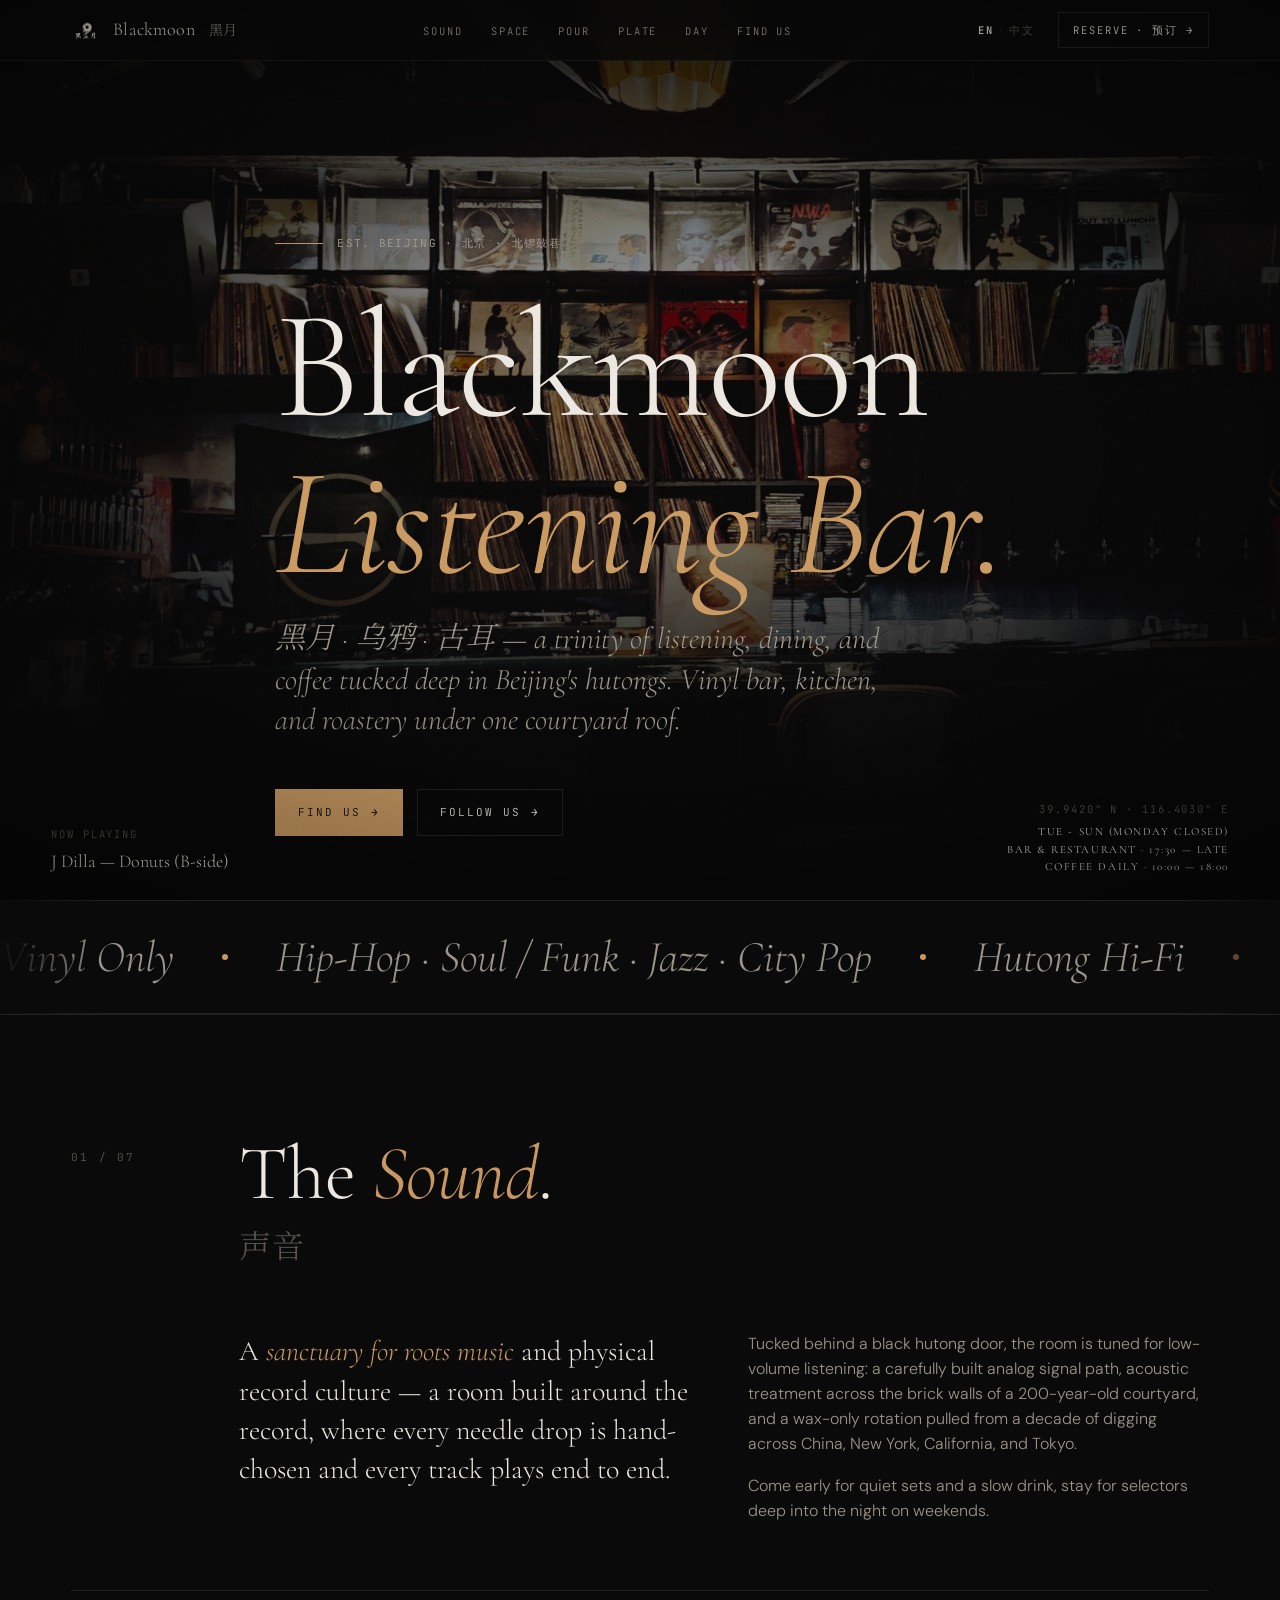
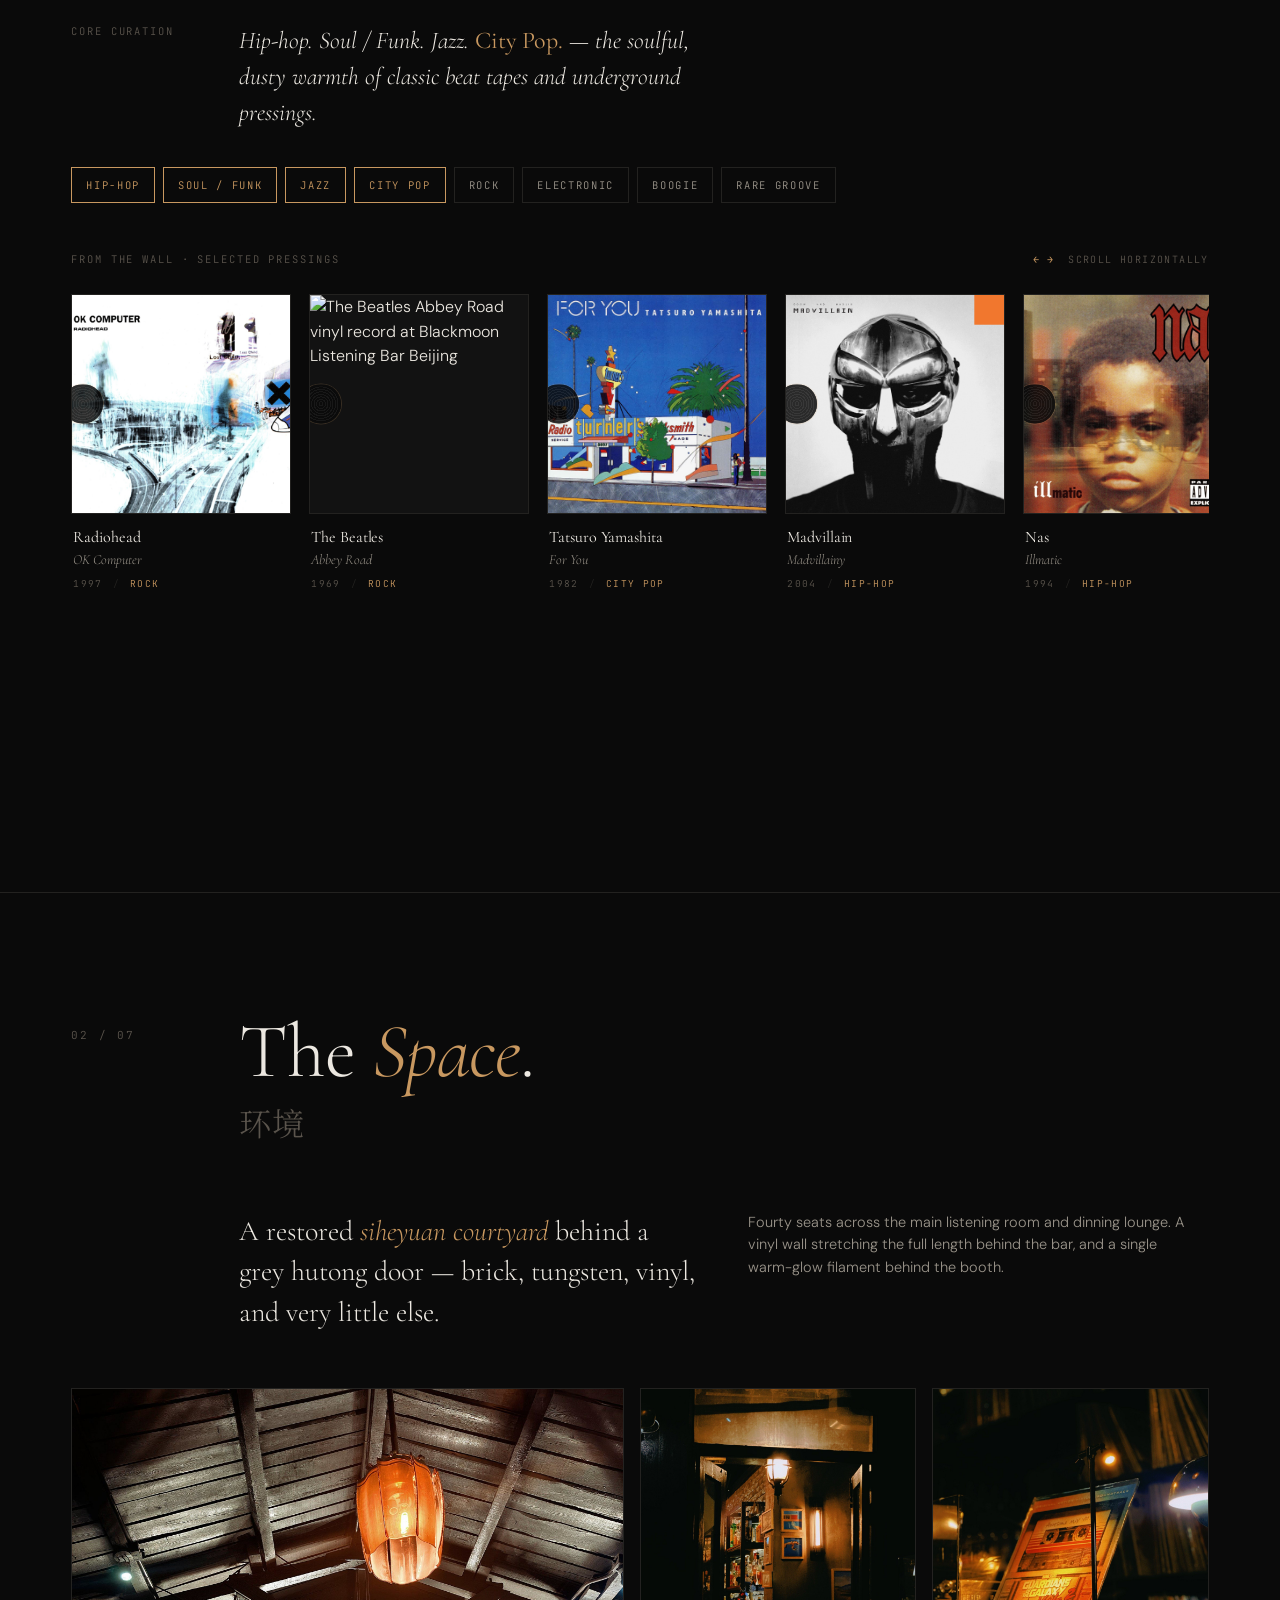
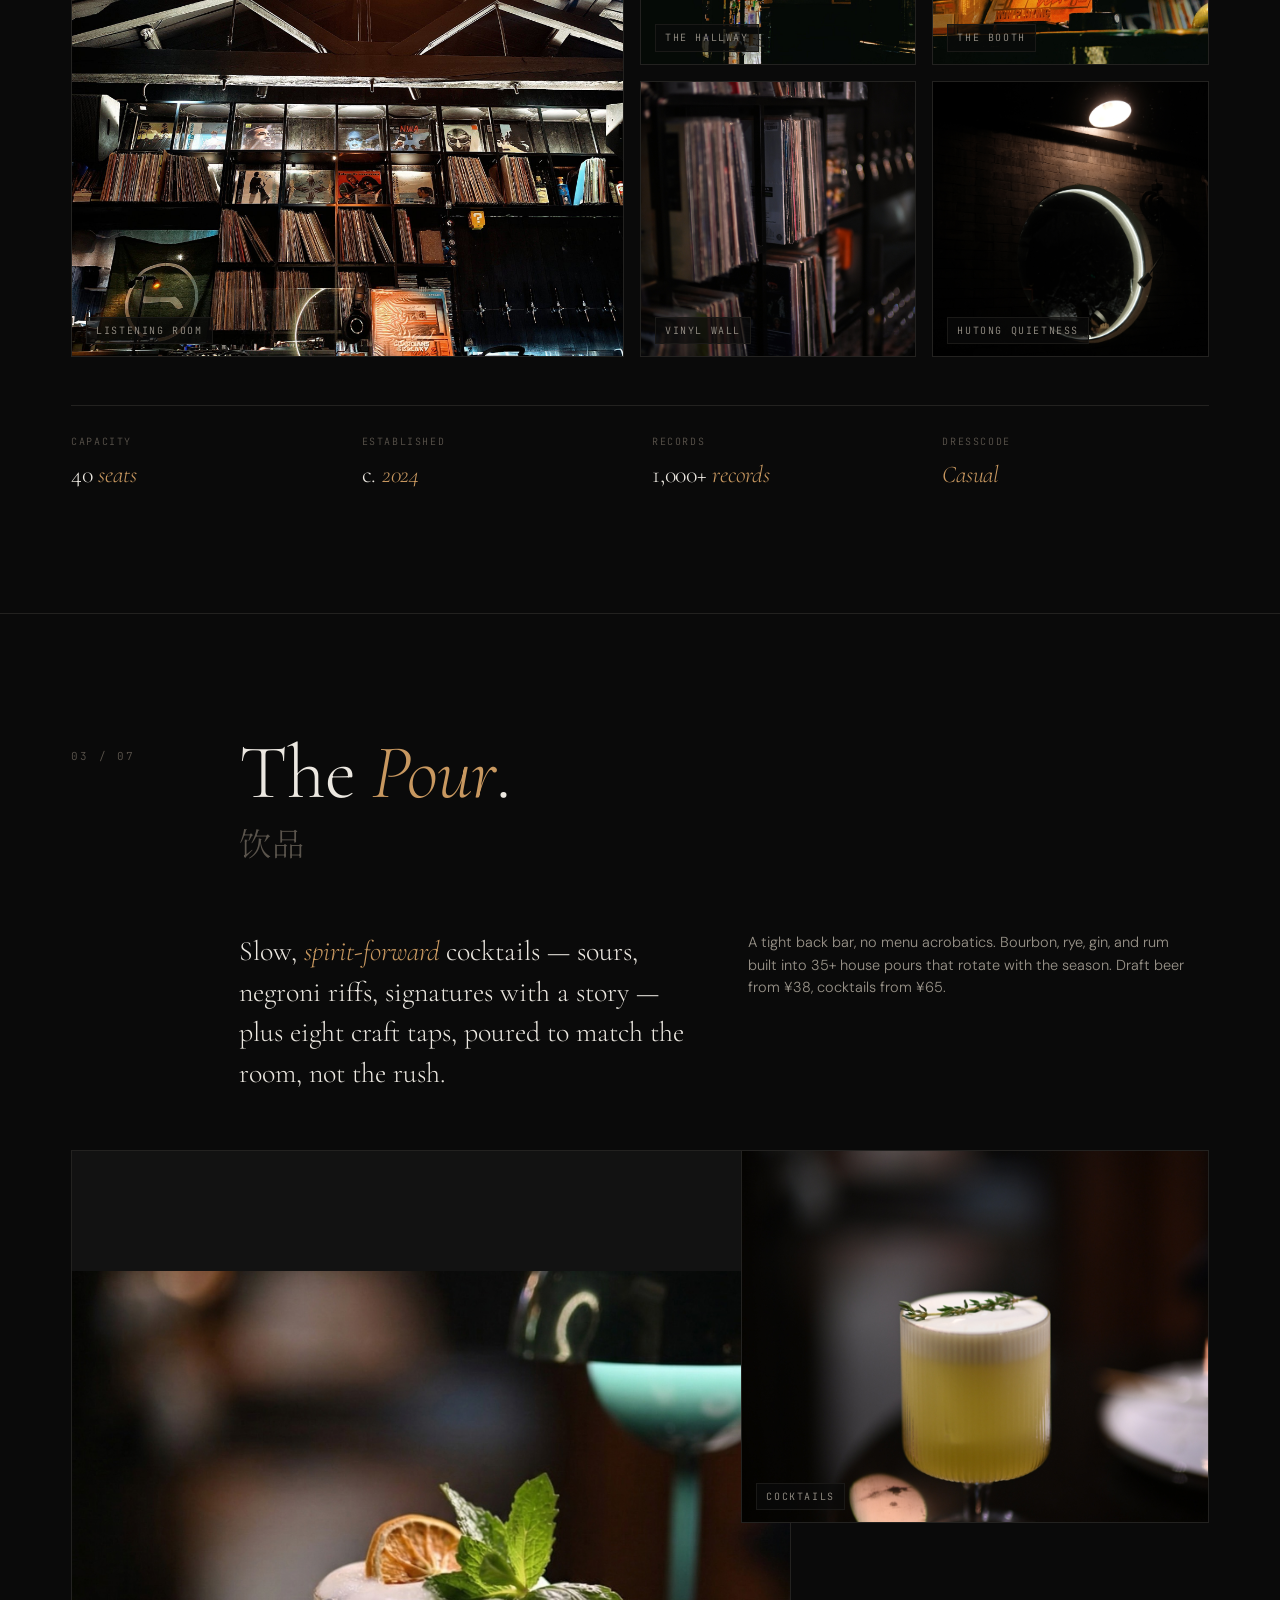
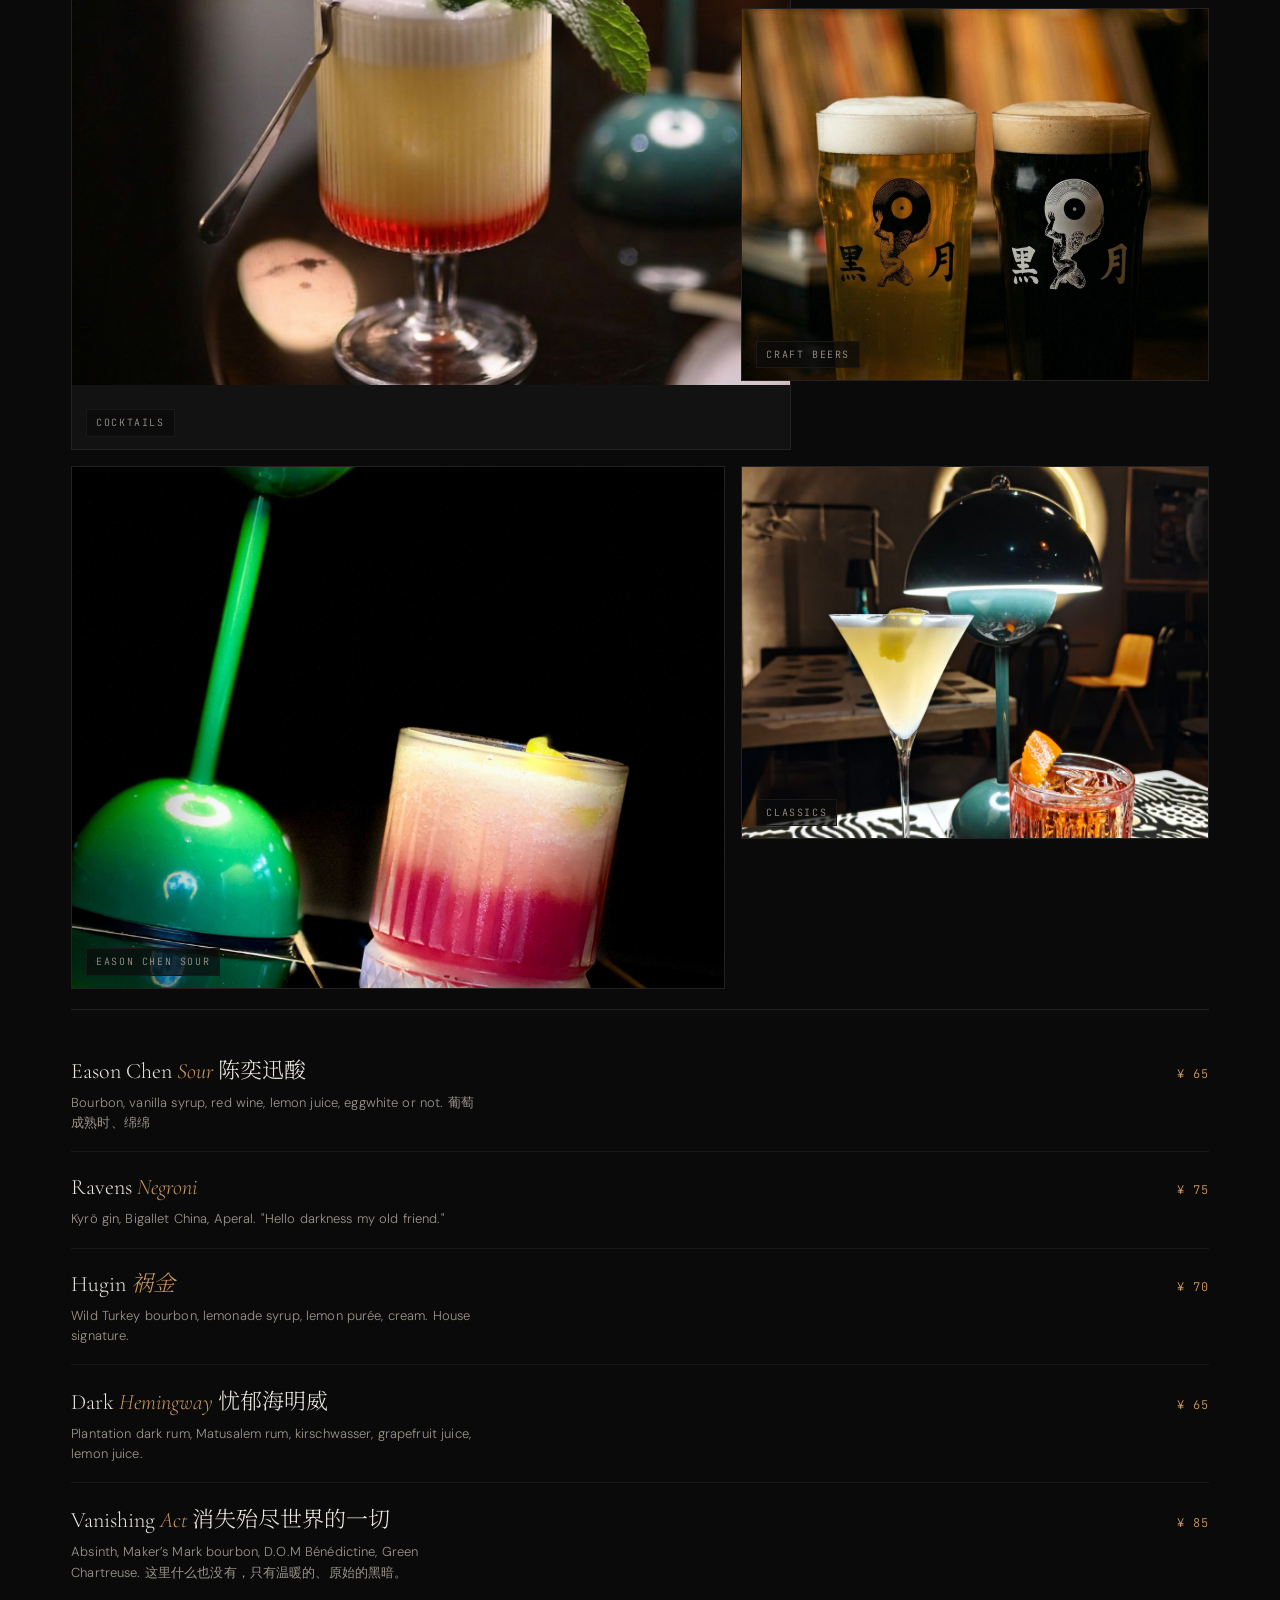
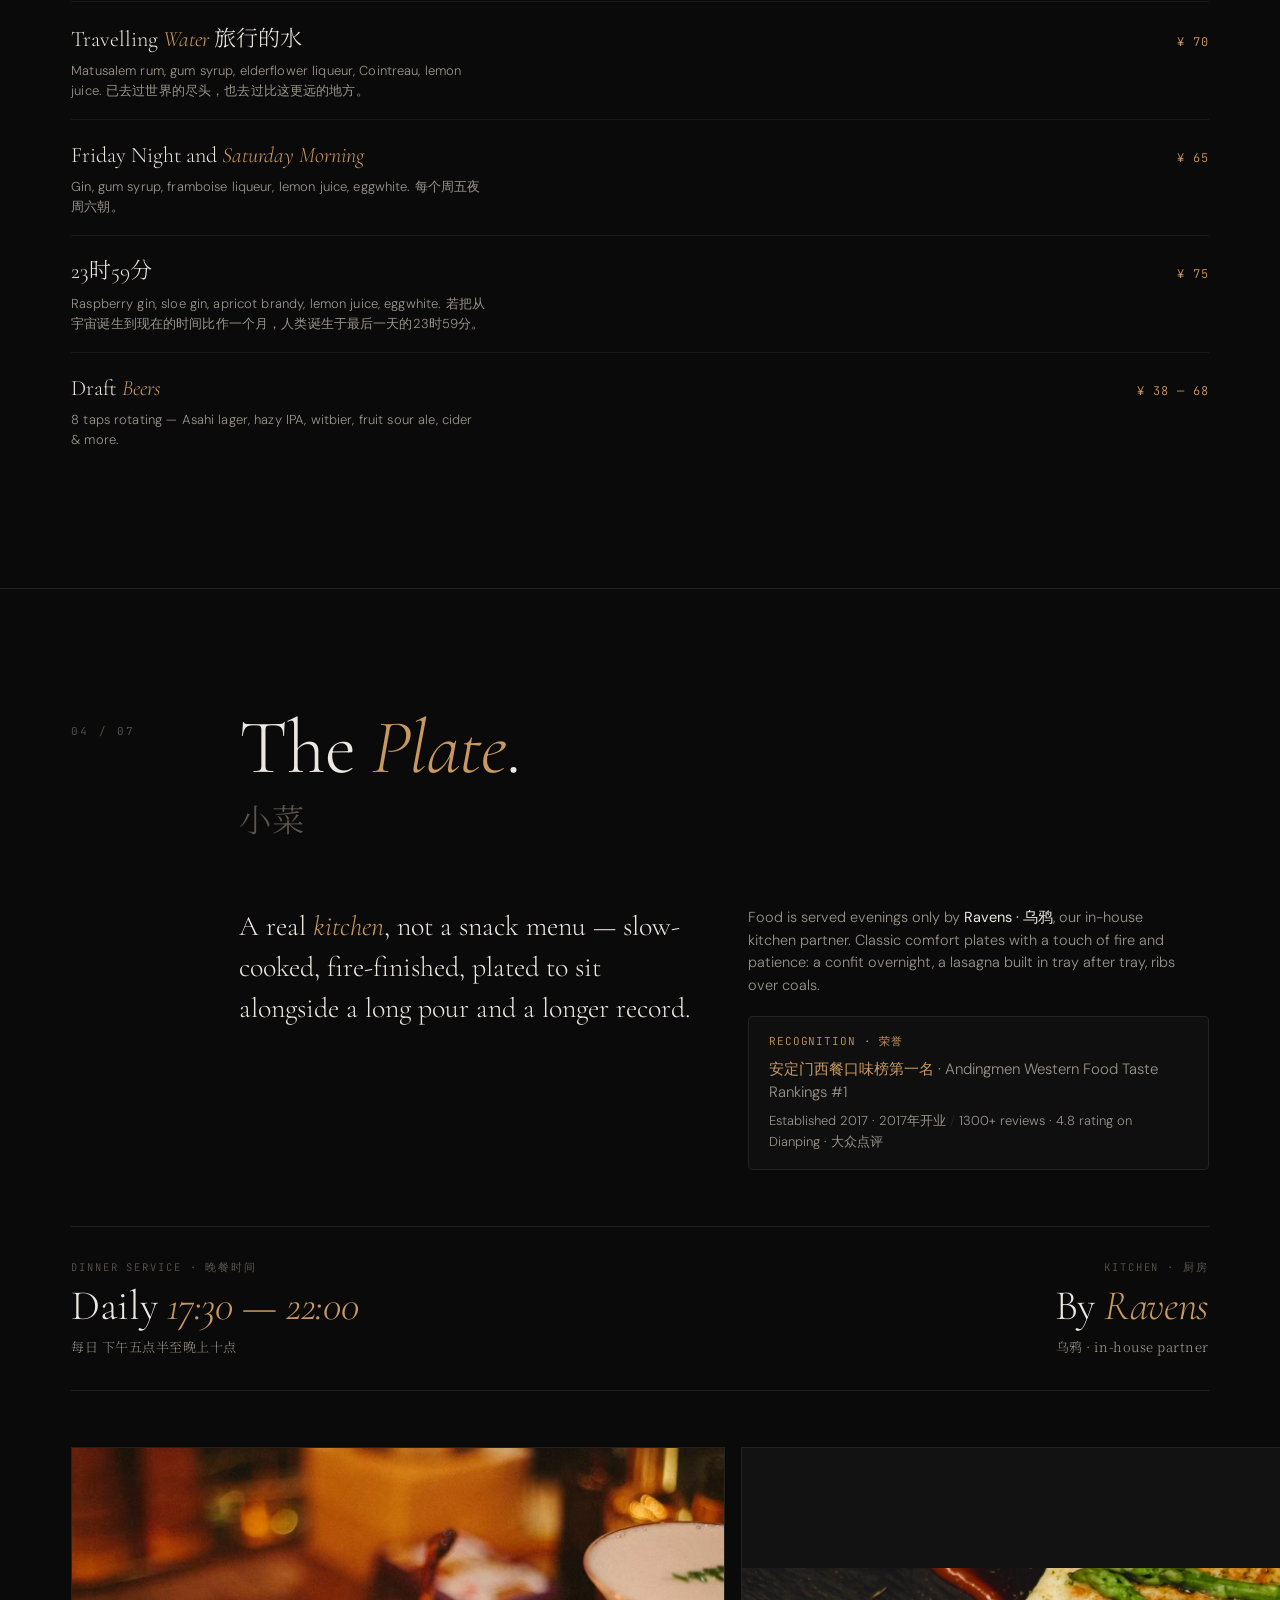
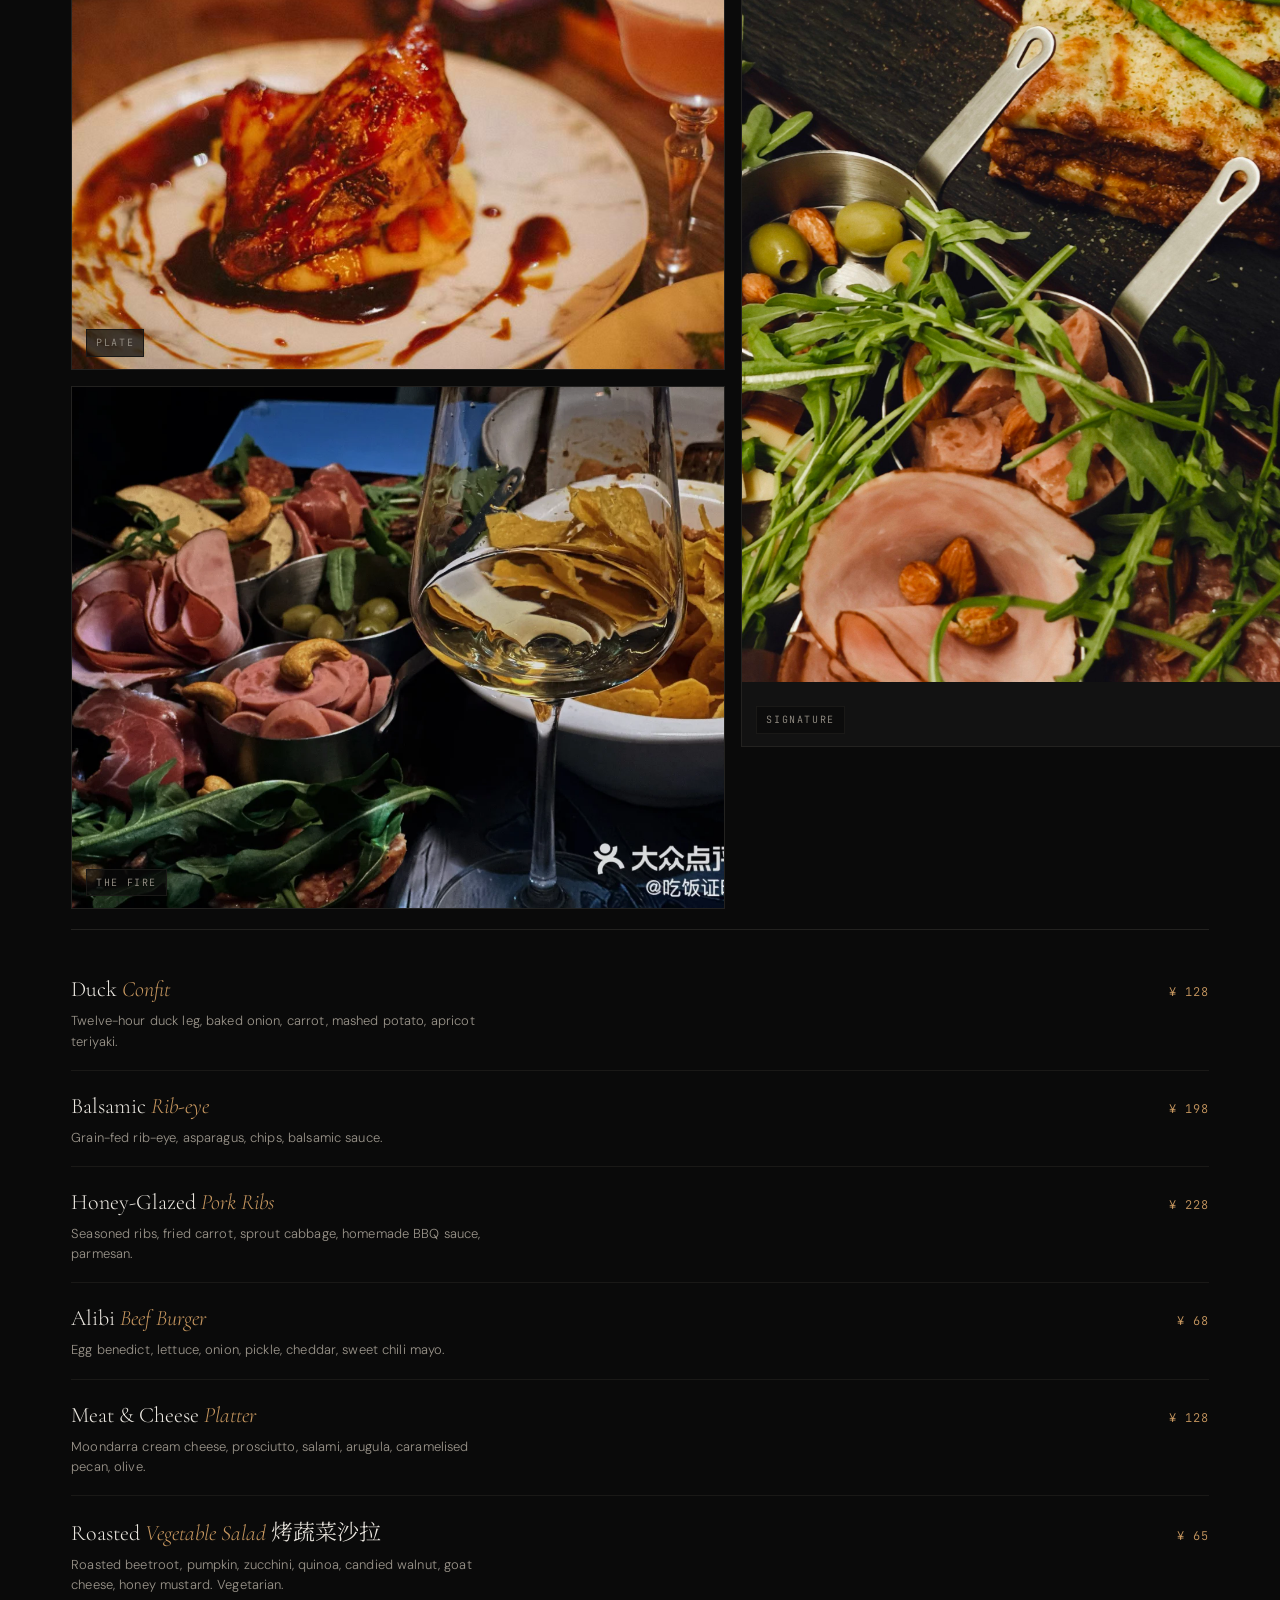
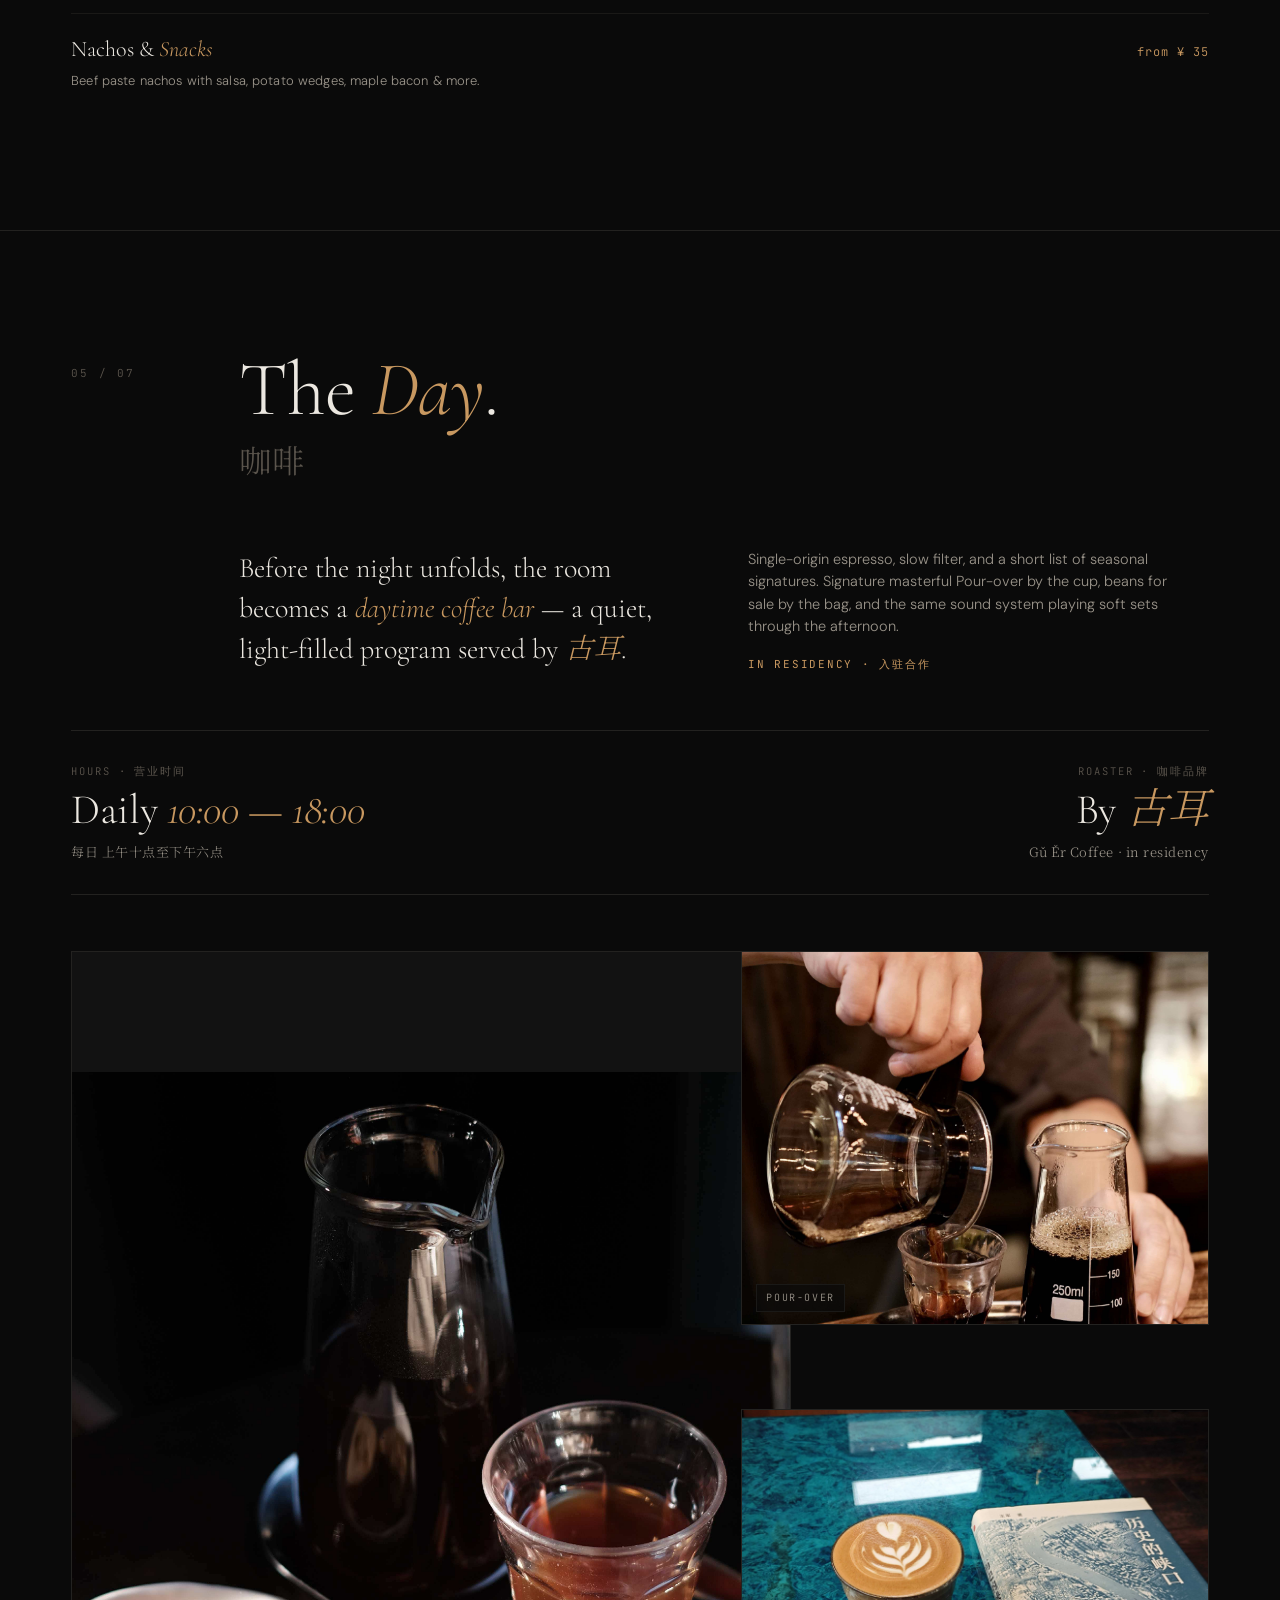
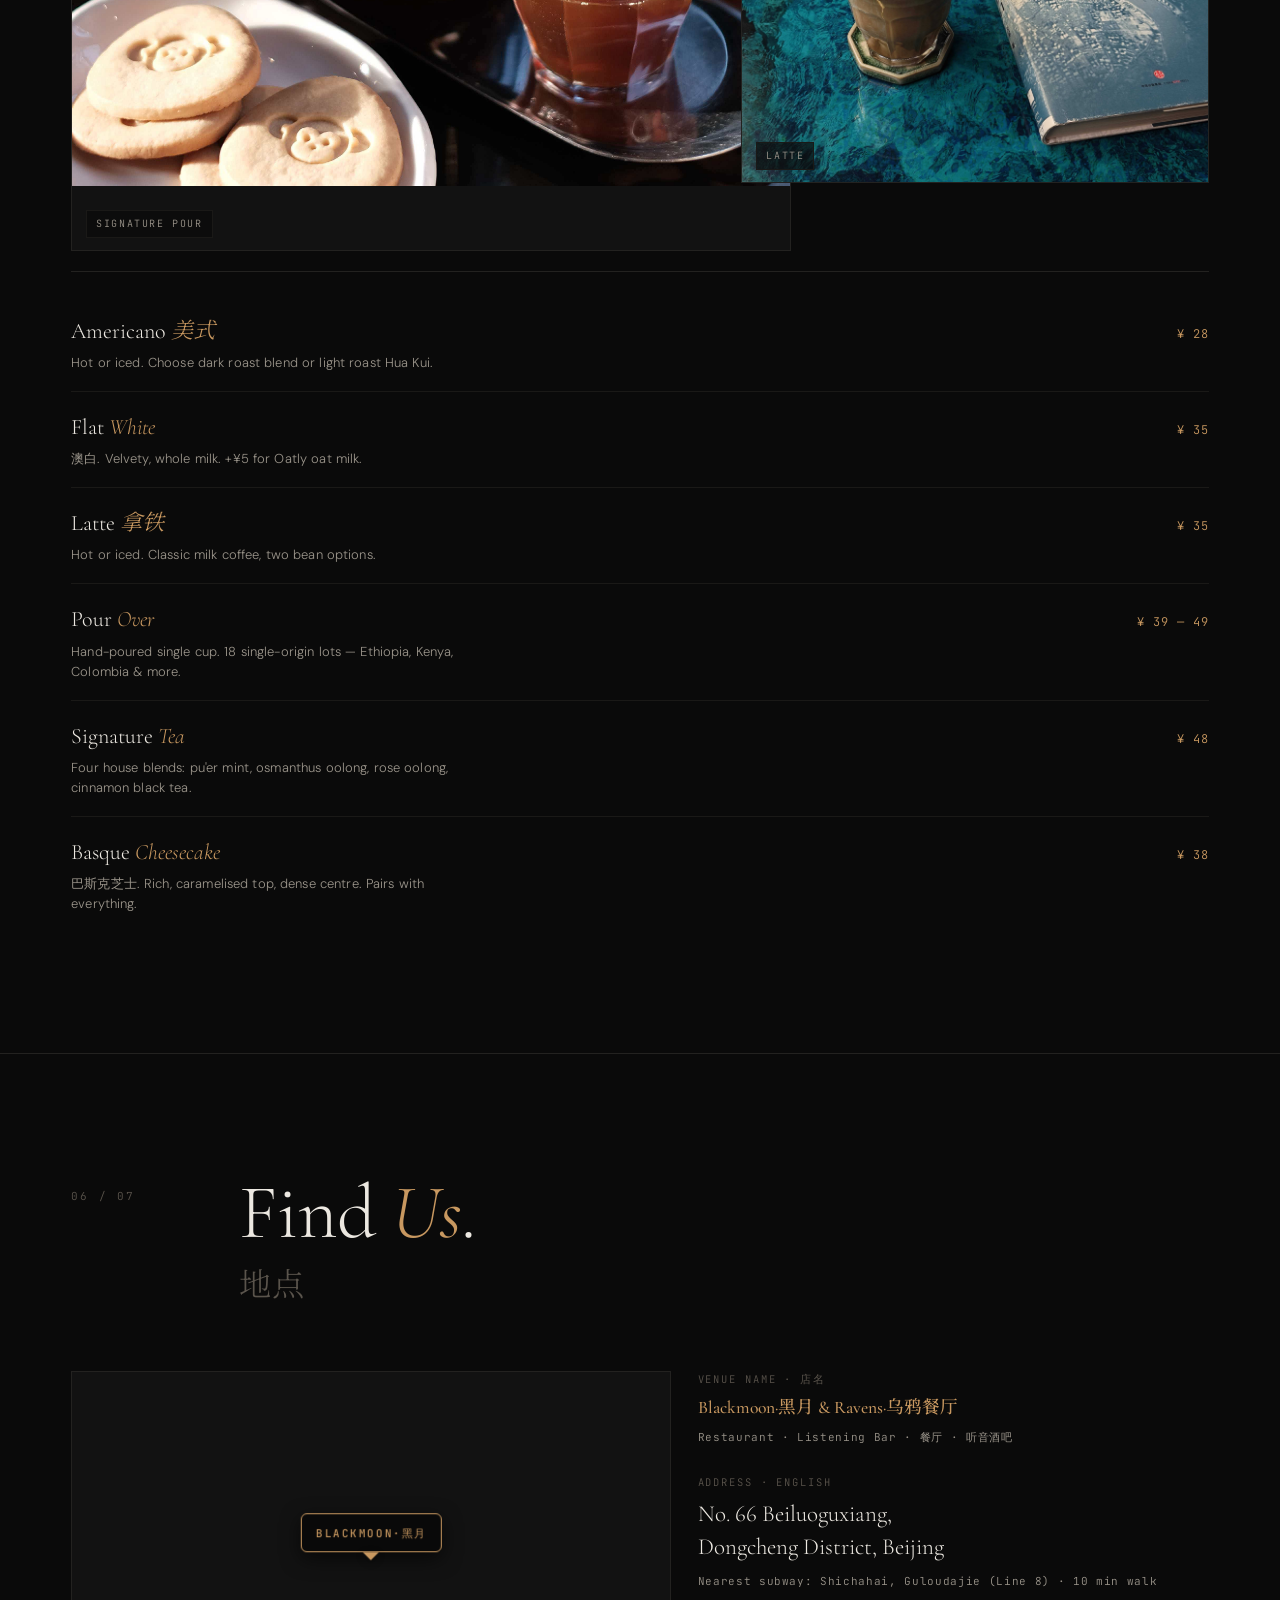
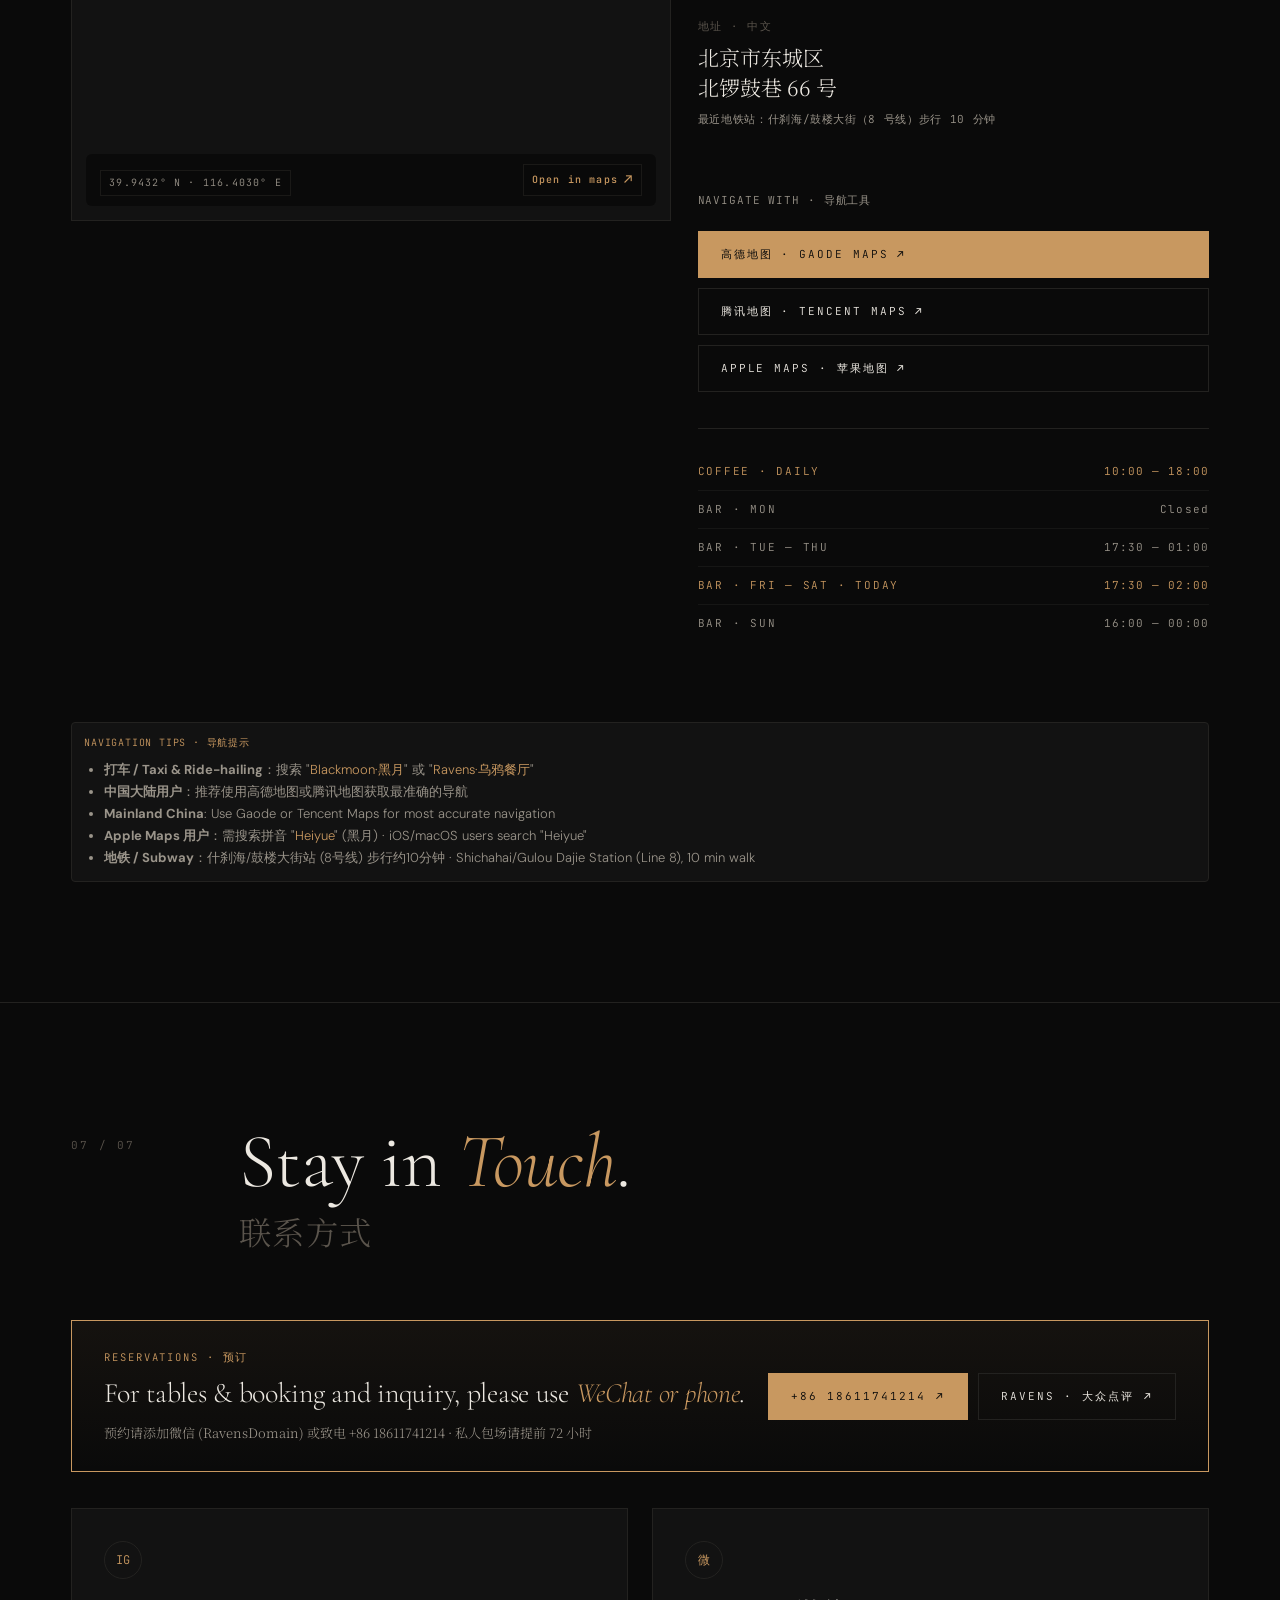
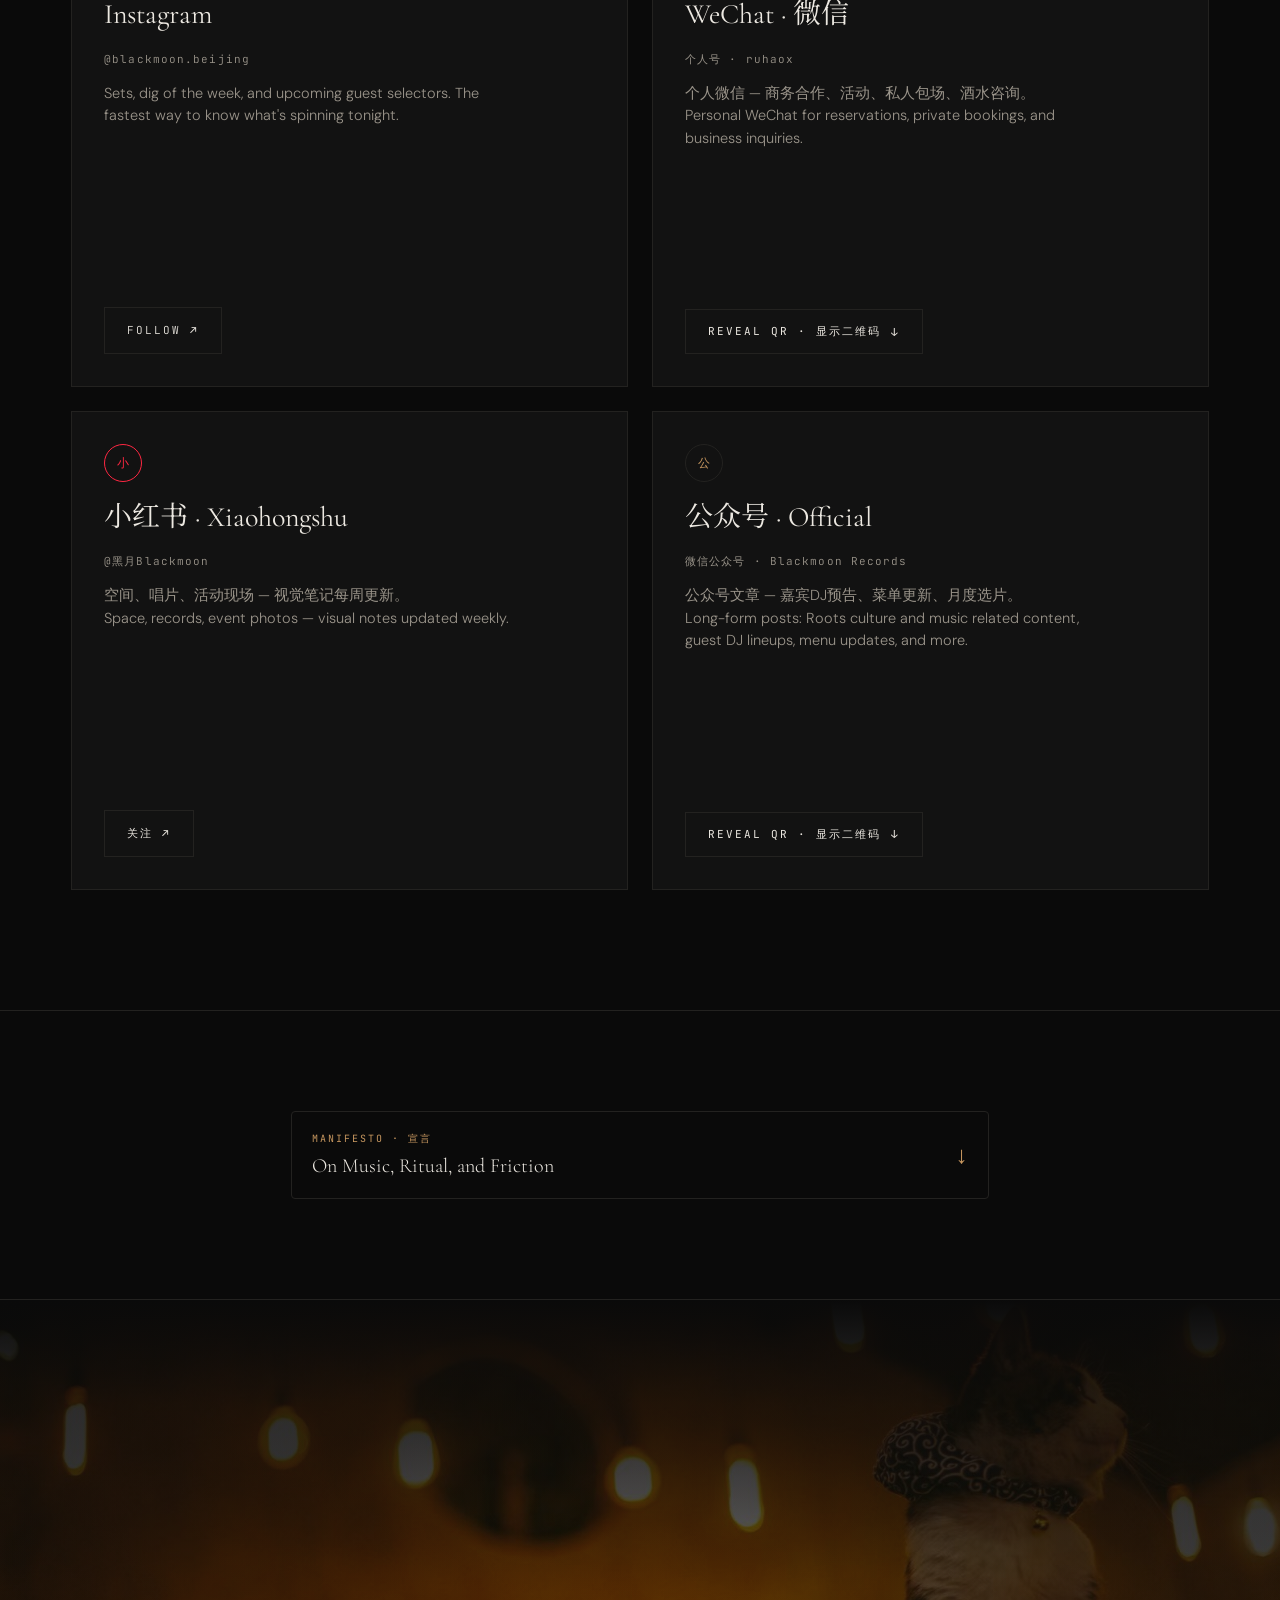
==== index.html @ 2f6af3ee "Fix hero button interactions and complete SEO optimization - Add pointer-events:none to .hero-media " ====
<!doctype html>
<html lang="en">
<head>
  <meta charset="utf-8" />
  <meta name="viewport" content="width=device-width, initial-scale=1" />

  <!-- ─── Favicon ─────────────────────────────────────────────── -->
  <link rel="icon" type="image/svg+xml" href="assets/logos/bmlogo-white.svg" />

  <!-- ─── SEO META ────────────────────────────────────────────── -->
  <title>Blackmoon | Vinyl Listening Bar in Beijing</title>
  <meta name="description" content="Blackmoon — Beijing's vinyl listening bar in the hutongs. Cocktails, craft beer, dinner by Ravens, and specialty coffee. Jazz, soul, hip-hop on wax." />
  <link rel="canonical" href="https://blackmoonbeijing.com/" />
  <meta property="og:type" content="website" />
  <meta property="og:url" content="https://blackmoonbeijing.com/" />
  <meta property="og:title" content="Blackmoon | Vinyl Listening Bar in Beijing" />
  <meta property="og:description" content="Vinyl listening bar, cocktails, dinner &amp; specialty coffee in a Beijing hutong courtyard. Jazz, soul, hip-hop on wax." />
  <meta property="og:locale" content="en" />
  <meta property="og:locale:alternate" content="zh_CN" />
  <link rel="alternate" hreflang="en" href="https://blackmoonbeijing.com/" />
  <link rel="alternate" hreflang="zh-Hans" href="https://blackmoonbeijing.com/zh/" />
  <link rel="alternate" hreflang="x-default" href="https://blackmoonbeijing.com/" />

  <!-- ─── Geo-Meta Tags ──────────────────────────────────────── -->
  <meta name="geo.region" content="CN-11" />
  <meta name="geo.placename" content="Beijing" />
  <meta name="geo.position" content="39.9420;116.4030" />
  <meta name="ICBM" content="39.9420, 116.4030" />

  <!-- ─── JSON-LD: LocalBusiness / Bar ────────────────────────── -->
  <script type="application/ld+json">
  {
    "@context": "https://schema.org",
    "@type": ["BarOrPub", "Restaurant"],
    "name": "Blackmoon Listening Bar 黑月",
    "description": "Vinyl listening bar and sanctuary for roots music in Beijing's Beiluoguxiang hutongs. Hi-fi analog sound; a core curation of Hip-hop, Soul/Funk, Jazz and City Pop; craft beers and signature pours.",
    "url": "https://blackmoonbeijing.com/",
    "image": "https://blackmoonbeijing.com/og.jpg",
    "telephone": "+86-186-1174-1214",
    "priceRange": "$",
    "menu": "https://blackmoonbeijing.com/#drinks",
    "servesCuisine": ["Bar", "Cocktails", "Western"],
    "address": {
      "@type": "PostalAddress",
      "streetAddress": "No. 66 Beiluoguxiang",
      "addressLocality": "Dongcheng District",
      "addressRegion": "Beijing",
      "postalCode": "100009",
      "addressCountry": "CN"
    },
    "geo": {
      "@type": "GeoCoordinates",
      "latitude": "39.9420",
      "longitude": "116.4030"
    },
    "openingHoursSpecification": [
      { "@type": "OpeningHoursSpecification", "name": "Coffee (by 古耳)", "dayOfWeek": ["Monday","Tuesday","Wednesday","Thursday","Friday","Saturday","Sunday"], "opens": "10:00", "closes": "18:00" },
      { "@type": "OpeningHoursSpecification", "name": "Bar", "dayOfWeek": ["Tuesday","Wednesday","Thursday"], "opens": "17:30", "closes": "01:00" },
      { "@type": "OpeningHoursSpecification", "name": "Bar", "dayOfWeek": ["Friday","Saturday"], "opens": "17:30", "closes": "02:00" },
      { "@type": "OpeningHoursSpecification", "name": "Bar", "dayOfWeek": ["Sunday"], "opens": "16:00", "closes": "00:00" }
    ],
    "sameAs": [
      "https://www.instagram.com/blackmoon.beijing/",
      "https://www.xiaohongshu.com/user/profile/blackmoon"
    ]
  }
  </script>

  <!-- ─── ANALYTICS placeholder (Plausible) ───────────────────── -->
  <!-- <script defer data-domain="blackmoonbeijing.com" src="https://plausible.io/js/script.js"></script> -->

  <!-- ─── Fonts ──────────────────────────────────────────────── -->
  <link rel="preconnect" href="https://fonts.googleapis.com" />
  <link rel="preconnect" href="https://fonts.gstatic.com" crossorigin />
  <link href="https://fonts.googleapis.com/css2?family=Cormorant+Garamond:ital,wght@0,300;0,400;0,500;1,400&family=DM+Sans:wght@300;400;500&family=JetBrains+Mono:wght@400;500&family=Noto+Serif+SC:wght@300;500&display=swap" rel="stylesheet" />

  <style>
    :root{
      --bg:          #0a0a0a;
      --bg-2:        #121212;
      --bg-3:        #161616;
      --fg:          #ece8e1;       /* warm off-white */
      --fg-dim:      #9a948a;
      --fg-faint:    #5a544c;
      --rule:        #232220;
      --rule-soft:   #1a1917;
      --accent:      #c89860;       /* tungsten amber */
      --accent-2:    #8a5a2b;

      --f-display: 'Cormorant Garamond', 'Noto Serif SC', ui-serif, Georgia, serif;
      --f-body:    'DM Sans', ui-sans-serif, system-ui, sans-serif;
      --f-mono:    'JetBrains Mono', ui-monospace, monospace;
      --f-cn:      'Noto Serif SC', 'Cormorant Garamond', serif;

      --max: 1240px;
      --pad: clamp(20px, 4vw, 56px);
    }

    /* Subtle film-grain overlay — vinyl/analog texture */
    body::before{
      content:"";position:fixed;inset:0;z-index:1000;pointer-events:none;
      opacity:0.06;mix-blend-mode:overlay;
      background-image:url("data:image/svg+xml;utf8,<svg viewBox='0 0 200 200' xmlns='http://www.w3.org/2000/svg'><filter id='n'><feTurbulence type='fractalNoise' baseFrequency='0.9' numOctaves='2' stitchTiles='stitch'/><feColorMatrix values='0 0 0 0 0.95  0 0 0 0 0.92  0 0 0 0 0.85  0 0 0 1 0'/></filter><rect width='100%25' height='100%25' filter='url(%23n)'/></svg>");
      background-size:200px 200px;
    }
    /* Vignette to deepen the room corners */
    body::after{
      content:"";position:fixed;inset:0;z-index:999;pointer-events:none;
      background:radial-gradient(ellipse 90% 70% at 50% 50%, transparent 40%, rgba(0,0,0,0.55) 100%);
    }

    *{box-sizing:border-box;margin:0;padding:0}
    html,body{background:var(--bg);color:var(--fg);font-family:var(--f-body);font-weight:300;font-size:16px;line-height:1.55;-webkit-font-smoothing:antialiased;text-rendering:optimizeLegibility;overflow-x:hidden}
    html{overflow-x:hidden}
    a{color:inherit;text-decoration:none}
    img,svg{display:block;max-width:100%}
    ::selection{background:var(--accent);color:var(--bg)}
    html{scroll-behavior:smooth}

    /* ─── Typography utilities ─── */
    .display{font-family:var(--f-display);font-weight:300;letter-spacing:-0.01em;line-height:1.02}
    .mono{font-family:var(--f-mono);font-size:11px;font-weight:400;letter-spacing:0.12em;text-transform:uppercase;color:var(--fg-dim)}
    .cn{font-family:var(--f-cn);font-weight:300}
    .eyebrow{font-family:var(--f-mono);font-size:10.5px;letter-spacing:0.18em;text-transform:uppercase;color:var(--fg-faint)}

    /* ─── Layout ─── */
    .wrap{max-width:var(--max);margin:0 auto;padding-left:var(--pad);padding-right:var(--pad)}
    section{position:relative;border-top:1px solid var(--rule)}
    section:first-of-type{border-top:0}

    /* ─── Top nav ─── */
    .nav{position:fixed;inset:0 0 auto 0;z-index:50;backdrop-filter:blur(14px) saturate(120%);-webkit-backdrop-filter:blur(14px) saturate(120%);background:rgba(10,10,10,0.82);border-bottom:1px solid var(--rule-soft)}
    .nav-inner{display:flex;align-items:center;justify-content:space-between;height:60px}
    /* Logo mark — SVG as mask so it inherits currentColor */
    .brand-mark{width:30px;height:30px;display:inline-block;flex-shrink:0;
      background-color:var(--fg);
      -webkit-mask:url('assets/blackmoon-logo.svg') center / contain no-repeat;
              mask:url('assets/blackmoon-logo.svg') center / contain no-repeat;
      filter:drop-shadow(0 0 14px rgba(200,152,96,0.22))}
    .brand-mark.lg{width:54px;height:54px}
    .brand{display:flex;align-items:center;gap:12px;font-family:var(--f-display);font-size:18px;letter-spacing:0.01em}
    .brand-cn{font-family:var(--f-cn);color:var(--fg-dim);font-size:14px;margin-left:2px}
    .nav ul{list-style:none;display:flex;gap:28px;align-items:center}
    .nav ul a{font-family:var(--f-mono);font-size:10.5px;letter-spacing:0.18em;text-transform:uppercase;color:var(--fg-dim);transition:color .2s}
    .nav ul a:hover{color:var(--fg)}
    .nav-cta{font-family:var(--f-mono);font-size:10.5px;letter-spacing:0.18em;text-transform:uppercase;padding:9px 14px;border:1px solid var(--rule);border-radius:999px;transition:all .2s}
    .nav-cta:hover{border-color:var(--accent);color:var(--accent)}
    .nav-right{display:flex;align-items:center;gap:8px}
    .lang-toggle{display:flex;align-items:center;gap:6px;margin-right:16px}
    .lang-link{font-family:var(--f-mono);font-size:10.5px;letter-spacing:0.14em;color:var(--fg-faint);transition:color .2s}
    .lang-link:hover{color:var(--fg)}
    .lang-link.active{color:var(--fg);font-weight:500}
    .lang-sep{color:var(--rule);font-size:10px}
    @media (max-width: 720px){ .nav ul{display:none} }

    /* ─── Hero ─── */
    .hero{min-height:100vh;display:flex;flex-direction:column;justify-content:flex-end;padding-top:120px;padding-bottom:64px;position:relative;overflow:hidden}
    .hero-media{position:absolute;inset:0;z-index:0;background-image:url('assets/hero.jpg');background-size:cover;background-position:center;filter:brightness(0.78) saturate(1.05);pointer-events:none}
    .hero-media::after{content:"";position:absolute;inset:0;background:
      radial-gradient(ellipse 70% 55% at 50% 45%, transparent 0%, rgba(10,10,10,0.55) 65%, var(--bg) 100%),
      linear-gradient(180deg, rgba(10,10,10,0.55) 0%, rgba(10,10,10,0.15) 25%, rgba(10,10,10,0.25) 55%, var(--bg) 100%),
      linear-gradient(90deg, rgba(10,10,10,0.45) 0%, transparent 35%, transparent 65%, rgba(10,10,10,0.45) 100%);pointer-events:none}
    .hero-placeholder{position:absolute;inset:0;display:grid;place-items:center;
      background:
        radial-gradient(circle at 65% 50%, oklch(0.25 0.01 60) 0%, oklch(0.16 0.008 60) 35%, var(--bg) 70%),
        repeating-linear-gradient(45deg, transparent 0 22px, color-mix(in oklch,var(--fg-faint) 6%,transparent) 22px 23px)}
    .record{position:absolute;right:-8%;top:50%;transform:translateY(-50%);width:min(78vh,860px);aspect-ratio:1;border-radius:50%;
      background:
        radial-gradient(circle at center, oklch(0.32 0.02 30) 0 14%, oklch(0.13 0.006 60) 14.1% 15.5%, var(--accent) 15.6% 16.2%, oklch(0.13 0.006 60) 16.3% 18%, oklch(0.16 0 0) 18.1% 100%),
        repeating-radial-gradient(circle at center, color-mix(in oklch,var(--fg-faint) 0%,transparent) 0 1.5px, color-mix(in oklch,var(--fg-faint) 14%,transparent) 1.5px 2px);
      box-shadow:0 60px 120px -20px oklch(0 0 0 / 0.7), inset 0 0 60px oklch(0 0 0 / 0.6);
      opacity:0.55;animation:spin 28s linear infinite}
    @keyframes spin{to{transform:translateY(-50%) rotate(360deg)}}
    .hero-content{position:relative;z-index:2}
    .hero-eyebrow{display:flex;align-items:center;gap:14px;margin-bottom:36px}
    .hero-eyebrow .bar{width:48px;height:1px;background:var(--accent)}
    .hero-title{font-size:clamp(64px, 12vw, 168px);font-weight:300;margin-bottom:18px}
    .hero-title .ital{font-style:italic;color:var(--accent)}
    .hero-subtitle{font-family:var(--f-display);font-size:clamp(20px,2.6vw,30px);font-weight:300;color:var(--fg-dim);max-width:620px;line-height:1.35;margin-bottom:48px;font-style:italic}
    .hero-ctas{display:flex;gap:14px;flex-wrap:wrap}
    .btn{display:inline-flex;align-items:center;gap:10px;padding:14px 22px;font-family:var(--f-mono);font-size:11px;letter-spacing:0.18em;text-transform:uppercase;border:1px solid var(--rule);transition:all .25s ease;color:var(--fg)}
    .btn .arr{transition:transform .25s ease}
    .btn:hover .arr{transform:translateX(4px)}
    .btn-primary{background:var(--accent);color:var(--bg);border-color:var(--accent)}
    .btn-primary:hover{background:#d9a868;border-color:#d9a868}
    .btn-ghost{background:transparent;color:var(--fg);border-color:var(--rule)}
    .btn-ghost:hover{border-color:var(--accent);color:var(--accent)}
    .nav-cta{border-radius:0 !important}

    .hero-foot{position:absolute;left:var(--pad);right:var(--pad);bottom:24px;display:flex;justify-content:space-between;align-items:flex-end;z-index:2;gap:24px;flex-wrap:wrap}
    .hero-foot .col{display:flex;flex-direction:column;gap:6px}
    .hero-foot .val{font-family:var(--f-display);font-size:18px;color:var(--fg)}

    /* ─── Section headers ─── */
    .sec{padding:120px 0 120px}
    .sec-head{display:grid;grid-template-columns:120px 1fr;gap:48px;margin-bottom:72px;align-items:start}
    @media (max-width:720px){ .sec-head{grid-template-columns:1fr;gap:16px} .sec{padding:80px 0} }
    .sec-num{font-family:var(--f-mono);font-size:11px;letter-spacing:0.2em;color:var(--fg-faint);padding-top:14px}
    .sec-title{font-family:var(--f-display);font-size:clamp(44px,6vw,80px);font-weight:300;letter-spacing:-0.01em;line-height:1.02}
    .sec-title .ital{font-style:italic;color:var(--accent)}
    .sec-title .cn{display:block;font-size:0.42em;color:var(--fg-faint);margin-top:14px;letter-spacing:0.04em}

    /* ─── Sound section ─── */
    .sound-grid{display:grid;grid-template-columns:120px 1fr 1fr;gap:48px}
    @media (max-width:880px){ .sound-grid{grid-template-columns:1fr;gap:36px} }
    .sound-lede{font-family:var(--f-display);font-size:clamp(22px,2.4vw,28px);line-height:1.4;color:var(--fg);font-weight:300}
    .sound-lede .accent{color:var(--accent);font-style:italic}
    .sound-body p{color:var(--fg-dim);margin-bottom:18px;max-width:46ch}
    .core{margin-top:48px;border-top:1px solid var(--rule);padding-top:32px;display:grid;grid-template-columns:120px 1fr;gap:48px;align-items:start}
    @media (max-width:880px){ .core{grid-template-columns:1fr;gap:18px} }
    .core-label{font-family:var(--f-mono);font-size:10.5px;letter-spacing:0.18em;text-transform:uppercase;color:var(--fg-faint)}
    .core-line{font-family:var(--f-display);font-style:italic;font-size:clamp(20px,2vw,24px);line-height:1.5;color:var(--fg);font-weight:300;max-width:48ch}
    .core-line .accent{color:var(--accent);font-style:normal;font-weight:400}

    .genres{display:flex;gap:8px;flex-wrap:wrap;margin-top:36px}
    .genre{padding:9px 14px;border:1px solid var(--rule);font-family:var(--f-mono);font-size:10.5px;letter-spacing:0.16em;text-transform:uppercase;color:var(--fg-dim)}
    .genre.on{color:var(--accent);border-color:var(--accent)}

    /* ─── Marquee divider ─── */
    .marquee{border-top:1px solid var(--rule);border-bottom:1px solid var(--rule);overflow:hidden;white-space:nowrap;padding:22px 0;display:flex;gap:48px;mask-image:linear-gradient(90deg,transparent,#000 8%,#000 92%,transparent)}
    .marquee-track{display:inline-flex;gap:48px;animation:slide 40s linear infinite;font-family:var(--f-display);font-size:clamp(28px,4vw,44px);font-style:italic;color:var(--fg-dim);white-space:nowrap}
    .marquee-track span{display:inline-flex;align-items:center;gap:48px}
    .marquee-track .dot{width:6px;height:6px;border-radius:50%;background:var(--accent)}
    @keyframes slide{from{transform:translateX(0)}to{transform:translateX(-50%)}}

    /* ─── Location ─── */
    .loc-grid{display:grid;grid-template-columns:1.1fr 1fr;gap:64px;align-items:stretch}
    @media (max-width:880px){ .loc-grid{grid-template-columns:1fr;gap:36px} }
    .map-card{position:relative;aspect-ratio:4/3;overflow:hidden;border:1px solid var(--rule);background:var(--bg-2);transition:transform .35s ease, border-color .35s ease}
    .map-card:hover{border-color:var(--accent)}
    .map-svg{position:absolute;inset:0;width:100%;height:100%}
    .map-pin{position:absolute;left:54%;top:50%;transform:translate(-50%,-100%);display:flex;flex-direction:column;align-items:center;gap:6px}
    .map-pin-dot{width:14px;height:14px;border-radius:50%;background:var(--accent);box-shadow:0 0 0 6px color-mix(in oklch,var(--accent) 24%,transparent),0 0 24px var(--accent);animation:pulse 2.4s ease-in-out infinite}
    @keyframes pulse{0%,100%{box-shadow:0 0 0 6px color-mix(in oklch,var(--accent) 24%,transparent),0 0 24px var(--accent)}50%{box-shadow:0 0 0 14px color-mix(in oklch,var(--accent) 6%,transparent),0 0 28px var(--accent)}}
    .map-pin-label{font-family:var(--f-mono);font-size:10px;letter-spacing:0.16em;text-transform:uppercase;color:var(--fg);background:rgba(10,10,10,0.85);padding:4px 8px;border:1px solid var(--rule)}
    .map-overlay{position:absolute;left:14px;right:14px;bottom:14px;display:flex;justify-content:space-between;align-items:flex-end;pointer-events:none}
    .map-overlay:hover{border-color:var(--accent)}
    .map-coord{font-family:var(--f-mono);font-size:10px;letter-spacing:0.12em;color:var(--fg-dim);background:rgba(10,10,10,0.75);padding:4px 8px;border:1px solid var(--rule-soft)}

    .addr{display:flex;flex-direction:column;gap:28px;font-style:normal}
    .addr-block{display:flex;flex-direction:column;gap:8px}
    .addr-label{font-family:var(--f-mono);font-size:10.5px;letter-spacing:0.18em;text-transform:uppercase;color:var(--fg-faint)}
    .addr-line{font-family:var(--f-display);font-size:23px;line-height:1.45;color:var(--fg);font-weight:300}
    .addr-line.cn{font-family:var(--f-cn);font-size:21px}
    .addr-meta{font-family:var(--f-mono);font-size:11px;color:var(--fg-dim);letter-spacing:0.06em}
    .map-ctas{display:flex;flex-direction:column;gap:10px;margin-top:8px}
    .map-ctas .btn{width:100%;justify-content:space-between}

    .hours{margin-top:8px;border-top:1px solid var(--rule);padding-top:24px}
    .hours-row{display:grid;grid-template-columns:1fr auto;padding:10px 0;border-bottom:1px solid color-mix(in oklch,var(--rule) 50%,transparent);font-family:var(--f-mono);font-size:11px;letter-spacing:0.1em;color:var(--fg-dim)}
    .hours-row:last-child{border-bottom:0}
    .hours-row.today{color:var(--accent)}
    .hours-row .day{text-transform:uppercase;letter-spacing:0.16em}

    /* ─── Contact (Stay in Touch) ─── */
    .contact-grid{display:grid;grid-template-columns:repeat(2,1fr);gap:24px}
    @media (max-width:720px){ .contact-grid{grid-template-columns:1fr} }
    .contact-card{border:1px solid var(--rule);padding:32px;display:flex;flex-direction:column;gap:14px;background:var(--bg-2);transition:border-color .3s, background .3s}
    .contact-card:hover{border-color:var(--accent);background:var(--bg-3)}
    .contact-icon{width:38px;height:38px;border-radius:50%;border:1px solid var(--rule);display:grid;place-items:center;color:var(--accent);font-family:var(--f-mono);font-size:12px}
    .contact-title{font-family:var(--f-display);font-size:28px;color:var(--fg);font-weight:400}
    .contact-handle{font-family:var(--f-mono);font-size:11px;color:var(--fg-dim);letter-spacing:0.1em}
    .contact-body{color:var(--fg-dim);max-width:42ch;font-size:14.5px}
    .contact-action{margin-top:auto}

    /* WeChat reveal */
    .wechat-card{position:relative}
    .qr-wrap{display:flex;align-items:flex-start;gap:20px;margin-top:8px}
    .qr-placeholder{width:124px;height:124px;background:#fafaf7;display:grid;place-items:center;flex-shrink:0;border:1px solid var(--rule);position:relative;overflow:hidden;
      opacity:0;transform:scale(0.94) translateY(8px);transition:opacity .35s ease, transform .35s ease;pointer-events:none}
    .wechat-card.revealed .qr-placeholder{opacity:1;transform:scale(1) translateY(0)}
    .qr-img{width:124px;height:124px;object-fit:contain;flex-shrink:0;opacity:0;transform:scale(.92) translateY(6px);transition:opacity .5s ease,transform .5s ease}
    .wechat-card.revealed .qr-img{opacity:1;transform:scale(1) translateY(0)}
    .qr-placeholder::before{content:"";position:absolute;inset:8px;
      background:
        linear-gradient(#0a0a0a,#0a0a0a) 0 0/22% 22% no-repeat,
        linear-gradient(#0a0a0a,#0a0a0a) 78% 0/22% 22% no-repeat,
        linear-gradient(#0a0a0a,#0a0a0a) 0 78%/22% 22% no-repeat,
        repeating-conic-gradient(#0a0a0a 0 25%, transparent 0 50%) 0 0/12% 12%}
    .qr-placeholder::after{content:"placeholder";position:absolute;bottom:6px;left:0;right:0;text-align:center;font-family:var(--f-mono);font-size:8px;letter-spacing:0.12em;color:#999;text-transform:uppercase;background:#fafaf7;padding-top:2px}
    .qr-caption{font-family:var(--f-mono);font-size:10.5px;letter-spacing:0.14em;text-transform:uppercase;color:var(--fg-faint);max-width:18ch;line-height:1.6;opacity:0;transition:opacity .4s ease .1s}
    .wechat-card.revealed .qr-caption{opacity:1}

    /* ─── Press / Quote strip ─── */
    .quote{padding:120px 0;border-top:1px solid var(--rule);text-align:center}
    .quote-text{font-family:var(--f-display);font-size:clamp(28px,3.6vw,46px);font-weight:300;font-style:italic;line-height:1.35;max-width:20ch;margin:0 auto;color:var(--fg)}
    .quote-attr{margin-top:32px;font-family:var(--f-mono);font-size:10.5px;letter-spacing:0.2em;text-transform:uppercase;color:var(--fg-faint)}

    /* Manifesto collapse — visible to crawlers, hidden visually until toggled */
    .manifesto-collapsed{max-height:0;overflow:hidden;opacity:0;transition:max-height .5s ease, opacity .5s ease}
    .manifesto-expanded{max-height:none;overflow:visible;opacity:1;transition:max-height .5s ease, opacity .5s ease}

    /* ─── Footer ─── */
    footer{border-top:1px solid var(--rule);padding:48px 0 32px}
    .foot-grid{display:flex;justify-content:space-between;align-items:flex-start;gap:32px;flex-wrap:wrap}
    .foot-brand{font-family:var(--f-display);font-size:22px;display:flex;align-items:center;gap:10px}
    .foot-meta{font-family:var(--f-mono);font-size:10.5px;letter-spacing:0.14em;color:var(--fg-faint);text-transform:uppercase}
    .foot-bottom{margin-top:40px;display:flex;justify-content:space-between;font-family:var(--f-mono);font-size:10.5px;color:var(--fg-faint);letter-spacing:0.1em;flex-wrap:wrap;gap:10px}

    /* ─── Section number marker mode (toggleable) ─── */
    [data-numbers="off"] .sec-num{display:none}
    [data-numbers="off"] .sec-head{grid-template-columns:1fr}
    [data-numbers="off"] .sound-grid{grid-template-columns:1fr 1fr}
    @media (max-width:880px){ [data-numbers="off"] .sound-grid{grid-template-columns:1fr} }

    /* ─── Gallery sections (Drinks / Food / Space) ─── */
    .gallery-intro{display:grid;grid-template-columns:120px 1fr 1fr;gap:48px;margin-bottom:56px}
    @media (max-width:880px){ .gallery-intro{grid-template-columns:1fr;gap:24px} }
    .gallery-lede{font-family:var(--f-display);font-size:clamp(22px,2.4vw,28px);line-height:1.45;color:var(--fg);font-weight:300}
    .gallery-lede .accent{color:var(--accent);font-style:italic}
    .gallery-body p{color:var(--fg-dim);max-width:44ch;font-size:14.5px}

    .gal-grid{display:grid;grid-template-columns:1.4fr 1fr;grid-template-rows:repeat(2,auto);gap:16px}
    @media (max-width:720px){ .gal-grid{grid-template-columns:1fr} }
    .gal-slot{position:relative;background:var(--bg-2);border:1px solid var(--rule);overflow:hidden}
    .gal-slot.hero{grid-row:span 2;aspect-ratio:4/5}
    .gal-slot.sm{aspect-ratio:5/4}
    @media (max-width:720px){ .gal-slot.hero{grid-row:auto;aspect-ratio:4/5} }
    .gal-slot img{width:100%;height:100%;display:block;object-fit:cover}
    .gal-cap{position:absolute;left:14px;bottom:12px;font-family:var(--f-mono);font-size:10px;letter-spacing:0.16em;text-transform:uppercase;color:var(--fg-dim);background:rgba(10,10,10,0.7);padding:5px 9px;border:1px solid var(--rule-soft);pointer-events:none;z-index:2}

    .gal-wide{display:grid;grid-template-columns:2fr 1fr 1fr;grid-template-rows:repeat(2,minmax(0,1fr));gap:16px;aspect-ratio:16/8}
    @media (max-width:880px){ .gal-wide{grid-template-columns:1fr 1fr;aspect-ratio:auto} }
    .gal-wide .w-hero{grid-row:1 / span 2}
    .gal-wide .gal-slot{aspect-ratio:auto}
    @media (max-width:880px){ .gal-wide .w-hero{grid-row:span 1} .gal-wide .gal-slot{aspect-ratio:5/4} }

    .menu{margin-top:20px;border-top:1px solid var(--rule);padding-top:24px}
    .menu-row{display:grid;grid-template-columns:1fr auto;gap:16px;padding:18px 0;border-bottom:1px solid var(--rule-soft);align-items:baseline}
    .menu-row:last-child{border-bottom:0}
    .menu-name{font-family:var(--f-display);font-size:22px;color:var(--fg);font-weight:300}
    .menu-name .ital{font-style:italic;color:var(--accent);font-weight:300}
    .menu-desc{display:block;font-family:var(--f-body);font-size:13px;color:var(--fg-dim);margin-top:5px;letter-spacing:0.01em;font-weight:300;max-width:46ch}
    .menu-price{font-family:var(--f-mono);font-size:12px;color:var(--accent);letter-spacing:0.08em;white-space:nowrap}

    .space-meta{display:grid;grid-template-columns:repeat(4,1fr);gap:24px;margin-top:48px;border-top:1px solid var(--rule);padding-top:28px}
    @media (max-width:720px){ .space-meta{grid-template-columns:repeat(2,1fr)} }
    .space-stat-label{font-family:var(--f-mono);font-size:10px;letter-spacing:0.16em;text-transform:uppercase;color:var(--fg-faint);display:block;margin-bottom:6px}
    .space-stat-val{font-family:var(--f-display);font-size:24px;color:var(--fg);font-weight:300;letter-spacing:-0.01em}
    .space-stat-val .ital{font-style:italic;color:var(--accent)}

    /* ─── Vinyl scrollable gallery (Core Curation) ─── */
    .vinyl-wrap{margin-top:48px}
    .vinyl-head{display:flex;justify-content:space-between;align-items:baseline;margin-bottom:22px;gap:24px;flex-wrap:wrap}
    .vinyl-head .label{font-family:var(--f-mono);font-size:10.5px;letter-spacing:0.18em;text-transform:uppercase;color:var(--fg-faint)}
    .vinyl-head .hint{font-family:var(--f-mono);font-size:10px;letter-spacing:0.14em;color:var(--fg-faint);text-transform:uppercase}
    .vinyl-head .hint::before{content:"← → ";color:var(--accent);margin-right:6px}
    .vinyl-rail{
      display:flex;gap:18px;overflow-x:auto;overflow-y:hidden;
      padding:4px 0 22px;
      scroll-snap-type:x mandatory;
      scrollbar-width:thin;scrollbar-color:var(--rule) transparent;
      -webkit-overflow-scrolling:touch;
    }
    .vinyl-rail::-webkit-scrollbar{height:6px}
    .vinyl-rail::-webkit-scrollbar-track{background:transparent}
    .vinyl-rail::-webkit-scrollbar-thumb{background:var(--rule);border-radius:3px}
    .vinyl-rail::-webkit-scrollbar-thumb:hover{background:var(--accent)}
    .lp{flex:0 0 220px;scroll-snap-align:start;display:flex;flex-direction:column;gap:14px}
    @media (max-width:720px){ .lp{flex:0 0 170px} }
    .lp-sleeve{aspect-ratio:1;background:var(--bg-2);border:1px solid var(--rule);position:relative;overflow:hidden;transition:transform .25s ease, border-color .25s ease}
    .lp-sleeve:hover{transform:translateY(-3px);border-color:var(--accent)}
    .lp-sleeve img{width:100%;height:100%;display:block;object-fit:cover}
    .lp-sleeve::after{content:"";position:absolute;left:-4%;top:50%;width:18%;aspect-ratio:1;border-radius:50%;background:repeating-radial-gradient(circle,#0a0a0a 0 1.5px,#1a1a1a 1.5px 2.5px);transform:translateY(-50%);box-shadow:inset 0 0 0 2px #0a0a0a, 0 0 0 1px rgba(200,152,96,0.25);pointer-events:none;opacity:0.85}
    .lp-info{display:flex;flex-direction:column;gap:4px;padding:0 2px}
    .lp-artist{font-family:var(--f-display);font-size:16px;color:var(--fg);font-weight:400;line-height:1.2;letter-spacing:-0.005em}
    .lp-album{font-family:var(--f-display);font-style:italic;font-size:14px;color:var(--fg-dim);line-height:1.3}
    .lp-meta{display:flex;gap:10px;margin-top:4px;font-family:var(--f-mono);font-size:9.5px;letter-spacing:0.14em;text-transform:uppercase;color:var(--fg-faint)}
    .lp-meta .dot{color:var(--rule)}
    .lp-meta .genre-tag{color:var(--accent)}

    /* Mini-program QR card at the end of the vinyl rail */
    .lp-qr{flex:0 0 260px;scroll-snap-align:start;display:flex;flex-direction:column;gap:14px;padding:18px;border:1px dashed var(--accent);background:linear-gradient(180deg,rgba(200,152,96,0.04),transparent)}
    @media (max-width:720px){ .lp-qr{flex:0 0 220px} }
    .lp-qr-head{display:flex;align-items:center;gap:8px}
    .lp-qr-head .pip{width:6px;height:6px;border-radius:50%;background:var(--accent);box-shadow:0 0 10px var(--accent)}
    .lp-qr-head span{font-family:var(--f-mono);font-size:10px;letter-spacing:0.18em;text-transform:uppercase;color:var(--accent)}
    .lp-qr-title{font-family:var(--f-display);font-size:22px;color:var(--fg);font-weight:300;line-height:1.15;letter-spacing:-0.005em;margin-top:2px}
    .lp-qr-title .ital{font-style:italic;color:var(--accent)}
    .lp-qr-sub{font-family:var(--f-cn);font-size:12px;color:var(--fg-dim);letter-spacing:0.04em}
    .lp-qr-slot{aspect-ratio:1;background:#fafaf7;border:1px solid var(--rule);display:grid;place-items:center;position:relative;overflow:hidden;margin-top:4px}
    .lp-qr-slot::before{content:"";position:absolute;inset:14px;
      background:
        linear-gradient(#0a0a0a,#0a0a0a) 0 0/22% 22% no-repeat,
        linear-gradient(#0a0a0a,#0a0a0a) 78% 0/22% 22% no-repeat,
        linear-gradient(#0a0a0a,#0a0a0a) 0 78%/22% 22% no-repeat,
        repeating-conic-gradient(#0a0a0a 0 25%, transparent 0 50%) 0 0/13% 13%}
    .lp-qr-slot::after{content:"微信小程序 · mini-program";position:absolute;bottom:8px;left:0;right:0;text-align:center;font-family:var(--f-mono);font-size:8.5px;letter-spacing:0.14em;color:#666;text-transform:uppercase;background:#fafaf7;padding:3px 0}
    .lp-qr-slot:has(img)::before,.lp-qr-slot:has(img)::after{display:none}
    .lp-qr-foot{font-family:var(--f-mono);font-size:9.5px;letter-spacing:0.16em;text-transform:uppercase;color:var(--fg-faint);margin-top:2px}

    /* ─── Ravens hours band (Plate) ─── */
    /* (uses .coffee-hours class shape but with different label color rules — styles handled inline where needed) */

    /* ─── People section ─── */
    .people-grid{display:grid;grid-template-columns:repeat(4,1fr);gap:20px}
    @media (max-width:880px){ .people-grid{grid-template-columns:repeat(2,1fr)} }
    @media (max-width:540px){ .people-grid{grid-template-columns:1fr} }
    .person{display:flex;flex-direction:column;gap:18px}
    .person-portrait{aspect-ratio:3/4;background:var(--bg-2);border:1px solid var(--rule);overflow:hidden;position:relative;transition:border-color .3s}
    .person:hover .person-portrait{border-color:var(--accent)}
    .person-info{display:flex;flex-direction:column;gap:6px}
    .person-name{font-family:var(--f-display);font-size:22px;color:var(--fg);font-weight:400;line-height:1.15;letter-spacing:-0.005em}
    .person-name .cn{color:var(--fg-dim);font-size:0.7em;margin-left:4px;font-weight:300}
    .person-role{font-family:var(--f-mono);font-size:10px;letter-spacing:0.18em;text-transform:uppercase;color:var(--accent)}
    .person-bio{font-family:var(--f-body);font-size:13px;line-height:1.55;color:var(--fg-dim);margin-top:4px;font-weight:300;max-width:30ch}

    /* ─── Cat easter egg (bottom backdrop) ─── */
    .cat-egg{position:relative;height:64vh;min-height:480px;border-top:1px solid var(--rule);overflow:hidden;display:flex;align-items:flex-end}
    .cat-egg-img{position:absolute;inset:0;background-image:url('assets/cat.jpg');background-size:cover;background-position:center;filter:brightness(0.55) saturate(1.05);transform:scale(1.02)}
    .cat-egg::before{content:"";position:absolute;inset:0;background:
      linear-gradient(180deg, var(--bg) 0%, rgba(10,10,10,0.4) 18%, rgba(10,10,10,0.15) 50%, rgba(10,10,10,0.45) 92%, var(--bg) 100%),
      radial-gradient(ellipse 60% 50% at 50% 60%, transparent 0%, rgba(10,10,10,0.55) 80%);
      z-index:1;pointer-events:none}
    .cat-egg-caption{position:relative;z-index:2;width:100%;padding:0 var(--pad) 56px;display:flex;justify-content:space-between;align-items:flex-end;gap:24px;flex-wrap:wrap}
    .cat-egg-caption .left{display:flex;flex-direction:column;gap:8px}
    .cat-egg-caption .eyebrow{color:var(--accent)}
    .cat-egg-caption h2{font-family:var(--f-display);font-size:clamp(36px,5vw,68px);font-weight:300;color:var(--fg);line-height:1.05;letter-spacing:-0.01em}
    .cat-egg-caption h2 .ital{font-style:italic;color:var(--accent)}
    .cat-egg-caption .right{font-family:var(--f-mono);font-size:10.5px;letter-spacing:0.18em;text-transform:uppercase;color:var(--fg-dim);text-align:right;max-width:30ch;line-height:1.7}

    /* Coffee hours band — daytime program */
    .coffee-hours{display:grid;grid-template-columns:1fr 1fr;gap:32px;margin:48px 0 56px;padding:32px 0;border-top:1px solid var(--rule);border-bottom:1px solid var(--rule);align-items:start}
    @media (max-width:720px){ .coffee-hours{grid-template-columns:1fr;gap:24px} }
    .ch-block{display:flex;flex-direction:column;gap:8px}
    .ch-right{text-align:right;align-items:flex-end}
    @media (max-width:720px){ .ch-right{text-align:left;align-items:flex-start} }
    .ch-label{font-family:var(--f-mono);font-size:10.5px;letter-spacing:0.18em;text-transform:uppercase;color:var(--fg-faint)}
    .ch-val{font-family:var(--f-display);font-size:clamp(28px,3.4vw,42px);color:var(--fg);font-weight:300;letter-spacing:-0.01em;line-height:1.1}
    .ch-val .ital{font-style:italic;color:var(--accent)}
    .ch-meta{font-family:var(--f-cn);font-size:13px;color:var(--fg-dim);letter-spacing:0.04em}

    /* Reservations callout band */
    .reserve-band{margin-bottom:36px;padding:28px 32px;border:1px solid var(--accent);background:linear-gradient(180deg,rgba(200,152,96,0.06),transparent);display:flex;justify-content:space-between;align-items:center;gap:24px;flex-wrap:wrap}
    .reserve-band .left{display:flex;flex-direction:column;gap:6px}
    .reserve-band .label{font-family:var(--f-mono);font-size:10.5px;letter-spacing:0.18em;text-transform:uppercase;color:var(--accent)}
    .reserve-band .title{font-family:var(--f-display);font-size:clamp(22px,2.4vw,28px);font-weight:300;color:var(--fg);letter-spacing:-0.01em}
    .reserve-band .title .ital{font-style:italic;color:var(--accent)}
    .reserve-band .meta{font-family:var(--f-cn);font-size:13px;color:var(--fg-dim);margin-top:2px}
    .reserve-band .actions{display:flex;gap:10px;flex-wrap:wrap}

    /* ─── Mobile Responsive ─── */

    /* Small tablets & large phones */
    @media (max-width:600px){
      :root{--pad:16px}

      /* Nav */
      .nav-inner{height:52px}
      .nav-cta{display:none}
      .brand{font-size:16px;gap:8px}
      .brand-cn{font-size:12px}
      .brand-mark{width:24px;height:24px}

      /* Hero */
      .hero{min-height:85vh;padding-top:80px;padding-bottom:40px}
      .hero-eyebrow{margin-bottom:20px}
      .hero-subtitle{font-size:18px;margin-bottom:32px;max-width:100%}
      .hero-ctas{flex-direction:column;gap:10px}
      .hero-ctas .btn{width:100%;justify-content:center}
      .hero-foot{position:relative;left:auto;right:auto;bottom:auto;flex-direction:column;align-items:flex-start;gap:16px;margin-top:36px;padding-left:var(--pad);padding-right:var(--pad)}
      .hero-foot .col{text-align:left !important}
      .record{display:none}

      /* Sections */
      .sec{padding:56px 0}
      .sec-head{margin-bottom:40px;gap:10px}
      .sec-title{font-size:clamp(36px,10vw,52px)}

      /* Sound grid — collapse the empty first column */
      .sound-grid{grid-template-columns:1fr !important;gap:28px}
      .sound-lede{font-size:20px}

      /* Core curation */
      .core{grid-template-columns:1fr !important;gap:14px;margin-top:32px;padding-top:24px}
      .genres{gap:6px;margin-top:24px}
      .genre{padding:7px 10px;font-size:9.5px}

      /* Gallery intros — collapse the empty first column */
      .gallery-intro{grid-template-columns:1fr !important;gap:18px;margin-bottom:36px}
      .gallery-lede{font-size:20px}

      /* Gallery grids */
      .gal-grid{gap:10px}
      .gal-wide{grid-template-columns:1fr !important;aspect-ratio:auto !important}
      .gal-wide .gal-slot{aspect-ratio:4/3 !important}
      .gal-wide .w-hero{grid-row:span 1 !important;aspect-ratio:4/3 !important}
      .gal-cap{font-size:9px;left:8px;bottom:8px;padding:4px 7px}

      /* Space meta stats */
      .space-meta{grid-template-columns:1fr 1fr;gap:16px;margin-top:32px;padding-top:20px}
      .space-stat-val{font-size:20px}

      /* Vinyl rail */
      .vinyl-wrap{margin-top:32px}
      .lp{flex:0 0 155px !important}
      .lp-artist{font-size:14px}
      .lp-album{font-size:12px}
      .lp-qr{flex:0 0 200px !important;padding:14px}
      .lp-qr-title{font-size:18px}

      /* Menu */
      .menu-row{gap:10px}
      .menu-name{font-size:18px}
      .menu-desc{font-size:12px}

      /* Coffee hours band */
      .coffee-hours{grid-template-columns:1fr !important;gap:18px;margin:32px 0 40px;padding:24px 0}
      .ch-val{font-size:clamp(24px,6vw,32px)}
      .ch-right{text-align:left !important;align-items:flex-start !important}

      /* People */
      .people-grid{grid-template-columns:1fr !important;gap:32px}
      .person-portrait{aspect-ratio:4/5}
      .person-bio{max-width:100%}

      /* Location */
      .loc-grid{gap:28px !important}
      .map-card{aspect-ratio:3/2 !important;max-height:240px !important}
      .addr-line{font-size:19px}
      .addr-line.cn{font-size:17px}
      .addr{gap:20px}
      .map-overlay{left:8px;right:8px;bottom:8px}
      .hours{margin-top:4px;padding-top:16px}
      .hours-row{padding:8px 0;font-size:10px}

      /* Contact */
      .contact-grid{gap:16px}
      .contact-card{padding:20px}
      .contact-title{font-size:22px}
      .contact-body{font-size:13px}
      .qr-wrap{flex-direction:column;gap:12px}
      .qr-placeholder{width:100px;height:100px}
      .qr-img{width:100px;height:100px}

      /* Reserve band */
      .reserve-band{padding:20px 16px;flex-direction:column;align-items:flex-start;gap:18px}
      .reserve-band .title{font-size:20px}
      .reserve-band .meta{font-size:12px}
      .reserve-band .actions{width:100%}
      .reserve-band .actions .btn{flex:1;justify-content:center;text-align:center}

      /* Press quote */
      .quote{padding:64px 0}
      .quote-text{font-size:clamp(22px,6vw,32px);max-width:100%}

      /* Cat easter egg */
      .cat-egg{height:50vh;min-height:360px}
      .cat-egg-caption{flex-direction:column;align-items:flex-start;gap:16px;padding-bottom:32px}
      .cat-egg-caption .right{text-align:left;font-size:10px}

      /* Footer */
      .foot-grid{flex-direction:column;gap:20px}
      .foot-meta{text-align:left !important}
      .foot-bottom{flex-direction:column;gap:6px}

      /* Buttons — larger touch targets */
      .btn{padding:14px 18px;font-size:10.5px}

      /* Marquee */
      .marquee{padding:16px 0}
      .marquee-track{font-size:clamp(22px,5vw,32px);gap:32px}
      .marquee-track span{gap:32px}
    }

    /* Extra small phones (≤380px) */
    @media (max-width:380px){
      :root{--pad:12px}
      .hero-title{font-size:clamp(48px,14vw,64px)}
      .sec-title{font-size:clamp(30px,9vw,44px)}
      .contact-card{padding:16px}
      .btn{padding:12px 14px;font-size:10px}
      .reserve-band .actions{flex-direction:column}
      .reserve-band .actions .btn{width:100%}
      .map-card{max-height:200px !important}
    }

  </style>
</head>
<body>

  <!-- ─── Top nav ─────────────────────────────────────────────── -->
  <header class="nav">
    <div class="wrap nav-inner">
      <a href="#top" class="brand" aria-label="Blackmoon home">
        <span class="brand-mark" aria-hidden="true"></span>
        Blackmoon
        <span class="brand-cn">黑月</span>
      </a>
      <ul>
        <li><a href="#sound">Sound</a></li>
        <li><a href="#space">Space</a></li>
        <li><a href="#drinks">Pour</a></li>
        <li><a href="#food">Plate</a></li>
        <li><a href="#coffee">Day</a></li>
        <li><a href="#location">Find Us</a></li>
      </ul>
      <div class="nav-right">
        <div class="lang-toggle">
          <a href="/" class="lang-link active">EN</a>
          <span class="lang-sep">/</span>
          <a href="/zh/" class="lang-link">中文</a>
        </div>
        <a class="nav-cta" href="#contact">Reserve · 预订 →</a>
      </div>
    </div>
  </header>

  <main id="top">

    <!-- ─── 1. HERO ───────────────────────────────────────────── -->
    <section class="hero" data-screen-label="Hero" aria-labelledby="hero-title">
      <div class="hero-media" aria-hidden="true"></div>

      <div class="wrap hero-content">
        <div class="hero-eyebrow">
          <span class="bar"></span>
          <span class="mono">Est. Beijing · 北京 · 北锣鼓巷</span>
        </div>

        <h1 class="display hero-title" id="hero-title">
          Blackmoon<br />
          <span class="ital">Listening Bar.</span>
        </h1>

        <p class="hero-subtitle"><span class="accent">黑月</span> · <span class="accent">乌鸦</span> · <span class="accent">古耳</span> — a trinity of listening, dining, and coffee tucked deep in Beijing's hutongs. Vinyl bar, kitchen, and roastery under one courtyard roof.</p>

        <div class="hero-ctas">
          <a class="btn btn-primary" href="#location">
            Find Us <span class="arr">→</span>
          </a>
          <a class="btn btn-ghost" href="https://www.instagram.com/blackmoon.beijing/" target="_blank" rel="noopener" onclick="event.stopPropagation()">
            Follow Us <span class="arr">→</span>
          </a>
        </div>
      </div>

      <div class="hero-foot">
        <div class="col">
          <span class="eyebrow">Now Playing</span>
          <span class="val">J Dilla &mdash; Donuts (B-side)</span>
        </div>
        <div class="col" style="text-align:right">
          <span class="eyebrow">39.9420° N · 116.4030° E</span>
          <span class="val mono" style="font-size:11px;letter-spacing:0.14em;line-height:1.6">
            TUE - SUN (MONDAY CLOSED)<br/>
            BAR & RESTAURANT · 17:30 — LATE <br/>
            COFFEE DAILY · 10:00 — 18:00
          </span>
        </div>
      </div>
    </section>

    <!-- ─── Marquee divider ──────────────────────────────────── -->
    <div class="marquee" aria-hidden="true">
      <div class="marquee-track">
        <span>Vinyl Only<span class="dot"></span>Hip-Hop · Soul / Funk · Jazz · City Pop<span class="dot"></span>Hutong Hi-Fi<span class="dot"></span>Roots Music<span class="dot"></span>33⅓ rpm<span class="dot"></span>北锣鼓巷<span class="dot"></span></span>
        <span>Vinyl Only<span class="dot"></span>Hip-Hop · Soul / Funk · Jazz · City Pop<span class="dot"></span>Hutong Hi-Fi<span class="dot"></span>Roots Music<span class="dot"></span>33⅓ rpm<span class="dot"></span>北锣鼓巷<span class="dot"></span></span>
      </div>
    </div>

    <section class="sec" id="sound" data-screen-label="The Sound" aria-labelledby="sound-title">
      <div class="wrap">
        <div class="sec-head">
          <div class="sec-num">01 / 07</div>
          <h2 class="sec-title" id="sound-title">
            The <span class="ital">Sound</span>.
            <span class="cn mono">声音</span>
          </h2>
        </div>

        <div class="sound-grid">
          <div></div>
          <div>
            <p class="sound-lede">
              A <span class="accent">sanctuary for roots music</span> and physical record culture &mdash; a room built around the record, where every needle drop is hand-chosen and every track plays end to end.
            </p>
          </div>
          <div class="sound-body">
            <p>Tucked behind a black hutong door, the room is tuned for low-volume listening: a carefully built analog signal path, acoustic treatment across the brick walls of a 200-year-old courtyard, and a wax-only rotation pulled from a decade of digging across China, New York, California, and Tokyo.</p>
            <p>
              Come early for quiet sets and a slow drink, stay for selectors deep into the night on weekends.
            </p>
          </div>
        </div>

        <div class="core">
          <span class="core-label">Core curation</span>
          <p class="core-line">
            Hip-hop. Soul / Funk. Jazz. <span class="accent">City Pop.</span> &mdash; the soulful, dusty warmth of classic beat tapes and underground pressings.
          </p>
        </div>

        <div class="genres" aria-label="Genres played">
          <span class="genre on">Hip-Hop</span>
          <span class="genre on">Soul / Funk</span>
          <span class="genre on">Jazz</span>
          <span class="genre on">City Pop</span>
          <span class="genre">ROCK</span>
          <span class="genre">ELECTRONIC</span>
          <span class="genre">Boogie</span>
          <span class="genre">Rare Groove</span>
        </div>

        <div class="vinyl-wrap">
          <div class="vinyl-head">
            <span class="label">From the wall &middot; selected pressings</span>
            <span class="hint">Scroll horizontally</span>
          </div>
          <div class="vinyl-rail" role="list">
            <article class="lp" role="listitem">
              <div class="lp-sleeve"><img src="assets/covers/okcomputer.jpeg" alt="Radiohead OK Computer vinyl record at Blackmoon Listening Bar Beijing" loading="lazy"></div>
              <div class="lp-info">
                <span class="lp-artist">Radiohead</span>
                <span class="lp-album">OK Computer</span>
                <span class="lp-meta"><span>1997</span><span class="dot">/</span><span class="genre-tag">Rock</span></span>
              </div>
            </article>
            <article class="lp" role="listitem">
              <div class="lp-sleeve"><img src="assets/covers/abbey road.jpg" alt="The Beatles Abbey Road vinyl record at Blackmoon Listening Bar Beijing" loading="lazy"></div>
              <div class="lp-info">
                <span class="lp-artist">The Beatles</span>
                <span class="lp-album">Abbey Road</span>
                <span class="lp-meta"><span>1969</span><span class="dot">/</span><span class="genre-tag">Rock</span></span>
              </div>
            </article>
            <article class="lp" role="listitem">
              <div class="lp-sleeve"><img src="assets/covers/for you.jpg" alt="Tatsuro Yamashita For You vinyl record at Blackmoon Listening Bar Beijing" loading="lazy"></div>
              <div class="lp-info">
                <span class="lp-artist">Tatsuro Yamashita</span>
                <span class="lp-album">For You</span>
                <span class="lp-meta"><span>1982</span><span class="dot">/</span><span class="genre-tag">City Pop</span></span>
              </div>
            </article>
            <article class="lp" role="listitem">
              <div class="lp-sleeve"><img src="assets/covers/Madvillainy-1080.jpg" alt="Madvillain Madvillainy vinyl record at Blackmoon Listening Bar Beijing" loading="lazy"></div>
              <div class="lp-info">
                <span class="lp-artist">Madvillain</span>
                <span class="lp-album">Madvillainy</span>
                <span class="lp-meta"><span>2004</span><span class="dot">/</span><span class="genre-tag">Hip-Hop</span></span>
              </div>
            </article>
            <article class="lp" role="listitem">
              <div class="lp-sleeve"><img src="assets/covers/illmatic.jpeg" alt="Nas Illmatic vinyl record at Blackmoon Listening Bar Beijing" loading="lazy"></div>
              <div class="lp-info">
                <span class="lp-artist">Nas</span>
                <span class="lp-album">Illmatic</span>
                <span class="lp-meta"><span>1994</span><span class="dot">/</span><span class="genre-tag">Hip-Hop</span></span>
              </div>
            </article>
            <article class="lp" role="listitem">
              <div class="lp-sleeve"><img src="assets/covers/The_Low_End_Theory.webp" alt="A Tribe Called Quest The Low End Theory vinyl record at Blackmoon Listening Bar Beijing" loading="lazy"></div>
              <div class="lp-info">
                <span class="lp-artist">A Tribe Called Quest</span>
                <span class="lp-album">The Low End Theory</span>
                <span class="lp-meta"><span>1991</span><span class="dot">/</span><span class="genre-tag">Hip-Hop</span></span>
              </div>
            </article>
            <article class="lp" role="listitem">
              <div class="lp-sleeve"><img src="assets/covers/the dark side of the moonpng.png" alt="Pink Floyd The Dark Side of the Moon vinyl record at Blackmoon Listening Bar Beijing" loading="lazy"></div>
              <div class="lp-info">
                <span class="lp-artist">Pink Floyd</span>
                <span class="lp-album">The Dark Side of the Moon</span>
                <span class="lp-meta"><span>1973</span><span class="dot">/</span><span class="genre-tag">Rock</span></span>
              </div>
            </article>
            <article class="lp" role="listitem">
              <div class="lp-sleeve"><img src="assets/covers/mama's gun.jpeg" alt="Erykah Badu Mama's Gun vinyl record at Blackmoon Listening Bar Beijing" loading="lazy"></div>
              <div class="lp-info">
                <span class="lp-artist">Erykah Badu</span>
                <span class="lp-album">Mama&rsquo;s Gun</span>
                <span class="lp-meta"><span>2000</span><span class="dot">/</span><span class="genre-tag">Soul</span></span>
              </div>
            </article>
            <article class="lp" role="listitem">
              <div class="lp-sleeve"><img src="assets/covers/new moon.webp" alt="Elliott Smith New Moon vinyl record at Blackmoon Listening Bar Beijing" loading="lazy"></div>
              <div class="lp-info">
                <span class="lp-artist">Elliott Smith</span>
                <span class="lp-album">New Moon</span>
                <span class="lp-meta"><span>2007</span><span class="dot">/</span><span class="genre-tag">Indie / Folk</span></span>
              </div>
            </article>

            <article class="lp" role="listitem">
              <div class="lp-sleeve"><img src="assets/covers/promise_sade.webp" alt="Sade Promise vinyl record at Blackmoon Listening Bar Beijing" loading="lazy"></div>
              <div class="lp-info">
                <span class="lp-artist">Sade</span>
                <span class="lp-album">Promise</span>
                <span class="lp-meta"><span>1985</span><span class="dot">/</span><span class="genre-tag">Soul</span></span>
              </div>
            </article>
            <article class="lp" role="listitem">
              <div class="lp-sleeve"><img src="assets/covers/CharlesMingus TheBlackSaintCover.webp" alt="Charles Mingus The Black Saint and the Sinner Lady vinyl record at Blackmoon Listening Bar Beijing" loading="lazy"></div>
              <div class="lp-info">
                <span class="lp-artist">Charles Mingus</span>
                <span class="lp-album">The Black Saint and the Sinner Lady</span>
                <span class="lp-meta"><span>1963</span><span class="dot">/</span><span class="genre-tag">Jazz</span></span>
              </div>
            </article>
            <article class="lp" role="listitem">
              <div class="lp-sleeve"><img src="assets/covers/innervisions.jpg" alt="Stevie Wonder Innervisions vinyl record at Blackmoon Listening Bar Beijing" loading="lazy"></div>
              <div class="lp-info">
                <span class="lp-artist">Stevie Wonder</span>
                <span class="lp-album">Innervisions</span>
                <span class="lp-meta"><span>1973</span><span class="dot">/</span><span class="genre-tag">Soul</span></span>
              </div>
            </article>
            <article class="lp" role="listitem">
              <div class="lp-sleeve"><img src="assets/covers/kind of blue.jpg" alt="Miles Davis Kind of Blue vinyl record at Blackmoon Listening Bar Beijing" loading="lazy"></div>
              <div class="lp-info">
                <span class="lp-artist">Miles Davis</span>
                <span class="lp-album">Kind of Blue</span>
                <span class="lp-meta"><span>1959</span><span class="dot">/</span><span class="genre-tag">Jazz</span></span>
              </div>
            </article>
            <!-- Mini-program QR card — 检查完整收藏 -->
            <article class="lp-qr" role="listitem" aria-label="Scan to view the complete vinyl collection in our WeChat mini-program">
              <div class="lp-qr-head">
                <span class="pip" aria-hidden="true"></span>
                <span>Mini-Program &middot; 完整目录</span>
              </div>
              <div class="lp-qr-title">Check the <span class="ital">complete</span> collection</div>
              <span class="lp-qr-sub">Scan with WeChat to see what we have</span>
              <div class="lp-qr-slot" aria-label="WeChat mini-program QR placeholder">
                <img src="assets/qrcodes/mini_program.png" alt="Blackmoon Listening Bar WeChat mini-program QR code" loading="lazy" style="width:100%;height:100%;object-fit:contain;position:relative;z-index:1">
              </div>
              <span class="lp-qr-foot">1,000+ records &middot; updated weekly</span>
            </article>
          </div>
        </div>
      </div>
    </section>


    <section class="sec" id="space" data-screen-label="Space" aria-labelledby="space-title">
      <div class="wrap">
        <div class="sec-head">
          <div class="sec-num">02 / 07</div>
          <h2 class="sec-title" id="space-title">
            The <span class="ital">Space</span>.
            <span class="cn mono">环境</span>
          </h2>
        </div>

        <div class="gallery-intro">
          <div></div>
          <p class="gallery-lede">
            A restored <span class="accent">siheyuan courtyard</span> behind a grey hutong door &mdash; brick, tungsten, vinyl, and very little else.
          </p>
          <div class="gallery-body">
            <p>Fourty seats across the main listening room and dinning lounge. A vinyl wall stretching the full length behind the bar, and a single warm-glow filament behind the booth.</p>
          </div>
        </div>

        <div class="gal-wide">
          <div class="gal-slot w-hero">
            <img src="assets/pics/space/1.JPG" alt="Blackmoon listening room interior with vinyl wall Beijing hutong" loading="lazy">
            <span class="gal-cap">Listening Room</span>
          </div>
          <div class="gal-slot">
            <img src="assets/pics/space/2.JPG" alt="Vinyl wall collection at Blackmoon Listening Bar Beijing" loading="lazy">
            <span class="gal-cap">The Hallway</span>
          </div>
          <div class="gal-slot">
            <img src="assets/pics/space/3.JPG" alt="DJ booth and turntable setup at Blackmoon Beijing" loading="lazy">
            <span class="gal-cap">The booth</span>
          </div>
          <div class="gal-slot">
            <img src="assets/pics/space/5.JPG" alt="Bar detail and vinyl collection Blackmoon Beijing" loading="lazy">
            <span class="gal-cap">Vinyl wall</span>
          </div>
          <div class="gal-slot">
            <img src="assets/pics/space/6.JPG" alt="Hutong courtyard entrance to Blackmoon Listening Bar Beijing" loading="lazy">
            <span class="gal-cap">Hutong Quietness</span>
          </div>
        </div>

        <div class="space-meta">
          <div>
            <span class="space-stat-label">Capacity</span>
            <span class="space-stat-val">40 <span class="ital">seats</span></span>
          </div>
          <div>
            <span class="space-stat-label">Established</span>
            <span class="space-stat-val">c. <span class="ital">2024</span></span>
          </div>
          <div>
            <span class="space-stat-label">Records</span>
            <span class="space-stat-val">1,000+<span class="ital"> records</span></span>
          </div>
          <div>
            <span class="space-stat-label">Dresscode</span>
            <span class="space-stat-val"><span class="ital">Casual</span></span>
          </div>
        </div>
      </div>
    </section>


    <section class="sec" id="drinks" data-screen-label="Drinks" aria-labelledby="drinks-title">
      <div class="wrap">
        <div class="sec-head">
          <div class="sec-num">03 / 07</div>
          <h2 class="sec-title" id="drinks-title">
            The <span class="ital">Pour</span>.
            <span class="cn mono">饮品</span>
          </h2>
        </div>

        <div class="gallery-intro">
          <div></div>
          <p class="gallery-lede">
            Slow, <span class="accent">spirit-forward</span> cocktails &mdash; sours, negroni riffs, signatures with a story &mdash; plus eight craft taps, poured to match the room, not the rush.
          </p>
          <div class="gallery-body">
            <p>A tight back bar, no menu acrobatics. Bourbon, rye, gin, and rum built into 35+ house pours that rotate with the season. Draft beer from ¥38, cocktails from ¥65.</p>
          </div>
        </div>

        <div class="gal-grid">
          <div class="gal-slot hero">
            <img src="assets/pics/drinks/1.jpg" alt="Signature cocktail pour at Blackmoon Listening Bar Beijing" loading="lazy">
            <span class="gal-cap">Cocktails</span>
          </div>
          <div class="gal-slot sm">
            <img src="assets/pics/drinks/2.JPG" alt="Back bar bottles selection at Blackmoon Beijing" loading="lazy">
            <span class="gal-cap">Cocktails</span>
          </div>
          <div class="gal-slot sm">
            <img src="assets/pics/drinks/3.jpg" alt="Craft beer and glassware at Blackmoon Listening Bar" loading="lazy">
            <span class="gal-cap">Craft Beers</span>
          </div>
          <div class="gal-slot sm">
            <img src="assets/pics/drinks/7.JPG" alt="Signature cocktail served at Blackmoon Listening Bar Beijing hutong" loading="lazy">
            <span class="gal-cap">Eason Chen Sour</span>
          </div>
          <div class="gal-slot sm">
            <img src="assets/pics/drinks/8.JPG" alt="Classic cocktails bar atmosphere and vinyl setup at Blackmoon Listening Bar Beijing" loading="lazy">
            <span class="gal-cap">Classics</span>
          </div>
        </div>

        <div class="menu" aria-label="Signature pours">
          <div class="menu-row">
            <div>
              <span class="menu-name">Eason Chen <span class="ital">Sour</span> <span class="cn">陈奕迅酸</span></span>
              <span class="menu-desc">Bourbon, vanilla syrup, red wine, lemon juice, eggwhite or not. 葡萄成熟时、绵绵</span>
            </div>
            <span class="menu-price">¥ 65</span>
          </div>
          <div class="menu-row">
            <div>
              <span class="menu-name">Ravens <span class="ital">Negroni</span></span>
              <span class="menu-desc">Kyrö gin, Bigallet China, Aperal. "Hello darkness my old friend."</span>
            </div>
            <span class="menu-price">¥ 75</span>
          </div>
          <div class="menu-row">
            <div>
              <span class="menu-name">Hugin <span class="ital">祸金</span></span>
              <span class="menu-desc">Wild Turkey bourbon, lemonade syrup, lemon purée, cream. House signature.</span>
            </div>
            <span class="menu-price">¥ 70</span>
          </div>
          <div class="menu-row">
            <div>
              <span class="menu-name">Dark <span class="ital">Hemingway</span> <span class="cn">忧郁海明威</span></span>
              <span class="menu-desc">Plantation dark rum, Matusalem rum, kirschwasser, grapefruit juice, lemon juice.</span>
            </div>
            <span class="menu-price">¥ 65</span>
          </div>
          <div class="menu-row">
            <div>
              <span class="menu-name">Vanishing <span class="ital">Act</span> <span class="cn">消失殆尽世界的一切</span></span>
              <span class="menu-desc">Absinth, Maker&rsquo;s Mark bourbon, D.O.M B&eacute;n&eacute;dictine, Green Chartreuse. 这里什么也没有，只有温暖的、原始的黑暗。</span>
            </div>
            <span class="menu-price">¥ 85</span>
          </div>
          <div class="menu-row">
            <div>
              <span class="menu-name">Travelling <span class="ital">Water</span> <span class="cn">旅行的水</span></span>
              <span class="menu-desc">Matusalem rum, gum syrup, elderflower liqueur, Cointreau, lemon juice. 已去过世界的尽头，也去过比这更远的地方。</span>
            </div>
            <span class="menu-price">¥ 70</span>
          </div>
          <div class="menu-row">
            <div>
              <span class="menu-name">Friday Night and <span class="ital">Saturday Morning</span></span>
              <span class="menu-desc">Gin, gum syrup, framboise liqueur, lemon juice, eggwhite. 每个周五夜周六朝。</span>
            </div>
            <span class="menu-price">¥ 65</span>
          </div>
          <div class="menu-row">
            <div>
              <span class="menu-name">23时59分</span>
              <span class="menu-desc">Raspberry gin, sloe gin, apricot brandy, lemon juice, eggwhite. 若把从宇宙诞生到现在的时间比作一个月，人类诞生于最后一天的23时59分。</span>
            </div>
            <span class="menu-price">¥ 75</span>
          </div>
          <div class="menu-row">
            <div>
              <span class="menu-name">Draft <span class="ital">Beers</span></span>
              <span class="menu-desc">8 taps rotating &mdash; Asahi lager, hazy IPA, witbier, fruit sour ale, cider &amp; more.</span>
            </div>
            <span class="menu-price">¥ 38 — 68</span>
          </div>
        </div>
      </div>
    </section>


    <section class="sec" id="food" data-screen-label="Food" aria-labelledby="food-title">
      <div class="wrap">
        <div class="sec-head">
          <div class="sec-num">04 / 07</div>
          <h2 class="sec-title" id="food-title">
            The <span class="ital">Plate</span>.
            <span class="cn mono">小菜</span>
          </h2>
        </div>

        <div class="gallery-intro">
          <div></div>
          <p class="gallery-lede">
            A real <span class="accent">kitchen</span>, not a snack menu &mdash; slow-cooked, fire-finished, plated to sit alongside a long pour and a longer record.
          </p>
          <div class="gallery-body">
            <p>Food is served evenings only by <strong style="color:var(--fg);font-weight:400">Ravens &middot; 乌鸦</strong>, our in-house kitchen partner. Classic comfort plates with a touch of fire and patience: a confit overnight, a lasagna built in tray after tray, ribs over coals.</p>
            <div style="margin-top: 20px; padding: 16px 20px; border: 1px solid var(--rule); background: rgba(255,255,255,0.02); border-radius: 4px;">
              <p style="font-family: var(--f-mono); font-size: 11px; letter-spacing: 0.08em; color: var(--accent); text-transform: uppercase; margin: 0 0 8px 0;">Recognition · 荣誉</p>
              <p style="margin: 0 0 8px 0; font-size: 15px; line-height: 1.5;"><span style="color: var(--accent);">安定门西餐口味榜第一名</span> · Andingmen Western Food Taste Rankings #1</p>
              <p style="margin: 0; font-size: 13px; color: var(--fg-dim); line-height: 1.6;">Established 2017 · 2017年开业 <span style="color: var(--rule);">/</span> 1300+ reviews · 4.8 rating on Dianping · 大众点评</p>
            </div>
          </div>
        </div>

        <div class="coffee-hours" aria-label="Dinner service">
          <div class="ch-block">
            <span class="ch-label">Dinner service &middot; 晚餐时间</span>
            <span class="ch-val">Daily <span class="ital">17:30 &mdash; 22:00</span></span>
            <span class="ch-meta">每日 下午五点半至晚上十点</span>
          </div>
          <div class="ch-block ch-right">
            <span class="ch-label">Kitchen &middot; 厨房</span>
            <span class="ch-val">By <span class="ital">Ravens</span></span>
            <span class="ch-meta">乌鸦 &middot; in-house partner</span>
          </div>
        </div>

        <div class="gal-grid">
          <div class="gal-slot sm">
            <img src="assets/pics/food/1.jpg" alt="Food plate detail at Ravens kitchen Blackmoon Beijing" loading="lazy">
            <span class="gal-cap">Plate</span>
          </div>
          <div class="gal-slot hero" style="grid-column:2;grid-row:1 / span 2">
            <img src="assets/pics/food/2.JPG" alt="Signature dish by Ravens at Blackmoon Listening Bar Beijing" loading="lazy">
            <span class="gal-cap">Signature</span>
          </div>
          <div class="gal-slot sm" style="grid-column:1">
            <img src="assets/pics/food/3.webp" alt="Kitchen fire and cooking at Ravens Blackmoon Beijing" loading="lazy">
            <span class="gal-cap">The fire</span>
          </div>
        </div>

        <div class="menu" aria-label="Dinner menu by Ravens">
          <div class="menu-row">
            <div>
              <span class="menu-name">Duck <span class="ital">Confit</span></span>
              <span class="menu-desc">Twelve-hour duck leg, baked onion, carrot, mashed potato, apricot teriyaki.</span>
            </div>
            <span class="menu-price">¥ 128</span>
          </div>
          <div class="menu-row">
            <div>
              <span class="menu-name">Balsamic <span class="ital">Rib-eye</span></span>
              <span class="menu-desc">Grain-fed rib-eye, asparagus, chips, balsamic sauce.</span>
            </div>
            <span class="menu-price">¥ 198</span>
          </div>
          <div class="menu-row">
            <div>
              <span class="menu-name">Honey-Glazed <span class="ital">Pork Ribs</span></span>
              <span class="menu-desc">Seasoned ribs, fried carrot, sprout cabbage, homemade BBQ sauce, parmesan.</span>
            </div>
            <span class="menu-price">¥ 228</span>
          </div>
          <div class="menu-row">
            <div>
              <span class="menu-name">Alibi <span class="ital">Beef Burger</span></span>
              <span class="menu-desc">Egg benedict, lettuce, onion, pickle, cheddar, sweet chili mayo.</span>
            </div>
            <span class="menu-price">¥ 68</span>
          </div>
          <div class="menu-row">
            <div>
              <span class="menu-name">Meat &amp; Cheese <span class="ital">Platter</span></span>
              <span class="menu-desc">Moondarra cream cheese, prosciutto, salami, arugula, caramelised pecan, olive.</span>
            </div>
            <span class="menu-price">¥ 128</span>
          </div>
          <div class="menu-row">
            <div>
              <span class="menu-name">Roasted <span class="ital">Vegetable Salad</span> <span class="cn">烤蔬菜沙拉</span></span>
              <span class="menu-desc">Roasted beetroot, pumpkin, zucchini, quinoa, candied walnut, goat cheese, honey mustard. Vegetarian.</span>
            </div>
            <span class="menu-price">¥ 65</span>
          </div>
          <div class="menu-row">
            <div>
              <span class="menu-name">Nachos &amp; <span class="ital">Snacks</span></span>
              <span class="menu-desc">Beef paste nachos with salsa, potato wedges, maple bacon &amp; more.</span>
            </div>
            <span class="menu-price">from ¥ 35</span>
          </div>
        </div>
      </div>
    </section>


    <section class="sec" id="coffee" data-screen-label="Coffee" aria-labelledby="coffee-title">
      <div class="wrap">
        <div class="sec-head">
          <div class="sec-num">05 / 07</div>
          <h2 class="sec-title" id="coffee-title">
            The <span class="ital">Day</span>.
            <span class="cn mono">咖啡</span>
          </h2>
        </div>

        <div class="gallery-intro">
          <div></div>
          <p class="gallery-lede">
            Before the night unfolds, the room becomes a <span class="accent">daytime coffee bar</span> &mdash; a quiet, light-filled program served by <span class="accent">古耳</span>.
          </p>
          <div class="gallery-body">
            <p>Single-origin espresso, slow filter, and a short list of seasonal signatures. Signature masterful Pour-over by the cup, beans for sale by the bag, and the same sound system playing soft sets through the afternoon.</p>
            <p style="margin-top:14px">
              <span class="mono" style="color:var(--accent);font-size:11px;letter-spacing:0.16em">In residency &middot; 入驻合作</span>
            </p>
          </div>
        </div>

        <!-- Hours band — daytime program -->
        <div class="coffee-hours" aria-label="Coffee hours">
          <div class="ch-block">
            <span class="ch-label">Hours · 营业时间</span>
            <span class="ch-val">Daily <span class="ital">10:00 &mdash; 18:00</span></span>
            <span class="ch-meta">每日 上午十点至下午六点</span>
          </div>
          <div class="ch-block ch-right">
            <span class="ch-label">Roaster · 咖啡品牌</span>
            <span class="ch-val">By <span class="ital">古耳</span></span>
            <span class="ch-meta">Gǔ Ěr Coffee · in residency</span>
          </div>
        </div>

        <div class="gal-grid">
          <div class="gal-slot hero">
            <img src="assets/pics/coffee/1.jpg" alt="Pour-over coffee preparation at 古耳 Coffee Blackmoon Beijing" loading="lazy">
            <span class="gal-cap">Signature pour</span>
          </div>
          <div class="gal-slot sm">
            <img src="assets/pics/coffee/2.jpg" alt="Pour over Espresso bar and coffee equipment at Blackmoon Beijing" loading="lazy">
            <span class="gal-cap">Pour-over</span>
          </div>
          <div class="gal-slot sm">
            <img src="assets/pics/coffee/3.jpg" alt="Coffee beans and latte at 古耳 Coffee Blackmoon" loading="lazy">
            <span class="gal-cap">Latte</span>
          </div>
        </div>

        <div class="menu" aria-label="Coffee program">
          <div class="menu-row">
            <div>
              <span class="menu-name">Americano <span class="ital">美式</span></span>
              <span class="menu-desc">Hot or iced. Choose dark roast blend or light roast Hua Kui.</span>
            </div>
            <span class="menu-price">¥ 28</span>
          </div>
          <div class="menu-row">
            <div>
              <span class="menu-name">Flat <span class="ital">White</span></span>
              <span class="menu-desc">澳白. Velvety, whole milk. +¥5 for Oatly oat milk.</span>
            </div>
            <span class="menu-price">¥ 35</span>
          </div>
          <div class="menu-row">
            <div>
              <span class="menu-name">Latte <span class="ital">拿铁</span></span>
              <span class="menu-desc">Hot or iced. Classic milk coffee, two bean options.</span>
            </div>
            <span class="menu-price">¥ 35</span>
          </div>
          <div class="menu-row">
            <div>
              <span class="menu-name">Pour <span class="ital">Over</span></span>
              <span class="menu-desc">Hand-poured single cup. 18 single-origin lots &mdash; Ethiopia, Kenya, Colombia &amp; more.</span>
            </div>
            <span class="menu-price">¥ 39 — 49</span>
          </div>
          <div class="menu-row">
            <div>
              <span class="menu-name">Signature <span class="ital">Tea</span></span>
              <span class="menu-desc">Four house blends: pu'er mint, osmanthus oolong, rose oolong, cinnamon black tea.</span>
            </div>
            <span class="menu-price">¥ 48</span>
          </div>
          <div class="menu-row">
            <div>
              <span class="menu-name">Basque <span class="ital">Cheesecake</span></span>
              <span class="menu-desc">巴斯克芝士. Rich, caramelised top, dense centre. Pairs with everything.</span>
            </div>
            <span class="menu-price">¥ 38</span>
          </div>
        </div>
      </div>
    </section>
    <section class="sec" id="location" data-screen-label="Location" style="border-top:1px solid var(--rule)" aria-labelledby="loc-title">
      <div class="wrap">
        <div class="sec-head">
          <div class="sec-num">06 / 07</div>
          <h2 class="sec-title" id="loc-title">
            Find <span class="ital">Us</span>.
            <span class="cn mono">地点</span>
          </h2>
        </div>

        <div class="loc-grid">
          <!-- Interactive Map Preview - Tencent Map -->
          <div class="map-card" style="position: relative; aspect-ratio: 4/3; max-height: 450px;">
            <iframe
              width="100%"
              height="100%"
              frameborder="0"
              scrolling="no"
              marginheight="0"
              marginwidth="0"
              src="https://apis.map.qq.com/tools/poimarker?type=0&marker=coord:39.943247,116.403009;title:Blackmoon·黑月;addr:北京市东城区北锣鼓巷66号&key=OB4BZ-D4W3U-B7VVO-4PJWW-6TKDJ-WPB77&referer=blackmoon&zoom=14"
              style="border: 0; position: absolute; inset: 0; filter: grayscale(0.2) brightness(0.75) contrast(1.1); pointer-events: none; user-select: none;">
            </iframe>
            

            <!-- Styled label positioned above the map marker -->
            <div style="position: absolute; left: 50%; top: 42%; transform: translate(-50%, -100%); pointer-events: none; z-index: 10;">
              <div style="background: rgba(10,10,10,0.95); border: 1.5px solid var(--accent); padding: 6px 14px; border-radius: 6px; box-shadow: 0 6px 20px rgba(0,0,0,0.6); backdrop-filter: blur(4px);">
                <span style="font-family: var(--f-mono); font-size: 11px; letter-spacing: 0.14em; text-transform: uppercase; color: var(--accent); font-weight: 500;">Blackmoon·黑月</span>
              </div>
              <!-- Arrow pointing to marker -->
              <svg style="width: 16px; height: 8px; margin: 0 auto; display: block; filter: drop-shadow(0 2px 4px rgba(0,0,0,0.4));" viewBox="0 0 16 8">
                <path d="M 0 0 L 8 8 L 16 0 Z" fill="var(--accent)" />
              </svg>
            </div>

            <!-- Overlay info with click action -->
            <a href="https://apis.map.qq.com/uri/v1/marker?marker=coord:39.943247,116.403009;title:Blackmoon·黑月;addr:北京市东城区北锣鼓巷66号"
               target="_blank"
               rel="noopener"
               class="map-overlay"
               style="pointer-events: auto; text-decoration: none; cursor: pointer; background: rgba(10,10,10,0.92); padding: 10px 14px; border-radius: 6px; transition: all 0.3s ease; backdrop-filter: blur(4px);"
               title="Click to open in navigation app">
              <span class="map-coord">39.9432° N · 116.4030° E</span>
              <span class="map-coord" style="display: flex; align-items: center; gap: 6px; color: var(--accent); font-weight: 500;">
                <span>Open in maps</span>
                <span style="font-size: 14px;">↗</span>
              </span>
            </a>
          </div>

          <address class="addr" itemscope itemtype="https://schema.org/LocalBusiness">
            <meta itemprop="name" content="Blackmoon Listening Bar 黑月" />
            <meta itemprop="telephone" content="+86-186-1174-1214" />
            <div class="addr-block">
              <span class="addr-label">Venue Name · 店名</span>
              <span class="addr-line" style="font-size: 1.1em; font-weight: 500; color: var(--accent);">Blackmoon·黑月 & Ravens·乌鸦餐厅</span>
              <span class="addr-meta" style="font-family: var(--f-mono); font-size: 11px; letter-spacing: 0.06em;">Restaurant · Listening Bar · 餐厅 · 听音酒吧</span>
            </div>

            <div class="addr-block" itemprop="address" itemscope itemtype="https://schema.org/PostalAddress">
              <span class="addr-label">Address · English</span>
              <span class="addr-line"><span itemprop="streetAddress">No. 66 Beiluoguxiang</span>,<br/><span itemprop="addressLocality">Dongcheng District</span>, <span itemprop="addressRegion">Beijing</span></span>
              <meta itemprop="postalCode" content="100009" />
              <meta itemprop="addressCountry" content="CN" />
              <span class="addr-meta">Nearest subway: Shichahai, Guloudajie (Line 8) · 10 min walk</span>
            </div>

            <div class="addr-block">
              <span class="addr-label">地址 · 中文</span>
              <span class="addr-line cn">北京市东城区<br/>北锣鼓巷 66 号</span>
              <span class="addr-meta">最近地铁站：什刹海/鼓楼大街（8 号线）步行 10 分钟</span>
            </div>
            <div itemprop="geo" itemscope itemtype="https://schema.org/GeoCoordinates">
              <meta itemprop="latitude" content="39.9420" />
              <meta itemprop="longitude" content="116.4030" />
            </div>

            <div class="map-ctas">
              <div style="display: flex; flex-direction: column; gap: 8px; margin-bottom: 12px;">
                <span style="font-family: var(--f-mono); font-size: 11px; letter-spacing: 0.08em; color: var(--fg-dim); text-transform: uppercase;">Navigate with · 导航工具</span>
              </div>
              <a class="btn btn-primary" href="https://surl.amap.com/7bUODlQV2Xv" target="_blank" rel="noopener" title="Open in Gaode Maps (高德地图) - Best for mainland China navigation">
                <span style="display: flex; align-items: center; gap: 8px;">
                  <span>高德地图 · Gaode Maps</span>
                  <span class="arr">↗</span>
                </span>
              </a>
              <a class="btn btn-ghost" href="https://apis.map.qq.com/uri/v1/marker?marker=coord:39.943247,116.403009;title:Blackmoon·黑月;addr:北京市东城区北锣鼓巷66号" target="_blank" rel="noopener" title="Open in Tencent Maps (腾讯地图) - Alternative for mainland China">
                <span style="display: flex; align-items: center; gap: 8px;">
                  <span>腾讯地图 · Tencent Maps</span>
                  <span class="arr">↗</span>
                </span>
              </a>
              <a class="btn btn-ghost" href="https://maps.apple.com/?q=Heiyue&ll=39.943247,116.403009" target="_blank" rel="noopener" title="Open in Apple Maps - Search for 'Heiyue' (黑月)">
                <span style="display: flex; align-items: center; gap: 8px;">
                  <span>Apple Maps · 苹果地图</span>
                  <span class="arr">↗</span>
                </span>
              </a>
            </div>

            <!-- <div class="map-ctas" style="margin-top: 24px;">
              <div style="display: flex; flex-direction: column; gap: 8px; margin-bottom: 12px;">
                <span style="font-family: var(--f-mono); font-size: 11px; letter-spacing: 0.08em; color: var(--fg-dim); text-transform: uppercase;">Reviews & Info · 点评信息</span>
              </div>
              <a class="btn btn-ghost" href="https://www.dianping.com/shop/GaG2HftvNr6IAEis?responseCode=ee3a5df8f48a45e291e0276216d9ff77&requestCode=caa88a5bf154413e9a79b2b54577eddd" target="_blank" rel="noopener" title="View on Dianping (大众点评)">
                <span style="display: flex; align-items: center; gap: 8px;">
                  <span>大众点评 · Dianping</span>
                  <span class="arr">↗</span>
                </span>
              </a>
              <a class="btn btn-ghost" href="https://www.tripadvisor.com/Restaurant_Review-g294212-d34028649-Reviews-Blackmoon_Bar_Beijing-Beijing.html" target="_blank" rel="noopener" title="View on TripAdvisor">
                <span style="display: flex; align-items: center; gap: 8px;">
                  <span>TripAdvisor · 猫途鹰</span>
                  <span class="arr">↗</span>
                </span>
              </a>
            </div> -->

           

            <div class="hours" aria-label="Opening hours">
              <div class="hours-row" style="color:var(--accent)"><span class="day">Coffee · Daily</span><span>10:00 — 18:00</span></div>
              <div class="hours-row"><span class="day">Bar · Mon</span><span>Closed</span></div>
              <div class="hours-row"><span class="day">Bar · Tue — Thu</span><span>17:30 — 01:00</span></div>
              <div class="hours-row today"><span class="day">Bar · Fri — Sat · Today</span><span>17:30 — 02:00</span></div>
              <div class="hours-row"><span class="day">Bar · Sun</span><span>16:00 — 00:00</span></div>
            </div>
          </address>

          <!-- Navigation Tips Card -->
          <div style="grid-column: 1 / -1; margin-top: 16px; padding: 12px; background: rgba(255,255,255,0.03); border: 1px solid var(--rule); border-radius: 4px;">
            <div style="font-family: var(--f-mono); font-size: 10px; letter-spacing: 0.08em; color: var(--accent); text-transform: uppercase; margin-bottom: 8px;">Navigation Tips · 导航提示</div>
            <ul style="font-size: 13px; line-height: 1.7; color: var(--fg-dim); margin: 0; padding-left: 20px;">
              <li><strong>打车 / Taxi & Ride-hailing</strong>：搜索 "<span style="color: var(--accent);">Blackmoon·黑月</span>" 或 "<span style="color: var(--accent);">Ravens·乌鸦餐厅</span>"</li>
              <li><strong>中国大陆用户</strong>：推荐使用高德地图或腾讯地图获取最准确的导航</li>
              <li><strong>Mainland China</strong>: Use Gaode or Tencent Maps for most accurate navigation</li>
              <li><strong>Apple Maps 用户</strong>：需搜索拼音 "<span style="color: var(--accent);">Heiyue</span>" (黑月) · iOS/macOS users search "Heiyue"</li>
              <li><strong>地铁 / Subway</strong>：什刹海/鼓楼大街站 (8号线) 步行约10分钟 · Shichahai/Gulou Dajie Station (Line 8), 10 min walk</li>
            </ul>
          </div>
        </div>
      </div>
    </section>


    <section class="sec" id="contact" data-screen-label="Contact" aria-labelledby="contact-title">
      <div class="wrap">
        <div class="sec-head">
          <div class="sec-num">07 / 07</div>
          <h2 class="sec-title" id="contact-title">
            Stay in <span class="ital">Touch</span>.
            <span class="cn mono">联系方式</span>
          </h2>
        </div>

        <!-- Reservations callout -->
        <aside class="reserve-band" aria-label="Reservations">
          <div class="left">
            <span class="label">Reservations &middot; 预订</span>
            <span class="title">For tables &amp; booking and inquiry, please use <span class="ital">WeChat or phone</span>.</span>
            <span class="meta">预约请添加微信 (RavensDomain) 或致电 +86 18611741214 · 私人包场请提前 72 小时</span>
          </div>
          <div class="actions">
            <a class="btn btn-primary" href="tel:+8618611741214">
              +86 18611741214 <span class="arr">↗</span>
            </a>
            <a class="btn btn-ghost" href="https://www.dianping.com/shop/GaG2HftvNr6IAEis?responseCode=ee3a5df8f48a45e291e0276216d9ff77&requestCode=caa88a5bf154413e9a79b2b54577eddd" target="_blank" rel="noopener">
              Ravens · 大众点评 <span class="arr">↗</span>
            </a>
          </div>
        </aside>

        <div class="contact-grid">
          <!-- Instagram -->
          <div class="contact-card wechat-card" id="ig-card" tabindex="0" role="button" aria-expanded="false" aria-controls="ig-qr">
            <div class="contact-icon" aria-hidden="true">IG</div>
            <h3 class="contact-title">Instagram</h3>
            <span class="contact-handle">@blackmoon.beijing</span>
            <p class="contact-body">
              Sets, dig of the week, and upcoming guest selectors. The fastest way to know what's spinning tonight.
            </p>
            <div class="qr-wrap" id="ig-qr">
              <img class="qr-img" src="assets/qrcodes/instagram.png" alt="Instagram QR code">
              <span class="qr-caption">Scan to follow on Instagram</span>
            </div>
            <div class="contact-action">
              <a class="btn btn-ghost" href="https://www.instagram.com/blackmoon.beijing/" target="_blank" rel="noopener" onclick="event.stopPropagation()">Follow ↗</a>
            </div>
          </div>

          <!-- WeChat (QR reveal) -->
          <div class="contact-card wechat-card" id="wechat-card" tabindex="0" role="button" aria-expanded="false" aria-controls="wechat-qr">
            <div class="contact-icon" aria-hidden="true">微</div>
            <h3 class="contact-title">WeChat &middot; 微信</h3>
            <span class="contact-handle">个人号 · ruhaox</span>
            <p class="contact-body">
              个人微信 — 商务合作、活动、私人包场、酒水咨询。<br/>
              Personal WeChat for reservations, private bookings, and business inquiries.
            </p>
            <div class="qr-wrap" id="wechat-qr">
              <img class="qr-img" src="assets/qrcodes/personal_wechat.png" alt="WeChat personal QR code">
              <span class="qr-caption">扫码添加 — Scan with WeChat</span>
            </div>
            <div class="contact-action">
              <button class="btn btn-ghost" id="wechat-toggle" type="button">
                <span class="wechat-label">Reveal QR · 显示二维码</span> <span class="arr">↓</span>
              </button>
            </div>
          </div>

          <!-- Xiaohongshu -->
          <div class="contact-card wechat-card" id="xhs-card" tabindex="0" role="button" aria-expanded="false" aria-controls="xhs-qr">
            <div class="contact-icon" aria-hidden="true" style="color:#ff2742;border-color:#ff2742">小</div>
            <h3 class="contact-title">小红书 &middot; Xiaohongshu</h3>
            <span class="contact-handle">@黑月Blackmoon</span>
            <p class="contact-body">
              空间、唱片、活动现场 — 视觉笔记每周更新。<br/>
              Space, records, event photos — visual notes updated weekly.
            </p>
            <div class="qr-wrap" id="xhs-qr">
              <img class="qr-img" src="assets/qrcodes/xiaohongshu.png" alt="Xiaohongshu QR code">
              <span class="qr-caption">扫码关注 — Scan to follow</span>
            </div>
            <div class="contact-action">
              <a class="btn btn-ghost" href="https://www.xiaohongshu.com/user/profile/blackmoon" target="_blank" rel="noopener" onclick="event.stopPropagation()">关注 ↗</a>
            </div>
          </div>

          <!-- WeChat Official Account (公众号) -->
          <div class="contact-card wechat-card" id="oa-card" tabindex="0" role="button" aria-expanded="false" aria-controls="oa-qr">
            <div class="contact-icon" aria-hidden="true">公</div>
            <h3 class="contact-title">公众号 &middot; Official</h3>
            <span class="contact-handle">微信公众号 · Blackmoon Records</span>
            <p class="contact-body">
              公众号文章 — 嘉宾DJ预告、菜单更新、月度选片。<br/>
              Long-form posts: Roots culture and music related content, guest DJ lineups, menu updates, and more.
            </p>
            <div class="qr-wrap" id="oa-qr">
              <img class="qr-img" src="assets/qrcodes/wechat_official_account.png" alt="WeChat Official Account QR code">
              <span class="qr-caption">扫码关注 — Scan with WeChat to follow</span>
            </div>
            <div class="contact-action">
              <button class="btn btn-ghost" id="oa-toggle" type="button">
                <span class="oa-label">Reveal QR · 显示二维码</span> <span class="arr">↓</span>
              </button>
            </div>
          </div>
        </div>
      </div>
    </section>


    <!-- ─── Manifesto ──────────────────────────────────────── -->
    <section class="quote" data-screen-label="Manifesto" style="padding: 100px 0;">
      <div class="wrap" style="max-width: 800px;">
        <button id="manifesto-toggle" style="width: 100%; background: transparent; border: 1px solid var(--rule); padding: 20px; cursor: pointer; display: flex; justify-content: space-between; align-items: center; transition: all 0.3s ease; border-radius: 4px;"
                onmouseover="this.style.borderColor='var(--accent)'"
                onmouseout="this.style.borderColor='var(--rule)'"
                onclick="
                  const content = document.getElementById('manifesto-content');
                  const arrow = document.getElementById('manifesto-arrow');
                  const isExpanded = content.classList.contains('manifesto-expanded');

                  if (isExpanded) {
                    content.classList.remove('manifesto-expanded');
                    content.classList.add('manifesto-collapsed');
                    arrow.style.transform = 'rotate(0deg)';
                  } else {
                    content.classList.remove('manifesto-collapsed');
                    content.classList.add('manifesto-expanded');
                    arrow.style.transform = 'rotate(180deg)';
                  }
                ">
          <div style="text-align: left;">
            <div style="font-family: var(--f-mono); font-size: 10px; letter-spacing: 0.2em; text-transform: uppercase; color: var(--accent); margin-bottom: 8px;">Manifesto · 宣言</div>
            <div style="font-family: var(--f-display); font-size: clamp(16px, 2vw, 20px); color: var(--fg); font-weight: 300;">On Music, Ritual, and Friction</div>
          </div>
          <span id="manifesto-arrow" style="font-size: 24px; color: var(--accent); transition: transform 0.3s ease; transform: rotate(0deg);">↓</span>
        </button>

        <div id="manifesto-content" class="manifesto-collapsed">
          <div style="font-family: var(--f-display); font-size: clamp(18px, 2.2vw, 24px); line-height: 1.8; color: var(--fg); font-weight: 300; text-align: left; max-width: 680px; margin: 32px auto 0;">
            <p style="margin: 0 0 1.4em 0;">We are not audiophiles.</p>

            <p style="margin: 0 0 1.4em 0;">We are not obsessed with vinyl as a mere medium,<br/>
            nor do we chase the nostalgic warmth of analog sound.</p>

            <p style="margin: 0 0 1.4em 0;">Our devotion belongs to the <span style="color: var(--accent); font-style: italic;">music itself</span>—<br/>
            and the profound histories, text, and cultures woven behind it.</p>

            <p style="margin: 0 0 1.4em 0; padding-top: 1em; border-top: 1px solid var(--rule-soft);">Yet, spinning a record—<br/>
            a tangible artifact traveling through time—<br/>
            unmistakably infuses a space with an inexplicable magic.</p>

            <p style="margin: 0 0 1.4em 0;">It creates a beautiful <span style="color: var(--accent); font-style: italic;">crease in time</span>,<br/>
            bringing the air of a bygone era into the present moment.</p>

            <p style="margin: 0 0 1.4em 0;">At this precise coordinates, the act of playing music<br/>
            transcends utility, and enters the realm of <span style="color: var(--accent); font-style: italic;">poetry and ritual</span>.</p>

            <p style="margin: 0 0 1.4em 0; padding-top: 1em; border-top: 1px solid var(--rule-soft);">In a world of weightless, frictionless streaming,<br/>
            we choose <span style="color: var(--accent); font-style: italic;">friction</span>.</p>

            <p style="margin: 0 0 1.4em 0;">We choose the conscious weight of a slower pace.</p>

            <p style="margin: 0 0 1.4em 0;">We do not worship the equipment; we honor the story.<br/>
            We do not possess the technology; we inhabit the ritual.</p>

            <p class="quote-attr" style="margin-top: 48px;">— Blackmoon · 黑月 · 2026</p>
          </div>
        </div>
      </div>
    </section>

    <!-- ─── Cat easter egg ──────────────────────────────────────── -->
    <aside class="cat-egg" aria-label="Postscript" data-screen-label="Postscript">
      <div class="cat-egg-img" aria-hidden="true"></div>
      <div class="cat-egg-caption">
        <div class="left">
          <span class="eyebrow mono">P.S. &middot; The Resident</span>
          <h2 style="font-size:inherit;font-weight:inherit;margin:inherit">The cat <span class="ital">stays</span>.</h2>
        </div>
        <div class="right">
          Closing time, every night,<br/>
          the cat sits up here<br/>
          to count the last guests out.
        </div>
      </div>
    </aside>

  </main>

  <!-- ─── Footer ─────────────────────────────────────────────── -->
  <footer>
    <div class="wrap">
      <div class="foot-grid">
        <div class="foot-brand">
          <span class="brand-mark lg" aria-hidden="true"></span>
          Blackmoon
          <span class="brand-cn" style="color:var(--fg-faint)">黑月</span>
        </div>
        <div class="foot-meta">
          66 Beiluoguxiang · Dongcheng · Beijing<br/>
          Tue — Sun · 17:30 — Late
        </div>
        <div class="foot-meta" style="text-align:right">
          Instagram · WeChat · 公众号 · 小红书<br/>
          1994ep@gmail.com · +86 18611741214
        </div>
      </div>
      <div class="foot-bottom">
        <span>© 2026 Blackmoon Listening Bar</span>
        <span>京 ICP 备 XXXXXXXX 号</span>
      </div>
    </div>
  </footer>

  <!-- ─── Tweaks panel mount ─────────────────────────────────── -->
  <div id="tweaks-root"></div>

  <!-- ─── Interactive bits (vanilla) ─────────────────────────── -->
  <script>
    (function(){
      // Generic QR-reveal — works for any .wechat-card with a toggle button inside
      var cards = document.querySelectorAll('.wechat-card');
      cards.forEach(function(card){
        var btn = card.querySelector('button[type="button"]');
        var lbl = btn && btn.querySelector('.wechat-label, .oa-label');
        function toggle(){
          var on = !card.classList.contains('revealed');
          card.classList.toggle('revealed', on);
          card.setAttribute('aria-expanded', String(on));
          if (lbl) lbl.textContent = on ? 'Hide QR · 隐藏二维码' : 'Reveal QR · 显示二维码';
        }
        if (btn) btn.addEventListener('click', function(e){ e.stopPropagation(); toggle(); });
        card.addEventListener('mouseenter', function(){ if (!card.classList.contains('revealed')) toggle(); });
        card.addEventListener('keydown', function(e){ if (e.key === 'Enter' || e.key === ' '){ e.preventDefault(); toggle(); } });
      });
    })();
  </script>


</body>
</html>
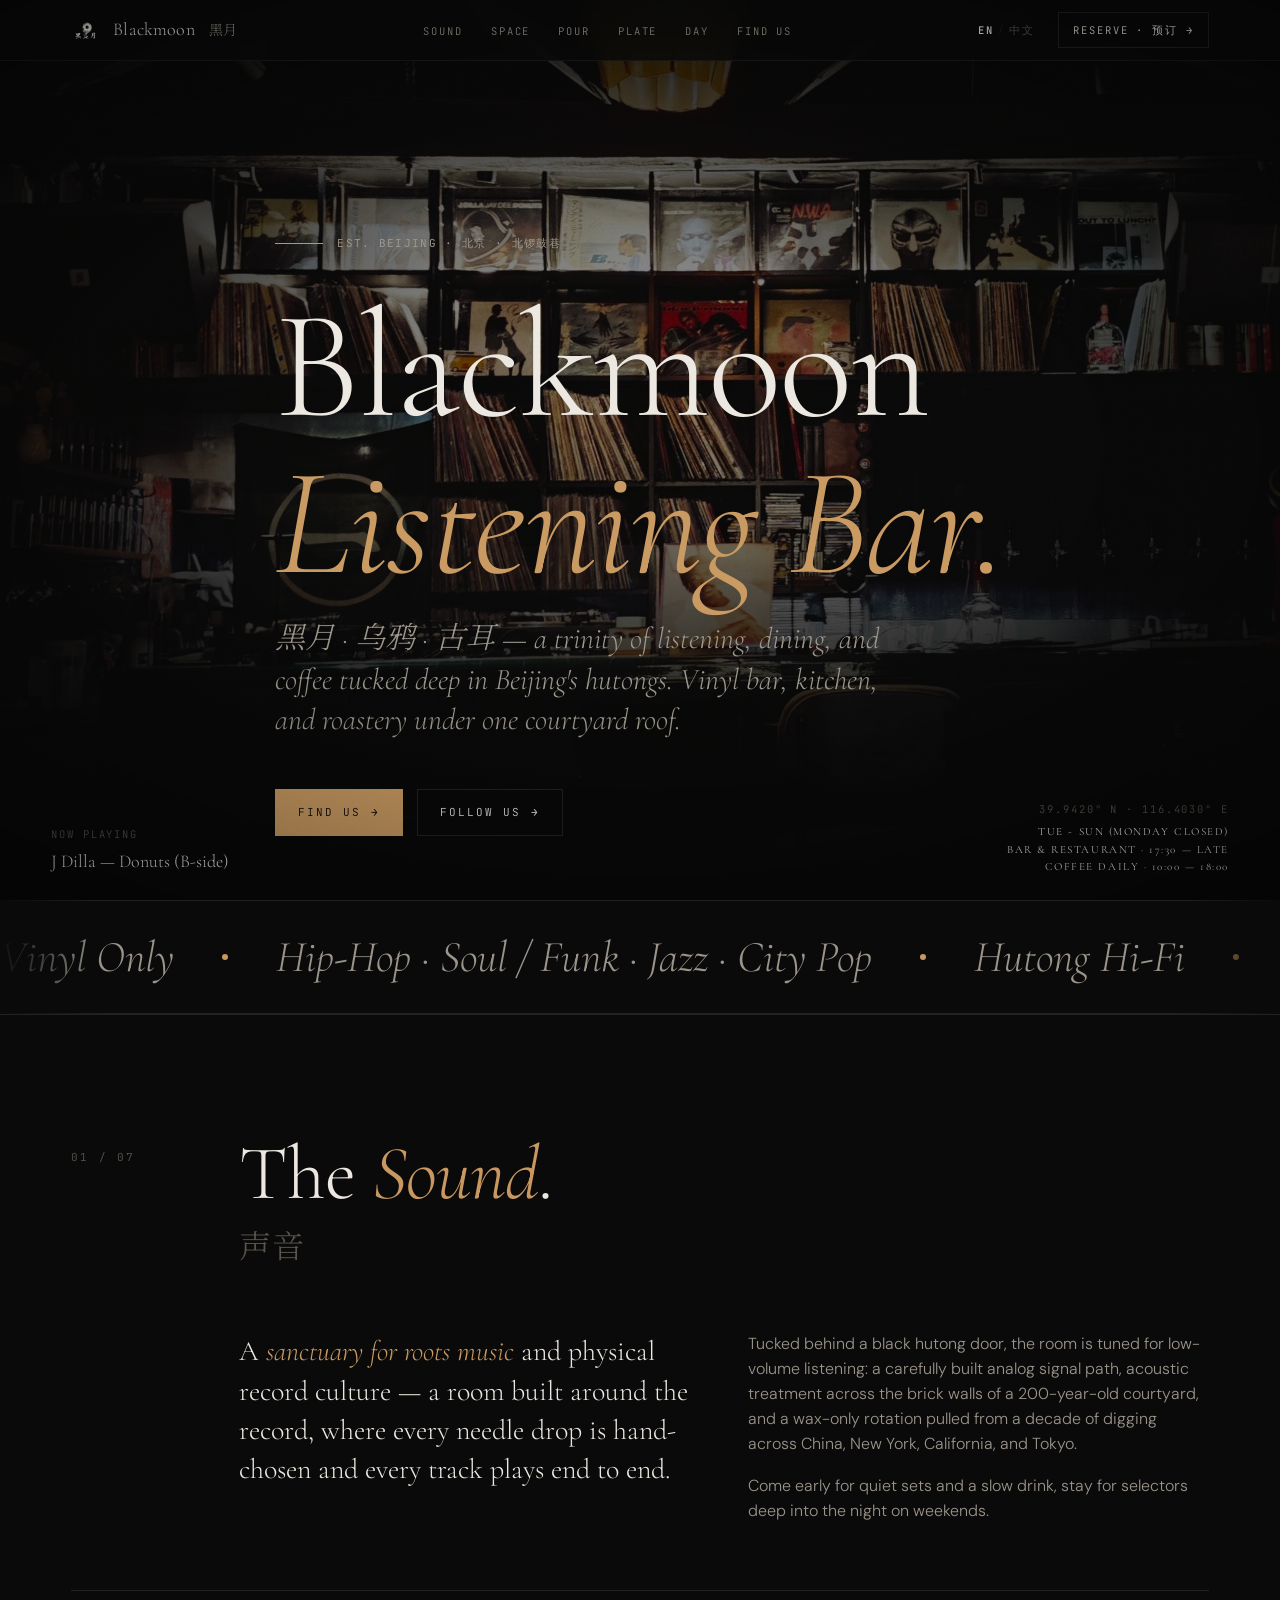
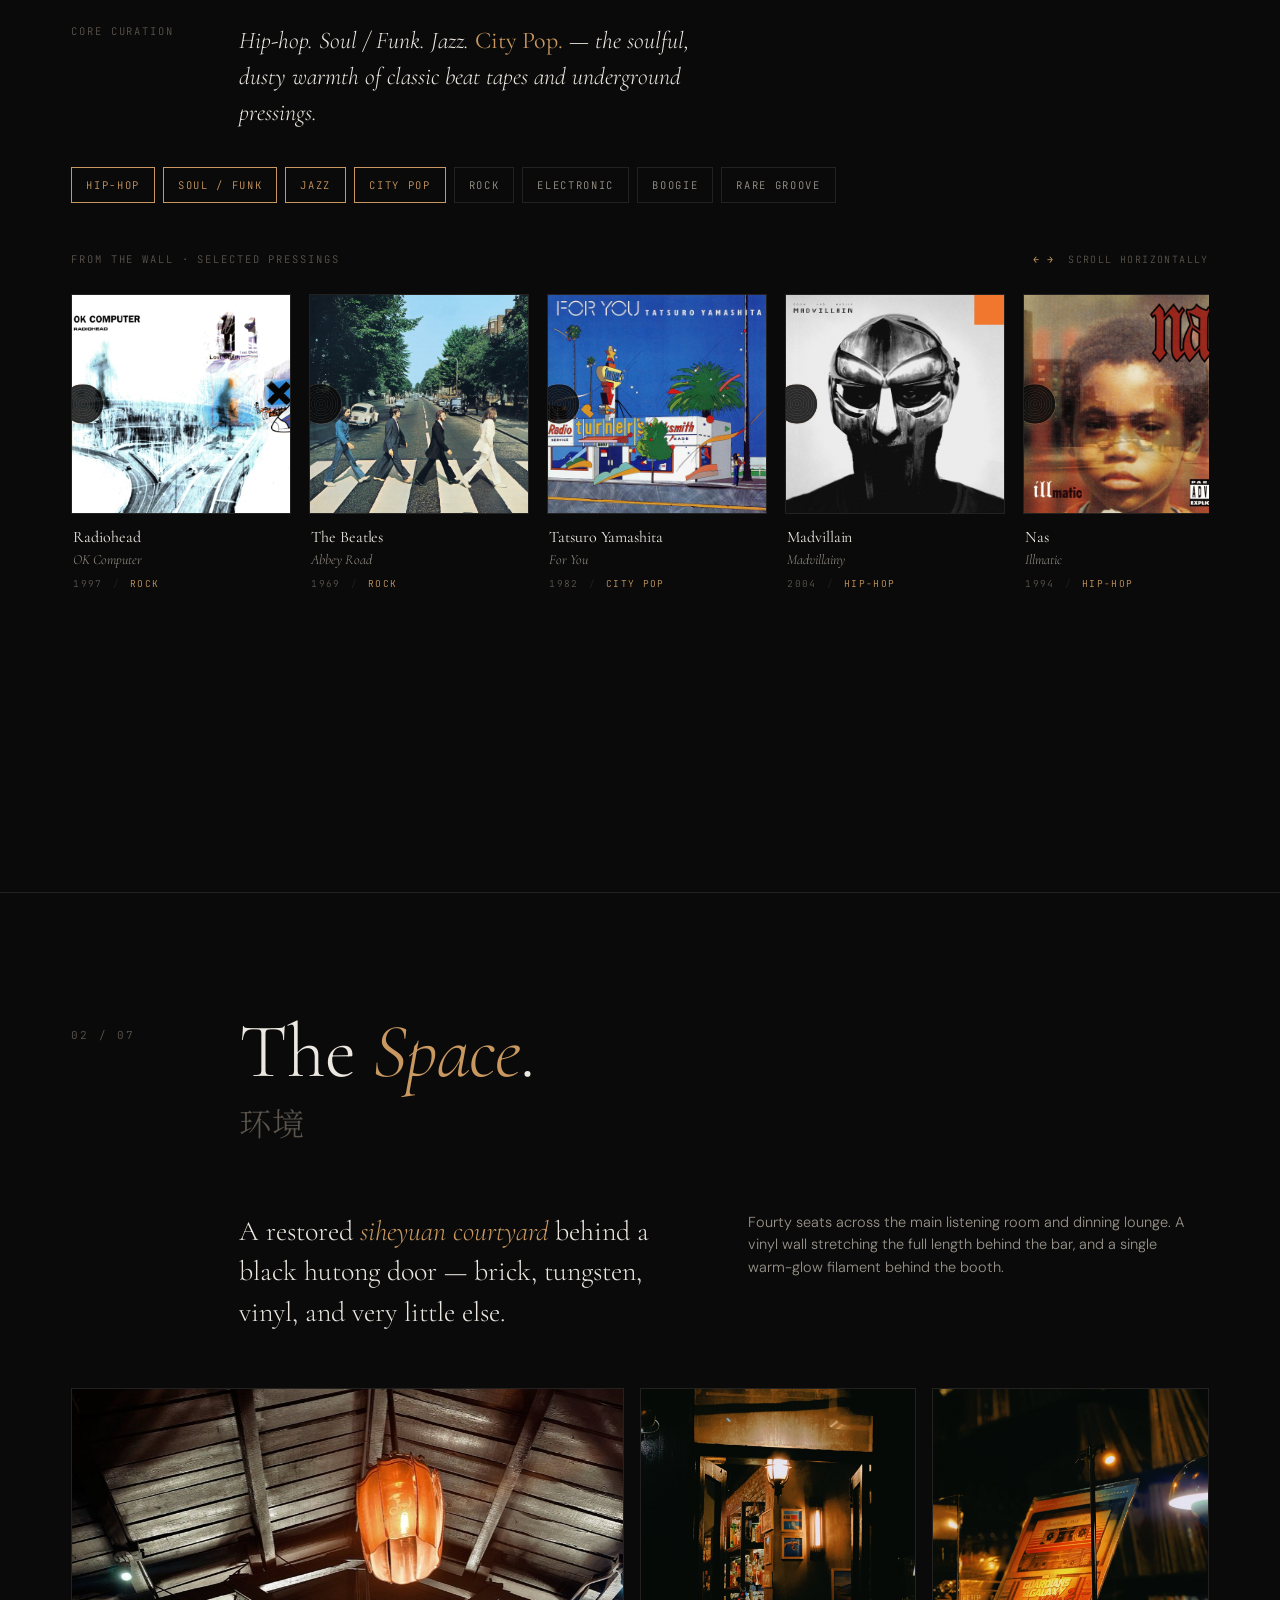
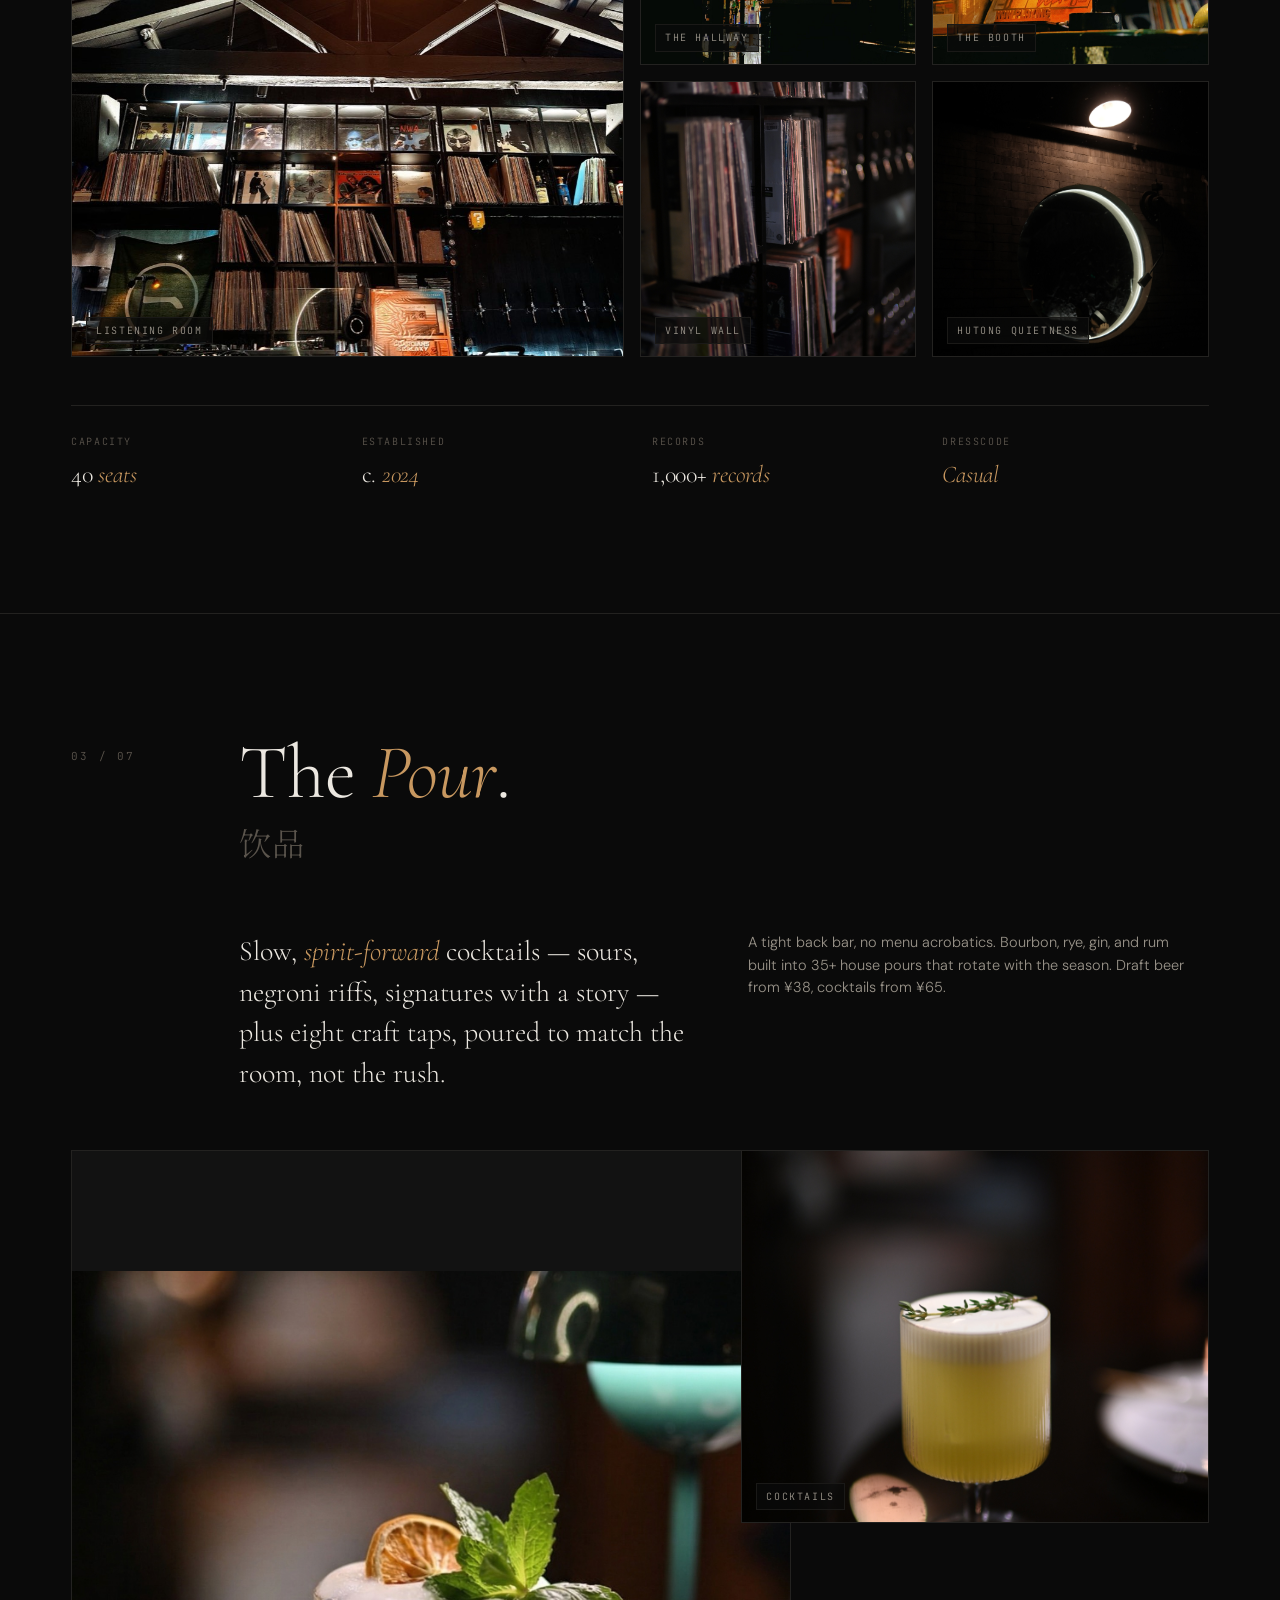
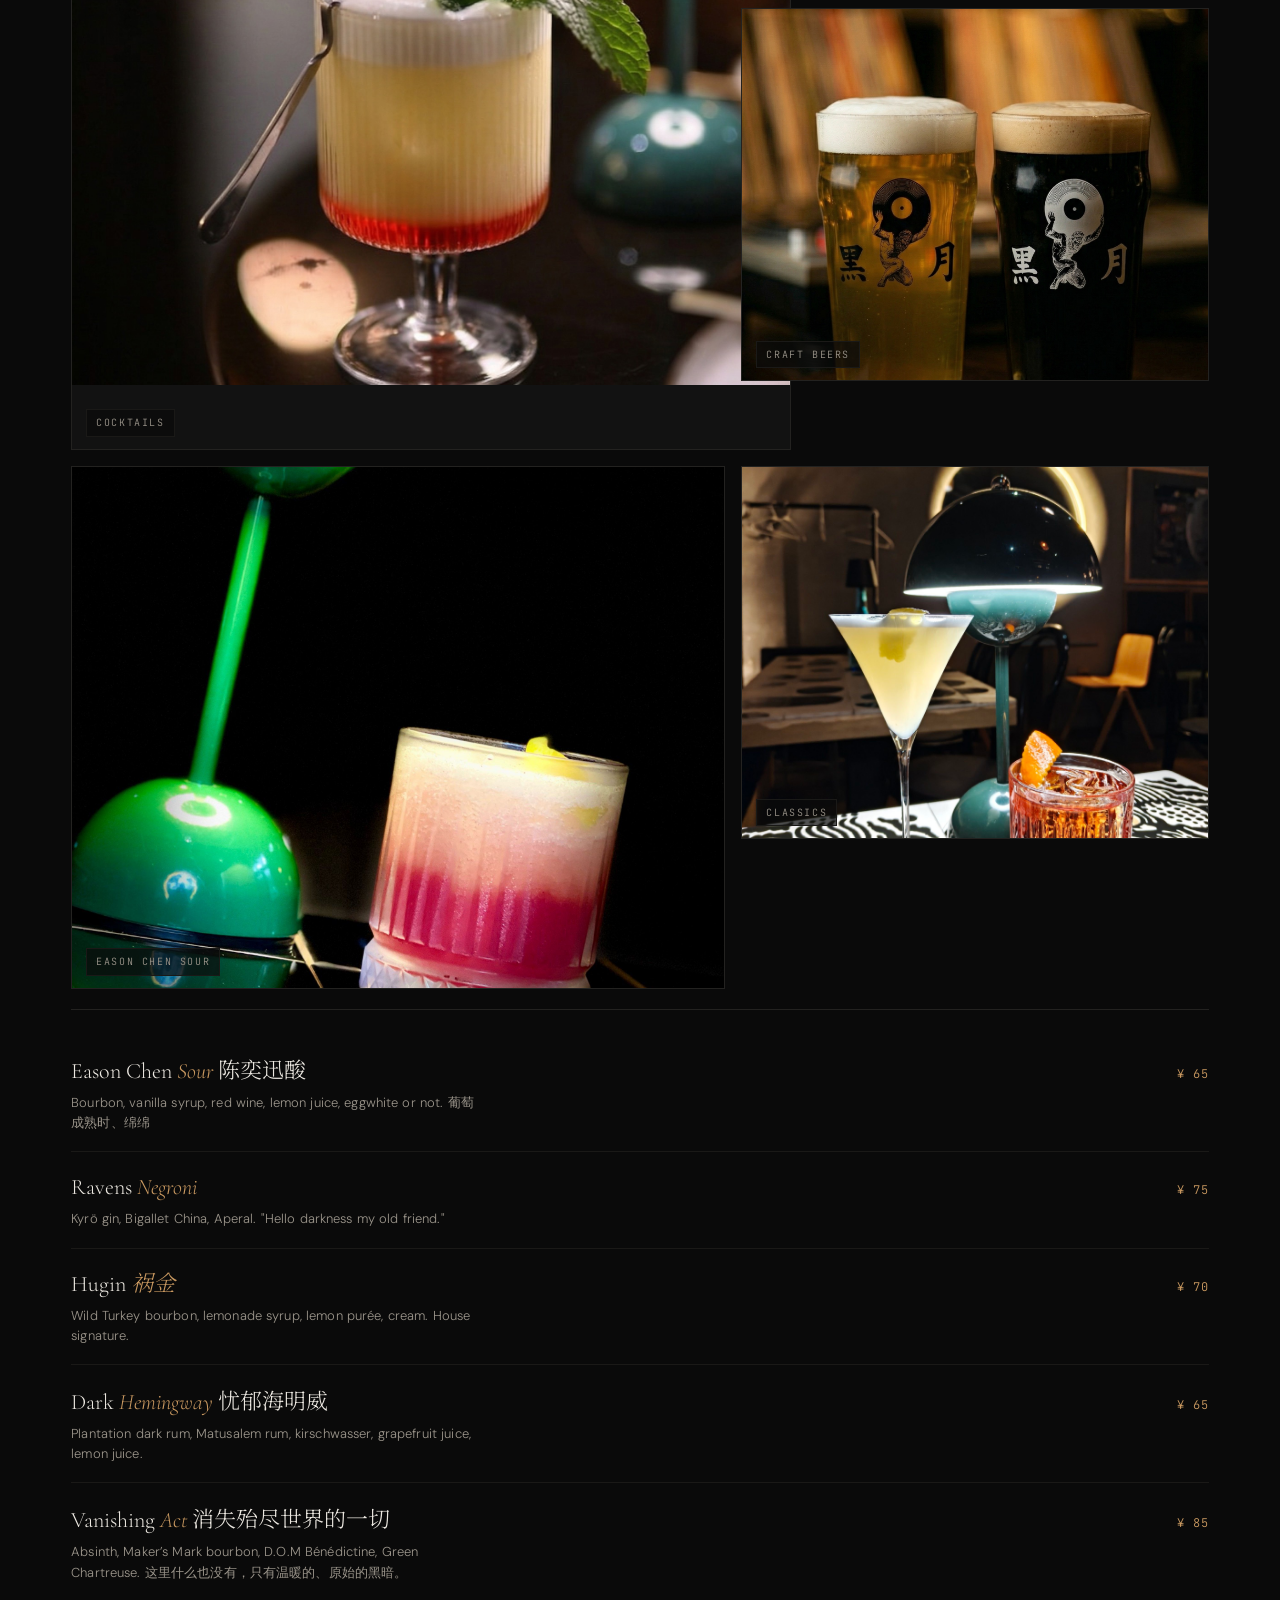
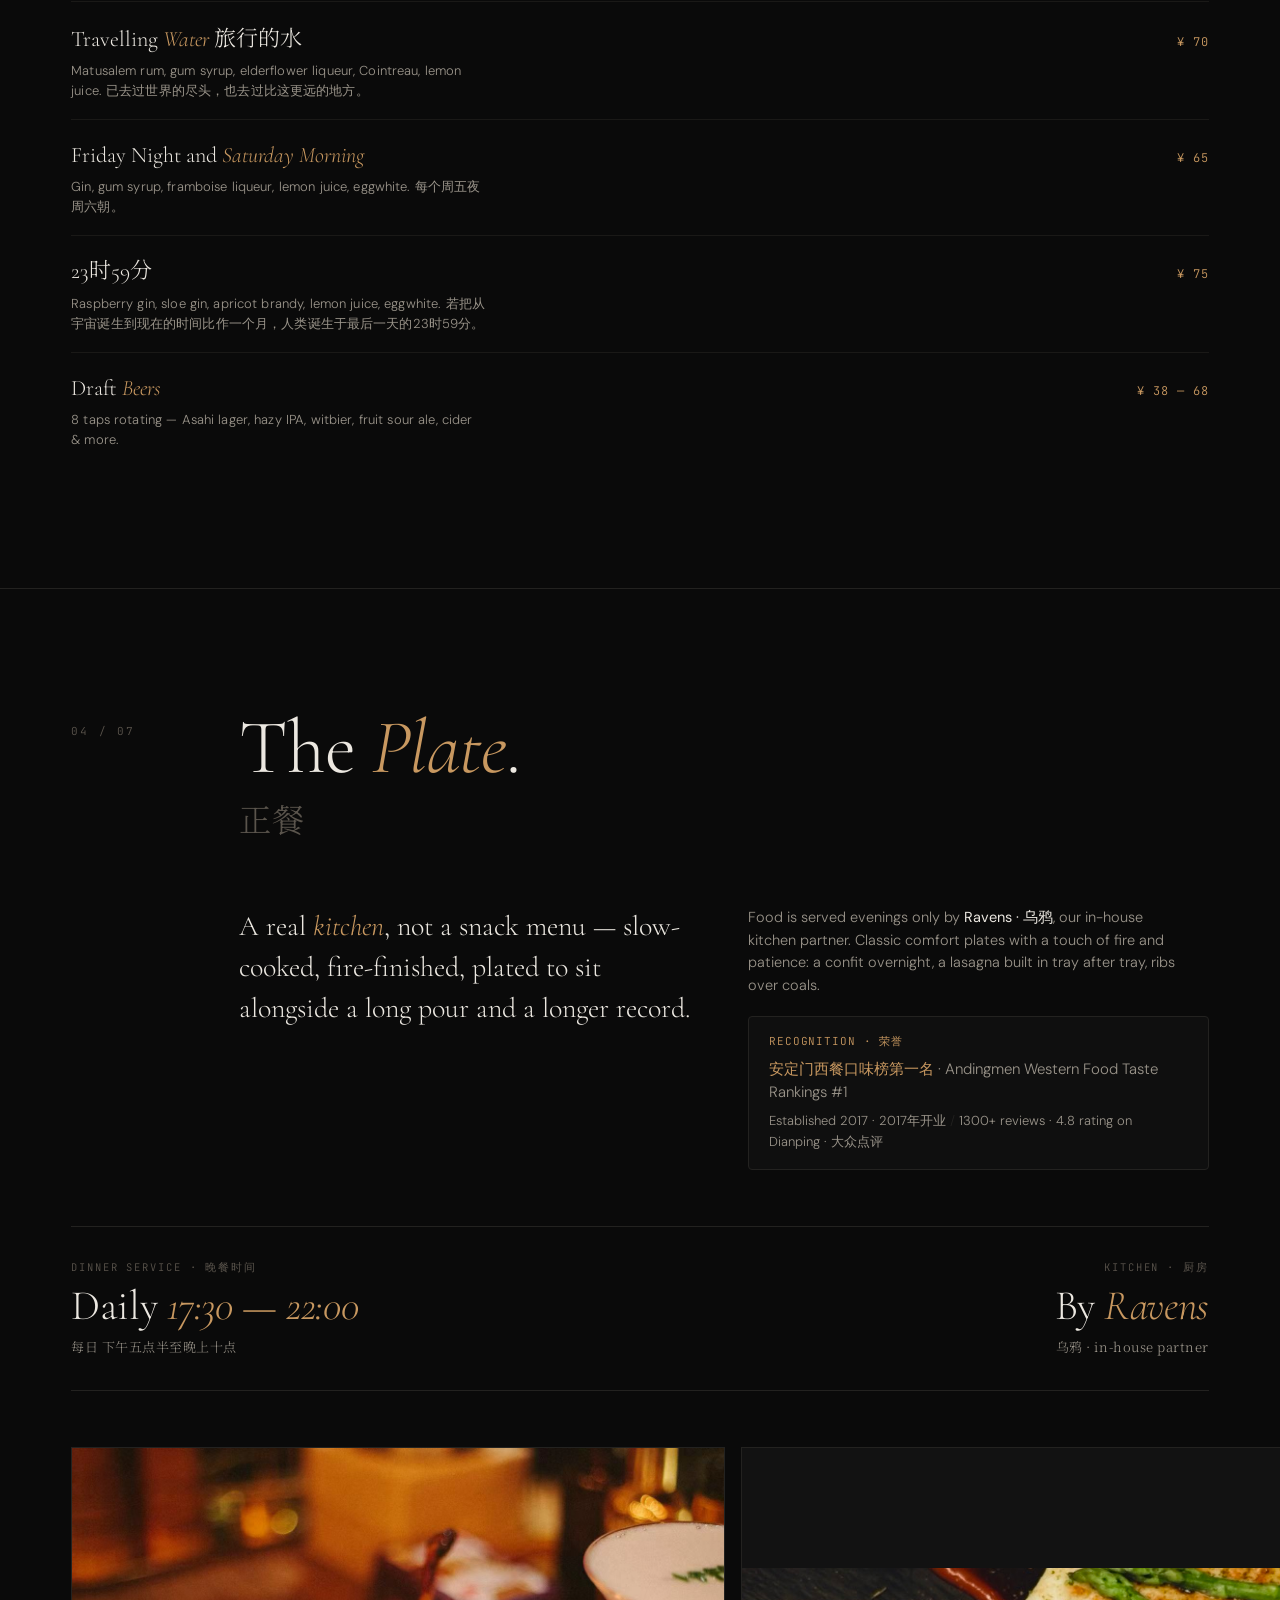
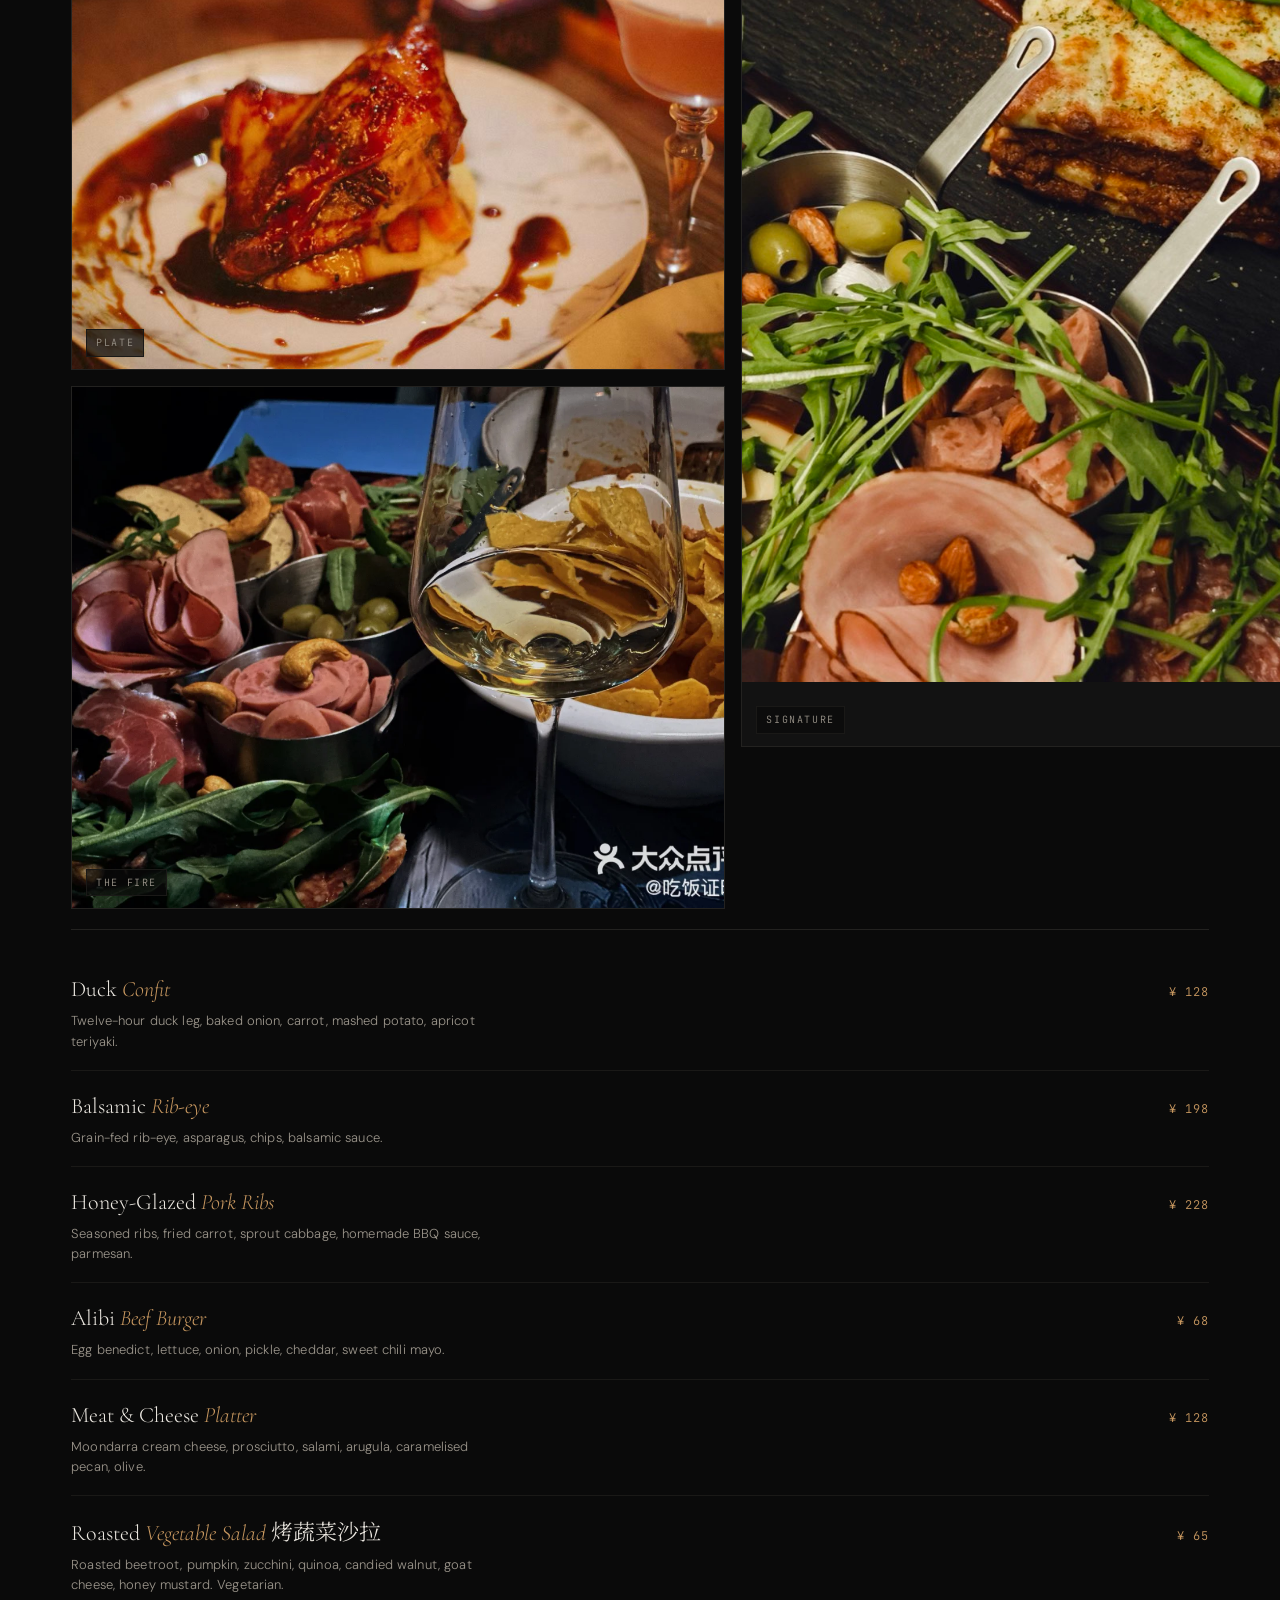
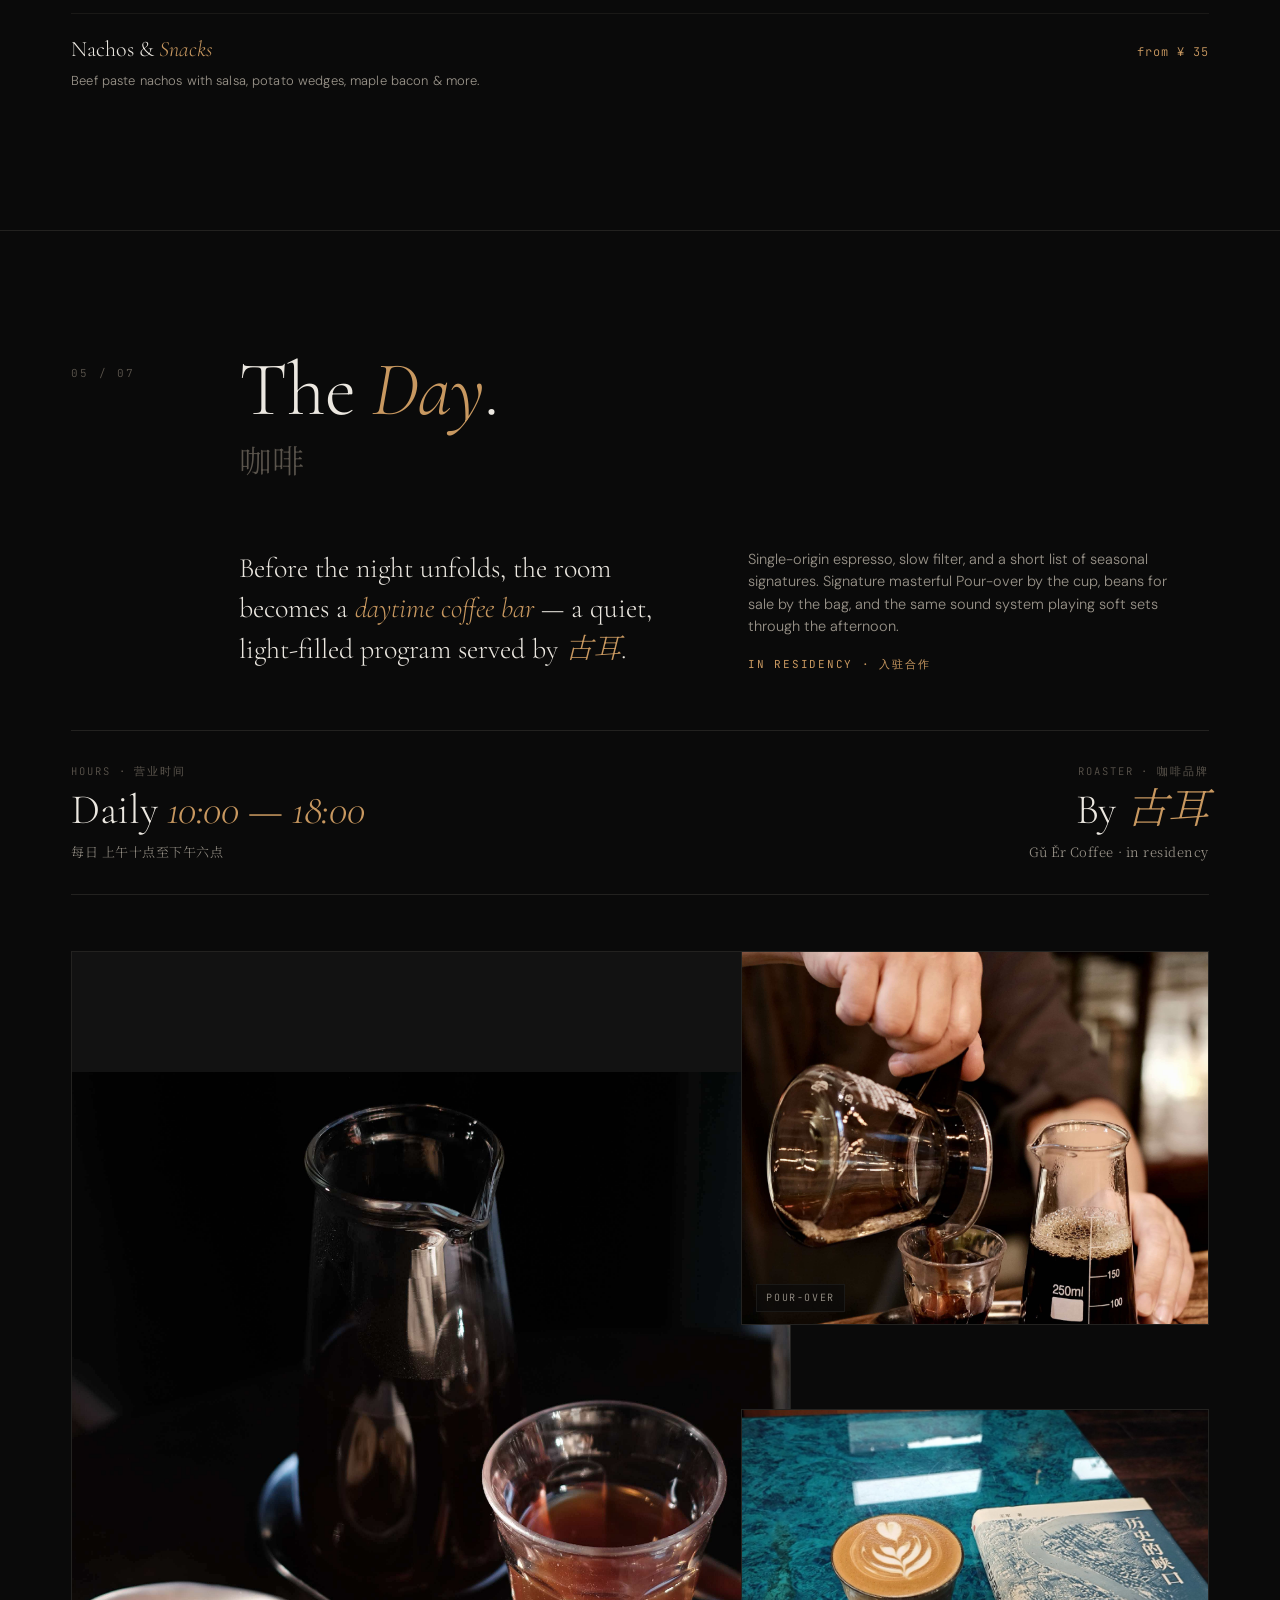
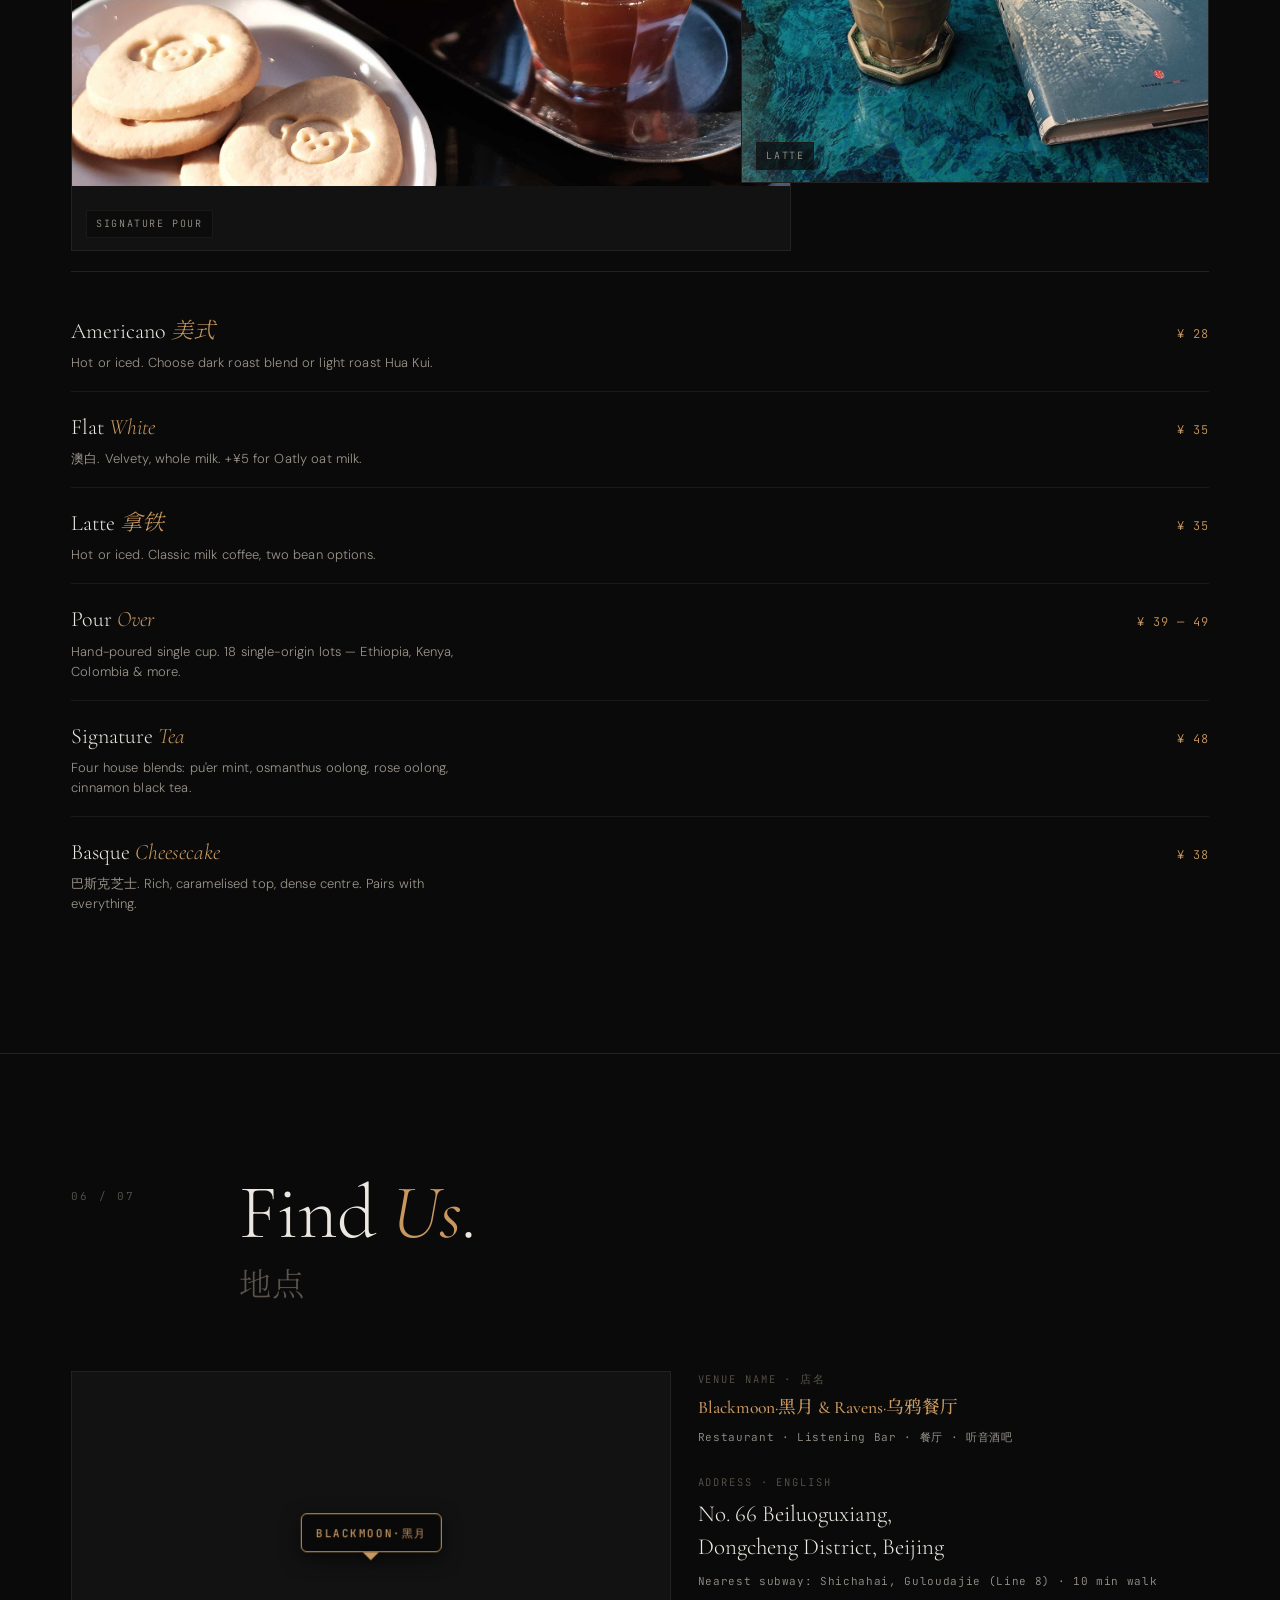
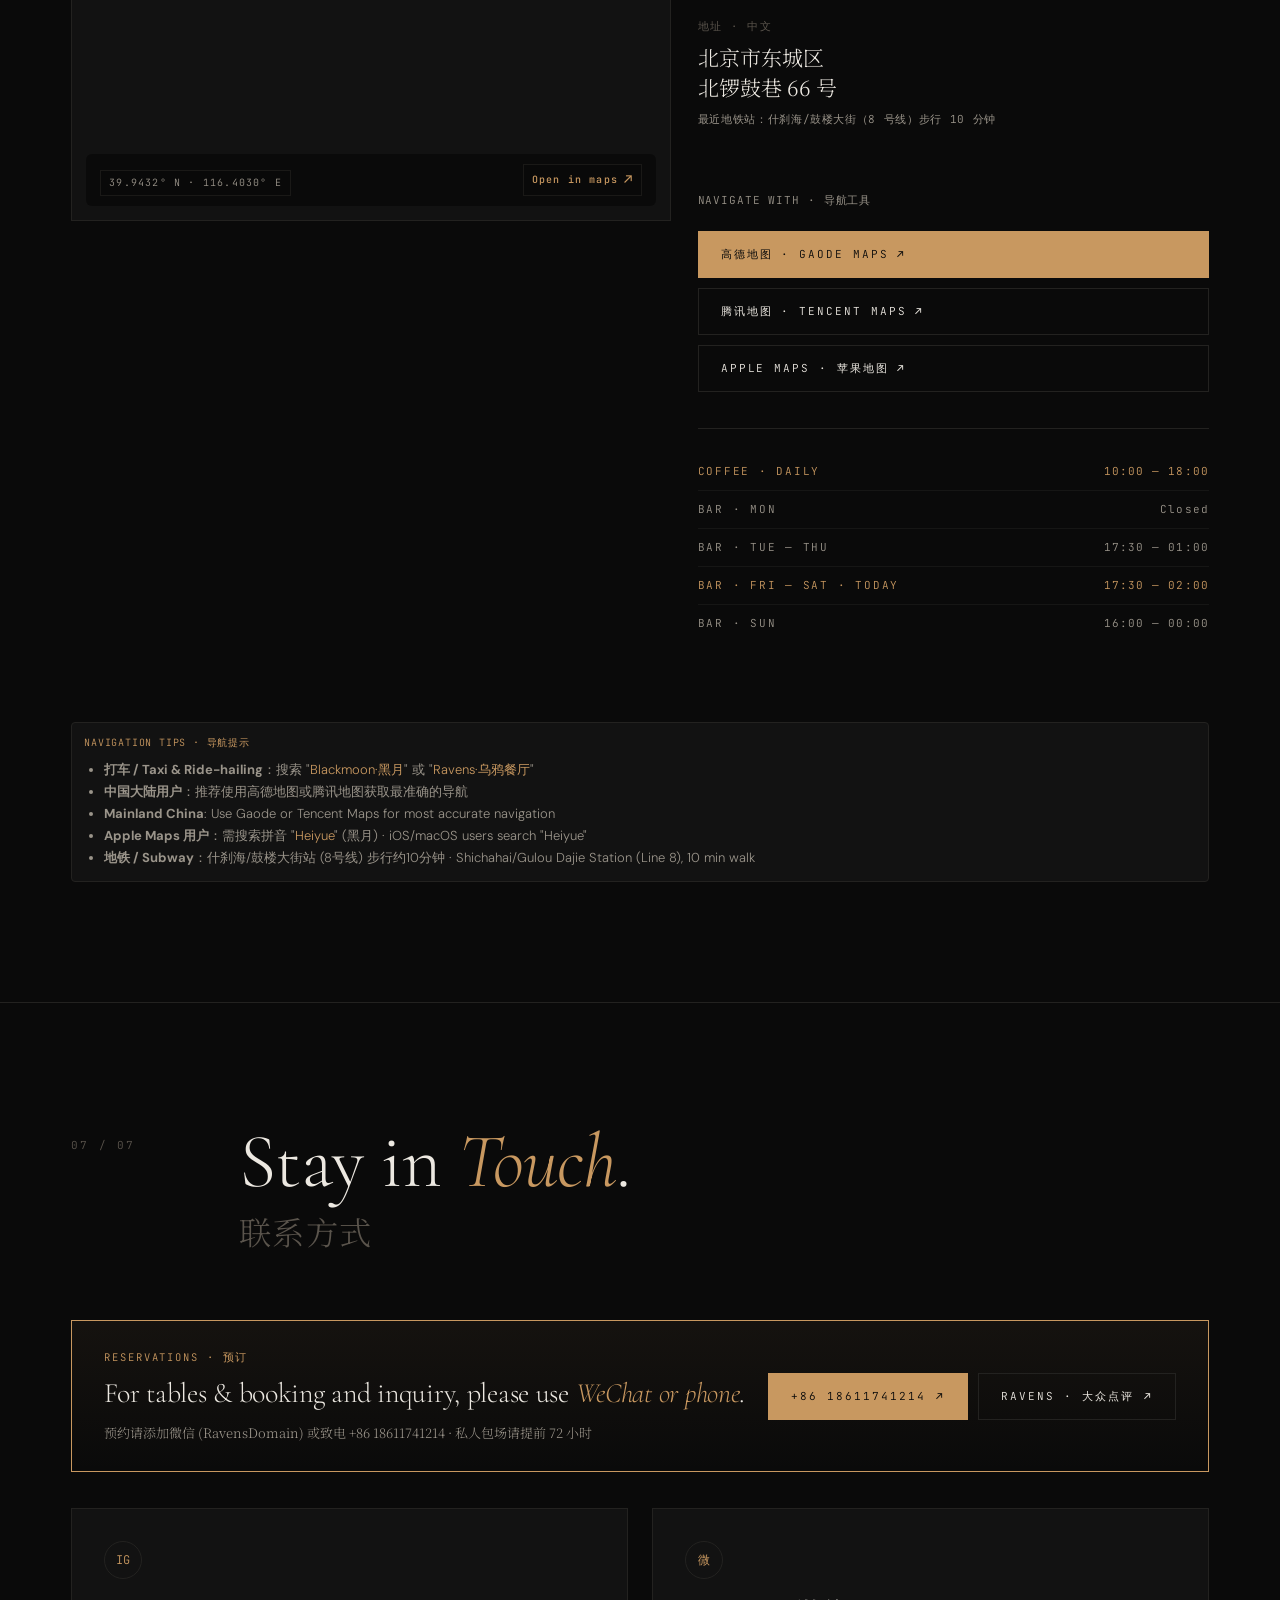
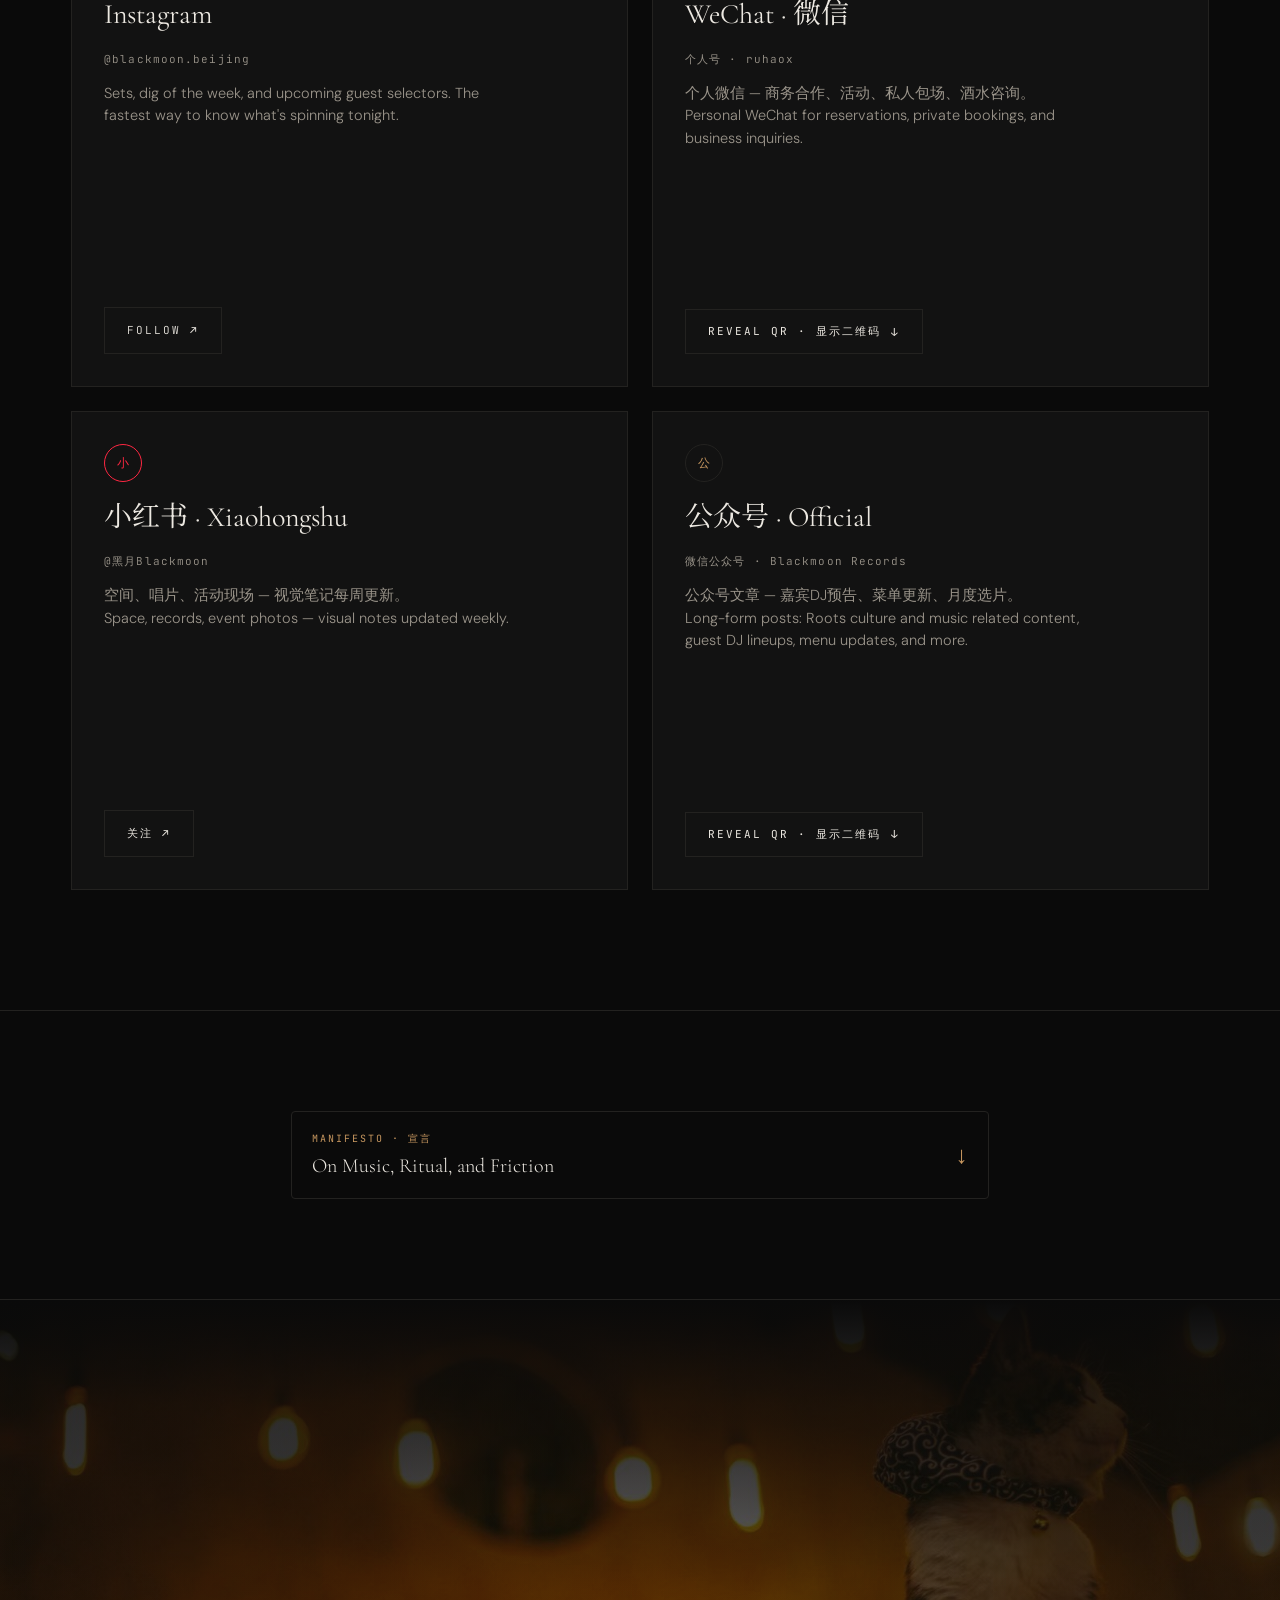
==== commit c9e29a61: "updates images and texts" ====
--- a/index.html
+++ b/index.html
@@ -845,7 +845,7 @@
         <div class="gallery-intro">
           <div></div>
           <p class="gallery-lede">
-            A restored <span class="accent">siheyuan courtyard</span> behind a grey hutong door &mdash; brick, tungsten, vinyl, and very little else.
+            A restored <span class="accent">siheyuan courtyard</span> behind a black hutong door &mdash; brick, tungsten, vinyl, and very little else.
           </p>
           <div class="gallery-body">
             <p>Fourty seats across the main listening room and dinning lounge. A vinyl wall stretching the full length behind the bar, and a single warm-glow filament behind the booth.</p>
@@ -1015,7 +1015,7 @@
           <div class="sec-num">04 / 07</div>
           <h2 class="sec-title" id="food-title">
             The <span class="ital">Plate</span>.
-            <span class="cn mono">小菜</span>
+            <span class="cn mono">正餐</span>
           </h2>
         </div>
 
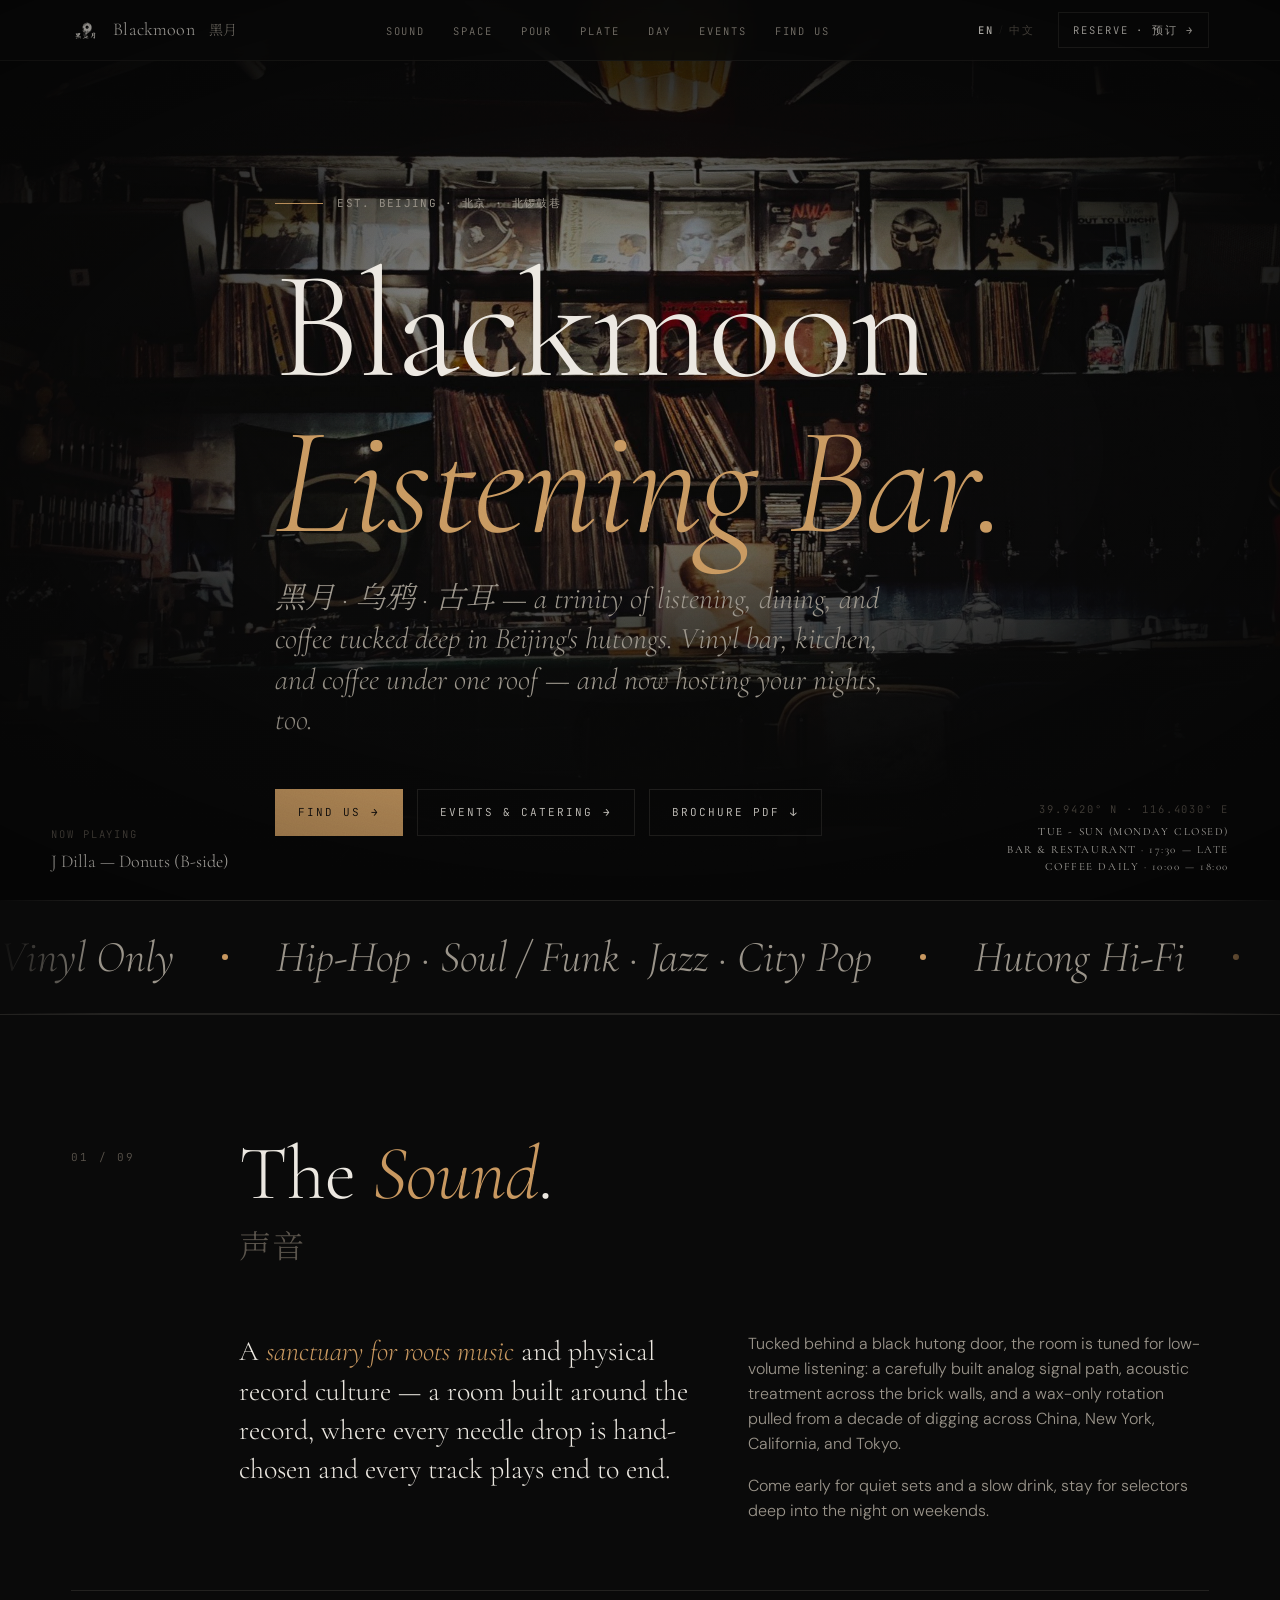
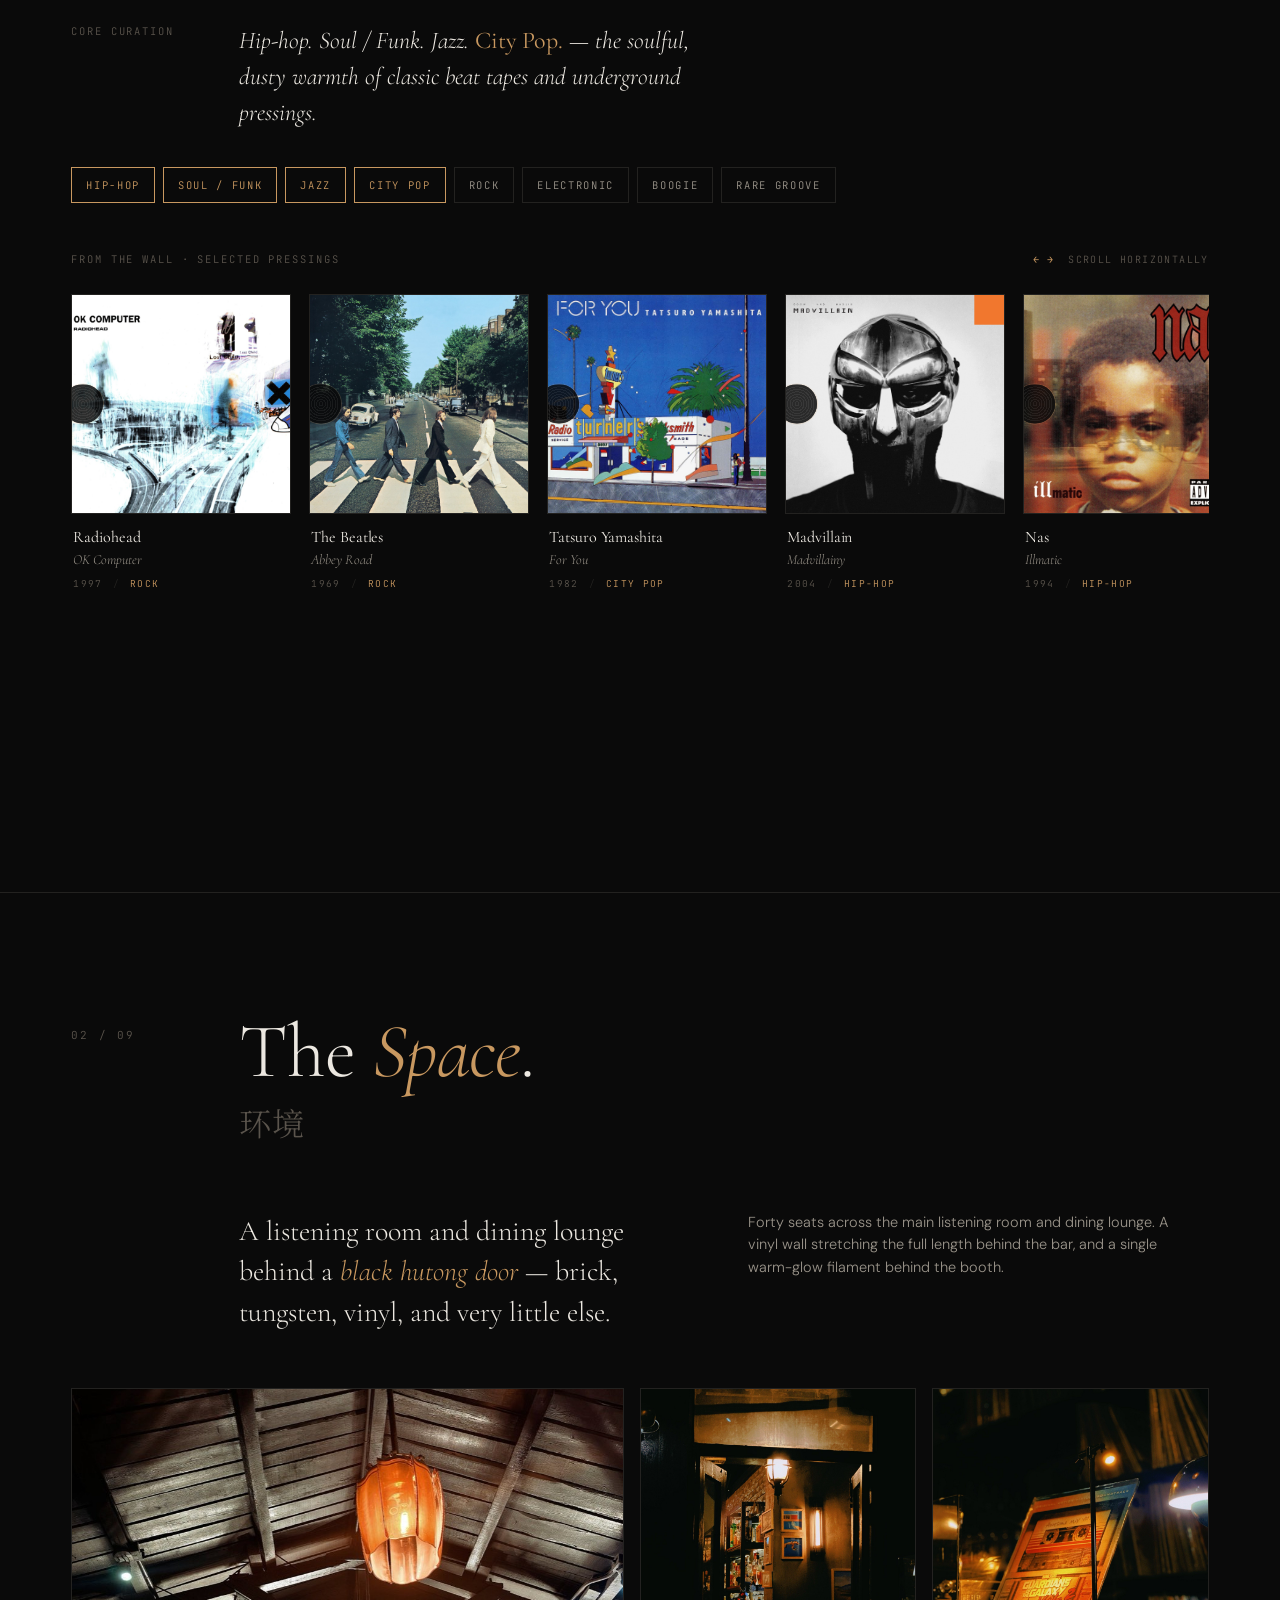
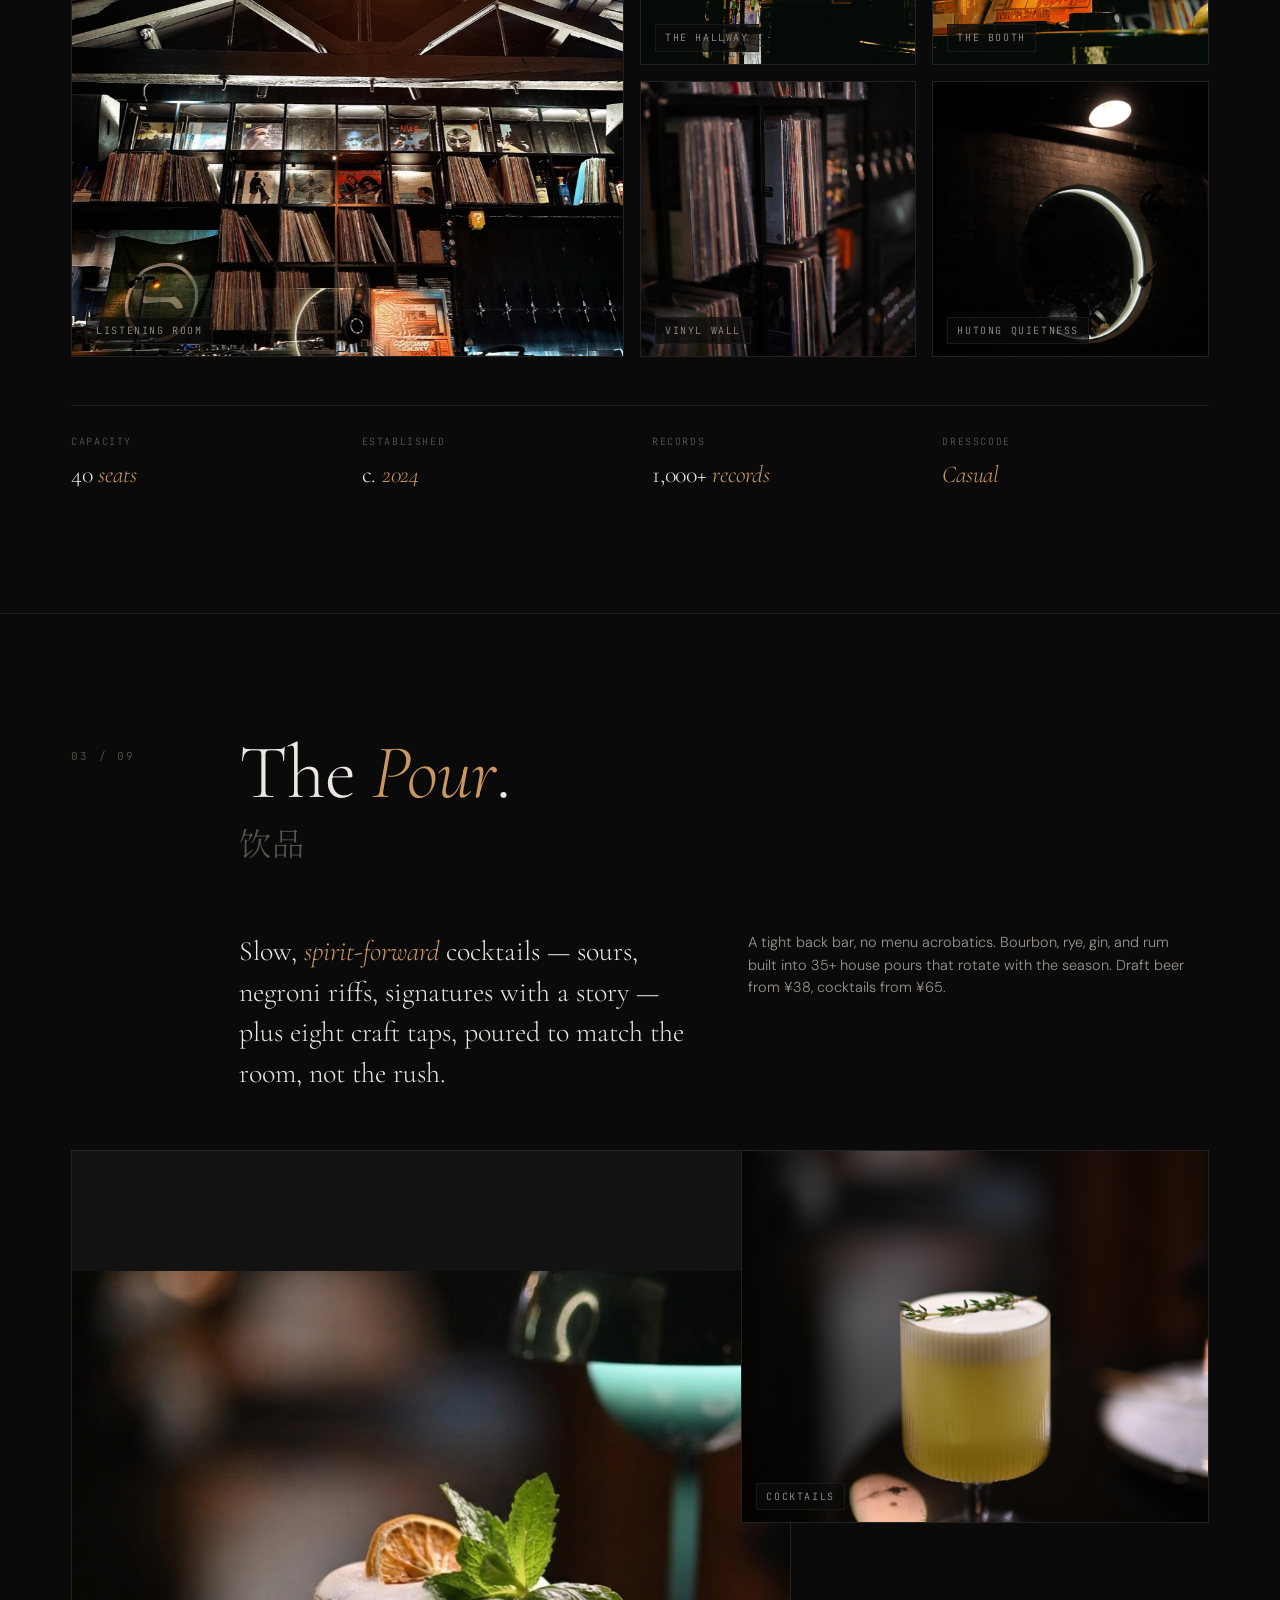
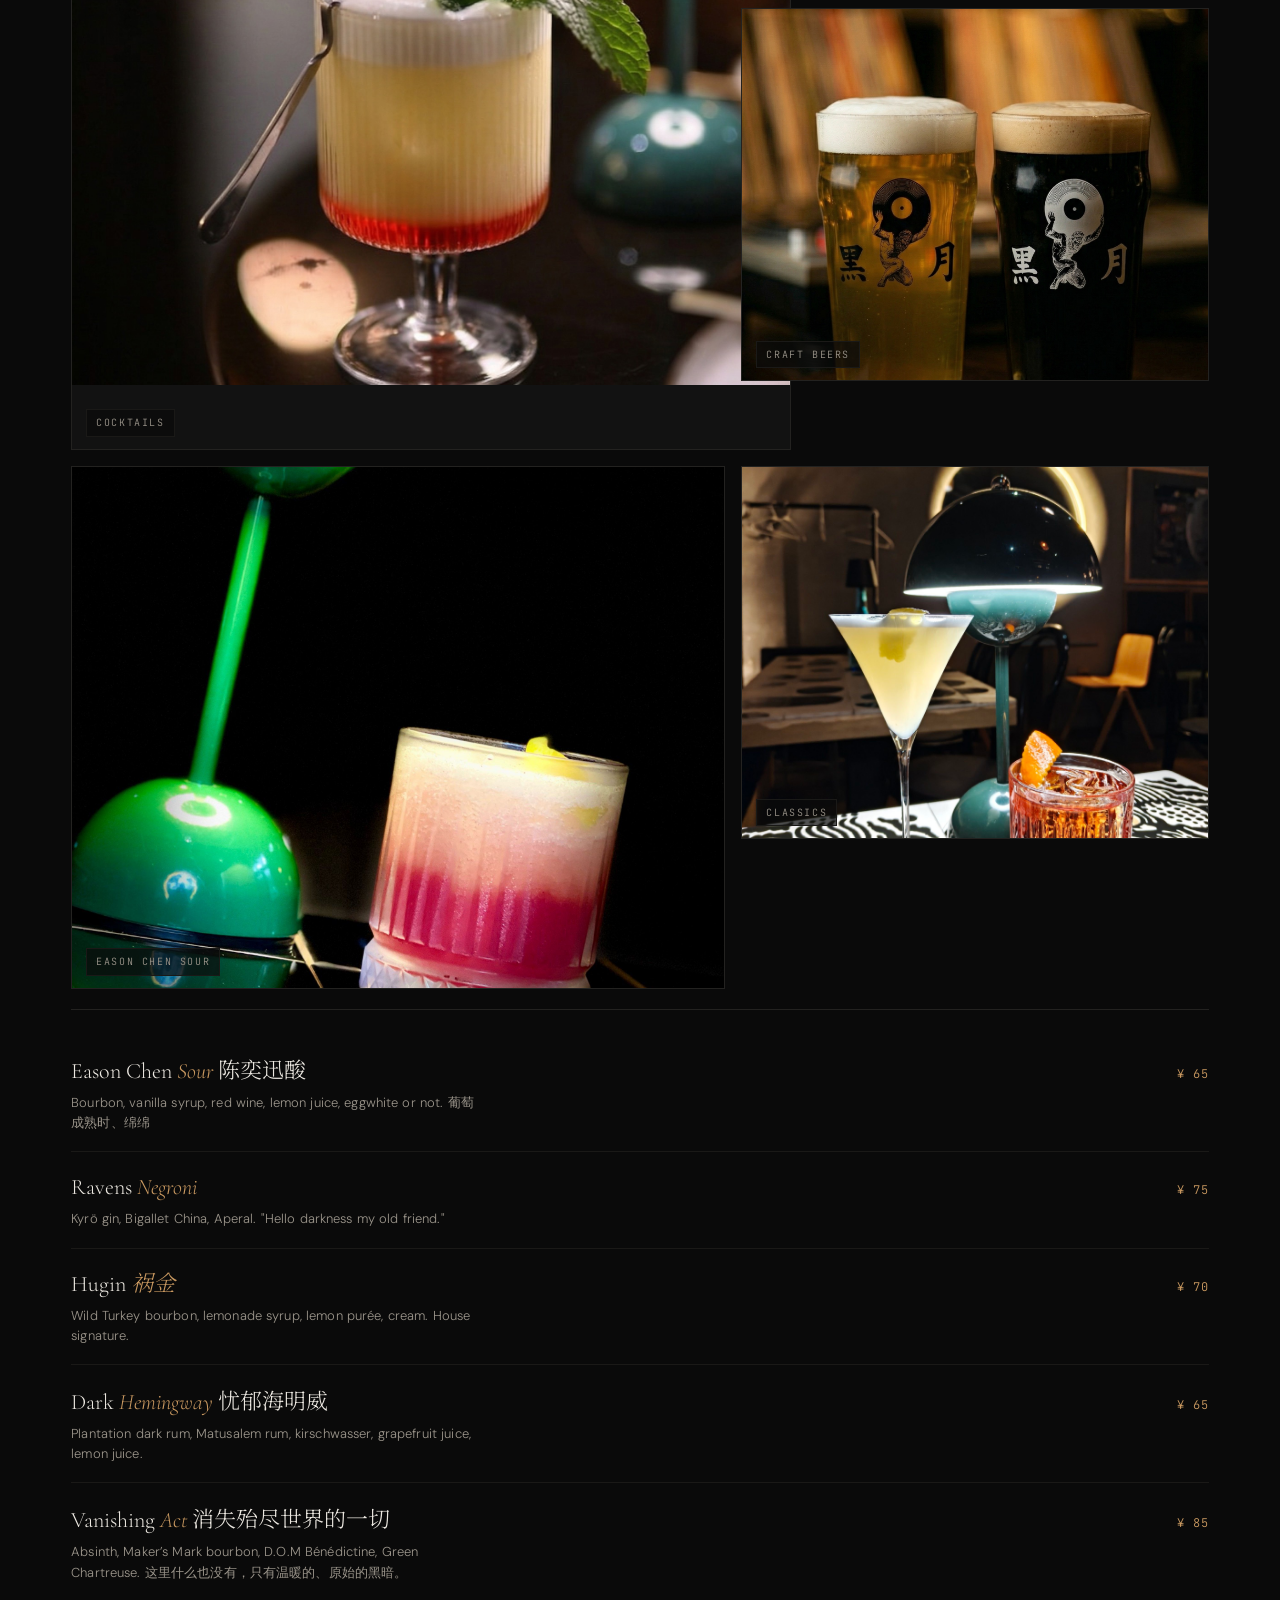
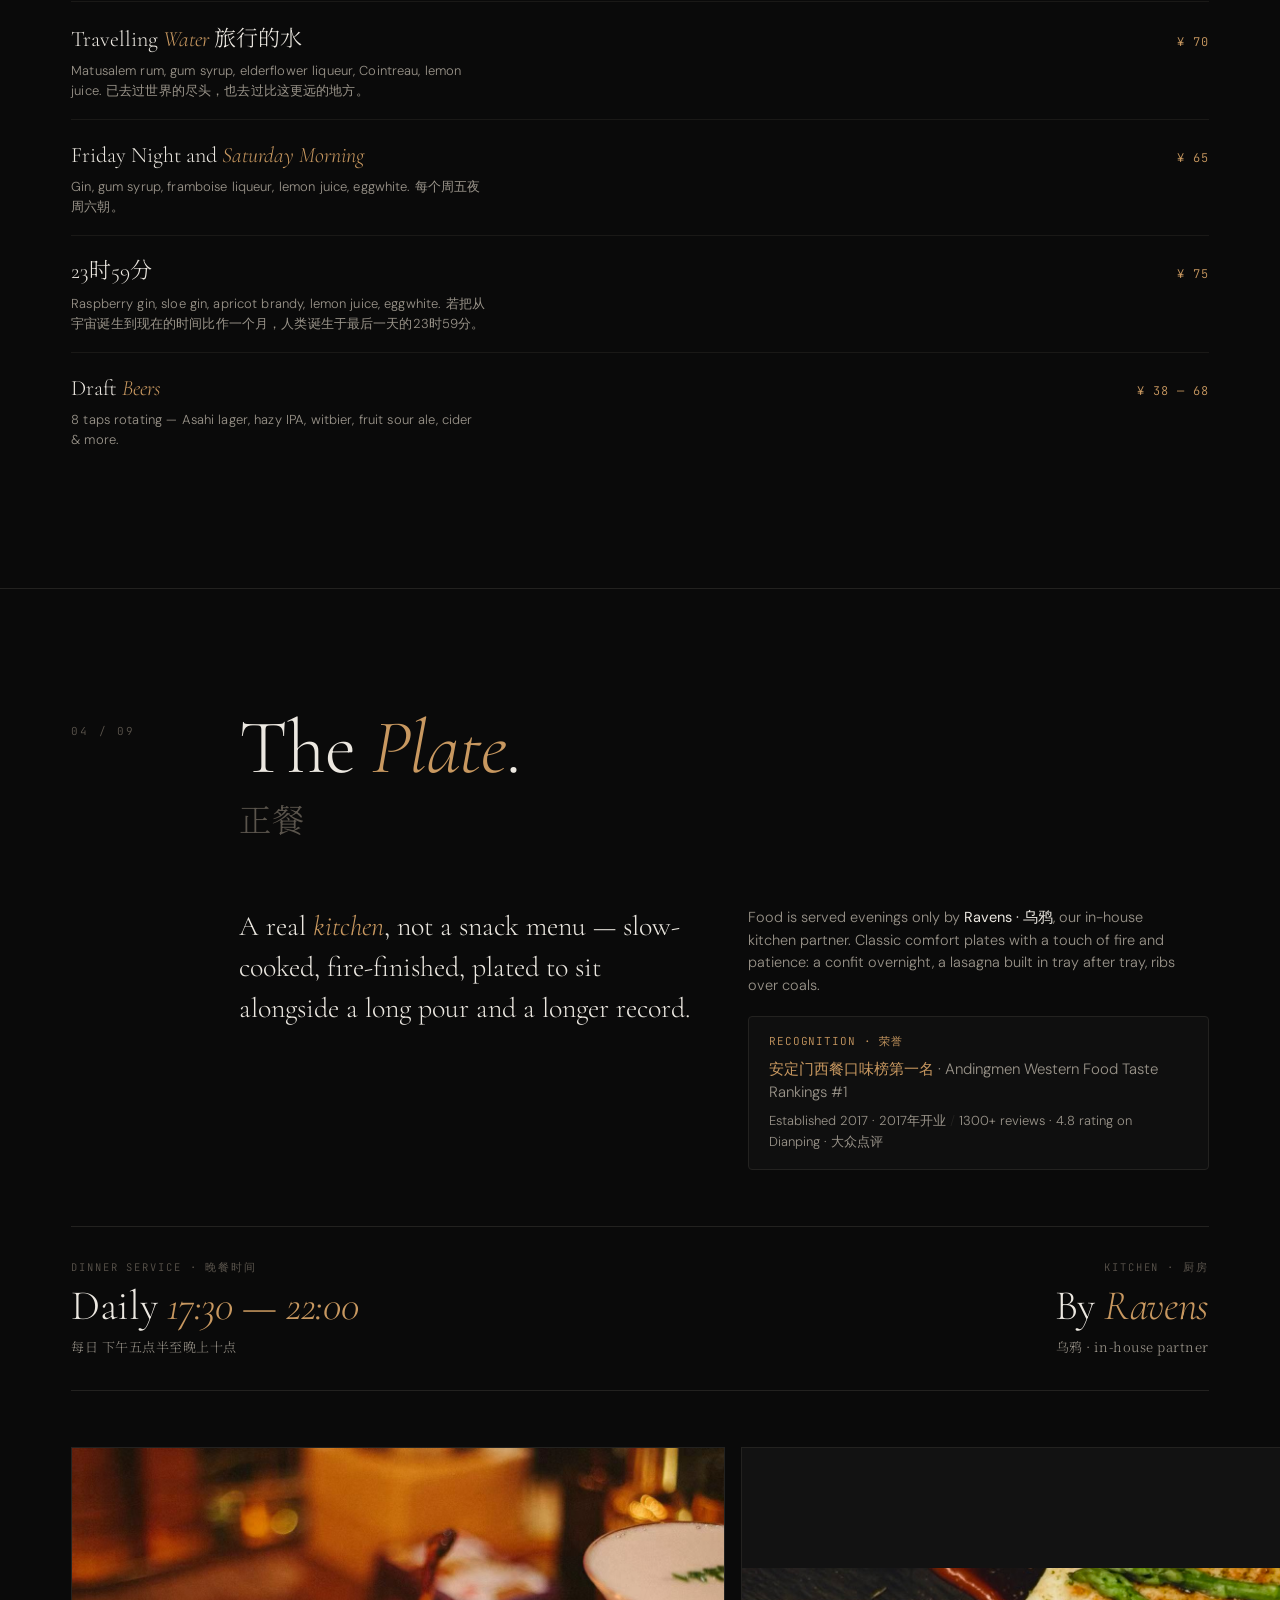
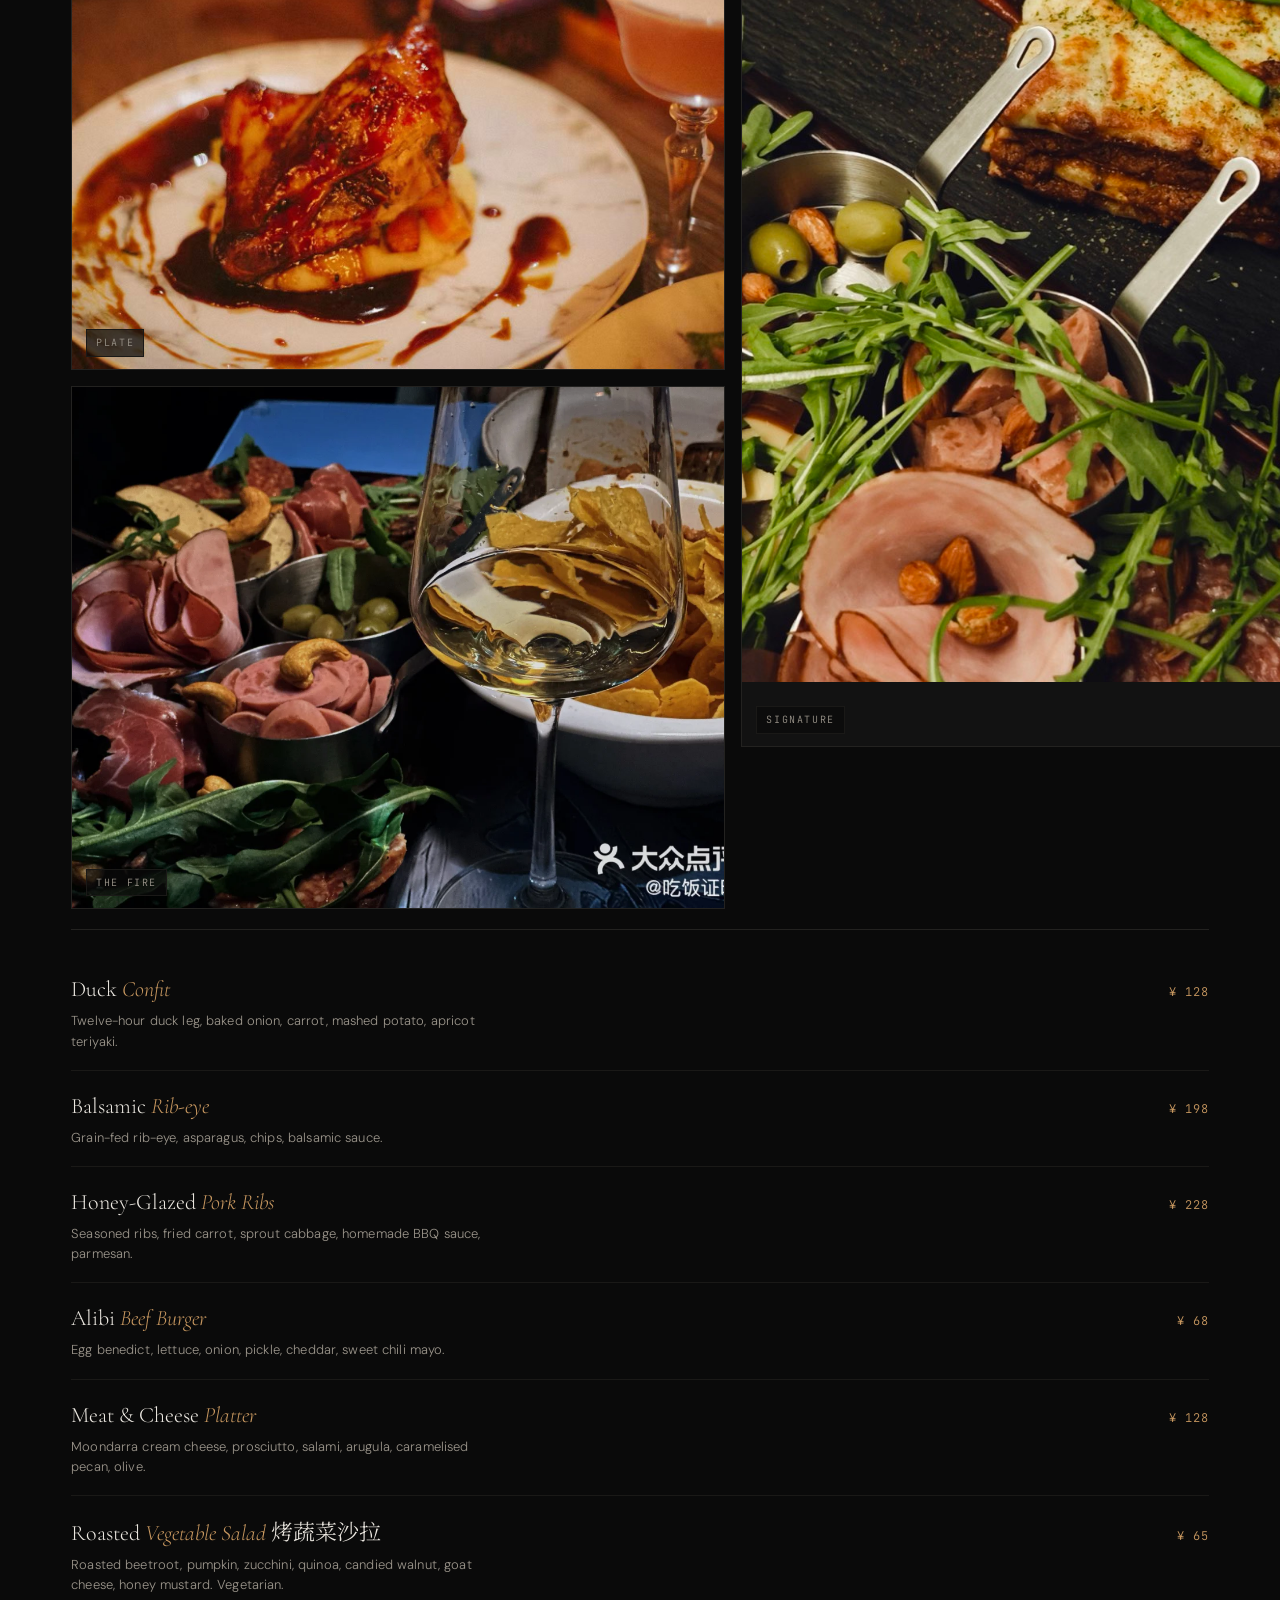
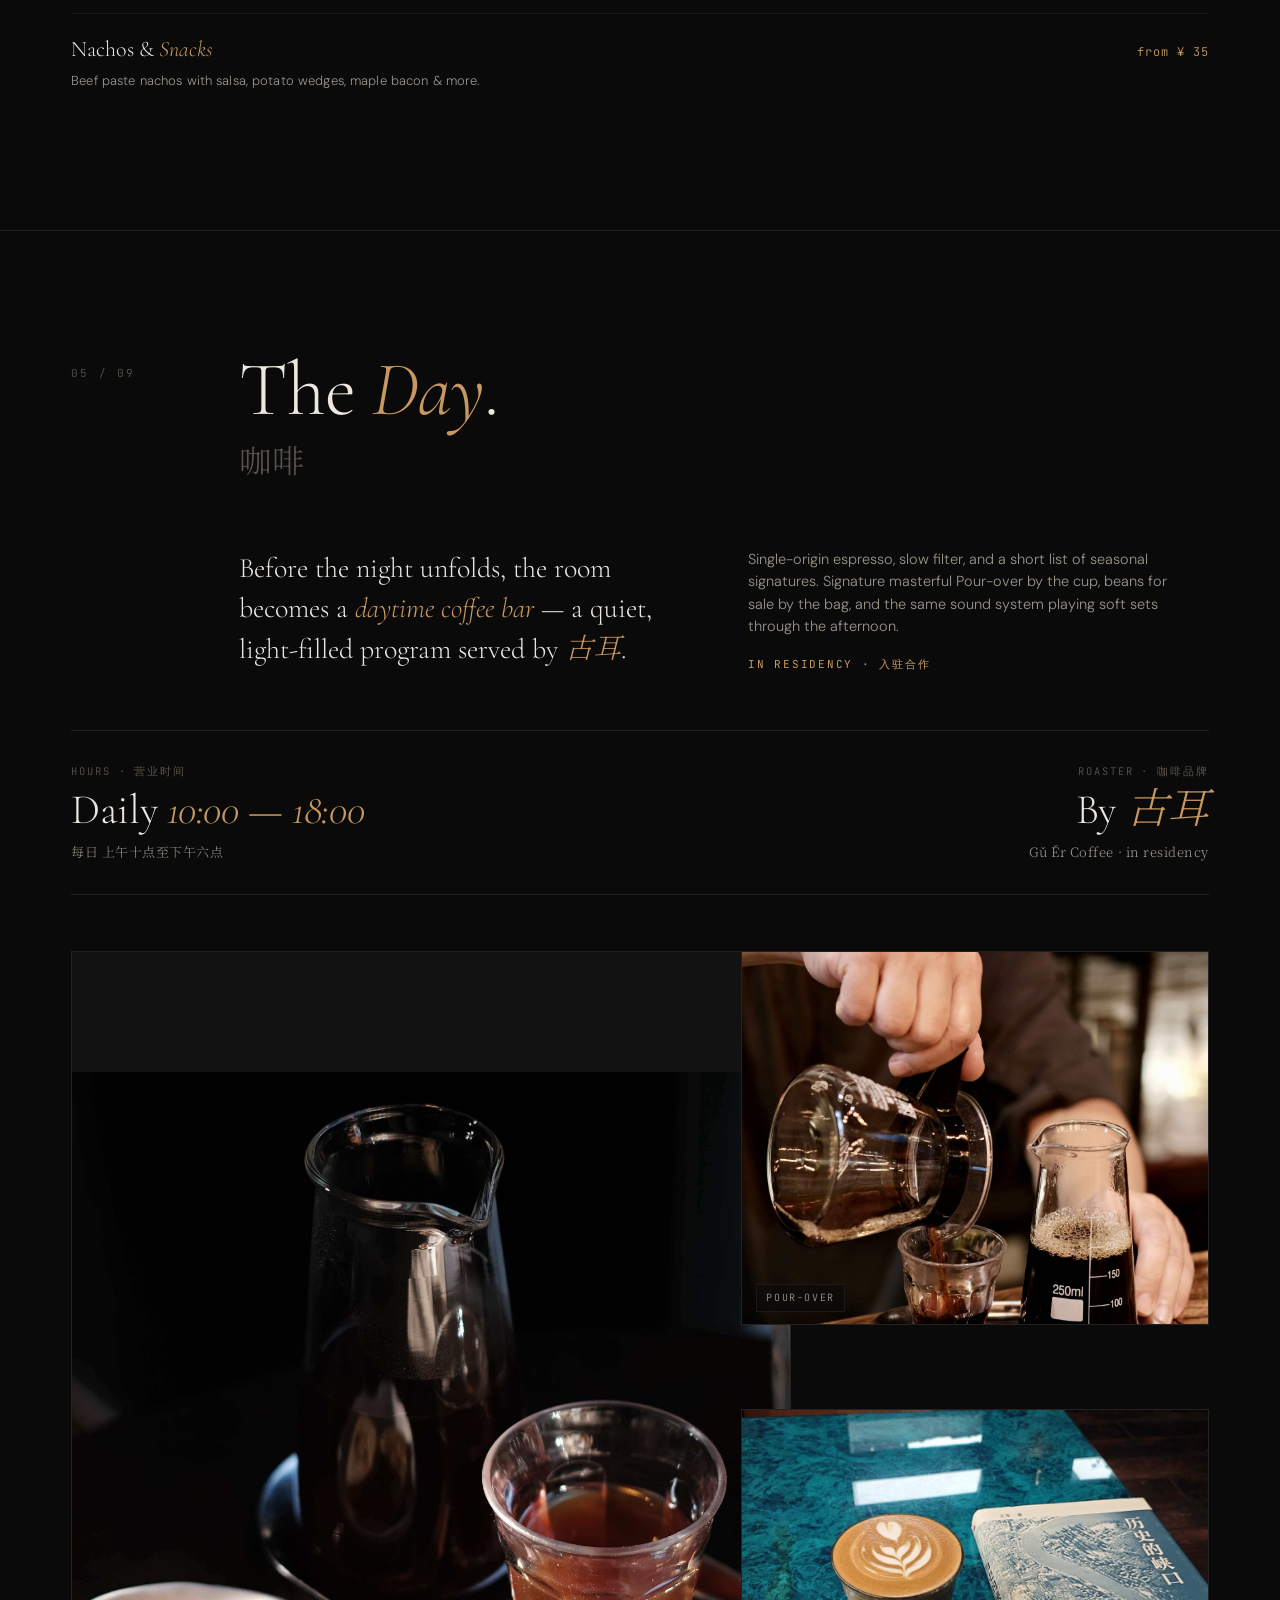
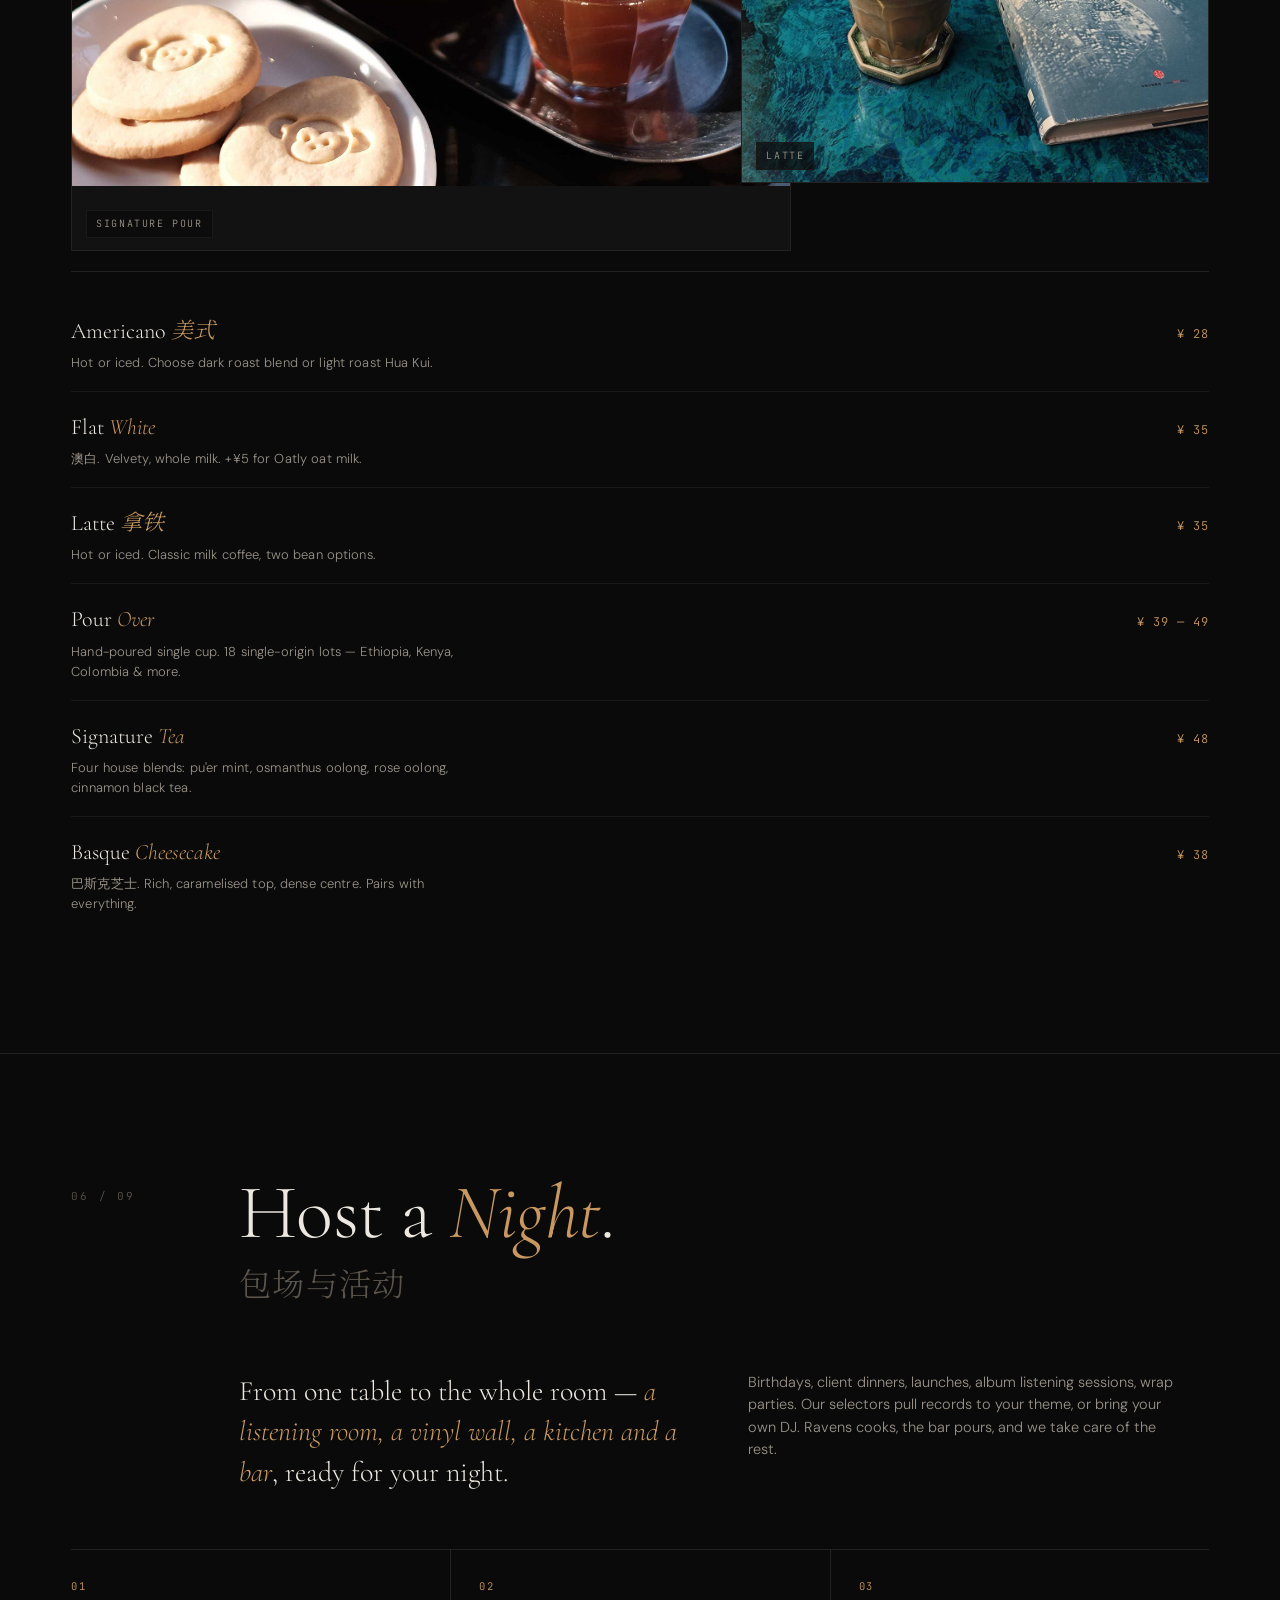
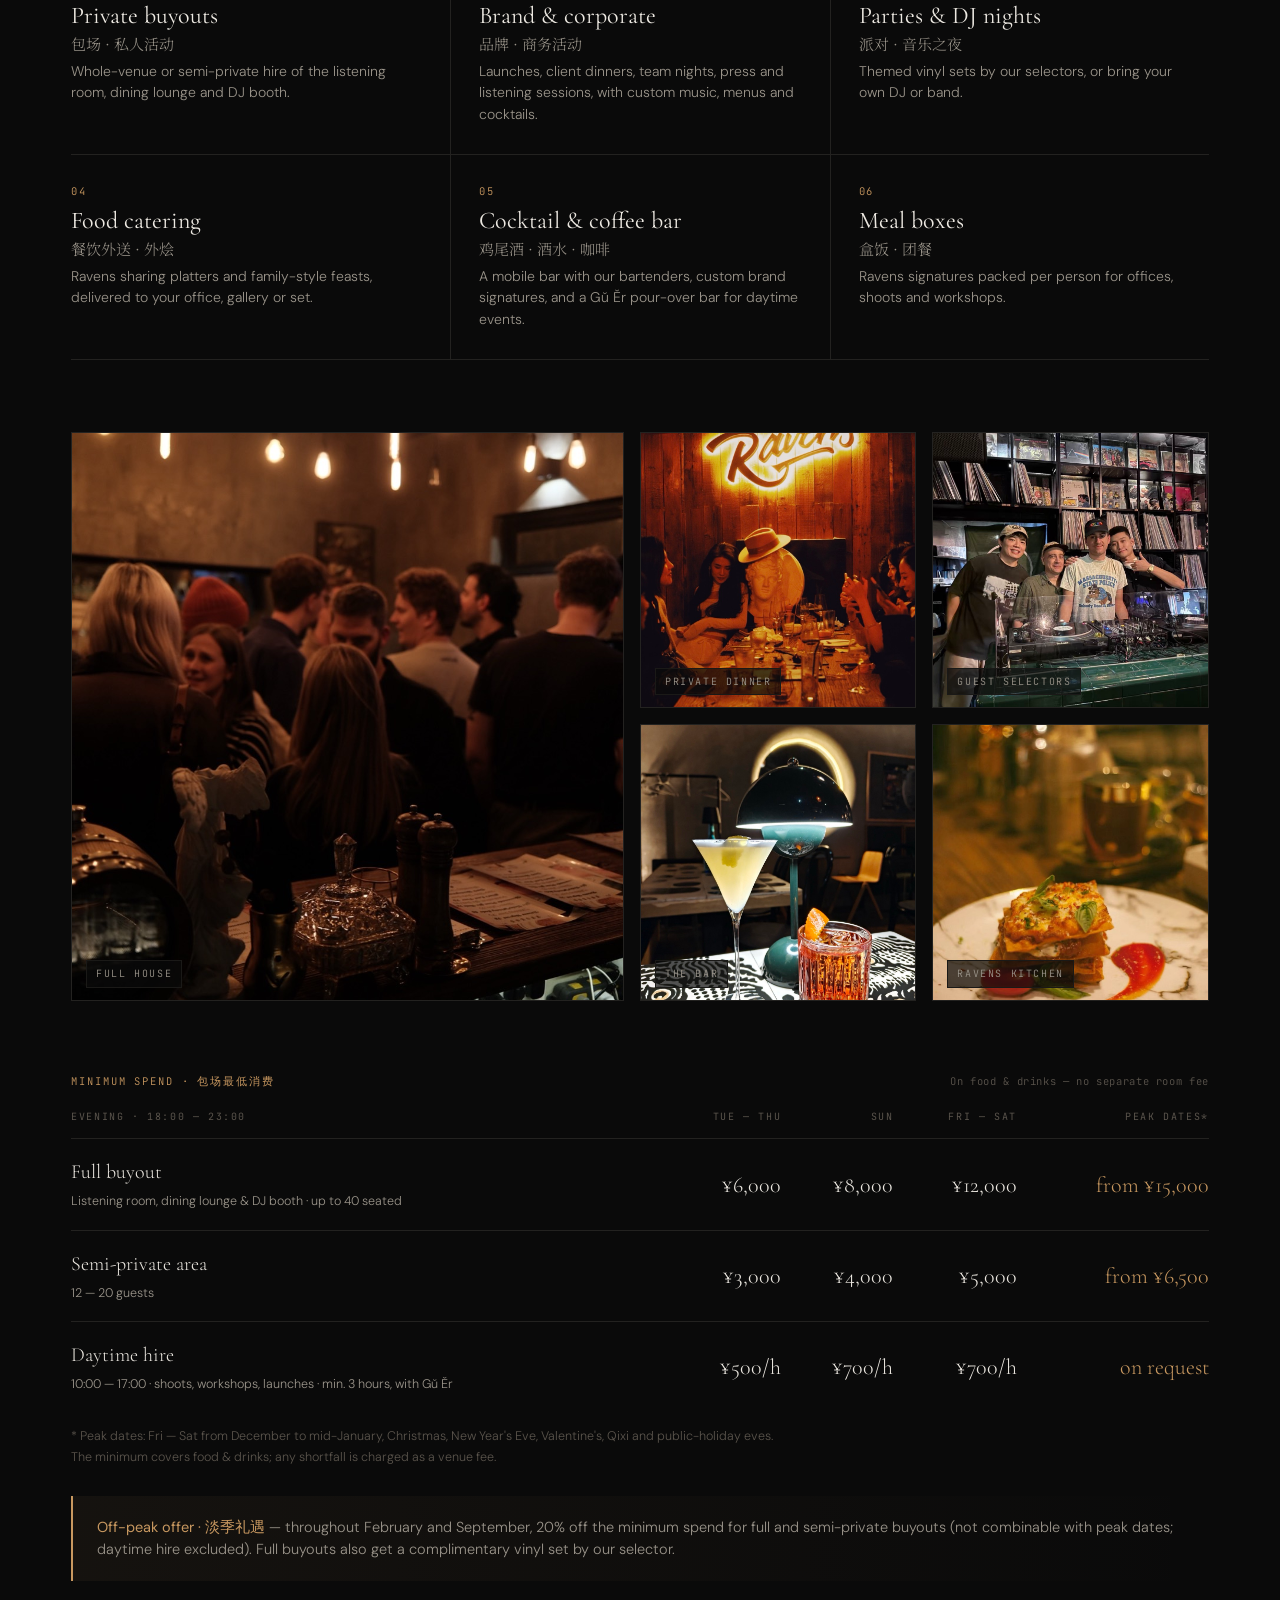
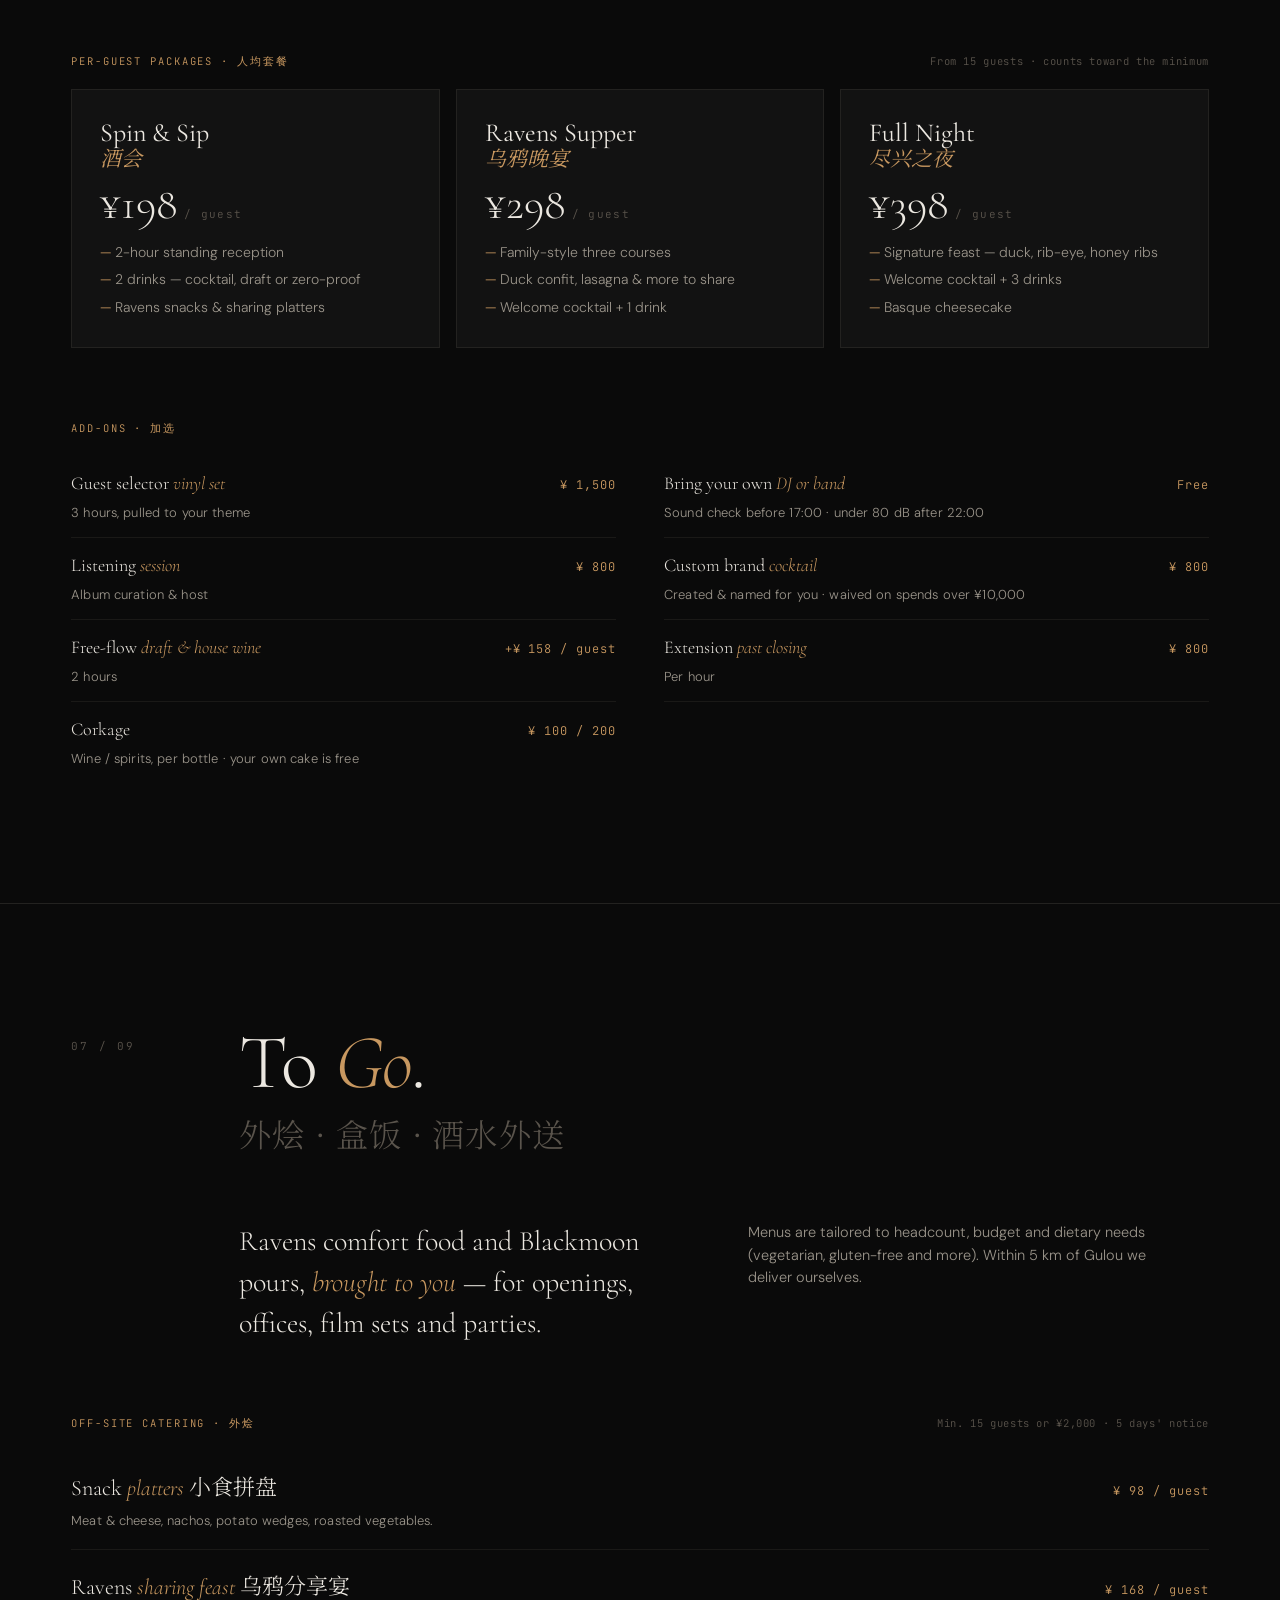
==== commit 05be65ae: "Add events, catering & meal-box sections with downloadable brochure - New sections: Host a Night (bu" ====
--- a/index.html
+++ b/index.html
@@ -9,12 +9,12 @@
 
   <!-- ─── SEO META ────────────────────────────────────────────── -->
   <title>Blackmoon | Vinyl Listening Bar in Beijing</title>
-  <meta name="description" content="Blackmoon — Beijing's vinyl listening bar in the hutongs. Cocktails, craft beer, dinner by Ravens, and specialty coffee. Jazz, soul, hip-hop on wax." />
+  <meta name="description" content="Blackmoon — Beijing's vinyl listening bar in the hutongs. Cocktails, craft beer, dinner by Ravens, specialty coffee — plus private events, catering and meal boxes." />
   <link rel="canonical" href="https://blackmoonbeijing.com/" />
   <meta property="og:type" content="website" />
   <meta property="og:url" content="https://blackmoonbeijing.com/" />
   <meta property="og:title" content="Blackmoon | Vinyl Listening Bar in Beijing" />
-  <meta property="og:description" content="Vinyl listening bar, cocktails, dinner &amp; specialty coffee in a Beijing hutong courtyard. Jazz, soul, hip-hop on wax." />
+  <meta property="og:description" content="Vinyl listening bar, cocktails, dinner &amp; specialty coffee in a Beijing hutong. Private events, catering &amp; meal boxes. Jazz, soul, hip-hop on wax." />
   <meta property="og:locale" content="en" />
   <meta property="og:locale:alternate" content="zh_CN" />
   <link rel="alternate" hreflang="en" href="https://blackmoonbeijing.com/" />
@@ -575,6 +575,95 @@
       .map-card{max-height:200px !important}
     }
 
+
+    /* ─── Events, catering & terms (brochure content) ─── */
+    .svc-grid{display:grid;grid-template-columns:repeat(3,1fr);gap:0;border-top:1px solid var(--rule);margin-bottom:72px}
+    @media (max-width:880px){ .svc-grid{grid-template-columns:1fr 1fr} }
+    @media (max-width:560px){ .svc-grid{grid-template-columns:1fr} }
+    .svc{padding:28px 28px 28px 0;border-bottom:1px solid var(--rule);display:flex;flex-direction:column;gap:8px}
+    .svc + .svc{padding-left:28px;border-left:1px solid var(--rule)}
+    .svc:nth-child(3n+1){padding-left:0;border-left:0}
+    @media (max-width:880px){ .svc,.svc + .svc{padding:24px 20px 24px 0;border-left:0} .svc:nth-child(even){padding-left:20px;border-left:1px solid var(--rule)} }
+    @media (max-width:560px){ .svc:nth-child(even){padding-left:0;border-left:0} }
+    .svc-num{font-family:var(--f-mono);font-size:10.5px;letter-spacing:0.18em;color:var(--accent)}
+    .svc-title{font-family:var(--f-display);font-size:24px;font-weight:400;color:var(--fg);line-height:1.2}
+    .svc-title .cn{display:block;font-size:15px;color:var(--fg-dim);margin-top:4px}
+    .svc p{color:var(--fg-dim);font-size:14px;max-width:38ch}
+
+    .block-label{font-family:var(--f-mono);font-size:10.5px;letter-spacing:0.18em;text-transform:uppercase;color:var(--accent);margin:72px 0 20px;display:flex;justify-content:space-between;gap:16px;flex-wrap:wrap}
+    .block-label span:last-child{color:var(--fg-faint);text-transform:none;letter-spacing:0.06em}
+
+    .ptable-wrap{overflow-x:auto;-webkit-overflow-scrolling:touch}
+    .ptable{width:100%;border-collapse:collapse;min-width:640px}
+    .ptable th{font-family:var(--f-mono);font-size:10px;letter-spacing:0.16em;text-transform:uppercase;color:var(--fg-faint);font-weight:400;text-align:right;padding:0 0 14px 12px;white-space:nowrap}
+    .ptable th:first-child{text-align:left;padding-left:0}
+    .ptable td{border-top:1px solid var(--rule);padding:18px 0 18px 12px;text-align:right;font-family:var(--f-display);font-size:22px;color:var(--fg);white-space:nowrap}
+    .ptable td:first-child{text-align:left;padding-left:0;white-space:normal;font-size:20px}
+    .ptable td:first-child small{display:block;font-family:var(--f-body);font-size:12.5px;color:var(--fg-dim);margin-top:4px}
+    .ptable td.peak{color:var(--accent)}
+    .fine{font-size:12.5px;color:var(--fg-faint);margin-top:14px;max-width:90ch;line-height:1.65}
+    .offpeak{margin-top:28px;padding:20px 24px;border-left:2px solid var(--accent);background:linear-gradient(90deg,rgba(200,152,96,0.06),transparent);font-size:14.5px;color:var(--fg-dim)}
+    .offpeak b{color:var(--accent);font-weight:400}
+
+    .pkg-grid{display:grid;grid-template-columns:repeat(3,1fr);gap:16px}
+    @media (max-width:880px){ .pkg-grid{grid-template-columns:1fr} }
+    .pkg{border:1px solid var(--rule);background:var(--bg-2);padding:28px;display:flex;flex-direction:column;gap:10px;transition:border-color .3s}
+    .pkg:hover{border-color:var(--accent)}
+    .pkg-name{font-family:var(--f-display);font-size:26px;font-weight:400;color:var(--fg);line-height:1.15}
+    .pkg-name .ital{font-style:italic;color:var(--accent);font-size:0.8em;display:block}
+    .pkg-price{font-family:var(--f-display);font-size:44px;font-weight:300;color:var(--fg);line-height:1}
+    .pkg-price small{font-family:var(--f-mono);font-size:11px;letter-spacing:0.12em;color:var(--fg-faint);margin-left:6px}
+    .pkg ul{list-style:none;color:var(--fg-dim);font-size:14px;display:flex;flex-direction:column;gap:6px;margin-top:6px}
+    .pkg li::before{content:"— ";color:var(--accent)}
+
+    .addon-grid{display:grid;grid-template-columns:1fr 1fr;column-gap:48px}
+    @media (max-width:720px){ .addon-grid{grid-template-columns:1fr} }
+    .addon-grid .menu-row{padding:14px 0}
+    .addon-grid .menu-name{font-size:18px}
+
+    .bento{display:grid;grid-template-columns:repeat(3,1fr);gap:16px}
+    @media (max-width:880px){ .bento{grid-template-columns:1fr 1fr} }
+    @media (max-width:560px){ .bento{grid-template-columns:1fr} }
+    .bx{border:1px solid var(--rule);padding:22px;display:flex;flex-direction:column;gap:6px;background:var(--bg-2)}
+    .bx-top{display:flex;justify-content:space-between;align-items:baseline;font-family:var(--f-mono);font-size:10px;letter-spacing:0.16em;text-transform:uppercase;color:var(--accent)}
+    .bx-top b{font-family:var(--f-display);font-size:26px;font-weight:300;color:var(--fg);letter-spacing:0;text-transform:none}
+    .bx-name{font-family:var(--f-display);font-size:21px;color:var(--fg);font-weight:400}
+    .bx-name .cn{font-size:15px;color:var(--fg-dim);margin-left:6px}
+    .bx p{font-size:13px;color:var(--fg-dim)}
+    .facts{display:grid;grid-template-columns:repeat(4,1fr);gap:24px;margin-top:28px;border-top:1px solid var(--rule);padding-top:24px}
+    @media (max-width:720px){ .facts{grid-template-columns:1fr 1fr} }
+
+    .terms-grid{display:grid;grid-template-columns:1fr 1fr;column-gap:48px}
+    @media (max-width:720px){ .terms-grid{grid-template-columns:1fr} }
+    .term{border-top:1px solid var(--rule);padding:20px 0}
+    .term h3{font-family:var(--f-display);font-size:21px;font-weight:400;color:var(--fg)}
+    .term h3 .cn{font-size:15px;color:var(--fg-dim);margin-left:8px}
+    .term p{font-size:14px;color:var(--fg-dim);margin-top:6px;max-width:52ch}
+    .week{display:grid;grid-template-columns:repeat(7,1fr);gap:6px;margin-bottom:12px}
+    .week div{padding:12px 4px;text-align:center;font-family:var(--f-mono);font-size:10px;letter-spacing:0.12em;text-transform:uppercase;border:1px solid var(--rule);color:var(--fg-dim);line-height:1.6}
+    .week .busy{border-color:var(--accent-2);color:var(--fg)}
+    .week .peak{background:var(--accent);border-color:var(--accent);color:var(--bg)}
+    .week .closed{border-style:dashed;color:var(--fg-faint)}
+    .card-row{display:grid;grid-template-columns:repeat(4,1fr);gap:12px}
+    @media (max-width:720px){ .card-row{grid-template-columns:1fr 1fr} }
+    .card-row div{border:1px solid var(--rule);padding:18px;background:linear-gradient(160deg,var(--bg-3),var(--bg))}
+    .card-row b{display:block;font-family:var(--f-display);font-size:26px;font-weight:300;color:var(--fg)}
+    .card-row span{font-family:var(--f-mono);font-size:10px;letter-spacing:0.12em;color:var(--accent);text-transform:uppercase}
+
+    .dl-band{margin-top:72px;padding:32px;border:1px solid var(--accent);background:linear-gradient(180deg,rgba(200,152,96,0.07),transparent);display:flex;justify-content:space-between;align-items:center;gap:24px;flex-wrap:wrap}
+    .dl-band .t{font-family:var(--f-display);font-size:clamp(22px,2.6vw,30px);font-weight:300;color:var(--fg)}
+    .dl-band .t .ital{font-style:italic;color:var(--accent)}
+    .dl-band .m{font-family:var(--f-mono);font-size:10.5px;letter-spacing:0.14em;color:var(--fg-faint);text-transform:uppercase;margin-top:6px}
+    .dl-band .actions{display:flex;gap:10px;flex-wrap:wrap}
+    @media (max-width:600px){
+      .svc-grid{margin-bottom:48px}
+      .block-label{margin:48px 0 16px}
+      .pkg{padding:22px}
+      .pkg-price{font-size:36px}
+      .dl-band{padding:20px 16px;flex-direction:column;align-items:flex-start}
+      .dl-band .actions,.dl-band .actions .btn{width:100%;justify-content:center}
+      .week div{font-size:9px;padding:10px 2px}
+    }
   </style>
 </head>
 <body>
@@ -593,6 +682,7 @@
         <li><a href="#drinks">Pour</a></li>
         <li><a href="#food">Plate</a></li>
         <li><a href="#coffee">Day</a></li>
+        <li><a href="#events">Events</a></li>
         <li><a href="#location">Find Us</a></li>
       </ul>
       <div class="nav-right">
@@ -623,14 +713,17 @@
           <span class="ital">Listening Bar.</span>
         </h1>
 
-        <p class="hero-subtitle"><span class="accent">黑月</span> · <span class="accent">乌鸦</span> · <span class="accent">古耳</span> — a trinity of listening, dining, and coffee tucked deep in Beijing's hutongs. Vinyl bar, kitchen, and roastery under one courtyard roof.</p>
+        <p class="hero-subtitle"><span class="accent">黑月</span> · <span class="accent">乌鸦</span> · <span class="accent">古耳</span> — a trinity of listening, dining, and coffee tucked deep in Beijing's hutongs. Vinyl bar, kitchen, and coffee under one roof — and now hosting your nights, too.</p>
 
         <div class="hero-ctas">
           <a class="btn btn-primary" href="#location">
             Find Us <span class="arr">→</span>
           </a>
-          <a class="btn btn-ghost" href="https://www.instagram.com/blackmoon.beijing/" target="_blank" rel="noopener" onclick="event.stopPropagation()">
-            Follow Us <span class="arr">→</span>
+          <a class="btn btn-ghost" href="#events">
+            Events &amp; Catering <span class="arr">→</span>
+          </a>
+          <a class="btn btn-ghost" href="/assets/downloads/blackmoon-ravens-brochure.pdf" download="Blackmoon-Ravens-Brochure.pdf">
+            Brochure PDF <span class="arr">↓</span>
           </a>
         </div>
       </div>
@@ -662,7 +755,7 @@
     <section class="sec" id="sound" data-screen-label="The Sound" aria-labelledby="sound-title">
       <div class="wrap">
         <div class="sec-head">
-          <div class="sec-num">01 / 07</div>
+          <div class="sec-num">01 / 09</div>
           <h2 class="sec-title" id="sound-title">
             The <span class="ital">Sound</span>.
             <span class="cn mono">声音</span>
@@ -677,7 +770,7 @@
             </p>
           </div>
           <div class="sound-body">
-            <p>Tucked behind a black hutong door, the room is tuned for low-volume listening: a carefully built analog signal path, acoustic treatment across the brick walls of a 200-year-old courtyard, and a wax-only rotation pulled from a decade of digging across China, New York, California, and Tokyo.</p>
+            <p>Tucked behind a black hutong door, the room is tuned for low-volume listening: a carefully built analog signal path, acoustic treatment across the brick walls, and a wax-only rotation pulled from a decade of digging across China, New York, California, and Tokyo.</p>
             <p>
               Come early for quiet sets and a slow drink, stay for selectors deep into the night on weekends.
             </p>
@@ -835,7 +928,7 @@
     <section class="sec" id="space" data-screen-label="Space" aria-labelledby="space-title">
       <div class="wrap">
         <div class="sec-head">
-          <div class="sec-num">02 / 07</div>
+          <div class="sec-num">02 / 09</div>
           <h2 class="sec-title" id="space-title">
             The <span class="ital">Space</span>.
             <span class="cn mono">环境</span>
@@ -845,10 +938,10 @@
         <div class="gallery-intro">
           <div></div>
           <p class="gallery-lede">
-            A restored <span class="accent">siheyuan courtyard</span> behind a black hutong door &mdash; brick, tungsten, vinyl, and very little else.
+            A listening room and dining lounge behind a <span class="accent">black hutong door</span> &mdash; brick, tungsten, vinyl, and very little else.
           </p>
           <div class="gallery-body">
-            <p>Fourty seats across the main listening room and dinning lounge. A vinyl wall stretching the full length behind the bar, and a single warm-glow filament behind the booth.</p>
+            <p>Forty seats across the main listening room and dining lounge. A vinyl wall stretching the full length behind the bar, and a single warm-glow filament behind the booth.</p>
           </div>
         </div>
 
@@ -870,7 +963,7 @@
             <span class="gal-cap">Vinyl wall</span>
           </div>
           <div class="gal-slot">
-            <img src="assets/pics/space/6.JPG" alt="Hutong courtyard entrance to Blackmoon Listening Bar Beijing" loading="lazy">
+            <img src="assets/pics/space/6.JPG" alt="Hutong entrance to Blackmoon Listening Bar Beijing" loading="lazy">
             <span class="gal-cap">Hutong Quietness</span>
           </div>
         </div>
@@ -900,7 +993,7 @@
     <section class="sec" id="drinks" data-screen-label="Drinks" aria-labelledby="drinks-title">
       <div class="wrap">
         <div class="sec-head">
-          <div class="sec-num">03 / 07</div>
+          <div class="sec-num">03 / 09</div>
           <h2 class="sec-title" id="drinks-title">
             The <span class="ital">Pour</span>.
             <span class="cn mono">饮品</span>
@@ -1012,7 +1105,7 @@
     <section class="sec" id="food" data-screen-label="Food" aria-labelledby="food-title">
       <div class="wrap">
         <div class="sec-head">
-          <div class="sec-num">04 / 07</div>
+          <div class="sec-num">04 / 09</div>
           <h2 class="sec-title" id="food-title">
             The <span class="ital">Plate</span>.
             <span class="cn mono">正餐</span>
@@ -1120,7 +1213,7 @@
     <section class="sec" id="coffee" data-screen-label="Coffee" aria-labelledby="coffee-title">
       <div class="wrap">
         <div class="sec-head">
-          <div class="sec-num">05 / 07</div>
+          <div class="sec-num">05 / 09</div>
           <h2 class="sec-title" id="coffee-title">
             The <span class="ital">Day</span>.
             <span class="cn mono">咖啡</span>
@@ -1215,10 +1308,172 @@
         </div>
       </div>
     </section>
+
+    <section class="sec" id="events" data-screen-label="Events" aria-labelledby="events-title">
+      <div class="wrap">
+        <div class="sec-head">
+          <div class="sec-num">06 / 09</div>
+          <h2 class="sec-title" id="events-title">
+            Host a <span class="ital">Night</span>.
+            <span class="cn mono">包场与活动</span>
+          </h2>
+        </div>
+
+        <div class="gallery-intro">
+          <div></div>
+          <p class="gallery-lede">
+            From one table to the whole room &mdash; <span class="accent">a listening room, a vinyl wall, a kitchen and a bar</span>, ready for your night.
+          </p>
+          <div class="gallery-body">
+            <p>Birthdays, client dinners, launches, album listening sessions, wrap parties. Our selectors pull records to your theme, or bring your own DJ. Ravens cooks, the bar pours, and we take care of the rest.</p>
+          </div>
+        </div>
+
+        <div class="svc-grid">
+          <div class="svc"><span class="svc-num">01</span><h3 class="svc-title">Private buyouts <span class="cn">包场 · 私人活动</span></h3><p>Whole-venue or semi-private hire of the listening room, dining lounge and DJ booth.</p></div>
+          <div class="svc"><span class="svc-num">02</span><h3 class="svc-title">Brand &amp; corporate <span class="cn">品牌 · 商务活动</span></h3><p>Launches, client dinners, team nights, press and listening sessions, with custom music, menus and cocktails.</p></div>
+          <div class="svc"><span class="svc-num">03</span><h3 class="svc-title">Parties &amp; DJ nights <span class="cn">派对 · 音乐之夜</span></h3><p>Themed vinyl sets by our selectors, or bring your own DJ or band.</p></div>
+          <div class="svc"><span class="svc-num">04</span><h3 class="svc-title">Food catering <span class="cn">餐饮外送 · 外烩</span></h3><p>Ravens sharing platters and family-style feasts, delivered to your office, gallery or set.</p></div>
+          <div class="svc"><span class="svc-num">05</span><h3 class="svc-title">Cocktail &amp; coffee bar <span class="cn">鸡尾酒 · 酒水 · 咖啡</span></h3><p>A mobile bar with our bartenders, custom brand signatures, and a Gǔ Ěr pour-over bar for daytime events.</p></div>
+          <div class="svc"><span class="svc-num">06</span><h3 class="svc-title">Meal boxes <span class="cn">盒饭 · 团餐</span></h3><p>Ravens signatures packed per person for offices, shoots and workshops.</p></div>
+        </div>
+
+        <div class="gal-wide">
+          <div class="gal-slot w-hero"><img src="assets/pics/events/crowd.jpg" alt="A full house at a Blackmoon night in Beijing" loading="lazy"><span class="gal-cap">Full house</span></div>
+          <div class="gal-slot"><img src="assets/pics/events/ravens-dinner.jpg" alt="Long-table private dinner at Ravens" loading="lazy"><span class="gal-cap">Private dinner</span></div>
+          <div class="gal-slot"><img src="assets/pics/events/djs-group.jpg" alt="Guest selectors at the Blackmoon DJ booth" loading="lazy"><span class="gal-cap">Guest selectors</span></div>
+          <div class="gal-slot"><img src="assets/pics/events/cocktails-lamp.jpg" alt="Cocktails under a green lamp" loading="lazy"><span class="gal-cap">The bar</span></div>
+          <div class="gal-slot"><img src="assets/pics/events/lasagna.jpg" alt="Ravens lasagna" loading="lazy"><span class="gal-cap">Ravens kitchen</span></div>
+        </div>
+
+        <div class="block-label"><span>Minimum spend · 包场最低消费</span><span>On food &amp; drinks — no separate room fee</span></div>
+        <div class="ptable-wrap">
+          <table class="ptable">
+            <thead><tr><th>Evening · 18:00 — 23:00</th><th>Tue — Thu</th><th>Sun</th><th>Fri — Sat</th><th>Peak dates*</th></tr></thead>
+            <tbody>
+              <tr><td>Full buyout<small>Listening room, dining lounge &amp; DJ booth · up to 40 seated</small></td><td>¥6,000</td><td>¥8,000</td><td>¥12,000</td><td class="peak">from ¥15,000</td></tr>
+              <tr><td>Semi-private area<small>12 — 20 guests</small></td><td>¥3,000</td><td>¥4,000</td><td>¥5,000</td><td class="peak">from ¥6,500</td></tr>
+              <tr><td>Daytime hire<small>10:00 — 17:00 · shoots, workshops, launches · min. 3 hours, with Gǔ Ěr</small></td><td>¥500/h</td><td>¥700/h</td><td>¥700/h</td><td class="peak">on request</td></tr>
+            </tbody>
+          </table>
+        </div>
+        <p class="fine">* Peak dates: Fri — Sat from December to mid-January, Christmas, New Year's Eve, Valentine's, Qixi and public-holiday eves. The minimum covers food &amp; drinks; any shortfall is charged as a venue fee.</p>
+        <div class="offpeak"><b>Off-peak offer · 淡季礼遇</b> &mdash; throughout February and September, 20% off the minimum spend for full and semi-private buyouts (not combinable with peak dates; daytime hire excluded). Full buyouts also get a complimentary vinyl set by our selector.</div>
+
+        <div class="block-label"><span>Per-guest packages · 人均套餐</span><span>From 15 guests · counts toward the minimum</span></div>
+        <div class="pkg-grid">
+          <div class="pkg"><h3 class="pkg-name">Spin &amp; Sip <span class="ital">酒会</span></h3><div class="pkg-price">¥198<small>/ guest</small></div><ul><li>2-hour standing reception</li><li>2 drinks — cocktail, draft or zero-proof</li><li>Ravens snacks &amp; sharing platters</li></ul></div>
+          <div class="pkg"><h3 class="pkg-name">Ravens Supper <span class="ital">乌鸦晚宴</span></h3><div class="pkg-price">¥298<small>/ guest</small></div><ul><li>Family-style three courses</li><li>Duck confit, lasagna &amp; more to share</li><li>Welcome cocktail + 1 drink</li></ul></div>
+          <div class="pkg"><h3 class="pkg-name">Full Night <span class="ital">尽兴之夜</span></h3><div class="pkg-price">¥398<small>/ guest</small></div><ul><li>Signature feast — duck, rib-eye, honey ribs</li><li>Welcome cocktail + 3 drinks</li><li>Basque cheesecake</li></ul></div>
+        </div>
+
+        <div class="block-label"><span>Add-ons · 加选</span><span></span></div>
+        <div class="addon-grid menu" style="margin-top:0;padding-top:0;border-top:0">
+          <div class="menu-row"><div><span class="menu-name">Guest selector <span class="ital">vinyl set</span></span><span class="menu-desc">3 hours, pulled to your theme</span></div><span class="menu-price">¥ 1,500</span></div>
+          <div class="menu-row"><div><span class="menu-name">Bring your own <span class="ital">DJ or band</span></span><span class="menu-desc">Sound check before 17:00 · under 80 dB after 22:00</span></div><span class="menu-price">Free</span></div>
+          <div class="menu-row"><div><span class="menu-name">Listening <span class="ital">session</span></span><span class="menu-desc">Album curation &amp; host</span></div><span class="menu-price">¥ 800</span></div>
+          <div class="menu-row"><div><span class="menu-name">Custom brand <span class="ital">cocktail</span></span><span class="menu-desc">Created &amp; named for you · waived on spends over ¥10,000</span></div><span class="menu-price">¥ 800</span></div>
+          <div class="menu-row"><div><span class="menu-name">Free-flow <span class="ital">draft &amp; house wine</span></span><span class="menu-desc">2 hours</span></div><span class="menu-price">+¥ 158 / guest</span></div>
+          <div class="menu-row"><div><span class="menu-name">Extension <span class="ital">past closing</span></span><span class="menu-desc">Per hour</span></div><span class="menu-price">¥ 800</span></div>
+          <div class="menu-row"><div><span class="menu-name">Corkage</span><span class="menu-desc">Wine / spirits, per bottle · your own cake is free</span></div><span class="menu-price">¥ 100 / 200</span></div>
+        </div>
+      </div>
+    </section>
+
+
+    <section class="sec" id="catering" data-screen-label="Catering" aria-labelledby="catering-title">
+      <div class="wrap">
+        <div class="sec-head">
+          <div class="sec-num">07 / 09</div>
+          <h2 class="sec-title" id="catering-title">
+            To <span class="ital">Go</span>.
+            <span class="cn mono">外烩 · 盒饭 · 酒水外送</span>
+          </h2>
+        </div>
+
+        <div class="gallery-intro">
+          <div></div>
+          <p class="gallery-lede">
+            Ravens comfort food and Blackmoon pours, <span class="accent">brought to you</span> &mdash; for openings, offices, film sets and parties.
+          </p>
+          <div class="gallery-body">
+            <p>Menus are tailored to headcount, budget and dietary needs (vegetarian, gluten-free and more). Within 5 km of Gulou we deliver ourselves.</p>
+          </div>
+        </div>
+
+        <div class="block-label"><span>Off-site catering · 外烩</span><span>Min. 15 guests or ¥2,000 · 5 days' notice</span></div>
+        <div class="menu" style="margin-top:0;padding-top:0;border-top:0">
+          <div class="menu-row"><div><span class="menu-name">Snack <span class="ital">platters</span> <span class="cn">小食拼盘</span></span><span class="menu-desc">Meat &amp; cheese, nachos, potato wedges, roasted vegetables.</span></div><span class="menu-price">¥ 98 / guest</span></div>
+          <div class="menu-row"><div><span class="menu-name">Ravens <span class="ital">sharing feast</span> <span class="cn">乌鸦分享宴</span></span><span class="menu-desc">Platters, duck confit, lasagna and salad.</span></div><span class="menu-price">¥ 168 / guest</span></div>
+          <div class="menu-row"><div><span class="menu-name">Signature <span class="ital">feast</span> <span class="cn">招牌宴</span></span><span class="menu-desc">Adds balsamic rib-eye, honey-glazed ribs and dessert.</span></div><span class="menu-price">¥ 238 / guest</span></div>
+        </div>
+        <p class="fine">Free delivery within 5 km on orders over ¥3,000, otherwise ¥100 — 300 · on-site staff ¥300 each (4 hours) · serveware ¥200.</p>
+
+        <div class="block-label"><span>Meal boxes · 盒饭团餐</span><span>Min. 15 boxes · 2 days' notice</span></div>
+        <div class="bento">
+          <div class="bx"><div class="bx-top"><span>A · Classic</span><b>¥68</b></div><span class="bx-name">Lasagna <span class="cn">千层面</span></span><p>Layered ragù and cheese, side salad.</p></div>
+          <div class="bx"><div class="bx-top"><span>A · Classic</span><b>¥68</b></div><span class="bx-name">Burger set <span class="cn">汉堡套餐</span></span><p>House beef burger with potato wedges.</p></div>
+          <div class="bx"><div class="bx-top"><span>A · Classic · Veg</span><b>¥68</b></div><span class="bx-name">Veggie quinoa bowl <span class="cn">烤蔬菜藜麦碗</span></span><p>Roasted vegetables, quinoa, goat cheese, honey mustard.</p></div>
+          <div class="bx"><div class="bx-top"><span>B · Signature</span><b>¥98</b></div><span class="bx-name">Duck confit <span class="cn">油封鸭腿饭</span></span><p>12-hour duck leg, apricot teriyaki, mash or rice.</p></div>
+          <div class="bx"><div class="bx-top"><span>B · Signature</span><b>¥98</b></div><span class="bx-name">BBQ ribs <span class="cn">蜂蜜烤肋排饭</span></span><p>House BBQ ribs, seasonal greens, rice.</p></div>
+          <div class="bx"><div class="bx-top"><span>C · Premium</span><b>¥138</b></div><span class="bx-name">Rib-eye <span class="cn">香脂醋牛排饭</span></span><p>Sliced grain-fed rib-eye, asparagus, balsamic.</p></div>
+        </div>
+        <div class="facts">
+          <div><span class="space-stat-label">Delivery</span><span class="space-stat-val">Lunch <span class="ital">11:30 — 13:00</span></span></div>
+          <div><span class="space-stat-label">Or dinner</span><span class="space-stat-val"><span class="ital">17:30 — 19:00</span></span></div>
+          <div><span class="space-stat-label">Free delivery</span><span class="space-stat-val">30+ <span class="ital">boxes</span></span></div>
+          <div><span class="space-stat-label">Volume</span><span class="space-stat-val">5% / 10% <span class="ital">off</span></span></div>
+        </div>
+        <p class="fine">Lunch Tue — Fri. Final count by 18:00 the day before. 5% off 50+ boxes, 10% off 100+. Add a soft drink ¥10, Gǔ Ěr coffee ¥25 or Basque cheesecake ¥30. Monthly billing for crews and regular orders.</p>
+
+        <div class="block-label"><span>Drinks &amp; coffee bar · 酒水外烩</span><span>Book 7 days ahead</span></div>
+        <div class="menu" style="margin-top:0;padding-top:0;border-top:0">
+          <div class="menu-row"><div><span class="menu-name">Mobile <span class="ital">bar</span> <span class="cn">移动吧台</span></span><span class="menu-desc">1 bartender, 3 hours, up to 50 guests, ice &amp; glassware. Extra bartender ¥800 · extra hour ¥400.</span></div><span class="menu-price">¥ 1,500</span></div>
+          <div class="menu-row"><div><span class="menu-name">Drink <span class="ital">packages</span></span><span class="menu-desc">2 or 3 drinks per guest — cocktails, draft or zero-proof. Or per drink: cocktail ¥60 · beer ¥45, min. ¥3,000.</span></div><span class="menu-price">¥ 128 / 168</span></div>
+          <div class="menu-row"><div><span class="menu-name">Gǔ Ěr <span class="ital">coffee bar</span> <span class="cn">古耳咖啡吧</span></span><span class="menu-desc">1 barista, 3 hours, 50 cups included · extra cup ¥30.</span></div><span class="menu-price">¥ 1,500</span></div>
+        </div>
+
+        <div class="block-label"><span>Booking terms · 预订须知</span><span>Prices in RMB, service included · valid until 31 March 2027</span></div>
+        <div class="week" aria-label="Busy days">
+          <div class="closed">Mon<br>Closed</div><div>Tue<br>Quiet</div><div>Wed<br>Quiet</div><div class="busy">Thu<br>Busy</div><div class="peak">Fri<br>Peak</div><div class="peak">Sat<br>Peak</div><div class="busy">Sun<br>Busy</div>
+        </div>
+        <p class="fine" style="margin-top:0;margin-bottom:16px">Dinner peaks 18:00 — 20:30; after 21:00 it's a drinking crowd. December — January is high season; Tue — Wed and February &amp; September are the best time for a buyout.</p>
+        <div class="terms-grid">
+          <div class="term"><h3>Deposit <span class="cn">定金</span></h3><p>50% of the minimum spend or quote secures the date; the balance is settled on the day. Monthly billing for corporate clients under contract.</p></div>
+          <div class="term"><h3>Cancellation <span class="cn">取消与改期</span></h3><p>14+ days: full refund or free reschedule · 7 — 13 days: 50% refund · under 7 days: non-refundable, one reschedule within 3 months.</p></div>
+          <div class="term"><h3>Final headcount <span class="cn">人数确认</span></h3><p>Confirm numbers 72 hours ahead; we bill the higher of confirmed or actual guests.</p></div>
+          <div class="term"><h3>Peak-hour groups <span class="cn">高峰时段订座</span></h3><p>Fri — Sat 18:00 — 21:00: groups of 8+ take a set menu with a 2-hour table; 12+ please book a semi-private area.</p></div>
+          <div class="term"><h3>Quiet hours after 22:00 <span class="cn">安静时段</span></h3><p>From 22:00, music stays below 80 dB on our in-house meter, and no loud voices outdoors — please don't gather or smoke at the door. No confetti, smoke machines or open flames (cake candles fine).</p></div>
+          <div class="term"><h3>Catering &amp; meal boxes <span class="cn">外烩与盒饭</span></h3><p>Free cancellation 48+ hours before delivery · 24 — 48 hours: 50% · under 24 hours: charged in full.</p></div>
+          <div class="term"><h3>Fapiao <span class="cn">发票</span></h3><p>Available on request. The final quote prevails.</p></div>
+          <div class="term"><h3>Damage &amp; belongings <span class="cn">损坏与物品</span></h3><p>Organisers are responsible for damage to equipment, records and serveware; please take all items with you at the end.</p></div>
+        </div>
+
+        <div class="block-label"><span>Corporate &amp; member cards · 企业储值卡</span><span>Valid at Blackmoon &amp; Ravens · bonus is drinks credit, non-cashable</span></div>
+        <div class="card-row">
+          <div><b>¥1,000</b><span>+ ¥100 credit</span></div>
+          <div><b>¥3,000</b><span>+ ¥400 credit</span></div>
+          <div><b>¥5,000</b><span>+ ¥750 credit</span></div>
+          <div><b>¥10,000+</b><span>Custom · buyout perks</span></div>
+        </div>
+
+        <aside class="dl-band" aria-label="Download brochure">
+          <div>
+            <div class="t">Everything above, in one <span class="ital">brochure</span>.</div>
+            <div class="m">Events · Catering · 盒饭 · Terms — EN / 中文 PDF · 10 pages · 5 MB</div>
+          </div>
+          <div class="actions">
+            <a class="btn btn-primary" href="/assets/downloads/blackmoon-ravens-brochure.pdf" download="Blackmoon-Ravens-Brochure.pdf">Download PDF <span class="arr">↓</span></a>
+            <a class="btn btn-ghost" href="#contact">Enquire on WeChat <span class="arr">→</span></a>
+          </div>
+        </aside>
+      </div>
+    </section>
+
     <section class="sec" id="location" data-screen-label="Location" style="border-top:1px solid var(--rule)" aria-labelledby="loc-title">
       <div class="wrap">
         <div class="sec-head">
-          <div class="sec-num">06 / 07</div>
+          <div class="sec-num">08 / 09</div>
           <h2 class="sec-title" id="loc-title">
             Find <span class="ital">Us</span>.
             <span class="cn mono">地点</span>
@@ -1339,10 +1594,10 @@
 
             <div class="hours" aria-label="Opening hours">
               <div class="hours-row" style="color:var(--accent)"><span class="day">Coffee · Daily</span><span>10:00 — 18:00</span></div>
-              <div class="hours-row"><span class="day">Bar · Mon</span><span>Closed</span></div>
-              <div class="hours-row"><span class="day">Bar · Tue — Thu</span><span>17:30 — 01:00</span></div>
-              <div class="hours-row today"><span class="day">Bar · Fri — Sat · Today</span><span>17:30 — 02:00</span></div>
-              <div class="hours-row"><span class="day">Bar · Sun</span><span>16:00 — 00:00</span></div>
+              <div class="hours-row" data-days="1"><span class="day">Bar · Mon</span><span>Closed</span></div>
+              <div class="hours-row" data-days="2,3,4"><span class="day">Bar · Tue — Thu</span><span>17:30 — 01:00</span></div>
+              <div class="hours-row" data-days="5,6"><span class="day">Bar · Fri — Sat</span><span>17:30 — 02:00</span></div>
+              <div class="hours-row" data-days="0"><span class="day">Bar · Sun</span><span>16:00 — 00:00</span></div>
             </div>
           </address>
 
@@ -1365,7 +1620,7 @@
     <section class="sec" id="contact" data-screen-label="Contact" aria-labelledby="contact-title">
       <div class="wrap">
         <div class="sec-head">
-          <div class="sec-num">07 / 07</div>
+          <div class="sec-num">09 / 09</div>
           <h2 class="sec-title" id="contact-title">
             Stay in <span class="ital">Touch</span>.
             <span class="cn mono">联系方式</span>
@@ -1376,8 +1631,8 @@
         <aside class="reserve-band" aria-label="Reservations">
           <div class="left">
             <span class="label">Reservations &middot; 预订</span>
-            <span class="title">For tables &amp; booking and inquiry, please use <span class="ital">WeChat or phone</span>.</span>
-            <span class="meta">预约请添加微信 (RavensDomain) 或致电 +86 18611741214 · 私人包场请提前 72 小时</span>
+            <span class="title">Tables, private hire &amp; catering &mdash; <span class="ital">WeChat or phone</span>.</span>
+            <span class="meta">订座请添加微信 RavensDomain · 包场、外烩与盒饭请添加微信 ruhaox · 或致电 +86 18611741214 · 包场请至少提前 72 小时</span>
           </div>
           <div class="actions">
             <a class="btn btn-primary" href="tel:+8618611741214">
@@ -1385,6 +1640,9 @@
             </a>
             <a class="btn btn-ghost" href="https://www.dianping.com/shop/GaG2HftvNr6IAEis?responseCode=ee3a5df8f48a45e291e0276216d9ff77&requestCode=caa88a5bf154413e9a79b2b54577eddd" target="_blank" rel="noopener">
               Ravens · 大众点评 <span class="arr">↗</span>
+            </a>
+            <a class="btn btn-ghost" href="/assets/downloads/blackmoon-ravens-brochure.pdf" download="Blackmoon-Ravens-Brochure.pdf">
+              Brochure PDF <span class="arr">↓</span>
             </a>
           </div>
         </aside>
@@ -1414,7 +1672,7 @@
             <span class="contact-handle">个人号 · ruhaox</span>
             <p class="contact-body">
               个人微信 — 商务合作、活动、私人包场、酒水咨询。<br/>
-              Personal WeChat for reservations, private bookings, and business inquiries.
+              Personal WeChat for private hire, events, catering, meal boxes and business inquiries.
             </p>
             <div class="qr-wrap" id="wechat-qr">
               <img class="qr-img" src="assets/qrcodes/personal_wechat.png" alt="WeChat personal QR code">
@@ -1564,7 +1822,8 @@
         </div>
         <div class="foot-meta" style="text-align:right">
           Instagram · WeChat · 公众号 · 小红书<br/>
-          1994ep@gmail.com · +86 18611741214
+          1994ep@gmail.com · +86 18611741214<br/>
+          <a href="/assets/downloads/blackmoon-ravens-brochure.pdf" download="Blackmoon-Ravens-Brochure.pdf" style="color:var(--accent)">Events &amp; catering brochure (PDF) ↓</a>
         </div>
       </div>
       <div class="foot-bottom">
@@ -1599,5 +1858,15 @@
   </script>
 
 
+  <script>
+    // Highlight today's opening-hours row (Beijing time)
+    (function(){
+      var d = new Date(new Date().toLocaleString('en-US', {timeZone: 'Asia/Shanghai'})).getDay();
+      document.querySelectorAll('.hours-row[data-days]').forEach(function(r){
+        if (r.getAttribute('data-days').split(',').indexOf(String(d)) > -1) r.classList.add('today');
+      });
+    })();
+  </script>
+
 </body>
 </html>
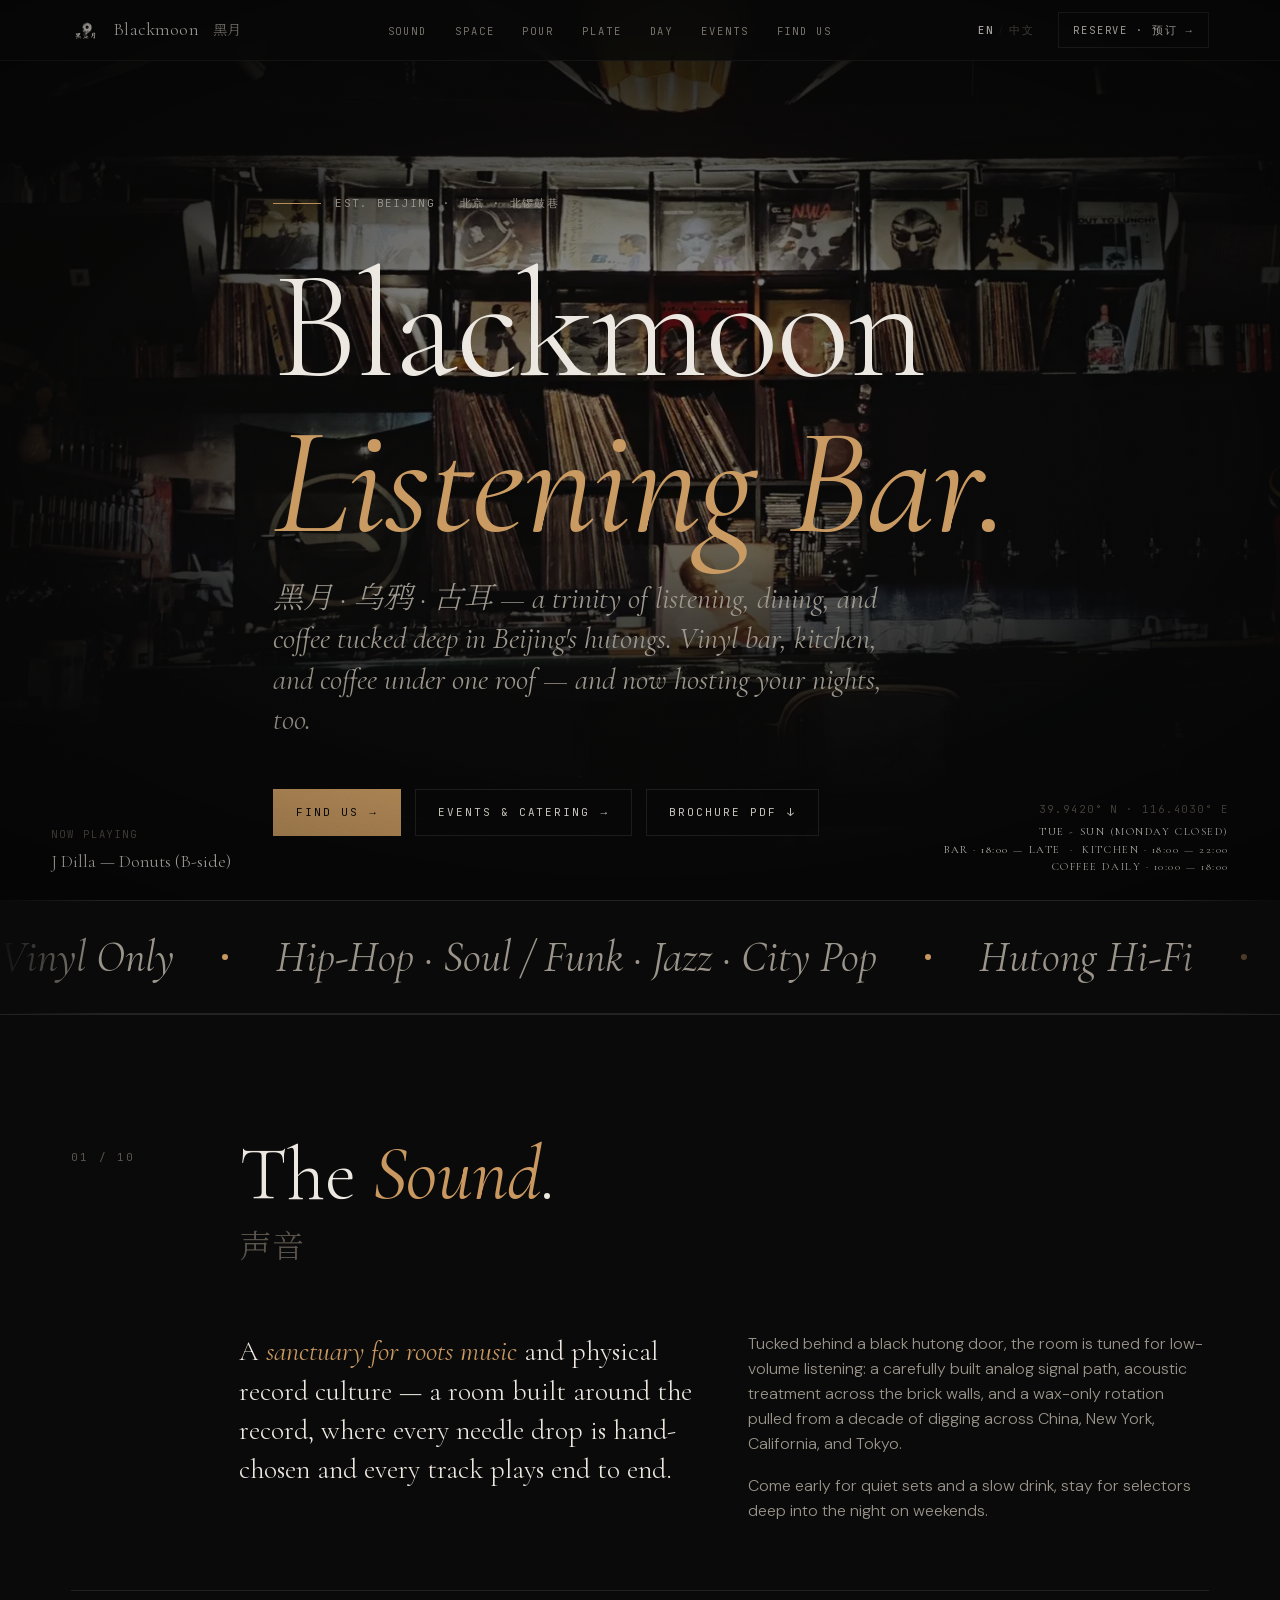
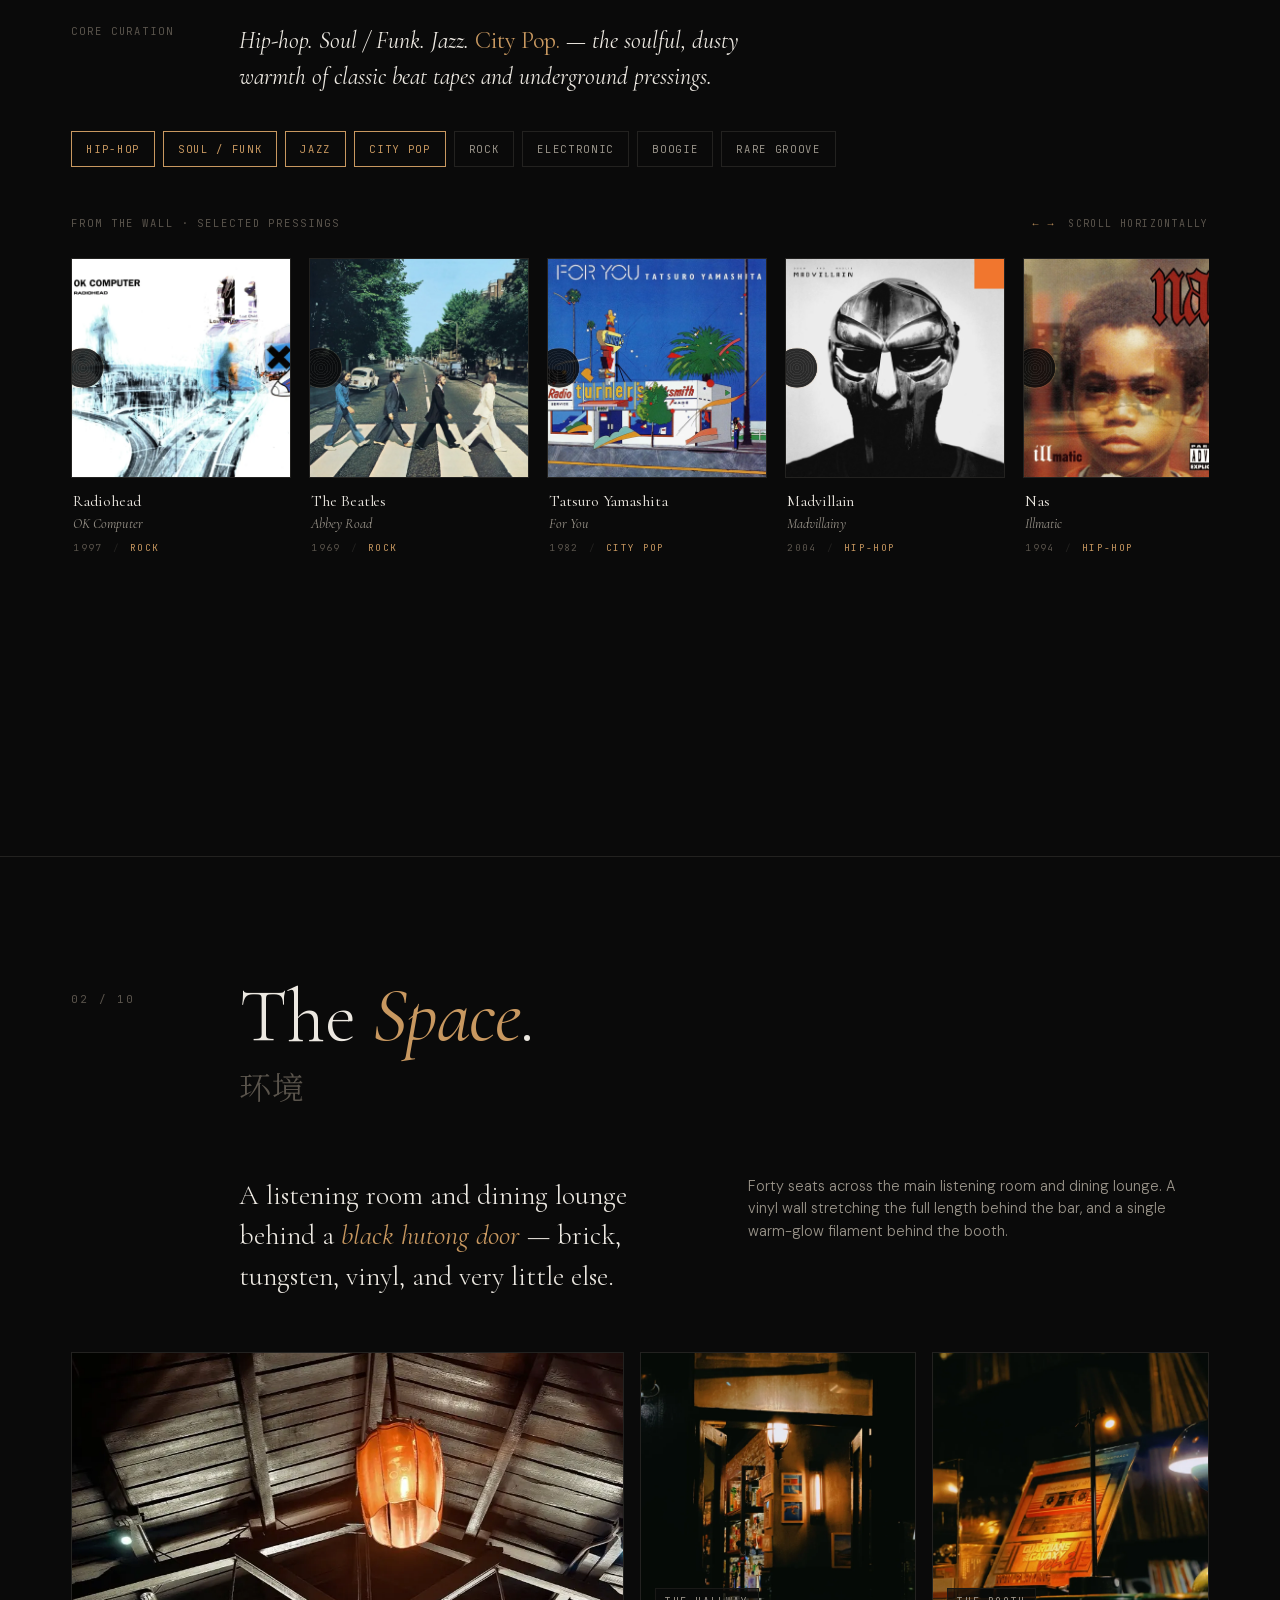
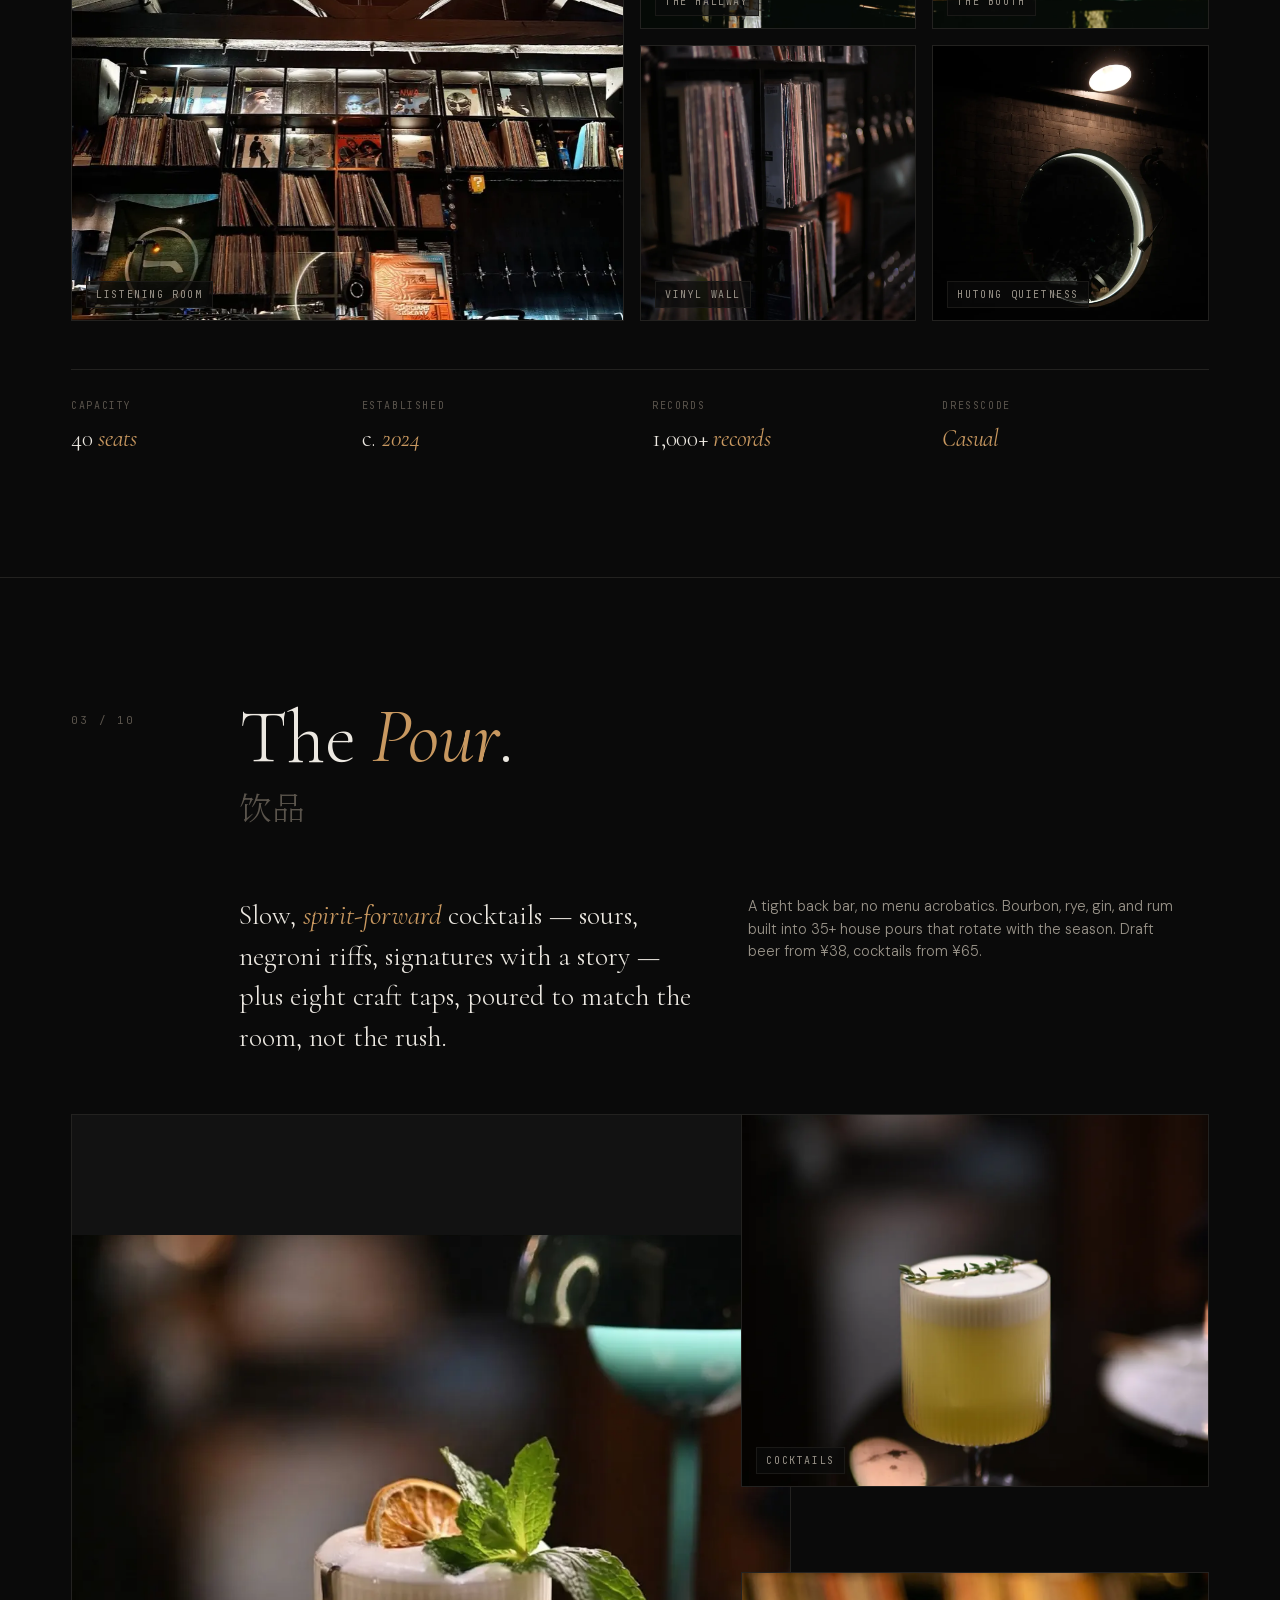
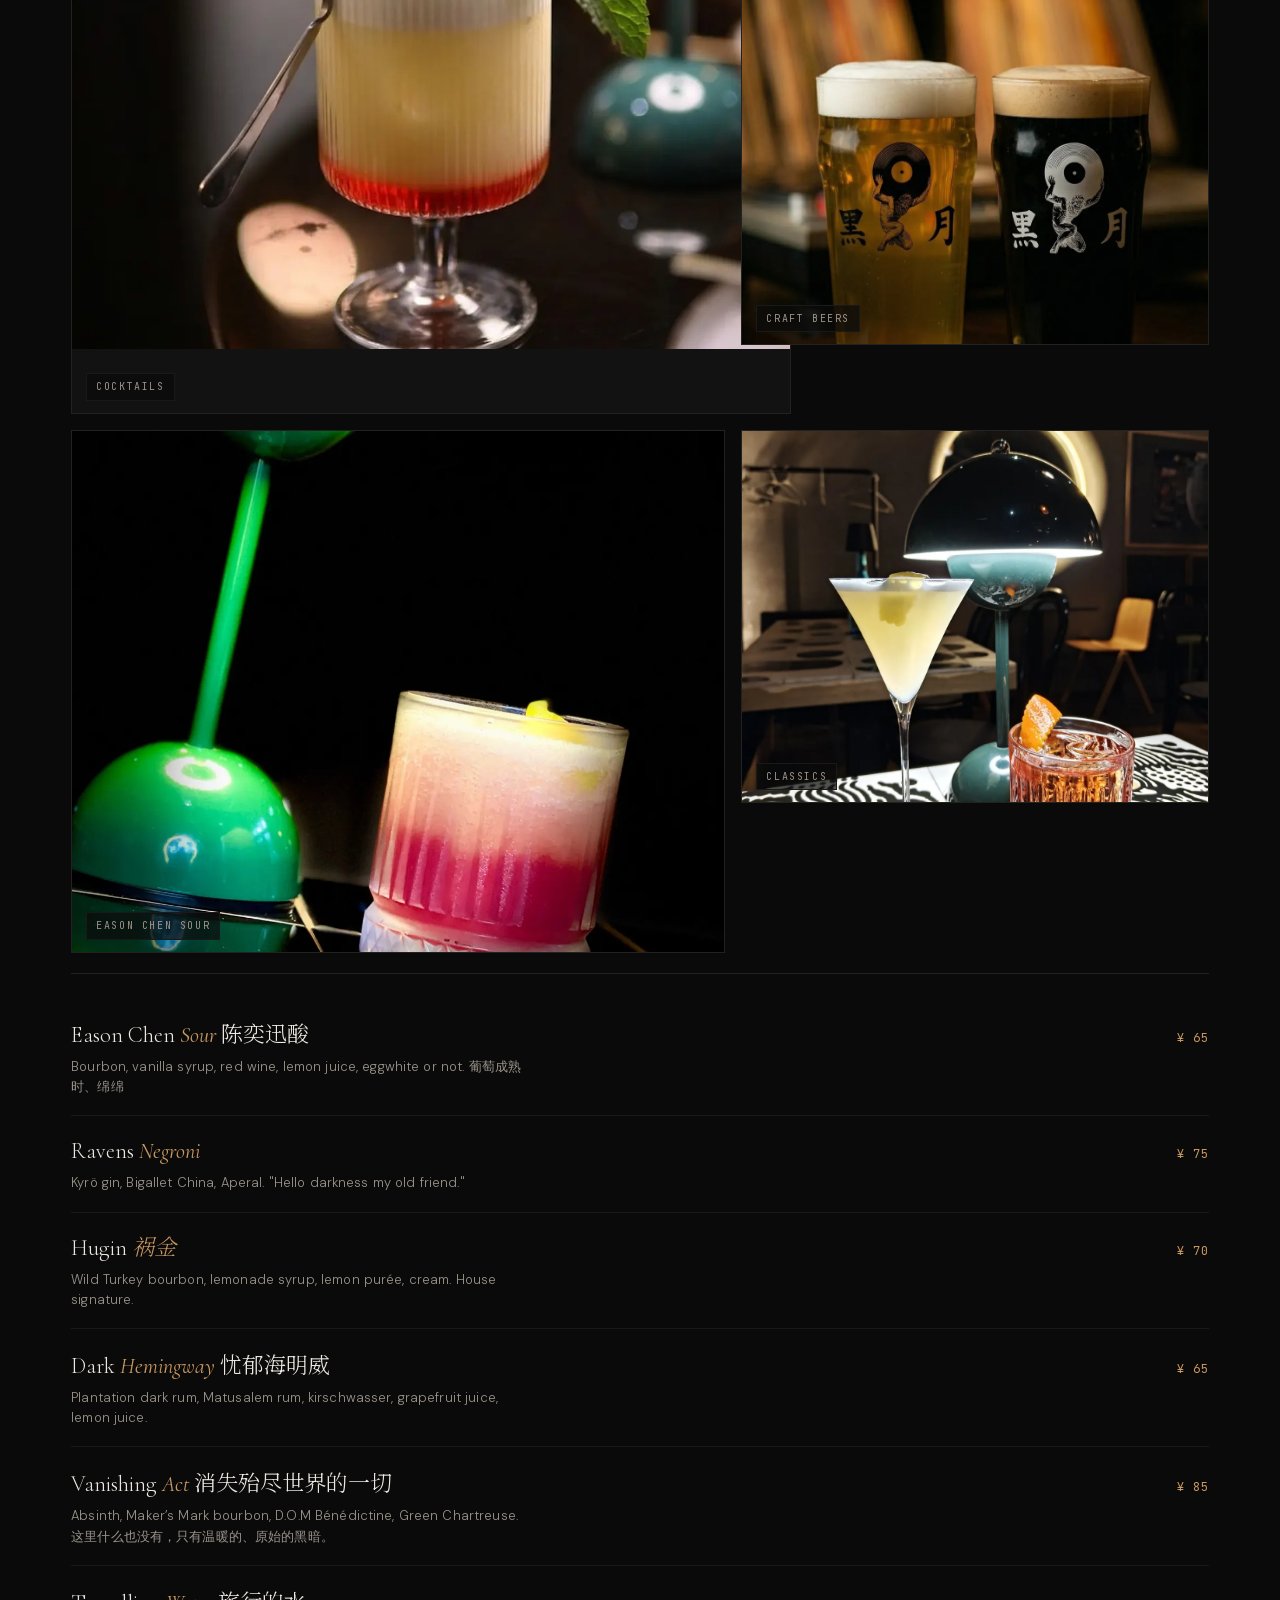
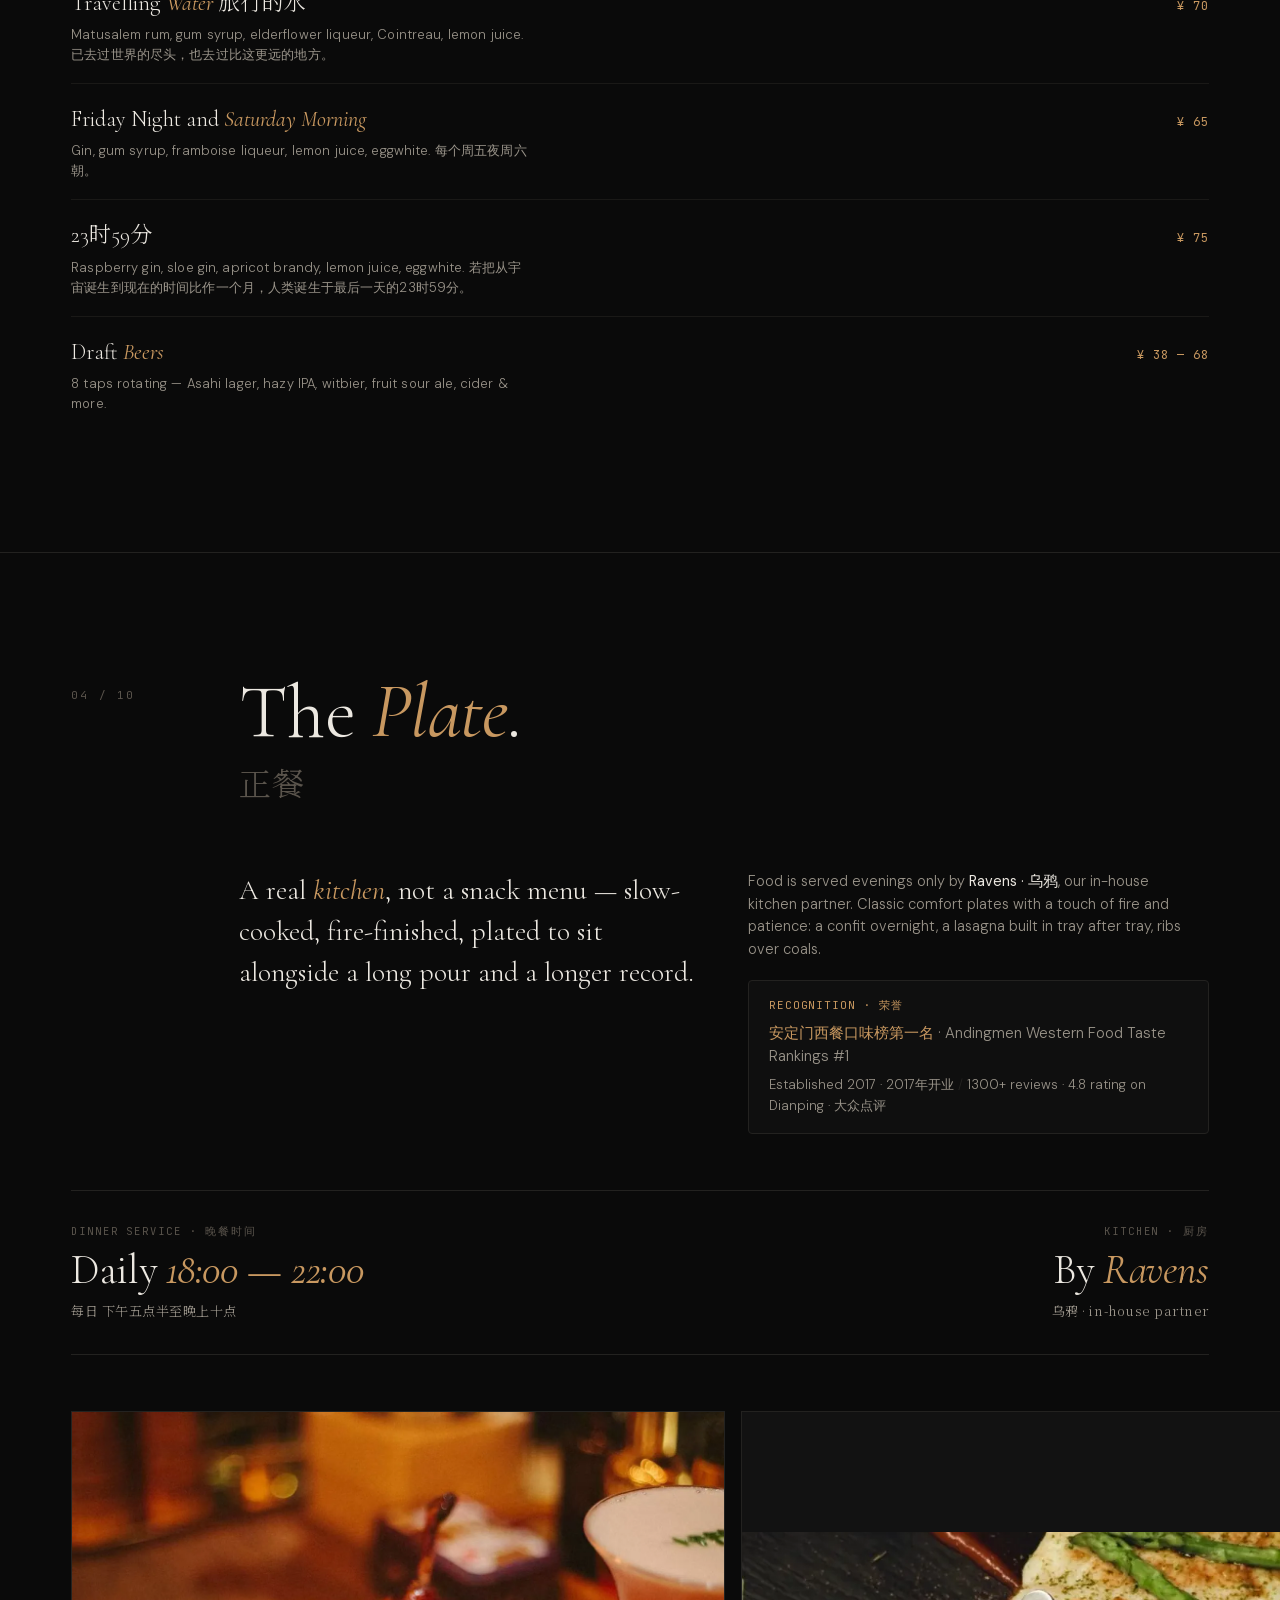
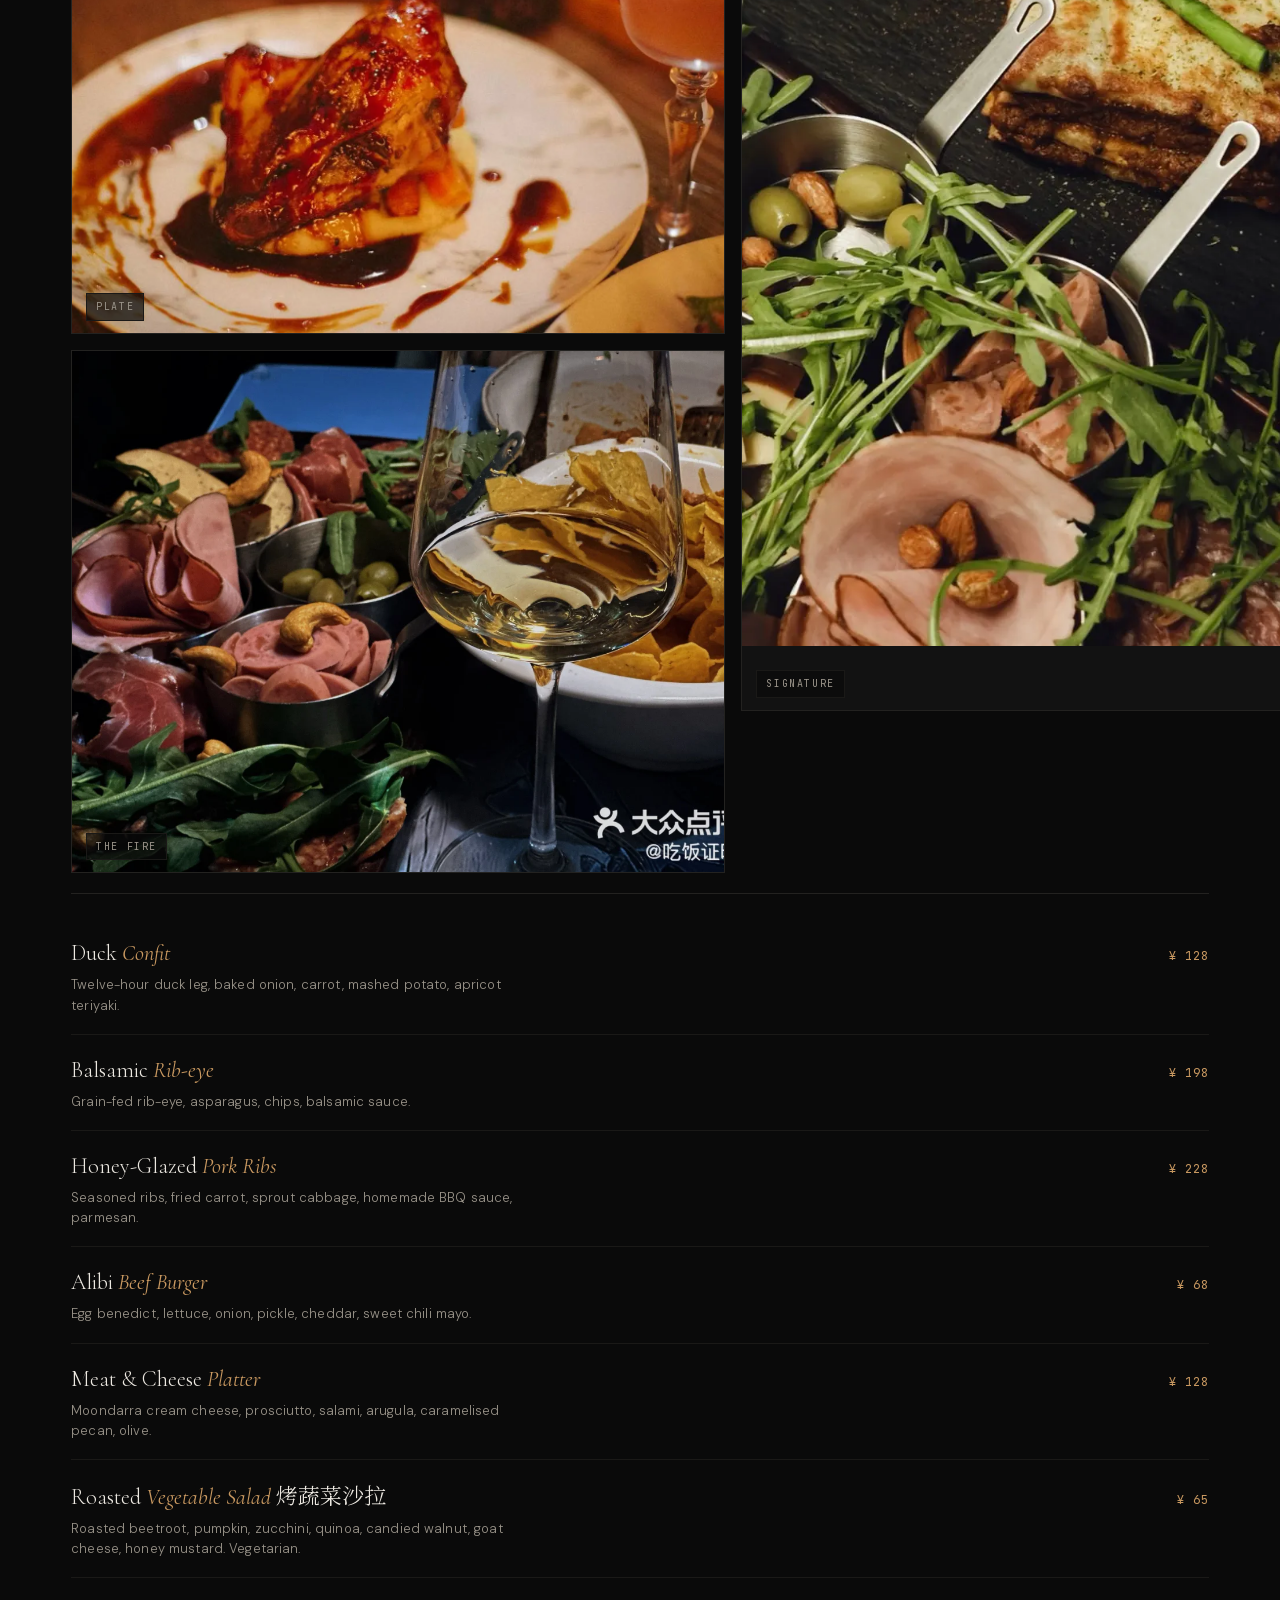
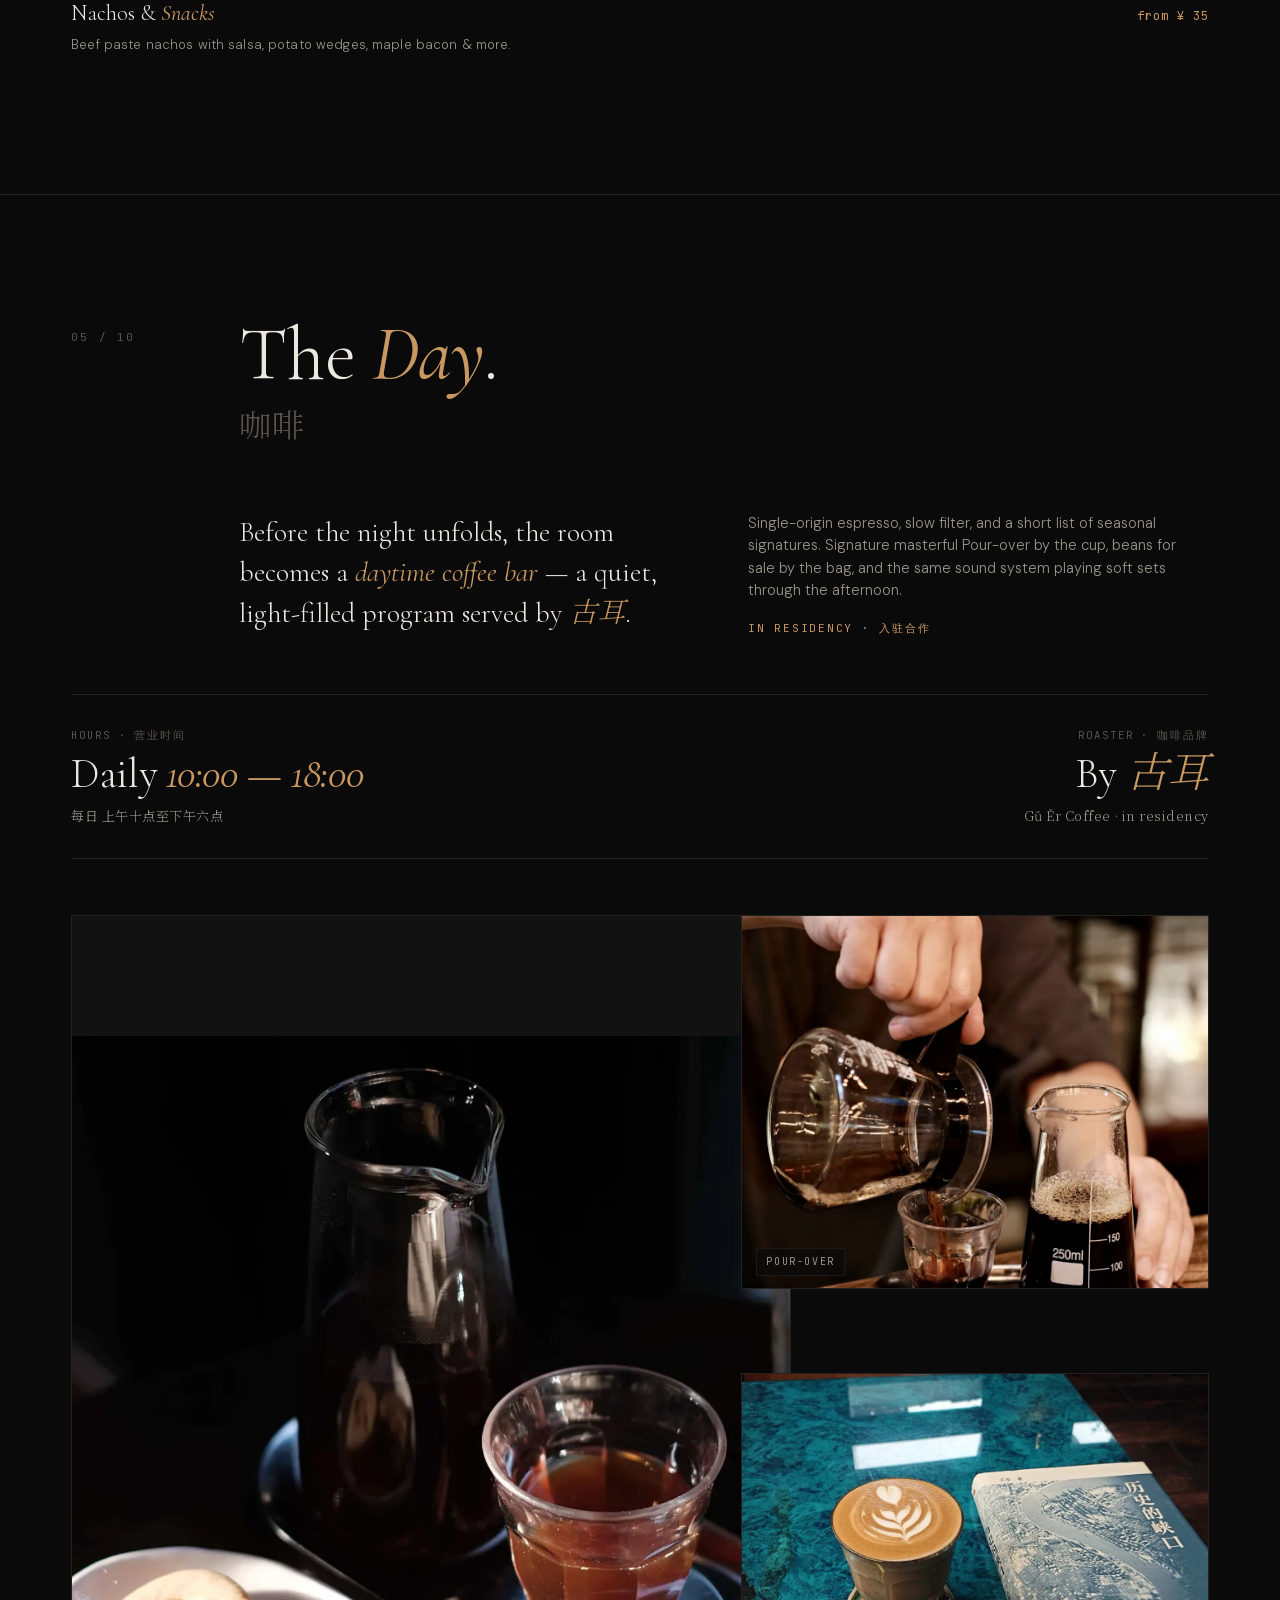
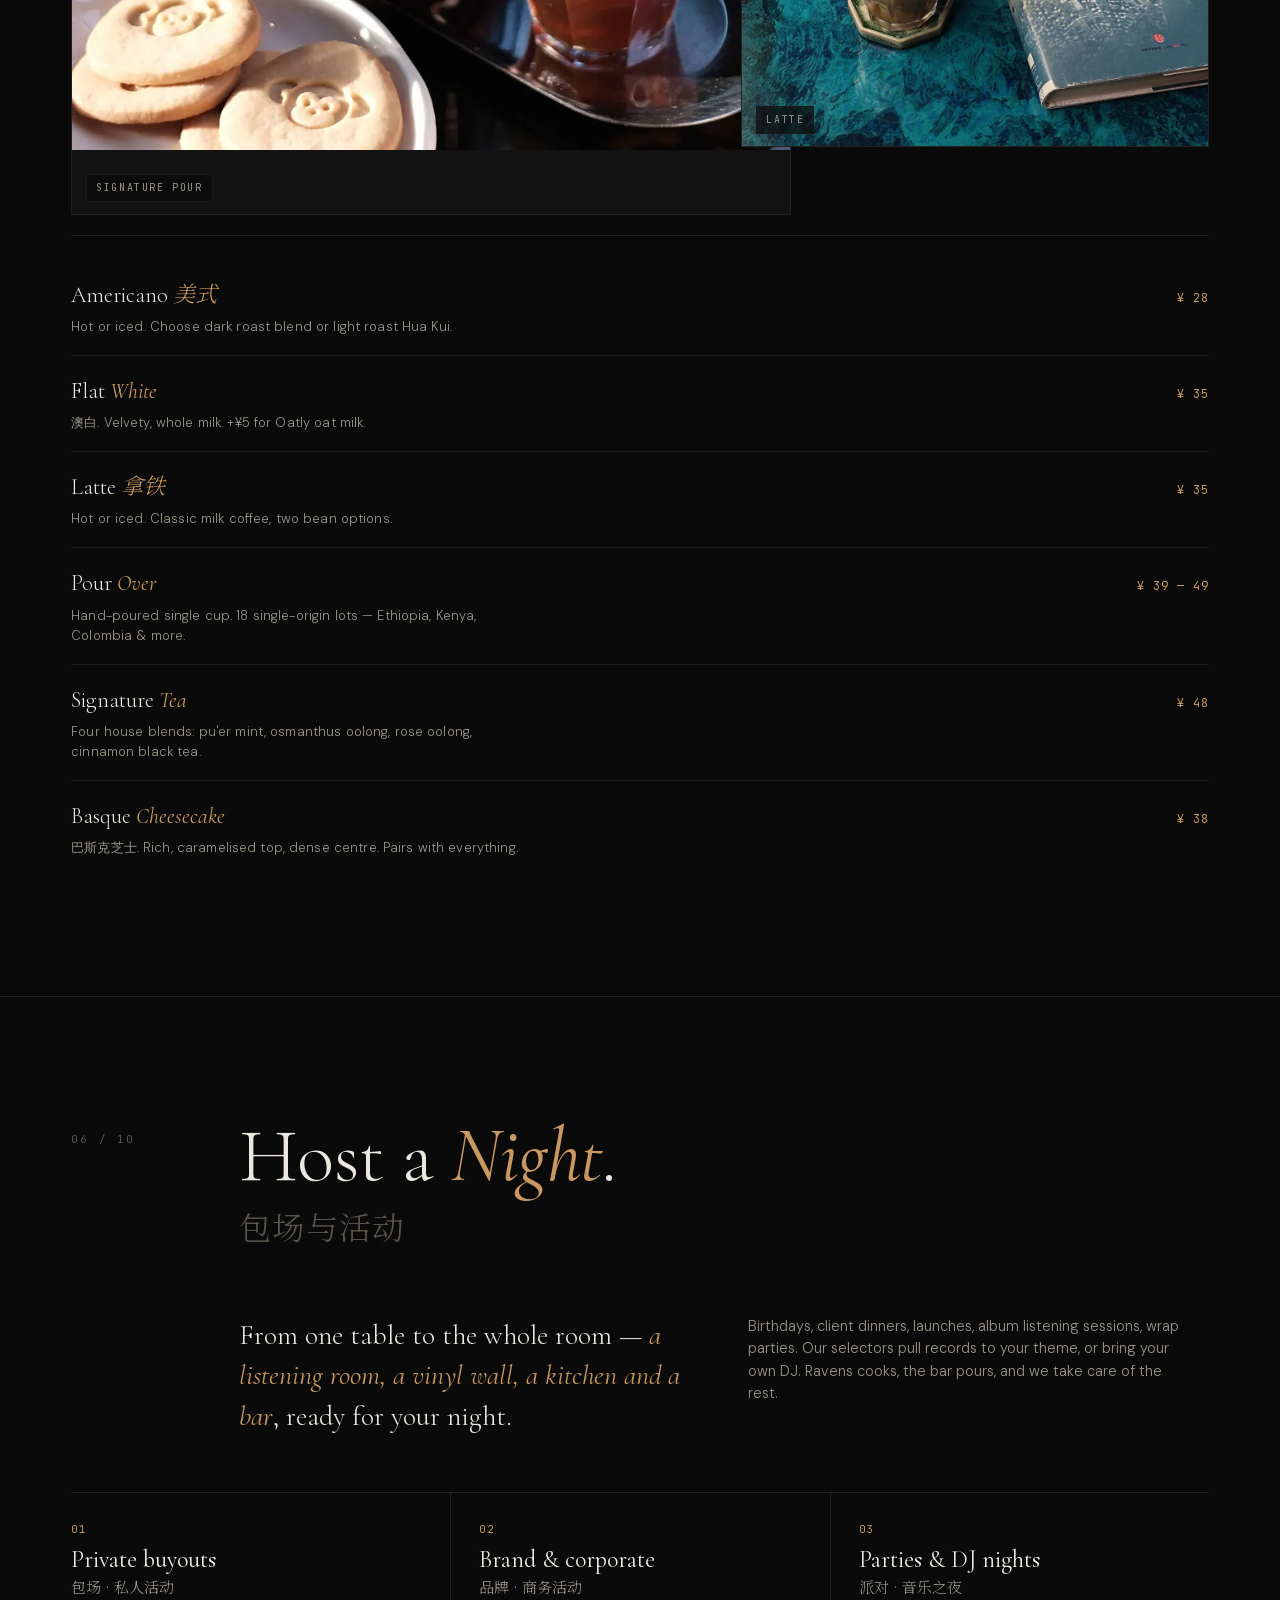
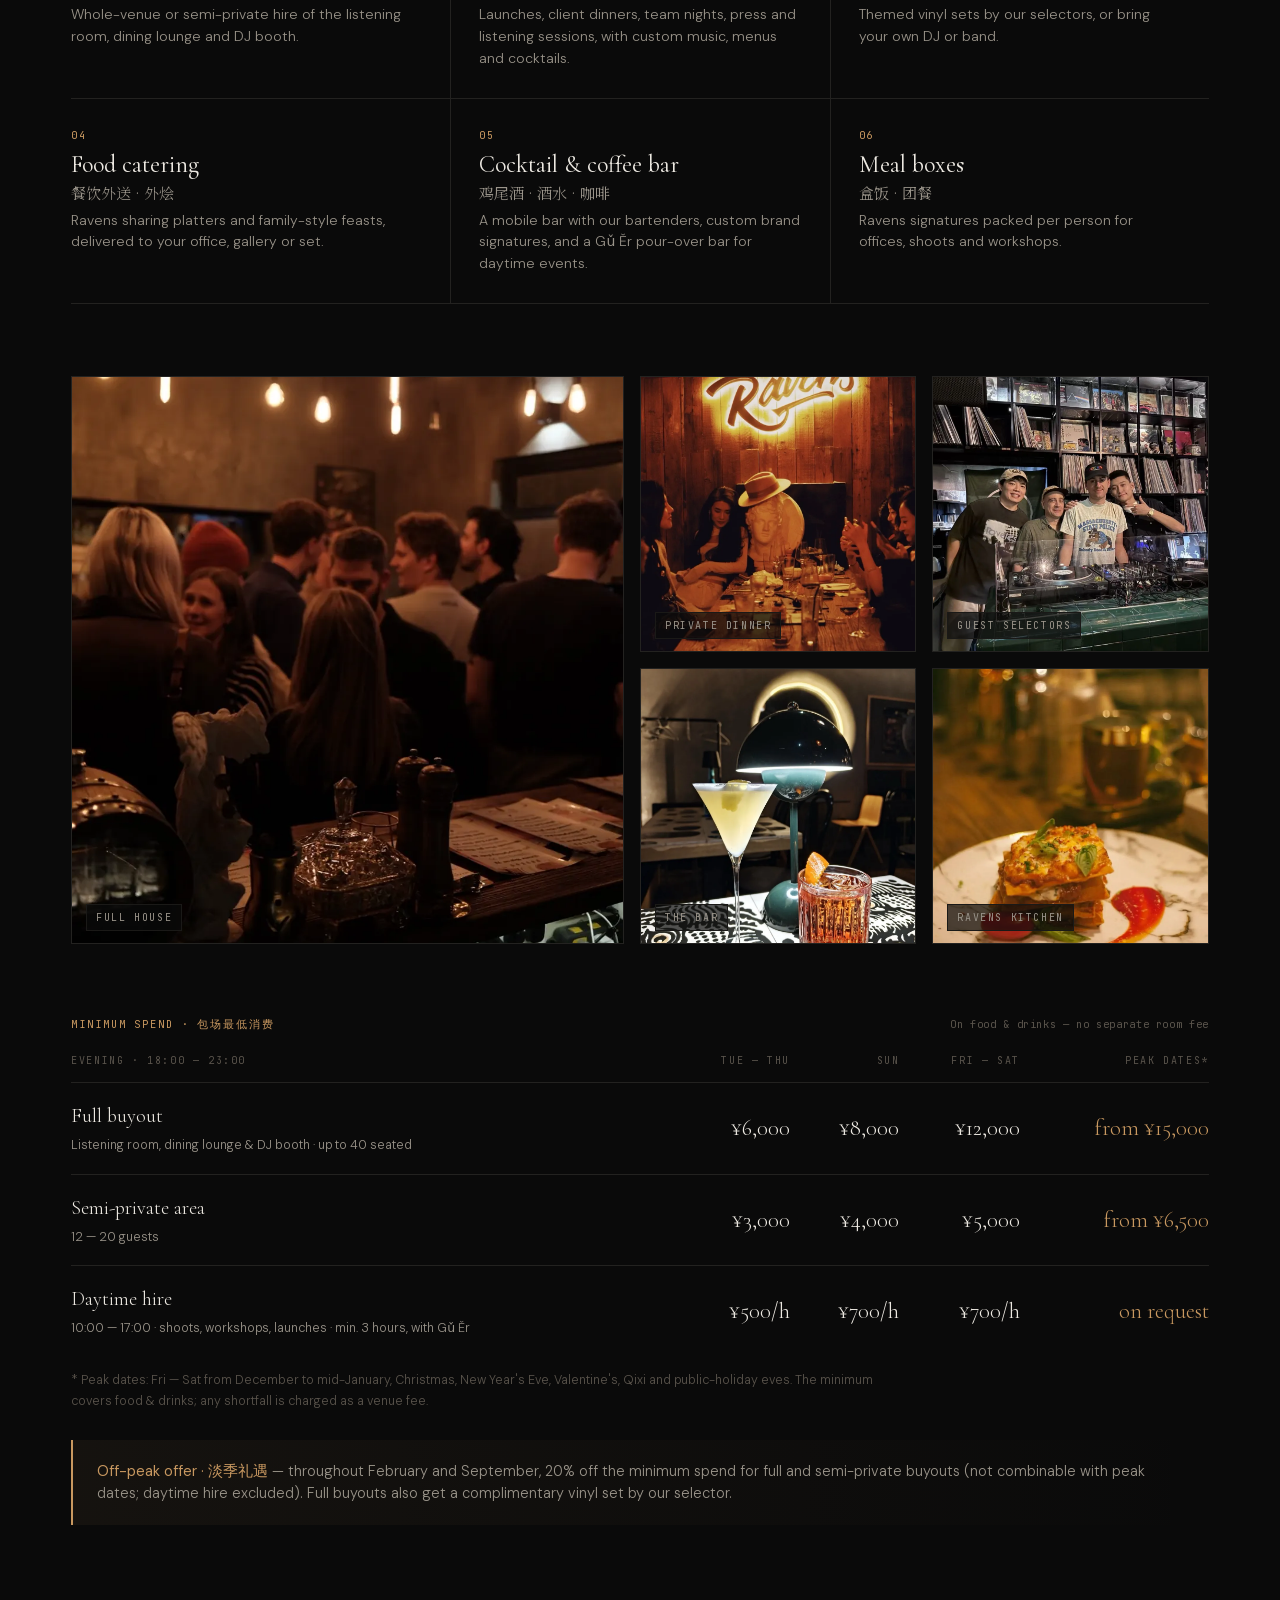
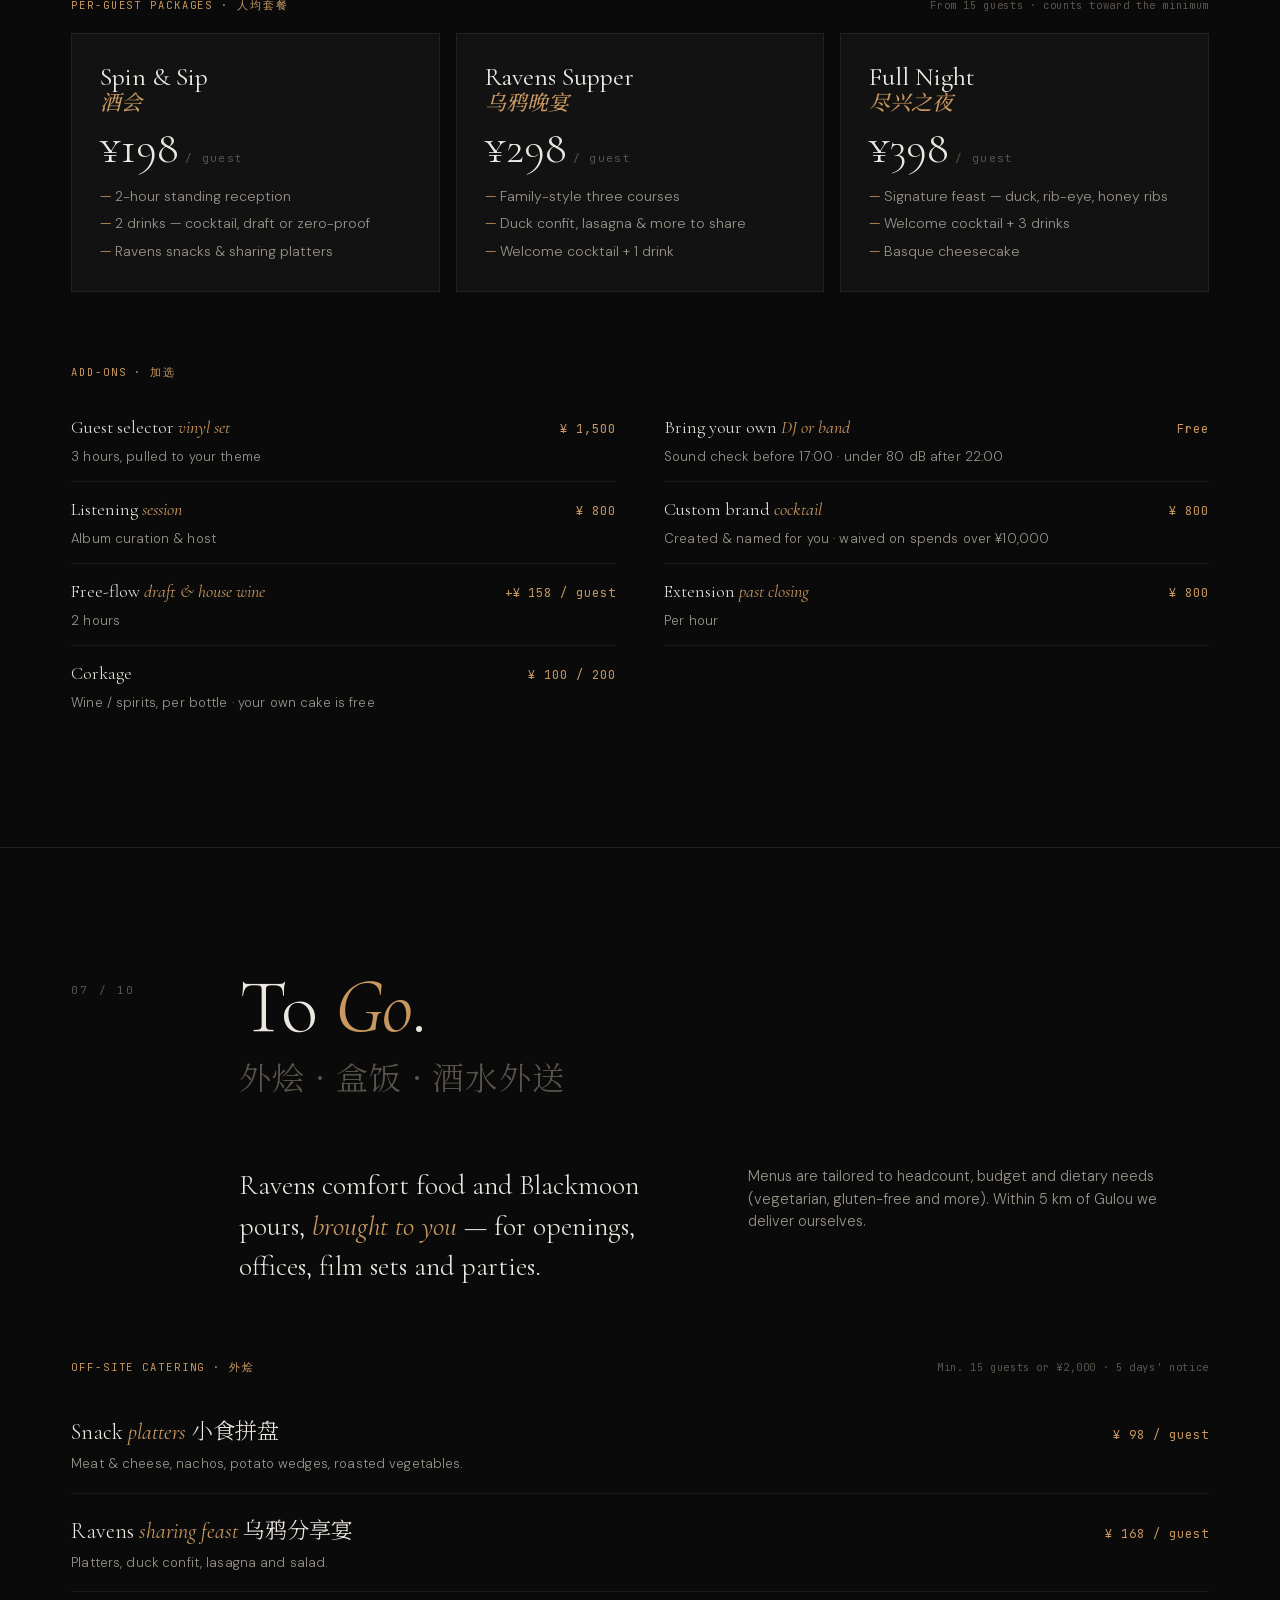
==== commit 9cb78fa2: "SEO/GEO, analytics, self-hosted fonts, WebP images, FAQ; update hours & terms - robots.txt, sitemap." ====
--- a/index.html
+++ b/index.html
@@ -15,7 +15,16 @@
   <meta property="og:url" content="https://blackmoonbeijing.com/" />
   <meta property="og:title" content="Blackmoon | Vinyl Listening Bar in Beijing" />
   <meta property="og:description" content="Vinyl listening bar, cocktails, dinner &amp; specialty coffee in a Beijing hutong. Private events, catering &amp; meal boxes. Jazz, soul, hip-hop on wax." />
-  <meta property="og:locale" content="en" />
+  <meta property="og:locale" content="en_US" />
+  <meta property="og:site_name" content="Blackmoon 黑月" />
+  <meta property="og:image" content="https://blackmoonbeijing.com/og.jpg" />
+  <meta property="og:image:width" content="1200" />
+  <meta property="og:image:height" content="630" />
+  <meta property="og:image:alt" content="Blackmoon vinyl wall and DJ booth in a Beijing hutong" />
+  <meta name="twitter:card" content="summary_large_image" />
+  <meta name="twitter:title" content="Blackmoon | Vinyl Listening Bar in Beijing" />
+  <meta name="twitter:image" content="https://blackmoonbeijing.com/og.jpg" />
+  <meta name="robots" content="index, follow, max-image-preview:large" />
   <meta property="og:locale:alternate" content="zh_CN" />
   <link rel="alternate" hreflang="en" href="https://blackmoonbeijing.com/" />
   <link rel="alternate" hreflang="zh-Hans" href="https://blackmoonbeijing.com/zh/" />
@@ -32,12 +41,13 @@
   {
     "@context": "https://schema.org",
     "@type": ["BarOrPub", "Restaurant"],
+    "@id": "https://blackmoonbeijing.com/#bar",
     "name": "Blackmoon Listening Bar 黑月",
     "description": "Vinyl listening bar and sanctuary for roots music in Beijing's Beiluoguxiang hutongs. Hi-fi analog sound; a core curation of Hip-hop, Soul/Funk, Jazz and City Pop; craft beers and signature pours.",
     "url": "https://blackmoonbeijing.com/",
     "image": "https://blackmoonbeijing.com/og.jpg",
     "telephone": "+86-186-1174-1214",
-    "priceRange": "$",
+    "priceRange": "¥¥",
     "menu": "https://blackmoonbeijing.com/#drinks",
     "servesCuisine": ["Bar", "Cocktails", "Western"],
     "address": {
@@ -55,9 +65,9 @@
     },
     "openingHoursSpecification": [
       { "@type": "OpeningHoursSpecification", "name": "Coffee (by 古耳)", "dayOfWeek": ["Monday","Tuesday","Wednesday","Thursday","Friday","Saturday","Sunday"], "opens": "10:00", "closes": "18:00" },
-      { "@type": "OpeningHoursSpecification", "name": "Bar", "dayOfWeek": ["Tuesday","Wednesday","Thursday"], "opens": "17:30", "closes": "01:00" },
-      { "@type": "OpeningHoursSpecification", "name": "Bar", "dayOfWeek": ["Friday","Saturday"], "opens": "17:30", "closes": "02:00" },
-      { "@type": "OpeningHoursSpecification", "name": "Bar", "dayOfWeek": ["Sunday"], "opens": "16:00", "closes": "00:00" }
+      { "@type": "OpeningHoursSpecification", "name": "Bar", "dayOfWeek": ["Tuesday","Wednesday","Thursday"], "opens": "18:00", "closes": "01:00" },
+      { "@type": "OpeningHoursSpecification", "name": "Bar", "dayOfWeek": ["Friday","Saturday"], "opens": "18:00", "closes": "01:30" },
+      { "@type": "OpeningHoursSpecification", "name": "Bar", "dayOfWeek": ["Sunday"], "opens": "18:00", "closes": "01:00" }
     ],
     "sameAs": [
       "https://www.instagram.com/blackmoon.beijing/",
@@ -66,13 +76,325 @@
   }
   </script>
 
-  <!-- ─── ANALYTICS placeholder (Plausible) ───────────────────── -->
-  <!-- <script defer data-domain="blackmoonbeijing.com" src="https://plausible.io/js/script.js"></script> -->
+  <script type="application/ld+json">
+  {
+    "@context": "https://schema.org",
+    "@graph": [
+      {
+        "@type": "WebSite",
+        "@id": "https://blackmoonbeijing.com/#website",
+        "url": "https://blackmoonbeijing.com/",
+        "name": "Blackmoon 黑月",
+        "inLanguage": [
+          "en",
+          "zh-Hans"
+        ],
+        "publisher": {
+          "@id": "https://blackmoonbeijing.com/#bar"
+        }
+      },
+      {
+        "@type": [
+          "BarOrPub",
+          "Restaurant"
+        ],
+        "@id": "https://blackmoonbeijing.com/#bar",
+        "alternateName": [
+          "黑月",
+          "Blackmoon Beijing",
+          "黑月听音酒吧",
+          "Blackmoon Listening Bar"
+        ],
+        "acceptsReservations": true,
+        "currenciesAccepted": "CNY",
+        "hasMap": "https://apis.map.qq.com/uri/v1/marker?marker=coord:39.943247,116.403009;title:Blackmoon·黑月;addr:北京市东城区北锣鼓巷66号",
+        "maximumAttendeeCapacity": 40,
+        "amenityFeature": [
+          {
+            "@type": "LocationFeatureSpecification",
+            "name": "Vinyl-only hi-fi listening room",
+            "value": true
+          },
+          {
+            "@type": "LocationFeatureSpecification",
+            "name": "DJ booth",
+            "value": true
+          },
+          {
+            "@type": "LocationFeatureSpecification",
+            "name": "Private hire",
+            "value": true
+          },
+          {
+            "@type": "LocationFeatureSpecification",
+            "name": "Cocktail bar",
+            "value": true
+          },
+          {
+            "@type": "LocationFeatureSpecification",
+            "name": "Craft beer on draft",
+            "value": true
+          }
+        ],
+        "department": [
+          {
+            "@type": "Restaurant",
+            "name": "Ravens 乌鸦",
+            "servesCuisine": [
+              "Western",
+              "Comfort food"
+            ],
+            "foundingDate": "2017"
+          },
+          {
+            "@type": "CafeOrCoffeeShop",
+            "name": "古耳 Gǔ Ěr Coffee",
+            "openingHoursSpecification": {
+              "@type": "OpeningHoursSpecification",
+              "dayOfWeek": [
+                "Monday",
+                "Tuesday",
+                "Wednesday",
+                "Thursday",
+                "Friday",
+                "Saturday",
+                "Sunday"
+              ],
+              "opens": "10:00",
+              "closes": "18:00"
+            }
+          }
+        ],
+        "hasOfferCatalog": {
+          "@type": "OfferCatalog",
+          "name": "Private events & catering",
+          "url": "https://blackmoonbeijing.com/#events",
+          "itemListElement": [
+            {
+              "@type": "Offer",
+              "itemOffered": {
+                "@type": "Service",
+                "name": "Full venue buyout (evening)",
+                "description": "Minimum spend on food & drinks, Tue–Thu 18:00–23:00. Sun ¥8,000, Fri–Sat ¥12,000, peak dates from ¥15,000. Up to 40 seated."
+              },
+              "priceSpecification": {
+                "@type": "PriceSpecification",
+                "price": 6000,
+                "priceCurrency": "CNY"
+              }
+            },
+            {
+              "@type": "Offer",
+              "itemOffered": {
+                "@type": "Service",
+                "name": "Semi-private area (evening)",
+                "description": "Minimum spend for 12–20 guests, Tue–Thu. Sun ¥4,000, Fri–Sat ¥5,000."
+              },
+              "priceSpecification": {
+                "@type": "PriceSpecification",
+                "price": 3000,
+                "priceCurrency": "CNY"
+              }
+            },
+            {
+              "@type": "Offer",
+              "itemOffered": {
+                "@type": "Service",
+                "name": "Event package: Spin & Sip",
+                "description": "2-hour reception, 2 drinks, Ravens snacks & platters. From 15 guests."
+              },
+              "priceSpecification": {
+                "@type": "PriceSpecification",
+                "price": 198,
+                "priceCurrency": "CNY",
+                "unitText": "per guest"
+              }
+            },
+            {
+              "@type": "Offer",
+              "itemOffered": {
+                "@type": "Service",
+                "name": "Event package: Ravens Supper",
+                "description": "Family-style three courses with welcome cocktail + 1 drink. From 15 guests."
+              },
+              "priceSpecification": {
+                "@type": "PriceSpecification",
+                "price": 298,
+                "priceCurrency": "CNY",
+                "unitText": "per guest"
+              }
+            },
+            {
+              "@type": "Offer",
+              "itemOffered": {
+                "@type": "Service",
+                "name": "Event package: Full Night",
+                "description": "Signature feast, welcome cocktail + 3 drinks, Basque cheesecake. From 15 guests."
+              },
+              "priceSpecification": {
+                "@type": "PriceSpecification",
+                "price": 398,
+                "priceCurrency": "CNY",
+                "unitText": "per guest"
+              }
+            },
+            {
+              "@type": "Offer",
+              "itemOffered": {
+                "@type": "Service",
+                "name": "Off-site catering",
+                "description": "Ravens platters and sharing feasts delivered within 5 km of Gulou; ¥98 / ¥168 / ¥238 per guest. Min. 15 guests or ¥2,000."
+              },
+              "priceSpecification": {
+                "@type": "PriceSpecification",
+                "price": 98,
+                "priceCurrency": "CNY",
+                "unitText": "per guest"
+              }
+            },
+            {
+              "@type": "Offer",
+              "itemOffered": {
+                "@type": "Service",
+                "name": "Meal boxes (盒饭)",
+                "description": "Ravens lunch and dinner boxes for offices and film crews; ¥68 / ¥98 / ¥138. Min. 15 boxes, 2 days' notice."
+              },
+              "priceSpecification": {
+                "@type": "PriceSpecification",
+                "price": 68,
+                "priceCurrency": "CNY",
+                "unitText": "per box"
+              }
+            },
+            {
+              "@type": "Offer",
+              "itemOffered": {
+                "@type": "Service",
+                "name": "Mobile cocktail bar",
+                "description": "1 bartender, 3 hours, up to 50 guests."
+              },
+              "priceSpecification": {
+                "@type": "PriceSpecification",
+                "price": 1500,
+                "priceCurrency": "CNY"
+              }
+            },
+            {
+              "@type": "Offer",
+              "itemOffered": {
+                "@type": "Service",
+                "name": "Gǔ Ěr coffee bar",
+                "description": "1 barista, 3 hours, 50 cups included."
+              },
+              "priceSpecification": {
+                "@type": "PriceSpecification",
+                "price": 1500,
+                "priceCurrency": "CNY"
+              }
+            }
+          ]
+        },
+        "subjectOf": {
+          "@type": "DigitalDocument",
+          "name": "Blackmoon & Ravens events & catering brochure",
+          "encodingFormat": "application/pdf",
+          "url": "https://blackmoonbeijing.com/assets/downloads/blackmoon-ravens-brochure.pdf",
+          "inLanguage": [
+            "en",
+            "zh-Hans"
+          ]
+        }
+      }
+    ]
+  }
+  </script>
+
+  <script type="application/ld+json">
+  {
+    "@context": "https://schema.org",
+    "@type": "FAQPage",
+    "inLanguage": "en",
+    "mainEntity": [
+      {
+        "@type": "Question",
+        "name": "What is Blackmoon?",
+        "acceptedAnswer": {
+          "@type": "Answer",
+          "text": "Blackmoon (黑月) is a vinyl-only hi-fi listening bar on Beiluoguxiang in Beijing's Dongcheng hutongs. It shares one roof with Ravens (乌鸦), a kitchen serving dinner since 2017, and 古耳 Gǔ Ěr, a specialty coffee bar. The records are hip-hop, soul/funk, jazz and City Pop."
+        }
+      },
+      {
+        "@type": "Question",
+        "name": "Where is Blackmoon and when is it open?",
+        "acceptedAnswer": {
+          "@type": "Answer",
+          "text": "No. 66 Beiluoguxiang, Dongcheng District, Beijing (北京市东城区北锣鼓巷 66 号). Coffee is served daily 10:00–18:00. The bar opens Tue–Thu 18:00–01:00, Fri–Sat 18:00–01:30 and Sun 18:00–01:00, and is closed on Mondays."
+        }
+      },
+      {
+        "@type": "Question",
+        "name": "How do I reserve a table?",
+        "acceptedAnswer": {
+          "@type": "Answer",
+          "text": "Add WeChat RavensDomain or call +86 186 1174 1214. On Friday and Saturday evenings (18:00–21:00), groups of 8 or more take a set menu with a 2-hour table, and groups of 12 or more should book a semi-private area."
+        }
+      },
+      {
+        "@type": "Question",
+        "name": "Can I book the whole bar for a private event?",
+        "acceptedAnswer": {
+          "@type": "Answer",
+          "text": "Yes. A full evening buyout (18:00–23:00) is a minimum spend on food and drinks: ¥6,000 Tue–Thu, ¥8,000 Sun, ¥12,000 Fri–Sat and from ¥15,000 on peak dates, for up to 40 seated guests. A semi-private area for 12–20 guests starts at ¥3,000. In February and September, buyout minimums are 20% off."
+        }
+      },
+      {
+        "@type": "Question",
+        "name": "How much are event packages per person?",
+        "acceptedAnswer": {
+          "@type": "Answer",
+          "text": "From 15 guests: Spin & Sip ¥198 (2-hour reception, 2 drinks, snacks), Ravens Supper ¥298 (family-style three courses, 2 drinks) and Full Night ¥398 (signature feast, 4 drinks, dessert). Packages count toward the minimum spend."
+        }
+      },
+      {
+        "@type": "Question",
+        "name": "Can I bring my own DJ or band?",
+        "acceptedAnswer": {
+          "@type": "Answer",
+          "text": "Yes, free of charge. Sound check is before 17:00, and from 22:00 music must stay below 80 dB on our in-house meter. Our own selectors can also play a 3-hour vinyl set for ¥1,500."
+        }
+      },
+      {
+        "@type": "Question",
+        "name": "Do you do catering or meal boxes (盒饭)?",
+        "acceptedAnswer": {
+          "@type": "Answer",
+          "text": "Yes. Off-site catering is ¥98, ¥168 or ¥238 per guest (min. 15 guests or ¥2,000, 5 days' notice). Meal boxes are ¥68, ¥98 or ¥138 (min. 15 boxes, 2 days' notice), delivered within 5 km of Gulou for lunch (11:30–13:00, Tue–Fri) or dinner (17:30–19:00). We also run a mobile cocktail bar and a 古耳 coffee bar, ¥1,500 each."
+        }
+      },
+      {
+        "@type": "Question",
+        "name": "How do deposits and cancellations work?",
+        "acceptedAnswer": {
+          "@type": "Answer",
+          "text": "A 50% deposit secures the date. Cancel 7+ days ahead for a full refund. Fapiao are available."
+        }
+      }
+    ]
+  }
+  </script>
+
+  <!-- ─── ANALYTICS ──────────────────────────────────────────────
+       Paste the provider snippet(s) here once the account exists:
+       · Baidu Tongji (works in mainland China):
+           var _hmt=_hmt||[];(function(){var s=document.createElement("script");s.src="https://hm.baidu.com/hm.js?SITE_ID";document.head.appendChild(s)})();
+       · Umami Cloud (international, cookie-free):
+           <script defer src="https://cloud.umami.is/script.js" data-website-id="WEBSITE_ID"></script>
+       Conversion clicks are tracked by the track() helper at the end of <body>.
+  ──────────────────────────────────────────────────────────────── -->
+  <script defer src="https://cloud.umami.is/script.js" data-website-id="d06d15f5-08f2-4c68-95e5-508470fb8c60"></script>
 
   <!-- ─── Fonts ──────────────────────────────────────────────── -->
-  <link rel="preconnect" href="https://fonts.googleapis.com" />
-  <link rel="preconnect" href="https://fonts.gstatic.com" crossorigin />
-  <link href="https://fonts.googleapis.com/css2?family=Cormorant+Garamond:ital,wght@0,300;0,400;0,500;1,400&family=DM+Sans:wght@300;400;500&family=JetBrains+Mono:wght@400;500&family=Noto+Serif+SC:wght@300;500&display=swap" rel="stylesheet" />
+  <link href="/assets/fonts/fonts.css" rel="stylesheet" />
 
   <style>
     :root{
@@ -155,7 +477,7 @@
 
     /* ─── Hero ─── */
     .hero{min-height:100vh;display:flex;flex-direction:column;justify-content:flex-end;padding-top:120px;padding-bottom:64px;position:relative;overflow:hidden}
-    .hero-media{position:absolute;inset:0;z-index:0;background-image:url('assets/hero.jpg');background-size:cover;background-position:center;filter:brightness(0.78) saturate(1.05);pointer-events:none}
+    .hero-media{position:absolute;inset:0;z-index:0;background-image:url('assets/hero.webp');background-size:cover;background-position:center;filter:brightness(0.78) saturate(1.05);pointer-events:none}
     .hero-media::after{content:"";position:absolute;inset:0;background:
       radial-gradient(ellipse 70% 55% at 50% 45%, transparent 0%, rgba(10,10,10,0.55) 65%, var(--bg) 100%),
       linear-gradient(180deg, rgba(10,10,10,0.55) 0%, rgba(10,10,10,0.15) 25%, rgba(10,10,10,0.25) 55%, var(--bg) 100%),
@@ -407,7 +729,7 @@
 
     /* ─── Cat easter egg (bottom backdrop) ─── */
     .cat-egg{position:relative;height:64vh;min-height:480px;border-top:1px solid var(--rule);overflow:hidden;display:flex;align-items:flex-end}
-    .cat-egg-img{position:absolute;inset:0;background-image:url('assets/cat.jpg');background-size:cover;background-position:center;filter:brightness(0.55) saturate(1.05);transform:scale(1.02)}
+    .cat-egg-img{position:absolute;inset:0;background-image:url('assets/cat.webp');background-size:cover;background-position:center;filter:brightness(0.55) saturate(1.05);transform:scale(1.02)}
     .cat-egg::before{content:"";position:absolute;inset:0;background:
       linear-gradient(180deg, var(--bg) 0%, rgba(10,10,10,0.4) 18%, rgba(10,10,10,0.15) 50%, rgba(10,10,10,0.45) 92%, var(--bg) 100%),
       radial-gradient(ellipse 60% 50% at 50% 60%, transparent 0%, rgba(10,10,10,0.55) 80%);
@@ -664,6 +986,16 @@
       .dl-band .actions,.dl-band .actions .btn{width:100%;justify-content:center}
       .week div{font-size:9px;padding:10px 2px}
     }
+
+    /* ─── FAQ ─── */
+    .faq{border-top:1px solid var(--rule)}
+    .faq details{border-bottom:1px solid var(--rule)}
+    .faq summary{list-style:none;cursor:pointer;display:flex;justify-content:space-between;align-items:baseline;gap:24px;padding:22px 0;font-family:var(--f-display);font-size:clamp(19px,2vw,24px);font-weight:400;color:var(--fg)}
+    .faq summary::-webkit-details-marker{display:none}
+    .faq summary::after{content:"+";font-family:var(--f-mono);font-size:16px;color:var(--accent);transition:transform .2s}
+    .faq details[open] summary::after{transform:rotate(45deg)}
+    .faq summary:hover{color:var(--accent)}
+    .faq details p{color:var(--fg-dim);font-size:15px;line-height:1.75;max-width:72ch;padding:0 0 24px}
   </style>
 </head>
 <body>
@@ -737,7 +1069,7 @@
           <span class="eyebrow">39.9420° N · 116.4030° E</span>
           <span class="val mono" style="font-size:11px;letter-spacing:0.14em;line-height:1.6">
             TUE - SUN (MONDAY CLOSED)<br/>
-            BAR & RESTAURANT · 17:30 — LATE <br/>
+            BAR · 18:00 — LATE &nbsp;·&nbsp; KITCHEN · 18:00 — 22:00 <br/>
             COFFEE DAILY · 10:00 — 18:00
           </span>
         </div>
@@ -755,7 +1087,7 @@
     <section class="sec" id="sound" data-screen-label="The Sound" aria-labelledby="sound-title">
       <div class="wrap">
         <div class="sec-head">
-          <div class="sec-num">01 / 09</div>
+          <div class="sec-num">01 / 10</div>
           <h2 class="sec-title" id="sound-title">
             The <span class="ital">Sound</span>.
             <span class="cn mono">声音</span>
@@ -802,7 +1134,7 @@
           </div>
           <div class="vinyl-rail" role="list">
             <article class="lp" role="listitem">
-              <div class="lp-sleeve"><img src="assets/covers/okcomputer.jpeg" alt="Radiohead OK Computer vinyl record at Blackmoon Listening Bar Beijing" loading="lazy"></div>
+              <div class="lp-sleeve"><img src="assets/covers/okcomputer.webp" alt="Radiohead OK Computer vinyl record at Blackmoon Listening Bar Beijing" loading="lazy"></div>
               <div class="lp-info">
                 <span class="lp-artist">Radiohead</span>
                 <span class="lp-album">OK Computer</span>
@@ -810,7 +1142,7 @@
               </div>
             </article>
             <article class="lp" role="listitem">
-              <div class="lp-sleeve"><img src="assets/covers/abbey road.jpg" alt="The Beatles Abbey Road vinyl record at Blackmoon Listening Bar Beijing" loading="lazy"></div>
+              <div class="lp-sleeve"><img src="assets/covers/abbey road.webp" alt="The Beatles Abbey Road vinyl record at Blackmoon Listening Bar Beijing" loading="lazy"></div>
               <div class="lp-info">
                 <span class="lp-artist">The Beatles</span>
                 <span class="lp-album">Abbey Road</span>
@@ -818,7 +1150,7 @@
               </div>
             </article>
             <article class="lp" role="listitem">
-              <div class="lp-sleeve"><img src="assets/covers/for you.jpg" alt="Tatsuro Yamashita For You vinyl record at Blackmoon Listening Bar Beijing" loading="lazy"></div>
+              <div class="lp-sleeve"><img src="assets/covers/for you.webp" alt="Tatsuro Yamashita For You vinyl record at Blackmoon Listening Bar Beijing" loading="lazy"></div>
               <div class="lp-info">
                 <span class="lp-artist">Tatsuro Yamashita</span>
                 <span class="lp-album">For You</span>
@@ -826,7 +1158,7 @@
               </div>
             </article>
             <article class="lp" role="listitem">
-              <div class="lp-sleeve"><img src="assets/covers/Madvillainy-1080.jpg" alt="Madvillain Madvillainy vinyl record at Blackmoon Listening Bar Beijing" loading="lazy"></div>
+              <div class="lp-sleeve"><img src="assets/covers/Madvillainy-1080.webp" alt="Madvillain Madvillainy vinyl record at Blackmoon Listening Bar Beijing" loading="lazy"></div>
               <div class="lp-info">
                 <span class="lp-artist">Madvillain</span>
                 <span class="lp-album">Madvillainy</span>
@@ -834,7 +1166,7 @@
               </div>
             </article>
             <article class="lp" role="listitem">
-              <div class="lp-sleeve"><img src="assets/covers/illmatic.jpeg" alt="Nas Illmatic vinyl record at Blackmoon Listening Bar Beijing" loading="lazy"></div>
+              <div class="lp-sleeve"><img src="assets/covers/illmatic.webp" alt="Nas Illmatic vinyl record at Blackmoon Listening Bar Beijing" loading="lazy"></div>
               <div class="lp-info">
                 <span class="lp-artist">Nas</span>
                 <span class="lp-album">Illmatic</span>
@@ -850,7 +1182,7 @@
               </div>
             </article>
             <article class="lp" role="listitem">
-              <div class="lp-sleeve"><img src="assets/covers/the dark side of the moonpng.png" alt="Pink Floyd The Dark Side of the Moon vinyl record at Blackmoon Listening Bar Beijing" loading="lazy"></div>
+              <div class="lp-sleeve"><img src="assets/covers/the dark side of the moonpng.webp" alt="Pink Floyd The Dark Side of the Moon vinyl record at Blackmoon Listening Bar Beijing" loading="lazy"></div>
               <div class="lp-info">
                 <span class="lp-artist">Pink Floyd</span>
                 <span class="lp-album">The Dark Side of the Moon</span>
@@ -858,7 +1190,7 @@
               </div>
             </article>
             <article class="lp" role="listitem">
-              <div class="lp-sleeve"><img src="assets/covers/mama's gun.jpeg" alt="Erykah Badu Mama's Gun vinyl record at Blackmoon Listening Bar Beijing" loading="lazy"></div>
+              <div class="lp-sleeve"><img src="assets/covers/mama's gun.webp" alt="Erykah Badu Mama's Gun vinyl record at Blackmoon Listening Bar Beijing" loading="lazy"></div>
               <div class="lp-info">
                 <span class="lp-artist">Erykah Badu</span>
                 <span class="lp-album">Mama&rsquo;s Gun</span>
@@ -891,7 +1223,7 @@
               </div>
             </article>
             <article class="lp" role="listitem">
-              <div class="lp-sleeve"><img src="assets/covers/innervisions.jpg" alt="Stevie Wonder Innervisions vinyl record at Blackmoon Listening Bar Beijing" loading="lazy"></div>
+              <div class="lp-sleeve"><img src="assets/covers/innervisions.webp" alt="Stevie Wonder Innervisions vinyl record at Blackmoon Listening Bar Beijing" loading="lazy"></div>
               <div class="lp-info">
                 <span class="lp-artist">Stevie Wonder</span>
                 <span class="lp-album">Innervisions</span>
@@ -899,7 +1231,7 @@
               </div>
             </article>
             <article class="lp" role="listitem">
-              <div class="lp-sleeve"><img src="assets/covers/kind of blue.jpg" alt="Miles Davis Kind of Blue vinyl record at Blackmoon Listening Bar Beijing" loading="lazy"></div>
+              <div class="lp-sleeve"><img src="assets/covers/kind of blue.webp" alt="Miles Davis Kind of Blue vinyl record at Blackmoon Listening Bar Beijing" loading="lazy"></div>
               <div class="lp-info">
                 <span class="lp-artist">Miles Davis</span>
                 <span class="lp-album">Kind of Blue</span>
@@ -915,7 +1247,7 @@
               <div class="lp-qr-title">Check the <span class="ital">complete</span> collection</div>
               <span class="lp-qr-sub">Scan with WeChat to see what we have</span>
               <div class="lp-qr-slot" aria-label="WeChat mini-program QR placeholder">
-                <img src="assets/qrcodes/mini_program.png" alt="Blackmoon Listening Bar WeChat mini-program QR code" loading="lazy" style="width:100%;height:100%;object-fit:contain;position:relative;z-index:1">
+                <img src="assets/qrcodes/mini_program.webp" alt="Blackmoon Listening Bar WeChat mini-program QR code" loading="lazy" style="width:100%;height:100%;object-fit:contain;position:relative;z-index:1">
               </div>
               <span class="lp-qr-foot">1,000+ records &middot; updated weekly</span>
             </article>
@@ -928,7 +1260,7 @@
     <section class="sec" id="space" data-screen-label="Space" aria-labelledby="space-title">
       <div class="wrap">
         <div class="sec-head">
-          <div class="sec-num">02 / 09</div>
+          <div class="sec-num">02 / 10</div>
           <h2 class="sec-title" id="space-title">
             The <span class="ital">Space</span>.
             <span class="cn mono">环境</span>
@@ -947,23 +1279,23 @@
 
         <div class="gal-wide">
           <div class="gal-slot w-hero">
-            <img src="assets/pics/space/1.JPG" alt="Blackmoon listening room interior with vinyl wall Beijing hutong" loading="lazy">
+            <img src="assets/pics/space/1.webp" alt="Blackmoon listening room interior with vinyl wall Beijing hutong" loading="lazy">
             <span class="gal-cap">Listening Room</span>
           </div>
           <div class="gal-slot">
-            <img src="assets/pics/space/2.JPG" alt="Vinyl wall collection at Blackmoon Listening Bar Beijing" loading="lazy">
+            <img src="assets/pics/space/2.webp" alt="Vinyl wall collection at Blackmoon Listening Bar Beijing" loading="lazy">
             <span class="gal-cap">The Hallway</span>
           </div>
           <div class="gal-slot">
-            <img src="assets/pics/space/3.JPG" alt="DJ booth and turntable setup at Blackmoon Beijing" loading="lazy">
+            <img src="assets/pics/space/3.webp" alt="DJ booth and turntable setup at Blackmoon Beijing" loading="lazy">
             <span class="gal-cap">The booth</span>
           </div>
           <div class="gal-slot">
-            <img src="assets/pics/space/5.JPG" alt="Bar detail and vinyl collection Blackmoon Beijing" loading="lazy">
+            <img src="assets/pics/space/5.webp" alt="Bar detail and vinyl collection Blackmoon Beijing" loading="lazy">
             <span class="gal-cap">Vinyl wall</span>
           </div>
           <div class="gal-slot">
-            <img src="assets/pics/space/6.JPG" alt="Hutong entrance to Blackmoon Listening Bar Beijing" loading="lazy">
+            <img src="assets/pics/space/6.webp" alt="Hutong entrance to Blackmoon Listening Bar Beijing" loading="lazy">
             <span class="gal-cap">Hutong Quietness</span>
           </div>
         </div>
@@ -993,7 +1325,7 @@
     <section class="sec" id="drinks" data-screen-label="Drinks" aria-labelledby="drinks-title">
       <div class="wrap">
         <div class="sec-head">
-          <div class="sec-num">03 / 09</div>
+          <div class="sec-num">03 / 10</div>
           <h2 class="sec-title" id="drinks-title">
             The <span class="ital">Pour</span>.
             <span class="cn mono">饮品</span>
@@ -1012,23 +1344,23 @@
 
         <div class="gal-grid">
           <div class="gal-slot hero">
-            <img src="assets/pics/drinks/1.jpg" alt="Signature cocktail pour at Blackmoon Listening Bar Beijing" loading="lazy">
+            <img src="assets/pics/drinks/1.webp" alt="Signature cocktail pour at Blackmoon Listening Bar Beijing" loading="lazy">
             <span class="gal-cap">Cocktails</span>
           </div>
           <div class="gal-slot sm">
-            <img src="assets/pics/drinks/2.JPG" alt="Back bar bottles selection at Blackmoon Beijing" loading="lazy">
+            <img src="assets/pics/drinks/2.webp" alt="Back bar bottles selection at Blackmoon Beijing" loading="lazy">
             <span class="gal-cap">Cocktails</span>
           </div>
           <div class="gal-slot sm">
-            <img src="assets/pics/drinks/3.jpg" alt="Craft beer and glassware at Blackmoon Listening Bar" loading="lazy">
+            <img src="assets/pics/drinks/3.webp" alt="Craft beer and glassware at Blackmoon Listening Bar" loading="lazy">
             <span class="gal-cap">Craft Beers</span>
           </div>
           <div class="gal-slot sm">
-            <img src="assets/pics/drinks/7.JPG" alt="Signature cocktail served at Blackmoon Listening Bar Beijing hutong" loading="lazy">
+            <img src="assets/pics/drinks/7.webp" alt="Signature cocktail served at Blackmoon Listening Bar Beijing hutong" loading="lazy">
             <span class="gal-cap">Eason Chen Sour</span>
           </div>
           <div class="gal-slot sm">
-            <img src="assets/pics/drinks/8.JPG" alt="Classic cocktails bar atmosphere and vinyl setup at Blackmoon Listening Bar Beijing" loading="lazy">
+            <img src="assets/pics/drinks/8.webp" alt="Classic cocktails bar atmosphere and vinyl setup at Blackmoon Listening Bar Beijing" loading="lazy">
             <span class="gal-cap">Classics</span>
           </div>
         </div>
@@ -1105,7 +1437,7 @@
     <section class="sec" id="food" data-screen-label="Food" aria-labelledby="food-title">
       <div class="wrap">
         <div class="sec-head">
-          <div class="sec-num">04 / 09</div>
+          <div class="sec-num">04 / 10</div>
           <h2 class="sec-title" id="food-title">
             The <span class="ital">Plate</span>.
             <span class="cn mono">正餐</span>
@@ -1130,7 +1462,7 @@
         <div class="coffee-hours" aria-label="Dinner service">
           <div class="ch-block">
             <span class="ch-label">Dinner service &middot; 晚餐时间</span>
-            <span class="ch-val">Daily <span class="ital">17:30 &mdash; 22:00</span></span>
+            <span class="ch-val">Daily <span class="ital">18:00 &mdash; 22:00</span></span>
             <span class="ch-meta">每日 下午五点半至晚上十点</span>
           </div>
           <div class="ch-block ch-right">
@@ -1142,11 +1474,11 @@
 
         <div class="gal-grid">
           <div class="gal-slot sm">
-            <img src="assets/pics/food/1.jpg" alt="Food plate detail at Ravens kitchen Blackmoon Beijing" loading="lazy">
+            <img src="assets/pics/food/1.webp" alt="Food plate detail at Ravens kitchen Blackmoon Beijing" loading="lazy">
             <span class="gal-cap">Plate</span>
           </div>
           <div class="gal-slot hero" style="grid-column:2;grid-row:1 / span 2">
-            <img src="assets/pics/food/2.JPG" alt="Signature dish by Ravens at Blackmoon Listening Bar Beijing" loading="lazy">
+            <img src="assets/pics/food/2.webp" alt="Signature dish by Ravens at Blackmoon Listening Bar Beijing" loading="lazy">
             <span class="gal-cap">Signature</span>
           </div>
           <div class="gal-slot sm" style="grid-column:1">
@@ -1213,7 +1545,7 @@
     <section class="sec" id="coffee" data-screen-label="Coffee" aria-labelledby="coffee-title">
       <div class="wrap">
         <div class="sec-head">
-          <div class="sec-num">05 / 09</div>
+          <div class="sec-num">05 / 10</div>
           <h2 class="sec-title" id="coffee-title">
             The <span class="ital">Day</span>.
             <span class="cn mono">咖啡</span>
@@ -1249,15 +1581,15 @@
 
         <div class="gal-grid">
           <div class="gal-slot hero">
-            <img src="assets/pics/coffee/1.jpg" alt="Pour-over coffee preparation at 古耳 Coffee Blackmoon Beijing" loading="lazy">
+            <img src="assets/pics/coffee/1.webp" alt="Pour-over coffee preparation at 古耳 Coffee Blackmoon Beijing" loading="lazy">
             <span class="gal-cap">Signature pour</span>
           </div>
           <div class="gal-slot sm">
-            <img src="assets/pics/coffee/2.jpg" alt="Pour over Espresso bar and coffee equipment at Blackmoon Beijing" loading="lazy">
+            <img src="assets/pics/coffee/2.webp" alt="Pour over Espresso bar and coffee equipment at Blackmoon Beijing" loading="lazy">
             <span class="gal-cap">Pour-over</span>
           </div>
           <div class="gal-slot sm">
-            <img src="assets/pics/coffee/3.jpg" alt="Coffee beans and latte at 古耳 Coffee Blackmoon" loading="lazy">
+            <img src="assets/pics/coffee/3.webp" alt="Coffee beans and latte at 古耳 Coffee Blackmoon" loading="lazy">
             <span class="gal-cap">Latte</span>
           </div>
         </div>
@@ -1312,7 +1644,7 @@
     <section class="sec" id="events" data-screen-label="Events" aria-labelledby="events-title">
       <div class="wrap">
         <div class="sec-head">
-          <div class="sec-num">06 / 09</div>
+          <div class="sec-num">06 / 10</div>
           <h2 class="sec-title" id="events-title">
             Host a <span class="ital">Night</span>.
             <span class="cn mono">包场与活动</span>
@@ -1339,11 +1671,11 @@
         </div>
 
         <div class="gal-wide">
-          <div class="gal-slot w-hero"><img src="assets/pics/events/crowd.jpg" alt="A full house at a Blackmoon night in Beijing" loading="lazy"><span class="gal-cap">Full house</span></div>
-          <div class="gal-slot"><img src="assets/pics/events/ravens-dinner.jpg" alt="Long-table private dinner at Ravens" loading="lazy"><span class="gal-cap">Private dinner</span></div>
-          <div class="gal-slot"><img src="assets/pics/events/djs-group.jpg" alt="Guest selectors at the Blackmoon DJ booth" loading="lazy"><span class="gal-cap">Guest selectors</span></div>
-          <div class="gal-slot"><img src="assets/pics/events/cocktails-lamp.jpg" alt="Cocktails under a green lamp" loading="lazy"><span class="gal-cap">The bar</span></div>
-          <div class="gal-slot"><img src="assets/pics/events/lasagna.jpg" alt="Ravens lasagna" loading="lazy"><span class="gal-cap">Ravens kitchen</span></div>
+          <div class="gal-slot w-hero"><img src="assets/pics/events/crowd.webp" alt="A full house at a Blackmoon night in Beijing" loading="lazy"><span class="gal-cap">Full house</span></div>
+          <div class="gal-slot"><img src="assets/pics/events/ravens-dinner.webp" alt="Long-table private dinner at Ravens" loading="lazy"><span class="gal-cap">Private dinner</span></div>
+          <div class="gal-slot"><img src="assets/pics/events/djs-group.webp" alt="Guest selectors at the Blackmoon DJ booth" loading="lazy"><span class="gal-cap">Guest selectors</span></div>
+          <div class="gal-slot"><img src="assets/pics/events/cocktails-lamp.webp" alt="Cocktails under a green lamp" loading="lazy"><span class="gal-cap">The bar</span></div>
+          <div class="gal-slot"><img src="assets/pics/events/lasagna.webp" alt="Ravens lasagna" loading="lazy"><span class="gal-cap">Ravens kitchen</span></div>
         </div>
 
         <div class="block-label"><span>Minimum spend · 包场最低消费</span><span>On food &amp; drinks — no separate room fee</span></div>
@@ -1384,7 +1716,7 @@
     <section class="sec" id="catering" data-screen-label="Catering" aria-labelledby="catering-title">
       <div class="wrap">
         <div class="sec-head">
-          <div class="sec-num">07 / 09</div>
+          <div class="sec-num">07 / 10</div>
           <h2 class="sec-title" id="catering-title">
             To <span class="ital">Go</span>.
             <span class="cn mono">外烩 · 盒饭 · 酒水外送</span>
@@ -1440,7 +1772,7 @@
         <p class="fine" style="margin-top:0;margin-bottom:16px">Dinner peaks 18:00 — 20:30; after 21:00 it's a drinking crowd. December — January is high season; Tue — Wed and February &amp; September are the best time for a buyout.</p>
         <div class="terms-grid">
           <div class="term"><h3>Deposit <span class="cn">定金</span></h3><p>50% of the minimum spend or quote secures the date; the balance is settled on the day. Monthly billing for corporate clients under contract.</p></div>
-          <div class="term"><h3>Cancellation <span class="cn">取消与改期</span></h3><p>14+ days: full refund or free reschedule · 7 — 13 days: 50% refund · under 7 days: non-refundable, one reschedule within 3 months.</p></div>
+          <div class="term"><h3>Cancellation <span class="cn">取消</span></h3><p>Cancel 7+ days ahead for a full refund.</p></div>
           <div class="term"><h3>Final headcount <span class="cn">人数确认</span></h3><p>Confirm numbers 72 hours ahead; we bill the higher of confirmed or actual guests.</p></div>
           <div class="term"><h3>Peak-hour groups <span class="cn">高峰时段订座</span></h3><p>Fri — Sat 18:00 — 21:00: groups of 8+ take a set menu with a 2-hour table; 12+ please book a semi-private area.</p></div>
           <div class="term"><h3>Quiet hours after 22:00 <span class="cn">安静时段</span></h3><p>From 22:00, music stays below 80 dB on our in-house meter, and no loud voices outdoors — please don't gather or smoke at the door. No confetti, smoke machines or open flames (cake candles fine).</p></div>
@@ -1473,7 +1805,7 @@
     <section class="sec" id="location" data-screen-label="Location" style="border-top:1px solid var(--rule)" aria-labelledby="loc-title">
       <div class="wrap">
         <div class="sec-head">
-          <div class="sec-num">08 / 09</div>
+          <div class="sec-num">08 / 10</div>
           <h2 class="sec-title" id="loc-title">
             Find <span class="ital">Us</span>.
             <span class="cn mono">地点</span>
@@ -1595,9 +1927,9 @@
             <div class="hours" aria-label="Opening hours">
               <div class="hours-row" style="color:var(--accent)"><span class="day">Coffee · Daily</span><span>10:00 — 18:00</span></div>
               <div class="hours-row" data-days="1"><span class="day">Bar · Mon</span><span>Closed</span></div>
-              <div class="hours-row" data-days="2,3,4"><span class="day">Bar · Tue — Thu</span><span>17:30 — 01:00</span></div>
-              <div class="hours-row" data-days="5,6"><span class="day">Bar · Fri — Sat</span><span>17:30 — 02:00</span></div>
-              <div class="hours-row" data-days="0"><span class="day">Bar · Sun</span><span>16:00 — 00:00</span></div>
+              <div class="hours-row" data-days="2,3,4"><span class="day">Bar · Tue — Thu</span><span>18:00 — 01:00</span></div>
+              <div class="hours-row" data-days="5,6"><span class="day">Bar · Fri — Sat</span><span>18:00 — 01:30</span></div>
+              <div class="hours-row" data-days="0"><span class="day">Bar · Sun</span><span>18:00 — 01:00</span></div>
             </div>
           </address>
 
@@ -1620,7 +1952,7 @@
     <section class="sec" id="contact" data-screen-label="Contact" aria-labelledby="contact-title">
       <div class="wrap">
         <div class="sec-head">
-          <div class="sec-num">09 / 09</div>
+          <div class="sec-num">09 / 10</div>
           <h2 class="sec-title" id="contact-title">
             Stay in <span class="ital">Touch</span>.
             <span class="cn mono">联系方式</span>
@@ -1630,8 +1962,8 @@
         <!-- Reservations callout -->
         <aside class="reserve-band" aria-label="Reservations">
           <div class="left">
-            <span class="label">Reservations &middot; 预订</span>
-            <span class="title">Tables, private hire &amp; catering &mdash; <span class="ital">WeChat or phone</span>.</span>
+            <span class="label">Tables, events &amp; catering &middot; 预订</span>
+            <span class="title">Book by <span class="ital">WeChat or phone</span>.</span>
             <span class="meta">订座请添加微信 RavensDomain · 包场、外烩与盒饭请添加微信 ruhaox · 或致电 +86 18611741214 · 包场请至少提前 72 小时</span>
           </div>
           <div class="actions">
@@ -1657,7 +1989,7 @@
               Sets, dig of the week, and upcoming guest selectors. The fastest way to know what's spinning tonight.
             </p>
             <div class="qr-wrap" id="ig-qr">
-              <img class="qr-img" src="assets/qrcodes/instagram.png" alt="Instagram QR code">
+              <img class="qr-img" src="assets/qrcodes/instagram.webp" alt="Instagram QR code">
               <span class="qr-caption">Scan to follow on Instagram</span>
             </div>
             <div class="contact-action">
@@ -1675,7 +2007,7 @@
               Personal WeChat for private hire, events, catering, meal boxes and business inquiries.
             </p>
             <div class="qr-wrap" id="wechat-qr">
-              <img class="qr-img" src="assets/qrcodes/personal_wechat.png" alt="WeChat personal QR code">
+              <img class="qr-img" src="assets/qrcodes/personal_wechat.webp" alt="WeChat personal QR code">
               <span class="qr-caption">扫码添加 — Scan with WeChat</span>
             </div>
             <div class="contact-action">
@@ -1695,7 +2027,7 @@
               Space, records, event photos — visual notes updated weekly.
             </p>
             <div class="qr-wrap" id="xhs-qr">
-              <img class="qr-img" src="assets/qrcodes/xiaohongshu.png" alt="Xiaohongshu QR code">
+              <img class="qr-img" src="assets/qrcodes/xiaohongshu.webp" alt="Xiaohongshu QR code">
               <span class="qr-caption">扫码关注 — Scan to follow</span>
             </div>
             <div class="contact-action">
@@ -1713,7 +2045,7 @@
               Long-form posts: Roots culture and music related content, guest DJ lineups, menu updates, and more.
             </p>
             <div class="qr-wrap" id="oa-qr">
-              <img class="qr-img" src="assets/qrcodes/wechat_official_account.png" alt="WeChat Official Account QR code">
+              <img class="qr-img" src="assets/qrcodes/wechat_official_account.webp" alt="WeChat Official Account QR code">
               <span class="qr-caption">扫码关注 — Scan with WeChat to follow</span>
             </div>
             <div class="contact-action">
@@ -1805,6 +2137,28 @@
       </div>
     </aside>
 
+
+    <section class="sec" id="faq" data-screen-label="FAQ" aria-labelledby="faq-title">
+      <div class="wrap">
+        <div class="sec-head">
+          <div class="sec-num">10 / 10</div>
+          <h2 class="sec-title" id="faq-title">
+            Good to <span class="ital">Know</span>.
+            <span class="cn mono">常见问题</span>
+          </h2>
+        </div>
+        <div class="faq">
+          <details><summary>What is Blackmoon?</summary><p>Blackmoon (黑月) is a vinyl-only hi-fi listening bar on Beiluoguxiang in Beijing&#x27;s Dongcheng hutongs. It shares one roof with Ravens (乌鸦), a kitchen serving dinner since 2017, and 古耳 Gǔ Ěr, a specialty coffee bar. The records are hip-hop, soul/funk, jazz and City Pop.</p></details>
+          <details><summary>Where is Blackmoon and when is it open?</summary><p>No. 66 Beiluoguxiang, Dongcheng District, Beijing (北京市东城区北锣鼓巷 66 号). Coffee is served daily 10:00–18:00. The bar opens Tue–Thu 18:00–01:00, Fri–Sat 18:00–01:30 and Sun 18:00–01:00, and is closed on Mondays.</p></details>
+          <details><summary>How do I reserve a table?</summary><p>Add WeChat RavensDomain or call +86 186 1174 1214. On Friday and Saturday evenings (18:00–21:00), groups of 8 or more take a set menu with a 2-hour table, and groups of 12 or more should book a semi-private area.</p></details>
+          <details><summary>Can I book the whole bar for a private event?</summary><p>Yes. A full evening buyout (18:00–23:00) is a minimum spend on food and drinks: ¥6,000 Tue–Thu, ¥8,000 Sun, ¥12,000 Fri–Sat and from ¥15,000 on peak dates, for up to 40 seated guests. A semi-private area for 12–20 guests starts at ¥3,000. In February and September, buyout minimums are 20% off.</p></details>
+          <details><summary>How much are event packages per person?</summary><p>From 15 guests: Spin &amp; Sip ¥198 (2-hour reception, 2 drinks, snacks), Ravens Supper ¥298 (family-style three courses, 2 drinks) and Full Night ¥398 (signature feast, 4 drinks, dessert). Packages count toward the minimum spend.</p></details>
+          <details><summary>Can I bring my own DJ or band?</summary><p>Yes, free of charge. Sound check is before 17:00, and from 22:00 music must stay below 80 dB on our in-house meter. Our own selectors can also play a 3-hour vinyl set for ¥1,500.</p></details>
+          <details><summary>Do you do catering or meal boxes (盒饭)?</summary><p>Yes. Off-site catering is ¥98, ¥168 or ¥238 per guest (min. 15 guests or ¥2,000, 5 days&#x27; notice). Meal boxes are ¥68, ¥98 or ¥138 (min. 15 boxes, 2 days&#x27; notice), delivered within 5 km of Gulou for lunch (11:30–13:00, Tue–Fri) or dinner (17:30–19:00). We also run a mobile cocktail bar and a 古耳 coffee bar, ¥1,500 each.</p></details>
+          <details><summary>How do deposits and cancellations work?</summary><p>A 50% deposit secures the date. Cancel 7+ days ahead for a full refund. Fapiao are available.</p></details>
+        </div>
+      </div>
+    </section>
   </main>
 
   <!-- ─── Footer ─────────────────────────────────────────────── -->
@@ -1818,7 +2172,7 @@
         </div>
         <div class="foot-meta">
           66 Beiluoguxiang · Dongcheng · Beijing<br/>
-          Tue — Sun · 17:30 — Late
+          Bar · Tue — Sun · 18:00 — Late
         </div>
         <div class="foot-meta" style="text-align:right">
           Instagram · WeChat · 公众号 · 小红书<br/>
@@ -1868,5 +2222,31 @@
     })();
   </script>
 
+  <script>
+    // Analytics: conversion events, sent to whichever provider is loaded (Baidu _hmt / Umami)
+    (function(){
+      function track(name, label){
+        if (window._hmt) window._hmt.push(['_trackEvent', 'conversion', name, label || '']);
+        if (window.umami && window.umami.track) window.umami.track(name, label ? {label: label} : undefined);
+      }
+      window.bmTrack = track;
+      document.addEventListener('click', function(e){
+        var a = e.target.closest('a, .wechat-card');
+        if (!a) return;
+        var h = a.getAttribute('href') || '';
+        if (a.hasAttribute('download')) track('brochure_download', document.documentElement.lang);
+        else if (h.indexOf('tel:') === 0) track('call');
+        else if (h.indexOf('mailto:') === 0) track('email');
+        else if (h.indexOf('map.qq.com') > -1) track('open_map');
+        else if (h.indexOf('dianping.com') > -1) track('dianping');
+        else if (h.indexOf('instagram.com') > -1) track('instagram');
+        else if (h.indexOf('xiaohongshu.com') > -1) track('xiaohongshu');
+        else if (a.classList.contains('lang-link')) track('switch_language', a.textContent.trim());
+        else if (a.classList.contains('wechat-card')) track('wechat_qr', a.id || '');
+        else if (h === '#events' || h === '#catering') track('view_events_cta');
+      }, true);
+    })();
+  </script>
+
 </body>
 </html>
--- a/assets/fonts/fonts.css
+++ b/assets/fonts/fonts.css
@@ -0,0 +1,1967 @@
+/* Self-hosted Google Fonts (served from this site so they load in mainland China) */
+/* cyrillic-ext */
+@font-face {
+  font-family: 'Cormorant Garamond';
+  font-style: italic;
+  font-weight: 400;
+  font-display: swap;
+  src: url(cormorantgaramond-849584401a.woff2) format('woff2');
+  unicode-range: U+0460-052F, U+1C80-1C8A, U+20B4, U+2DE0-2DFF, U+A640-A69F, U+FE2E-FE2F;
+}
+/* cyrillic */
+@font-face {
+  font-family: 'Cormorant Garamond';
+  font-style: italic;
+  font-weight: 400;
+  font-display: swap;
+  src: url(cormorantgaramond-25b59cb4bd.woff2) format('woff2');
+  unicode-range: U+0301, U+0400-045F, U+0490-0491, U+04B0-04B1, U+2116;
+}
+/* vietnamese */
+@font-face {
+  font-family: 'Cormorant Garamond';
+  font-style: italic;
+  font-weight: 400;
+  font-display: swap;
+  src: url(cormorantgaramond-08c92639b9.woff2) format('woff2');
+  unicode-range: U+0102-0103, U+0110-0111, U+0128-0129, U+0168-0169, U+01A0-01A1, U+01AF-01B0, U+0300-0301, U+0303-0304, U+0308-0309, U+0323, U+0329, U+1EA0-1EF9, U+20AB;
+}
+/* latin-ext */
+@font-face {
+  font-family: 'Cormorant Garamond';
+  font-style: italic;
+  font-weight: 400;
+  font-display: swap;
+  src: url(cormorantgaramond-b41a7e9a1f.woff2) format('woff2');
+  unicode-range: U+0100-02BA, U+02BD-02C5, U+02C7-02CC, U+02CE-02D7, U+02DD-02FF, U+0304, U+0308, U+0329, U+1D00-1DBF, U+1E00-1E9F, U+1EF2-1EFF, U+2020, U+20A0-20AB, U+20AD-20C4, U+2113, U+2C60-2C7F, U+A720-A7FF;
+}
+/* latin */
+@font-face {
+  font-family: 'Cormorant Garamond';
+  font-style: italic;
+  font-weight: 400;
+  font-display: swap;
+  src: url(cormorantgaramond-af8c4f415b.woff2) format('woff2');
+  unicode-range: U+0000-00FF, U+0131, U+0152-0153, U+02BB-02BC, U+02C6, U+02DA, U+02DC, U+0304, U+0308, U+0329, U+2000-206F, U+20AC, U+2122, U+2191, U+2193, U+2212, U+2215, U+FEFF, U+FFFD;
+}
+/* cyrillic-ext */
+@font-face {
+  font-family: 'Cormorant Garamond';
+  font-style: normal;
+  font-weight: 300;
+  font-display: swap;
+  src: url(cormorantgaramond-dd44b623b9.woff2) format('woff2');
+  unicode-range: U+0460-052F, U+1C80-1C8A, U+20B4, U+2DE0-2DFF, U+A640-A69F, U+FE2E-FE2F;
+}
+/* cyrillic */
+@font-face {
+  font-family: 'Cormorant Garamond';
+  font-style: normal;
+  font-weight: 300;
+  font-display: swap;
+  src: url(cormorantgaramond-44d82aa937.woff2) format('woff2');
+  unicode-range: U+0301, U+0400-045F, U+0490-0491, U+04B0-04B1, U+2116;
+}
+/* vietnamese */
+@font-face {
+  font-family: 'Cormorant Garamond';
+  font-style: normal;
+  font-weight: 300;
+  font-display: swap;
+  src: url(cormorantgaramond-7f5a19dba6.woff2) format('woff2');
+  unicode-range: U+0102-0103, U+0110-0111, U+0128-0129, U+0168-0169, U+01A0-01A1, U+01AF-01B0, U+0300-0301, U+0303-0304, U+0308-0309, U+0323, U+0329, U+1EA0-1EF9, U+20AB;
+}
+/* latin-ext */
+@font-face {
+  font-family: 'Cormorant Garamond';
+  font-style: normal;
+  font-weight: 300;
+  font-display: swap;
+  src: url(cormorantgaramond-2111493947.woff2) format('woff2');
+  unicode-range: U+0100-02BA, U+02BD-02C5, U+02C7-02CC, U+02CE-02D7, U+02DD-02FF, U+0304, U+0308, U+0329, U+1D00-1DBF, U+1E00-1E9F, U+1EF2-1EFF, U+2020, U+20A0-20AB, U+20AD-20C4, U+2113, U+2C60-2C7F, U+A720-A7FF;
+}
+/* latin */
+@font-face {
+  font-family: 'Cormorant Garamond';
+  font-style: normal;
+  font-weight: 300;
+  font-display: swap;
+  src: url(cormorantgaramond-e99b45a2e7.woff2) format('woff2');
+  unicode-range: U+0000-00FF, U+0131, U+0152-0153, U+02BB-02BC, U+02C6, U+02DA, U+02DC, U+0304, U+0308, U+0329, U+2000-206F, U+20AC, U+2122, U+2191, U+2193, U+2212, U+2215, U+FEFF, U+FFFD;
+}
+/* cyrillic-ext */
+@font-face {
+  font-family: 'Cormorant Garamond';
+  font-style: normal;
+  font-weight: 400;
+  font-display: swap;
+  src: url(cormorantgaramond-dd44b623b9.woff2) format('woff2');
+  unicode-range: U+0460-052F, U+1C80-1C8A, U+20B4, U+2DE0-2DFF, U+A640-A69F, U+FE2E-FE2F;
+}
+/* cyrillic */
+@font-face {
+  font-family: 'Cormorant Garamond';
+  font-style: normal;
+  font-weight: 400;
+  font-display: swap;
+  src: url(cormorantgaramond-44d82aa937.woff2) format('woff2');
+  unicode-range: U+0301, U+0400-045F, U+0490-0491, U+04B0-04B1, U+2116;
+}
+/* vietnamese */
+@font-face {
+  font-family: 'Cormorant Garamond';
+  font-style: normal;
+  font-weight: 400;
+  font-display: swap;
+  src: url(cormorantgaramond-7f5a19dba6.woff2) format('woff2');
+  unicode-range: U+0102-0103, U+0110-0111, U+0128-0129, U+0168-0169, U+01A0-01A1, U+01AF-01B0, U+0300-0301, U+0303-0304, U+0308-0309, U+0323, U+0329, U+1EA0-1EF9, U+20AB;
+}
+/* latin-ext */
+@font-face {
+  font-family: 'Cormorant Garamond';
+  font-style: normal;
+  font-weight: 400;
+  font-display: swap;
+  src: url(cormorantgaramond-2111493947.woff2) format('woff2');
+  unicode-range: U+0100-02BA, U+02BD-02C5, U+02C7-02CC, U+02CE-02D7, U+02DD-02FF, U+0304, U+0308, U+0329, U+1D00-1DBF, U+1E00-1E9F, U+1EF2-1EFF, U+2020, U+20A0-20AB, U+20AD-20C4, U+2113, U+2C60-2C7F, U+A720-A7FF;
+}
+/* latin */
+@font-face {
+  font-family: 'Cormorant Garamond';
+  font-style: normal;
+  font-weight: 400;
+  font-display: swap;
+  src: url(cormorantgaramond-e99b45a2e7.woff2) format('woff2');
+  unicode-range: U+0000-00FF, U+0131, U+0152-0153, U+02BB-02BC, U+02C6, U+02DA, U+02DC, U+0304, U+0308, U+0329, U+2000-206F, U+20AC, U+2122, U+2191, U+2193, U+2212, U+2215, U+FEFF, U+FFFD;
+}
+/* cyrillic-ext */
+@font-face {
+  font-family: 'Cormorant Garamond';
+  font-style: normal;
+  font-weight: 500;
+  font-display: swap;
+  src: url(cormorantgaramond-dd44b623b9.woff2) format('woff2');
+  unicode-range: U+0460-052F, U+1C80-1C8A, U+20B4, U+2DE0-2DFF, U+A640-A69F, U+FE2E-FE2F;
+}
+/* cyrillic */
+@font-face {
+  font-family: 'Cormorant Garamond';
+  font-style: normal;
+  font-weight: 500;
+  font-display: swap;
+  src: url(cormorantgaramond-44d82aa937.woff2) format('woff2');
+  unicode-range: U+0301, U+0400-045F, U+0490-0491, U+04B0-04B1, U+2116;
+}
+/* vietnamese */
+@font-face {
+  font-family: 'Cormorant Garamond';
+  font-style: normal;
+  font-weight: 500;
+  font-display: swap;
+  src: url(cormorantgaramond-7f5a19dba6.woff2) format('woff2');
+  unicode-range: U+0102-0103, U+0110-0111, U+0128-0129, U+0168-0169, U+01A0-01A1, U+01AF-01B0, U+0300-0301, U+0303-0304, U+0308-0309, U+0323, U+0329, U+1EA0-1EF9, U+20AB;
+}
+/* latin-ext */
+@font-face {
+  font-family: 'Cormorant Garamond';
+  font-style: normal;
+  font-weight: 500;
+  font-display: swap;
+  src: url(cormorantgaramond-2111493947.woff2) format('woff2');
+  unicode-range: U+0100-02BA, U+02BD-02C5, U+02C7-02CC, U+02CE-02D7, U+02DD-02FF, U+0304, U+0308, U+0329, U+1D00-1DBF, U+1E00-1E9F, U+1EF2-1EFF, U+2020, U+20A0-20AB, U+20AD-20C4, U+2113, U+2C60-2C7F, U+A720-A7FF;
+}
+/* latin */
+@font-face {
+  font-family: 'Cormorant Garamond';
+  font-style: normal;
+  font-weight: 500;
+  font-display: swap;
+  src: url(cormorantgaramond-e99b45a2e7.woff2) format('woff2');
+  unicode-range: U+0000-00FF, U+0131, U+0152-0153, U+02BB-02BC, U+02C6, U+02DA, U+02DC, U+0304, U+0308, U+0329, U+2000-206F, U+20AC, U+2122, U+2191, U+2193, U+2212, U+2215, U+FEFF, U+FFFD;
+}
+/* latin-ext */
+@font-face {
+  font-family: 'DM Sans';
+  font-style: normal;
+  font-weight: 300;
+  font-display: swap;
+  src: url(dmsans-f6298972ab.woff2) format('woff2');
+  unicode-range: U+0100-02BA, U+02BD-02C5, U+02C7-02CC, U+02CE-02D7, U+02DD-02FF, U+0304, U+0308, U+0329, U+1D00-1DBF, U+1E00-1E9F, U+1EF2-1EFF, U+2020, U+20A0-20AB, U+20AD-20C4, U+2113, U+2C60-2C7F, U+A720-A7FF;
+}
+/* latin */
+@font-face {
+  font-family: 'DM Sans';
+  font-style: normal;
+  font-weight: 300;
+  font-display: swap;
+  src: url(dmsans-151a53ae17.woff2) format('woff2');
+  unicode-range: U+0000-00FF, U+0131, U+0152-0153, U+02BB-02BC, U+02C6, U+02DA, U+02DC, U+0304, U+0308, U+0329, U+2000-206F, U+20AC, U+2122, U+2191, U+2193, U+2212, U+2215, U+FEFF, U+FFFD;
+}
+/* latin-ext */
+@font-face {
+  font-family: 'DM Sans';
+  font-style: normal;
+  font-weight: 400;
+  font-display: swap;
+  src: url(dmsans-f6298972ab.woff2) format('woff2');
+  unicode-range: U+0100-02BA, U+02BD-02C5, U+02C7-02CC, U+02CE-02D7, U+02DD-02FF, U+0304, U+0308, U+0329, U+1D00-1DBF, U+1E00-1E9F, U+1EF2-1EFF, U+2020, U+20A0-20AB, U+20AD-20C4, U+2113, U+2C60-2C7F, U+A720-A7FF;
+}
+/* latin */
+@font-face {
+  font-family: 'DM Sans';
+  font-style: normal;
+  font-weight: 400;
+  font-display: swap;
+  src: url(dmsans-151a53ae17.woff2) format('woff2');
+  unicode-range: U+0000-00FF, U+0131, U+0152-0153, U+02BB-02BC, U+02C6, U+02DA, U+02DC, U+0304, U+0308, U+0329, U+2000-206F, U+20AC, U+2122, U+2191, U+2193, U+2212, U+2215, U+FEFF, U+FFFD;
+}
+/* latin-ext */
+@font-face {
+  font-family: 'DM Sans';
+  font-style: normal;
+  font-weight: 500;
+  font-display: swap;
+  src: url(dmsans-f6298972ab.woff2) format('woff2');
+  unicode-range: U+0100-02BA, U+02BD-02C5, U+02C7-02CC, U+02CE-02D7, U+02DD-02FF, U+0304, U+0308, U+0329, U+1D00-1DBF, U+1E00-1E9F, U+1EF2-1EFF, U+2020, U+20A0-20AB, U+20AD-20C4, U+2113, U+2C60-2C7F, U+A720-A7FF;
+}
+/* latin */
+@font-face {
+  font-family: 'DM Sans';
+  font-style: normal;
+  font-weight: 500;
+  font-display: swap;
+  src: url(dmsans-151a53ae17.woff2) format('woff2');
+  unicode-range: U+0000-00FF, U+0131, U+0152-0153, U+02BB-02BC, U+02C6, U+02DA, U+02DC, U+0304, U+0308, U+0329, U+2000-206F, U+20AC, U+2122, U+2191, U+2193, U+2212, U+2215, U+FEFF, U+FFFD;
+}
+/* cyrillic-ext */
+@font-face {
+  font-family: 'JetBrains Mono';
+  font-style: normal;
+  font-weight: 400;
+  font-display: swap;
+  src: url(jetbrainsmono-982bf4a95e.woff2) format('woff2');
+  unicode-range: U+0460-052F, U+1C80-1C8A, U+20B4, U+2DE0-2DFF, U+A640-A69F, U+FE2E-FE2F;
+}
+/* cyrillic */
+@font-face {
+  font-family: 'JetBrains Mono';
+  font-style: normal;
+  font-weight: 400;
+  font-display: swap;
+  src: url(jetbrainsmono-ffa6bbabb7.woff2) format('woff2');
+  unicode-range: U+0301, U+0400-045F, U+0490-0491, U+04B0-04B1, U+2116;
+}
+/* greek */
+@font-face {
+  font-family: 'JetBrains Mono';
+  font-style: normal;
+  font-weight: 400;
+  font-display: swap;
+  src: url(jetbrainsmono-9cb20f35ff.woff2) format('woff2');
+  unicode-range: U+0370-0377, U+037A-037F, U+0384-038A, U+038C, U+038E-03A1, U+03A3-03FF;
+}
+/* vietnamese */
+@font-face {
+  font-family: 'JetBrains Mono';
+  font-style: normal;
+  font-weight: 400;
+  font-display: swap;
+  src: url(jetbrainsmono-8ea5e19410.woff2) format('woff2');
+  unicode-range: U+0102-0103, U+0110-0111, U+0128-0129, U+0168-0169, U+01A0-01A1, U+01AF-01B0, U+0300-0301, U+0303-0304, U+0308-0309, U+0323, U+0329, U+1EA0-1EF9, U+20AB;
+}
+/* latin-ext */
+@font-face {
+  font-family: 'JetBrains Mono';
+  font-style: normal;
+  font-weight: 400;
+  font-display: swap;
+  src: url(jetbrainsmono-76306ee877.woff2) format('woff2');
+  unicode-range: U+0100-02BA, U+02BD-02C5, U+02C7-02CC, U+02CE-02D7, U+02DD-02FF, U+0304, U+0308, U+0329, U+1D00-1DBF, U+1E00-1E9F, U+1EF2-1EFF, U+2020, U+20A0-20AB, U+20AD-20C4, U+2113, U+2C60-2C7F, U+A720-A7FF;
+}
+/* latin */
+@font-face {
+  font-family: 'JetBrains Mono';
+  font-style: normal;
+  font-weight: 400;
+  font-display: swap;
+  src: url(jetbrainsmono-1cd702cd25.woff2) format('woff2');
+  unicode-range: U+0000-00FF, U+0131, U+0152-0153, U+02BB-02BC, U+02C6, U+02DA, U+02DC, U+0304, U+0308, U+0329, U+2000-206F, U+20AC, U+2122, U+2191, U+2193, U+2212, U+2215, U+FEFF, U+FFFD;
+}
+/* cyrillic-ext */
+@font-face {
+  font-family: 'JetBrains Mono';
+  font-style: normal;
+  font-weight: 500;
+  font-display: swap;
+  src: url(jetbrainsmono-982bf4a95e.woff2) format('woff2');
+  unicode-range: U+0460-052F, U+1C80-1C8A, U+20B4, U+2DE0-2DFF, U+A640-A69F, U+FE2E-FE2F;
+}
+/* cyrillic */
+@font-face {
+  font-family: 'JetBrains Mono';
+  font-style: normal;
+  font-weight: 500;
+  font-display: swap;
+  src: url(jetbrainsmono-ffa6bbabb7.woff2) format('woff2');
+  unicode-range: U+0301, U+0400-045F, U+0490-0491, U+04B0-04B1, U+2116;
+}
+/* greek */
+@font-face {
+  font-family: 'JetBrains Mono';
+  font-style: normal;
+  font-weight: 500;
+  font-display: swap;
+  src: url(jetbrainsmono-9cb20f35ff.woff2) format('woff2');
+  unicode-range: U+0370-0377, U+037A-037F, U+0384-038A, U+038C, U+038E-03A1, U+03A3-03FF;
+}
+/* vietnamese */
+@font-face {
+  font-family: 'JetBrains Mono';
+  font-style: normal;
+  font-weight: 500;
+  font-display: swap;
+  src: url(jetbrainsmono-8ea5e19410.woff2) format('woff2');
+  unicode-range: U+0102-0103, U+0110-0111, U+0128-0129, U+0168-0169, U+01A0-01A1, U+01AF-01B0, U+0300-0301, U+0303-0304, U+0308-0309, U+0323, U+0329, U+1EA0-1EF9, U+20AB;
+}
+/* latin-ext */
+@font-face {
+  font-family: 'JetBrains Mono';
+  font-style: normal;
+  font-weight: 500;
+  font-display: swap;
+  src: url(jetbrainsmono-76306ee877.woff2) format('woff2');
+  unicode-range: U+0100-02BA, U+02BD-02C5, U+02C7-02CC, U+02CE-02D7, U+02DD-02FF, U+0304, U+0308, U+0329, U+1D00-1DBF, U+1E00-1E9F, U+1EF2-1EFF, U+2020, U+20A0-20AB, U+20AD-20C4, U+2113, U+2C60-2C7F, U+A720-A7FF;
+}
+/* latin */
+@font-face {
+  font-family: 'JetBrains Mono';
+  font-style: normal;
+  font-weight: 500;
+  font-display: swap;
+  src: url(jetbrainsmono-1cd702cd25.woff2) format('woff2');
+  unicode-range: U+0000-00FF, U+0131, U+0152-0153, U+02BB-02BC, U+02C6, U+02DA, U+02DC, U+0304, U+0308, U+0329, U+2000-206F, U+20AC, U+2122, U+2191, U+2193, U+2212, U+2215, U+FEFF, U+FFFD;
+}
+@font-face {
+  font-family: 'Noto Serif SC';
+  font-style: normal;
+  font-weight: 300;
+  font-display: swap;
+  src: url(notoserifsc-1cbc4bfc31.woff2) format('woff2');
+  unicode-range: U+1f1e9-1f1f5, U+1f1f7-1f1ff, U+1f21a, U+1f232, U+1f234-1f237, U+1f250-1f251, U+1f300, U+1f302-1f308, U+1f30a-1f311, U+1f315, U+1f319-1f320, U+1f324, U+1f327, U+1f32a, U+1f32c-1f32d, U+1f330-1f357, U+1f359-1f37e;
+}
+@font-face {
+  font-family: 'Noto Serif SC';
+  font-style: normal;
+  font-weight: 300;
+  font-display: swap;
+  src: url(notoserifsc-2991aa337f.woff2) format('woff2');
+  unicode-range: U+fee3, U+fef3, U+ff03-ff04, U+ff07, U+ff0a, U+ff17-ff19, U+ff1c-ff1d, U+ff20-ff3a, U+ff3c, U+ff3e-ff5b, U+ff5d, U+ff61-ff65, U+ff67-ff6a, U+ff6c, U+ff6f-ff78, U+ff7a-ff7d, U+ff80-ff84, U+ff86, U+ff89-ff8e, U+ff92, U+ff97-ff9b, U+ff9d-ff9f, U+ffe0-ffe4, U+ffe6, U+ffe9, U+ffeb, U+ffed, U+fffc, U+1f004, U+1f170-1f171, U+1f192-1f195, U+1f198-1f19a, U+1f1e6-1f1e8;
+}
+@font-face {
+  font-family: 'Noto Serif SC';
+  font-style: normal;
+  font-weight: 300;
+  font-display: swap;
+  src: url(notoserifsc-50c58942e4.woff2) format('woff2');
+  unicode-range: U+f0a7, U+f0b2, U+f0b7, U+f0c9, U+f0d8, U+f0da, U+f0dc-f0dd, U+f0e0, U+f0e6, U+f0eb, U+f0fc, U+f101, U+f104-f105, U+f107, U+f10b, U+f11b, U+f14b, U+f18a, U+f193, U+f1d6-f1d7, U+f244, U+f27a, U+f296, U+f2ae, U+f471, U+f4b3, U+f610-f611, U+f880-f881, U+f8ec, U+f8f5, U+f8ff, U+f901, U+f90a, U+f92c-f92d, U+f934, U+f937, U+f941, U+f965, U+f967, U+f969, U+f96b, U+f96f, U+f974, U+f978-f979, U+f97e, U+f981, U+f98a, U+f98e, U+f997, U+f99c, U+f9b2, U+f9b5, U+f9ba, U+f9be, U+f9ca, U+f9d0-f9d1, U+f9dd, U+f9e0-f9e1, U+f9e4, U+f9f7, U+fa00-fa01, U+fa08, U+fa0a, U+fa11, U+fb01-fb02, U+fdfc, U+fe0e, U+fe30-fe31, U+fe33-fe44, U+fe49-fe52, U+fe54-fe57, U+fe59-fe66, U+fe68-fe6b, U+fe8e, U+fe92-fe93, U+feae, U+feb8, U+fecb-fecc, U+fee0;
+}
+@font-face {
+  font-family: 'Noto Serif SC';
+  font-style: normal;
+  font-weight: 300;
+  font-display: swap;
+  src: url(notoserifsc-5e201694ad.woff2) format('woff2');
+  unicode-range: U+9f83, U+9f85-9f8d, U+9f90-9f91, U+9f94-9f96, U+9f98, U+9f9b-9f9c, U+9f9e, U+9fa0, U+9fa2, U+9ff0-9fff, U+a001, U+a007, U+a025, U+a046-a047, U+a057, U+a072, U+a078-a079, U+a083, U+a085, U+a100, U+a118, U+a132, U+a134, U+a1f4, U+a242, U+a4a6, U+a4aa, U+a4b0-a4b1, U+a4b3, U+a9c1-a9c2, U+ac00-ac01, U+ac04, U+ac08, U+ac10-ac11, U+ac13-ac16, U+ac19, U+ac1c-ac1d, U+ac24, U+ac70-ac71, U+ac74, U+ac77-ac78, U+ac80-ac81, U+ac83, U+ac8c, U+ac90, U+ac9f-aca0, U+aca8-aca9, U+acac, U+acb0, U+acbd, U+acc1, U+acc4, U+ace0-ace1, U+ace4, U+ace8, U+acf3, U+acf5, U+acfc-acfd, U+ad00, U+ad0c, U+ad11, U+ad1c, U+ad34, U+ad50, U+ad64, U+ad6c, U+ad70, U+ad74, U+ad7f, U+ad81, U+ad8c, U+adc0, U+adc8, U+addc, U+ade0, U+adf8-adf9, U+adfc, U+ae00, U+ae08-ae09, U+ae0b, U+ae30, U+ae34, U+ae38, U+ae40, U+ae4a, U+ae4c, U+ae54, U+ae68, U+aebc, U+aed8, U+af2c-af2d;
+}
+@font-face {
+  font-family: 'Noto Serif SC';
+  font-style: normal;
+  font-weight: 300;
+  font-display: swap;
+  src: url(notoserifsc-455cf5afaa.woff2) format('woff2');
+  unicode-range: U+9e30-9e33, U+9e35-9e3b, U+9e3e, U+9e40-9e44, U+9e46-9e4e, U+9e51, U+9e53, U+9e55-9e58, U+9e5a-9e5c, U+9e5e-9e63, U+9e66-9e6e, U+9e71, U+9e73, U+9e75, U+9e78-9e79, U+9e7c-9e7e, U+9e82, U+9e86-9e88, U+9e8b-9e8c, U+9e90-9e91, U+9e93, U+9e95, U+9e97, U+9e9d, U+9ea4-9ea5, U+9ea9-9eaa, U+9eb4-9eb5, U+9eb8-9eba, U+9ebc-9ebf, U+9ec3, U+9ec9, U+9ecd, U+9ed0, U+9ed2-9ed3, U+9ed5-9ed6, U+9ed9, U+9edc-9edd, U+9edf-9ee0, U+9ee2, U+9ee5, U+9ee7-9eea, U+9eef, U+9ef1, U+9ef3-9ef4, U+9ef6, U+9ef9, U+9efb-9efc, U+9efe, U+9f0b, U+9f0d, U+9f10, U+9f14, U+9f17, U+9f19, U+9f22, U+9f29, U+9f2c, U+9f2f, U+9f31, U+9f37, U+9f39, U+9f3d-9f3e, U+9f41, U+9f4a-9f4b, U+9f51-9f52, U+9f61-9f63, U+9f66-9f67, U+9f80-9f81;
+}
+@font-face {
+  font-family: 'Noto Serif SC';
+  font-style: normal;
+  font-weight: 300;
+  font-display: swap;
+  src: url(notoserifsc-19e4d039cc.woff2) format('woff2');
+  unicode-range: U+9c82-9c83, U+9c85-9c8c, U+9c8e-9c92, U+9c94-9c9b, U+9c9e-9ca3, U+9ca5-9ca7, U+9ca9, U+9cab, U+9cad-9cae, U+9cb1-9cb7, U+9cb9-9cbd, U+9cbf-9cc0, U+9cc3, U+9cc5-9cc7, U+9cc9-9cd1, U+9cd3-9cda, U+9cdc-9cdd, U+9cdf, U+9ce1-9ce3, U+9ce5, U+9ce9, U+9cee-9cef, U+9cf3-9cf4, U+9cf6, U+9cfc-9cfd, U+9d02, U+9d08-9d09, U+9d12, U+9d1b, U+9d1e, U+9d26, U+9d28, U+9d37, U+9d3b, U+9d3f, U+9d51, U+9d59, U+9d5c-9d5d, U+9d5f-9d61, U+9d6c, U+9d70, U+9d72, U+9d7a, U+9d7e, U+9d84, U+9d89, U+9d8f, U+9d92, U+9daf, U+9db4, U+9db8, U+9dbc, U+9dc4, U+9dc7, U+9dc9, U+9dd7, U+9ddf, U+9df2, U+9df9-9dfa, U+9e0a, U+9e11, U+9e1a, U+9e1e, U+9e20, U+9e22, U+9e28-9e2c, U+9e2e-9e2f;
+}
+@font-face {
+  font-family: 'Noto Serif SC';
+  font-style: normal;
+  font-weight: 300;
+  font-display: swap;
+  src: url(notoserifsc-4b7d672e2d.woff2) format('woff2');
+  unicode-range: U+9a80, U+9a83, U+9a85, U+9a88-9a8a, U+9a8d-9a8e, U+9a90, U+9a92-9a93, U+9a95-9a96, U+9a98-9a99, U+9a9b-9aa2, U+9aa5, U+9aa7, U+9aaf-9ab1, U+9ab5-9ab6, U+9ab9-9aba, U+9ac0-9ac4, U+9ac8, U+9acb-9acc, U+9ace-9acf, U+9ad1-9ad2, U+9ad9, U+9adf, U+9ae1, U+9ae3, U+9aea-9aeb, U+9aed-9aef, U+9af4, U+9af9, U+9afb, U+9b03-9b04, U+9b06, U+9b08, U+9b0d, U+9b0f-9b10, U+9b13, U+9b18, U+9b1a, U+9b1f, U+9b22-9b23, U+9b25, U+9b27-9b28, U+9b2a, U+9b2f, U+9b31-9b32, U+9b3b, U+9b43, U+9b46-9b49, U+9b4d-9b4e, U+9b51, U+9b56, U+9b58, U+9b5a, U+9b5c, U+9b5f, U+9b61-9b62, U+9b6f, U+9b77, U+9b80, U+9b88, U+9b8b, U+9b8e, U+9b91, U+9b9f-9ba0, U+9ba8, U+9baa-9bab, U+9bad-9bae, U+9bb0-9bb1, U+9bb8, U+9bc9-9bca, U+9bd3, U+9bd6, U+9bdb, U+9be8, U+9bf0-9bf1, U+9c02, U+9c10, U+9c15, U+9c24, U+9c2d, U+9c32, U+9c39, U+9c3b, U+9c40, U+9c47-9c49, U+9c53, U+9c57, U+9c64, U+9c72, U+9c77-9c78, U+9c7b, U+9c7f-9c80;
+}
+@font-face {
+  font-family: 'Noto Serif SC';
+  font-style: normal;
+  font-weight: 300;
+  font-display: swap;
+  src: url(notoserifsc-fd7ad075ab.woff2) format('woff2');
+  unicode-range: U+98dd, U+98e1-98e2, U+98e7-98ea, U+98ec, U+98ee-98ef, U+98f2, U+98f4, U+98fc-98fe, U+9903, U+9905, U+9908, U+990a, U+990c-990d, U+9913-9914, U+9918, U+991a-991b, U+991e, U+9921, U+9928, U+992c, U+992e, U+9935, U+9938-9939, U+993d-993e, U+9945, U+994b-994c, U+9951-9952, U+9954-9955, U+9957, U+995e, U+9963, U+9966-9969, U+996b-996c, U+996f, U+9974-9975, U+9977-9979, U+997d-997e, U+9980-9981, U+9983-9984, U+9987, U+998a-998b, U+998d-9991, U+9993-9995, U+9997-9998, U+99a5, U+99ab, U+99ad-99ae, U+99b1, U+99b3-99b4, U+99bc, U+99bf, U+99c1, U+99c3-99c6, U+99cc, U+99d0, U+99d2, U+99d5, U+99db, U+99dd, U+99e1, U+99ed, U+99f1, U+99ff, U+9a01, U+9a03-9a04, U+9a0e-9a0f, U+9a11-9a13, U+9a19, U+9a1b, U+9a28, U+9a2b, U+9a30, U+9a32, U+9a37, U+9a40, U+9a45, U+9a4a, U+9a4d-9a4e, U+9a52, U+9a55, U+9a57, U+9a5a-9a5b, U+9a5f, U+9a62, U+9a65, U+9a69, U+9a6b, U+9a6e, U+9a75, U+9a77-9a7a, U+9a7d;
+}
+@font-face {
+  font-family: 'Noto Serif SC';
+  font-style: normal;
+  font-weight: 300;
+  font-display: swap;
+  src: url(notoserifsc-da4d09b645.woff2) format('woff2');
+  unicode-range: U+975b-975c, U+9763, U+9765-9766, U+976c-976d, U+9773, U+9776, U+977a, U+977c, U+9784-9785, U+978e-978f, U+9791-9792, U+9794-9795, U+9798, U+979a, U+979e, U+97a3, U+97a5-97a6, U+97a8, U+97ab-97ac, U+97ae-97af, U+97b2, U+97b4, U+97c6, U+97cb-97cc, U+97d3, U+97d8, U+97dc, U+97e1, U+97ea-97eb, U+97ee, U+97fb, U+97fe-97ff, U+9801-9803, U+9805-9806, U+9808, U+980c, U+9810-9814, U+9817-9818, U+981e, U+9820-9821, U+9824, U+9828, U+982b-982d, U+9830, U+9834, U+9838-9839, U+983c, U+9846, U+984d-984f, U+9851-9852, U+9854-9855, U+9857-9858, U+985a-985b, U+9862-9863, U+9865, U+9867, U+986b, U+986f-9871, U+9877-9878, U+987c, U+9880, U+9883, U+9885, U+9889, U+988b-988f, U+9893-9895, U+9899-989b, U+989e-989f, U+98a1-98a2, U+98a5-98a7, U+98a9, U+98af, U+98b1, U+98b6, U+98ba, U+98be, U+98c3-98c4, U+98c6-98c8, U+98cf-98d6, U+98da-98db;
+}
+@font-face {
+  font-family: 'Noto Serif SC';
+  font-style: normal;
+  font-weight: 300;
+  font-display: swap;
+  src: url(notoserifsc-1c97eb8ad3.woff2) format('woff2');
+  unicode-range: U+95c4-95ca, U+95cc-95cd, U+95d4-95d6, U+95d8, U+95e1-95e2, U+95e9, U+95f0-95f1, U+95f3, U+95f6, U+95fc, U+95fe-95ff, U+9602-9604, U+9606-960d, U+960f, U+9611-9613, U+9615-9617, U+9619-961b, U+961d, U+9621, U+9628, U+962f, U+963c-963e, U+9641-9642, U+9649, U+9654, U+965b-965f, U+9661, U+9663, U+9665, U+9667-9668, U+966c, U+9670, U+9672-9674, U+9678, U+967a, U+967d, U+9682, U+9685, U+9688, U+968a, U+968d-968e, U+9695, U+9697-9698, U+969e, U+96a0, U+96a3-96a4, U+96a8, U+96aa, U+96b0-96b1, U+96b3-96b4, U+96b7-96b9, U+96bb-96bd, U+96c9, U+96cb, U+96ce, U+96d1-96d2, U+96d6, U+96d9, U+96db-96dc, U+96de, U+96e0, U+96e3, U+96e9, U+96eb, U+96f0-96f2, U+96f9, U+96ff, U+9701-9702, U+9705, U+9708, U+970a, U+970e-970f, U+9711, U+9719, U+9727, U+972a, U+972d, U+9730, U+973d, U+9742, U+9744, U+9748-9749, U+9750-9751, U+975a;
+}
+@font-face {
+  font-family: 'Noto Serif SC';
+  font-style: normal;
+  font-weight: 300;
+  font-display: swap;
+  src: url(notoserifsc-5e5d9394c0.woff2) format('woff2');
+  unicode-range: U+94f5, U+94f7, U+94f9, U+94fb-94fd, U+94ff, U+9503-9504, U+9506-9507, U+9509-950a, U+950d-950f, U+9511-9518, U+951a-9520, U+9522, U+9528-952d, U+9530-953a, U+953c-953f, U+9543-9546, U+9548-9550, U+9552-9555, U+9557-955b, U+955d-9568, U+956a-956d, U+9570-9574, U+9583, U+9586, U+9589, U+958e-958f, U+9591-9592, U+9594, U+9598-9599, U+959e-95a0, U+95a2-95a6, U+95a8-95b2, U+95b4, U+95b8-95c3;
+}
+@font-face {
+  font-family: 'Noto Serif SC';
+  font-style: normal;
+  font-weight: 300;
+  font-display: swap;
+  src: url(notoserifsc-61a7960faf.woff2) format('woff2');
+  unicode-range: U+941c-942b, U+942d-942e, U+9432-9433, U+9435, U+9438, U+943a, U+943e, U+9444, U+944a, U+9451-9452, U+945a, U+9462-9463, U+9465, U+9470-9487, U+948a-9492, U+9494-9498, U+949a, U+949c-949d, U+94a1, U+94a3-94a4, U+94a8, U+94aa-94ad, U+94af, U+94b2, U+94b4-94ba, U+94bc-94c0, U+94c4, U+94c6-94db, U+94de-94ec, U+94ee-94f1, U+94f3;
+}
+@font-face {
+  font-family: 'Noto Serif SC';
+  font-style: normal;
+  font-weight: 300;
+  font-display: swap;
+  src: url(notoserifsc-a8f6e59e87.woff2) format('woff2');
+  unicode-range: U+92ec-92ed, U+92f0, U+92f3, U+92f8, U+92fc, U+9304, U+9306, U+9310, U+9312, U+9315, U+9318, U+931a, U+931e, U+9320-9322, U+9324, U+9326-9329, U+932b-932c, U+932f, U+9331-9332, U+9335-9336, U+933e, U+9340-9341, U+934a-9360, U+9362-9363, U+9365-936b, U+936e, U+9375, U+937e, U+9382, U+938a, U+938c, U+938f, U+9393-9394, U+9396-9397, U+939a, U+93a2, U+93a7, U+93ac-93cd, U+93d0-93d1, U+93d6-93d8, U+93de-93df, U+93e1-93e2, U+93e4, U+93f8, U+93fb, U+93fd, U+940e-941a;
+}
+@font-face {
+  font-family: 'Noto Serif SC';
+  font-style: normal;
+  font-weight: 300;
+  font-display: swap;
+  src: url(notoserifsc-6452c91a33.woff2) format('woff2');
+  unicode-range: U+9163-9164, U+9169, U+9170, U+9172, U+9174, U+9179-917a, U+917d-917e, U+9182-9183, U+9185, U+918c-918d, U+9190-9191, U+919a, U+919c, U+91a1-91a4, U+91a8, U+91aa-91af, U+91b4-91b5, U+91b8, U+91ba, U+91be, U+91c0-91c1, U+91c6, U+91c8, U+91cb, U+91d0, U+91d2, U+91d7-91d8, U+91dd, U+91e3, U+91e6-91e7, U+91ed, U+91f0, U+91f5, U+91f9, U+9200, U+9205, U+9207-920a, U+920d-920e, U+9210, U+9214-9215, U+921c, U+921e, U+9221, U+9223-9227, U+9229-922a, U+922d, U+9234-9235, U+9237, U+9239-923a, U+923c-9240, U+9244-9246, U+9249, U+924e-924f, U+9251, U+9253, U+9257, U+925b, U+925e, U+9262, U+9264-9266, U+9268, U+926c, U+926f, U+9271, U+927b, U+927e, U+9280, U+9283, U+9285-928a, U+928e, U+9291, U+9293, U+9296, U+9298, U+929c-929d, U+92a8, U+92ab-92ae, U+92b3, U+92b6-92b7, U+92b9, U+92c1, U+92c5-92c6, U+92c8, U+92cc, U+92d0, U+92d2, U+92e4, U+92ea;
+}
+@font-face {
+  font-family: 'Noto Serif SC';
+  font-style: normal;
+  font-weight: 300;
+  font-display: swap;
+  src: url(notoserifsc-e6fdf3e240.woff2) format('woff2');
+  unicode-range: U+9004, U+900b, U+9011, U+9015-9016, U+901e, U+9021, U+9026, U+902d, U+902f, U+9031, U+9035-9036, U+9039-903a, U+9041, U+9044-9046, U+904a, U+904f-9052, U+9054-9055, U+9058-9059, U+905b-905e, U+9060-9062, U+9068-9069, U+906f, U+9072, U+9074, U+9076-907a, U+907c-907d, U+9081, U+9083, U+9085, U+9087-908b, U+908f, U+9095, U+9097, U+9099-909b, U+909d, U+90a0-90a1, U+90a8-90a9, U+90ac, U+90b0, U+90b2-90b4, U+90b6, U+90b8, U+90ba, U+90bd-90be, U+90c3-90c5, U+90c7-90c8, U+90cf-90d0, U+90d3, U+90d5, U+90d7, U+90da-90dc, U+90de, U+90e2, U+90e4, U+90e6-90e7, U+90ea-90eb, U+90ef, U+90f4-90f5, U+90f7, U+90fe-9100, U+9104, U+9109, U+910c, U+9112, U+9114-9115, U+9118, U+911c, U+911e, U+9120, U+9122-9123, U+9127, U+912d, U+912f-9132, U+9139-913a, U+9143, U+9146, U+9149-914a, U+914c, U+914e-9150, U+9154, U+9157, U+915a, U+915d-915e, U+9161-9162;
+}
+@font-face {
+  font-family: 'Noto Serif SC';
+  font-style: normal;
+  font-weight: 300;
+  font-display: swap;
+  src: url(notoserifsc-7717211159.woff2) format('woff2');
+  unicode-range: U+8e41-8e42, U+8e47, U+8e49-8e4b, U+8e50-8e53, U+8e59-8e5a, U+8e5f-8e60, U+8e64, U+8e69, U+8e6c, U+8e70, U+8e74, U+8e76, U+8e7a-8e7c, U+8e7f, U+8e84-8e85, U+8e87, U+8e89, U+8e8b, U+8e8d, U+8e8f-8e90, U+8e94, U+8e99, U+8e9c, U+8e9e, U+8eaa, U+8eac, U+8eb0, U+8eb6, U+8ec0, U+8ec6, U+8eca-8ece, U+8ed2, U+8eda, U+8edf, U+8ee2, U+8eeb, U+8ef8, U+8efb-8efe, U+8f03, U+8f09, U+8f0b, U+8f12-8f15, U+8f1b, U+8f1d, U+8f1f, U+8f29-8f2a, U+8f2f, U+8f36, U+8f38, U+8f3b, U+8f3e-8f3f, U+8f44-8f45, U+8f49, U+8f4d-8f4e, U+8f5f, U+8f6b, U+8f6d, U+8f71-8f73, U+8f75-8f76, U+8f78-8f7a, U+8f7c, U+8f7e, U+8f81-8f82, U+8f84, U+8f87, U+8f8a-8f8b, U+8f8d-8f8f, U+8f94-8f95, U+8f97-8f9a, U+8fa6, U+8fad-8faf, U+8fb2, U+8fb5-8fb7, U+8fba-8fbc, U+8fbf, U+8fc2, U+8fcb, U+8fcd, U+8fd3, U+8fd5, U+8fd7, U+8fda, U+8fe2-8fe5, U+8fe8-8fe9, U+8fee, U+8ff3-8ff4, U+8ff8, U+8ffa;
+}
+@font-face {
+  font-family: 'Noto Serif SC';
+  font-style: normal;
+  font-weight: 300;
+  font-display: swap;
+  src: url(notoserifsc-b78332526f.woff2) format('woff2');
+  unicode-range: U+8cbd, U+8cbf-8cc4, U+8cc7-8cc8, U+8cca, U+8ccd, U+8cd1, U+8cd3, U+8cdb-8cdc, U+8cde, U+8ce0, U+8ce2-8ce4, U+8ce6-8ce8, U+8cea, U+8ced, U+8cf4, U+8cf8, U+8cfa, U+8cfc-8cfd, U+8d04-8d05, U+8d07-8d08, U+8d0a, U+8d0d, U+8d0f, U+8d13-8d14, U+8d16, U+8d1b, U+8d20, U+8d30, U+8d32-8d33, U+8d36, U+8d3b, U+8d3d, U+8d40, U+8d42-8d43, U+8d45-8d46, U+8d48-8d4a, U+8d4d, U+8d51, U+8d53, U+8d55, U+8d59, U+8d5c-8d5d, U+8d5f, U+8d61, U+8d66-8d67, U+8d6a, U+8d6d, U+8d71, U+8d73, U+8d84, U+8d90-8d91, U+8d94-8d95, U+8d99, U+8da8, U+8daf, U+8db1, U+8db5, U+8db8, U+8dba, U+8dbc, U+8dbf, U+8dc2, U+8dc4, U+8dc6, U+8dcb, U+8dce-8dcf, U+8dd6-8dd7, U+8dda-8ddb, U+8dde, U+8de1, U+8de3-8de4, U+8de9, U+8deb-8dec, U+8df0-8df1, U+8df6-8dfd, U+8e05, U+8e07, U+8e09-8e0a, U+8e0c, U+8e0e, U+8e10, U+8e14, U+8e1d-8e1f, U+8e23, U+8e26, U+8e2b-8e31, U+8e34-8e35, U+8e39-8e3a, U+8e3d, U+8e40;
+}
+@font-face {
+  font-family: 'Noto Serif SC';
+  font-style: normal;
+  font-weight: 300;
+  font-display: swap;
+  src: url(notoserifsc-3f38cd2295.woff2) format('woff2');
+  unicode-range: U+8b80, U+8b83, U+8b8a, U+8b8c, U+8b90, U+8b93, U+8b99-8b9a, U+8ba0, U+8ba3, U+8ba5-8ba7, U+8baa-8bac, U+8bb4-8bb5, U+8bb7, U+8bb9, U+8bc2-8bc3, U+8bc5, U+8bcb-8bcc, U+8bce-8bd0, U+8bd2-8bd4, U+8bd6, U+8bd8-8bd9, U+8bdc, U+8bdf, U+8be3-8be4, U+8be7-8be9, U+8beb-8bec, U+8bee, U+8bf0, U+8bf2-8bf3, U+8bf6, U+8bf9, U+8bfc-8bfd, U+8bff-8c00, U+8c02, U+8c04, U+8c06-8c07, U+8c0c, U+8c0f, U+8c11-8c12, U+8c14-8c1b, U+8c1d-8c21, U+8c24-8c25, U+8c27, U+8c2a-8c2c, U+8c2e-8c30, U+8c32-8c36, U+8c3f, U+8c47-8c4c, U+8c4e-8c50, U+8c54-8c56, U+8c62, U+8c68, U+8c6c, U+8c73, U+8c78, U+8c7a, U+8c82, U+8c85, U+8c89-8c8a, U+8c8d-8c8e, U+8c90, U+8c93-8c94, U+8c98, U+8c9d-8c9e, U+8ca0-8ca2, U+8ca7-8cac, U+8caf-8cb0, U+8cb3-8cb4, U+8cb6-8cb9, U+8cbb-8cbc;
+}
+@font-face {
+  font-family: 'Noto Serif SC';
+  font-style: normal;
+  font-weight: 300;
+  font-display: swap;
+  src: url(notoserifsc-ab460f0c3f.woff2) format('woff2');
+  unicode-range: U+8a15-8a18, U+8a1a-8a1b, U+8a1d, U+8a1f, U+8a22-8a23, U+8a25, U+8a2b, U+8a2d, U+8a31, U+8a33-8a34, U+8a36-8a38, U+8a3a, U+8a3c, U+8a3e, U+8a40-8a41, U+8a46, U+8a48, U+8a50, U+8a52, U+8a54-8a55, U+8a58, U+8a5b, U+8a5d-8a63, U+8a66, U+8a69-8a6b, U+8a6d-8a6e, U+8a70, U+8a72-8a73, U+8a7a, U+8a85, U+8a87, U+8a8a, U+8a8c-8a8d, U+8a90-8a92, U+8a95, U+8a98, U+8aa0-8aa1, U+8aa3-8aa6, U+8aa8-8aa9, U+8aac-8aae, U+8ab0, U+8ab2, U+8ab8-8ab9, U+8abc, U+8abe-8abf, U+8ac7, U+8acf, U+8ad2, U+8ad6-8ad7, U+8adb-8adc, U+8adf, U+8ae1, U+8ae6-8ae8, U+8aeb, U+8aed-8aee, U+8af1, U+8af3-8af4, U+8af7-8af8, U+8afa, U+8afe, U+8b00-8b02, U+8b07, U+8b0a, U+8b0c, U+8b0e, U+8b10, U+8b17, U+8b19, U+8b1b, U+8b1d, U+8b20-8b21, U+8b26, U+8b28, U+8b2c, U+8b33, U+8b39, U+8b3e-8b3f, U+8b41, U+8b45, U+8b49, U+8b4c, U+8b4f, U+8b57-8b58, U+8b5a, U+8b5c, U+8b5e, U+8b60, U+8b6c, U+8b6f-8b70, U+8b72, U+8b74, U+8b77, U+8b7d;
+}
+@font-face {
+  font-family: 'Noto Serif SC';
+  font-style: normal;
+  font-weight: 300;
+  font-display: swap;
+  src: url(notoserifsc-d0d07cb81a.woff2) format('woff2');
+  unicode-range: U+8882, U+8884-8886, U+8888, U+888f, U+8892-8893, U+889b, U+88a2, U+88a4, U+88a6, U+88a8, U+88aa, U+88ae, U+88b1, U+88b4, U+88b7, U+88bc, U+88c0, U+88c6-88c9, U+88ce-88cf, U+88d1-88d3, U+88d8, U+88db-88dd, U+88df, U+88e1-88e3, U+88e5, U+88e8, U+88ec, U+88f0-88f1, U+88f3-88f4, U+88fc-88fe, U+8900, U+8902, U+8906-8907, U+8909-890c, U+8912-8915, U+8918-891b, U+8921, U+8925, U+892b, U+8930, U+8932, U+8934, U+8936, U+893b, U+893d, U+8941, U+894c, U+8955-8956, U+8959, U+895c, U+895e-8960, U+8966, U+896a, U+896c, U+896f-8970, U+8972, U+897b, U+897e, U+8980, U+8983, U+8985, U+8987-8988, U+898c, U+898f, U+8993, U+8997, U+899a, U+89a1, U+89a7, U+89a9-89aa, U+89b2-89b3, U+89b7, U+89c0, U+89c7, U+89ca-89cc, U+89ce-89d1, U+89d6, U+89da, U+89dc, U+89de, U+89e5, U+89e7, U+89eb, U+89ef, U+89f1, U+89f3-89f4, U+89f8, U+89ff, U+8a01-8a03, U+8a07-8a0a, U+8a0e-8a0f, U+8a13;
+}
+@font-face {
+  font-family: 'Noto Serif SC';
+  font-style: normal;
+  font-weight: 300;
+  font-display: swap;
+  src: url(notoserifsc-9b050c50ea.woff2) format('woff2');
+  unicode-range: U+86f4, U+86f8-86f9, U+86fb, U+86fe, U+8703, U+8706-870a, U+870d, U+8711-8713, U+871a, U+871e, U+8722-8723, U+8725, U+8729, U+872e, U+8731, U+8734, U+8737, U+873a-873b, U+873e-8740, U+8742, U+8747-8748, U+8753, U+8755, U+8757-8758, U+875d, U+875f, U+8762-8766, U+8768, U+876e, U+8770, U+8772, U+8775, U+8778, U+877b-877e, U+8782, U+8785, U+8788, U+878b, U+8793, U+8797, U+879a, U+879e-87a0, U+87a2-87a3, U+87a8, U+87ab-87ad, U+87af, U+87b3, U+87b5, U+87bd, U+87c0, U+87c4, U+87c6, U+87ca-87cb, U+87d1-87d2, U+87db-87dc, U+87de, U+87e0, U+87e5, U+87ea, U+87ec, U+87ee, U+87f2-87f3, U+87fb, U+87fd-87fe, U+8802-8803, U+8805, U+880a-880b, U+880d, U+8813-8816, U+8819, U+881b, U+881f, U+8821, U+8823, U+8831-8832, U+8835-8836, U+8839, U+883b-883c, U+8844, U+8846, U+884a, U+884e, U+8852-8853, U+8855, U+8859, U+885b, U+885d-885e, U+8862, U+8864, U+8869-886a, U+886e-886f, U+8872, U+8879, U+887d-887f;
+}
+@font-face {
+  font-family: 'Noto Serif SC';
+  font-style: normal;
+  font-weight: 300;
+  font-display: swap;
+  src: url(notoserifsc-cba4825bfd.woff2) format('woff2');
+  unicode-range: U+8548, U+854e, U+8553, U+8556-8557, U+8559, U+855e, U+8561, U+8564-8565, U+8568-856a, U+856d, U+856f-8570, U+8572, U+8576, U+8579-857b, U+8580, U+8585-8586, U+8588, U+858a, U+858f, U+8591, U+8594, U+8599, U+859c, U+85a2, U+85a4, U+85a6, U+85a8-85a9, U+85ab-85ac, U+85ae, U+85b7-85b9, U+85be, U+85c1, U+85c7, U+85cd, U+85d0, U+85d3, U+85d5, U+85dc-85dd, U+85df-85e0, U+85e5-85e6, U+85e8-85ea, U+85f4, U+85f9, U+85fe-85ff, U+8602, U+8605-8607, U+860a-860b, U+8616, U+8618, U+861a, U+8627, U+8629, U+862d, U+8638, U+863c, U+863f, U+864d, U+864f, U+8652-8655, U+865b-865c, U+865f, U+8662, U+8667, U+866c, U+866e, U+8671, U+8675, U+867a-867c, U+867f, U+868b, U+868d, U+8693, U+869c-869d, U+86a1, U+86a3-86a4, U+86a7-86a9, U+86ac, U+86af-86b1, U+86b4-86b6, U+86ba, U+86c0, U+86c4, U+86c6, U+86c9-86ca, U+86cd-86d1, U+86d4, U+86d8, U+86de-86df, U+86e4, U+86e6, U+86e9, U+86ed, U+86ef-86f3;
+}
+@font-face {
+  font-family: 'Noto Serif SC';
+  font-style: normal;
+  font-weight: 300;
+  font-display: swap;
+  src: url(notoserifsc-47bdb2c568.woff2) format('woff2');
+  unicode-range: U+83c5, U+83c8-83c9, U+83cb, U+83d1, U+83d3-83d6, U+83d8, U+83db, U+83dd, U+83df, U+83e1, U+83e5, U+83ea-83eb, U+83f0, U+83f4, U+83f8-83f9, U+83fb, U+83fd, U+83ff, U+8401, U+8406, U+840a-840b, U+840f, U+8411, U+8418, U+841c, U+8420, U+8422-8424, U+8426, U+8429, U+842c, U+8438-8439, U+843b-843c, U+843f, U+8446-8447, U+8449, U+844e, U+8451-8452, U+8456, U+8459-845a, U+845c, U+8462, U+8466, U+846d, U+846f-8470, U+8473, U+8476-8478, U+847a, U+847d, U+8484-8485, U+8487, U+8489, U+848c, U+848e, U+8490, U+8493-8494, U+8497, U+849b, U+849e-849f, U+84a1, U+84a5, U+84a8, U+84af, U+84b4, U+84b9-84bf, U+84c1-84c2, U+84c5-84c7, U+84ca-84cb, U+84cd, U+84d0-84d1, U+84d3, U+84d6, U+84df-84e0, U+84e2-84e3, U+84e5-84e7, U+84ee, U+84f3, U+84f6, U+84fa, U+84fc, U+84ff-8500, U+850c, U+8511, U+8514-8515, U+8517-8518, U+851f, U+8523, U+8525-8526, U+8529, U+852b, U+852d, U+8532, U+8534-8535, U+8538-853a, U+853c, U+8543, U+8545;
+}
+@font-face {
+  font-family: 'Noto Serif SC';
+  font-style: normal;
+  font-weight: 300;
+  font-display: swap;
+  src: url(notoserifsc-e482197014.woff2) format('woff2');
+  unicode-range: U+82bc, U+82be, U+82c0-82c2, U+82c4-82c8, U+82ca-82cc, U+82ce, U+82d0, U+82d2-82d3, U+82d5-82d6, U+82d8-82d9, U+82dc-82de, U+82e0-82e4, U+82e7, U+82e9-82eb, U+82ed-82ee, U+82f3-82f4, U+82f7-82f8, U+82fa-8301, U+8306-8308, U+830c-830d, U+830f, U+8311, U+8313-8315, U+8318, U+831a-831b, U+831d, U+8324, U+8327, U+832a, U+832c-832d, U+832f, U+8331-8334, U+833a-833c, U+8340, U+8343-8345, U+8347-8348, U+834a, U+834c, U+834f, U+8351, U+8356, U+8358-835c, U+835e, U+8360, U+8364-8366, U+8368-836a, U+836c-836e, U+8373, U+8378, U+837b-837d, U+837f-8380, U+8382, U+8388, U+838a-838b, U+8392, U+8394, U+8396, U+8398-8399, U+839b-839c, U+83a0, U+83a2-83a3, U+83a8-83aa, U+83ae-83b0, U+83b3-83b4, U+83b6, U+83b8, U+83ba, U+83bc-83bd, U+83bf-83c0, U+83c2;
+}
+@font-face {
+  font-family: 'Noto Serif SC';
+  font-style: normal;
+  font-weight: 300;
+  font-display: swap;
+  src: url(notoserifsc-d3f055c043.woff2) format('woff2');
+  unicode-range: U+8166-8169, U+816b, U+816d, U+8171, U+8173-8174, U+8178, U+817c-817d, U+8182, U+8188, U+8191, U+8198-819b, U+81a0, U+81a3, U+81a5-81a6, U+81a9, U+81b6, U+81ba-81bb, U+81bd, U+81bf, U+81c1, U+81c3, U+81c6, U+81c9-81ca, U+81cc-81cd, U+81d1, U+81d3-81d4, U+81d8, U+81db-81dc, U+81de-81df, U+81e5, U+81e7-81e9, U+81eb-81ec, U+81ee-81ef, U+81f5, U+81f8, U+81fa, U+81fc, U+81fe, U+8200-8202, U+8204, U+8208-820a, U+820e-8210, U+8216-8218, U+821b-821c, U+8221-8224, U+8226-8228, U+822b, U+822d, U+822f, U+8232-8234, U+8237-8238, U+823a-823b, U+823e, U+8244, U+8249, U+824b, U+824f, U+8259-825a, U+825f, U+8266, U+8268, U+826e, U+8271, U+8276-8279, U+827d, U+827f, U+8283-8284, U+8288-828a, U+828d-8291, U+8293-8294, U+8296-8298, U+829f-82a1, U+82a3-82a4, U+82a7-82ab, U+82ae, U+82b0, U+82b2, U+82b4-82b6;
+}
+@font-face {
+  font-family: 'Noto Serif SC';
+  font-style: normal;
+  font-weight: 300;
+  font-display: swap;
+  src: url(notoserifsc-de796a84b2.woff2) format('woff2');
+  unicode-range: U+8016, U+8018-8019, U+801c, U+801e, U+8026-802a, U+8031, U+8034-8035, U+8037, U+8043, U+804b, U+804d, U+8052, U+8056, U+8059, U+805e, U+8061, U+8068-8069, U+806e-8074, U+8076-8078, U+807c-8080, U+8082, U+8084-8085, U+8088, U+808f, U+8093, U+809c, U+809f, U+80ab, U+80ad-80ae, U+80b1, U+80b6-80b8, U+80bc-80bd, U+80c2, U+80c4, U+80ca, U+80cd, U+80d1, U+80d4, U+80d7, U+80d9-80db, U+80dd, U+80e0, U+80e4-80e5, U+80e7-80ed, U+80ef-80f1, U+80f3-80f4, U+80fc, U+8101, U+8104-8105, U+8107-8108, U+810c-810e, U+8112-8115, U+8117-8119, U+811b-811f, U+8121-8130, U+8132-8134, U+8137, U+8139, U+813f-8140, U+8142, U+8146, U+8148, U+814d-814e, U+8151, U+8153, U+8158-815a, U+815e, U+8160;
+}
+@font-face {
+  font-family: 'Noto Serif SC';
+  font-style: normal;
+  font-weight: 300;
+  font-display: swap;
+  src: url(notoserifsc-17b1f44deb.woff2) format('woff2');
+  unicode-range: U+7ef0-7ef2, U+7ef6, U+7efa-7efb, U+7efe, U+7f01-7f04, U+7f08, U+7f0a-7f12, U+7f17, U+7f19, U+7f1b-7f1c, U+7f1f, U+7f21-7f23, U+7f25-7f28, U+7f2a-7f33, U+7f35-7f37, U+7f3d, U+7f42, U+7f44-7f45, U+7f4c-7f4d, U+7f52, U+7f54, U+7f58-7f59, U+7f5d, U+7f5f-7f61, U+7f63, U+7f65, U+7f68, U+7f70-7f71, U+7f73-7f75, U+7f77, U+7f79, U+7f7d-7f7e, U+7f85-7f86, U+7f88-7f89, U+7f8b-7f8c, U+7f90-7f91, U+7f94-7f96, U+7f98-7f9b, U+7f9d, U+7f9f, U+7fa3, U+7fa7-7fa9, U+7fac-7fb2, U+7fb4, U+7fb6, U+7fb8, U+7fbc, U+7fbf-7fc0, U+7fc3, U+7fca, U+7fcc, U+7fce, U+7fd2, U+7fd5, U+7fd9-7fdb, U+7fdf, U+7fe3, U+7fe5-7fe7, U+7fe9, U+7feb-7fec, U+7fee-7fef, U+7ff1, U+7ff3-7ff4, U+7ff9-7ffa, U+7ffe, U+8004, U+8006, U+800b, U+800e, U+8011-8012, U+8014;
+}
+@font-face {
+  font-family: 'Noto Serif SC';
+  font-style: normal;
+  font-weight: 300;
+  font-display: swap;
+  src: url(notoserifsc-feb790e9ab.woff2) format('woff2');
+  unicode-range: U+7dd2, U+7dd4, U+7dd6-7dd8, U+7dda-7de0, U+7de2-7de6, U+7de8-7ded, U+7def, U+7df1-7df5, U+7df7, U+7df9, U+7dfb-7dfc, U+7dfe-7e02, U+7e04, U+7e08-7e0b, U+7e12, U+7e1b, U+7e1e, U+7e20, U+7e22-7e23, U+7e26, U+7e29, U+7e2b, U+7e2e-7e2f, U+7e31, U+7e37, U+7e39-7e3e, U+7e40, U+7e43-7e44, U+7e46-7e47, U+7e4a-7e4b, U+7e4d-7e4e, U+7e51, U+7e54-7e56, U+7e58-7e5b, U+7e5d-7e5e, U+7e61, U+7e66-7e67, U+7e69-7e6b, U+7e6d, U+7e70, U+7e73, U+7e77, U+7e79, U+7e7b-7e7d, U+7e81-7e82, U+7e8c-7e8d, U+7e8f, U+7e92-7e94, U+7e96, U+7e98, U+7e9a-7e9c, U+7e9e-7e9f, U+7ea1, U+7ea3, U+7ea5, U+7ea8-7ea9, U+7eab, U+7ead-7eae, U+7eb0, U+7ebb, U+7ebe, U+7ec0-7ec2, U+7ec9, U+7ecb-7ecc, U+7ed0, U+7ed4, U+7ed7, U+7edb, U+7ee0-7ee2, U+7ee5-7ee6, U+7ee8, U+7eeb;
+}
+@font-face {
+  font-family: 'Noto Serif SC';
+  font-style: normal;
+  font-weight: 300;
+  font-display: swap;
+  src: url(notoserifsc-d2060a5f25.woff2) format('woff2');
+  unicode-range: U+7ce8, U+7cec, U+7cf0, U+7cf5-7cf9, U+7cfc, U+7cfe, U+7d00, U+7d04-7d0b, U+7d0d, U+7d10-7d14, U+7d17-7d19, U+7d1b-7d1f, U+7d21, U+7d24-7d26, U+7d28-7d2a, U+7d2c-7d2e, U+7d30-7d31, U+7d33, U+7d35-7d36, U+7d38-7d3a, U+7d40, U+7d42-7d44, U+7d46, U+7d4b-7d4c, U+7d4f, U+7d51, U+7d54-7d56, U+7d58, U+7d5b-7d5c, U+7d5e, U+7d61-7d63, U+7d66, U+7d68, U+7d6a-7d6c, U+7d6f, U+7d71-7d73, U+7d75-7d77, U+7d79-7d7a, U+7d7e, U+7d81, U+7d84-7d8b, U+7d8d, U+7d8f, U+7d91, U+7d94, U+7d96, U+7d98-7d9a, U+7d9c-7da0, U+7da2, U+7da6, U+7daa-7db1, U+7db4-7db8, U+7dba-7dbf, U+7dc1, U+7dc4, U+7dc7-7dc8, U+7dca-7dcd, U+7dcf, U+7dd1;
+}
+@font-face {
+  font-family: 'Noto Serif SC';
+  font-style: normal;
+  font-weight: 300;
+  font-display: swap;
+  src: url(notoserifsc-6e41eb8227.woff2) format('woff2');
+  unicode-range: U+7bd3-7bd4, U+7bd9-7bda, U+7bdd, U+7be0-7be1, U+7be4-7be6, U+7be9-7bea, U+7bef, U+7bf4, U+7bf6, U+7bfc, U+7bfe, U+7c01, U+7c03, U+7c07-7c08, U+7c0a-7c0d, U+7c0f, U+7c11, U+7c15-7c16, U+7c19, U+7c1e-7c21, U+7c23-7c24, U+7c26, U+7c28-7c33, U+7c35, U+7c37-7c3b, U+7c3d-7c3e, U+7c40-7c41, U+7c43, U+7c47-7c48, U+7c4c, U+7c50, U+7c53-7c54, U+7c59, U+7c5f-7c60, U+7c63-7c65, U+7c6c, U+7c6e, U+7c72, U+7c74, U+7c79-7c7a, U+7c7c, U+7c81-7c82, U+7c84-7c85, U+7c88, U+7c8a-7c91, U+7c93-7c96, U+7c99, U+7c9b-7c9e, U+7ca0-7ca2, U+7ca6-7ca9, U+7cac, U+7caf-7cb3, U+7cb5-7cb7, U+7cba-7cbd, U+7cbf-7cc2, U+7cc5, U+7cc7-7cc9, U+7ccc-7ccd, U+7cd7, U+7cdc, U+7cde, U+7ce0, U+7ce4-7ce5, U+7ce7;
+}
+@font-face {
+  font-family: 'Noto Serif SC';
+  font-style: normal;
+  font-weight: 300;
+  font-display: swap;
+  src: url(notoserifsc-becd741fd7.woff2) format('woff2');
+  unicode-range: U+7ae6, U+7af4-7af7, U+7afa-7afb, U+7afd-7b0a, U+7b0c, U+7b0e-7b0f, U+7b13, U+7b15-7b16, U+7b18-7b19, U+7b1e-7b20, U+7b22-7b25, U+7b29-7b2b, U+7b2d-7b2e, U+7b30-7b3b, U+7b3e-7b3f, U+7b41-7b42, U+7b44-7b47, U+7b4a, U+7b4c-7b50, U+7b58, U+7b5a, U+7b5c, U+7b60, U+7b66-7b67, U+7b69, U+7b6c-7b6f, U+7b72-7b76, U+7b7b-7b7d, U+7b7f, U+7b82, U+7b85, U+7b87, U+7b8b-7b96, U+7b98-7b99, U+7b9b-7b9f, U+7ba2-7ba4, U+7ba6-7bac, U+7bae-7bb0, U+7bb4, U+7bb7-7bb9, U+7bbb, U+7bc0-7bc1, U+7bc3-7bc4, U+7bc6, U+7bc8-7bcc, U+7bd1;
+}
+@font-face {
+  font-family: 'Noto Serif SC';
+  font-style: normal;
+  font-weight: 300;
+  font-display: swap;
+  src: url(notoserifsc-33c31edef3.woff2) format('woff2');
+  unicode-range: U+798b-798e, U+7992, U+7994-7995, U+7997-7998, U+799a-799c, U+799f, U+79a3-79a6, U+79a8-79ac, U+79ae-79b1, U+79b3-79b5, U+79b8, U+79ba, U+79bf, U+79c2, U+79c6, U+79c8, U+79cf, U+79d5-79d6, U+79dd-79de, U+79e3, U+79e7-79e8, U+79eb, U+79ed, U+79f4, U+79f7-79f8, U+79fa, U+79fe, U+7a02-7a03, U+7a05, U+7a0a, U+7a14, U+7a17, U+7a19, U+7a1c, U+7a1e-7a1f, U+7a23, U+7a25-7a26, U+7a2c, U+7a2e, U+7a30-7a32, U+7a36-7a37, U+7a39, U+7a3c, U+7a40, U+7a42, U+7a47, U+7a49, U+7a4c-7a4f, U+7a51, U+7a55, U+7a5b, U+7a5d-7a5e, U+7a62-7a63, U+7a66, U+7a68-7a69, U+7a6b, U+7a70, U+7a78, U+7a80, U+7a85-7a88, U+7a8a, U+7a90, U+7a93-7a96, U+7a98, U+7a9b-7a9c, U+7a9e, U+7aa0-7aa1, U+7aa3, U+7aa8-7aaa, U+7aac-7ab0, U+7ab3, U+7ab8, U+7aba, U+7abd-7abf, U+7ac4-7ac5, U+7ac7-7ac8, U+7aca, U+7ad1-7ad2, U+7ada-7add, U+7ae1, U+7ae4;
+}
+@font-face {
+  font-family: 'Noto Serif SC';
+  font-style: normal;
+  font-weight: 300;
+  font-display: swap;
+  src: url(notoserifsc-530bce1051.woff2) format('woff2');
+  unicode-range: U+784c, U+784e-7854, U+7856-7857, U+7859-785a, U+7865, U+7869-786a, U+786d, U+786f, U+7876-7877, U+787c, U+787e-787f, U+7881, U+7887-7889, U+7893-7894, U+7898-789e, U+78a1, U+78a3, U+78a5, U+78a9, U+78ad, U+78b2, U+78b4, U+78b6, U+78b9-78ba, U+78bc, U+78bf, U+78c3, U+78c9, U+78cb, U+78d0-78d2, U+78d4, U+78d9-78da, U+78dc, U+78de, U+78e1, U+78e5-78e6, U+78ea, U+78ec, U+78ef, U+78f1-78f2, U+78f4, U+78fa-78fb, U+78fe, U+7901-7902, U+7905, U+7907, U+7909, U+790b-790c, U+790e, U+7910, U+7913, U+7919-791b, U+791e-791f, U+7921, U+7924, U+7926, U+792a-792b, U+7934, U+7936, U+7939, U+793b, U+793d, U+7940, U+7942-7943, U+7945-7947, U+7949-794a, U+794c, U+794e-7951, U+7953-7955, U+7957-795a, U+795c, U+795f-7960, U+7962, U+7964, U+7966-7967, U+7969, U+796b, U+796f, U+7972, U+7974, U+7979, U+797b-797c, U+797e-7980, U+7982, U+7986-7987, U+7989-798a;
+}
+@font-face {
+  font-family: 'Noto Serif SC';
+  font-style: normal;
+  font-weight: 300;
+  font-display: swap;
+  src: url(notoserifsc-b0a9fce93c.woff2) format('woff2');
+  unicode-range: U+7722, U+7726, U+7728, U+772b-7730, U+7732-7736, U+7739-773a, U+773d-773f, U+7743, U+7746-7747, U+774c-774f, U+7751-7752, U+7758-775a, U+775c-775e, U+7762, U+7765-7766, U+7768-776a, U+776c-776d, U+7771-7772, U+777a, U+777c-777e, U+7780, U+7785, U+7787, U+778b-778d, U+778f-7791, U+7793, U+779e-77a0, U+77a2, U+77a5, U+77ad, U+77af, U+77b4-77b7, U+77bd-77c0, U+77c2, U+77c5, U+77c7, U+77cd, U+77d6-77d7, U+77d9-77da, U+77dd-77de, U+77e7, U+77ea, U+77ec, U+77ef, U+77f8, U+77fb, U+77fd-77fe, U+7800, U+7803, U+7806, U+7809, U+780f-7812, U+7815, U+7817-7818, U+781a-781f, U+7821-7823, U+7825-7827, U+7829, U+782b-7830, U+7832-7833, U+7835, U+7837, U+7839-783c, U+783e, U+7841-7844, U+7847-7849, U+784b;
+}
+@font-face {
+  font-family: 'Noto Serif SC';
+  font-style: normal;
+  font-weight: 300;
+  font-display: swap;
+  src: url(notoserifsc-8081337290.woff2) format('woff2');
+  unicode-range: U+7613-7619, U+761b-761d, U+761f-7622, U+7625, U+7627-762a, U+762e-7630, U+7632-7635, U+7638-763a, U+763c-763d, U+763f-7640, U+7642-7643, U+7647-7648, U+764d-764e, U+7652, U+7654, U+7658, U+765a, U+765c, U+765e-765f, U+7661-7663, U+7665, U+7669, U+766c, U+766e-766f, U+7671-7673, U+7675-7676, U+7678-767a, U+767f, U+7681, U+7683, U+7688, U+768a-768c, U+768e, U+7690-7692, U+7695, U+7698, U+769a-769b, U+769d-76a0, U+76a2, U+76a4-76a7, U+76ab-76ac, U+76af-76b0, U+76b2, U+76b4-76b5, U+76ba-76bb, U+76bf, U+76c2-76c3, U+76c5, U+76c9, U+76cc-76ce, U+76dc-76de, U+76e1-76ea, U+76f1, U+76f9-76fb, U+76fd, U+76ff-7700, U+7703-7704, U+7707-7708, U+770c-770f, U+7712, U+7714, U+7716, U+7719-771b, U+771e, U+7721;
+}
+@font-face {
+  font-family: 'Noto Serif SC';
+  font-style: normal;
+  font-weight: 300;
+  font-display: swap;
+  src: url(notoserifsc-15fd2f2416.woff2) format('woff2');
+  unicode-range: U+750d, U+750f, U+7511, U+7513, U+7515, U+7517, U+7519, U+7521-7527, U+752a, U+752c-752d, U+752f, U+7534, U+7536, U+753a, U+753e, U+7540, U+7544, U+7547-754b, U+754d-754e, U+7550-7553, U+7556-7557, U+755a-755b, U+755d-755e, U+7560, U+7562, U+7564, U+7566-7568, U+756b-756c, U+756f-7573, U+7575, U+7579-757c, U+757e-757f, U+7581-7584, U+7587, U+7589-758e, U+7590, U+7592, U+7594, U+7596, U+7599-759a, U+759d, U+759f-75a0, U+75a3, U+75a5, U+75a8, U+75ac-75ad, U+75b0-75b1, U+75b3-75b5, U+75b8, U+75bd, U+75c1-75c4, U+75c8-75ca, U+75cc-75cd, U+75d4, U+75d6, U+75d9, U+75de, U+75e0, U+75e2-75e4, U+75e6-75ea, U+75f1-75f3, U+75f7, U+75f9-75fa, U+75fc, U+75fe-7601, U+7603, U+7605-7606, U+7608-760e, U+7610-7612;
+}
+@font-face {
+  font-family: 'Noto Serif SC';
+  font-style: normal;
+  font-weight: 300;
+  font-display: swap;
+  src: url(notoserifsc-4406d0ba09.woff2) format('woff2');
+  unicode-range: U+73f0, U+73f2, U+73f4-73f5, U+73f7, U+73f9-73fa, U+73fc-73fd, U+73ff-7402, U+7404, U+7407-7408, U+740a-740f, U+7418, U+741a-741c, U+741e, U+7424-7425, U+7428-7429, U+742c-7430, U+7432, U+7435-7436, U+7438-743b, U+743e-7441, U+7443-7446, U+7448, U+744a-744b, U+7452, U+7457, U+745b, U+745d, U+7460, U+7462-7465, U+7467-746a, U+746d, U+746f, U+7471, U+7473-7474, U+7477, U+747a, U+747e, U+7481-7482, U+7484, U+7486, U+7488-748b, U+748e-748f, U+7493, U+7498, U+749a, U+749c-74a0, U+74a3, U+74a6, U+74a9-74aa, U+74ae, U+74b0-74b2, U+74b6, U+74b8-74ba, U+74bd, U+74bf, U+74c1, U+74c3, U+74c5, U+74c8, U+74ca, U+74cc, U+74cf, U+74d1-74d2, U+74d4-74d5, U+74d8-74db, U+74de-74e0, U+74e2, U+74e4-74e5, U+74e7-74e9, U+74ee-74ef, U+74f4, U+74ff, U+7501, U+7503, U+7505, U+7508;
+}
+@font-face {
+  font-family: 'Noto Serif SC';
+  font-style: normal;
+  font-weight: 300;
+  font-display: swap;
+  src: url(notoserifsc-2f14cf5a3a.woff2) format('woff2');
+  unicode-range: U+72e6, U+72e8, U+72ef-72f0, U+72f2-72f4, U+72f6-72f7, U+72f9-72fb, U+72fd, U+7300-7304, U+7307, U+730a-730c, U+7313-7317, U+731d-7322, U+7327, U+7329, U+732c-732d, U+7330-7331, U+7333, U+7335-7337, U+7339, U+733d-733e, U+7340, U+7342, U+7344-7345, U+734a, U+734d-7350, U+7352, U+7355, U+7357, U+7359, U+735f-7360, U+7362-7363, U+7365, U+7368, U+736c-736d, U+736f-7370, U+7372, U+7374-7376, U+7378, U+737a-737b, U+737d-737e, U+7382-7383, U+7386, U+7388, U+738a, U+738c-7393, U+7395, U+7397-739a, U+739c, U+739e, U+73a0-73a3, U+73a5-73a8, U+73aa, U+73ad, U+73b1, U+73b3, U+73b6-73b7, U+73b9, U+73c2, U+73c5-73c9, U+73cc, U+73ce-73d0, U+73d2, U+73d6, U+73d9, U+73db-73de, U+73e3, U+73e5-73ea, U+73ee-73ef;
+}
+@font-face {
+  font-family: 'Noto Serif SC';
+  font-style: normal;
+  font-weight: 300;
+  font-display: swap;
+  src: url(notoserifsc-3d93e2394e.woff2) format('woff2');
+  unicode-range: U+71a8, U+71af, U+71b1-71bc, U+71be, U+71c1-71c2, U+71c4, U+71c8-71cb, U+71ce-71d0, U+71d2, U+71d4, U+71d9-71da, U+71dc, U+71df-71e0, U+71e6-71e8, U+71ea, U+71ed-71ee, U+71f4, U+71f6, U+71f9, U+71fb-71fc, U+71ff-7200, U+7207, U+720c-720d, U+7210, U+7216, U+721a-721e, U+7223, U+7228, U+722b, U+722d-722e, U+7230, U+7232, U+723a-723c, U+723e-7242, U+7246, U+724b, U+724d-724e, U+7252, U+7256, U+7258, U+725a, U+725c-725d, U+7260, U+7264-7266, U+726a, U+726c, U+726e-726f, U+7271, U+7273-7274, U+7278, U+727b, U+727d-727e, U+7281-7282, U+7284, U+7287, U+728a, U+728d, U+728f, U+7292, U+729b, U+729f-72a0, U+72a7, U+72ad-72ae, U+72b0-72b5, U+72b7-72b8, U+72ba-72be, U+72c0-72c1, U+72c3, U+72c5-72c6, U+72c8, U+72cc-72ce, U+72d2, U+72d6, U+72db, U+72dd-72df, U+72e1, U+72e5;
+}
+@font-face {
+  font-family: 'Noto Serif SC';
+  font-style: normal;
+  font-weight: 300;
+  font-display: swap;
+  src: url(notoserifsc-345671e87b.woff2) format('woff2');
+  unicode-range: U+700b, U+700d, U+7015, U+7018, U+701b, U+701d-701f, U+7023, U+7026-7028, U+702c, U+702e-7030, U+7035, U+7037, U+7039-703a, U+703c-703e, U+7044, U+7049-704b, U+704f, U+7051, U+7058, U+705a, U+705c-705e, U+7061, U+7064, U+7066, U+706c, U+707d, U+7080-7081, U+7085-7086, U+708a, U+708f, U+7091, U+7094-7095, U+7098-7099, U+709c-709d, U+709f, U+70a4, U+70a9-70aa, U+70af-70b2, U+70b4-70b7, U+70bb, U+70c0, U+70c3, U+70c7, U+70cb, U+70ce-70cf, U+70d4, U+70d9-70da, U+70dc-70dd, U+70e0, U+70e9, U+70ec, U+70f7, U+70fa, U+70fd, U+70ff, U+7104, U+7108-7109, U+710c, U+7110, U+7113-7114, U+7116-7118, U+711c, U+711e, U+7120, U+712e-712f, U+7131, U+713c, U+7142, U+7144-7147, U+7149-714b, U+7150, U+7152, U+7155-7156, U+7159-715a, U+715c, U+7161, U+7165-7166, U+7168-7169, U+716d, U+7173-7174, U+7176, U+7178, U+717a, U+717d, U+717f-7180, U+7184, U+7186-7188, U+7192, U+7198, U+719c, U+71a0, U+71a4-71a5;
+}
+@font-face {
+  font-family: 'Noto Serif SC';
+  font-style: normal;
+  font-weight: 300;
+  font-display: swap;
+  src: url(notoserifsc-4496ec8a4d.woff2) format('woff2');
+  unicode-range: U+6ed9, U+6edb, U+6edd, U+6edf-6ee0, U+6ee2, U+6ee6, U+6eea, U+6eec, U+6eee-6eef, U+6ef2-6ef3, U+6ef7-6efa, U+6efe, U+6f01, U+6f03, U+6f08-6f09, U+6f15-6f16, U+6f19, U+6f22-6f25, U+6f28-6f2a, U+6f2c-6f2d, U+6f2f, U+6f32, U+6f36-6f38, U+6f3f, U+6f43-6f46, U+6f48, U+6f4b, U+6f4e-6f4f, U+6f51, U+6f54-6f57, U+6f59-6f5b, U+6f5e-6f5f, U+6f61, U+6f64-6f67, U+6f69-6f6c, U+6f6f-6f72, U+6f74-6f76, U+6f78-6f7e, U+6f80-6f83, U+6f86, U+6f89, U+6f8b-6f8d, U+6f90, U+6f92, U+6f94, U+6f97-6f98, U+6f9b, U+6fa3-6fa5, U+6fa7, U+6faa, U+6faf, U+6fb1, U+6fb4, U+6fb6, U+6fb9, U+6fc1-6fcb, U+6fd1-6fd3, U+6fd5, U+6fdb, U+6fde-6fe1, U+6fe4, U+6fe9, U+6feb-6fec, U+6fee-6ff1, U+6ffa, U+6ffe, U+7005-7006, U+7009;
+}
+@font-face {
+  font-family: 'Noto Serif SC';
+  font-style: normal;
+  font-weight: 300;
+  font-display: swap;
+  src: url(notoserifsc-d9fd4380ce.woff2) format('woff2');
+  unicode-range: U+6dc3, U+6dc5-6dc6, U+6dc9, U+6dcc, U+6dcf, U+6dd2-6dd3, U+6dd6, U+6dd9-6dde, U+6de0, U+6de4, U+6de6, U+6de8-6dea, U+6dec, U+6def-6df0, U+6df5-6df6, U+6df8, U+6dfa, U+6dfc, U+6e03-6e04, U+6e07-6e09, U+6e0b-6e0c, U+6e0e, U+6e11, U+6e13, U+6e15-6e16, U+6e19-6e1b, U+6e1e-6e1f, U+6e22, U+6e25-6e27, U+6e2b-6e2c, U+6e36-6e37, U+6e39-6e3a, U+6e3c-6e41, U+6e44-6e45, U+6e47, U+6e49-6e4b, U+6e4d-6e4e, U+6e51, U+6e53-6e55, U+6e5c-6e5f, U+6e61-6e63, U+6e65-6e67, U+6e6a-6e6b, U+6e6d-6e70, U+6e72-6e74, U+6e76-6e78, U+6e7c, U+6e80-6e82, U+6e86-6e87, U+6e89, U+6e8d, U+6e8f, U+6e96, U+6e98, U+6e9d-6e9f, U+6ea1, U+6ea5-6ea7, U+6eab, U+6eb1-6eb2, U+6eb4, U+6eb7, U+6ebb-6ebd, U+6ebf-6ec6, U+6ec8-6ec9, U+6ecc, U+6ecf-6ed0, U+6ed3-6ed4, U+6ed7-6ed8;
+}
+@font-face {
+  font-family: 'Noto Serif SC';
+  font-style: normal;
+  font-weight: 300;
+  font-display: swap;
+  src: url(notoserifsc-f30f6d79a7.woff2) format('woff2');
+  unicode-range: U+6cb1-6cb2, U+6cb4-6cb5, U+6cb7, U+6cba, U+6cbc-6cbd, U+6cc1-6cc3, U+6cc5-6cc7, U+6cd0-6cd4, U+6cd6-6cd7, U+6cd9-6cda, U+6cde-6ce0, U+6ce4, U+6ce6, U+6ce9, U+6ceb-6cef, U+6cf1-6cf2, U+6cf6-6cf7, U+6cfa, U+6cfe, U+6d03-6d05, U+6d07-6d08, U+6d0a, U+6d0c, U+6d0e-6d11, U+6d13-6d14, U+6d16, U+6d18-6d1a, U+6d1c, U+6d1f, U+6d22-6d23, U+6d26-6d29, U+6d2b, U+6d2e-6d30, U+6d33, U+6d35-6d36, U+6d38-6d3a, U+6d3c, U+6d3f, U+6d42-6d44, U+6d48-6d49, U+6d4d, U+6d50, U+6d52, U+6d54, U+6d56-6d58, U+6d5a-6d5c, U+6d5e, U+6d60-6d61, U+6d63-6d65, U+6d67, U+6d6c-6d6d, U+6d6f, U+6d75, U+6d7b-6d7d, U+6d87, U+6d8a, U+6d8e, U+6d90-6d9a, U+6d9c-6da0, U+6da2-6da3, U+6da7, U+6daa-6dac, U+6dae, U+6db3-6db4, U+6db6, U+6db8, U+6dbc, U+6dbf, U+6dc2;
+}
+@font-face {
+  font-family: 'Noto Serif SC';
+  font-style: normal;
+  font-weight: 300;
+  font-display: swap;
+  src: url(notoserifsc-f62db8795f.woff2) format('woff2');
+  unicode-range: U+6b83-6b86, U+6b89, U+6b8d, U+6b91-6b93, U+6b95, U+6b97-6b98, U+6b9a-6b9b, U+6b9e, U+6ba1-6ba4, U+6ba9-6baa, U+6bad, U+6baf-6bb0, U+6bb2-6bb3, U+6bba-6bbd, U+6bc0, U+6bc2, U+6bc6, U+6bca-6bcc, U+6bce, U+6bd0-6bd1, U+6bd3, U+6bd6-6bd8, U+6bda, U+6be1, U+6be6, U+6bec, U+6bf1, U+6bf3-6bf5, U+6bf9, U+6bfd, U+6c05-6c08, U+6c0d, U+6c10, U+6c15-6c1a, U+6c21, U+6c23-6c26, U+6c29-6c2d, U+6c30-6c33, U+6c35-6c37, U+6c39-6c3a, U+6c3c-6c3f, U+6c46, U+6c4a-6c4c, U+6c4e-6c50, U+6c54, U+6c56, U+6c59-6c5c, U+6c5e, U+6c63, U+6c67-6c69, U+6c6b, U+6c6d, U+6c6f, U+6c72-6c74, U+6c78-6c7a, U+6c7c, U+6c84-6c87, U+6c8b-6c8c, U+6c8f, U+6c91, U+6c93-6c96, U+6c98, U+6c9a, U+6c9d, U+6ca2-6ca4, U+6ca8-6ca9, U+6cac-6cae;
+}
+@font-face {
+  font-family: 'Noto Serif SC';
+  font-style: normal;
+  font-weight: 300;
+  font-display: swap;
+  src: url(notoserifsc-1b693a4fc5.woff2) format('woff2');
+  unicode-range: U+69fe-6a01, U+6a06, U+6a09, U+6a0b, U+6a11, U+6a13, U+6a17-6a19, U+6a1b, U+6a1e, U+6a23, U+6a28-6a29, U+6a2b, U+6a2f-6a30, U+6a35, U+6a38-6a40, U+6a46-6a48, U+6a4a-6a4b, U+6a4e, U+6a50, U+6a52, U+6a5b, U+6a5e, U+6a62, U+6a65-6a67, U+6a6b, U+6a79, U+6a7c, U+6a7e-6a7f, U+6a84, U+6a86, U+6a8e, U+6a90-6a91, U+6a94, U+6a97, U+6a9c, U+6a9e, U+6aa0, U+6aa2, U+6aa4, U+6aa9, U+6aab, U+6aae-6ab0, U+6ab2-6ab3, U+6ab5, U+6ab7-6ab8, U+6aba-6abb, U+6abd, U+6abf, U+6ac2-6ac4, U+6ac6, U+6ac8, U+6acc, U+6ace, U+6ad2-6ad3, U+6ad8-6adc, U+6adf-6ae0, U+6ae4-6ae5, U+6ae7-6ae8, U+6afb, U+6b04-6b05, U+6b0d-6b13, U+6b16-6b17, U+6b19, U+6b24-6b25, U+6b2c, U+6b37-6b39, U+6b3b, U+6b3d, U+6b43, U+6b46, U+6b4e, U+6b50, U+6b53-6b54, U+6b58-6b59, U+6b5b, U+6b60, U+6b69, U+6b6d, U+6b6f-6b70, U+6b73-6b74, U+6b77-6b7a, U+6b80-6b82;
+}
+@font-face {
+  font-family: 'Noto Serif SC';
+  font-style: normal;
+  font-weight: 300;
+  font-display: swap;
+  src: url(notoserifsc-dc8e26f34b.woff2) format('woff2');
+  unicode-range: U+68d3, U+68d7, U+68dd, U+68df, U+68e1, U+68e3-68e4, U+68e6-68ed, U+68ef-68f0, U+68f2, U+68f4, U+68f6-68f7, U+68f9, U+68fb-68fd, U+68ff-6902, U+6906-6908, U+690b, U+6910, U+691a-691c, U+691f-6920, U+6924-6925, U+692a, U+692d, U+6934, U+6939, U+693c-6945, U+694a-694b, U+6952-6954, U+6957, U+6959, U+695b, U+695d, U+695f, U+6962-6964, U+6966, U+6968-696c, U+696e-696f, U+6971, U+6973-6974, U+6978-6979, U+697d, U+697f-6980, U+6985, U+6987-698a, U+698d-698e, U+6994-6999, U+699b, U+69a3-69a4, U+69a6-69a7, U+69ab, U+69ad-69ae, U+69b1, U+69b7, U+69bb-69bc, U+69c1, U+69c3-69c5, U+69c7, U+69ca-69ce, U+69d0-69d1, U+69d3-69d4, U+69d7-69da, U+69e0, U+69e4, U+69e6, U+69ec-69ed, U+69f1-69f3, U+69f8, U+69fa-69fc;
+}
+@font-face {
+  font-family: 'Noto Serif SC';
+  font-style: normal;
+  font-weight: 300;
+  font-display: swap;
+  src: url(notoserifsc-76377e4a7c.woff2) format('woff2');
+  unicode-range: U+678b-678d, U+678f, U+6792-6793, U+6796, U+6798, U+679e-67a1, U+67a5, U+67a7-67a9, U+67ac-67ad, U+67b0-67b1, U+67b3, U+67b5, U+67b7, U+67b9, U+67bb-67bc, U+67c0-67c1, U+67c3, U+67c5-67ca, U+67d1-67d2, U+67d7-67d9, U+67dd-67df, U+67e2-67e4, U+67e6-67e9, U+67f0, U+67f5, U+67f7-67f8, U+67fa-67fb, U+67fd-67fe, U+6800-6801, U+6803-6804, U+6806, U+6809-680a, U+680c, U+680e, U+6812, U+681d-681f, U+6822, U+6824-6829, U+682b-682d, U+6831-6835, U+683b, U+683e, U+6840-6841, U+6844-6845, U+6849, U+684e, U+6853, U+6855-6856, U+685c-685d, U+685f-6862, U+6864, U+6866-6868, U+686b, U+686f, U+6872, U+6874, U+6877, U+687f, U+6883, U+6886, U+688f, U+689b, U+689f-68a0, U+68a2-68a3, U+68b1, U+68b6, U+68b9-68ba, U+68bc-68bf, U+68c1-68c4, U+68c6, U+68c8, U+68ca, U+68cc, U+68d0-68d1;
+}
+@font-face {
+  font-family: 'Noto Serif SC';
+  font-style: normal;
+  font-weight: 300;
+  font-display: swap;
+  src: url(notoserifsc-e5f1353dd1.woff2) format('woff2');
+  unicode-range: U+6631, U+6633-6634, U+6636, U+663a-663b, U+663d, U+6641, U+6644-6645, U+6649, U+664c, U+664f, U+6654, U+6659, U+665b, U+665d-665e, U+6660-6667, U+6669, U+666b-666c, U+6671, U+6673, U+6677-6679, U+667c, U+6680-6681, U+6684-6685, U+6688-6689, U+668b-668e, U+6690, U+6692, U+6695, U+6698, U+669a, U+669d, U+669f-66a0, U+66a2-66a3, U+66a6, U+66aa-66ab, U+66b1-66b2, U+66b5, U+66b8-66b9, U+66bb, U+66be, U+66c1, U+66c6-66c9, U+66cc, U+66d5-66d8, U+66da-66dc, U+66de-66e2, U+66e8-66ea, U+66ec, U+66f1, U+66f3, U+66f7, U+66fa, U+66fd, U+6702, U+6705, U+670a, U+670f-6710, U+6713, U+6715, U+6719, U+6722-6723, U+6725-6727, U+6729, U+672d-672e, U+6732-6733, U+6736, U+6739, U+673b, U+673f, U+6744, U+6748, U+674c-674d, U+6753, U+6755, U+6762, U+6767, U+6769-676c, U+676e, U+6772-6773, U+6775, U+6777, U+677a-677d, U+6782-6783, U+6787, U+678a;
+}
+@font-face {
+  font-family: 'Noto Serif SC';
+  font-style: normal;
+  font-weight: 300;
+  font-display: swap;
+  src: url(notoserifsc-16031bcf1e.woff2) format('woff2');
+  unicode-range: U+64f1-64f2, U+64f4, U+64f7-64f8, U+64fa, U+64fc, U+64fe-64ff, U+6503, U+6509, U+650f, U+6514, U+6518, U+651c-651e, U+6522-6525, U+652a-652c, U+652e, U+6530-6532, U+6534-6535, U+6537-6538, U+653a, U+653c-653d, U+6542, U+6549-654b, U+654d-654e, U+6553-6555, U+6557-6558, U+655d, U+6564, U+6569, U+656b, U+656d-656f, U+6571, U+6573, U+6575-6576, U+6578-657e, U+6581-6583, U+6585-6586, U+6589, U+658e-658f, U+6592-6593, U+6595-6596, U+659b, U+659d, U+659f-65a1, U+65a3, U+65ab-65ac, U+65b2, U+65b6-65b7, U+65ba-65bb, U+65be-65c0, U+65c2-65c4, U+65c6-65c8, U+65cc, U+65ce, U+65d0, U+65d2-65d3, U+65d6, U+65db, U+65dd, U+65e1, U+65e3, U+65ee-65f0, U+65f3-65f5, U+65f8, U+65fb-65fc, U+65fe-6600, U+6603, U+6607, U+6609, U+660b, U+6610-6611, U+6619-661a, U+661c-661e, U+6621, U+6624, U+6626, U+662a-662c, U+662e, U+6630;
+}
+@font-face {
+  font-family: 'Noto Serif SC';
+  font-style: normal;
+  font-weight: 300;
+  font-display: swap;
+  src: url(notoserifsc-2895c0160e.woff2) format('woff2');
+  unicode-range: U+63b8-63bc, U+63be, U+63c0, U+63c3-63c4, U+63c6, U+63c8, U+63cd-63ce, U+63d1, U+63d6, U+63da-63db, U+63de, U+63e0, U+63e3, U+63e9-63ea, U+63ee, U+63f2, U+63f5-63fa, U+63fc, U+63fe-6400, U+6406, U+640b-640d, U+6410, U+6414, U+6416-6417, U+641b, U+6420-6423, U+6425-6428, U+642a, U+6431-6432, U+6434-6437, U+643d-6442, U+6445, U+6448, U+6450-6452, U+645b-645f, U+6462, U+6465, U+6468, U+646d, U+646f-6471, U+6473, U+6477, U+6479-647d, U+6482-6485, U+6487-6488, U+648c, U+6490, U+6493, U+6496-649a, U+649d, U+64a0, U+64a5, U+64ab-64ac, U+64b1-64b7, U+64b9-64bb, U+64be-64c1, U+64c4, U+64c7, U+64c9-64cb, U+64d0, U+64d4, U+64d7-64d8, U+64da, U+64de, U+64e0-64e2, U+64e4, U+64e9, U+64ec, U+64f0;
+}
+@font-face {
+  font-family: 'Noto Serif SC';
+  font-style: normal;
+  font-weight: 300;
+  font-display: swap;
+  src: url(notoserifsc-ae68a46671.woff2) format('woff2');
+  unicode-range: U+622c, U+622e-6230, U+6232, U+6238, U+623b, U+623d-623e, U+6243, U+6246, U+6248-6249, U+624c, U+6255, U+6259, U+625e, U+6260-6261, U+6265-6266, U+626a, U+6271, U+627a, U+627c-627d, U+6283, U+6286, U+6289, U+628e, U+6294, U+629c, U+629e-629f, U+62a1, U+62a8, U+62ba-62bb, U+62bf, U+62c2, U+62c4, U+62c8, U+62ca-62cb, U+62cf, U+62d1, U+62d7, U+62d9-62da, U+62dd, U+62e0-62e1, U+62e3-62e4, U+62e7, U+62eb, U+62ee, U+62f0, U+62f4-62f6, U+6308, U+630a-630e, U+6310, U+6312-6313, U+6317, U+6319, U+631b, U+631d-631f, U+6322, U+6326, U+6329, U+6331-6332, U+6334-6337, U+6339, U+633b-633c, U+633e-6340, U+6343, U+6347, U+634b-634e, U+6354, U+635c-635d, U+6368-6369, U+636d, U+636f-6372, U+6376, U+637a-637b, U+637d, U+6382-6383, U+6387, U+638a-638b, U+638d-638e, U+6391, U+6393-6397, U+6399, U+639b, U+639e-639f, U+63a1, U+63a3-63a4, U+63ac-63ae, U+63b1-63b5;
+}
+@font-face {
+  font-family: 'Noto Serif SC';
+  font-style: normal;
+  font-weight: 300;
+  font-display: swap;
+  src: url(notoserifsc-d387a9eaaf.woff2) format('woff2');
+  unicode-range: U+60ed-60ee, U+60f0-60f1, U+60f4, U+60f6, U+60fa, U+6100, U+6106, U+610d-610e, U+6112, U+6114-6115, U+6119, U+611c, U+6120, U+6122-6123, U+6126, U+6128-6130, U+6136-6137, U+613a, U+613d-613e, U+6144, U+6146-6147, U+614a-614b, U+6151, U+6153, U+6158, U+615a, U+615c-615d, U+615f, U+6161, U+6163-6165, U+616b-616c, U+616e, U+6171, U+6173-6177, U+617e, U+6182, U+6187, U+618a, U+618d-618e, U+6190-6191, U+6194, U+6199-619a, U+619c, U+619f, U+61a1, U+61a3-61a4, U+61a7-61a9, U+61ab-61ad, U+61b2-61b3, U+61b5-61b7, U+61ba-61bb, U+61bf, U+61c3-61c4, U+61c6-61c7, U+61c9-61cb, U+61d0-61d1, U+61d3-61d4, U+61d7, U+61da, U+61df-61e1, U+61e6, U+61ee, U+61f0, U+61f2, U+61f6-61f8, U+61fa, U+61fc-61fe, U+6200, U+6206-6207, U+6209, U+620b, U+620d-620e, U+6213-6215, U+6217, U+6219, U+621b-6223, U+6225-6226;
+}
+@font-face {
+  font-family: 'Noto Serif SC';
+  font-style: normal;
+  font-weight: 300;
+  font-display: swap;
+  src: url(notoserifsc-9340d6a93b.woff2) format('woff2');
+  unicode-range: U+5fc4, U+5fc9, U+5fcb, U+5fce-5fd6, U+5fda-5fde, U+5fe1-5fe2, U+5fe4-5fe5, U+5fea, U+5fed-5fee, U+5ff1-5ff3, U+5ff6, U+5ff8, U+5ffb, U+5ffe-5fff, U+6002-6006, U+600a, U+600d, U+600f, U+6014, U+6019, U+601b, U+6020, U+6023, U+6026, U+6029, U+602b, U+602e-602f, U+6031, U+6033, U+6035, U+6039, U+603f, U+6041-6043, U+6046, U+604f, U+6053-6054, U+6058-605b, U+605d-605e, U+6060, U+6063, U+6065, U+6067, U+606a-606c, U+6075, U+6078-6079, U+607b, U+607d, U+607f, U+6083, U+6085-6087, U+608a, U+608c, U+608e-608f, U+6092-6093, U+6095-6097, U+609b-609d, U+60a2, U+60a7, U+60a9-60ab, U+60ad, U+60af-60b1, U+60b3-60b6, U+60b8, U+60bb, U+60bd-60be, U+60c0-60c3, U+60c6-60c9, U+60cb, U+60ce, U+60d3-60d4, U+60d7-60db, U+60dd, U+60e1-60e4, U+60e6, U+60ea, U+60ec;
+}
+@font-face {
+  font-family: 'Noto Serif SC';
+  font-style: normal;
+  font-weight: 300;
+  font-display: swap;
+  src: url(notoserifsc-66d754a1ee.woff2) format('woff2');
+  unicode-range: U+5e98, U+5e9b, U+5e9d, U+5ea0-5ea5, U+5ea8, U+5eab, U+5eaf, U+5eb3, U+5eb5-5eb6, U+5eb9, U+5ebe, U+5ec1-5ec3, U+5ec6, U+5ec8, U+5ecb-5ecc, U+5ed1-5ed2, U+5ed4, U+5ed9-5edb, U+5edd, U+5edf-5ee0, U+5ee2-5ee3, U+5ee8, U+5eea, U+5eec, U+5eef-5ef0, U+5ef3-5ef4, U+5ef8, U+5efb-5efc, U+5efe-5eff, U+5f01, U+5f07, U+5f0b-5f0e, U+5f10-5f12, U+5f14, U+5f1a, U+5f22, U+5f28-5f29, U+5f2c-5f2d, U+5f35-5f36, U+5f38, U+5f3b-5f43, U+5f45-5f4a, U+5f4c-5f4e, U+5f50, U+5f54, U+5f56-5f59, U+5f5b-5f5f, U+5f61, U+5f63, U+5f65, U+5f67-5f68, U+5f6b, U+5f6e-5f6f, U+5f72-5f78, U+5f7a, U+5f7e-5f7f, U+5f82-5f83, U+5f87, U+5f89-5f8a, U+5f8d, U+5f91, U+5f93, U+5f95, U+5f98-5f99, U+5f9c, U+5f9e, U+5fa0, U+5fa6-5fa9, U+5fac-5fad, U+5faf, U+5fb3-5fb5, U+5fb9, U+5fbc;
+}
+@font-face {
+  font-family: 'Noto Serif SC';
+  font-style: normal;
+  font-weight: 300;
+  font-display: swap;
+  src: url(notoserifsc-d460c22d4b.woff2) format('woff2');
+  unicode-range: U+5d26-5d27, U+5d2e-5d34, U+5d3c-5d3e, U+5d41-5d44, U+5d46-5d48, U+5d4a-5d4b, U+5d4e, U+5d50, U+5d52, U+5d55-5d58, U+5d5a-5d5d, U+5d68-5d69, U+5d6b-5d6c, U+5d6f, U+5d74, U+5d7f, U+5d82-5d89, U+5d8b-5d8c, U+5d8f, U+5d92-5d93, U+5d99, U+5d9d, U+5db2, U+5db6-5db7, U+5dba, U+5dbc-5dbd, U+5dc2-5dc3, U+5dc6-5dc7, U+5dc9, U+5dcc, U+5dd2, U+5dd4, U+5dd6-5dd8, U+5ddb-5ddc, U+5de3, U+5ded, U+5def, U+5df3, U+5df6, U+5dfa-5dfd, U+5dff-5e00, U+5e07, U+5e0f, U+5e11, U+5e13-5e14, U+5e19-5e1b, U+5e22, U+5e25, U+5e28, U+5e2a, U+5e2f-5e31, U+5e33-5e34, U+5e36, U+5e39-5e3c, U+5e3e, U+5e40, U+5e44, U+5e46-5e48, U+5e4c, U+5e4f, U+5e53-5e54, U+5e57, U+5e59, U+5e5b, U+5e5e-5e5f, U+5e61, U+5e63, U+5e6a-5e6b, U+5e75, U+5e77, U+5e79-5e7a, U+5e7e, U+5e80-5e81, U+5e83, U+5e85, U+5e87, U+5e8b, U+5e91-5e92, U+5e96;
+}
+@font-face {
+  font-family: 'Noto Serif SC';
+  font-style: normal;
+  font-weight: 300;
+  font-display: swap;
+  src: url(notoserifsc-24357ed5ce.woff2) format('woff2');
+  unicode-range: U+5bec, U+5bee-5bf0, U+5bf2-5bf3, U+5bf5-5bf6, U+5bfe, U+5c02-5c03, U+5c05, U+5c07-5c09, U+5c0b-5c0c, U+5c0e, U+5c10, U+5c12-5c13, U+5c15, U+5c17, U+5c19, U+5c1b-5c1c, U+5c1e-5c1f, U+5c22, U+5c25, U+5c28, U+5c2a-5c2b, U+5c2f-5c30, U+5c37, U+5c3b, U+5c43-5c44, U+5c46-5c47, U+5c4d, U+5c50, U+5c59, U+5c5b-5c5c, U+5c62-5c64, U+5c66, U+5c6c, U+5c6e, U+5c74, U+5c78-5c7e, U+5c80, U+5c83-5c84, U+5c88, U+5c8b-5c8d, U+5c91, U+5c94-5c96, U+5c98-5c99, U+5c9c, U+5c9e, U+5ca1-5ca3, U+5cab-5cac, U+5cb1, U+5cb5, U+5cb7, U+5cba, U+5cbd-5cbf, U+5cc1, U+5cc3-5cc4, U+5cc7, U+5ccb, U+5cd2, U+5cd8-5cd9, U+5cdf-5ce0, U+5ce3-5ce6, U+5ce8-5cea, U+5ced, U+5cef, U+5cf3-5cf4, U+5cf6, U+5cf8, U+5cfd, U+5d00-5d04, U+5d06, U+5d08, U+5d0b-5d0d, U+5d0f-5d13, U+5d15, U+5d17-5d1a, U+5d1d-5d22, U+5d24-5d25;
+}
+@font-face {
+  font-family: 'Noto Serif SC';
+  font-style: normal;
+  font-weight: 300;
+  font-display: swap;
+  src: url(notoserifsc-52248d6064.woff2) format('woff2');
+  unicode-range: U+5aa0, U+5aa3-5aa4, U+5aaa, U+5aae-5aaf, U+5ab1-5ab2, U+5ab4-5ab5, U+5ab7-5aba, U+5abd-5abf, U+5ac3-5ac4, U+5ac6-5ac8, U+5aca-5acb, U+5acd, U+5acf-5ad2, U+5ad4, U+5ad8-5ada, U+5adc, U+5adf-5ae2, U+5ae4, U+5ae6, U+5ae8, U+5aea-5aed, U+5af0-5af3, U+5af5, U+5af9-5afb, U+5afd, U+5b01, U+5b05, U+5b08, U+5b0b-5b0c, U+5b11, U+5b16-5b17, U+5b1b, U+5b21-5b22, U+5b24, U+5b27-5b2e, U+5b30, U+5b32, U+5b34, U+5b36-5b38, U+5b3e-5b40, U+5b43, U+5b45, U+5b4a-5b4b, U+5b51-5b53, U+5b56, U+5b5a-5b5b, U+5b62, U+5b65, U+5b67, U+5b6a-5b6e, U+5b70-5b71, U+5b73, U+5b7a-5b7b, U+5b7f-5b80, U+5b84, U+5b8d, U+5b91, U+5b93-5b95, U+5b9f, U+5ba5-5ba6, U+5bac, U+5bae, U+5bb8, U+5bc0, U+5bc3, U+5bcb, U+5bd0-5bd1, U+5bd4-5bd8, U+5bda-5bdc, U+5be2, U+5be4-5be5, U+5be7, U+5be9, U+5beb;
+}
+@font-face {
+  font-family: 'Noto Serif SC';
+  font-style: normal;
+  font-weight: 300;
+  font-display: swap;
+  src: url(notoserifsc-522dd6b569.woff2) format('woff2');
+  unicode-range: U+596a, U+596c-596e, U+5977, U+597b-597c, U+5981, U+598f, U+5997-5998, U+599a, U+599c-599d, U+59a0-59a1, U+59a3-59a4, U+59a7, U+59aa-59ad, U+59af, U+59b2-59b3, U+59b5-59b6, U+59b8, U+59ba, U+59bd-59be, U+59c0-59c1, U+59c3-59c4, U+59c7-59ca, U+59cc-59cd, U+59cf, U+59d2, U+59d5-59d6, U+59d8-59d9, U+59db, U+59dd-59e0, U+59e2-59e7, U+59e9-59eb, U+59ee, U+59f1, U+59f3, U+59f5, U+59f7-59f9, U+59fd, U+5a06, U+5a08-5a0a, U+5a0c-5a0d, U+5a11-5a13, U+5a15-5a16, U+5a1a-5a1b, U+5a21-5a23, U+5a2d-5a2f, U+5a32, U+5a38, U+5a3c, U+5a3e-5a45, U+5a47, U+5a4a, U+5a4c-5a4d, U+5a4f-5a51, U+5a53, U+5a55-5a57, U+5a5e, U+5a60, U+5a62, U+5a65-5a67, U+5a6a, U+5a6c-5a6d, U+5a72-5a73, U+5a75-5a76, U+5a79-5a7c, U+5a81-5a84, U+5a8c, U+5a8e, U+5a93, U+5a96-5a97, U+5a9c, U+5a9e;
+}
+@font-face {
+  font-family: 'Noto Serif SC';
+  font-style: normal;
+  font-weight: 300;
+  font-display: swap;
+  src: url(notoserifsc-84a61434a2.woff2) format('woff2');
+  unicode-range: U+5820, U+5822-5823, U+5825-5826, U+582c, U+582f, U+5831, U+583a, U+583d, U+583f-5842, U+5844-5846, U+5848, U+584a, U+584d, U+5852, U+5857, U+5859-585a, U+585c-585d, U+5862, U+5868-5869, U+586c-586d, U+586f-5873, U+5875, U+5879, U+587d-587e, U+5880-5881, U+5888-588a, U+588d, U+5892, U+5896-5898, U+589a, U+589c-589d, U+58a0-58a1, U+58a3, U+58a6, U+58a9, U+58ab-58ae, U+58b0, U+58b3, U+58bb-58bf, U+58c2-58c3, U+58c5-58c8, U+58ca, U+58cc, U+58ce, U+58d1-58d3, U+58d5, U+58d8-58d9, U+58de-58df, U+58e2, U+58e9, U+58ec, U+58ef, U+58f1-58f2, U+58f5, U+58f7-58f8, U+58fa, U+58fd, U+5900, U+5902, U+5906, U+5908-590c, U+590e, U+5910, U+5914, U+5919, U+591b, U+591d-591e, U+5920, U+5922-5925, U+5928, U+592c-592d, U+592f, U+5932, U+5936, U+593c, U+593e, U+5940-5942, U+5944, U+594c-594d, U+5950, U+5953, U+5958, U+595a, U+5961, U+5966-5968;
+}
+@font-face {
+  font-family: 'Noto Serif SC';
+  font-style: normal;
+  font-weight: 300;
+  font-display: swap;
+  src: url(notoserifsc-ac92f571df.woff2) format('woff2');
+  unicode-range: U+56f9, U+56fc, U+56ff-5700, U+5703-5704, U+5709-570a, U+570c-570d, U+570f, U+5712-5713, U+5718-5719, U+571c, U+571e, U+5725, U+5727, U+5729-572a, U+572c, U+572e-572f, U+5734-5735, U+5739, U+573b, U+5741, U+5743, U+5745, U+5749, U+574c-574d, U+575c, U+5763, U+5768-5769, U+576b, U+576d-576e, U+5770, U+5773, U+5775, U+5777, U+577b-577c, U+5785-5786, U+5788, U+578c, U+578e-578f, U+5793-5795, U+5799-57a1, U+57a3-57a4, U+57a6-57aa, U+57ac-57ad, U+57af-57b2, U+57b4-57b6, U+57b8-57b9, U+57bd-57bf, U+57c2, U+57c4-57c8, U+57cc-57cd, U+57cf, U+57d2, U+57d5-57de, U+57e1-57e2, U+57e4-57e5, U+57e7, U+57eb, U+57ed, U+57ef, U+57f4-57f8, U+57fc-57fd, U+5800-5801, U+5803, U+5805, U+5807, U+5809, U+580b-580e, U+5811, U+5814, U+5819, U+581b-581f;
+}
+@font-face {
+  font-family: 'Noto Serif SC';
+  font-style: normal;
+  font-weight: 300;
+  font-display: swap;
+  src: url(notoserifsc-f917d2d682.woff2) format('woff2');
+  unicode-range: U+55f5-55f7, U+55fb, U+55fe, U+5600-5601, U+5605-5606, U+5608, U+560c-560d, U+560f, U+5614, U+5616-5617, U+561a, U+561c, U+561e, U+5621-5625, U+5627, U+5629, U+562b-5630, U+5636, U+5638-563a, U+563c, U+5640-5642, U+5649, U+564c-5650, U+5653-5655, U+5657-565b, U+5660, U+5663-5664, U+5666, U+566b, U+566f-5671, U+5673-567c, U+567e, U+5684-5687, U+568c, U+568e-5693, U+5695, U+5697, U+569b-569c, U+569e-569f, U+56a1-56a2, U+56a4-56a9, U+56ac-56af, U+56b1, U+56b4, U+56b6-56b8, U+56bf, U+56c1-56c3, U+56c9, U+56cd, U+56d1, U+56d4, U+56d6-56d9, U+56dd, U+56df, U+56e1, U+56e3-56e6, U+56e8-56ec, U+56ee-56ef, U+56f1-56f3, U+56f5, U+56f7-56f8;
+}
+@font-face {
+  font-family: 'Noto Serif SC';
+  font-style: normal;
+  font-weight: 300;
+  font-display: swap;
+  src: url(notoserifsc-202db559ea.woff2) format('woff2');
+  unicode-range: U+550f, U+5511-5514, U+5516-5517, U+5519, U+551b, U+551d-551e, U+5520, U+5522-5523, U+5526-5527, U+552a-552c, U+5530, U+5532-5535, U+5537-5538, U+553b-5541, U+5543-5544, U+5547-5549, U+554b, U+554d, U+5550, U+5553, U+5555-5558, U+555b-555f, U+5567-5569, U+556b-5572, U+5574-5577, U+557b-557c, U+557e-557f, U+5581, U+5583, U+5585-5586, U+5588, U+558b-558c, U+558e-5591, U+5593, U+5599-559a, U+559f, U+55a5-55a6, U+55a8-55ac, U+55ae, U+55b0-55b3, U+55b6, U+55b9-55ba, U+55bc-55be, U+55c4, U+55c6-55c7, U+55c9, U+55cc-55d2, U+55d4-55db, U+55dd-55df, U+55e1, U+55e3-55e6, U+55ea-55ee, U+55f0-55f3;
+}
+@font-face {
+  font-family: 'Noto Serif SC';
+  font-style: normal;
+  font-weight: 300;
+  font-display: swap;
+  src: url(notoserifsc-3db318175f.woff2) format('woff2');
+  unicode-range: U+53e7-53e9, U+53f1, U+53f4-53f5, U+53fa-5400, U+5402, U+5405-5407, U+540b, U+540f, U+5412, U+5414, U+5416, U+5418-541a, U+541d, U+5420-5423, U+5425, U+5429-542a, U+542d-542e, U+5431-5433, U+5436, U+543d, U+543f, U+5442-5443, U+5449, U+544b-544c, U+544e, U+5451-5454, U+5456, U+5459, U+545b-545c, U+5461, U+5463-5464, U+546a-5472, U+5474, U+5476-5478, U+547a, U+547e-5484, U+5486, U+548a, U+548d-548e, U+5490-5491, U+5494, U+5497-5499, U+549b, U+549d, U+54a1-54a7, U+54a9, U+54ab, U+54ad, U+54b4-54b5, U+54b9, U+54bb, U+54be-54bf, U+54c2-54c3, U+54c9-54cc, U+54cf-54d0, U+54d3, U+54d5-54d6, U+54d9-54da, U+54dc-54de, U+54e2, U+54e7, U+54f3-54f4, U+54f8-54f9, U+54fd-54ff, U+5501, U+5504-5506, U+550c-550e;
+}
+@font-face {
+  font-family: 'Noto Serif SC';
+  font-style: normal;
+  font-weight: 300;
+  font-display: swap;
+  src: url(notoserifsc-7b34ea7dbe.woff2) format('woff2');
+  unicode-range: U+5289, U+528b, U+528d, U+528f, U+5291-5293, U+529a, U+52a2, U+52a6-52a7, U+52ac-52ad, U+52af, U+52b4-52b5, U+52b9, U+52bb-52bc, U+52be, U+52c1, U+52c5, U+52ca, U+52cd, U+52d0, U+52d6-52d7, U+52d9, U+52db, U+52dd-52de, U+52e0, U+52e2-52e3, U+52e5, U+52e7-52f0, U+52f2-52f3, U+52f5-52f9, U+52fb-52fc, U+5302, U+5304, U+530b, U+530d, U+530f-5310, U+5315, U+531a, U+531c-531d, U+5321, U+5323, U+5326, U+532e-5331, U+5338, U+533c-533e, U+5344-5345, U+534b-534d, U+5350, U+5354, U+5358, U+535d-535f, U+5363, U+5368-5369, U+536c, U+536e-536f, U+5372, U+5379-537b, U+537d, U+538d-538e, U+5390, U+5393-5394, U+5396, U+539b-539d, U+53a0-53a1, U+53a3-53a5, U+53a9, U+53ad-53ae, U+53b0, U+53b2-53b3, U+53b5-53b8, U+53bc, U+53be, U+53c1, U+53c3-53c7, U+53ce-53cf, U+53d2-53d3, U+53d5, U+53da, U+53de-53df, U+53e1-53e2;
+}
+@font-face {
+  font-family: 'Noto Serif SC';
+  font-style: normal;
+  font-weight: 300;
+  font-display: swap;
+  src: url(notoserifsc-67c6bf54fc.woff2) format('woff2');
+  unicode-range: U+5104, U+5106-5107, U+5109-510b, U+510d, U+510f-5110, U+5113, U+5115, U+5117-5118, U+511a-511c, U+511e-511f, U+5121, U+5128, U+512b-512d, U+5131-5135, U+5137-5139, U+513c, U+5140, U+5142, U+5147, U+514c, U+514e-5150, U+5155-5158, U+5162, U+5169, U+5172, U+517f, U+5181-5184, U+5186-5187, U+518b, U+518f, U+5191, U+5195-5197, U+519a, U+51a2-51a3, U+51a6-51ab, U+51ad-51ae, U+51b1, U+51b4, U+51bc-51bd, U+51bf, U+51c3, U+51c7-51c8, U+51ca-51cb, U+51cd-51ce, U+51d4, U+51d6, U+51db-51dc, U+51e6, U+51e8-51eb, U+51f1, U+51f5, U+51fc, U+51ff, U+5202, U+5205, U+5208, U+520b, U+520d-520e, U+5215-5216, U+5228, U+522a, U+522c-522d, U+5233, U+523c-523d, U+523f-5240, U+5245, U+5247, U+5249, U+524b-524c, U+524e, U+5250, U+525b-525f, U+5261, U+5263-5264, U+5270, U+5273, U+5275, U+5277, U+527d, U+527f, U+5281-5285, U+5287;
+}
+@font-face {
+  font-family: 'Noto Serif SC';
+  font-style: normal;
+  font-weight: 300;
+  font-display: swap;
+  src: url(notoserifsc-27930620bb.woff2) format('woff2');
+  unicode-range: U+4fd1, U+4fd3, U+4fda-4fdc, U+4fdf-4fe0, U+4fe2-4fe4, U+4fe6, U+4fe8, U+4feb-4fed, U+4ff3, U+4ff5-4ff6, U+4ff8, U+4ffe, U+5001, U+5005-5006, U+5009, U+500c, U+500f, U+5013-5018, U+501b-501e, U+5022-5025, U+5027-5028, U+502b-502e, U+5030, U+5033-5034, U+5036-5039, U+503b, U+5041-5043, U+5045-5046, U+5048-504a, U+504c-504e, U+5051, U+5053, U+5055-5057, U+505b, U+505e, U+5060, U+5062-5063, U+5067, U+506a, U+506c, U+5070-5072, U+5074-5075, U+5078, U+507b, U+507d-507e, U+5080, U+5088-5089, U+5091-5092, U+5095, U+5097-509e, U+50a2-50a3, U+50a5-50a7, U+50a9, U+50ad, U+50b3, U+50b5, U+50b7, U+50ba, U+50be, U+50c4-50c5, U+50c7, U+50ca, U+50cd, U+50d1, U+50d5-50d6, U+50da, U+50de, U+50e5-50e6, U+50ec-50ee, U+50f0-50f1, U+50f3, U+50f9-50fb, U+50fe-5102;
+}
+@font-face {
+  font-family: 'Noto Serif SC';
+  font-style: normal;
+  font-weight: 300;
+  font-display: swap;
+  src: url(notoserifsc-8f4546c45a.woff2) format('woff2');
+  unicode-range: U+4ea3, U+4ea5, U+4eb0-4eb1, U+4eb3-4eb6, U+4eb8-4eb9, U+4ebb-4ebe, U+4ec2-4ec4, U+4ec8-4ec9, U+4ecc, U+4ecf-4ed0, U+4ed2, U+4eda-4edb, U+4edd-4ee1, U+4ee6-4ee9, U+4eeb, U+4eee-4eef, U+4ef3-4ef5, U+4ef8-4efa, U+4efc, U+4f00, U+4f03-4f05, U+4f08-4f09, U+4f0b, U+4f0e, U+4f12-4f13, U+4f15, U+4f1b, U+4f1d, U+4f21-4f22, U+4f25, U+4f27-4f29, U+4f2b-4f2e, U+4f31-4f33, U+4f36-4f37, U+4f39, U+4f3e, U+4f40-4f41, U+4f43, U+4f47-4f49, U+4f54, U+4f57-4f58, U+4f5d-4f5e, U+4f61-4f62, U+4f64-4f65, U+4f67, U+4f6a, U+4f6e-4f6f, U+4f72, U+4f74-4f7e, U+4f80-4f82, U+4f84, U+4f89-4f8a, U+4f8e-4f98, U+4f9e, U+4fa1, U+4fa5, U+4fa9-4faa, U+4fac, U+4fb3, U+4fb6-4fb8, U+4fbd, U+4fc2, U+4fc5-4fc6, U+4fcd-4fce, U+4fd0;
+}
+@font-face {
+  font-family: 'Noto Serif SC';
+  font-style: normal;
+  font-weight: 300;
+  font-display: swap;
+  src: url(notoserifsc-04ebfc6be0.woff2) format('woff2');
+  unicode-range: U+3129, U+3131, U+3134, U+3137, U+3139, U+3141-3142, U+3145, U+3147-3148, U+314b, U+314d-314e, U+315c, U+3160-3161, U+3163-3164, U+3186, U+318d, U+3192, U+3196-3198, U+319e-319f, U+3220-3229, U+3231, U+3268, U+3297, U+3299, U+32a3, U+338e-338f, U+3395, U+339c-339e, U+33c4, U+33d1-33d2, U+33d5, U+3434, U+34dc, U+34ee, U+353e, U+355d, U+3566, U+3575, U+3592, U+35a0-35a1, U+35ad, U+35ce, U+36a2, U+36ab, U+38a8, U+3dab, U+3de7, U+3deb, U+3e1a, U+3f1b, U+3f6d, U+4495, U+4723, U+48fa, U+4ca3, U+4db6-4dbf, U+4e02, U+4e04-4e06, U+4e0c, U+4e0f, U+4e15, U+4e17, U+4e1f-4e21, U+4e26, U+4e29, U+4e2c, U+4e2f, U+4e31, U+4e35, U+4e37, U+4e3c, U+4e3f-4e42, U+4e44, U+4e46-4e47, U+4e57, U+4e5a-4e5c, U+4e64-4e65, U+4e67, U+4e69, U+4e6d, U+4e78, U+4e7f-4e82, U+4e85, U+4e87, U+4e8a, U+4e8d, U+4e93, U+4e96, U+4e98-4e99, U+4e9c, U+4e9e-4ea0, U+4ea2;
+}
+@font-face {
+  font-family: 'Noto Serif SC';
+  font-style: normal;
+  font-weight: 300;
+  font-display: swap;
+  src: url(notoserifsc-7026f78c5f.woff2) format('woff2');
+  unicode-range: U+279f-27a2, U+27a4-27a5, U+27a8, U+27b0, U+27b2-27b3, U+27b9, U+27e8-27e9, U+27f6, U+2800, U+28ec, U+2913, U+2921-2922, U+2934-2935, U+2a2f, U+2b05-2b07, U+2b50, U+2b55, U+2bc5-2bc6, U+2e1c-2e1d, U+2ebb, U+2f00, U+2f08, U+2f24, U+2f2d, U+2f2f-2f30, U+2f3c, U+2f45, U+2f63-2f64, U+2f74, U+2f83, U+2f8f, U+2fbc, U+3003, U+3005-3007, U+3012-3013, U+301c-301e, U+3021, U+3023-3024, U+3030, U+3034-3035, U+3041, U+3043, U+3045, U+3047, U+3049, U+3056, U+3058, U+305c, U+305e, U+3062, U+306c, U+3074, U+3077, U+307a, U+307c-307d, U+3080, U+308e, U+3090-3091, U+3099-309b, U+309d-309e, U+30a5, U+30bc, U+30be, U+30c2, U+30c5, U+30cc, U+30d8, U+30e2, U+30e8, U+30ee, U+30f0-30f2, U+30f4-30f6, U+30fd-30fe, U+3105-3126, U+3128;
+}
+@font-face {
+  font-family: 'Noto Serif SC';
+  font-style: normal;
+  font-weight: 300;
+  font-display: swap;
+  src: url(notoserifsc-27af0ae26a.woff2) format('woff2');
+  unicode-range: U+2651-2655, U+2658, U+265a-265b, U+265d-265e, U+2660-266d, U+266f, U+267b, U+2688, U+2693-2696, U+2698-2699, U+269c, U+26a0-26a1, U+26a4, U+26aa-26ab, U+26bd-26be, U+26c4-26c5, U+26d4, U+26e9, U+26f0-26f1, U+26f3, U+26f5, U+26fd, U+2702, U+2704-2706, U+2708-270f, U+2712-2718, U+271a-271b, U+271d, U+271f, U+2721, U+2724-2730, U+2732-2734, U+273a, U+273d-2744, U+2747-2749, U+274c, U+274e-274f, U+2753-2757, U+275b, U+275d-275e, U+2763, U+2765-2767, U+276e-276f, U+2776-277e, U+2780-2782, U+278a-278c, U+278e, U+2794-2796, U+279c;
+}
+@font-face {
+  font-family: 'Noto Serif SC';
+  font-style: normal;
+  font-weight: 300;
+  font-display: swap;
+  src: url(notoserifsc-5cb0e55bb7.woff2) format('woff2');
+  unicode-range: U+2550-2551, U+2554, U+2557, U+255a-255b, U+255d, U+255f-2560, U+2562-2563, U+2565-2567, U+2569-256a, U+256c-2572, U+2579, U+2580-2595, U+25a1, U+25a3, U+25a9-25ad, U+25b0, U+25b3-25bb, U+25bd-25c2, U+25c4, U+25c8-25cb, U+25cd, U+25d0-25d1, U+25d4-25d5, U+25d8, U+25dc-25e6, U+25ea-25eb, U+25ef, U+25fe, U+2600-2604, U+2609, U+260e-260f, U+2611, U+2614-2615, U+2618, U+261a-2620, U+2622-2623, U+262a, U+262d-2630, U+2639-2640, U+2642, U+2648-2650;
+}
+@font-face {
+  font-family: 'Noto Serif SC';
+  font-style: normal;
+  font-weight: 300;
+  font-display: swap;
+  src: url(notoserifsc-9ebab033ec.woff2) format('woff2');
+  unicode-range: U+23f0, U+23f3, U+2445, U+2449, U+2465-2471, U+2474-249b, U+24b8, U+24c2, U+24c7, U+24c9, U+24d0, U+24d2, U+24d4, U+24d8, U+24dd-24de, U+24e3, U+24e6, U+24e8, U+2500-2509, U+250b-2526, U+2528-2534, U+2536-2537, U+253b-2548, U+254a-254b;
+}
+@font-face {
+  font-family: 'Noto Serif SC';
+  font-style: normal;
+  font-weight: 300;
+  font-display: swap;
+  src: url(notoserifsc-8236f68a91.woff2) format('woff2');
+  unicode-range: U+207c-2083, U+208c-208e, U+2092, U+20a6, U+20a8-20ad, U+20af, U+20b1, U+20b4-20b5, U+20b8-20ba, U+20bd, U+20db, U+20dd, U+20e0, U+20e3, U+2105, U+2109, U+2113, U+2116-2117, U+2120-2121, U+2126, U+212b, U+2133, U+2139, U+2194, U+2196-2199, U+21a0, U+21a9-21aa, U+21af, U+21b3, U+21b5, U+21ba-21bb, U+21c4, U+21ca, U+21cc, U+21d0-21d4, U+21e1, U+21e6-21e9, U+2200, U+2202, U+2205-2208, U+220f, U+2211-2212, U+2215, U+2217-2219, U+221d-2220, U+2223, U+2225, U+2227-222b, U+222e, U+2234-2237, U+223c-223d, U+2248, U+224c, U+2252, U+2256, U+2260-2261, U+2266-2267, U+226a-226b, U+226e-226f, U+2282-2283, U+2295, U+2297, U+2299, U+22a5, U+22b0-22b1, U+22b9, U+22bf, U+22c5-22c6, U+22ef, U+2304, U+2307, U+230b, U+2312-2314, U+2318, U+231a-231b, U+2323, U+239b, U+239d-239e, U+23a0, U+23e9;
+}
+@font-face {
+  font-family: 'Noto Serif SC';
+  font-style: normal;
+  font-weight: 300;
+  font-display: swap;
+  src: url(notoserifsc-45de951719.woff2) format('woff2');
+  unicode-range: U+1d34-1d35, U+1d38-1d3a, U+1d3c, U+1d3f-1d40, U+1d49, U+1d4e-1d4f, U+1d52, U+1d55, U+1d5b, U+1d5e, U+1d9c, U+1da0, U+1dc4-1dc5, U+1e69, U+1e73, U+1ea0-1ea9, U+1eab-1ead, U+1eaf, U+1eb1, U+1eb3, U+1eb5, U+1eb7, U+1eb9, U+1ebb, U+1ebd-1ebe, U+1ec0-1ec3, U+1ec5-1ec6, U+1ec9-1ecd, U+1ecf-1ed3, U+1ed5, U+1ed7-1edf, U+1ee1, U+1ee3, U+1ee5-1eeb, U+1eed, U+1eef-1ef1, U+1ef3, U+1ef7, U+1ef9, U+1f62, U+1f7b, U+2001-2002, U+2004-2006, U+2009-200a, U+200c-2012, U+2015-2016, U+201a, U+201e-2021, U+2023, U+2025, U+2028, U+202a-202d, U+202f-2030, U+2032-2033, U+2035, U+2038, U+203c, U+203e-203f, U+2043-2044, U+2049, U+204d-204e, U+2060-2061, U+2070, U+2074-2078, U+207a-207b;
+}
+@font-face {
+  font-family: 'Noto Serif SC';
+  font-style: normal;
+  font-weight: 300;
+  font-display: swap;
+  src: url(notoserifsc-14ab04c72a.woff2) format('woff2');
+  unicode-range: U+2ae-2b3, U+2b5-2bf, U+2c2-2c3, U+2c6-2d1, U+2d8-2da, U+2dc, U+2e1-2e3, U+2e5, U+2eb, U+2ee-2f0, U+2f2-2f7, U+2f9-2ff, U+302-30d, U+311, U+31b, U+321-325, U+327-329, U+32b-32c, U+32e-32f, U+331-339, U+33c-33d, U+33f, U+348, U+352, U+35c, U+35e-35f, U+361, U+363, U+368, U+36c, U+36f, U+530-540, U+55d-55e, U+561, U+563, U+565, U+56b, U+56e-579;
+}
+@font-face {
+  font-family: 'Noto Serif SC';
+  font-style: normal;
+  font-weight: 300;
+  font-display: swap;
+  src: url(notoserifsc-334c775780.woff2) format('woff2');
+  unicode-range: U+176-17f, U+192, U+194, U+19a-19b, U+19d, U+1a0-1a1, U+1a3-1a4, U+1aa, U+1ac-1ad, U+1af-1bf, U+1d2, U+1d4, U+1d6, U+1d8, U+1da, U+1dc, U+1e3, U+1e7, U+1e9, U+1ee, U+1f0-1f1, U+1f3, U+1f5-1ff, U+219-21b, U+221, U+223-226, U+228, U+22b, U+22f, U+231, U+234-237, U+23a-23b, U+23d, U+250-252, U+254-255, U+259-25e, U+261-263, U+265, U+268, U+26a-26b, U+26f-277, U+279, U+27b-280, U+282-283, U+285, U+28a, U+28c, U+28f, U+292, U+294-296, U+298-29a, U+29c, U+29f, U+2a1-2a4, U+2a6-2a7, U+2a9, U+2ab;
+}
+@font-face {
+  font-family: 'Noto Serif SC';
+  font-style: normal;
+  font-weight: 300;
+  font-display: swap;
+  src: url(notoserifsc-d56327cf37.woff2) format('woff2');
+  unicode-range: U+a1-a4, U+a6-a8, U+aa, U+ac, U+af, U+b1, U+b3-b6, U+b8-ba, U+bc-d6, U+d8-de, U+e6, U+eb, U+ee-f0, U+f5, U+f7-f8, U+fb, U+fd-100, U+102, U+104-107, U+10d, U+10f-112, U+115, U+117, U+119, U+11b, U+11e-11f, U+121, U+123, U+125-127, U+129-12a, U+12d, U+12f-13f, U+141-142, U+144, U+146, U+14b-14c, U+14f-153, U+158-15b, U+15e-160, U+163-165, U+168-16a, U+16d-175;
+}
+@font-face {
+  font-family: 'Noto Serif SC';
+  font-style: normal;
+  font-weight: 300;
+  font-display: swap;
+  src: url(notoserifsc-e6f474008c.woff2) format('woff2');
+  unicode-range: U+221a, U+2264, U+2464, U+25a0, U+3008, U+4e10, U+512a, U+5152, U+5201, U+5241, U+5340, U+5352, U+549a, U+54b2, U+54c6, U+54d7, U+54e1, U+5509, U+55c5, U+5618, U+5716, U+576f, U+5784, U+57a2, U+589f, U+5a20, U+5a25, U+5a29, U+5a34, U+5a7f, U+5ad6, U+5b09, U+5b5c, U+5bc7, U+5be6, U+5c27, U+5d2d, U+5dcd, U+5f1b, U+5f37, U+604d, U+6055, U+6073, U+60eb, U+61ff, U+62ce, U+62ed, U+6345, U+6390, U+63b0, U+63b7, U+64ae, U+64c2, U+64d2, U+6556, U+663c, U+667e, U+66d9, U+66f8, U+6756, U+6789, U+689d, U+68f1, U+695e, U+6975, U+6a1f, U+6b0a, U+6b61, U+6b87, U+6c5d, U+6c7e, U+6c92, U+6d31, U+6df9, U+6e0d, U+6e2d, U+6f31, U+6f3e, U+70b3, U+70bd, U+70ca, U+70e8, U+725f, U+733f, U+7396, U+739f, U+7459, U+74a7, U+75a1, U+75f0, U+76cf, U+76d4, U+7729, U+77aa, U+77b0, U+77e3, U+780c, U+78d5, U+7941, U+7977, U+797a, U+79c3, U+7a20, U+7a92, U+7b71, U+7bf1, U+7c9f, U+7eb6, U+7eca, U+7ef7, U+7f07, U+7f09, U+7f15, U+7f81, U+7fb9, U+8038, U+8098, U+80b4, U+8110, U+814b-814c, U+816e, U+818a, U+8205, U+8235, U+828b, U+82a5, U+82b7, U+82d4, U+82db, U+82df, U+8317, U+8338, U+8385-8386, U+83c1, U+83cf, U+8537, U+853b, U+854a, U+8715, U+8783, U+892a, U+8a71, U+8bb3, U+8d2e, U+8d58, U+8dbe, U+8f67, U+8fab, U+8fc4, U+8fe6, U+9023, U+9084, U+9091, U+916a, U+91c9, U+91dc, U+94b3, U+9502, U+9523, U+9551, U+956f, U+960e, U+962a, U+962e, U+9647, U+96f3, U+9739, U+97a0, U+97ed, U+983b, U+985e, U+988a, U+99ac, U+9a6f, U+9a87, U+9a8b, U+9ab7, U+9abc, U+9ac5, U+9e25, U+e608, U+e621, U+ff06, U+ff14-ff16;
+}
+@font-face {
+  font-family: 'Noto Serif SC';
+  font-style: normal;
+  font-weight: 300;
+  font-display: swap;
+  src: url(notoserifsc-34f2dd3253.woff2) format('woff2');
+  unicode-range: U+161, U+926, U+928, U+939, U+93f-940, U+94d, U+e17, U+e22, U+e44, U+25c7, U+25ce, U+2764, U+3009, U+3016-3017, U+4e4d, U+4e53, U+4f5a, U+4f70, U+4fae, U+4fd8, U+4ffa, U+5011, U+501a, U+51c4, U+5225, U+547b, U+5495, U+54e8, U+54ee, U+5594, U+55d3, U+55dc, U+55fd, U+560e, U+565c, U+5662, U+5669, U+566c, U+56bc, U+5742, U+5824, U+5834, U+598a, U+5992, U+59a9, U+5a04, U+5ac9, U+5b75, U+5b7d, U+5bc5, U+5c49, U+5c90, U+5e1c, U+5e27, U+5e2b, U+5e37, U+5e90, U+618b, U+61f5, U+620a, U+620c, U+6273, U+62c7, U+62f7, U+6320, U+6342, U+6401-6402, U+6413, U+6512, U+655b, U+65a7, U+65f1, U+65f7, U+665f, U+6687, U+66a7, U+673d, U+67b8, U+6854, U+68d8, U+68fa, U+696d, U+6a02, U+6a0a, U+6a80, U+6b7c, U+6bd9, U+6c2e, U+6c76, U+6cf8, U+6d4a, U+6d85, U+6e24, U+6e32, U+6ec7, U+6f88, U+700f, U+701a, U+7078, U+707c, U+70ac, U+70c1, U+72e9, U+7409, U+7422, U+745a, U+7480, U+74a8, U+752b, U+7574, U+7656, U+7699, U+7737, U+785d, U+78be, U+79b9, U+7a3d, U+7a91, U+7a9f, U+7ae3, U+7b77, U+7c3f, U+7d1a, U+7d50, U+7d93, U+8042, U+808b, U+8236, U+82b8-82b9, U+82ef, U+8309, U+836b, U+83ef, U+8431, U+85c9, U+865e, U+868c, U+8759, U+8760, U+8845, U+89ba, U+8a2a, U+8aaa, U+8c41, U+8d2c, U+8d4e, U+8e66, U+8e6d, U+8eaf, U+902e, U+914b, U+916e, U+919b, U+949b, U+94a0, U+94b0, U+9541-9542, U+9556, U+95eb, U+95f5, U+964b, U+968b, U+96cc-96cd, U+96cf, U+9713, U+9890, U+98a8, U+9985, U+9992, U+9a6d, U+9a81, U+9a86, U+9ab8, U+9ca4, U+e606-e607, U+e60a, U+e60c, U+e60e, U+fe0f, U+ff02, U+ff1e;
+}
+@font-face {
+  font-family: 'Noto Serif SC';
+  font-style: normal;
+  font-weight: 300;
+  font-display: swap;
+  src: url(notoserifsc-b5522bde47.woff2) format('woff2');
+  unicode-range: U+10c, U+627-629, U+639, U+644, U+64a, U+203b, U+2265, U+2463, U+2573, U+25b2, U+3448-3449, U+4e1e, U+4e5e, U+4f3a, U+4f5f, U+4fea, U+5026, U+508d, U+516e, U+5189, U+5254, U+5288, U+52d8, U+52fa, U+5306, U+5308, U+5364, U+5384, U+53ed, U+543c, U+5450, U+5455, U+5466, U+54c4, U+5578, U+55a7, U+561f, U+5631, U+572d, U+575f, U+57ae, U+57e0, U+5830, U+594e, U+5984, U+5993, U+5bdd, U+5c0d, U+5c7f, U+5c82, U+5e62, U+5ed3, U+5f08, U+607a, U+60bc, U+625b, U+6292, U+62e2, U+6363, U+6467, U+6714, U+675e, U+6771, U+67a2, U+67ff, U+6805, U+68a7, U+68e0, U+6930, U+6986, U+69a8, U+69df, U+6a44, U+6a5f, U+6c13, U+6c1f, U+6c22, U+6c2f, U+6c40, U+6c81, U+6c9b, U+6ca5, U+6da4, U+6df3, U+6e85, U+6eba, U+6ed5, U+6f13, U+6f33, U+6f62, U+715e, U+72c4, U+73d1, U+7405, U+7487, U+7578, U+75a4, U+75eb, U+7693, U+7738, U+7741, U+776b, U+7792, U+77a7, U+77a9, U+77b3, U+788c, U+7984, U+79a7, U+79e4, U+7a1a, U+7a57, U+7aa6, U+7b0b, U+7b5d, U+7c27, U+7c7d, U+7caa, U+7cd9, U+7cef, U+7eda, U+7ede, U+7f24, U+803f, U+8046, U+80fa, U+81fb, U+8207, U+8258, U+8335, U+8339, U+8354, U+840e, U+85b0, U+85fb, U+8695, U+86aa, U+8717, U+8749, U+874c, U+8996, U+89bd, U+89c5, U+8bdb, U+8bf5, U+8c5a, U+8cec, U+8d3f, U+8d9f, U+8e44, U+8fed, U+9005, U+9019, U+9082, U+90af, U+90dd, U+90e1, U+90f8, U+916f, U+9176, U+949e, U+94a7, U+94c2, U+9525, U+9580, U+95dc, U+96e2, U+96fb, U+9704, U+9a7c, U+9a7f, U+9b41, U+9ca8, U+9cc4, U+9cde, U+9e92, U+9ede, U+9f9a, U+e60b, U+e610, U+ff10, U+ff13, U+ff3b, U+ff3d, U+f012b;
+}
+@font-face {
+  font-family: 'Noto Serif SC';
+  font-style: normal;
+  font-weight: 300;
+  font-display: swap;
+  src: url(notoserifsc-94afc66104.woff2) format('woff2');
+  unicode-range: U+60, U+631, U+2606, U+3014-3015, U+309c, U+33a1, U+4e52, U+4ec6, U+4f86, U+4f8d, U+4fde, U+4fef, U+500b, U+502a, U+515c, U+518a, U+51a5, U+51f3, U+5243, U+52c9, U+52d5, U+53a2, U+53ee, U+54ce, U+54fa, U+54fc, U+5580, U+5587, U+563f, U+56da, U+5792, U+5815, U+5960, U+59d7, U+5b78, U+5b9b, U+5be1, U+5c4e, U+5c51, U+5c6f, U+5c9a, U+5cfb, U+5d16, U+5ed6, U+5f27, U+5f6a, U+609a, U+60df, U+6168, U+61c8, U+6236, U+62f1, U+62fd, U+631a, U+6328, U+632b, U+6346, U+638f, U+63a0, U+63c9, U+655e, U+6590, U+6615, U+6627, U+66ae, U+66e6, U+66f0, U+67da, U+67ec, U+6813, U+6816, U+6869, U+6893, U+68ad, U+68f5, U+6977, U+6984, U+69db, U+6b72, U+6bb7, U+6ce3, U+6cfb, U+6d47, U+6da1, U+6dc4, U+6e43, U+6eaf, U+6eff, U+6f8e, U+7011, U+7063, U+7076, U+7096, U+70ba, U+70db, U+70ef, U+7119-711a, U+7172, U+718f, U+7194, U+727a, U+72d9, U+72ed, U+7325, U+73ae, U+73ba, U+73c0, U+73fe, U+7410, U+7426, U+7455, U+7554, U+7576, U+75ae, U+75b9, U+762b, U+766b, U+7682, U+7750, U+7779, U+7784, U+77eb, U+77ee, U+78f7, U+79e9, U+7a79, U+7b1b, U+7b28, U+7bf7, U+7db2, U+7ec5, U+7eee, U+7f14, U+7f1a, U+7fe1, U+8087, U+809b, U+81b3, U+8231, U+830e, U+835f, U+83e9, U+849c, U+851a, U+868a, U+8718, U+874e, U+8822, U+8910, U+8944, U+8a3b, U+8bb6, U+8bbc, U+8e72, U+8f9c, U+900d, U+904b, U+904e, U+9063, U+90a2, U+90b9, U+9119, U+94f2, U+952f, U+9576-9577, U+9593, U+95f8, U+961c, U+969b, U+96a7, U+96c1, U+9716, U+9761, U+97ad, U+97e7, U+98a4, U+997a, U+9a73, U+9b44, U+9e3d, U+9ecf, U+9ed4, U+ff11-ff12, U+fffd;
+}
+@font-face {
+  font-family: 'Noto Serif SC';
+  font-style: normal;
+  font-weight: 300;
+  font-display: swap;
+  src: url(notoserifsc-6709168dde.woff2) format('woff2');
+  unicode-range: U+2003, U+2193, U+2462, U+4e19, U+4e2b, U+4e36, U+4ea8, U+4ed1, U+4ed7, U+4f51, U+4f63, U+4f83, U+50e7, U+5112, U+5167, U+51a4, U+51b6, U+5239, U+5265, U+532a, U+5351, U+537f, U+5401, U+548f, U+5492, U+54af, U+54b3, U+54bd, U+54d1, U+54df, U+554f, U+5564, U+5598, U+5632, U+56a3, U+56e7, U+574e, U+575d-575e, U+57d4, U+584c, U+58e4, U+5937, U+5955, U+5a05, U+5a1f, U+5a49, U+5ac2, U+5c39, U+5c61, U+5d0e, U+5de9, U+5e9a, U+5eb8, U+5f0a, U+5f13, U+5f6c, U+5f8c, U+603c, U+608d, U+611b, U+6127, U+62a0, U+62d0, U+634f, U+635e, U+63fd, U+6577, U+658b, U+65bc, U+660a, U+6643, U+6656, U+6703, U+6760, U+67af, U+67c4, U+67e0, U+6817, U+68cd, U+690e, U+6960, U+69b4, U+6a71, U+6aac, U+6b67, U+6bb4, U+6c55, U+6c70, U+6c82, U+6ca6, U+6cb8, U+6cbe, U+6ede, U+6ee5, U+6f4d, U+6f84, U+6f9c, U+7115, U+7121, U+722a, U+7261, U+7272, U+7280, U+72f8, U+7504, U+754f, U+75d8, U+767c, U+76ef, U+778e, U+77bb, U+77f6, U+786b, U+78b1, U+7948, U+7985, U+79be, U+7a83, U+7a8d, U+7eac, U+7eef, U+7ef8, U+7efd, U+7f00, U+803d, U+8086, U+810a, U+8165, U+819d, U+81a8, U+8214, U+829c, U+831c, U+832b, U+8367, U+83e0, U+83f1, U+8403, U+846b, U+8475, U+84b2, U+8513, U+8574, U+85af, U+86d9, U+86db, U+8acb, U+8bbd, U+8be0-8be1, U+8c0e, U+8d29, U+8d50, U+8d63, U+8f7f, U+9032, U+9042, U+90b1, U+90b5, U+9165, U+9175, U+94a6, U+94c5, U+950c, U+9610, U+9631, U+9699, U+973e, U+978d, U+97ec, U+97f6, U+984c, U+987d, U+9882, U+9965, U+996a, U+9972, U+9a8f, U+9ad3, U+9ae6, U+9cb8, U+9edb, U+e600, U+e60f, U+e611, U+ff05, U+ff0b;
+}
+@font-face {
+  font-family: 'Noto Serif SC';
+  font-style: normal;
+  font-weight: 300;
+  font-display: swap;
+  src: url(notoserifsc-283a7c1e8e.woff2) format('woff2');
+  unicode-range: U+5e, U+2190, U+250a, U+25bc, U+25cf, U+4e56, U+4ea9, U+4f3d, U+4f6c, U+4f88, U+4fa8, U+4fcf, U+5029, U+5188, U+51f9, U+5203, U+524a, U+5256, U+529d, U+5375, U+53db, U+541f, U+5435, U+5457, U+548b, U+54c7, U+54d4, U+54e9, U+556a, U+5589, U+55bb, U+55e8, U+55ef, U+563b, U+566a, U+576a, U+58f9, U+598d, U+599e, U+59a8, U+5a9b, U+5ae3, U+5bb0, U+5bde, U+5c4c, U+5c60, U+5d1b, U+5deb, U+5df7, U+5e18, U+5f26, U+5f64, U+601c, U+6084, U+60e9, U+614c, U+6208, U+621a, U+6233, U+6254, U+62d8, U+62e6, U+62ef, U+6323, U+632a, U+633d, U+6361, U+6405, U+640f, U+6614, U+6642, U+6657, U+67a3, U+6808, U+683d, U+6850, U+6897, U+68b3, U+68b5, U+68d5, U+6a58, U+6b47, U+6b6a, U+6c28, U+6c90, U+6ca7, U+6cf5, U+6d51, U+6da9, U+6dc7, U+6dd1, U+6e0a, U+6e5b, U+6e9c, U+6f47, U+6f6d, U+70ad, U+70f9, U+710a, U+7130, U+71ac, U+745f, U+7476, U+7490, U+7529, U+7538, U+75d2, U+7696, U+76b1, U+76fc, U+777f, U+77dc, U+789f, U+795b, U+79bd, U+79c9, U+7a3b, U+7a46, U+7aa5, U+7ad6, U+7ca5, U+7cb9, U+7cdf, U+7d6e, U+7f06, U+7f38, U+7fa1, U+7fc1, U+8015, U+803b, U+80a2, U+80aa, U+8116, U+813e, U+82bd, U+8305, U+8328, U+8346, U+846c, U+8549, U+859b, U+8611, U+8680, U+87f9, U+884d, U+8877, U+888d, U+88d4, U+898b, U+8a79, U+8a93, U+8c05, U+8c0d, U+8c26, U+8d1e, U+8d31, U+8d81, U+8e22, U+8e81, U+8f90, U+8f96, U+90ca, U+916c, U+917f, U+9187, U+918b, U+9499, U+94a9, U+9524, U+9540, U+958b, U+9600, U+9640, U+96b6, U+96c7, U+96ef, U+98d9, U+9976, U+997f, U+9a74, U+9a84, U+9c8d, U+9e26, U+9e9f, U+ad6d, U+c5b4, U+d55c, U+ff0f;
+}
+@font-face {
+  font-family: 'Noto Serif SC';
+  font-style: normal;
+  font-weight: 300;
+  font-display: swap;
+  src: url(notoserifsc-8d6c7b8c62.woff2) format('woff2');
+  unicode-range: U+b0, U+2191, U+2460-2461, U+25c6, U+300e-300f, U+4e1b, U+4e7e, U+4ed5, U+4ef2, U+4f10, U+4f1e, U+4f50, U+4fa6, U+4faf, U+5021, U+50f5, U+5179, U+5180, U+51d1, U+522e, U+52a3, U+52c3, U+52cb, U+5300, U+5319, U+5320, U+5349, U+5395, U+53d9, U+541e, U+5428, U+543e, U+54b1, U+54c0, U+54d2, U+570b, U+5858, U+58f6, U+5974, U+59a5, U+59e8, U+59ec, U+5a36, U+5a9a, U+5ab3, U+5b99, U+5baa, U+5ce1, U+5d14, U+5d4c, U+5dc5, U+5de2, U+5e99, U+5e9e, U+5f18, U+5f66, U+5f70, U+6070, U+60d5, U+60e7, U+6101, U+611a, U+61be, U+6241, U+6252, U+626f, U+6296, U+62bc, U+62cc, U+6380, U+63a9, U+644a, U+6454, U+64a9, U+64b8, U+6500, U+6572, U+65a5, U+65a9, U+65ec, U+660f, U+6749, U+6795, U+67ab, U+68da, U+6912, U+6bbf, U+6bef, U+6cab, U+6cca, U+6ccc, U+6cfc, U+6d3d, U+6d78, U+6dee, U+6e17, U+6e34, U+6e83, U+6ea2, U+6eb6, U+6f20, U+6fa1, U+707f, U+70d8, U+70eb, U+714c, U+714e, U+7235, U+7239, U+73ca, U+743c, U+745c, U+7624, U+763e, U+76f2, U+77db, U+77e9, U+780d, U+7838, U+7845, U+78ca, U+796d, U+7a84, U+7aed, U+7b3c, U+7eb2, U+7f05, U+7f20, U+7f34, U+7f62, U+7fc5, U+7fd8, U+7ff0, U+800d, U+8036, U+80ba, U+80be, U+80c0-80c1, U+8155, U+817a, U+8180, U+81e3, U+8206, U+8247, U+8270, U+8299, U+82ad, U+8304, U+8393, U+83b9, U+840d, U+8427, U+8469, U+8471, U+84c4, U+84ec, U+853d, U+8681-8682, U+8721, U+8854, U+88d5, U+88f9, U+8bc0, U+8c0a, U+8c29, U+8c2d, U+8d41, U+8dea, U+8eb2, U+8f9f, U+903b, U+903e, U+9102, U+9493, U+94a5, U+94f8, U+95f7, U+9706, U+9709, U+9774, U+98a0, U+9e64, U+9f9f, U+e603;
+}
+@font-face {
+  font-family: 'Noto Serif SC';
+  font-style: normal;
+  font-weight: 300;
+  font-display: swap;
+  src: url(notoserifsc-56bf9b6275.woff2) format('woff2');
+  unicode-range: U+200b, U+2103, U+4e18, U+4e27-4e28, U+4e38, U+4e59, U+4e8f, U+4ead, U+4ec7, U+4fe9, U+503a, U+5085, U+5146, U+51af, U+51f8, U+52ab, U+5339, U+535c, U+5378, U+538c, U+5398, U+53f9, U+5415, U+5475, U+54aa, U+54ac, U+54b8, U+5582, U+5760, U+5764, U+57cb, U+5835, U+5885, U+5951, U+5983, U+59da, U+5a77, U+5b5d, U+5b5f, U+5bb5, U+5bc2, U+5be8, U+5bfa, U+5c2c, U+5c34, U+5c41, U+5c48, U+5c65, U+5cad, U+5e06, U+5e42, U+5ef7, U+5f17, U+5f25, U+5f6d, U+5f79, U+6028, U+6064, U+6068, U+606d, U+607c, U+6094, U+6109, U+6124, U+6247, U+626d, U+6291, U+629a, U+62ac, U+62b9, U+62fe, U+6324, U+6349, U+6367, U+6398, U+6495, U+64a4, U+64b0, U+64bc, U+64ce, U+658c, U+65ed, U+6602, U+6674, U+6691, U+66a8, U+674f, U+679a, U+67ef, U+67f4, U+680b, U+6876, U+68a8, U+6a59, U+6a61, U+6b20, U+6bc5, U+6d12, U+6d46, U+6d8c, U+6dc0, U+6e14, U+6e23, U+6f06, U+7164, U+716e, U+7199, U+71e5, U+72ac, U+742a, U+755c, U+75ab, U+75b2, U+75f4, U+7897, U+78b3, U+78c5, U+7978, U+79fd, U+7a74, U+7b4b, U+7b5b, U+7ece, U+7ed2, U+7ee3, U+7ef3, U+7f50, U+7f55, U+7f9e, U+7fe0, U+809d, U+8106, U+814a, U+8154, U+817b, U+818f, U+81c2, U+81ed, U+821f, U+82a6, U+82d1, U+8302, U+83c7, U+83ca, U+845b, U+848b, U+84c9, U+85e4, U+86ee, U+8700, U+8774, U+8881, U+8c1c, U+8c79, U+8d2a, U+8d3c, U+8eba, U+8f70, U+8fa9, U+8fb1, U+900a, U+9017, U+901d, U+9022, U+906e, U+946b, U+94dd, U+94ed, U+953b, U+95ef, U+95fa, U+95fd, U+96c0, U+971e, U+9753, U+9756, U+97e6, U+9881, U+9887, U+9b4f, U+9e2d, U+9f0e, U+e601-e602, U+e604-e605, U+ff5c;
+}
+@font-face {
+  font-family: 'Noto Serif SC';
+  font-style: normal;
+  font-weight: 300;
+  font-display: swap;
+  src: url(notoserifsc-9d6ce1450c.woff2) format('woff2');
+  unicode-range: U+24, U+4e08, U+4e43, U+4e4f, U+4ef0, U+4f2a, U+507f, U+50ac, U+50bb, U+5151, U+51bb, U+51f6, U+51fd, U+5272, U+52fe, U+5362, U+53c9, U+53d4, U+53e0, U+543b, U+54f2, U+5507, U+5524, U+558a, U+55b5, U+561b, U+56ca, U+5782, U+57c3, U+5893, U+5915, U+5949, U+5962, U+59ae, U+59dc, U+59fb, U+5bd3, U+5c38, U+5cb3, U+5d07, U+5d29, U+5de1, U+5dfe, U+5e15, U+5eca, U+5f2f, U+5f7c, U+5fcc, U+6021, U+609f, U+60f9, U+6108, U+6148, U+6155, U+6170, U+61d2, U+6251, U+629b, U+62ab, U+62e8, U+62f3, U+6321, U+6350, U+6566, U+659c, U+65e8, U+6635, U+6655, U+6670, U+66f9, U+6734, U+679d, U+6851, U+6905, U+6b49, U+6b96, U+6c1b, U+6c41, U+6c6a, U+6c83, U+6cf3, U+6d9b, U+6dcb, U+6e1d, U+6e20-6e21, U+6eaa, U+6ee4, U+6ee9, U+6f58, U+70e4, U+722c, U+7262, U+7267, U+72b9, U+72e0, U+72ee, U+72f1, U+7334, U+73ab, U+7433, U+7470, U+758f, U+75d5, U+764c, U+7686, U+76c6, U+76fe, U+7720, U+77e2, U+7802, U+7816, U+788d, U+7891, U+7a00, U+7a9d, U+7b52, U+7bad, U+7c98, U+7cca, U+7eba, U+7eea, U+7ef5, U+7f1d, U+7f69, U+806a, U+809a, U+80bf, U+80c3, U+81c0, U+820c, U+82ac, U+82af, U+82cd, U+82d7, U+838e, U+839e, U+8404, U+84b8, U+852c, U+8587, U+8650, U+8679, U+86c7, U+8702, U+87ba, U+886b-886c, U+8870, U+8c10, U+8c23, U+8c6b, U+8d3e, U+8d4b-8d4c, U+8d64, U+8d6b, U+8d74, U+8e29, U+8f69, U+8f74, U+8fb0, U+8fdf, U+901b, U+9038, U+9093, U+9171, U+9489, U+94ae, U+94c3, U+9508, U+9510, U+9601, U+9614, U+964c, U+9675, U+971c, U+97f5, U+9888, U+98d8, U+9971, U+9aa4, U+9e3f, U+9e45, U+9e4f, U+9e70, U+9f7f, U+e715;
+}
+@font-face {
+  font-family: 'Noto Serif SC';
+  font-style: normal;
+  font-weight: 300;
+  font-display: swap;
+  src: url(notoserifsc-f46c4ce3b1.woff2) format('woff2');
+  unicode-range: U+a5, U+2192, U+2605, U+4e11, U+4e22, U+4e32, U+4f0d, U+4f0f, U+4f69, U+4ff1, U+50b2, U+5154, U+51dd, U+51f0, U+5211, U+5269, U+533f, U+5366-5367, U+5389, U+5413, U+5440, U+5446, U+5561, U+574a, U+5751, U+57ab, U+5806, U+5821, U+582a, U+58f3, U+5938, U+5948, U+5978, U+59d1, U+5a03, U+5a07, U+5ac1, U+5acc, U+5ae9, U+5bb4, U+5bc4, U+5c3f, U+5e3d, U+5e7d, U+5f92, U+5faa, U+5fe0, U+5ffd, U+6016, U+60a0, U+60dc, U+60e8, U+614e, U+6212, U+6284, U+62c6, U+62d3-62d4, U+63f4, U+642c, U+6478, U+6491-6492, U+64e6, U+6591, U+65a4, U+664b, U+6735, U+6746, U+67f1, U+67f3, U+6842, U+68af, U+68c9, U+68cb, U+6a31, U+6b3a, U+6bc1, U+6c0f, U+6c27, U+6c57, U+6cc4, U+6ce5, U+6d2a, U+6d66, U+6d69, U+6daf, U+6e58, U+6ecb, U+6ef4, U+707e, U+7092, U+70ab, U+71d5, U+7275, U+7384, U+73b2, U+7434, U+74e6, U+74f7, U+75bc, U+76c8, U+76d0, U+7709, U+77ac, U+7855, U+78a7, U+78c1, U+7a77, U+7b79, U+7c92, U+7cae, U+7cd5, U+7ea4, U+7eb5, U+7ebd, U+7f5a, U+7fd4, U+7ffc, U+8083, U+8096, U+80a0, U+80d6, U+80de, U+8102, U+8109, U+810f, U+8179, U+8292, U+82b3, U+8352, U+8361, U+83cc, U+841d, U+8461, U+8482, U+8521, U+857e, U+85aa, U+866b, U+8776, U+8896, U+889c, U+88f8, U+8a9e, U+8bc8, U+8bf8, U+8c0b, U+8c28, U+8d2b, U+8d2f, U+8d37, U+8d3a, U+8d54, U+8dc3, U+8dcc, U+8df5, U+8e0f, U+8e48, U+8f86, U+8f88, U+8f9e, U+8fc1, U+8fc8, U+8feb, U+9065, U+90a6, U+90aa, U+90bb, U+90c1, U+94dc, U+9521, U+9676, U+96d5, U+970d, U+9897, U+997c, U+9a70, U+9a76, U+9a9a, U+9ad4, U+9e23, U+9e7f, U+9f3b, U+e675, U+e6b9, U+ffe5;
+}
+@font-face {
+  font-family: 'Noto Serif SC';
+  font-style: normal;
+  font-weight: 300;
+  font-display: swap;
+  src: url(notoserifsc-8c284636df.woff2) format('woff2');
+  unicode-range: U+300c-300d, U+4e54, U+4e58, U+4e95, U+4ec1, U+4f2f, U+4f38, U+4fa3, U+4fca, U+503e, U+5141, U+5144, U+517c, U+51cc, U+51ed, U+5242, U+52b2, U+52d2, U+52e4, U+540a, U+5439, U+5448, U+5496, U+54ed, U+5565, U+5761, U+5766, U+58ee, U+593a, U+594b, U+594f, U+5954, U+5996, U+59c6, U+59ff, U+5b64, U+5bff, U+5c18, U+5c1d, U+5c97, U+5ca9, U+5cb8, U+5e9f, U+5ec9, U+5f04, U+5f7b, U+5fa1, U+5fcd, U+6012, U+60a6, U+60ac, U+60b2, U+60ef, U+626e, U+6270, U+6276, U+62d6, U+62dc, U+6316, U+632f, U+633a, U+6355, U+63aa, U+6447, U+649e, U+64c5, U+654c, U+65c1, U+65cb, U+65e6, U+6606, U+6731, U+675c, U+67cf, U+67dc, U+6846, U+6b8b, U+6beb, U+6c61, U+6c88, U+6cbf, U+6cdb, U+6cea, U+6d45, U+6d53, U+6d74, U+6d82, U+6da8, U+6db5, U+6deb, U+6eda, U+6ee8, U+6f0f, U+706d, U+708e, U+70ae, U+70bc, U+70c2, U+70e6, U+7237-7238, U+72fc, U+730e, U+731b, U+739b, U+73bb, U+7483, U+74dc, U+74f6, U+7586, U+7626, U+775b, U+77ff, U+788e, U+78b0, U+7956, U+7965, U+79e6, U+7af9, U+7bee, U+7c97, U+7eb1, U+7eb7, U+7ed1, U+7ed5, U+7f6a, U+7f72, U+7fbd, U+8017, U+808c, U+80a9, U+80c6, U+80ce, U+8150, U+8170, U+819c, U+820d, U+8230, U+8239, U+827e, U+8377, U+8389, U+83b2, U+8428, U+8463, U+867e, U+88c2, U+88d9, U+8986, U+8bca, U+8bde, U+8c13, U+8c8c, U+8d21, U+8d24, U+8d56, U+8d60, U+8d8b, U+8db4, U+8e2a, U+8f68, U+8f89, U+8f9b, U+8fa8, U+8fbd, U+9003, U+90ce, U+90ed, U+9189, U+94bb, U+9505, U+95f9, U+963b, U+9655, U+966a, U+9677, U+96fe, U+9896, U+99a8, U+9a71, U+9a82, U+9a91, U+9b45, U+9ece, U+9f20, U+feff, U+ff0d;
+}
+@font-face {
+  font-family: 'Noto Serif SC';
+  font-style: normal;
+  font-weight: 300;
+  font-display: swap;
+  src: url(notoserifsc-5de877ecf8.woff2) format('woff2');
+  unicode-range: U+4e4c, U+4e88, U+4ea1, U+4ea6, U+4ed3-4ed4, U+4eff, U+4f30, U+4fa7, U+4fc4, U+4fd7, U+500d, U+504f, U+5076-5077, U+517d, U+5192, U+51c9, U+51ef, U+5238, U+5251, U+526a, U+52c7, U+52df, U+52ff, U+53a6, U+53a8, U+53ec, U+5410, U+559d, U+55b7, U+5634, U+573e, U+5783, U+585e, U+586b, U+58a8, U+5999, U+59d3, U+5a1c, U+5a46, U+5b54-5b55, U+5b85, U+5b8b, U+5b8f, U+5bbf, U+5bd2, U+5c16, U+5c24, U+5e05, U+5e45, U+5e7c, U+5e84, U+5f03, U+5f1f, U+5f31, U+5f84, U+5f90, U+5fbd, U+5fc6, U+5fd9, U+5fe7, U+6052, U+6062, U+6089, U+60a3, U+60d1, U+6167, U+622a, U+6234, U+624e, U+6269, U+626c, U+62b5, U+62d2, U+6325, U+63e1, U+643a, U+6446, U+6562, U+656c, U+65e2, U+65fa, U+660c, U+6628, U+6652, U+6668, U+6676, U+66fc, U+66ff, U+6717, U+676d, U+67aa, U+67d4, U+6843, U+6881, U+68d2, U+695a, U+69fd, U+6a2a, U+6b8a, U+6c60, U+6c64, U+6c9f, U+6caa, U+6cc9, U+6ce1, U+6cfd, U+6d1b, U+6d1e, U+6d6e, U+6de1, U+6e10, U+6e7f, U+6f5c, U+704c, U+7070, U+7089, U+70b8, U+718a, U+71c3, U+723d, U+732a, U+73cd, U+7518, U+756a, U+75af, U+75be, U+75c7, U+76d2, U+76d7, U+7763, U+78e8, U+795d, U+79df, U+7c4d, U+7d2f, U+7ee9, U+7f13, U+7f8a, U+8000, U+8010, U+80af, U+80f6, U+80f8, U+8212, U+8273, U+82f9, U+83ab, U+83b1, U+83f2, U+8584, U+871c, U+8861, U+888b, U+88c1, U+88e4, U+8bd1, U+8bf1, U+8c31, U+8d5a, U+8d75-8d76, U+8de8, U+8f85, U+8fa3, U+8fc5, U+9006, U+903c, U+904d, U+9075, U+9178, U+9274, U+950b, U+9526, U+95ea, U+9636, U+9686, U+978b, U+987f, U+9a7e, U+9b42, U+9e1f, U+9ea6, U+9f13, U+9f84, U+ff5e;
+}
+@font-face {
+  font-family: 'Noto Serif SC';
+  font-style: normal;
+  font-weight: 300;
+  font-display: swap;
+  src: url(notoserifsc-bed3636680.woff2) format('woff2');
+  unicode-range: U+23, U+3d, U+4e01, U+4e39, U+4e73, U+4ecd, U+4ed9, U+4eea, U+4f0a, U+4f1f, U+4f5b, U+4fa0, U+4fc3, U+501f, U+50a8, U+515a, U+5175, U+51a0, U+51c0, U+51e1, U+51e4, U+5200, U+520a, U+5224, U+523a, U+52aa, U+52b1, U+52b3, U+5348, U+5353, U+5360, U+5371, U+5377, U+539a, U+541b, U+5434, U+547c, U+54e6, U+5510, U+5531, U+5609, U+56f0, U+56fa, U+5733, U+574f, U+5851, U+5854, U+5899, U+58c1, U+592e, U+5939, U+5976, U+5986, U+59bb, U+5a18, U+5a74, U+5b59, U+5b87, U+5b97, U+5ba0, U+5bab, U+5bbd-5bbe, U+5bf8, U+5c0a, U+5c3a, U+5c4a, U+5e16, U+5e1d, U+5e2d, U+5e8a, U+6015, U+602a, U+6050, U+6069, U+6162, U+61c2, U+6293, U+6297, U+62b1, U+62bd, U+62df, U+62fc, U+6302, U+635f, U+638c, U+63ed, U+6458, U+6469, U+6563, U+6620, U+6653, U+6696-6697, U+66dd, U+675f, U+676f-6770, U+67d0, U+67d3, U+684c, U+6865, U+6885, U+68b0, U+68ee, U+690d, U+6b23, U+6b32, U+6bd5, U+6c89, U+6d01, U+6d25, U+6d89, U+6da6, U+6db2, U+6df7, U+6ed1, U+6f02, U+70c8, U+70df, U+70e7, U+7126, U+7236, U+7259, U+731c, U+745e, U+74e3, U+751a, U+751c, U+7532, U+7545, U+75db, U+7761, U+7a0d, U+7b51, U+7ca4, U+7cd6, U+7d2b, U+7ea0, U+7eb9, U+7ed8, U+7f18, U+7f29, U+8033, U+804a, U+80a4-80a5, U+80e1, U+817f, U+829d, U+82e6, U+8336, U+840c, U+8499, U+864e, U+8651, U+865a, U+88ad, U+89e6, U+8bd7, U+8bfa, U+8c37, U+8d25, U+8d38, U+8ddd, U+8fea, U+9010, U+9012, U+906d, U+907f-9080, U+90d1, U+9177, U+91ca, U+94fa, U+9501, U+9634-9635, U+9694, U+9707, U+9738, U+9769, U+9a7b, U+9a97, U+9aa8, U+9b3c, U+9c81, U+9ed8;
+}
+@font-face {
+  font-family: 'Noto Serif SC';
+  font-style: normal;
+  font-weight: 300;
+  font-display: swap;
+  src: url(notoserifsc-fb269a45fc.woff2) format('woff2');
+  unicode-range: U+26, U+3c, U+d7, U+4e4e, U+4e61, U+4e71, U+4ebf, U+4f26, U+5012, U+51ac, U+51b0, U+51b2, U+51b7, U+5218, U+521a, U+5220, U+5237, U+523b, U+526f, U+5385, U+53bf, U+53e5, U+53eb, U+53f3, U+53f6, U+5409, U+5438, U+54c8, U+54e5, U+552f, U+5584, U+5706, U+5723, U+5750, U+575a, U+5987-5988, U+59b9, U+59d0, U+59d4, U+5b88, U+5b9c, U+5bdf, U+5bfb, U+5c01, U+5c04, U+5c3e, U+5c4b, U+5c4f, U+5c9b, U+5cf0, U+5ddd, U+5de6, U+5de8, U+5e01, U+5e78, U+5e7b, U+5e9c, U+5ead, U+5ef6, U+5f39, U+5fd8, U+6000, U+6025, U+604b, U+6076, U+613f, U+6258, U+6263, U+6267, U+6298, U+62a2, U+62e5, U+62ec, U+6311, U+6377, U+6388-6389, U+63a2, U+63d2, U+641e, U+642d, U+654f, U+6551, U+6597, U+65cf, U+65d7, U+65e7, U+6682, U+66f2, U+671d, U+672b, U+6740, U+6751, U+6768, U+6811, U+6863, U+6982, U+6bd2, U+6cf0, U+6d0b, U+6d17, U+6d59, U+6dd8, U+6dfb, U+6e7e, U+6f6e, U+6fb3, U+706f, U+719f, U+72af, U+72d0, U+72d7, U+732b, U+732e, U+7389, U+73e0, U+7530, U+7687, U+76d6, U+76db, U+7840, U+786c, U+79cb, U+79d2, U+7a0e, U+7a33, U+7a3f, U+7a97, U+7ade-7adf, U+7b26, U+7e41, U+7ec3, U+7f3a, U+8089, U+80dc, U+811a, U+8131, U+8138, U+821e, U+8349, U+83dc, U+8457, U+867d, U+86cb, U+8a89, U+8ba8, U+8bad, U+8bef, U+8bfe, U+8c6a, U+8d1d, U+8d4f, U+8d62, U+8dd1, U+8df3, U+8f6e, U+8ff9, U+900f, U+9014, U+9057, U+9192, U+91ce, U+9488, U+94a2, U+9547, U+955c, U+95f2, U+9644, U+964d, U+96c4-96c5, U+96e8, U+96f6-96f7, U+9732, U+9759, U+9760, U+987a, U+989c, U+9910, U+996d-996e, U+9b54, U+9e21, U+9ebb, U+9f50;
+}
+@font-face {
+  font-family: 'Noto Serif SC';
+  font-style: normal;
+  font-weight: 300;
+  font-display: swap;
+  src: url(notoserifsc-48b1ef2f66.woff2) format('woff2');
+  unicode-range: U+7e, U+2026, U+4e03, U+4e25, U+4e30, U+4e34, U+4e45, U+4e5d, U+4e89, U+4eae, U+4ed8, U+4f11, U+4f19, U+4f24, U+4f34, U+4f59, U+4f73, U+4f9d, U+4fb5, U+5047, U+505c, U+5170, U+519c, U+51cf, U+5267, U+5356, U+5374, U+5382, U+538b, U+53e6, U+5426, U+542b, U+542f, U+5462, U+5473, U+554a, U+5566, U+5708, U+571f, U+5757, U+57df, U+57f9, U+5802, U+590f, U+591c, U+591f, U+592b, U+5965, U+5979, U+5a01, U+5a5a, U+5b63, U+5b69, U+5b81, U+5ba1, U+5ba3, U+5c3c, U+5c42, U+5c81, U+5de7, U+5dee, U+5e0c, U+5e10, U+5e55, U+5e86, U+5e8f, U+5ea7, U+5f02, U+5f52, U+5f81, U+5ff5, U+60ca, U+60e0, U+6279, U+62c5, U+62ff, U+63cf, U+6444, U+64cd, U+653b, U+65bd, U+65e9, U+665a, U+66b4, U+66fe, U+6728, U+6742, U+677e, U+67b6, U+680f, U+68a6, U+68c0, U+699c, U+6b4c, U+6b66, U+6b7b, U+6bcd, U+6bdb, U+6c38, U+6c47, U+6c49, U+6cb3, U+6cb9, U+6ce2, U+6d32, U+6d3e, U+6d4f, U+6e56, U+6fc0, U+7075, U+7206, U+725b, U+72c2, U+73ed, U+7565, U+7591, U+7597, U+75c5, U+76ae, U+76d1, U+76df, U+7834, U+7968, U+7981, U+79c0, U+7a7f, U+7a81, U+7ae5, U+7b14, U+7c89, U+7d27, U+7eaf, U+7eb3, U+7eb8, U+7ec7, U+7ee7, U+7eff, U+7f57, U+7ffb, U+805a, U+80a1, U+822c, U+82cf, U+82e5, U+8363, U+836f, U+84dd, U+878d, U+8840, U+8857, U+8863, U+8865, U+8b66, U+8bb2, U+8bda, U+8c01, U+8c08, U+8c46, U+8d1f, U+8d35, U+8d5b, U+8d5e, U+8da3, U+8ddf, U+8f93, U+8fdd, U+8ff0, U+8ff7, U+8ffd, U+9000, U+9047, U+9152, U+949f, U+94c1, U+94f6, U+9646, U+9648, U+9669, U+969c, U+96ea, U+97e9, U+987b, U+987e, U+989d, U+9970, U+9986, U+9c7c, U+9c9c;
+}
+@font-face {
+  font-family: 'Noto Serif SC';
+  font-style: normal;
+  font-weight: 300;
+  font-display: swap;
+  src: url(notoserifsc-5a6302a529.woff2) format('woff2');
+  unicode-range: U+25, U+4e14, U+4e1d, U+4e3d, U+4e49, U+4e60, U+4e9a, U+4eb2, U+4ec5, U+4efd, U+4f3c, U+4f4f, U+4f8b, U+4fbf, U+5019, U+5145, U+514b, U+516b, U+516d, U+5174, U+5178, U+517b, U+5199, U+519b, U+51b3, U+51b5, U+5207, U+5212, U+5219, U+521d, U+52bf, U+533b, U+5343, U+5347, U+534a, U+536b, U+5370, U+53e4, U+53f2, U+5403, U+542c, U+547d, U+54a8, U+54cd, U+54ea, U+552e, U+56f4, U+5747, U+575b, U+5883, U+589e, U+5931, U+5947, U+5956-5957, U+5a92, U+5b83, U+5ba4, U+5bb3, U+5bcc, U+5c14, U+5c1a, U+5c3d, U+5c40, U+5c45, U+5c5e, U+5df4, U+5e72, U+5e95, U+5f80, U+5f85, U+5fb7, U+5fd7, U+601d, U+626b, U+627f, U+62c9, U+62cd, U+6309, U+63a7, U+6545, U+65ad, U+65af, U+65c5, U+666e, U+667a, U+670b, U+671b, U+674e, U+677f, U+6781, U+6790, U+6797, U+6821, U+6838-6839, U+697c, U+6b27, U+6b62, U+6bb5, U+6c7d, U+6c99, U+6d4b, U+6d4e, U+6d6a, U+6e29, U+6e2f, U+6ee1, U+6f14, U+6f2b, U+72b6, U+72ec, U+7387, U+7533, U+753b, U+76ca, U+76d8, U+7701, U+773c, U+77ed, U+77f3, U+7814, U+793c, U+79bb, U+79c1, U+79d8, U+79ef, U+79fb, U+7a76, U+7b11, U+7b54, U+7b56, U+7b97, U+7bc7, U+7c73, U+7d20, U+7eaa, U+7ec8, U+7edd, U+7eed, U+7efc, U+7fa4, U+804c, U+8058, U+80cc, U+8111, U+817e, U+826f, U+8303, U+843d, U+89c9, U+89d2, U+8ba2, U+8bbf, U+8bc9, U+8bcd, U+8be6, U+8c22, U+8c61, U+8d22, U+8d26-8d27, U+8d8a, U+8f6f, U+8f7b, U+8f83, U+8f91, U+8fb9, U+8fd4, U+8fdc, U+9002, U+94b1, U+9519, U+95ed, U+961f, U+9632-9633, U+963f, U+968f-9690, U+96be, U+9876, U+9884, U+98de, U+9988, U+9999, U+9ec4, U+ff1b;
+}
+@font-face {
+  font-family: 'Noto Serif SC';
+  font-style: normal;
+  font-weight: 300;
+  font-display: swap;
+  src: url(notoserifsc-cce72b2ebf.woff2) format('woff2');
+  unicode-range: U+2b, U+40, U+3000, U+300a-300b, U+4e16, U+4e66, U+4e70, U+4e91-4e92, U+4e94, U+4e9b, U+4ec0, U+4eca, U+4f01, U+4f17-4f18, U+4f46, U+4f4e, U+4f9b, U+4fee, U+503c, U+5065, U+50cf, U+513f, U+5148, U+518d, U+51c6, U+51e0, U+5217, U+529e-529f, U+5341, U+534f, U+5361, U+5386, U+53c2, U+53c8, U+53cc, U+53d7-53d8, U+53ea, U+5404, U+5411, U+5417, U+5427, U+5468, U+559c, U+5668, U+56e0, U+56e2, U+56ed, U+5740, U+57fa, U+58eb, U+5904, U+592a, U+59cb, U+5a31, U+5b58, U+5b9d, U+5bc6, U+5c71, U+5dde, U+5df1, U+5e08, U+5e26, U+5e2e, U+5e93, U+5e97, U+5eb7, U+5f15, U+5f20, U+5f3a, U+5f62, U+5f69, U+5f88, U+5f8b, U+5fc5, U+600e, U+620f, U+6218, U+623f, U+627e, U+628a, U+62a4, U+62db, U+62e9, U+6307, U+6362, U+636e, U+64ad, U+6539, U+653f, U+6548, U+6574, U+6613, U+6625, U+663e, U+666f, U+672a, U+6750, U+6784, U+6a21, U+6b3e, U+6b65, U+6bcf, U+6c11, U+6c5f, U+6df1, U+706b, U+7167, U+724c, U+738b, U+73a9, U+73af, U+7403, U+7537, U+754c, U+7559, U+767d, U+7740, U+786e, U+795e, U+798f, U+79f0, U+7aef, U+7b7e, U+7bb1, U+7ea2, U+7ea6, U+7ec4, U+7ec6, U+7ecd, U+7edc, U+7ef4, U+8003, U+80b2, U+81f3-81f4, U+822a, U+827a, U+82f1, U+83b7, U+8425, U+89c2, U+89c8, U+8ba9, U+8bb8, U+8bc6, U+8bd5, U+8be2, U+8be5, U+8bed, U+8c03, U+8d23, U+8d2d, U+8d34, U+8d70, U+8db3, U+8fbe, U+8fce, U+8fd1, U+8fde, U+9001, U+901f-9020, U+90a3, U+914d, U+91c7, U+94fe, U+9500, U+952e, U+9605, U+9645, U+9662, U+9664, U+9700, U+9752, U+975e, U+97f3, U+9879, U+9886, U+98df, U+9a6c, U+9a8c, U+9ed1, U+9f99;
+}
+@font-face {
+  font-family: 'Noto Serif SC';
+  font-style: normal;
+  font-weight: 300;
+  font-display: swap;
+  src: url(notoserifsc-68b8c2ab1c.woff2) format('woff2');
+  unicode-range: U+4e, U+201c-201d, U+3010-3011, U+4e07, U+4e1c, U+4e24, U+4e3e, U+4e48, U+4e50, U+4e5f, U+4e8b-4e8c, U+4ea4, U+4eab-4eac, U+4ecb, U+4ece, U+4ed6, U+4ee3, U+4ef6-4ef7, U+4efb, U+4f20, U+4f55, U+4f7f, U+4fdd, U+505a, U+5143, U+5149, U+514d, U+5171, U+5177, U+518c, U+51fb, U+521b, U+5229, U+522b, U+52a9, U+5305, U+5317, U+534e, U+5355, U+5357, U+535a, U+5373, U+539f, U+53bb, U+53ca, U+53cd, U+53d6, U+53e3, U+53f0, U+5458, U+5546, U+56db, U+573a, U+578b, U+57ce, U+58f0, U+590d, U+5934, U+5973, U+5b57, U+5b8c, U+5b98, U+5bb9, U+5bfc, U+5c06, U+5c11, U+5c31, U+5c55, U+5df2, U+5e03, U+5e38, U+5e76, U+5e94, U+5efa, U+5f71, U+5f97, U+5feb, U+6001, U+603b, U+60f3, U+611f, U+6216, U+624d, U+6253, U+6295, U+6301, U+6392, U+641c, U+652f, U+653e, U+6559, U+6599, U+661f, U+671f, U+672f, U+6761, U+67e5, U+6807, U+6837, U+683c, U+6848, U+6b22, U+6b64, U+6bd4, U+6c14, U+6c34, U+6c42, U+6ca1, U+6d41, U+6d77, U+6d88, U+6e05, U+6e38, U+6e90, U+7136, U+7231, U+7531, U+767e, U+76ee, U+76f4, U+771f, U+7801, U+793a, U+79cd, U+7a0b, U+7a7a, U+7acb, U+7ae0, U+7b2c, U+7b80, U+7ba1, U+7cbe, U+7d22, U+7ea7, U+7ed3, U+7ed9, U+7edf, U+7f16, U+7f6e, U+8001, U+800c, U+8272, U+8282, U+82b1, U+8350, U+88ab, U+88c5, U+897f, U+89c1, U+89c4, U+89e3, U+8a00, U+8ba1, U+8ba4, U+8bae-8bb0, U+8bbe, U+8bc1, U+8bc4, U+8bfb, U+8d28, U+8d39, U+8d77, U+8d85, U+8def, U+8eab, U+8f66, U+8f6c, U+8f7d, U+8fd0, U+9009, U+90ae, U+90fd, U+91cc-91cd, U+91cf, U+95fb, U+9650, U+96c6, U+9891, U+98ce, U+ff1f;
+}
+@font-face {
+  font-family: 'Noto Serif SC';
+  font-style: normal;
+  font-weight: 300;
+  font-display: swap;
+  src: url(notoserifsc-4e27214c7c.woff2) format('woff2');
+  unicode-range: U+d, U+3e, U+5f, U+7c, U+a0, U+a9, U+4e09-4e0b, U+4e0d-4e0e, U+4e13, U+4e1a, U+4e2a, U+4e3a-4e3b, U+4e4b, U+4e86, U+4e8e, U+4ea7, U+4eba, U+4ee4-4ee5, U+4eec, U+4f1a, U+4f4d, U+4f53, U+4f5c, U+4f60, U+4fe1, U+5165, U+5168, U+516c, U+5173, U+5176, U+5185, U+51fa, U+5206, U+5230, U+5236, U+524d, U+529b, U+52a0-52a1, U+52a8, U+5316, U+533a, U+53cb, U+53d1, U+53ef, U+53f7-53f8, U+5408, U+540c-540e, U+544a, U+548c, U+54c1, U+56de, U+56fd-56fe, U+5728, U+5730, U+5907, U+5916, U+591a, U+5927, U+5929, U+597d, U+5982, U+5b50, U+5b66, U+5b89, U+5b9a, U+5b9e, U+5ba2, U+5bb6, U+5bf9, U+5c0f, U+5de5, U+5e02, U+5e73-5e74, U+5e7f, U+5ea6, U+5f00, U+5f0f, U+5f53, U+5f55, U+5fae, U+5fc3, U+6027, U+606f, U+60a8, U+60c5, U+610f, U+6210-6211, U+6237, U+6240, U+624b, U+6280, U+62a5, U+63a5, U+63a8, U+63d0, U+6536, U+6570, U+6587, U+65b9, U+65e0, U+65f6, U+660e, U+662d, U+662f, U+66f4, U+6700, U+670d, U+672c, U+673a, U+6743, U+6765, U+679c, U+682a, U+6b21, U+6b63, U+6cbb, U+6cd5, U+6ce8, U+6d3b, U+70ed, U+7247-7248, U+7269, U+7279, U+73b0, U+7406, U+751f, U+7528, U+7535, U+767b, U+76f8, U+770b, U+77e5, U+793e, U+79d1, U+7ad9, U+7b49, U+7c7b, U+7cfb, U+7ebf, U+7ecf, U+7f8e, U+8005, U+8054, U+80fd, U+81ea, U+85cf, U+884c, U+8868, U+8981, U+89c6, U+8bba, U+8bdd, U+8bf4, U+8bf7, U+8d44, U+8fc7, U+8fd8-8fd9, U+8fdb, U+901a, U+9053, U+90e8, U+91d1, U+957f, U+95e8, U+95ee, U+95f4, U+9762, U+9875, U+9898, U+9996, U+9ad8, U+ff01, U+ff08-ff09;
+}
+@font-face {
+  font-family: 'Noto Serif SC';
+  font-style: normal;
+  font-weight: 300;
+  font-display: swap;
+  src: url(notoserifsc-15f95878f9.woff2) format('woff2');
+  unicode-range: U+20-22, U+27-2a, U+2c-3b, U+3f, U+41-4d, U+4f-5d, U+61-7b, U+7d, U+ab, U+ae, U+b2, U+b7, U+bb, U+df-e5, U+e7-ea, U+ec-ed, U+f1-f4, U+f6, U+f9-fa, U+fc, U+101, U+103, U+113, U+12b, U+148, U+14d, U+16b, U+1ce, U+1d0, U+300-301, U+1ebf, U+1ec7, U+2013-2014, U+2022, U+2027, U+2039-203a, U+2122, U+3001-3002, U+3042, U+3044, U+3046, U+3048, U+304a-3055, U+3057, U+3059-305b, U+305d, U+305f-3061, U+3063-306b, U+306d-3073, U+3075-3076, U+3078-3079, U+307b, U+307e-307f, U+3081-308d, U+308f, U+3092-3093, U+30a1-30a4, U+30a6-30bb, U+30bd, U+30bf-30c1, U+30c3-30c4, U+30c6-30cb, U+30cd-30d7, U+30d9-30e1, U+30e3-30e7, U+30e9-30ed, U+30ef, U+30f3, U+30fb-30fc, U+3127, U+4e00, U+4e2d, U+65b0, U+65e5, U+6708-6709, U+70b9, U+7684, U+7f51, U+ff0c, U+ff0e, U+ff1a;
+}
+/* cyrillic */
+@font-face {
+  font-family: 'Noto Serif SC';
+  font-style: normal;
+  font-weight: 300;
+  font-display: swap;
+  src: url(notoserifsc-3fa2dd19ab.woff2) format('woff2');
+  unicode-range: U+0301, U+0400-045F, U+0490-0491, U+04B0-04B1, U+2116;
+}
+/* vietnamese */
+@font-face {
+  font-family: 'Noto Serif SC';
+  font-style: normal;
+  font-weight: 300;
+  font-display: swap;
+  src: url(notoserifsc-0c236a205e.woff2) format('woff2');
+  unicode-range: U+0102-0103, U+0110-0111, U+0128-0129, U+0168-0169, U+01A0-01A1, U+01AF-01B0, U+0300-0301, U+0303-0304, U+0308-0309, U+0323, U+0329, U+1EA0-1EF9, U+20AB;
+}
+/* latin-ext */
+@font-face {
+  font-family: 'Noto Serif SC';
+  font-style: normal;
+  font-weight: 300;
+  font-display: swap;
+  src: url(notoserifsc-acdad7093d.woff2) format('woff2');
+  unicode-range: U+0100-02BA, U+02BD-02C5, U+02C7-02CC, U+02CE-02D7, U+02DD-02FF, U+0304, U+0308, U+0329, U+1D00-1DBF, U+1E00-1E9F, U+1EF2-1EFF, U+2020, U+20A0-20AB, U+20AD-20C4, U+2113, U+2C60-2C7F, U+A720-A7FF;
+}
+/* latin */
+@font-face {
+  font-family: 'Noto Serif SC';
+  font-style: normal;
+  font-weight: 300;
+  font-display: swap;
+  src: url(notoserifsc-be562360cf.woff2) format('woff2');
+  unicode-range: U+0000-00FF, U+0131, U+0152-0153, U+02BB-02BC, U+02C6, U+02DA, U+02DC, U+0304, U+0308, U+0329, U+2000-206F, U+20AC, U+2122, U+2191, U+2193, U+2212, U+2215, U+FEFF, U+FFFD;
+}
+@font-face {
+  font-family: 'Noto Serif SC';
+  font-style: normal;
+  font-weight: 500;
+  font-display: swap;
+  src: url(notoserifsc-1cbc4bfc31.woff2) format('woff2');
+  unicode-range: U+1f1e9-1f1f5, U+1f1f7-1f1ff, U+1f21a, U+1f232, U+1f234-1f237, U+1f250-1f251, U+1f300, U+1f302-1f308, U+1f30a-1f311, U+1f315, U+1f319-1f320, U+1f324, U+1f327, U+1f32a, U+1f32c-1f32d, U+1f330-1f357, U+1f359-1f37e;
+}
+@font-face {
+  font-family: 'Noto Serif SC';
+  font-style: normal;
+  font-weight: 500;
+  font-display: swap;
+  src: url(notoserifsc-2991aa337f.woff2) format('woff2');
+  unicode-range: U+fee3, U+fef3, U+ff03-ff04, U+ff07, U+ff0a, U+ff17-ff19, U+ff1c-ff1d, U+ff20-ff3a, U+ff3c, U+ff3e-ff5b, U+ff5d, U+ff61-ff65, U+ff67-ff6a, U+ff6c, U+ff6f-ff78, U+ff7a-ff7d, U+ff80-ff84, U+ff86, U+ff89-ff8e, U+ff92, U+ff97-ff9b, U+ff9d-ff9f, U+ffe0-ffe4, U+ffe6, U+ffe9, U+ffeb, U+ffed, U+fffc, U+1f004, U+1f170-1f171, U+1f192-1f195, U+1f198-1f19a, U+1f1e6-1f1e8;
+}
+@font-face {
+  font-family: 'Noto Serif SC';
+  font-style: normal;
+  font-weight: 500;
+  font-display: swap;
+  src: url(notoserifsc-50c58942e4.woff2) format('woff2');
+  unicode-range: U+f0a7, U+f0b2, U+f0b7, U+f0c9, U+f0d8, U+f0da, U+f0dc-f0dd, U+f0e0, U+f0e6, U+f0eb, U+f0fc, U+f101, U+f104-f105, U+f107, U+f10b, U+f11b, U+f14b, U+f18a, U+f193, U+f1d6-f1d7, U+f244, U+f27a, U+f296, U+f2ae, U+f471, U+f4b3, U+f610-f611, U+f880-f881, U+f8ec, U+f8f5, U+f8ff, U+f901, U+f90a, U+f92c-f92d, U+f934, U+f937, U+f941, U+f965, U+f967, U+f969, U+f96b, U+f96f, U+f974, U+f978-f979, U+f97e, U+f981, U+f98a, U+f98e, U+f997, U+f99c, U+f9b2, U+f9b5, U+f9ba, U+f9be, U+f9ca, U+f9d0-f9d1, U+f9dd, U+f9e0-f9e1, U+f9e4, U+f9f7, U+fa00-fa01, U+fa08, U+fa0a, U+fa11, U+fb01-fb02, U+fdfc, U+fe0e, U+fe30-fe31, U+fe33-fe44, U+fe49-fe52, U+fe54-fe57, U+fe59-fe66, U+fe68-fe6b, U+fe8e, U+fe92-fe93, U+feae, U+feb8, U+fecb-fecc, U+fee0;
+}
+@font-face {
+  font-family: 'Noto Serif SC';
+  font-style: normal;
+  font-weight: 500;
+  font-display: swap;
+  src: url(notoserifsc-5e201694ad.woff2) format('woff2');
+  unicode-range: U+9f83, U+9f85-9f8d, U+9f90-9f91, U+9f94-9f96, U+9f98, U+9f9b-9f9c, U+9f9e, U+9fa0, U+9fa2, U+9ff0-9fff, U+a001, U+a007, U+a025, U+a046-a047, U+a057, U+a072, U+a078-a079, U+a083, U+a085, U+a100, U+a118, U+a132, U+a134, U+a1f4, U+a242, U+a4a6, U+a4aa, U+a4b0-a4b1, U+a4b3, U+a9c1-a9c2, U+ac00-ac01, U+ac04, U+ac08, U+ac10-ac11, U+ac13-ac16, U+ac19, U+ac1c-ac1d, U+ac24, U+ac70-ac71, U+ac74, U+ac77-ac78, U+ac80-ac81, U+ac83, U+ac8c, U+ac90, U+ac9f-aca0, U+aca8-aca9, U+acac, U+acb0, U+acbd, U+acc1, U+acc4, U+ace0-ace1, U+ace4, U+ace8, U+acf3, U+acf5, U+acfc-acfd, U+ad00, U+ad0c, U+ad11, U+ad1c, U+ad34, U+ad50, U+ad64, U+ad6c, U+ad70, U+ad74, U+ad7f, U+ad81, U+ad8c, U+adc0, U+adc8, U+addc, U+ade0, U+adf8-adf9, U+adfc, U+ae00, U+ae08-ae09, U+ae0b, U+ae30, U+ae34, U+ae38, U+ae40, U+ae4a, U+ae4c, U+ae54, U+ae68, U+aebc, U+aed8, U+af2c-af2d;
+}
+@font-face {
+  font-family: 'Noto Serif SC';
+  font-style: normal;
+  font-weight: 500;
+  font-display: swap;
+  src: url(notoserifsc-455cf5afaa.woff2) format('woff2');
+  unicode-range: U+9e30-9e33, U+9e35-9e3b, U+9e3e, U+9e40-9e44, U+9e46-9e4e, U+9e51, U+9e53, U+9e55-9e58, U+9e5a-9e5c, U+9e5e-9e63, U+9e66-9e6e, U+9e71, U+9e73, U+9e75, U+9e78-9e79, U+9e7c-9e7e, U+9e82, U+9e86-9e88, U+9e8b-9e8c, U+9e90-9e91, U+9e93, U+9e95, U+9e97, U+9e9d, U+9ea4-9ea5, U+9ea9-9eaa, U+9eb4-9eb5, U+9eb8-9eba, U+9ebc-9ebf, U+9ec3, U+9ec9, U+9ecd, U+9ed0, U+9ed2-9ed3, U+9ed5-9ed6, U+9ed9, U+9edc-9edd, U+9edf-9ee0, U+9ee2, U+9ee5, U+9ee7-9eea, U+9eef, U+9ef1, U+9ef3-9ef4, U+9ef6, U+9ef9, U+9efb-9efc, U+9efe, U+9f0b, U+9f0d, U+9f10, U+9f14, U+9f17, U+9f19, U+9f22, U+9f29, U+9f2c, U+9f2f, U+9f31, U+9f37, U+9f39, U+9f3d-9f3e, U+9f41, U+9f4a-9f4b, U+9f51-9f52, U+9f61-9f63, U+9f66-9f67, U+9f80-9f81;
+}
+@font-face {
+  font-family: 'Noto Serif SC';
+  font-style: normal;
+  font-weight: 500;
+  font-display: swap;
+  src: url(notoserifsc-19e4d039cc.woff2) format('woff2');
+  unicode-range: U+9c82-9c83, U+9c85-9c8c, U+9c8e-9c92, U+9c94-9c9b, U+9c9e-9ca3, U+9ca5-9ca7, U+9ca9, U+9cab, U+9cad-9cae, U+9cb1-9cb7, U+9cb9-9cbd, U+9cbf-9cc0, U+9cc3, U+9cc5-9cc7, U+9cc9-9cd1, U+9cd3-9cda, U+9cdc-9cdd, U+9cdf, U+9ce1-9ce3, U+9ce5, U+9ce9, U+9cee-9cef, U+9cf3-9cf4, U+9cf6, U+9cfc-9cfd, U+9d02, U+9d08-9d09, U+9d12, U+9d1b, U+9d1e, U+9d26, U+9d28, U+9d37, U+9d3b, U+9d3f, U+9d51, U+9d59, U+9d5c-9d5d, U+9d5f-9d61, U+9d6c, U+9d70, U+9d72, U+9d7a, U+9d7e, U+9d84, U+9d89, U+9d8f, U+9d92, U+9daf, U+9db4, U+9db8, U+9dbc, U+9dc4, U+9dc7, U+9dc9, U+9dd7, U+9ddf, U+9df2, U+9df9-9dfa, U+9e0a, U+9e11, U+9e1a, U+9e1e, U+9e20, U+9e22, U+9e28-9e2c, U+9e2e-9e2f;
+}
+@font-face {
+  font-family: 'Noto Serif SC';
+  font-style: normal;
+  font-weight: 500;
+  font-display: swap;
+  src: url(notoserifsc-4b7d672e2d.woff2) format('woff2');
+  unicode-range: U+9a80, U+9a83, U+9a85, U+9a88-9a8a, U+9a8d-9a8e, U+9a90, U+9a92-9a93, U+9a95-9a96, U+9a98-9a99, U+9a9b-9aa2, U+9aa5, U+9aa7, U+9aaf-9ab1, U+9ab5-9ab6, U+9ab9-9aba, U+9ac0-9ac4, U+9ac8, U+9acb-9acc, U+9ace-9acf, U+9ad1-9ad2, U+9ad9, U+9adf, U+9ae1, U+9ae3, U+9aea-9aeb, U+9aed-9aef, U+9af4, U+9af9, U+9afb, U+9b03-9b04, U+9b06, U+9b08, U+9b0d, U+9b0f-9b10, U+9b13, U+9b18, U+9b1a, U+9b1f, U+9b22-9b23, U+9b25, U+9b27-9b28, U+9b2a, U+9b2f, U+9b31-9b32, U+9b3b, U+9b43, U+9b46-9b49, U+9b4d-9b4e, U+9b51, U+9b56, U+9b58, U+9b5a, U+9b5c, U+9b5f, U+9b61-9b62, U+9b6f, U+9b77, U+9b80, U+9b88, U+9b8b, U+9b8e, U+9b91, U+9b9f-9ba0, U+9ba8, U+9baa-9bab, U+9bad-9bae, U+9bb0-9bb1, U+9bb8, U+9bc9-9bca, U+9bd3, U+9bd6, U+9bdb, U+9be8, U+9bf0-9bf1, U+9c02, U+9c10, U+9c15, U+9c24, U+9c2d, U+9c32, U+9c39, U+9c3b, U+9c40, U+9c47-9c49, U+9c53, U+9c57, U+9c64, U+9c72, U+9c77-9c78, U+9c7b, U+9c7f-9c80;
+}
+@font-face {
+  font-family: 'Noto Serif SC';
+  font-style: normal;
+  font-weight: 500;
+  font-display: swap;
+  src: url(notoserifsc-fd7ad075ab.woff2) format('woff2');
+  unicode-range: U+98dd, U+98e1-98e2, U+98e7-98ea, U+98ec, U+98ee-98ef, U+98f2, U+98f4, U+98fc-98fe, U+9903, U+9905, U+9908, U+990a, U+990c-990d, U+9913-9914, U+9918, U+991a-991b, U+991e, U+9921, U+9928, U+992c, U+992e, U+9935, U+9938-9939, U+993d-993e, U+9945, U+994b-994c, U+9951-9952, U+9954-9955, U+9957, U+995e, U+9963, U+9966-9969, U+996b-996c, U+996f, U+9974-9975, U+9977-9979, U+997d-997e, U+9980-9981, U+9983-9984, U+9987, U+998a-998b, U+998d-9991, U+9993-9995, U+9997-9998, U+99a5, U+99ab, U+99ad-99ae, U+99b1, U+99b3-99b4, U+99bc, U+99bf, U+99c1, U+99c3-99c6, U+99cc, U+99d0, U+99d2, U+99d5, U+99db, U+99dd, U+99e1, U+99ed, U+99f1, U+99ff, U+9a01, U+9a03-9a04, U+9a0e-9a0f, U+9a11-9a13, U+9a19, U+9a1b, U+9a28, U+9a2b, U+9a30, U+9a32, U+9a37, U+9a40, U+9a45, U+9a4a, U+9a4d-9a4e, U+9a52, U+9a55, U+9a57, U+9a5a-9a5b, U+9a5f, U+9a62, U+9a65, U+9a69, U+9a6b, U+9a6e, U+9a75, U+9a77-9a7a, U+9a7d;
+}
+@font-face {
+  font-family: 'Noto Serif SC';
+  font-style: normal;
+  font-weight: 500;
+  font-display: swap;
+  src: url(notoserifsc-da4d09b645.woff2) format('woff2');
+  unicode-range: U+975b-975c, U+9763, U+9765-9766, U+976c-976d, U+9773, U+9776, U+977a, U+977c, U+9784-9785, U+978e-978f, U+9791-9792, U+9794-9795, U+9798, U+979a, U+979e, U+97a3, U+97a5-97a6, U+97a8, U+97ab-97ac, U+97ae-97af, U+97b2, U+97b4, U+97c6, U+97cb-97cc, U+97d3, U+97d8, U+97dc, U+97e1, U+97ea-97eb, U+97ee, U+97fb, U+97fe-97ff, U+9801-9803, U+9805-9806, U+9808, U+980c, U+9810-9814, U+9817-9818, U+981e, U+9820-9821, U+9824, U+9828, U+982b-982d, U+9830, U+9834, U+9838-9839, U+983c, U+9846, U+984d-984f, U+9851-9852, U+9854-9855, U+9857-9858, U+985a-985b, U+9862-9863, U+9865, U+9867, U+986b, U+986f-9871, U+9877-9878, U+987c, U+9880, U+9883, U+9885, U+9889, U+988b-988f, U+9893-9895, U+9899-989b, U+989e-989f, U+98a1-98a2, U+98a5-98a7, U+98a9, U+98af, U+98b1, U+98b6, U+98ba, U+98be, U+98c3-98c4, U+98c6-98c8, U+98cf-98d6, U+98da-98db;
+}
+@font-face {
+  font-family: 'Noto Serif SC';
+  font-style: normal;
+  font-weight: 500;
+  font-display: swap;
+  src: url(notoserifsc-1c97eb8ad3.woff2) format('woff2');
+  unicode-range: U+95c4-95ca, U+95cc-95cd, U+95d4-95d6, U+95d8, U+95e1-95e2, U+95e9, U+95f0-95f1, U+95f3, U+95f6, U+95fc, U+95fe-95ff, U+9602-9604, U+9606-960d, U+960f, U+9611-9613, U+9615-9617, U+9619-961b, U+961d, U+9621, U+9628, U+962f, U+963c-963e, U+9641-9642, U+9649, U+9654, U+965b-965f, U+9661, U+9663, U+9665, U+9667-9668, U+966c, U+9670, U+9672-9674, U+9678, U+967a, U+967d, U+9682, U+9685, U+9688, U+968a, U+968d-968e, U+9695, U+9697-9698, U+969e, U+96a0, U+96a3-96a4, U+96a8, U+96aa, U+96b0-96b1, U+96b3-96b4, U+96b7-96b9, U+96bb-96bd, U+96c9, U+96cb, U+96ce, U+96d1-96d2, U+96d6, U+96d9, U+96db-96dc, U+96de, U+96e0, U+96e3, U+96e9, U+96eb, U+96f0-96f2, U+96f9, U+96ff, U+9701-9702, U+9705, U+9708, U+970a, U+970e-970f, U+9711, U+9719, U+9727, U+972a, U+972d, U+9730, U+973d, U+9742, U+9744, U+9748-9749, U+9750-9751, U+975a;
+}
+@font-face {
+  font-family: 'Noto Serif SC';
+  font-style: normal;
+  font-weight: 500;
+  font-display: swap;
+  src: url(notoserifsc-5e5d9394c0.woff2) format('woff2');
+  unicode-range: U+94f5, U+94f7, U+94f9, U+94fb-94fd, U+94ff, U+9503-9504, U+9506-9507, U+9509-950a, U+950d-950f, U+9511-9518, U+951a-9520, U+9522, U+9528-952d, U+9530-953a, U+953c-953f, U+9543-9546, U+9548-9550, U+9552-9555, U+9557-955b, U+955d-9568, U+956a-956d, U+9570-9574, U+9583, U+9586, U+9589, U+958e-958f, U+9591-9592, U+9594, U+9598-9599, U+959e-95a0, U+95a2-95a6, U+95a8-95b2, U+95b4, U+95b8-95c3;
+}
+@font-face {
+  font-family: 'Noto Serif SC';
+  font-style: normal;
+  font-weight: 500;
+  font-display: swap;
+  src: url(notoserifsc-61a7960faf.woff2) format('woff2');
+  unicode-range: U+941c-942b, U+942d-942e, U+9432-9433, U+9435, U+9438, U+943a, U+943e, U+9444, U+944a, U+9451-9452, U+945a, U+9462-9463, U+9465, U+9470-9487, U+948a-9492, U+9494-9498, U+949a, U+949c-949d, U+94a1, U+94a3-94a4, U+94a8, U+94aa-94ad, U+94af, U+94b2, U+94b4-94ba, U+94bc-94c0, U+94c4, U+94c6-94db, U+94de-94ec, U+94ee-94f1, U+94f3;
+}
+@font-face {
+  font-family: 'Noto Serif SC';
+  font-style: normal;
+  font-weight: 500;
+  font-display: swap;
+  src: url(notoserifsc-a8f6e59e87.woff2) format('woff2');
+  unicode-range: U+92ec-92ed, U+92f0, U+92f3, U+92f8, U+92fc, U+9304, U+9306, U+9310, U+9312, U+9315, U+9318, U+931a, U+931e, U+9320-9322, U+9324, U+9326-9329, U+932b-932c, U+932f, U+9331-9332, U+9335-9336, U+933e, U+9340-9341, U+934a-9360, U+9362-9363, U+9365-936b, U+936e, U+9375, U+937e, U+9382, U+938a, U+938c, U+938f, U+9393-9394, U+9396-9397, U+939a, U+93a2, U+93a7, U+93ac-93cd, U+93d0-93d1, U+93d6-93d8, U+93de-93df, U+93e1-93e2, U+93e4, U+93f8, U+93fb, U+93fd, U+940e-941a;
+}
+@font-face {
+  font-family: 'Noto Serif SC';
+  font-style: normal;
+  font-weight: 500;
+  font-display: swap;
+  src: url(notoserifsc-6452c91a33.woff2) format('woff2');
+  unicode-range: U+9163-9164, U+9169, U+9170, U+9172, U+9174, U+9179-917a, U+917d-917e, U+9182-9183, U+9185, U+918c-918d, U+9190-9191, U+919a, U+919c, U+91a1-91a4, U+91a8, U+91aa-91af, U+91b4-91b5, U+91b8, U+91ba, U+91be, U+91c0-91c1, U+91c6, U+91c8, U+91cb, U+91d0, U+91d2, U+91d7-91d8, U+91dd, U+91e3, U+91e6-91e7, U+91ed, U+91f0, U+91f5, U+91f9, U+9200, U+9205, U+9207-920a, U+920d-920e, U+9210, U+9214-9215, U+921c, U+921e, U+9221, U+9223-9227, U+9229-922a, U+922d, U+9234-9235, U+9237, U+9239-923a, U+923c-9240, U+9244-9246, U+9249, U+924e-924f, U+9251, U+9253, U+9257, U+925b, U+925e, U+9262, U+9264-9266, U+9268, U+926c, U+926f, U+9271, U+927b, U+927e, U+9280, U+9283, U+9285-928a, U+928e, U+9291, U+9293, U+9296, U+9298, U+929c-929d, U+92a8, U+92ab-92ae, U+92b3, U+92b6-92b7, U+92b9, U+92c1, U+92c5-92c6, U+92c8, U+92cc, U+92d0, U+92d2, U+92e4, U+92ea;
+}
+@font-face {
+  font-family: 'Noto Serif SC';
+  font-style: normal;
+  font-weight: 500;
+  font-display: swap;
+  src: url(notoserifsc-e6fdf3e240.woff2) format('woff2');
+  unicode-range: U+9004, U+900b, U+9011, U+9015-9016, U+901e, U+9021, U+9026, U+902d, U+902f, U+9031, U+9035-9036, U+9039-903a, U+9041, U+9044-9046, U+904a, U+904f-9052, U+9054-9055, U+9058-9059, U+905b-905e, U+9060-9062, U+9068-9069, U+906f, U+9072, U+9074, U+9076-907a, U+907c-907d, U+9081, U+9083, U+9085, U+9087-908b, U+908f, U+9095, U+9097, U+9099-909b, U+909d, U+90a0-90a1, U+90a8-90a9, U+90ac, U+90b0, U+90b2-90b4, U+90b6, U+90b8, U+90ba, U+90bd-90be, U+90c3-90c5, U+90c7-90c8, U+90cf-90d0, U+90d3, U+90d5, U+90d7, U+90da-90dc, U+90de, U+90e2, U+90e4, U+90e6-90e7, U+90ea-90eb, U+90ef, U+90f4-90f5, U+90f7, U+90fe-9100, U+9104, U+9109, U+910c, U+9112, U+9114-9115, U+9118, U+911c, U+911e, U+9120, U+9122-9123, U+9127, U+912d, U+912f-9132, U+9139-913a, U+9143, U+9146, U+9149-914a, U+914c, U+914e-9150, U+9154, U+9157, U+915a, U+915d-915e, U+9161-9162;
+}
+@font-face {
+  font-family: 'Noto Serif SC';
+  font-style: normal;
+  font-weight: 500;
+  font-display: swap;
+  src: url(notoserifsc-7717211159.woff2) format('woff2');
+  unicode-range: U+8e41-8e42, U+8e47, U+8e49-8e4b, U+8e50-8e53, U+8e59-8e5a, U+8e5f-8e60, U+8e64, U+8e69, U+8e6c, U+8e70, U+8e74, U+8e76, U+8e7a-8e7c, U+8e7f, U+8e84-8e85, U+8e87, U+8e89, U+8e8b, U+8e8d, U+8e8f-8e90, U+8e94, U+8e99, U+8e9c, U+8e9e, U+8eaa, U+8eac, U+8eb0, U+8eb6, U+8ec0, U+8ec6, U+8eca-8ece, U+8ed2, U+8eda, U+8edf, U+8ee2, U+8eeb, U+8ef8, U+8efb-8efe, U+8f03, U+8f09, U+8f0b, U+8f12-8f15, U+8f1b, U+8f1d, U+8f1f, U+8f29-8f2a, U+8f2f, U+8f36, U+8f38, U+8f3b, U+8f3e-8f3f, U+8f44-8f45, U+8f49, U+8f4d-8f4e, U+8f5f, U+8f6b, U+8f6d, U+8f71-8f73, U+8f75-8f76, U+8f78-8f7a, U+8f7c, U+8f7e, U+8f81-8f82, U+8f84, U+8f87, U+8f8a-8f8b, U+8f8d-8f8f, U+8f94-8f95, U+8f97-8f9a, U+8fa6, U+8fad-8faf, U+8fb2, U+8fb5-8fb7, U+8fba-8fbc, U+8fbf, U+8fc2, U+8fcb, U+8fcd, U+8fd3, U+8fd5, U+8fd7, U+8fda, U+8fe2-8fe5, U+8fe8-8fe9, U+8fee, U+8ff3-8ff4, U+8ff8, U+8ffa;
+}
+@font-face {
+  font-family: 'Noto Serif SC';
+  font-style: normal;
+  font-weight: 500;
+  font-display: swap;
+  src: url(notoserifsc-b78332526f.woff2) format('woff2');
+  unicode-range: U+8cbd, U+8cbf-8cc4, U+8cc7-8cc8, U+8cca, U+8ccd, U+8cd1, U+8cd3, U+8cdb-8cdc, U+8cde, U+8ce0, U+8ce2-8ce4, U+8ce6-8ce8, U+8cea, U+8ced, U+8cf4, U+8cf8, U+8cfa, U+8cfc-8cfd, U+8d04-8d05, U+8d07-8d08, U+8d0a, U+8d0d, U+8d0f, U+8d13-8d14, U+8d16, U+8d1b, U+8d20, U+8d30, U+8d32-8d33, U+8d36, U+8d3b, U+8d3d, U+8d40, U+8d42-8d43, U+8d45-8d46, U+8d48-8d4a, U+8d4d, U+8d51, U+8d53, U+8d55, U+8d59, U+8d5c-8d5d, U+8d5f, U+8d61, U+8d66-8d67, U+8d6a, U+8d6d, U+8d71, U+8d73, U+8d84, U+8d90-8d91, U+8d94-8d95, U+8d99, U+8da8, U+8daf, U+8db1, U+8db5, U+8db8, U+8dba, U+8dbc, U+8dbf, U+8dc2, U+8dc4, U+8dc6, U+8dcb, U+8dce-8dcf, U+8dd6-8dd7, U+8dda-8ddb, U+8dde, U+8de1, U+8de3-8de4, U+8de9, U+8deb-8dec, U+8df0-8df1, U+8df6-8dfd, U+8e05, U+8e07, U+8e09-8e0a, U+8e0c, U+8e0e, U+8e10, U+8e14, U+8e1d-8e1f, U+8e23, U+8e26, U+8e2b-8e31, U+8e34-8e35, U+8e39-8e3a, U+8e3d, U+8e40;
+}
+@font-face {
+  font-family: 'Noto Serif SC';
+  font-style: normal;
+  font-weight: 500;
+  font-display: swap;
+  src: url(notoserifsc-3f38cd2295.woff2) format('woff2');
+  unicode-range: U+8b80, U+8b83, U+8b8a, U+8b8c, U+8b90, U+8b93, U+8b99-8b9a, U+8ba0, U+8ba3, U+8ba5-8ba7, U+8baa-8bac, U+8bb4-8bb5, U+8bb7, U+8bb9, U+8bc2-8bc3, U+8bc5, U+8bcb-8bcc, U+8bce-8bd0, U+8bd2-8bd4, U+8bd6, U+8bd8-8bd9, U+8bdc, U+8bdf, U+8be3-8be4, U+8be7-8be9, U+8beb-8bec, U+8bee, U+8bf0, U+8bf2-8bf3, U+8bf6, U+8bf9, U+8bfc-8bfd, U+8bff-8c00, U+8c02, U+8c04, U+8c06-8c07, U+8c0c, U+8c0f, U+8c11-8c12, U+8c14-8c1b, U+8c1d-8c21, U+8c24-8c25, U+8c27, U+8c2a-8c2c, U+8c2e-8c30, U+8c32-8c36, U+8c3f, U+8c47-8c4c, U+8c4e-8c50, U+8c54-8c56, U+8c62, U+8c68, U+8c6c, U+8c73, U+8c78, U+8c7a, U+8c82, U+8c85, U+8c89-8c8a, U+8c8d-8c8e, U+8c90, U+8c93-8c94, U+8c98, U+8c9d-8c9e, U+8ca0-8ca2, U+8ca7-8cac, U+8caf-8cb0, U+8cb3-8cb4, U+8cb6-8cb9, U+8cbb-8cbc;
+}
+@font-face {
+  font-family: 'Noto Serif SC';
+  font-style: normal;
+  font-weight: 500;
+  font-display: swap;
+  src: url(notoserifsc-ab460f0c3f.woff2) format('woff2');
+  unicode-range: U+8a15-8a18, U+8a1a-8a1b, U+8a1d, U+8a1f, U+8a22-8a23, U+8a25, U+8a2b, U+8a2d, U+8a31, U+8a33-8a34, U+8a36-8a38, U+8a3a, U+8a3c, U+8a3e, U+8a40-8a41, U+8a46, U+8a48, U+8a50, U+8a52, U+8a54-8a55, U+8a58, U+8a5b, U+8a5d-8a63, U+8a66, U+8a69-8a6b, U+8a6d-8a6e, U+8a70, U+8a72-8a73, U+8a7a, U+8a85, U+8a87, U+8a8a, U+8a8c-8a8d, U+8a90-8a92, U+8a95, U+8a98, U+8aa0-8aa1, U+8aa3-8aa6, U+8aa8-8aa9, U+8aac-8aae, U+8ab0, U+8ab2, U+8ab8-8ab9, U+8abc, U+8abe-8abf, U+8ac7, U+8acf, U+8ad2, U+8ad6-8ad7, U+8adb-8adc, U+8adf, U+8ae1, U+8ae6-8ae8, U+8aeb, U+8aed-8aee, U+8af1, U+8af3-8af4, U+8af7-8af8, U+8afa, U+8afe, U+8b00-8b02, U+8b07, U+8b0a, U+8b0c, U+8b0e, U+8b10, U+8b17, U+8b19, U+8b1b, U+8b1d, U+8b20-8b21, U+8b26, U+8b28, U+8b2c, U+8b33, U+8b39, U+8b3e-8b3f, U+8b41, U+8b45, U+8b49, U+8b4c, U+8b4f, U+8b57-8b58, U+8b5a, U+8b5c, U+8b5e, U+8b60, U+8b6c, U+8b6f-8b70, U+8b72, U+8b74, U+8b77, U+8b7d;
+}
+@font-face {
+  font-family: 'Noto Serif SC';
+  font-style: normal;
+  font-weight: 500;
+  font-display: swap;
+  src: url(notoserifsc-d0d07cb81a.woff2) format('woff2');
+  unicode-range: U+8882, U+8884-8886, U+8888, U+888f, U+8892-8893, U+889b, U+88a2, U+88a4, U+88a6, U+88a8, U+88aa, U+88ae, U+88b1, U+88b4, U+88b7, U+88bc, U+88c0, U+88c6-88c9, U+88ce-88cf, U+88d1-88d3, U+88d8, U+88db-88dd, U+88df, U+88e1-88e3, U+88e5, U+88e8, U+88ec, U+88f0-88f1, U+88f3-88f4, U+88fc-88fe, U+8900, U+8902, U+8906-8907, U+8909-890c, U+8912-8915, U+8918-891b, U+8921, U+8925, U+892b, U+8930, U+8932, U+8934, U+8936, U+893b, U+893d, U+8941, U+894c, U+8955-8956, U+8959, U+895c, U+895e-8960, U+8966, U+896a, U+896c, U+896f-8970, U+8972, U+897b, U+897e, U+8980, U+8983, U+8985, U+8987-8988, U+898c, U+898f, U+8993, U+8997, U+899a, U+89a1, U+89a7, U+89a9-89aa, U+89b2-89b3, U+89b7, U+89c0, U+89c7, U+89ca-89cc, U+89ce-89d1, U+89d6, U+89da, U+89dc, U+89de, U+89e5, U+89e7, U+89eb, U+89ef, U+89f1, U+89f3-89f4, U+89f8, U+89ff, U+8a01-8a03, U+8a07-8a0a, U+8a0e-8a0f, U+8a13;
+}
+@font-face {
+  font-family: 'Noto Serif SC';
+  font-style: normal;
+  font-weight: 500;
+  font-display: swap;
+  src: url(notoserifsc-9b050c50ea.woff2) format('woff2');
+  unicode-range: U+86f4, U+86f8-86f9, U+86fb, U+86fe, U+8703, U+8706-870a, U+870d, U+8711-8713, U+871a, U+871e, U+8722-8723, U+8725, U+8729, U+872e, U+8731, U+8734, U+8737, U+873a-873b, U+873e-8740, U+8742, U+8747-8748, U+8753, U+8755, U+8757-8758, U+875d, U+875f, U+8762-8766, U+8768, U+876e, U+8770, U+8772, U+8775, U+8778, U+877b-877e, U+8782, U+8785, U+8788, U+878b, U+8793, U+8797, U+879a, U+879e-87a0, U+87a2-87a3, U+87a8, U+87ab-87ad, U+87af, U+87b3, U+87b5, U+87bd, U+87c0, U+87c4, U+87c6, U+87ca-87cb, U+87d1-87d2, U+87db-87dc, U+87de, U+87e0, U+87e5, U+87ea, U+87ec, U+87ee, U+87f2-87f3, U+87fb, U+87fd-87fe, U+8802-8803, U+8805, U+880a-880b, U+880d, U+8813-8816, U+8819, U+881b, U+881f, U+8821, U+8823, U+8831-8832, U+8835-8836, U+8839, U+883b-883c, U+8844, U+8846, U+884a, U+884e, U+8852-8853, U+8855, U+8859, U+885b, U+885d-885e, U+8862, U+8864, U+8869-886a, U+886e-886f, U+8872, U+8879, U+887d-887f;
+}
+@font-face {
+  font-family: 'Noto Serif SC';
+  font-style: normal;
+  font-weight: 500;
+  font-display: swap;
+  src: url(notoserifsc-cba4825bfd.woff2) format('woff2');
+  unicode-range: U+8548, U+854e, U+8553, U+8556-8557, U+8559, U+855e, U+8561, U+8564-8565, U+8568-856a, U+856d, U+856f-8570, U+8572, U+8576, U+8579-857b, U+8580, U+8585-8586, U+8588, U+858a, U+858f, U+8591, U+8594, U+8599, U+859c, U+85a2, U+85a4, U+85a6, U+85a8-85a9, U+85ab-85ac, U+85ae, U+85b7-85b9, U+85be, U+85c1, U+85c7, U+85cd, U+85d0, U+85d3, U+85d5, U+85dc-85dd, U+85df-85e0, U+85e5-85e6, U+85e8-85ea, U+85f4, U+85f9, U+85fe-85ff, U+8602, U+8605-8607, U+860a-860b, U+8616, U+8618, U+861a, U+8627, U+8629, U+862d, U+8638, U+863c, U+863f, U+864d, U+864f, U+8652-8655, U+865b-865c, U+865f, U+8662, U+8667, U+866c, U+866e, U+8671, U+8675, U+867a-867c, U+867f, U+868b, U+868d, U+8693, U+869c-869d, U+86a1, U+86a3-86a4, U+86a7-86a9, U+86ac, U+86af-86b1, U+86b4-86b6, U+86ba, U+86c0, U+86c4, U+86c6, U+86c9-86ca, U+86cd-86d1, U+86d4, U+86d8, U+86de-86df, U+86e4, U+86e6, U+86e9, U+86ed, U+86ef-86f3;
+}
+@font-face {
+  font-family: 'Noto Serif SC';
+  font-style: normal;
+  font-weight: 500;
+  font-display: swap;
+  src: url(notoserifsc-47bdb2c568.woff2) format('woff2');
+  unicode-range: U+83c5, U+83c8-83c9, U+83cb, U+83d1, U+83d3-83d6, U+83d8, U+83db, U+83dd, U+83df, U+83e1, U+83e5, U+83ea-83eb, U+83f0, U+83f4, U+83f8-83f9, U+83fb, U+83fd, U+83ff, U+8401, U+8406, U+840a-840b, U+840f, U+8411, U+8418, U+841c, U+8420, U+8422-8424, U+8426, U+8429, U+842c, U+8438-8439, U+843b-843c, U+843f, U+8446-8447, U+8449, U+844e, U+8451-8452, U+8456, U+8459-845a, U+845c, U+8462, U+8466, U+846d, U+846f-8470, U+8473, U+8476-8478, U+847a, U+847d, U+8484-8485, U+8487, U+8489, U+848c, U+848e, U+8490, U+8493-8494, U+8497, U+849b, U+849e-849f, U+84a1, U+84a5, U+84a8, U+84af, U+84b4, U+84b9-84bf, U+84c1-84c2, U+84c5-84c7, U+84ca-84cb, U+84cd, U+84d0-84d1, U+84d3, U+84d6, U+84df-84e0, U+84e2-84e3, U+84e5-84e7, U+84ee, U+84f3, U+84f6, U+84fa, U+84fc, U+84ff-8500, U+850c, U+8511, U+8514-8515, U+8517-8518, U+851f, U+8523, U+8525-8526, U+8529, U+852b, U+852d, U+8532, U+8534-8535, U+8538-853a, U+853c, U+8543, U+8545;
+}
+@font-face {
+  font-family: 'Noto Serif SC';
+  font-style: normal;
+  font-weight: 500;
+  font-display: swap;
+  src: url(notoserifsc-e482197014.woff2) format('woff2');
+  unicode-range: U+82bc, U+82be, U+82c0-82c2, U+82c4-82c8, U+82ca-82cc, U+82ce, U+82d0, U+82d2-82d3, U+82d5-82d6, U+82d8-82d9, U+82dc-82de, U+82e0-82e4, U+82e7, U+82e9-82eb, U+82ed-82ee, U+82f3-82f4, U+82f7-82f8, U+82fa-8301, U+8306-8308, U+830c-830d, U+830f, U+8311, U+8313-8315, U+8318, U+831a-831b, U+831d, U+8324, U+8327, U+832a, U+832c-832d, U+832f, U+8331-8334, U+833a-833c, U+8340, U+8343-8345, U+8347-8348, U+834a, U+834c, U+834f, U+8351, U+8356, U+8358-835c, U+835e, U+8360, U+8364-8366, U+8368-836a, U+836c-836e, U+8373, U+8378, U+837b-837d, U+837f-8380, U+8382, U+8388, U+838a-838b, U+8392, U+8394, U+8396, U+8398-8399, U+839b-839c, U+83a0, U+83a2-83a3, U+83a8-83aa, U+83ae-83b0, U+83b3-83b4, U+83b6, U+83b8, U+83ba, U+83bc-83bd, U+83bf-83c0, U+83c2;
+}
+@font-face {
+  font-family: 'Noto Serif SC';
+  font-style: normal;
+  font-weight: 500;
+  font-display: swap;
+  src: url(notoserifsc-d3f055c043.woff2) format('woff2');
+  unicode-range: U+8166-8169, U+816b, U+816d, U+8171, U+8173-8174, U+8178, U+817c-817d, U+8182, U+8188, U+8191, U+8198-819b, U+81a0, U+81a3, U+81a5-81a6, U+81a9, U+81b6, U+81ba-81bb, U+81bd, U+81bf, U+81c1, U+81c3, U+81c6, U+81c9-81ca, U+81cc-81cd, U+81d1, U+81d3-81d4, U+81d8, U+81db-81dc, U+81de-81df, U+81e5, U+81e7-81e9, U+81eb-81ec, U+81ee-81ef, U+81f5, U+81f8, U+81fa, U+81fc, U+81fe, U+8200-8202, U+8204, U+8208-820a, U+820e-8210, U+8216-8218, U+821b-821c, U+8221-8224, U+8226-8228, U+822b, U+822d, U+822f, U+8232-8234, U+8237-8238, U+823a-823b, U+823e, U+8244, U+8249, U+824b, U+824f, U+8259-825a, U+825f, U+8266, U+8268, U+826e, U+8271, U+8276-8279, U+827d, U+827f, U+8283-8284, U+8288-828a, U+828d-8291, U+8293-8294, U+8296-8298, U+829f-82a1, U+82a3-82a4, U+82a7-82ab, U+82ae, U+82b0, U+82b2, U+82b4-82b6;
+}
+@font-face {
+  font-family: 'Noto Serif SC';
+  font-style: normal;
+  font-weight: 500;
+  font-display: swap;
+  src: url(notoserifsc-de796a84b2.woff2) format('woff2');
+  unicode-range: U+8016, U+8018-8019, U+801c, U+801e, U+8026-802a, U+8031, U+8034-8035, U+8037, U+8043, U+804b, U+804d, U+8052, U+8056, U+8059, U+805e, U+8061, U+8068-8069, U+806e-8074, U+8076-8078, U+807c-8080, U+8082, U+8084-8085, U+8088, U+808f, U+8093, U+809c, U+809f, U+80ab, U+80ad-80ae, U+80b1, U+80b6-80b8, U+80bc-80bd, U+80c2, U+80c4, U+80ca, U+80cd, U+80d1, U+80d4, U+80d7, U+80d9-80db, U+80dd, U+80e0, U+80e4-80e5, U+80e7-80ed, U+80ef-80f1, U+80f3-80f4, U+80fc, U+8101, U+8104-8105, U+8107-8108, U+810c-810e, U+8112-8115, U+8117-8119, U+811b-811f, U+8121-8130, U+8132-8134, U+8137, U+8139, U+813f-8140, U+8142, U+8146, U+8148, U+814d-814e, U+8151, U+8153, U+8158-815a, U+815e, U+8160;
+}
+@font-face {
+  font-family: 'Noto Serif SC';
+  font-style: normal;
+  font-weight: 500;
+  font-display: swap;
+  src: url(notoserifsc-17b1f44deb.woff2) format('woff2');
+  unicode-range: U+7ef0-7ef2, U+7ef6, U+7efa-7efb, U+7efe, U+7f01-7f04, U+7f08, U+7f0a-7f12, U+7f17, U+7f19, U+7f1b-7f1c, U+7f1f, U+7f21-7f23, U+7f25-7f28, U+7f2a-7f33, U+7f35-7f37, U+7f3d, U+7f42, U+7f44-7f45, U+7f4c-7f4d, U+7f52, U+7f54, U+7f58-7f59, U+7f5d, U+7f5f-7f61, U+7f63, U+7f65, U+7f68, U+7f70-7f71, U+7f73-7f75, U+7f77, U+7f79, U+7f7d-7f7e, U+7f85-7f86, U+7f88-7f89, U+7f8b-7f8c, U+7f90-7f91, U+7f94-7f96, U+7f98-7f9b, U+7f9d, U+7f9f, U+7fa3, U+7fa7-7fa9, U+7fac-7fb2, U+7fb4, U+7fb6, U+7fb8, U+7fbc, U+7fbf-7fc0, U+7fc3, U+7fca, U+7fcc, U+7fce, U+7fd2, U+7fd5, U+7fd9-7fdb, U+7fdf, U+7fe3, U+7fe5-7fe7, U+7fe9, U+7feb-7fec, U+7fee-7fef, U+7ff1, U+7ff3-7ff4, U+7ff9-7ffa, U+7ffe, U+8004, U+8006, U+800b, U+800e, U+8011-8012, U+8014;
+}
+@font-face {
+  font-family: 'Noto Serif SC';
+  font-style: normal;
+  font-weight: 500;
+  font-display: swap;
+  src: url(notoserifsc-feb790e9ab.woff2) format('woff2');
+  unicode-range: U+7dd2, U+7dd4, U+7dd6-7dd8, U+7dda-7de0, U+7de2-7de6, U+7de8-7ded, U+7def, U+7df1-7df5, U+7df7, U+7df9, U+7dfb-7dfc, U+7dfe-7e02, U+7e04, U+7e08-7e0b, U+7e12, U+7e1b, U+7e1e, U+7e20, U+7e22-7e23, U+7e26, U+7e29, U+7e2b, U+7e2e-7e2f, U+7e31, U+7e37, U+7e39-7e3e, U+7e40, U+7e43-7e44, U+7e46-7e47, U+7e4a-7e4b, U+7e4d-7e4e, U+7e51, U+7e54-7e56, U+7e58-7e5b, U+7e5d-7e5e, U+7e61, U+7e66-7e67, U+7e69-7e6b, U+7e6d, U+7e70, U+7e73, U+7e77, U+7e79, U+7e7b-7e7d, U+7e81-7e82, U+7e8c-7e8d, U+7e8f, U+7e92-7e94, U+7e96, U+7e98, U+7e9a-7e9c, U+7e9e-7e9f, U+7ea1, U+7ea3, U+7ea5, U+7ea8-7ea9, U+7eab, U+7ead-7eae, U+7eb0, U+7ebb, U+7ebe, U+7ec0-7ec2, U+7ec9, U+7ecb-7ecc, U+7ed0, U+7ed4, U+7ed7, U+7edb, U+7ee0-7ee2, U+7ee5-7ee6, U+7ee8, U+7eeb;
+}
+@font-face {
+  font-family: 'Noto Serif SC';
+  font-style: normal;
+  font-weight: 500;
+  font-display: swap;
+  src: url(notoserifsc-d2060a5f25.woff2) format('woff2');
+  unicode-range: U+7ce8, U+7cec, U+7cf0, U+7cf5-7cf9, U+7cfc, U+7cfe, U+7d00, U+7d04-7d0b, U+7d0d, U+7d10-7d14, U+7d17-7d19, U+7d1b-7d1f, U+7d21, U+7d24-7d26, U+7d28-7d2a, U+7d2c-7d2e, U+7d30-7d31, U+7d33, U+7d35-7d36, U+7d38-7d3a, U+7d40, U+7d42-7d44, U+7d46, U+7d4b-7d4c, U+7d4f, U+7d51, U+7d54-7d56, U+7d58, U+7d5b-7d5c, U+7d5e, U+7d61-7d63, U+7d66, U+7d68, U+7d6a-7d6c, U+7d6f, U+7d71-7d73, U+7d75-7d77, U+7d79-7d7a, U+7d7e, U+7d81, U+7d84-7d8b, U+7d8d, U+7d8f, U+7d91, U+7d94, U+7d96, U+7d98-7d9a, U+7d9c-7da0, U+7da2, U+7da6, U+7daa-7db1, U+7db4-7db8, U+7dba-7dbf, U+7dc1, U+7dc4, U+7dc7-7dc8, U+7dca-7dcd, U+7dcf, U+7dd1;
+}
+@font-face {
+  font-family: 'Noto Serif SC';
+  font-style: normal;
+  font-weight: 500;
+  font-display: swap;
+  src: url(notoserifsc-6e41eb8227.woff2) format('woff2');
+  unicode-range: U+7bd3-7bd4, U+7bd9-7bda, U+7bdd, U+7be0-7be1, U+7be4-7be6, U+7be9-7bea, U+7bef, U+7bf4, U+7bf6, U+7bfc, U+7bfe, U+7c01, U+7c03, U+7c07-7c08, U+7c0a-7c0d, U+7c0f, U+7c11, U+7c15-7c16, U+7c19, U+7c1e-7c21, U+7c23-7c24, U+7c26, U+7c28-7c33, U+7c35, U+7c37-7c3b, U+7c3d-7c3e, U+7c40-7c41, U+7c43, U+7c47-7c48, U+7c4c, U+7c50, U+7c53-7c54, U+7c59, U+7c5f-7c60, U+7c63-7c65, U+7c6c, U+7c6e, U+7c72, U+7c74, U+7c79-7c7a, U+7c7c, U+7c81-7c82, U+7c84-7c85, U+7c88, U+7c8a-7c91, U+7c93-7c96, U+7c99, U+7c9b-7c9e, U+7ca0-7ca2, U+7ca6-7ca9, U+7cac, U+7caf-7cb3, U+7cb5-7cb7, U+7cba-7cbd, U+7cbf-7cc2, U+7cc5, U+7cc7-7cc9, U+7ccc-7ccd, U+7cd7, U+7cdc, U+7cde, U+7ce0, U+7ce4-7ce5, U+7ce7;
+}
+@font-face {
+  font-family: 'Noto Serif SC';
+  font-style: normal;
+  font-weight: 500;
+  font-display: swap;
+  src: url(notoserifsc-becd741fd7.woff2) format('woff2');
+  unicode-range: U+7ae6, U+7af4-7af7, U+7afa-7afb, U+7afd-7b0a, U+7b0c, U+7b0e-7b0f, U+7b13, U+7b15-7b16, U+7b18-7b19, U+7b1e-7b20, U+7b22-7b25, U+7b29-7b2b, U+7b2d-7b2e, U+7b30-7b3b, U+7b3e-7b3f, U+7b41-7b42, U+7b44-7b47, U+7b4a, U+7b4c-7b50, U+7b58, U+7b5a, U+7b5c, U+7b60, U+7b66-7b67, U+7b69, U+7b6c-7b6f, U+7b72-7b76, U+7b7b-7b7d, U+7b7f, U+7b82, U+7b85, U+7b87, U+7b8b-7b96, U+7b98-7b99, U+7b9b-7b9f, U+7ba2-7ba4, U+7ba6-7bac, U+7bae-7bb0, U+7bb4, U+7bb7-7bb9, U+7bbb, U+7bc0-7bc1, U+7bc3-7bc4, U+7bc6, U+7bc8-7bcc, U+7bd1;
+}
+@font-face {
+  font-family: 'Noto Serif SC';
+  font-style: normal;
+  font-weight: 500;
+  font-display: swap;
+  src: url(notoserifsc-33c31edef3.woff2) format('woff2');
+  unicode-range: U+798b-798e, U+7992, U+7994-7995, U+7997-7998, U+799a-799c, U+799f, U+79a3-79a6, U+79a8-79ac, U+79ae-79b1, U+79b3-79b5, U+79b8, U+79ba, U+79bf, U+79c2, U+79c6, U+79c8, U+79cf, U+79d5-79d6, U+79dd-79de, U+79e3, U+79e7-79e8, U+79eb, U+79ed, U+79f4, U+79f7-79f8, U+79fa, U+79fe, U+7a02-7a03, U+7a05, U+7a0a, U+7a14, U+7a17, U+7a19, U+7a1c, U+7a1e-7a1f, U+7a23, U+7a25-7a26, U+7a2c, U+7a2e, U+7a30-7a32, U+7a36-7a37, U+7a39, U+7a3c, U+7a40, U+7a42, U+7a47, U+7a49, U+7a4c-7a4f, U+7a51, U+7a55, U+7a5b, U+7a5d-7a5e, U+7a62-7a63, U+7a66, U+7a68-7a69, U+7a6b, U+7a70, U+7a78, U+7a80, U+7a85-7a88, U+7a8a, U+7a90, U+7a93-7a96, U+7a98, U+7a9b-7a9c, U+7a9e, U+7aa0-7aa1, U+7aa3, U+7aa8-7aaa, U+7aac-7ab0, U+7ab3, U+7ab8, U+7aba, U+7abd-7abf, U+7ac4-7ac5, U+7ac7-7ac8, U+7aca, U+7ad1-7ad2, U+7ada-7add, U+7ae1, U+7ae4;
+}
+@font-face {
+  font-family: 'Noto Serif SC';
+  font-style: normal;
+  font-weight: 500;
+  font-display: swap;
+  src: url(notoserifsc-530bce1051.woff2) format('woff2');
+  unicode-range: U+784c, U+784e-7854, U+7856-7857, U+7859-785a, U+7865, U+7869-786a, U+786d, U+786f, U+7876-7877, U+787c, U+787e-787f, U+7881, U+7887-7889, U+7893-7894, U+7898-789e, U+78a1, U+78a3, U+78a5, U+78a9, U+78ad, U+78b2, U+78b4, U+78b6, U+78b9-78ba, U+78bc, U+78bf, U+78c3, U+78c9, U+78cb, U+78d0-78d2, U+78d4, U+78d9-78da, U+78dc, U+78de, U+78e1, U+78e5-78e6, U+78ea, U+78ec, U+78ef, U+78f1-78f2, U+78f4, U+78fa-78fb, U+78fe, U+7901-7902, U+7905, U+7907, U+7909, U+790b-790c, U+790e, U+7910, U+7913, U+7919-791b, U+791e-791f, U+7921, U+7924, U+7926, U+792a-792b, U+7934, U+7936, U+7939, U+793b, U+793d, U+7940, U+7942-7943, U+7945-7947, U+7949-794a, U+794c, U+794e-7951, U+7953-7955, U+7957-795a, U+795c, U+795f-7960, U+7962, U+7964, U+7966-7967, U+7969, U+796b, U+796f, U+7972, U+7974, U+7979, U+797b-797c, U+797e-7980, U+7982, U+7986-7987, U+7989-798a;
+}
+@font-face {
+  font-family: 'Noto Serif SC';
+  font-style: normal;
+  font-weight: 500;
+  font-display: swap;
+  src: url(notoserifsc-b0a9fce93c.woff2) format('woff2');
+  unicode-range: U+7722, U+7726, U+7728, U+772b-7730, U+7732-7736, U+7739-773a, U+773d-773f, U+7743, U+7746-7747, U+774c-774f, U+7751-7752, U+7758-775a, U+775c-775e, U+7762, U+7765-7766, U+7768-776a, U+776c-776d, U+7771-7772, U+777a, U+777c-777e, U+7780, U+7785, U+7787, U+778b-778d, U+778f-7791, U+7793, U+779e-77a0, U+77a2, U+77a5, U+77ad, U+77af, U+77b4-77b7, U+77bd-77c0, U+77c2, U+77c5, U+77c7, U+77cd, U+77d6-77d7, U+77d9-77da, U+77dd-77de, U+77e7, U+77ea, U+77ec, U+77ef, U+77f8, U+77fb, U+77fd-77fe, U+7800, U+7803, U+7806, U+7809, U+780f-7812, U+7815, U+7817-7818, U+781a-781f, U+7821-7823, U+7825-7827, U+7829, U+782b-7830, U+7832-7833, U+7835, U+7837, U+7839-783c, U+783e, U+7841-7844, U+7847-7849, U+784b;
+}
+@font-face {
+  font-family: 'Noto Serif SC';
+  font-style: normal;
+  font-weight: 500;
+  font-display: swap;
+  src: url(notoserifsc-8081337290.woff2) format('woff2');
+  unicode-range: U+7613-7619, U+761b-761d, U+761f-7622, U+7625, U+7627-762a, U+762e-7630, U+7632-7635, U+7638-763a, U+763c-763d, U+763f-7640, U+7642-7643, U+7647-7648, U+764d-764e, U+7652, U+7654, U+7658, U+765a, U+765c, U+765e-765f, U+7661-7663, U+7665, U+7669, U+766c, U+766e-766f, U+7671-7673, U+7675-7676, U+7678-767a, U+767f, U+7681, U+7683, U+7688, U+768a-768c, U+768e, U+7690-7692, U+7695, U+7698, U+769a-769b, U+769d-76a0, U+76a2, U+76a4-76a7, U+76ab-76ac, U+76af-76b0, U+76b2, U+76b4-76b5, U+76ba-76bb, U+76bf, U+76c2-76c3, U+76c5, U+76c9, U+76cc-76ce, U+76dc-76de, U+76e1-76ea, U+76f1, U+76f9-76fb, U+76fd, U+76ff-7700, U+7703-7704, U+7707-7708, U+770c-770f, U+7712, U+7714, U+7716, U+7719-771b, U+771e, U+7721;
+}
+@font-face {
+  font-family: 'Noto Serif SC';
+  font-style: normal;
+  font-weight: 500;
+  font-display: swap;
+  src: url(notoserifsc-15fd2f2416.woff2) format('woff2');
+  unicode-range: U+750d, U+750f, U+7511, U+7513, U+7515, U+7517, U+7519, U+7521-7527, U+752a, U+752c-752d, U+752f, U+7534, U+7536, U+753a, U+753e, U+7540, U+7544, U+7547-754b, U+754d-754e, U+7550-7553, U+7556-7557, U+755a-755b, U+755d-755e, U+7560, U+7562, U+7564, U+7566-7568, U+756b-756c, U+756f-7573, U+7575, U+7579-757c, U+757e-757f, U+7581-7584, U+7587, U+7589-758e, U+7590, U+7592, U+7594, U+7596, U+7599-759a, U+759d, U+759f-75a0, U+75a3, U+75a5, U+75a8, U+75ac-75ad, U+75b0-75b1, U+75b3-75b5, U+75b8, U+75bd, U+75c1-75c4, U+75c8-75ca, U+75cc-75cd, U+75d4, U+75d6, U+75d9, U+75de, U+75e0, U+75e2-75e4, U+75e6-75ea, U+75f1-75f3, U+75f7, U+75f9-75fa, U+75fc, U+75fe-7601, U+7603, U+7605-7606, U+7608-760e, U+7610-7612;
+}
+@font-face {
+  font-family: 'Noto Serif SC';
+  font-style: normal;
+  font-weight: 500;
+  font-display: swap;
+  src: url(notoserifsc-4406d0ba09.woff2) format('woff2');
+  unicode-range: U+73f0, U+73f2, U+73f4-73f5, U+73f7, U+73f9-73fa, U+73fc-73fd, U+73ff-7402, U+7404, U+7407-7408, U+740a-740f, U+7418, U+741a-741c, U+741e, U+7424-7425, U+7428-7429, U+742c-7430, U+7432, U+7435-7436, U+7438-743b, U+743e-7441, U+7443-7446, U+7448, U+744a-744b, U+7452, U+7457, U+745b, U+745d, U+7460, U+7462-7465, U+7467-746a, U+746d, U+746f, U+7471, U+7473-7474, U+7477, U+747a, U+747e, U+7481-7482, U+7484, U+7486, U+7488-748b, U+748e-748f, U+7493, U+7498, U+749a, U+749c-74a0, U+74a3, U+74a6, U+74a9-74aa, U+74ae, U+74b0-74b2, U+74b6, U+74b8-74ba, U+74bd, U+74bf, U+74c1, U+74c3, U+74c5, U+74c8, U+74ca, U+74cc, U+74cf, U+74d1-74d2, U+74d4-74d5, U+74d8-74db, U+74de-74e0, U+74e2, U+74e4-74e5, U+74e7-74e9, U+74ee-74ef, U+74f4, U+74ff, U+7501, U+7503, U+7505, U+7508;
+}
+@font-face {
+  font-family: 'Noto Serif SC';
+  font-style: normal;
+  font-weight: 500;
+  font-display: swap;
+  src: url(notoserifsc-2f14cf5a3a.woff2) format('woff2');
+  unicode-range: U+72e6, U+72e8, U+72ef-72f0, U+72f2-72f4, U+72f6-72f7, U+72f9-72fb, U+72fd, U+7300-7304, U+7307, U+730a-730c, U+7313-7317, U+731d-7322, U+7327, U+7329, U+732c-732d, U+7330-7331, U+7333, U+7335-7337, U+7339, U+733d-733e, U+7340, U+7342, U+7344-7345, U+734a, U+734d-7350, U+7352, U+7355, U+7357, U+7359, U+735f-7360, U+7362-7363, U+7365, U+7368, U+736c-736d, U+736f-7370, U+7372, U+7374-7376, U+7378, U+737a-737b, U+737d-737e, U+7382-7383, U+7386, U+7388, U+738a, U+738c-7393, U+7395, U+7397-739a, U+739c, U+739e, U+73a0-73a3, U+73a5-73a8, U+73aa, U+73ad, U+73b1, U+73b3, U+73b6-73b7, U+73b9, U+73c2, U+73c5-73c9, U+73cc, U+73ce-73d0, U+73d2, U+73d6, U+73d9, U+73db-73de, U+73e3, U+73e5-73ea, U+73ee-73ef;
+}
+@font-face {
+  font-family: 'Noto Serif SC';
+  font-style: normal;
+  font-weight: 500;
+  font-display: swap;
+  src: url(notoserifsc-3d93e2394e.woff2) format('woff2');
+  unicode-range: U+71a8, U+71af, U+71b1-71bc, U+71be, U+71c1-71c2, U+71c4, U+71c8-71cb, U+71ce-71d0, U+71d2, U+71d4, U+71d9-71da, U+71dc, U+71df-71e0, U+71e6-71e8, U+71ea, U+71ed-71ee, U+71f4, U+71f6, U+71f9, U+71fb-71fc, U+71ff-7200, U+7207, U+720c-720d, U+7210, U+7216, U+721a-721e, U+7223, U+7228, U+722b, U+722d-722e, U+7230, U+7232, U+723a-723c, U+723e-7242, U+7246, U+724b, U+724d-724e, U+7252, U+7256, U+7258, U+725a, U+725c-725d, U+7260, U+7264-7266, U+726a, U+726c, U+726e-726f, U+7271, U+7273-7274, U+7278, U+727b, U+727d-727e, U+7281-7282, U+7284, U+7287, U+728a, U+728d, U+728f, U+7292, U+729b, U+729f-72a0, U+72a7, U+72ad-72ae, U+72b0-72b5, U+72b7-72b8, U+72ba-72be, U+72c0-72c1, U+72c3, U+72c5-72c6, U+72c8, U+72cc-72ce, U+72d2, U+72d6, U+72db, U+72dd-72df, U+72e1, U+72e5;
+}
+@font-face {
+  font-family: 'Noto Serif SC';
+  font-style: normal;
+  font-weight: 500;
+  font-display: swap;
+  src: url(notoserifsc-345671e87b.woff2) format('woff2');
+  unicode-range: U+700b, U+700d, U+7015, U+7018, U+701b, U+701d-701f, U+7023, U+7026-7028, U+702c, U+702e-7030, U+7035, U+7037, U+7039-703a, U+703c-703e, U+7044, U+7049-704b, U+704f, U+7051, U+7058, U+705a, U+705c-705e, U+7061, U+7064, U+7066, U+706c, U+707d, U+7080-7081, U+7085-7086, U+708a, U+708f, U+7091, U+7094-7095, U+7098-7099, U+709c-709d, U+709f, U+70a4, U+70a9-70aa, U+70af-70b2, U+70b4-70b7, U+70bb, U+70c0, U+70c3, U+70c7, U+70cb, U+70ce-70cf, U+70d4, U+70d9-70da, U+70dc-70dd, U+70e0, U+70e9, U+70ec, U+70f7, U+70fa, U+70fd, U+70ff, U+7104, U+7108-7109, U+710c, U+7110, U+7113-7114, U+7116-7118, U+711c, U+711e, U+7120, U+712e-712f, U+7131, U+713c, U+7142, U+7144-7147, U+7149-714b, U+7150, U+7152, U+7155-7156, U+7159-715a, U+715c, U+7161, U+7165-7166, U+7168-7169, U+716d, U+7173-7174, U+7176, U+7178, U+717a, U+717d, U+717f-7180, U+7184, U+7186-7188, U+7192, U+7198, U+719c, U+71a0, U+71a4-71a5;
+}
+@font-face {
+  font-family: 'Noto Serif SC';
+  font-style: normal;
+  font-weight: 500;
+  font-display: swap;
+  src: url(notoserifsc-4496ec8a4d.woff2) format('woff2');
+  unicode-range: U+6ed9, U+6edb, U+6edd, U+6edf-6ee0, U+6ee2, U+6ee6, U+6eea, U+6eec, U+6eee-6eef, U+6ef2-6ef3, U+6ef7-6efa, U+6efe, U+6f01, U+6f03, U+6f08-6f09, U+6f15-6f16, U+6f19, U+6f22-6f25, U+6f28-6f2a, U+6f2c-6f2d, U+6f2f, U+6f32, U+6f36-6f38, U+6f3f, U+6f43-6f46, U+6f48, U+6f4b, U+6f4e-6f4f, U+6f51, U+6f54-6f57, U+6f59-6f5b, U+6f5e-6f5f, U+6f61, U+6f64-6f67, U+6f69-6f6c, U+6f6f-6f72, U+6f74-6f76, U+6f78-6f7e, U+6f80-6f83, U+6f86, U+6f89, U+6f8b-6f8d, U+6f90, U+6f92, U+6f94, U+6f97-6f98, U+6f9b, U+6fa3-6fa5, U+6fa7, U+6faa, U+6faf, U+6fb1, U+6fb4, U+6fb6, U+6fb9, U+6fc1-6fcb, U+6fd1-6fd3, U+6fd5, U+6fdb, U+6fde-6fe1, U+6fe4, U+6fe9, U+6feb-6fec, U+6fee-6ff1, U+6ffa, U+6ffe, U+7005-7006, U+7009;
+}
+@font-face {
+  font-family: 'Noto Serif SC';
+  font-style: normal;
+  font-weight: 500;
+  font-display: swap;
+  src: url(notoserifsc-d9fd4380ce.woff2) format('woff2');
+  unicode-range: U+6dc3, U+6dc5-6dc6, U+6dc9, U+6dcc, U+6dcf, U+6dd2-6dd3, U+6dd6, U+6dd9-6dde, U+6de0, U+6de4, U+6de6, U+6de8-6dea, U+6dec, U+6def-6df0, U+6df5-6df6, U+6df8, U+6dfa, U+6dfc, U+6e03-6e04, U+6e07-6e09, U+6e0b-6e0c, U+6e0e, U+6e11, U+6e13, U+6e15-6e16, U+6e19-6e1b, U+6e1e-6e1f, U+6e22, U+6e25-6e27, U+6e2b-6e2c, U+6e36-6e37, U+6e39-6e3a, U+6e3c-6e41, U+6e44-6e45, U+6e47, U+6e49-6e4b, U+6e4d-6e4e, U+6e51, U+6e53-6e55, U+6e5c-6e5f, U+6e61-6e63, U+6e65-6e67, U+6e6a-6e6b, U+6e6d-6e70, U+6e72-6e74, U+6e76-6e78, U+6e7c, U+6e80-6e82, U+6e86-6e87, U+6e89, U+6e8d, U+6e8f, U+6e96, U+6e98, U+6e9d-6e9f, U+6ea1, U+6ea5-6ea7, U+6eab, U+6eb1-6eb2, U+6eb4, U+6eb7, U+6ebb-6ebd, U+6ebf-6ec6, U+6ec8-6ec9, U+6ecc, U+6ecf-6ed0, U+6ed3-6ed4, U+6ed7-6ed8;
+}
+@font-face {
+  font-family: 'Noto Serif SC';
+  font-style: normal;
+  font-weight: 500;
+  font-display: swap;
+  src: url(notoserifsc-f30f6d79a7.woff2) format('woff2');
+  unicode-range: U+6cb1-6cb2, U+6cb4-6cb5, U+6cb7, U+6cba, U+6cbc-6cbd, U+6cc1-6cc3, U+6cc5-6cc7, U+6cd0-6cd4, U+6cd6-6cd7, U+6cd9-6cda, U+6cde-6ce0, U+6ce4, U+6ce6, U+6ce9, U+6ceb-6cef, U+6cf1-6cf2, U+6cf6-6cf7, U+6cfa, U+6cfe, U+6d03-6d05, U+6d07-6d08, U+6d0a, U+6d0c, U+6d0e-6d11, U+6d13-6d14, U+6d16, U+6d18-6d1a, U+6d1c, U+6d1f, U+6d22-6d23, U+6d26-6d29, U+6d2b, U+6d2e-6d30, U+6d33, U+6d35-6d36, U+6d38-6d3a, U+6d3c, U+6d3f, U+6d42-6d44, U+6d48-6d49, U+6d4d, U+6d50, U+6d52, U+6d54, U+6d56-6d58, U+6d5a-6d5c, U+6d5e, U+6d60-6d61, U+6d63-6d65, U+6d67, U+6d6c-6d6d, U+6d6f, U+6d75, U+6d7b-6d7d, U+6d87, U+6d8a, U+6d8e, U+6d90-6d9a, U+6d9c-6da0, U+6da2-6da3, U+6da7, U+6daa-6dac, U+6dae, U+6db3-6db4, U+6db6, U+6db8, U+6dbc, U+6dbf, U+6dc2;
+}
+@font-face {
+  font-family: 'Noto Serif SC';
+  font-style: normal;
+  font-weight: 500;
+  font-display: swap;
+  src: url(notoserifsc-f62db8795f.woff2) format('woff2');
+  unicode-range: U+6b83-6b86, U+6b89, U+6b8d, U+6b91-6b93, U+6b95, U+6b97-6b98, U+6b9a-6b9b, U+6b9e, U+6ba1-6ba4, U+6ba9-6baa, U+6bad, U+6baf-6bb0, U+6bb2-6bb3, U+6bba-6bbd, U+6bc0, U+6bc2, U+6bc6, U+6bca-6bcc, U+6bce, U+6bd0-6bd1, U+6bd3, U+6bd6-6bd8, U+6bda, U+6be1, U+6be6, U+6bec, U+6bf1, U+6bf3-6bf5, U+6bf9, U+6bfd, U+6c05-6c08, U+6c0d, U+6c10, U+6c15-6c1a, U+6c21, U+6c23-6c26, U+6c29-6c2d, U+6c30-6c33, U+6c35-6c37, U+6c39-6c3a, U+6c3c-6c3f, U+6c46, U+6c4a-6c4c, U+6c4e-6c50, U+6c54, U+6c56, U+6c59-6c5c, U+6c5e, U+6c63, U+6c67-6c69, U+6c6b, U+6c6d, U+6c6f, U+6c72-6c74, U+6c78-6c7a, U+6c7c, U+6c84-6c87, U+6c8b-6c8c, U+6c8f, U+6c91, U+6c93-6c96, U+6c98, U+6c9a, U+6c9d, U+6ca2-6ca4, U+6ca8-6ca9, U+6cac-6cae;
+}
+@font-face {
+  font-family: 'Noto Serif SC';
+  font-style: normal;
+  font-weight: 500;
+  font-display: swap;
+  src: url(notoserifsc-1b693a4fc5.woff2) format('woff2');
+  unicode-range: U+69fe-6a01, U+6a06, U+6a09, U+6a0b, U+6a11, U+6a13, U+6a17-6a19, U+6a1b, U+6a1e, U+6a23, U+6a28-6a29, U+6a2b, U+6a2f-6a30, U+6a35, U+6a38-6a40, U+6a46-6a48, U+6a4a-6a4b, U+6a4e, U+6a50, U+6a52, U+6a5b, U+6a5e, U+6a62, U+6a65-6a67, U+6a6b, U+6a79, U+6a7c, U+6a7e-6a7f, U+6a84, U+6a86, U+6a8e, U+6a90-6a91, U+6a94, U+6a97, U+6a9c, U+6a9e, U+6aa0, U+6aa2, U+6aa4, U+6aa9, U+6aab, U+6aae-6ab0, U+6ab2-6ab3, U+6ab5, U+6ab7-6ab8, U+6aba-6abb, U+6abd, U+6abf, U+6ac2-6ac4, U+6ac6, U+6ac8, U+6acc, U+6ace, U+6ad2-6ad3, U+6ad8-6adc, U+6adf-6ae0, U+6ae4-6ae5, U+6ae7-6ae8, U+6afb, U+6b04-6b05, U+6b0d-6b13, U+6b16-6b17, U+6b19, U+6b24-6b25, U+6b2c, U+6b37-6b39, U+6b3b, U+6b3d, U+6b43, U+6b46, U+6b4e, U+6b50, U+6b53-6b54, U+6b58-6b59, U+6b5b, U+6b60, U+6b69, U+6b6d, U+6b6f-6b70, U+6b73-6b74, U+6b77-6b7a, U+6b80-6b82;
+}
+@font-face {
+  font-family: 'Noto Serif SC';
+  font-style: normal;
+  font-weight: 500;
+  font-display: swap;
+  src: url(notoserifsc-dc8e26f34b.woff2) format('woff2');
+  unicode-range: U+68d3, U+68d7, U+68dd, U+68df, U+68e1, U+68e3-68e4, U+68e6-68ed, U+68ef-68f0, U+68f2, U+68f4, U+68f6-68f7, U+68f9, U+68fb-68fd, U+68ff-6902, U+6906-6908, U+690b, U+6910, U+691a-691c, U+691f-6920, U+6924-6925, U+692a, U+692d, U+6934, U+6939, U+693c-6945, U+694a-694b, U+6952-6954, U+6957, U+6959, U+695b, U+695d, U+695f, U+6962-6964, U+6966, U+6968-696c, U+696e-696f, U+6971, U+6973-6974, U+6978-6979, U+697d, U+697f-6980, U+6985, U+6987-698a, U+698d-698e, U+6994-6999, U+699b, U+69a3-69a4, U+69a6-69a7, U+69ab, U+69ad-69ae, U+69b1, U+69b7, U+69bb-69bc, U+69c1, U+69c3-69c5, U+69c7, U+69ca-69ce, U+69d0-69d1, U+69d3-69d4, U+69d7-69da, U+69e0, U+69e4, U+69e6, U+69ec-69ed, U+69f1-69f3, U+69f8, U+69fa-69fc;
+}
+@font-face {
+  font-family: 'Noto Serif SC';
+  font-style: normal;
+  font-weight: 500;
+  font-display: swap;
+  src: url(notoserifsc-76377e4a7c.woff2) format('woff2');
+  unicode-range: U+678b-678d, U+678f, U+6792-6793, U+6796, U+6798, U+679e-67a1, U+67a5, U+67a7-67a9, U+67ac-67ad, U+67b0-67b1, U+67b3, U+67b5, U+67b7, U+67b9, U+67bb-67bc, U+67c0-67c1, U+67c3, U+67c5-67ca, U+67d1-67d2, U+67d7-67d9, U+67dd-67df, U+67e2-67e4, U+67e6-67e9, U+67f0, U+67f5, U+67f7-67f8, U+67fa-67fb, U+67fd-67fe, U+6800-6801, U+6803-6804, U+6806, U+6809-680a, U+680c, U+680e, U+6812, U+681d-681f, U+6822, U+6824-6829, U+682b-682d, U+6831-6835, U+683b, U+683e, U+6840-6841, U+6844-6845, U+6849, U+684e, U+6853, U+6855-6856, U+685c-685d, U+685f-6862, U+6864, U+6866-6868, U+686b, U+686f, U+6872, U+6874, U+6877, U+687f, U+6883, U+6886, U+688f, U+689b, U+689f-68a0, U+68a2-68a3, U+68b1, U+68b6, U+68b9-68ba, U+68bc-68bf, U+68c1-68c4, U+68c6, U+68c8, U+68ca, U+68cc, U+68d0-68d1;
+}
+@font-face {
+  font-family: 'Noto Serif SC';
+  font-style: normal;
+  font-weight: 500;
+  font-display: swap;
+  src: url(notoserifsc-e5f1353dd1.woff2) format('woff2');
+  unicode-range: U+6631, U+6633-6634, U+6636, U+663a-663b, U+663d, U+6641, U+6644-6645, U+6649, U+664c, U+664f, U+6654, U+6659, U+665b, U+665d-665e, U+6660-6667, U+6669, U+666b-666c, U+6671, U+6673, U+6677-6679, U+667c, U+6680-6681, U+6684-6685, U+6688-6689, U+668b-668e, U+6690, U+6692, U+6695, U+6698, U+669a, U+669d, U+669f-66a0, U+66a2-66a3, U+66a6, U+66aa-66ab, U+66b1-66b2, U+66b5, U+66b8-66b9, U+66bb, U+66be, U+66c1, U+66c6-66c9, U+66cc, U+66d5-66d8, U+66da-66dc, U+66de-66e2, U+66e8-66ea, U+66ec, U+66f1, U+66f3, U+66f7, U+66fa, U+66fd, U+6702, U+6705, U+670a, U+670f-6710, U+6713, U+6715, U+6719, U+6722-6723, U+6725-6727, U+6729, U+672d-672e, U+6732-6733, U+6736, U+6739, U+673b, U+673f, U+6744, U+6748, U+674c-674d, U+6753, U+6755, U+6762, U+6767, U+6769-676c, U+676e, U+6772-6773, U+6775, U+6777, U+677a-677d, U+6782-6783, U+6787, U+678a;
+}
+@font-face {
+  font-family: 'Noto Serif SC';
+  font-style: normal;
+  font-weight: 500;
+  font-display: swap;
+  src: url(notoserifsc-16031bcf1e.woff2) format('woff2');
+  unicode-range: U+64f1-64f2, U+64f4, U+64f7-64f8, U+64fa, U+64fc, U+64fe-64ff, U+6503, U+6509, U+650f, U+6514, U+6518, U+651c-651e, U+6522-6525, U+652a-652c, U+652e, U+6530-6532, U+6534-6535, U+6537-6538, U+653a, U+653c-653d, U+6542, U+6549-654b, U+654d-654e, U+6553-6555, U+6557-6558, U+655d, U+6564, U+6569, U+656b, U+656d-656f, U+6571, U+6573, U+6575-6576, U+6578-657e, U+6581-6583, U+6585-6586, U+6589, U+658e-658f, U+6592-6593, U+6595-6596, U+659b, U+659d, U+659f-65a1, U+65a3, U+65ab-65ac, U+65b2, U+65b6-65b7, U+65ba-65bb, U+65be-65c0, U+65c2-65c4, U+65c6-65c8, U+65cc, U+65ce, U+65d0, U+65d2-65d3, U+65d6, U+65db, U+65dd, U+65e1, U+65e3, U+65ee-65f0, U+65f3-65f5, U+65f8, U+65fb-65fc, U+65fe-6600, U+6603, U+6607, U+6609, U+660b, U+6610-6611, U+6619-661a, U+661c-661e, U+6621, U+6624, U+6626, U+662a-662c, U+662e, U+6630;
+}
+@font-face {
+  font-family: 'Noto Serif SC';
+  font-style: normal;
+  font-weight: 500;
+  font-display: swap;
+  src: url(notoserifsc-2895c0160e.woff2) format('woff2');
+  unicode-range: U+63b8-63bc, U+63be, U+63c0, U+63c3-63c4, U+63c6, U+63c8, U+63cd-63ce, U+63d1, U+63d6, U+63da-63db, U+63de, U+63e0, U+63e3, U+63e9-63ea, U+63ee, U+63f2, U+63f5-63fa, U+63fc, U+63fe-6400, U+6406, U+640b-640d, U+6410, U+6414, U+6416-6417, U+641b, U+6420-6423, U+6425-6428, U+642a, U+6431-6432, U+6434-6437, U+643d-6442, U+6445, U+6448, U+6450-6452, U+645b-645f, U+6462, U+6465, U+6468, U+646d, U+646f-6471, U+6473, U+6477, U+6479-647d, U+6482-6485, U+6487-6488, U+648c, U+6490, U+6493, U+6496-649a, U+649d, U+64a0, U+64a5, U+64ab-64ac, U+64b1-64b7, U+64b9-64bb, U+64be-64c1, U+64c4, U+64c7, U+64c9-64cb, U+64d0, U+64d4, U+64d7-64d8, U+64da, U+64de, U+64e0-64e2, U+64e4, U+64e9, U+64ec, U+64f0;
+}
+@font-face {
+  font-family: 'Noto Serif SC';
+  font-style: normal;
+  font-weight: 500;
+  font-display: swap;
+  src: url(notoserifsc-ae68a46671.woff2) format('woff2');
+  unicode-range: U+622c, U+622e-6230, U+6232, U+6238, U+623b, U+623d-623e, U+6243, U+6246, U+6248-6249, U+624c, U+6255, U+6259, U+625e, U+6260-6261, U+6265-6266, U+626a, U+6271, U+627a, U+627c-627d, U+6283, U+6286, U+6289, U+628e, U+6294, U+629c, U+629e-629f, U+62a1, U+62a8, U+62ba-62bb, U+62bf, U+62c2, U+62c4, U+62c8, U+62ca-62cb, U+62cf, U+62d1, U+62d7, U+62d9-62da, U+62dd, U+62e0-62e1, U+62e3-62e4, U+62e7, U+62eb, U+62ee, U+62f0, U+62f4-62f6, U+6308, U+630a-630e, U+6310, U+6312-6313, U+6317, U+6319, U+631b, U+631d-631f, U+6322, U+6326, U+6329, U+6331-6332, U+6334-6337, U+6339, U+633b-633c, U+633e-6340, U+6343, U+6347, U+634b-634e, U+6354, U+635c-635d, U+6368-6369, U+636d, U+636f-6372, U+6376, U+637a-637b, U+637d, U+6382-6383, U+6387, U+638a-638b, U+638d-638e, U+6391, U+6393-6397, U+6399, U+639b, U+639e-639f, U+63a1, U+63a3-63a4, U+63ac-63ae, U+63b1-63b5;
+}
+@font-face {
+  font-family: 'Noto Serif SC';
+  font-style: normal;
+  font-weight: 500;
+  font-display: swap;
+  src: url(notoserifsc-d387a9eaaf.woff2) format('woff2');
+  unicode-range: U+60ed-60ee, U+60f0-60f1, U+60f4, U+60f6, U+60fa, U+6100, U+6106, U+610d-610e, U+6112, U+6114-6115, U+6119, U+611c, U+6120, U+6122-6123, U+6126, U+6128-6130, U+6136-6137, U+613a, U+613d-613e, U+6144, U+6146-6147, U+614a-614b, U+6151, U+6153, U+6158, U+615a, U+615c-615d, U+615f, U+6161, U+6163-6165, U+616b-616c, U+616e, U+6171, U+6173-6177, U+617e, U+6182, U+6187, U+618a, U+618d-618e, U+6190-6191, U+6194, U+6199-619a, U+619c, U+619f, U+61a1, U+61a3-61a4, U+61a7-61a9, U+61ab-61ad, U+61b2-61b3, U+61b5-61b7, U+61ba-61bb, U+61bf, U+61c3-61c4, U+61c6-61c7, U+61c9-61cb, U+61d0-61d1, U+61d3-61d4, U+61d7, U+61da, U+61df-61e1, U+61e6, U+61ee, U+61f0, U+61f2, U+61f6-61f8, U+61fa, U+61fc-61fe, U+6200, U+6206-6207, U+6209, U+620b, U+620d-620e, U+6213-6215, U+6217, U+6219, U+621b-6223, U+6225-6226;
+}
+@font-face {
+  font-family: 'Noto Serif SC';
+  font-style: normal;
+  font-weight: 500;
+  font-display: swap;
+  src: url(notoserifsc-9340d6a93b.woff2) format('woff2');
+  unicode-range: U+5fc4, U+5fc9, U+5fcb, U+5fce-5fd6, U+5fda-5fde, U+5fe1-5fe2, U+5fe4-5fe5, U+5fea, U+5fed-5fee, U+5ff1-5ff3, U+5ff6, U+5ff8, U+5ffb, U+5ffe-5fff, U+6002-6006, U+600a, U+600d, U+600f, U+6014, U+6019, U+601b, U+6020, U+6023, U+6026, U+6029, U+602b, U+602e-602f, U+6031, U+6033, U+6035, U+6039, U+603f, U+6041-6043, U+6046, U+604f, U+6053-6054, U+6058-605b, U+605d-605e, U+6060, U+6063, U+6065, U+6067, U+606a-606c, U+6075, U+6078-6079, U+607b, U+607d, U+607f, U+6083, U+6085-6087, U+608a, U+608c, U+608e-608f, U+6092-6093, U+6095-6097, U+609b-609d, U+60a2, U+60a7, U+60a9-60ab, U+60ad, U+60af-60b1, U+60b3-60b6, U+60b8, U+60bb, U+60bd-60be, U+60c0-60c3, U+60c6-60c9, U+60cb, U+60ce, U+60d3-60d4, U+60d7-60db, U+60dd, U+60e1-60e4, U+60e6, U+60ea, U+60ec;
+}
+@font-face {
+  font-family: 'Noto Serif SC';
+  font-style: normal;
+  font-weight: 500;
+  font-display: swap;
+  src: url(notoserifsc-66d754a1ee.woff2) format('woff2');
+  unicode-range: U+5e98, U+5e9b, U+5e9d, U+5ea0-5ea5, U+5ea8, U+5eab, U+5eaf, U+5eb3, U+5eb5-5eb6, U+5eb9, U+5ebe, U+5ec1-5ec3, U+5ec6, U+5ec8, U+5ecb-5ecc, U+5ed1-5ed2, U+5ed4, U+5ed9-5edb, U+5edd, U+5edf-5ee0, U+5ee2-5ee3, U+5ee8, U+5eea, U+5eec, U+5eef-5ef0, U+5ef3-5ef4, U+5ef8, U+5efb-5efc, U+5efe-5eff, U+5f01, U+5f07, U+5f0b-5f0e, U+5f10-5f12, U+5f14, U+5f1a, U+5f22, U+5f28-5f29, U+5f2c-5f2d, U+5f35-5f36, U+5f38, U+5f3b-5f43, U+5f45-5f4a, U+5f4c-5f4e, U+5f50, U+5f54, U+5f56-5f59, U+5f5b-5f5f, U+5f61, U+5f63, U+5f65, U+5f67-5f68, U+5f6b, U+5f6e-5f6f, U+5f72-5f78, U+5f7a, U+5f7e-5f7f, U+5f82-5f83, U+5f87, U+5f89-5f8a, U+5f8d, U+5f91, U+5f93, U+5f95, U+5f98-5f99, U+5f9c, U+5f9e, U+5fa0, U+5fa6-5fa9, U+5fac-5fad, U+5faf, U+5fb3-5fb5, U+5fb9, U+5fbc;
+}
+@font-face {
+  font-family: 'Noto Serif SC';
+  font-style: normal;
+  font-weight: 500;
+  font-display: swap;
+  src: url(notoserifsc-d460c22d4b.woff2) format('woff2');
+  unicode-range: U+5d26-5d27, U+5d2e-5d34, U+5d3c-5d3e, U+5d41-5d44, U+5d46-5d48, U+5d4a-5d4b, U+5d4e, U+5d50, U+5d52, U+5d55-5d58, U+5d5a-5d5d, U+5d68-5d69, U+5d6b-5d6c, U+5d6f, U+5d74, U+5d7f, U+5d82-5d89, U+5d8b-5d8c, U+5d8f, U+5d92-5d93, U+5d99, U+5d9d, U+5db2, U+5db6-5db7, U+5dba, U+5dbc-5dbd, U+5dc2-5dc3, U+5dc6-5dc7, U+5dc9, U+5dcc, U+5dd2, U+5dd4, U+5dd6-5dd8, U+5ddb-5ddc, U+5de3, U+5ded, U+5def, U+5df3, U+5df6, U+5dfa-5dfd, U+5dff-5e00, U+5e07, U+5e0f, U+5e11, U+5e13-5e14, U+5e19-5e1b, U+5e22, U+5e25, U+5e28, U+5e2a, U+5e2f-5e31, U+5e33-5e34, U+5e36, U+5e39-5e3c, U+5e3e, U+5e40, U+5e44, U+5e46-5e48, U+5e4c, U+5e4f, U+5e53-5e54, U+5e57, U+5e59, U+5e5b, U+5e5e-5e5f, U+5e61, U+5e63, U+5e6a-5e6b, U+5e75, U+5e77, U+5e79-5e7a, U+5e7e, U+5e80-5e81, U+5e83, U+5e85, U+5e87, U+5e8b, U+5e91-5e92, U+5e96;
+}
+@font-face {
+  font-family: 'Noto Serif SC';
+  font-style: normal;
+  font-weight: 500;
+  font-display: swap;
+  src: url(notoserifsc-24357ed5ce.woff2) format('woff2');
+  unicode-range: U+5bec, U+5bee-5bf0, U+5bf2-5bf3, U+5bf5-5bf6, U+5bfe, U+5c02-5c03, U+5c05, U+5c07-5c09, U+5c0b-5c0c, U+5c0e, U+5c10, U+5c12-5c13, U+5c15, U+5c17, U+5c19, U+5c1b-5c1c, U+5c1e-5c1f, U+5c22, U+5c25, U+5c28, U+5c2a-5c2b, U+5c2f-5c30, U+5c37, U+5c3b, U+5c43-5c44, U+5c46-5c47, U+5c4d, U+5c50, U+5c59, U+5c5b-5c5c, U+5c62-5c64, U+5c66, U+5c6c, U+5c6e, U+5c74, U+5c78-5c7e, U+5c80, U+5c83-5c84, U+5c88, U+5c8b-5c8d, U+5c91, U+5c94-5c96, U+5c98-5c99, U+5c9c, U+5c9e, U+5ca1-5ca3, U+5cab-5cac, U+5cb1, U+5cb5, U+5cb7, U+5cba, U+5cbd-5cbf, U+5cc1, U+5cc3-5cc4, U+5cc7, U+5ccb, U+5cd2, U+5cd8-5cd9, U+5cdf-5ce0, U+5ce3-5ce6, U+5ce8-5cea, U+5ced, U+5cef, U+5cf3-5cf4, U+5cf6, U+5cf8, U+5cfd, U+5d00-5d04, U+5d06, U+5d08, U+5d0b-5d0d, U+5d0f-5d13, U+5d15, U+5d17-5d1a, U+5d1d-5d22, U+5d24-5d25;
+}
+@font-face {
+  font-family: 'Noto Serif SC';
+  font-style: normal;
+  font-weight: 500;
+  font-display: swap;
+  src: url(notoserifsc-52248d6064.woff2) format('woff2');
+  unicode-range: U+5aa0, U+5aa3-5aa4, U+5aaa, U+5aae-5aaf, U+5ab1-5ab2, U+5ab4-5ab5, U+5ab7-5aba, U+5abd-5abf, U+5ac3-5ac4, U+5ac6-5ac8, U+5aca-5acb, U+5acd, U+5acf-5ad2, U+5ad4, U+5ad8-5ada, U+5adc, U+5adf-5ae2, U+5ae4, U+5ae6, U+5ae8, U+5aea-5aed, U+5af0-5af3, U+5af5, U+5af9-5afb, U+5afd, U+5b01, U+5b05, U+5b08, U+5b0b-5b0c, U+5b11, U+5b16-5b17, U+5b1b, U+5b21-5b22, U+5b24, U+5b27-5b2e, U+5b30, U+5b32, U+5b34, U+5b36-5b38, U+5b3e-5b40, U+5b43, U+5b45, U+5b4a-5b4b, U+5b51-5b53, U+5b56, U+5b5a-5b5b, U+5b62, U+5b65, U+5b67, U+5b6a-5b6e, U+5b70-5b71, U+5b73, U+5b7a-5b7b, U+5b7f-5b80, U+5b84, U+5b8d, U+5b91, U+5b93-5b95, U+5b9f, U+5ba5-5ba6, U+5bac, U+5bae, U+5bb8, U+5bc0, U+5bc3, U+5bcb, U+5bd0-5bd1, U+5bd4-5bd8, U+5bda-5bdc, U+5be2, U+5be4-5be5, U+5be7, U+5be9, U+5beb;
+}
+@font-face {
+  font-family: 'Noto Serif SC';
+  font-style: normal;
+  font-weight: 500;
+  font-display: swap;
+  src: url(notoserifsc-522dd6b569.woff2) format('woff2');
+  unicode-range: U+596a, U+596c-596e, U+5977, U+597b-597c, U+5981, U+598f, U+5997-5998, U+599a, U+599c-599d, U+59a0-59a1, U+59a3-59a4, U+59a7, U+59aa-59ad, U+59af, U+59b2-59b3, U+59b5-59b6, U+59b8, U+59ba, U+59bd-59be, U+59c0-59c1, U+59c3-59c4, U+59c7-59ca, U+59cc-59cd, U+59cf, U+59d2, U+59d5-59d6, U+59d8-59d9, U+59db, U+59dd-59e0, U+59e2-59e7, U+59e9-59eb, U+59ee, U+59f1, U+59f3, U+59f5, U+59f7-59f9, U+59fd, U+5a06, U+5a08-5a0a, U+5a0c-5a0d, U+5a11-5a13, U+5a15-5a16, U+5a1a-5a1b, U+5a21-5a23, U+5a2d-5a2f, U+5a32, U+5a38, U+5a3c, U+5a3e-5a45, U+5a47, U+5a4a, U+5a4c-5a4d, U+5a4f-5a51, U+5a53, U+5a55-5a57, U+5a5e, U+5a60, U+5a62, U+5a65-5a67, U+5a6a, U+5a6c-5a6d, U+5a72-5a73, U+5a75-5a76, U+5a79-5a7c, U+5a81-5a84, U+5a8c, U+5a8e, U+5a93, U+5a96-5a97, U+5a9c, U+5a9e;
+}
+@font-face {
+  font-family: 'Noto Serif SC';
+  font-style: normal;
+  font-weight: 500;
+  font-display: swap;
+  src: url(notoserifsc-84a61434a2.woff2) format('woff2');
+  unicode-range: U+5820, U+5822-5823, U+5825-5826, U+582c, U+582f, U+5831, U+583a, U+583d, U+583f-5842, U+5844-5846, U+5848, U+584a, U+584d, U+5852, U+5857, U+5859-585a, U+585c-585d, U+5862, U+5868-5869, U+586c-586d, U+586f-5873, U+5875, U+5879, U+587d-587e, U+5880-5881, U+5888-588a, U+588d, U+5892, U+5896-5898, U+589a, U+589c-589d, U+58a0-58a1, U+58a3, U+58a6, U+58a9, U+58ab-58ae, U+58b0, U+58b3, U+58bb-58bf, U+58c2-58c3, U+58c5-58c8, U+58ca, U+58cc, U+58ce, U+58d1-58d3, U+58d5, U+58d8-58d9, U+58de-58df, U+58e2, U+58e9, U+58ec, U+58ef, U+58f1-58f2, U+58f5, U+58f7-58f8, U+58fa, U+58fd, U+5900, U+5902, U+5906, U+5908-590c, U+590e, U+5910, U+5914, U+5919, U+591b, U+591d-591e, U+5920, U+5922-5925, U+5928, U+592c-592d, U+592f, U+5932, U+5936, U+593c, U+593e, U+5940-5942, U+5944, U+594c-594d, U+5950, U+5953, U+5958, U+595a, U+5961, U+5966-5968;
+}
+@font-face {
+  font-family: 'Noto Serif SC';
+  font-style: normal;
+  font-weight: 500;
+  font-display: swap;
+  src: url(notoserifsc-ac92f571df.woff2) format('woff2');
+  unicode-range: U+56f9, U+56fc, U+56ff-5700, U+5703-5704, U+5709-570a, U+570c-570d, U+570f, U+5712-5713, U+5718-5719, U+571c, U+571e, U+5725, U+5727, U+5729-572a, U+572c, U+572e-572f, U+5734-5735, U+5739, U+573b, U+5741, U+5743, U+5745, U+5749, U+574c-574d, U+575c, U+5763, U+5768-5769, U+576b, U+576d-576e, U+5770, U+5773, U+5775, U+5777, U+577b-577c, U+5785-5786, U+5788, U+578c, U+578e-578f, U+5793-5795, U+5799-57a1, U+57a3-57a4, U+57a6-57aa, U+57ac-57ad, U+57af-57b2, U+57b4-57b6, U+57b8-57b9, U+57bd-57bf, U+57c2, U+57c4-57c8, U+57cc-57cd, U+57cf, U+57d2, U+57d5-57de, U+57e1-57e2, U+57e4-57e5, U+57e7, U+57eb, U+57ed, U+57ef, U+57f4-57f8, U+57fc-57fd, U+5800-5801, U+5803, U+5805, U+5807, U+5809, U+580b-580e, U+5811, U+5814, U+5819, U+581b-581f;
+}
+@font-face {
+  font-family: 'Noto Serif SC';
+  font-style: normal;
+  font-weight: 500;
+  font-display: swap;
+  src: url(notoserifsc-f917d2d682.woff2) format('woff2');
+  unicode-range: U+55f5-55f7, U+55fb, U+55fe, U+5600-5601, U+5605-5606, U+5608, U+560c-560d, U+560f, U+5614, U+5616-5617, U+561a, U+561c, U+561e, U+5621-5625, U+5627, U+5629, U+562b-5630, U+5636, U+5638-563a, U+563c, U+5640-5642, U+5649, U+564c-5650, U+5653-5655, U+5657-565b, U+5660, U+5663-5664, U+5666, U+566b, U+566f-5671, U+5673-567c, U+567e, U+5684-5687, U+568c, U+568e-5693, U+5695, U+5697, U+569b-569c, U+569e-569f, U+56a1-56a2, U+56a4-56a9, U+56ac-56af, U+56b1, U+56b4, U+56b6-56b8, U+56bf, U+56c1-56c3, U+56c9, U+56cd, U+56d1, U+56d4, U+56d6-56d9, U+56dd, U+56df, U+56e1, U+56e3-56e6, U+56e8-56ec, U+56ee-56ef, U+56f1-56f3, U+56f5, U+56f7-56f8;
+}
+@font-face {
+  font-family: 'Noto Serif SC';
+  font-style: normal;
+  font-weight: 500;
+  font-display: swap;
+  src: url(notoserifsc-202db559ea.woff2) format('woff2');
+  unicode-range: U+550f, U+5511-5514, U+5516-5517, U+5519, U+551b, U+551d-551e, U+5520, U+5522-5523, U+5526-5527, U+552a-552c, U+5530, U+5532-5535, U+5537-5538, U+553b-5541, U+5543-5544, U+5547-5549, U+554b, U+554d, U+5550, U+5553, U+5555-5558, U+555b-555f, U+5567-5569, U+556b-5572, U+5574-5577, U+557b-557c, U+557e-557f, U+5581, U+5583, U+5585-5586, U+5588, U+558b-558c, U+558e-5591, U+5593, U+5599-559a, U+559f, U+55a5-55a6, U+55a8-55ac, U+55ae, U+55b0-55b3, U+55b6, U+55b9-55ba, U+55bc-55be, U+55c4, U+55c6-55c7, U+55c9, U+55cc-55d2, U+55d4-55db, U+55dd-55df, U+55e1, U+55e3-55e6, U+55ea-55ee, U+55f0-55f3;
+}
+@font-face {
+  font-family: 'Noto Serif SC';
+  font-style: normal;
+  font-weight: 500;
+  font-display: swap;
+  src: url(notoserifsc-3db318175f.woff2) format('woff2');
+  unicode-range: U+53e7-53e9, U+53f1, U+53f4-53f5, U+53fa-5400, U+5402, U+5405-5407, U+540b, U+540f, U+5412, U+5414, U+5416, U+5418-541a, U+541d, U+5420-5423, U+5425, U+5429-542a, U+542d-542e, U+5431-5433, U+5436, U+543d, U+543f, U+5442-5443, U+5449, U+544b-544c, U+544e, U+5451-5454, U+5456, U+5459, U+545b-545c, U+5461, U+5463-5464, U+546a-5472, U+5474, U+5476-5478, U+547a, U+547e-5484, U+5486, U+548a, U+548d-548e, U+5490-5491, U+5494, U+5497-5499, U+549b, U+549d, U+54a1-54a7, U+54a9, U+54ab, U+54ad, U+54b4-54b5, U+54b9, U+54bb, U+54be-54bf, U+54c2-54c3, U+54c9-54cc, U+54cf-54d0, U+54d3, U+54d5-54d6, U+54d9-54da, U+54dc-54de, U+54e2, U+54e7, U+54f3-54f4, U+54f8-54f9, U+54fd-54ff, U+5501, U+5504-5506, U+550c-550e;
+}
+@font-face {
+  font-family: 'Noto Serif SC';
+  font-style: normal;
+  font-weight: 500;
+  font-display: swap;
+  src: url(notoserifsc-7b34ea7dbe.woff2) format('woff2');
+  unicode-range: U+5289, U+528b, U+528d, U+528f, U+5291-5293, U+529a, U+52a2, U+52a6-52a7, U+52ac-52ad, U+52af, U+52b4-52b5, U+52b9, U+52bb-52bc, U+52be, U+52c1, U+52c5, U+52ca, U+52cd, U+52d0, U+52d6-52d7, U+52d9, U+52db, U+52dd-52de, U+52e0, U+52e2-52e3, U+52e5, U+52e7-52f0, U+52f2-52f3, U+52f5-52f9, U+52fb-52fc, U+5302, U+5304, U+530b, U+530d, U+530f-5310, U+5315, U+531a, U+531c-531d, U+5321, U+5323, U+5326, U+532e-5331, U+5338, U+533c-533e, U+5344-5345, U+534b-534d, U+5350, U+5354, U+5358, U+535d-535f, U+5363, U+5368-5369, U+536c, U+536e-536f, U+5372, U+5379-537b, U+537d, U+538d-538e, U+5390, U+5393-5394, U+5396, U+539b-539d, U+53a0-53a1, U+53a3-53a5, U+53a9, U+53ad-53ae, U+53b0, U+53b2-53b3, U+53b5-53b8, U+53bc, U+53be, U+53c1, U+53c3-53c7, U+53ce-53cf, U+53d2-53d3, U+53d5, U+53da, U+53de-53df, U+53e1-53e2;
+}
+@font-face {
+  font-family: 'Noto Serif SC';
+  font-style: normal;
+  font-weight: 500;
+  font-display: swap;
+  src: url(notoserifsc-67c6bf54fc.woff2) format('woff2');
+  unicode-range: U+5104, U+5106-5107, U+5109-510b, U+510d, U+510f-5110, U+5113, U+5115, U+5117-5118, U+511a-511c, U+511e-511f, U+5121, U+5128, U+512b-512d, U+5131-5135, U+5137-5139, U+513c, U+5140, U+5142, U+5147, U+514c, U+514e-5150, U+5155-5158, U+5162, U+5169, U+5172, U+517f, U+5181-5184, U+5186-5187, U+518b, U+518f, U+5191, U+5195-5197, U+519a, U+51a2-51a3, U+51a6-51ab, U+51ad-51ae, U+51b1, U+51b4, U+51bc-51bd, U+51bf, U+51c3, U+51c7-51c8, U+51ca-51cb, U+51cd-51ce, U+51d4, U+51d6, U+51db-51dc, U+51e6, U+51e8-51eb, U+51f1, U+51f5, U+51fc, U+51ff, U+5202, U+5205, U+5208, U+520b, U+520d-520e, U+5215-5216, U+5228, U+522a, U+522c-522d, U+5233, U+523c-523d, U+523f-5240, U+5245, U+5247, U+5249, U+524b-524c, U+524e, U+5250, U+525b-525f, U+5261, U+5263-5264, U+5270, U+5273, U+5275, U+5277, U+527d, U+527f, U+5281-5285, U+5287;
+}
+@font-face {
+  font-family: 'Noto Serif SC';
+  font-style: normal;
+  font-weight: 500;
+  font-display: swap;
+  src: url(notoserifsc-27930620bb.woff2) format('woff2');
+  unicode-range: U+4fd1, U+4fd3, U+4fda-4fdc, U+4fdf-4fe0, U+4fe2-4fe4, U+4fe6, U+4fe8, U+4feb-4fed, U+4ff3, U+4ff5-4ff6, U+4ff8, U+4ffe, U+5001, U+5005-5006, U+5009, U+500c, U+500f, U+5013-5018, U+501b-501e, U+5022-5025, U+5027-5028, U+502b-502e, U+5030, U+5033-5034, U+5036-5039, U+503b, U+5041-5043, U+5045-5046, U+5048-504a, U+504c-504e, U+5051, U+5053, U+5055-5057, U+505b, U+505e, U+5060, U+5062-5063, U+5067, U+506a, U+506c, U+5070-5072, U+5074-5075, U+5078, U+507b, U+507d-507e, U+5080, U+5088-5089, U+5091-5092, U+5095, U+5097-509e, U+50a2-50a3, U+50a5-50a7, U+50a9, U+50ad, U+50b3, U+50b5, U+50b7, U+50ba, U+50be, U+50c4-50c5, U+50c7, U+50ca, U+50cd, U+50d1, U+50d5-50d6, U+50da, U+50de, U+50e5-50e6, U+50ec-50ee, U+50f0-50f1, U+50f3, U+50f9-50fb, U+50fe-5102;
+}
+@font-face {
+  font-family: 'Noto Serif SC';
+  font-style: normal;
+  font-weight: 500;
+  font-display: swap;
+  src: url(notoserifsc-8f4546c45a.woff2) format('woff2');
+  unicode-range: U+4ea3, U+4ea5, U+4eb0-4eb1, U+4eb3-4eb6, U+4eb8-4eb9, U+4ebb-4ebe, U+4ec2-4ec4, U+4ec8-4ec9, U+4ecc, U+4ecf-4ed0, U+4ed2, U+4eda-4edb, U+4edd-4ee1, U+4ee6-4ee9, U+4eeb, U+4eee-4eef, U+4ef3-4ef5, U+4ef8-4efa, U+4efc, U+4f00, U+4f03-4f05, U+4f08-4f09, U+4f0b, U+4f0e, U+4f12-4f13, U+4f15, U+4f1b, U+4f1d, U+4f21-4f22, U+4f25, U+4f27-4f29, U+4f2b-4f2e, U+4f31-4f33, U+4f36-4f37, U+4f39, U+4f3e, U+4f40-4f41, U+4f43, U+4f47-4f49, U+4f54, U+4f57-4f58, U+4f5d-4f5e, U+4f61-4f62, U+4f64-4f65, U+4f67, U+4f6a, U+4f6e-4f6f, U+4f72, U+4f74-4f7e, U+4f80-4f82, U+4f84, U+4f89-4f8a, U+4f8e-4f98, U+4f9e, U+4fa1, U+4fa5, U+4fa9-4faa, U+4fac, U+4fb3, U+4fb6-4fb8, U+4fbd, U+4fc2, U+4fc5-4fc6, U+4fcd-4fce, U+4fd0;
+}
+@font-face {
+  font-family: 'Noto Serif SC';
+  font-style: normal;
+  font-weight: 500;
+  font-display: swap;
+  src: url(notoserifsc-04ebfc6be0.woff2) format('woff2');
+  unicode-range: U+3129, U+3131, U+3134, U+3137, U+3139, U+3141-3142, U+3145, U+3147-3148, U+314b, U+314d-314e, U+315c, U+3160-3161, U+3163-3164, U+3186, U+318d, U+3192, U+3196-3198, U+319e-319f, U+3220-3229, U+3231, U+3268, U+3297, U+3299, U+32a3, U+338e-338f, U+3395, U+339c-339e, U+33c4, U+33d1-33d2, U+33d5, U+3434, U+34dc, U+34ee, U+353e, U+355d, U+3566, U+3575, U+3592, U+35a0-35a1, U+35ad, U+35ce, U+36a2, U+36ab, U+38a8, U+3dab, U+3de7, U+3deb, U+3e1a, U+3f1b, U+3f6d, U+4495, U+4723, U+48fa, U+4ca3, U+4db6-4dbf, U+4e02, U+4e04-4e06, U+4e0c, U+4e0f, U+4e15, U+4e17, U+4e1f-4e21, U+4e26, U+4e29, U+4e2c, U+4e2f, U+4e31, U+4e35, U+4e37, U+4e3c, U+4e3f-4e42, U+4e44, U+4e46-4e47, U+4e57, U+4e5a-4e5c, U+4e64-4e65, U+4e67, U+4e69, U+4e6d, U+4e78, U+4e7f-4e82, U+4e85, U+4e87, U+4e8a, U+4e8d, U+4e93, U+4e96, U+4e98-4e99, U+4e9c, U+4e9e-4ea0, U+4ea2;
+}
+@font-face {
+  font-family: 'Noto Serif SC';
+  font-style: normal;
+  font-weight: 500;
+  font-display: swap;
+  src: url(notoserifsc-7026f78c5f.woff2) format('woff2');
+  unicode-range: U+279f-27a2, U+27a4-27a5, U+27a8, U+27b0, U+27b2-27b3, U+27b9, U+27e8-27e9, U+27f6, U+2800, U+28ec, U+2913, U+2921-2922, U+2934-2935, U+2a2f, U+2b05-2b07, U+2b50, U+2b55, U+2bc5-2bc6, U+2e1c-2e1d, U+2ebb, U+2f00, U+2f08, U+2f24, U+2f2d, U+2f2f-2f30, U+2f3c, U+2f45, U+2f63-2f64, U+2f74, U+2f83, U+2f8f, U+2fbc, U+3003, U+3005-3007, U+3012-3013, U+301c-301e, U+3021, U+3023-3024, U+3030, U+3034-3035, U+3041, U+3043, U+3045, U+3047, U+3049, U+3056, U+3058, U+305c, U+305e, U+3062, U+306c, U+3074, U+3077, U+307a, U+307c-307d, U+3080, U+308e, U+3090-3091, U+3099-309b, U+309d-309e, U+30a5, U+30bc, U+30be, U+30c2, U+30c5, U+30cc, U+30d8, U+30e2, U+30e8, U+30ee, U+30f0-30f2, U+30f4-30f6, U+30fd-30fe, U+3105-3126, U+3128;
+}
+@font-face {
+  font-family: 'Noto Serif SC';
+  font-style: normal;
+  font-weight: 500;
+  font-display: swap;
+  src: url(notoserifsc-27af0ae26a.woff2) format('woff2');
+  unicode-range: U+2651-2655, U+2658, U+265a-265b, U+265d-265e, U+2660-266d, U+266f, U+267b, U+2688, U+2693-2696, U+2698-2699, U+269c, U+26a0-26a1, U+26a4, U+26aa-26ab, U+26bd-26be, U+26c4-26c5, U+26d4, U+26e9, U+26f0-26f1, U+26f3, U+26f5, U+26fd, U+2702, U+2704-2706, U+2708-270f, U+2712-2718, U+271a-271b, U+271d, U+271f, U+2721, U+2724-2730, U+2732-2734, U+273a, U+273d-2744, U+2747-2749, U+274c, U+274e-274f, U+2753-2757, U+275b, U+275d-275e, U+2763, U+2765-2767, U+276e-276f, U+2776-277e, U+2780-2782, U+278a-278c, U+278e, U+2794-2796, U+279c;
+}
+@font-face {
+  font-family: 'Noto Serif SC';
+  font-style: normal;
+  font-weight: 500;
+  font-display: swap;
+  src: url(notoserifsc-5cb0e55bb7.woff2) format('woff2');
+  unicode-range: U+2550-2551, U+2554, U+2557, U+255a-255b, U+255d, U+255f-2560, U+2562-2563, U+2565-2567, U+2569-256a, U+256c-2572, U+2579, U+2580-2595, U+25a1, U+25a3, U+25a9-25ad, U+25b0, U+25b3-25bb, U+25bd-25c2, U+25c4, U+25c8-25cb, U+25cd, U+25d0-25d1, U+25d4-25d5, U+25d8, U+25dc-25e6, U+25ea-25eb, U+25ef, U+25fe, U+2600-2604, U+2609, U+260e-260f, U+2611, U+2614-2615, U+2618, U+261a-2620, U+2622-2623, U+262a, U+262d-2630, U+2639-2640, U+2642, U+2648-2650;
+}
+@font-face {
+  font-family: 'Noto Serif SC';
+  font-style: normal;
+  font-weight: 500;
+  font-display: swap;
+  src: url(notoserifsc-9ebab033ec.woff2) format('woff2');
+  unicode-range: U+23f0, U+23f3, U+2445, U+2449, U+2465-2471, U+2474-249b, U+24b8, U+24c2, U+24c7, U+24c9, U+24d0, U+24d2, U+24d4, U+24d8, U+24dd-24de, U+24e3, U+24e6, U+24e8, U+2500-2509, U+250b-2526, U+2528-2534, U+2536-2537, U+253b-2548, U+254a-254b;
+}
+@font-face {
+  font-family: 'Noto Serif SC';
+  font-style: normal;
+  font-weight: 500;
+  font-display: swap;
+  src: url(notoserifsc-8236f68a91.woff2) format('woff2');
+  unicode-range: U+207c-2083, U+208c-208e, U+2092, U+20a6, U+20a8-20ad, U+20af, U+20b1, U+20b4-20b5, U+20b8-20ba, U+20bd, U+20db, U+20dd, U+20e0, U+20e3, U+2105, U+2109, U+2113, U+2116-2117, U+2120-2121, U+2126, U+212b, U+2133, U+2139, U+2194, U+2196-2199, U+21a0, U+21a9-21aa, U+21af, U+21b3, U+21b5, U+21ba-21bb, U+21c4, U+21ca, U+21cc, U+21d0-21d4, U+21e1, U+21e6-21e9, U+2200, U+2202, U+2205-2208, U+220f, U+2211-2212, U+2215, U+2217-2219, U+221d-2220, U+2223, U+2225, U+2227-222b, U+222e, U+2234-2237, U+223c-223d, U+2248, U+224c, U+2252, U+2256, U+2260-2261, U+2266-2267, U+226a-226b, U+226e-226f, U+2282-2283, U+2295, U+2297, U+2299, U+22a5, U+22b0-22b1, U+22b9, U+22bf, U+22c5-22c6, U+22ef, U+2304, U+2307, U+230b, U+2312-2314, U+2318, U+231a-231b, U+2323, U+239b, U+239d-239e, U+23a0, U+23e9;
+}
+@font-face {
+  font-family: 'Noto Serif SC';
+  font-style: normal;
+  font-weight: 500;
+  font-display: swap;
+  src: url(notoserifsc-45de951719.woff2) format('woff2');
+  unicode-range: U+1d34-1d35, U+1d38-1d3a, U+1d3c, U+1d3f-1d40, U+1d49, U+1d4e-1d4f, U+1d52, U+1d55, U+1d5b, U+1d5e, U+1d9c, U+1da0, U+1dc4-1dc5, U+1e69, U+1e73, U+1ea0-1ea9, U+1eab-1ead, U+1eaf, U+1eb1, U+1eb3, U+1eb5, U+1eb7, U+1eb9, U+1ebb, U+1ebd-1ebe, U+1ec0-1ec3, U+1ec5-1ec6, U+1ec9-1ecd, U+1ecf-1ed3, U+1ed5, U+1ed7-1edf, U+1ee1, U+1ee3, U+1ee5-1eeb, U+1eed, U+1eef-1ef1, U+1ef3, U+1ef7, U+1ef9, U+1f62, U+1f7b, U+2001-2002, U+2004-2006, U+2009-200a, U+200c-2012, U+2015-2016, U+201a, U+201e-2021, U+2023, U+2025, U+2028, U+202a-202d, U+202f-2030, U+2032-2033, U+2035, U+2038, U+203c, U+203e-203f, U+2043-2044, U+2049, U+204d-204e, U+2060-2061, U+2070, U+2074-2078, U+207a-207b;
+}
+@font-face {
+  font-family: 'Noto Serif SC';
+  font-style: normal;
+  font-weight: 500;
+  font-display: swap;
+  src: url(notoserifsc-14ab04c72a.woff2) format('woff2');
+  unicode-range: U+2ae-2b3, U+2b5-2bf, U+2c2-2c3, U+2c6-2d1, U+2d8-2da, U+2dc, U+2e1-2e3, U+2e5, U+2eb, U+2ee-2f0, U+2f2-2f7, U+2f9-2ff, U+302-30d, U+311, U+31b, U+321-325, U+327-329, U+32b-32c, U+32e-32f, U+331-339, U+33c-33d, U+33f, U+348, U+352, U+35c, U+35e-35f, U+361, U+363, U+368, U+36c, U+36f, U+530-540, U+55d-55e, U+561, U+563, U+565, U+56b, U+56e-579;
+}
+@font-face {
+  font-family: 'Noto Serif SC';
+  font-style: normal;
+  font-weight: 500;
+  font-display: swap;
+  src: url(notoserifsc-334c775780.woff2) format('woff2');
+  unicode-range: U+176-17f, U+192, U+194, U+19a-19b, U+19d, U+1a0-1a1, U+1a3-1a4, U+1aa, U+1ac-1ad, U+1af-1bf, U+1d2, U+1d4, U+1d6, U+1d8, U+1da, U+1dc, U+1e3, U+1e7, U+1e9, U+1ee, U+1f0-1f1, U+1f3, U+1f5-1ff, U+219-21b, U+221, U+223-226, U+228, U+22b, U+22f, U+231, U+234-237, U+23a-23b, U+23d, U+250-252, U+254-255, U+259-25e, U+261-263, U+265, U+268, U+26a-26b, U+26f-277, U+279, U+27b-280, U+282-283, U+285, U+28a, U+28c, U+28f, U+292, U+294-296, U+298-29a, U+29c, U+29f, U+2a1-2a4, U+2a6-2a7, U+2a9, U+2ab;
+}
+@font-face {
+  font-family: 'Noto Serif SC';
+  font-style: normal;
+  font-weight: 500;
+  font-display: swap;
+  src: url(notoserifsc-d56327cf37.woff2) format('woff2');
+  unicode-range: U+a1-a4, U+a6-a8, U+aa, U+ac, U+af, U+b1, U+b3-b6, U+b8-ba, U+bc-d6, U+d8-de, U+e6, U+eb, U+ee-f0, U+f5, U+f7-f8, U+fb, U+fd-100, U+102, U+104-107, U+10d, U+10f-112, U+115, U+117, U+119, U+11b, U+11e-11f, U+121, U+123, U+125-127, U+129-12a, U+12d, U+12f-13f, U+141-142, U+144, U+146, U+14b-14c, U+14f-153, U+158-15b, U+15e-160, U+163-165, U+168-16a, U+16d-175;
+}
+@font-face {
+  font-family: 'Noto Serif SC';
+  font-style: normal;
+  font-weight: 500;
+  font-display: swap;
+  src: url(notoserifsc-e6f474008c.woff2) format('woff2');
+  unicode-range: U+221a, U+2264, U+2464, U+25a0, U+3008, U+4e10, U+512a, U+5152, U+5201, U+5241, U+5340, U+5352, U+549a, U+54b2, U+54c6, U+54d7, U+54e1, U+5509, U+55c5, U+5618, U+5716, U+576f, U+5784, U+57a2, U+589f, U+5a20, U+5a25, U+5a29, U+5a34, U+5a7f, U+5ad6, U+5b09, U+5b5c, U+5bc7, U+5be6, U+5c27, U+5d2d, U+5dcd, U+5f1b, U+5f37, U+604d, U+6055, U+6073, U+60eb, U+61ff, U+62ce, U+62ed, U+6345, U+6390, U+63b0, U+63b7, U+64ae, U+64c2, U+64d2, U+6556, U+663c, U+667e, U+66d9, U+66f8, U+6756, U+6789, U+689d, U+68f1, U+695e, U+6975, U+6a1f, U+6b0a, U+6b61, U+6b87, U+6c5d, U+6c7e, U+6c92, U+6d31, U+6df9, U+6e0d, U+6e2d, U+6f31, U+6f3e, U+70b3, U+70bd, U+70ca, U+70e8, U+725f, U+733f, U+7396, U+739f, U+7459, U+74a7, U+75a1, U+75f0, U+76cf, U+76d4, U+7729, U+77aa, U+77b0, U+77e3, U+780c, U+78d5, U+7941, U+7977, U+797a, U+79c3, U+7a20, U+7a92, U+7b71, U+7bf1, U+7c9f, U+7eb6, U+7eca, U+7ef7, U+7f07, U+7f09, U+7f15, U+7f81, U+7fb9, U+8038, U+8098, U+80b4, U+8110, U+814b-814c, U+816e, U+818a, U+8205, U+8235, U+828b, U+82a5, U+82b7, U+82d4, U+82db, U+82df, U+8317, U+8338, U+8385-8386, U+83c1, U+83cf, U+8537, U+853b, U+854a, U+8715, U+8783, U+892a, U+8a71, U+8bb3, U+8d2e, U+8d58, U+8dbe, U+8f67, U+8fab, U+8fc4, U+8fe6, U+9023, U+9084, U+9091, U+916a, U+91c9, U+91dc, U+94b3, U+9502, U+9523, U+9551, U+956f, U+960e, U+962a, U+962e, U+9647, U+96f3, U+9739, U+97a0, U+97ed, U+983b, U+985e, U+988a, U+99ac, U+9a6f, U+9a87, U+9a8b, U+9ab7, U+9abc, U+9ac5, U+9e25, U+e608, U+e621, U+ff06, U+ff14-ff16;
+}
+@font-face {
+  font-family: 'Noto Serif SC';
+  font-style: normal;
+  font-weight: 500;
+  font-display: swap;
+  src: url(notoserifsc-34f2dd3253.woff2) format('woff2');
+  unicode-range: U+161, U+926, U+928, U+939, U+93f-940, U+94d, U+e17, U+e22, U+e44, U+25c7, U+25ce, U+2764, U+3009, U+3016-3017, U+4e4d, U+4e53, U+4f5a, U+4f70, U+4fae, U+4fd8, U+4ffa, U+5011, U+501a, U+51c4, U+5225, U+547b, U+5495, U+54e8, U+54ee, U+5594, U+55d3, U+55dc, U+55fd, U+560e, U+565c, U+5662, U+5669, U+566c, U+56bc, U+5742, U+5824, U+5834, U+598a, U+5992, U+59a9, U+5a04, U+5ac9, U+5b75, U+5b7d, U+5bc5, U+5c49, U+5c90, U+5e1c, U+5e27, U+5e2b, U+5e37, U+5e90, U+618b, U+61f5, U+620a, U+620c, U+6273, U+62c7, U+62f7, U+6320, U+6342, U+6401-6402, U+6413, U+6512, U+655b, U+65a7, U+65f1, U+65f7, U+665f, U+6687, U+66a7, U+673d, U+67b8, U+6854, U+68d8, U+68fa, U+696d, U+6a02, U+6a0a, U+6a80, U+6b7c, U+6bd9, U+6c2e, U+6c76, U+6cf8, U+6d4a, U+6d85, U+6e24, U+6e32, U+6ec7, U+6f88, U+700f, U+701a, U+7078, U+707c, U+70ac, U+70c1, U+72e9, U+7409, U+7422, U+745a, U+7480, U+74a8, U+752b, U+7574, U+7656, U+7699, U+7737, U+785d, U+78be, U+79b9, U+7a3d, U+7a91, U+7a9f, U+7ae3, U+7b77, U+7c3f, U+7d1a, U+7d50, U+7d93, U+8042, U+808b, U+8236, U+82b8-82b9, U+82ef, U+8309, U+836b, U+83ef, U+8431, U+85c9, U+865e, U+868c, U+8759, U+8760, U+8845, U+89ba, U+8a2a, U+8aaa, U+8c41, U+8d2c, U+8d4e, U+8e66, U+8e6d, U+8eaf, U+902e, U+914b, U+916e, U+919b, U+949b, U+94a0, U+94b0, U+9541-9542, U+9556, U+95eb, U+95f5, U+964b, U+968b, U+96cc-96cd, U+96cf, U+9713, U+9890, U+98a8, U+9985, U+9992, U+9a6d, U+9a81, U+9a86, U+9ab8, U+9ca4, U+e606-e607, U+e60a, U+e60c, U+e60e, U+fe0f, U+ff02, U+ff1e;
+}
+@font-face {
+  font-family: 'Noto Serif SC';
+  font-style: normal;
+  font-weight: 500;
+  font-display: swap;
+  src: url(notoserifsc-b5522bde47.woff2) format('woff2');
+  unicode-range: U+10c, U+627-629, U+639, U+644, U+64a, U+203b, U+2265, U+2463, U+2573, U+25b2, U+3448-3449, U+4e1e, U+4e5e, U+4f3a, U+4f5f, U+4fea, U+5026, U+508d, U+516e, U+5189, U+5254, U+5288, U+52d8, U+52fa, U+5306, U+5308, U+5364, U+5384, U+53ed, U+543c, U+5450, U+5455, U+5466, U+54c4, U+5578, U+55a7, U+561f, U+5631, U+572d, U+575f, U+57ae, U+57e0, U+5830, U+594e, U+5984, U+5993, U+5bdd, U+5c0d, U+5c7f, U+5c82, U+5e62, U+5ed3, U+5f08, U+607a, U+60bc, U+625b, U+6292, U+62e2, U+6363, U+6467, U+6714, U+675e, U+6771, U+67a2, U+67ff, U+6805, U+68a7, U+68e0, U+6930, U+6986, U+69a8, U+69df, U+6a44, U+6a5f, U+6c13, U+6c1f, U+6c22, U+6c2f, U+6c40, U+6c81, U+6c9b, U+6ca5, U+6da4, U+6df3, U+6e85, U+6eba, U+6ed5, U+6f13, U+6f33, U+6f62, U+715e, U+72c4, U+73d1, U+7405, U+7487, U+7578, U+75a4, U+75eb, U+7693, U+7738, U+7741, U+776b, U+7792, U+77a7, U+77a9, U+77b3, U+788c, U+7984, U+79a7, U+79e4, U+7a1a, U+7a57, U+7aa6, U+7b0b, U+7b5d, U+7c27, U+7c7d, U+7caa, U+7cd9, U+7cef, U+7eda, U+7ede, U+7f24, U+803f, U+8046, U+80fa, U+81fb, U+8207, U+8258, U+8335, U+8339, U+8354, U+840e, U+85b0, U+85fb, U+8695, U+86aa, U+8717, U+8749, U+874c, U+8996, U+89bd, U+89c5, U+8bdb, U+8bf5, U+8c5a, U+8cec, U+8d3f, U+8d9f, U+8e44, U+8fed, U+9005, U+9019, U+9082, U+90af, U+90dd, U+90e1, U+90f8, U+916f, U+9176, U+949e, U+94a7, U+94c2, U+9525, U+9580, U+95dc, U+96e2, U+96fb, U+9704, U+9a7c, U+9a7f, U+9b41, U+9ca8, U+9cc4, U+9cde, U+9e92, U+9ede, U+9f9a, U+e60b, U+e610, U+ff10, U+ff13, U+ff3b, U+ff3d, U+f012b;
+}
+@font-face {
+  font-family: 'Noto Serif SC';
+  font-style: normal;
+  font-weight: 500;
+  font-display: swap;
+  src: url(notoserifsc-94afc66104.woff2) format('woff2');
+  unicode-range: U+60, U+631, U+2606, U+3014-3015, U+309c, U+33a1, U+4e52, U+4ec6, U+4f86, U+4f8d, U+4fde, U+4fef, U+500b, U+502a, U+515c, U+518a, U+51a5, U+51f3, U+5243, U+52c9, U+52d5, U+53a2, U+53ee, U+54ce, U+54fa, U+54fc, U+5580, U+5587, U+563f, U+56da, U+5792, U+5815, U+5960, U+59d7, U+5b78, U+5b9b, U+5be1, U+5c4e, U+5c51, U+5c6f, U+5c9a, U+5cfb, U+5d16, U+5ed6, U+5f27, U+5f6a, U+609a, U+60df, U+6168, U+61c8, U+6236, U+62f1, U+62fd, U+631a, U+6328, U+632b, U+6346, U+638f, U+63a0, U+63c9, U+655e, U+6590, U+6615, U+6627, U+66ae, U+66e6, U+66f0, U+67da, U+67ec, U+6813, U+6816, U+6869, U+6893, U+68ad, U+68f5, U+6977, U+6984, U+69db, U+6b72, U+6bb7, U+6ce3, U+6cfb, U+6d47, U+6da1, U+6dc4, U+6e43, U+6eaf, U+6eff, U+6f8e, U+7011, U+7063, U+7076, U+7096, U+70ba, U+70db, U+70ef, U+7119-711a, U+7172, U+718f, U+7194, U+727a, U+72d9, U+72ed, U+7325, U+73ae, U+73ba, U+73c0, U+73fe, U+7410, U+7426, U+7455, U+7554, U+7576, U+75ae, U+75b9, U+762b, U+766b, U+7682, U+7750, U+7779, U+7784, U+77eb, U+77ee, U+78f7, U+79e9, U+7a79, U+7b1b, U+7b28, U+7bf7, U+7db2, U+7ec5, U+7eee, U+7f14, U+7f1a, U+7fe1, U+8087, U+809b, U+81b3, U+8231, U+830e, U+835f, U+83e9, U+849c, U+851a, U+868a, U+8718, U+874e, U+8822, U+8910, U+8944, U+8a3b, U+8bb6, U+8bbc, U+8e72, U+8f9c, U+900d, U+904b, U+904e, U+9063, U+90a2, U+90b9, U+9119, U+94f2, U+952f, U+9576-9577, U+9593, U+95f8, U+961c, U+969b, U+96a7, U+96c1, U+9716, U+9761, U+97ad, U+97e7, U+98a4, U+997a, U+9a73, U+9b44, U+9e3d, U+9ecf, U+9ed4, U+ff11-ff12, U+fffd;
+}
+@font-face {
+  font-family: 'Noto Serif SC';
+  font-style: normal;
+  font-weight: 500;
+  font-display: swap;
+  src: url(notoserifsc-6709168dde.woff2) format('woff2');
+  unicode-range: U+2003, U+2193, U+2462, U+4e19, U+4e2b, U+4e36, U+4ea8, U+4ed1, U+4ed7, U+4f51, U+4f63, U+4f83, U+50e7, U+5112, U+5167, U+51a4, U+51b6, U+5239, U+5265, U+532a, U+5351, U+537f, U+5401, U+548f, U+5492, U+54af, U+54b3, U+54bd, U+54d1, U+54df, U+554f, U+5564, U+5598, U+5632, U+56a3, U+56e7, U+574e, U+575d-575e, U+57d4, U+584c, U+58e4, U+5937, U+5955, U+5a05, U+5a1f, U+5a49, U+5ac2, U+5c39, U+5c61, U+5d0e, U+5de9, U+5e9a, U+5eb8, U+5f0a, U+5f13, U+5f6c, U+5f8c, U+603c, U+608d, U+611b, U+6127, U+62a0, U+62d0, U+634f, U+635e, U+63fd, U+6577, U+658b, U+65bc, U+660a, U+6643, U+6656, U+6703, U+6760, U+67af, U+67c4, U+67e0, U+6817, U+68cd, U+690e, U+6960, U+69b4, U+6a71, U+6aac, U+6b67, U+6bb4, U+6c55, U+6c70, U+6c82, U+6ca6, U+6cb8, U+6cbe, U+6ede, U+6ee5, U+6f4d, U+6f84, U+6f9c, U+7115, U+7121, U+722a, U+7261, U+7272, U+7280, U+72f8, U+7504, U+754f, U+75d8, U+767c, U+76ef, U+778e, U+77bb, U+77f6, U+786b, U+78b1, U+7948, U+7985, U+79be, U+7a83, U+7a8d, U+7eac, U+7eef, U+7ef8, U+7efd, U+7f00, U+803d, U+8086, U+810a, U+8165, U+819d, U+81a8, U+8214, U+829c, U+831c, U+832b, U+8367, U+83e0, U+83f1, U+8403, U+846b, U+8475, U+84b2, U+8513, U+8574, U+85af, U+86d9, U+86db, U+8acb, U+8bbd, U+8be0-8be1, U+8c0e, U+8d29, U+8d50, U+8d63, U+8f7f, U+9032, U+9042, U+90b1, U+90b5, U+9165, U+9175, U+94a6, U+94c5, U+950c, U+9610, U+9631, U+9699, U+973e, U+978d, U+97ec, U+97f6, U+984c, U+987d, U+9882, U+9965, U+996a, U+9972, U+9a8f, U+9ad3, U+9ae6, U+9cb8, U+9edb, U+e600, U+e60f, U+e611, U+ff05, U+ff0b;
+}
+@font-face {
+  font-family: 'Noto Serif SC';
+  font-style: normal;
+  font-weight: 500;
+  font-display: swap;
+  src: url(notoserifsc-283a7c1e8e.woff2) format('woff2');
+  unicode-range: U+5e, U+2190, U+250a, U+25bc, U+25cf, U+4e56, U+4ea9, U+4f3d, U+4f6c, U+4f88, U+4fa8, U+4fcf, U+5029, U+5188, U+51f9, U+5203, U+524a, U+5256, U+529d, U+5375, U+53db, U+541f, U+5435, U+5457, U+548b, U+54c7, U+54d4, U+54e9, U+556a, U+5589, U+55bb, U+55e8, U+55ef, U+563b, U+566a, U+576a, U+58f9, U+598d, U+599e, U+59a8, U+5a9b, U+5ae3, U+5bb0, U+5bde, U+5c4c, U+5c60, U+5d1b, U+5deb, U+5df7, U+5e18, U+5f26, U+5f64, U+601c, U+6084, U+60e9, U+614c, U+6208, U+621a, U+6233, U+6254, U+62d8, U+62e6, U+62ef, U+6323, U+632a, U+633d, U+6361, U+6405, U+640f, U+6614, U+6642, U+6657, U+67a3, U+6808, U+683d, U+6850, U+6897, U+68b3, U+68b5, U+68d5, U+6a58, U+6b47, U+6b6a, U+6c28, U+6c90, U+6ca7, U+6cf5, U+6d51, U+6da9, U+6dc7, U+6dd1, U+6e0a, U+6e5b, U+6e9c, U+6f47, U+6f6d, U+70ad, U+70f9, U+710a, U+7130, U+71ac, U+745f, U+7476, U+7490, U+7529, U+7538, U+75d2, U+7696, U+76b1, U+76fc, U+777f, U+77dc, U+789f, U+795b, U+79bd, U+79c9, U+7a3b, U+7a46, U+7aa5, U+7ad6, U+7ca5, U+7cb9, U+7cdf, U+7d6e, U+7f06, U+7f38, U+7fa1, U+7fc1, U+8015, U+803b, U+80a2, U+80aa, U+8116, U+813e, U+82bd, U+8305, U+8328, U+8346, U+846c, U+8549, U+859b, U+8611, U+8680, U+87f9, U+884d, U+8877, U+888d, U+88d4, U+898b, U+8a79, U+8a93, U+8c05, U+8c0d, U+8c26, U+8d1e, U+8d31, U+8d81, U+8e22, U+8e81, U+8f90, U+8f96, U+90ca, U+916c, U+917f, U+9187, U+918b, U+9499, U+94a9, U+9524, U+9540, U+958b, U+9600, U+9640, U+96b6, U+96c7, U+96ef, U+98d9, U+9976, U+997f, U+9a74, U+9a84, U+9c8d, U+9e26, U+9e9f, U+ad6d, U+c5b4, U+d55c, U+ff0f;
+}
+@font-face {
+  font-family: 'Noto Serif SC';
+  font-style: normal;
+  font-weight: 500;
+  font-display: swap;
+  src: url(notoserifsc-8d6c7b8c62.woff2) format('woff2');
+  unicode-range: U+b0, U+2191, U+2460-2461, U+25c6, U+300e-300f, U+4e1b, U+4e7e, U+4ed5, U+4ef2, U+4f10, U+4f1e, U+4f50, U+4fa6, U+4faf, U+5021, U+50f5, U+5179, U+5180, U+51d1, U+522e, U+52a3, U+52c3, U+52cb, U+5300, U+5319, U+5320, U+5349, U+5395, U+53d9, U+541e, U+5428, U+543e, U+54b1, U+54c0, U+54d2, U+570b, U+5858, U+58f6, U+5974, U+59a5, U+59e8, U+59ec, U+5a36, U+5a9a, U+5ab3, U+5b99, U+5baa, U+5ce1, U+5d14, U+5d4c, U+5dc5, U+5de2, U+5e99, U+5e9e, U+5f18, U+5f66, U+5f70, U+6070, U+60d5, U+60e7, U+6101, U+611a, U+61be, U+6241, U+6252, U+626f, U+6296, U+62bc, U+62cc, U+6380, U+63a9, U+644a, U+6454, U+64a9, U+64b8, U+6500, U+6572, U+65a5, U+65a9, U+65ec, U+660f, U+6749, U+6795, U+67ab, U+68da, U+6912, U+6bbf, U+6bef, U+6cab, U+6cca, U+6ccc, U+6cfc, U+6d3d, U+6d78, U+6dee, U+6e17, U+6e34, U+6e83, U+6ea2, U+6eb6, U+6f20, U+6fa1, U+707f, U+70d8, U+70eb, U+714c, U+714e, U+7235, U+7239, U+73ca, U+743c, U+745c, U+7624, U+763e, U+76f2, U+77db, U+77e9, U+780d, U+7838, U+7845, U+78ca, U+796d, U+7a84, U+7aed, U+7b3c, U+7eb2, U+7f05, U+7f20, U+7f34, U+7f62, U+7fc5, U+7fd8, U+7ff0, U+800d, U+8036, U+80ba, U+80be, U+80c0-80c1, U+8155, U+817a, U+8180, U+81e3, U+8206, U+8247, U+8270, U+8299, U+82ad, U+8304, U+8393, U+83b9, U+840d, U+8427, U+8469, U+8471, U+84c4, U+84ec, U+853d, U+8681-8682, U+8721, U+8854, U+88d5, U+88f9, U+8bc0, U+8c0a, U+8c29, U+8c2d, U+8d41, U+8dea, U+8eb2, U+8f9f, U+903b, U+903e, U+9102, U+9493, U+94a5, U+94f8, U+95f7, U+9706, U+9709, U+9774, U+98a0, U+9e64, U+9f9f, U+e603;
+}
+@font-face {
+  font-family: 'Noto Serif SC';
+  font-style: normal;
+  font-weight: 500;
+  font-display: swap;
+  src: url(notoserifsc-56bf9b6275.woff2) format('woff2');
+  unicode-range: U+200b, U+2103, U+4e18, U+4e27-4e28, U+4e38, U+4e59, U+4e8f, U+4ead, U+4ec7, U+4fe9, U+503a, U+5085, U+5146, U+51af, U+51f8, U+52ab, U+5339, U+535c, U+5378, U+538c, U+5398, U+53f9, U+5415, U+5475, U+54aa, U+54ac, U+54b8, U+5582, U+5760, U+5764, U+57cb, U+5835, U+5885, U+5951, U+5983, U+59da, U+5a77, U+5b5d, U+5b5f, U+5bb5, U+5bc2, U+5be8, U+5bfa, U+5c2c, U+5c34, U+5c41, U+5c48, U+5c65, U+5cad, U+5e06, U+5e42, U+5ef7, U+5f17, U+5f25, U+5f6d, U+5f79, U+6028, U+6064, U+6068, U+606d, U+607c, U+6094, U+6109, U+6124, U+6247, U+626d, U+6291, U+629a, U+62ac, U+62b9, U+62fe, U+6324, U+6349, U+6367, U+6398, U+6495, U+64a4, U+64b0, U+64bc, U+64ce, U+658c, U+65ed, U+6602, U+6674, U+6691, U+66a8, U+674f, U+679a, U+67ef, U+67f4, U+680b, U+6876, U+68a8, U+6a59, U+6a61, U+6b20, U+6bc5, U+6d12, U+6d46, U+6d8c, U+6dc0, U+6e14, U+6e23, U+6f06, U+7164, U+716e, U+7199, U+71e5, U+72ac, U+742a, U+755c, U+75ab, U+75b2, U+75f4, U+7897, U+78b3, U+78c5, U+7978, U+79fd, U+7a74, U+7b4b, U+7b5b, U+7ece, U+7ed2, U+7ee3, U+7ef3, U+7f50, U+7f55, U+7f9e, U+7fe0, U+809d, U+8106, U+814a, U+8154, U+817b, U+818f, U+81c2, U+81ed, U+821f, U+82a6, U+82d1, U+8302, U+83c7, U+83ca, U+845b, U+848b, U+84c9, U+85e4, U+86ee, U+8700, U+8774, U+8881, U+8c1c, U+8c79, U+8d2a, U+8d3c, U+8eba, U+8f70, U+8fa9, U+8fb1, U+900a, U+9017, U+901d, U+9022, U+906e, U+946b, U+94dd, U+94ed, U+953b, U+95ef, U+95fa, U+95fd, U+96c0, U+971e, U+9753, U+9756, U+97e6, U+9881, U+9887, U+9b4f, U+9e2d, U+9f0e, U+e601-e602, U+e604-e605, U+ff5c;
+}
+@font-face {
+  font-family: 'Noto Serif SC';
+  font-style: normal;
+  font-weight: 500;
+  font-display: swap;
+  src: url(notoserifsc-9d6ce1450c.woff2) format('woff2');
+  unicode-range: U+24, U+4e08, U+4e43, U+4e4f, U+4ef0, U+4f2a, U+507f, U+50ac, U+50bb, U+5151, U+51bb, U+51f6, U+51fd, U+5272, U+52fe, U+5362, U+53c9, U+53d4, U+53e0, U+543b, U+54f2, U+5507, U+5524, U+558a, U+55b5, U+561b, U+56ca, U+5782, U+57c3, U+5893, U+5915, U+5949, U+5962, U+59ae, U+59dc, U+59fb, U+5bd3, U+5c38, U+5cb3, U+5d07, U+5d29, U+5de1, U+5dfe, U+5e15, U+5eca, U+5f2f, U+5f7c, U+5fcc, U+6021, U+609f, U+60f9, U+6108, U+6148, U+6155, U+6170, U+61d2, U+6251, U+629b, U+62ab, U+62e8, U+62f3, U+6321, U+6350, U+6566, U+659c, U+65e8, U+6635, U+6655, U+6670, U+66f9, U+6734, U+679d, U+6851, U+6905, U+6b49, U+6b96, U+6c1b, U+6c41, U+6c6a, U+6c83, U+6cf3, U+6d9b, U+6dcb, U+6e1d, U+6e20-6e21, U+6eaa, U+6ee4, U+6ee9, U+6f58, U+70e4, U+722c, U+7262, U+7267, U+72b9, U+72e0, U+72ee, U+72f1, U+7334, U+73ab, U+7433, U+7470, U+758f, U+75d5, U+764c, U+7686, U+76c6, U+76fe, U+7720, U+77e2, U+7802, U+7816, U+788d, U+7891, U+7a00, U+7a9d, U+7b52, U+7bad, U+7c98, U+7cca, U+7eba, U+7eea, U+7ef5, U+7f1d, U+7f69, U+806a, U+809a, U+80bf, U+80c3, U+81c0, U+820c, U+82ac, U+82af, U+82cd, U+82d7, U+838e, U+839e, U+8404, U+84b8, U+852c, U+8587, U+8650, U+8679, U+86c7, U+8702, U+87ba, U+886b-886c, U+8870, U+8c10, U+8c23, U+8c6b, U+8d3e, U+8d4b-8d4c, U+8d64, U+8d6b, U+8d74, U+8e29, U+8f69, U+8f74, U+8fb0, U+8fdf, U+901b, U+9038, U+9093, U+9171, U+9489, U+94ae, U+94c3, U+9508, U+9510, U+9601, U+9614, U+964c, U+9675, U+971c, U+97f5, U+9888, U+98d8, U+9971, U+9aa4, U+9e3f, U+9e45, U+9e4f, U+9e70, U+9f7f, U+e715;
+}
+@font-face {
+  font-family: 'Noto Serif SC';
+  font-style: normal;
+  font-weight: 500;
+  font-display: swap;
+  src: url(notoserifsc-f46c4ce3b1.woff2) format('woff2');
+  unicode-range: U+a5, U+2192, U+2605, U+4e11, U+4e22, U+4e32, U+4f0d, U+4f0f, U+4f69, U+4ff1, U+50b2, U+5154, U+51dd, U+51f0, U+5211, U+5269, U+533f, U+5366-5367, U+5389, U+5413, U+5440, U+5446, U+5561, U+574a, U+5751, U+57ab, U+5806, U+5821, U+582a, U+58f3, U+5938, U+5948, U+5978, U+59d1, U+5a03, U+5a07, U+5ac1, U+5acc, U+5ae9, U+5bb4, U+5bc4, U+5c3f, U+5e3d, U+5e7d, U+5f92, U+5faa, U+5fe0, U+5ffd, U+6016, U+60a0, U+60dc, U+60e8, U+614e, U+6212, U+6284, U+62c6, U+62d3-62d4, U+63f4, U+642c, U+6478, U+6491-6492, U+64e6, U+6591, U+65a4, U+664b, U+6735, U+6746, U+67f1, U+67f3, U+6842, U+68af, U+68c9, U+68cb, U+6a31, U+6b3a, U+6bc1, U+6c0f, U+6c27, U+6c57, U+6cc4, U+6ce5, U+6d2a, U+6d66, U+6d69, U+6daf, U+6e58, U+6ecb, U+6ef4, U+707e, U+7092, U+70ab, U+71d5, U+7275, U+7384, U+73b2, U+7434, U+74e6, U+74f7, U+75bc, U+76c8, U+76d0, U+7709, U+77ac, U+7855, U+78a7, U+78c1, U+7a77, U+7b79, U+7c92, U+7cae, U+7cd5, U+7ea4, U+7eb5, U+7ebd, U+7f5a, U+7fd4, U+7ffc, U+8083, U+8096, U+80a0, U+80d6, U+80de, U+8102, U+8109, U+810f, U+8179, U+8292, U+82b3, U+8352, U+8361, U+83cc, U+841d, U+8461, U+8482, U+8521, U+857e, U+85aa, U+866b, U+8776, U+8896, U+889c, U+88f8, U+8a9e, U+8bc8, U+8bf8, U+8c0b, U+8c28, U+8d2b, U+8d2f, U+8d37, U+8d3a, U+8d54, U+8dc3, U+8dcc, U+8df5, U+8e0f, U+8e48, U+8f86, U+8f88, U+8f9e, U+8fc1, U+8fc8, U+8feb, U+9065, U+90a6, U+90aa, U+90bb, U+90c1, U+94dc, U+9521, U+9676, U+96d5, U+970d, U+9897, U+997c, U+9a70, U+9a76, U+9a9a, U+9ad4, U+9e23, U+9e7f, U+9f3b, U+e675, U+e6b9, U+ffe5;
+}
+@font-face {
+  font-family: 'Noto Serif SC';
+  font-style: normal;
+  font-weight: 500;
+  font-display: swap;
+  src: url(notoserifsc-8c284636df.woff2) format('woff2');
+  unicode-range: U+300c-300d, U+4e54, U+4e58, U+4e95, U+4ec1, U+4f2f, U+4f38, U+4fa3, U+4fca, U+503e, U+5141, U+5144, U+517c, U+51cc, U+51ed, U+5242, U+52b2, U+52d2, U+52e4, U+540a, U+5439, U+5448, U+5496, U+54ed, U+5565, U+5761, U+5766, U+58ee, U+593a, U+594b, U+594f, U+5954, U+5996, U+59c6, U+59ff, U+5b64, U+5bff, U+5c18, U+5c1d, U+5c97, U+5ca9, U+5cb8, U+5e9f, U+5ec9, U+5f04, U+5f7b, U+5fa1, U+5fcd, U+6012, U+60a6, U+60ac, U+60b2, U+60ef, U+626e, U+6270, U+6276, U+62d6, U+62dc, U+6316, U+632f, U+633a, U+6355, U+63aa, U+6447, U+649e, U+64c5, U+654c, U+65c1, U+65cb, U+65e6, U+6606, U+6731, U+675c, U+67cf, U+67dc, U+6846, U+6b8b, U+6beb, U+6c61, U+6c88, U+6cbf, U+6cdb, U+6cea, U+6d45, U+6d53, U+6d74, U+6d82, U+6da8, U+6db5, U+6deb, U+6eda, U+6ee8, U+6f0f, U+706d, U+708e, U+70ae, U+70bc, U+70c2, U+70e6, U+7237-7238, U+72fc, U+730e, U+731b, U+739b, U+73bb, U+7483, U+74dc, U+74f6, U+7586, U+7626, U+775b, U+77ff, U+788e, U+78b0, U+7956, U+7965, U+79e6, U+7af9, U+7bee, U+7c97, U+7eb1, U+7eb7, U+7ed1, U+7ed5, U+7f6a, U+7f72, U+7fbd, U+8017, U+808c, U+80a9, U+80c6, U+80ce, U+8150, U+8170, U+819c, U+820d, U+8230, U+8239, U+827e, U+8377, U+8389, U+83b2, U+8428, U+8463, U+867e, U+88c2, U+88d9, U+8986, U+8bca, U+8bde, U+8c13, U+8c8c, U+8d21, U+8d24, U+8d56, U+8d60, U+8d8b, U+8db4, U+8e2a, U+8f68, U+8f89, U+8f9b, U+8fa8, U+8fbd, U+9003, U+90ce, U+90ed, U+9189, U+94bb, U+9505, U+95f9, U+963b, U+9655, U+966a, U+9677, U+96fe, U+9896, U+99a8, U+9a71, U+9a82, U+9a91, U+9b45, U+9ece, U+9f20, U+feff, U+ff0d;
+}
+@font-face {
+  font-family: 'Noto Serif SC';
+  font-style: normal;
+  font-weight: 500;
+  font-display: swap;
+  src: url(notoserifsc-5de877ecf8.woff2) format('woff2');
+  unicode-range: U+4e4c, U+4e88, U+4ea1, U+4ea6, U+4ed3-4ed4, U+4eff, U+4f30, U+4fa7, U+4fc4, U+4fd7, U+500d, U+504f, U+5076-5077, U+517d, U+5192, U+51c9, U+51ef, U+5238, U+5251, U+526a, U+52c7, U+52df, U+52ff, U+53a6, U+53a8, U+53ec, U+5410, U+559d, U+55b7, U+5634, U+573e, U+5783, U+585e, U+586b, U+58a8, U+5999, U+59d3, U+5a1c, U+5a46, U+5b54-5b55, U+5b85, U+5b8b, U+5b8f, U+5bbf, U+5bd2, U+5c16, U+5c24, U+5e05, U+5e45, U+5e7c, U+5e84, U+5f03, U+5f1f, U+5f31, U+5f84, U+5f90, U+5fbd, U+5fc6, U+5fd9, U+5fe7, U+6052, U+6062, U+6089, U+60a3, U+60d1, U+6167, U+622a, U+6234, U+624e, U+6269, U+626c, U+62b5, U+62d2, U+6325, U+63e1, U+643a, U+6446, U+6562, U+656c, U+65e2, U+65fa, U+660c, U+6628, U+6652, U+6668, U+6676, U+66fc, U+66ff, U+6717, U+676d, U+67aa, U+67d4, U+6843, U+6881, U+68d2, U+695a, U+69fd, U+6a2a, U+6b8a, U+6c60, U+6c64, U+6c9f, U+6caa, U+6cc9, U+6ce1, U+6cfd, U+6d1b, U+6d1e, U+6d6e, U+6de1, U+6e10, U+6e7f, U+6f5c, U+704c, U+7070, U+7089, U+70b8, U+718a, U+71c3, U+723d, U+732a, U+73cd, U+7518, U+756a, U+75af, U+75be, U+75c7, U+76d2, U+76d7, U+7763, U+78e8, U+795d, U+79df, U+7c4d, U+7d2f, U+7ee9, U+7f13, U+7f8a, U+8000, U+8010, U+80af, U+80f6, U+80f8, U+8212, U+8273, U+82f9, U+83ab, U+83b1, U+83f2, U+8584, U+871c, U+8861, U+888b, U+88c1, U+88e4, U+8bd1, U+8bf1, U+8c31, U+8d5a, U+8d75-8d76, U+8de8, U+8f85, U+8fa3, U+8fc5, U+9006, U+903c, U+904d, U+9075, U+9178, U+9274, U+950b, U+9526, U+95ea, U+9636, U+9686, U+978b, U+987f, U+9a7e, U+9b42, U+9e1f, U+9ea6, U+9f13, U+9f84, U+ff5e;
+}
+@font-face {
+  font-family: 'Noto Serif SC';
+  font-style: normal;
+  font-weight: 500;
+  font-display: swap;
+  src: url(notoserifsc-bed3636680.woff2) format('woff2');
+  unicode-range: U+23, U+3d, U+4e01, U+4e39, U+4e73, U+4ecd, U+4ed9, U+4eea, U+4f0a, U+4f1f, U+4f5b, U+4fa0, U+4fc3, U+501f, U+50a8, U+515a, U+5175, U+51a0, U+51c0, U+51e1, U+51e4, U+5200, U+520a, U+5224, U+523a, U+52aa, U+52b1, U+52b3, U+5348, U+5353, U+5360, U+5371, U+5377, U+539a, U+541b, U+5434, U+547c, U+54e6, U+5510, U+5531, U+5609, U+56f0, U+56fa, U+5733, U+574f, U+5851, U+5854, U+5899, U+58c1, U+592e, U+5939, U+5976, U+5986, U+59bb, U+5a18, U+5a74, U+5b59, U+5b87, U+5b97, U+5ba0, U+5bab, U+5bbd-5bbe, U+5bf8, U+5c0a, U+5c3a, U+5c4a, U+5e16, U+5e1d, U+5e2d, U+5e8a, U+6015, U+602a, U+6050, U+6069, U+6162, U+61c2, U+6293, U+6297, U+62b1, U+62bd, U+62df, U+62fc, U+6302, U+635f, U+638c, U+63ed, U+6458, U+6469, U+6563, U+6620, U+6653, U+6696-6697, U+66dd, U+675f, U+676f-6770, U+67d0, U+67d3, U+684c, U+6865, U+6885, U+68b0, U+68ee, U+690d, U+6b23, U+6b32, U+6bd5, U+6c89, U+6d01, U+6d25, U+6d89, U+6da6, U+6db2, U+6df7, U+6ed1, U+6f02, U+70c8, U+70df, U+70e7, U+7126, U+7236, U+7259, U+731c, U+745e, U+74e3, U+751a, U+751c, U+7532, U+7545, U+75db, U+7761, U+7a0d, U+7b51, U+7ca4, U+7cd6, U+7d2b, U+7ea0, U+7eb9, U+7ed8, U+7f18, U+7f29, U+8033, U+804a, U+80a4-80a5, U+80e1, U+817f, U+829d, U+82e6, U+8336, U+840c, U+8499, U+864e, U+8651, U+865a, U+88ad, U+89e6, U+8bd7, U+8bfa, U+8c37, U+8d25, U+8d38, U+8ddd, U+8fea, U+9010, U+9012, U+906d, U+907f-9080, U+90d1, U+9177, U+91ca, U+94fa, U+9501, U+9634-9635, U+9694, U+9707, U+9738, U+9769, U+9a7b, U+9a97, U+9aa8, U+9b3c, U+9c81, U+9ed8;
+}
+@font-face {
+  font-family: 'Noto Serif SC';
+  font-style: normal;
+  font-weight: 500;
+  font-display: swap;
+  src: url(notoserifsc-fb269a45fc.woff2) format('woff2');
+  unicode-range: U+26, U+3c, U+d7, U+4e4e, U+4e61, U+4e71, U+4ebf, U+4f26, U+5012, U+51ac, U+51b0, U+51b2, U+51b7, U+5218, U+521a, U+5220, U+5237, U+523b, U+526f, U+5385, U+53bf, U+53e5, U+53eb, U+53f3, U+53f6, U+5409, U+5438, U+54c8, U+54e5, U+552f, U+5584, U+5706, U+5723, U+5750, U+575a, U+5987-5988, U+59b9, U+59d0, U+59d4, U+5b88, U+5b9c, U+5bdf, U+5bfb, U+5c01, U+5c04, U+5c3e, U+5c4b, U+5c4f, U+5c9b, U+5cf0, U+5ddd, U+5de6, U+5de8, U+5e01, U+5e78, U+5e7b, U+5e9c, U+5ead, U+5ef6, U+5f39, U+5fd8, U+6000, U+6025, U+604b, U+6076, U+613f, U+6258, U+6263, U+6267, U+6298, U+62a2, U+62e5, U+62ec, U+6311, U+6377, U+6388-6389, U+63a2, U+63d2, U+641e, U+642d, U+654f, U+6551, U+6597, U+65cf, U+65d7, U+65e7, U+6682, U+66f2, U+671d, U+672b, U+6740, U+6751, U+6768, U+6811, U+6863, U+6982, U+6bd2, U+6cf0, U+6d0b, U+6d17, U+6d59, U+6dd8, U+6dfb, U+6e7e, U+6f6e, U+6fb3, U+706f, U+719f, U+72af, U+72d0, U+72d7, U+732b, U+732e, U+7389, U+73e0, U+7530, U+7687, U+76d6, U+76db, U+7840, U+786c, U+79cb, U+79d2, U+7a0e, U+7a33, U+7a3f, U+7a97, U+7ade-7adf, U+7b26, U+7e41, U+7ec3, U+7f3a, U+8089, U+80dc, U+811a, U+8131, U+8138, U+821e, U+8349, U+83dc, U+8457, U+867d, U+86cb, U+8a89, U+8ba8, U+8bad, U+8bef, U+8bfe, U+8c6a, U+8d1d, U+8d4f, U+8d62, U+8dd1, U+8df3, U+8f6e, U+8ff9, U+900f, U+9014, U+9057, U+9192, U+91ce, U+9488, U+94a2, U+9547, U+955c, U+95f2, U+9644, U+964d, U+96c4-96c5, U+96e8, U+96f6-96f7, U+9732, U+9759, U+9760, U+987a, U+989c, U+9910, U+996d-996e, U+9b54, U+9e21, U+9ebb, U+9f50;
+}
+@font-face {
+  font-family: 'Noto Serif SC';
+  font-style: normal;
+  font-weight: 500;
+  font-display: swap;
+  src: url(notoserifsc-48b1ef2f66.woff2) format('woff2');
+  unicode-range: U+7e, U+2026, U+4e03, U+4e25, U+4e30, U+4e34, U+4e45, U+4e5d, U+4e89, U+4eae, U+4ed8, U+4f11, U+4f19, U+4f24, U+4f34, U+4f59, U+4f73, U+4f9d, U+4fb5, U+5047, U+505c, U+5170, U+519c, U+51cf, U+5267, U+5356, U+5374, U+5382, U+538b, U+53e6, U+5426, U+542b, U+542f, U+5462, U+5473, U+554a, U+5566, U+5708, U+571f, U+5757, U+57df, U+57f9, U+5802, U+590f, U+591c, U+591f, U+592b, U+5965, U+5979, U+5a01, U+5a5a, U+5b63, U+5b69, U+5b81, U+5ba1, U+5ba3, U+5c3c, U+5c42, U+5c81, U+5de7, U+5dee, U+5e0c, U+5e10, U+5e55, U+5e86, U+5e8f, U+5ea7, U+5f02, U+5f52, U+5f81, U+5ff5, U+60ca, U+60e0, U+6279, U+62c5, U+62ff, U+63cf, U+6444, U+64cd, U+653b, U+65bd, U+65e9, U+665a, U+66b4, U+66fe, U+6728, U+6742, U+677e, U+67b6, U+680f, U+68a6, U+68c0, U+699c, U+6b4c, U+6b66, U+6b7b, U+6bcd, U+6bdb, U+6c38, U+6c47, U+6c49, U+6cb3, U+6cb9, U+6ce2, U+6d32, U+6d3e, U+6d4f, U+6e56, U+6fc0, U+7075, U+7206, U+725b, U+72c2, U+73ed, U+7565, U+7591, U+7597, U+75c5, U+76ae, U+76d1, U+76df, U+7834, U+7968, U+7981, U+79c0, U+7a7f, U+7a81, U+7ae5, U+7b14, U+7c89, U+7d27, U+7eaf, U+7eb3, U+7eb8, U+7ec7, U+7ee7, U+7eff, U+7f57, U+7ffb, U+805a, U+80a1, U+822c, U+82cf, U+82e5, U+8363, U+836f, U+84dd, U+878d, U+8840, U+8857, U+8863, U+8865, U+8b66, U+8bb2, U+8bda, U+8c01, U+8c08, U+8c46, U+8d1f, U+8d35, U+8d5b, U+8d5e, U+8da3, U+8ddf, U+8f93, U+8fdd, U+8ff0, U+8ff7, U+8ffd, U+9000, U+9047, U+9152, U+949f, U+94c1, U+94f6, U+9646, U+9648, U+9669, U+969c, U+96ea, U+97e9, U+987b, U+987e, U+989d, U+9970, U+9986, U+9c7c, U+9c9c;
+}
+@font-face {
+  font-family: 'Noto Serif SC';
+  font-style: normal;
+  font-weight: 500;
+  font-display: swap;
+  src: url(notoserifsc-5a6302a529.woff2) format('woff2');
+  unicode-range: U+25, U+4e14, U+4e1d, U+4e3d, U+4e49, U+4e60, U+4e9a, U+4eb2, U+4ec5, U+4efd, U+4f3c, U+4f4f, U+4f8b, U+4fbf, U+5019, U+5145, U+514b, U+516b, U+516d, U+5174, U+5178, U+517b, U+5199, U+519b, U+51b3, U+51b5, U+5207, U+5212, U+5219, U+521d, U+52bf, U+533b, U+5343, U+5347, U+534a, U+536b, U+5370, U+53e4, U+53f2, U+5403, U+542c, U+547d, U+54a8, U+54cd, U+54ea, U+552e, U+56f4, U+5747, U+575b, U+5883, U+589e, U+5931, U+5947, U+5956-5957, U+5a92, U+5b83, U+5ba4, U+5bb3, U+5bcc, U+5c14, U+5c1a, U+5c3d, U+5c40, U+5c45, U+5c5e, U+5df4, U+5e72, U+5e95, U+5f80, U+5f85, U+5fb7, U+5fd7, U+601d, U+626b, U+627f, U+62c9, U+62cd, U+6309, U+63a7, U+6545, U+65ad, U+65af, U+65c5, U+666e, U+667a, U+670b, U+671b, U+674e, U+677f, U+6781, U+6790, U+6797, U+6821, U+6838-6839, U+697c, U+6b27, U+6b62, U+6bb5, U+6c7d, U+6c99, U+6d4b, U+6d4e, U+6d6a, U+6e29, U+6e2f, U+6ee1, U+6f14, U+6f2b, U+72b6, U+72ec, U+7387, U+7533, U+753b, U+76ca, U+76d8, U+7701, U+773c, U+77ed, U+77f3, U+7814, U+793c, U+79bb, U+79c1, U+79d8, U+79ef, U+79fb, U+7a76, U+7b11, U+7b54, U+7b56, U+7b97, U+7bc7, U+7c73, U+7d20, U+7eaa, U+7ec8, U+7edd, U+7eed, U+7efc, U+7fa4, U+804c, U+8058, U+80cc, U+8111, U+817e, U+826f, U+8303, U+843d, U+89c9, U+89d2, U+8ba2, U+8bbf, U+8bc9, U+8bcd, U+8be6, U+8c22, U+8c61, U+8d22, U+8d26-8d27, U+8d8a, U+8f6f, U+8f7b, U+8f83, U+8f91, U+8fb9, U+8fd4, U+8fdc, U+9002, U+94b1, U+9519, U+95ed, U+961f, U+9632-9633, U+963f, U+968f-9690, U+96be, U+9876, U+9884, U+98de, U+9988, U+9999, U+9ec4, U+ff1b;
+}
+@font-face {
+  font-family: 'Noto Serif SC';
+  font-style: normal;
+  font-weight: 500;
+  font-display: swap;
+  src: url(notoserifsc-cce72b2ebf.woff2) format('woff2');
+  unicode-range: U+2b, U+40, U+3000, U+300a-300b, U+4e16, U+4e66, U+4e70, U+4e91-4e92, U+4e94, U+4e9b, U+4ec0, U+4eca, U+4f01, U+4f17-4f18, U+4f46, U+4f4e, U+4f9b, U+4fee, U+503c, U+5065, U+50cf, U+513f, U+5148, U+518d, U+51c6, U+51e0, U+5217, U+529e-529f, U+5341, U+534f, U+5361, U+5386, U+53c2, U+53c8, U+53cc, U+53d7-53d8, U+53ea, U+5404, U+5411, U+5417, U+5427, U+5468, U+559c, U+5668, U+56e0, U+56e2, U+56ed, U+5740, U+57fa, U+58eb, U+5904, U+592a, U+59cb, U+5a31, U+5b58, U+5b9d, U+5bc6, U+5c71, U+5dde, U+5df1, U+5e08, U+5e26, U+5e2e, U+5e93, U+5e97, U+5eb7, U+5f15, U+5f20, U+5f3a, U+5f62, U+5f69, U+5f88, U+5f8b, U+5fc5, U+600e, U+620f, U+6218, U+623f, U+627e, U+628a, U+62a4, U+62db, U+62e9, U+6307, U+6362, U+636e, U+64ad, U+6539, U+653f, U+6548, U+6574, U+6613, U+6625, U+663e, U+666f, U+672a, U+6750, U+6784, U+6a21, U+6b3e, U+6b65, U+6bcf, U+6c11, U+6c5f, U+6df1, U+706b, U+7167, U+724c, U+738b, U+73a9, U+73af, U+7403, U+7537, U+754c, U+7559, U+767d, U+7740, U+786e, U+795e, U+798f, U+79f0, U+7aef, U+7b7e, U+7bb1, U+7ea2, U+7ea6, U+7ec4, U+7ec6, U+7ecd, U+7edc, U+7ef4, U+8003, U+80b2, U+81f3-81f4, U+822a, U+827a, U+82f1, U+83b7, U+8425, U+89c2, U+89c8, U+8ba9, U+8bb8, U+8bc6, U+8bd5, U+8be2, U+8be5, U+8bed, U+8c03, U+8d23, U+8d2d, U+8d34, U+8d70, U+8db3, U+8fbe, U+8fce, U+8fd1, U+8fde, U+9001, U+901f-9020, U+90a3, U+914d, U+91c7, U+94fe, U+9500, U+952e, U+9605, U+9645, U+9662, U+9664, U+9700, U+9752, U+975e, U+97f3, U+9879, U+9886, U+98df, U+9a6c, U+9a8c, U+9ed1, U+9f99;
+}
+@font-face {
+  font-family: 'Noto Serif SC';
+  font-style: normal;
+  font-weight: 500;
+  font-display: swap;
+  src: url(notoserifsc-68b8c2ab1c.woff2) format('woff2');
+  unicode-range: U+4e, U+201c-201d, U+3010-3011, U+4e07, U+4e1c, U+4e24, U+4e3e, U+4e48, U+4e50, U+4e5f, U+4e8b-4e8c, U+4ea4, U+4eab-4eac, U+4ecb, U+4ece, U+4ed6, U+4ee3, U+4ef6-4ef7, U+4efb, U+4f20, U+4f55, U+4f7f, U+4fdd, U+505a, U+5143, U+5149, U+514d, U+5171, U+5177, U+518c, U+51fb, U+521b, U+5229, U+522b, U+52a9, U+5305, U+5317, U+534e, U+5355, U+5357, U+535a, U+5373, U+539f, U+53bb, U+53ca, U+53cd, U+53d6, U+53e3, U+53f0, U+5458, U+5546, U+56db, U+573a, U+578b, U+57ce, U+58f0, U+590d, U+5934, U+5973, U+5b57, U+5b8c, U+5b98, U+5bb9, U+5bfc, U+5c06, U+5c11, U+5c31, U+5c55, U+5df2, U+5e03, U+5e38, U+5e76, U+5e94, U+5efa, U+5f71, U+5f97, U+5feb, U+6001, U+603b, U+60f3, U+611f, U+6216, U+624d, U+6253, U+6295, U+6301, U+6392, U+641c, U+652f, U+653e, U+6559, U+6599, U+661f, U+671f, U+672f, U+6761, U+67e5, U+6807, U+6837, U+683c, U+6848, U+6b22, U+6b64, U+6bd4, U+6c14, U+6c34, U+6c42, U+6ca1, U+6d41, U+6d77, U+6d88, U+6e05, U+6e38, U+6e90, U+7136, U+7231, U+7531, U+767e, U+76ee, U+76f4, U+771f, U+7801, U+793a, U+79cd, U+7a0b, U+7a7a, U+7acb, U+7ae0, U+7b2c, U+7b80, U+7ba1, U+7cbe, U+7d22, U+7ea7, U+7ed3, U+7ed9, U+7edf, U+7f16, U+7f6e, U+8001, U+800c, U+8272, U+8282, U+82b1, U+8350, U+88ab, U+88c5, U+897f, U+89c1, U+89c4, U+89e3, U+8a00, U+8ba1, U+8ba4, U+8bae-8bb0, U+8bbe, U+8bc1, U+8bc4, U+8bfb, U+8d28, U+8d39, U+8d77, U+8d85, U+8def, U+8eab, U+8f66, U+8f6c, U+8f7d, U+8fd0, U+9009, U+90ae, U+90fd, U+91cc-91cd, U+91cf, U+95fb, U+9650, U+96c6, U+9891, U+98ce, U+ff1f;
+}
+@font-face {
+  font-family: 'Noto Serif SC';
+  font-style: normal;
+  font-weight: 500;
+  font-display: swap;
+  src: url(notoserifsc-4e27214c7c.woff2) format('woff2');
+  unicode-range: U+d, U+3e, U+5f, U+7c, U+a0, U+a9, U+4e09-4e0b, U+4e0d-4e0e, U+4e13, U+4e1a, U+4e2a, U+4e3a-4e3b, U+4e4b, U+4e86, U+4e8e, U+4ea7, U+4eba, U+4ee4-4ee5, U+4eec, U+4f1a, U+4f4d, U+4f53, U+4f5c, U+4f60, U+4fe1, U+5165, U+5168, U+516c, U+5173, U+5176, U+5185, U+51fa, U+5206, U+5230, U+5236, U+524d, U+529b, U+52a0-52a1, U+52a8, U+5316, U+533a, U+53cb, U+53d1, U+53ef, U+53f7-53f8, U+5408, U+540c-540e, U+544a, U+548c, U+54c1, U+56de, U+56fd-56fe, U+5728, U+5730, U+5907, U+5916, U+591a, U+5927, U+5929, U+597d, U+5982, U+5b50, U+5b66, U+5b89, U+5b9a, U+5b9e, U+5ba2, U+5bb6, U+5bf9, U+5c0f, U+5de5, U+5e02, U+5e73-5e74, U+5e7f, U+5ea6, U+5f00, U+5f0f, U+5f53, U+5f55, U+5fae, U+5fc3, U+6027, U+606f, U+60a8, U+60c5, U+610f, U+6210-6211, U+6237, U+6240, U+624b, U+6280, U+62a5, U+63a5, U+63a8, U+63d0, U+6536, U+6570, U+6587, U+65b9, U+65e0, U+65f6, U+660e, U+662d, U+662f, U+66f4, U+6700, U+670d, U+672c, U+673a, U+6743, U+6765, U+679c, U+682a, U+6b21, U+6b63, U+6cbb, U+6cd5, U+6ce8, U+6d3b, U+70ed, U+7247-7248, U+7269, U+7279, U+73b0, U+7406, U+751f, U+7528, U+7535, U+767b, U+76f8, U+770b, U+77e5, U+793e, U+79d1, U+7ad9, U+7b49, U+7c7b, U+7cfb, U+7ebf, U+7ecf, U+7f8e, U+8005, U+8054, U+80fd, U+81ea, U+85cf, U+884c, U+8868, U+8981, U+89c6, U+8bba, U+8bdd, U+8bf4, U+8bf7, U+8d44, U+8fc7, U+8fd8-8fd9, U+8fdb, U+901a, U+9053, U+90e8, U+91d1, U+957f, U+95e8, U+95ee, U+95f4, U+9762, U+9875, U+9898, U+9996, U+9ad8, U+ff01, U+ff08-ff09;
+}
+@font-face {
+  font-family: 'Noto Serif SC';
+  font-style: normal;
+  font-weight: 500;
+  font-display: swap;
+  src: url(notoserifsc-15f95878f9.woff2) format('woff2');
+  unicode-range: U+20-22, U+27-2a, U+2c-3b, U+3f, U+41-4d, U+4f-5d, U+61-7b, U+7d, U+ab, U+ae, U+b2, U+b7, U+bb, U+df-e5, U+e7-ea, U+ec-ed, U+f1-f4, U+f6, U+f9-fa, U+fc, U+101, U+103, U+113, U+12b, U+148, U+14d, U+16b, U+1ce, U+1d0, U+300-301, U+1ebf, U+1ec7, U+2013-2014, U+2022, U+2027, U+2039-203a, U+2122, U+3001-3002, U+3042, U+3044, U+3046, U+3048, U+304a-3055, U+3057, U+3059-305b, U+305d, U+305f-3061, U+3063-306b, U+306d-3073, U+3075-3076, U+3078-3079, U+307b, U+307e-307f, U+3081-308d, U+308f, U+3092-3093, U+30a1-30a4, U+30a6-30bb, U+30bd, U+30bf-30c1, U+30c3-30c4, U+30c6-30cb, U+30cd-30d7, U+30d9-30e1, U+30e3-30e7, U+30e9-30ed, U+30ef, U+30f3, U+30fb-30fc, U+3127, U+4e00, U+4e2d, U+65b0, U+65e5, U+6708-6709, U+70b9, U+7684, U+7f51, U+ff0c, U+ff0e, U+ff1a;
+}
+/* cyrillic */
+@font-face {
+  font-family: 'Noto Serif SC';
+  font-style: normal;
+  font-weight: 500;
+  font-display: swap;
+  src: url(notoserifsc-3fa2dd19ab.woff2) format('woff2');
+  unicode-range: U+0301, U+0400-045F, U+0490-0491, U+04B0-04B1, U+2116;
+}
+/* vietnamese */
+@font-face {
+  font-family: 'Noto Serif SC';
+  font-style: normal;
+  font-weight: 500;
+  font-display: swap;
+  src: url(notoserifsc-0c236a205e.woff2) format('woff2');
+  unicode-range: U+0102-0103, U+0110-0111, U+0128-0129, U+0168-0169, U+01A0-01A1, U+01AF-01B0, U+0300-0301, U+0303-0304, U+0308-0309, U+0323, U+0329, U+1EA0-1EF9, U+20AB;
+}
+/* latin-ext */
+@font-face {
+  font-family: 'Noto Serif SC';
+  font-style: normal;
+  font-weight: 500;
+  font-display: swap;
+  src: url(notoserifsc-acdad7093d.woff2) format('woff2');
+  unicode-range: U+0100-02BA, U+02BD-02C5, U+02C7-02CC, U+02CE-02D7, U+02DD-02FF, U+0304, U+0308, U+0329, U+1D00-1DBF, U+1E00-1E9F, U+1EF2-1EFF, U+2020, U+20A0-20AB, U+20AD-20C4, U+2113, U+2C60-2C7F, U+A720-A7FF;
+}
+/* latin */
+@font-face {
+  font-family: 'Noto Serif SC';
+  font-style: normal;
+  font-weight: 500;
+  font-display: swap;
+  src: url(notoserifsc-be562360cf.woff2) format('woff2');
+  unicode-range: U+0000-00FF, U+0131, U+0152-0153, U+02BB-02BC, U+02C6, U+02DA, U+02DC, U+0304, U+0308, U+0329, U+2000-206F, U+20AC, U+2122, U+2191, U+2193, U+2212, U+2215, U+FEFF, U+FFFD;
+}
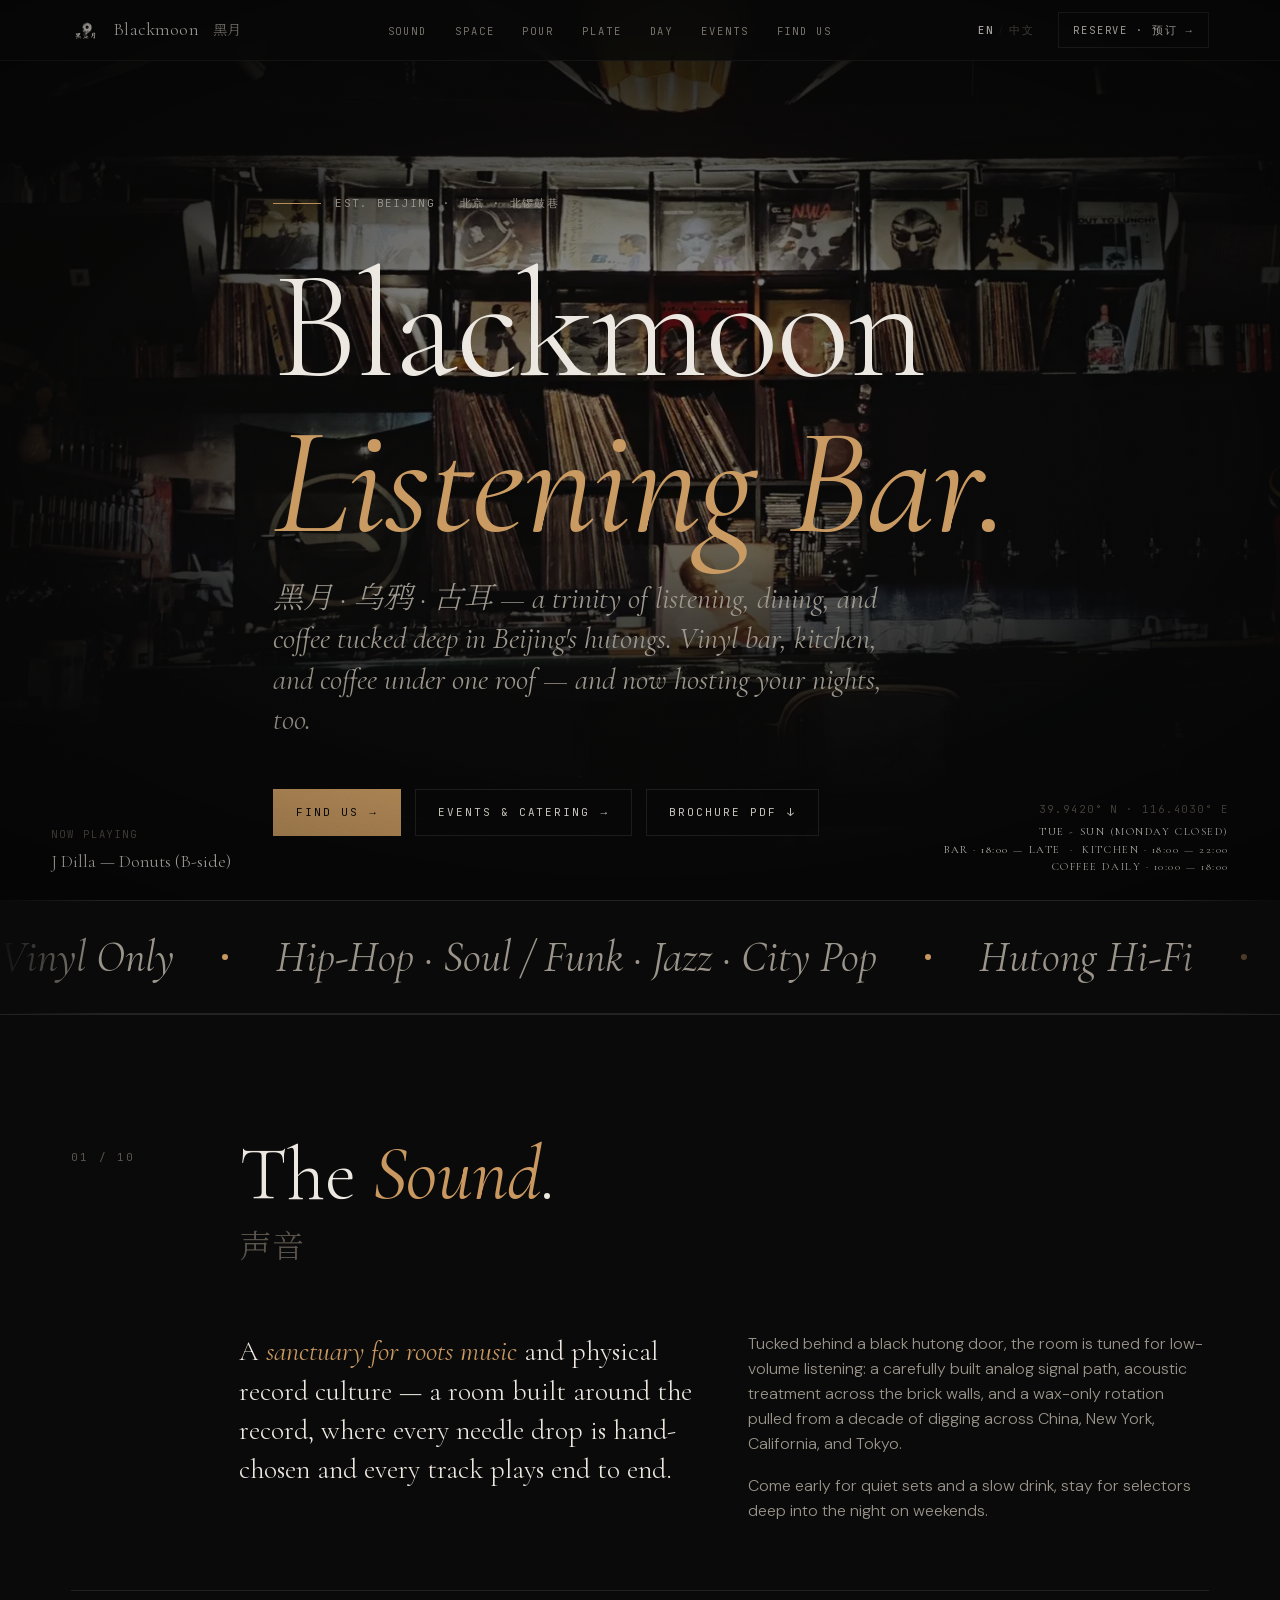
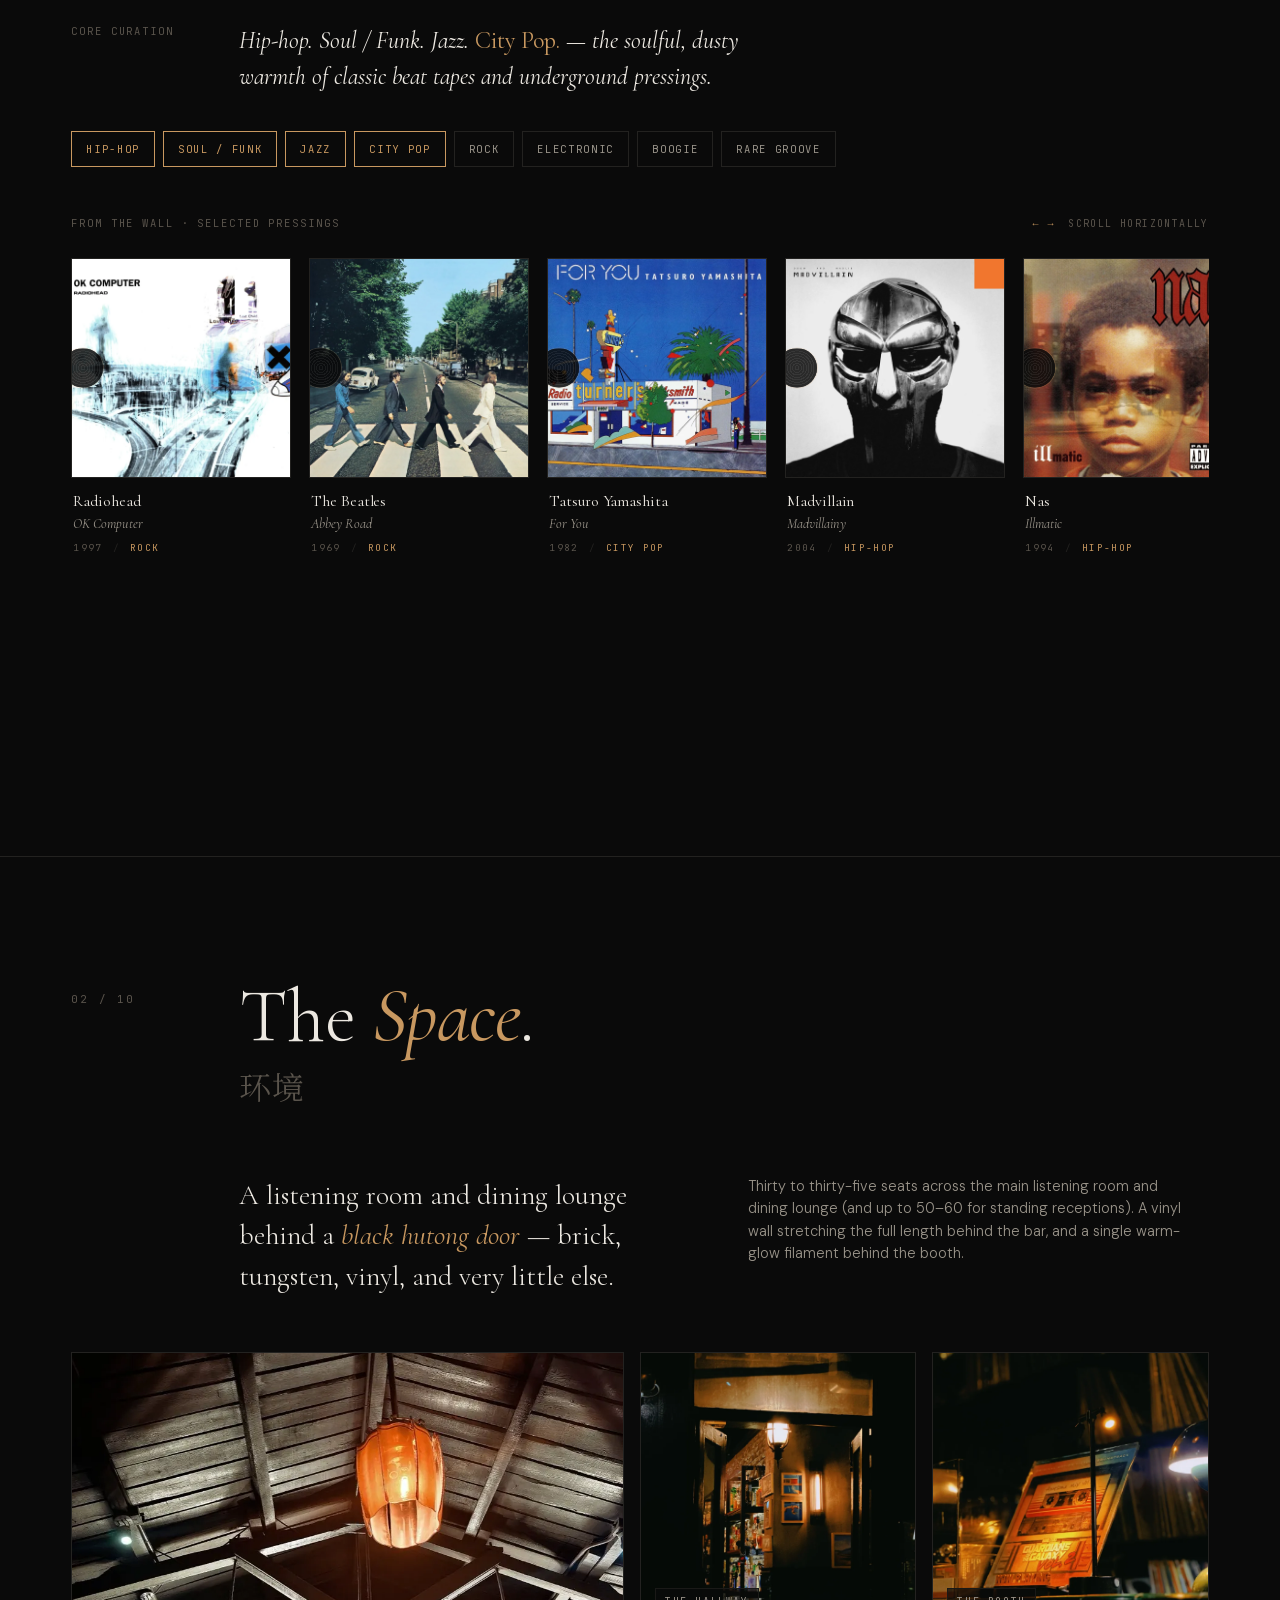
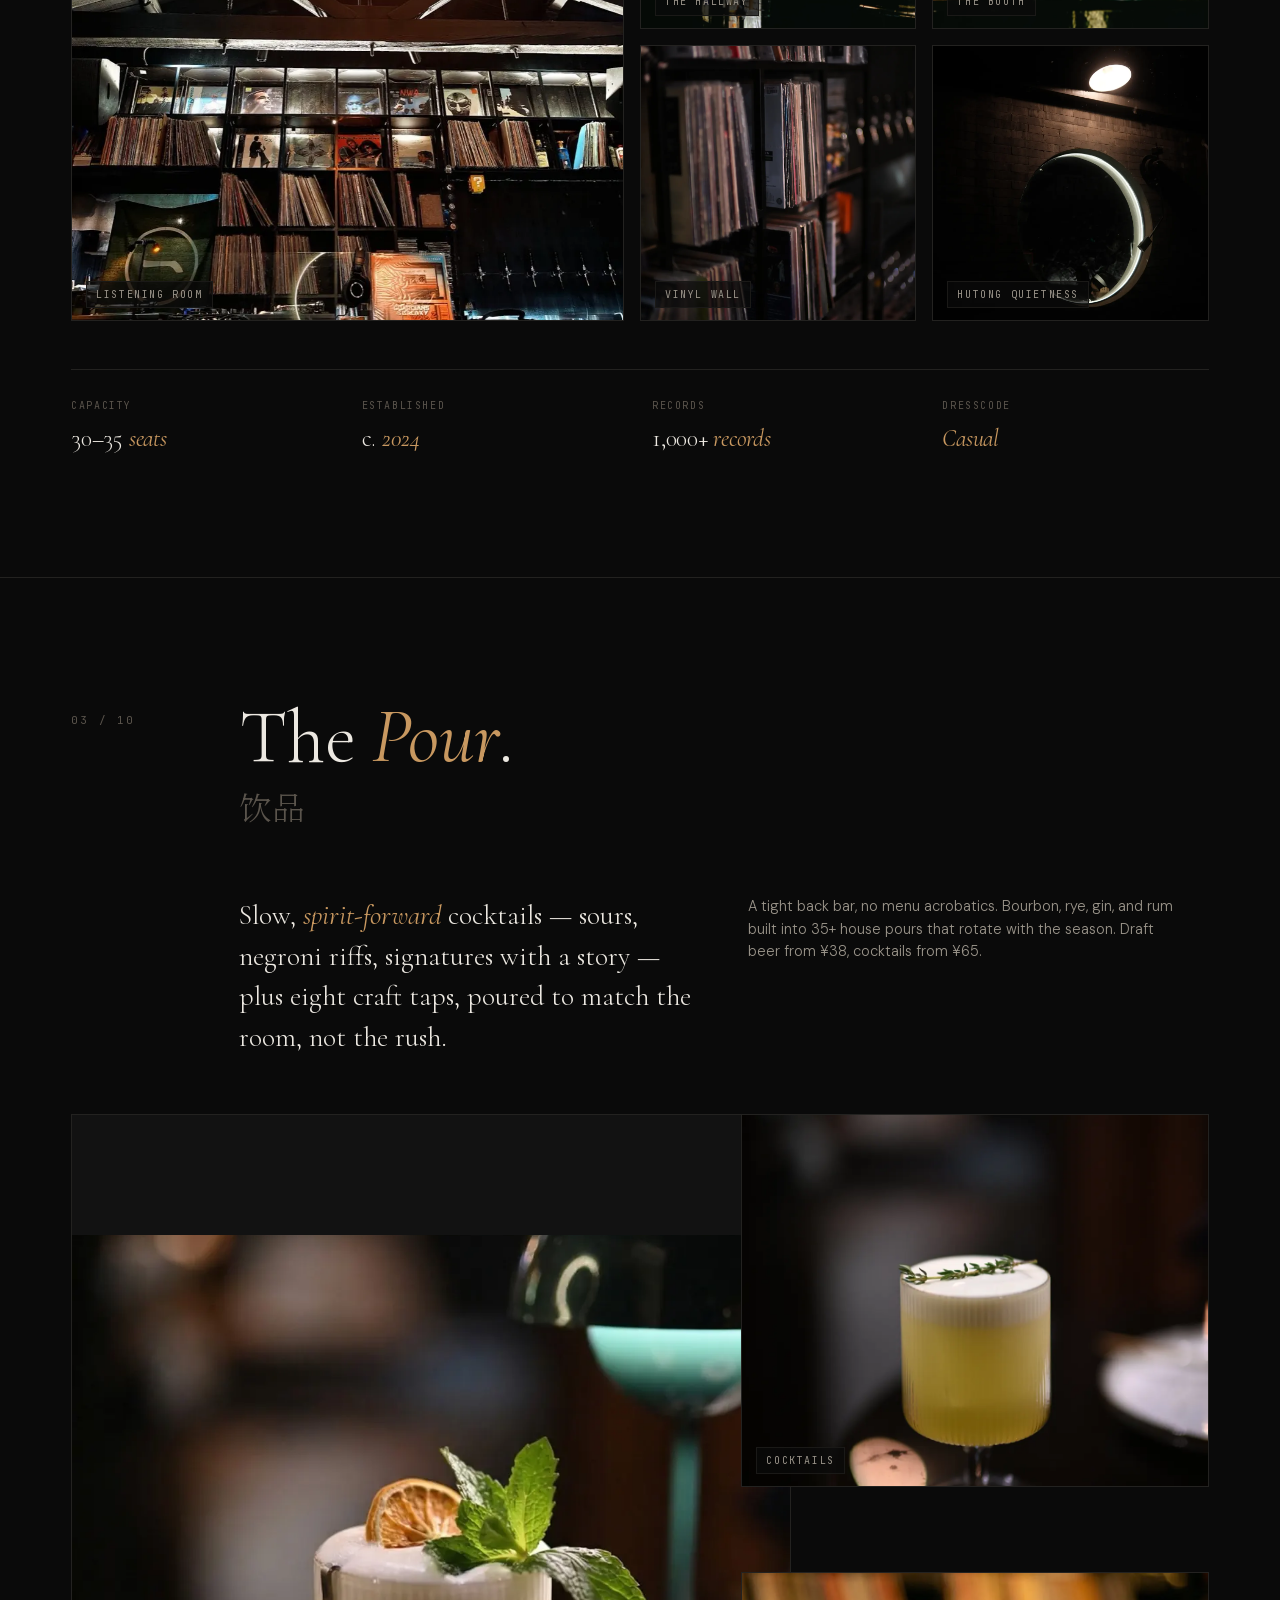
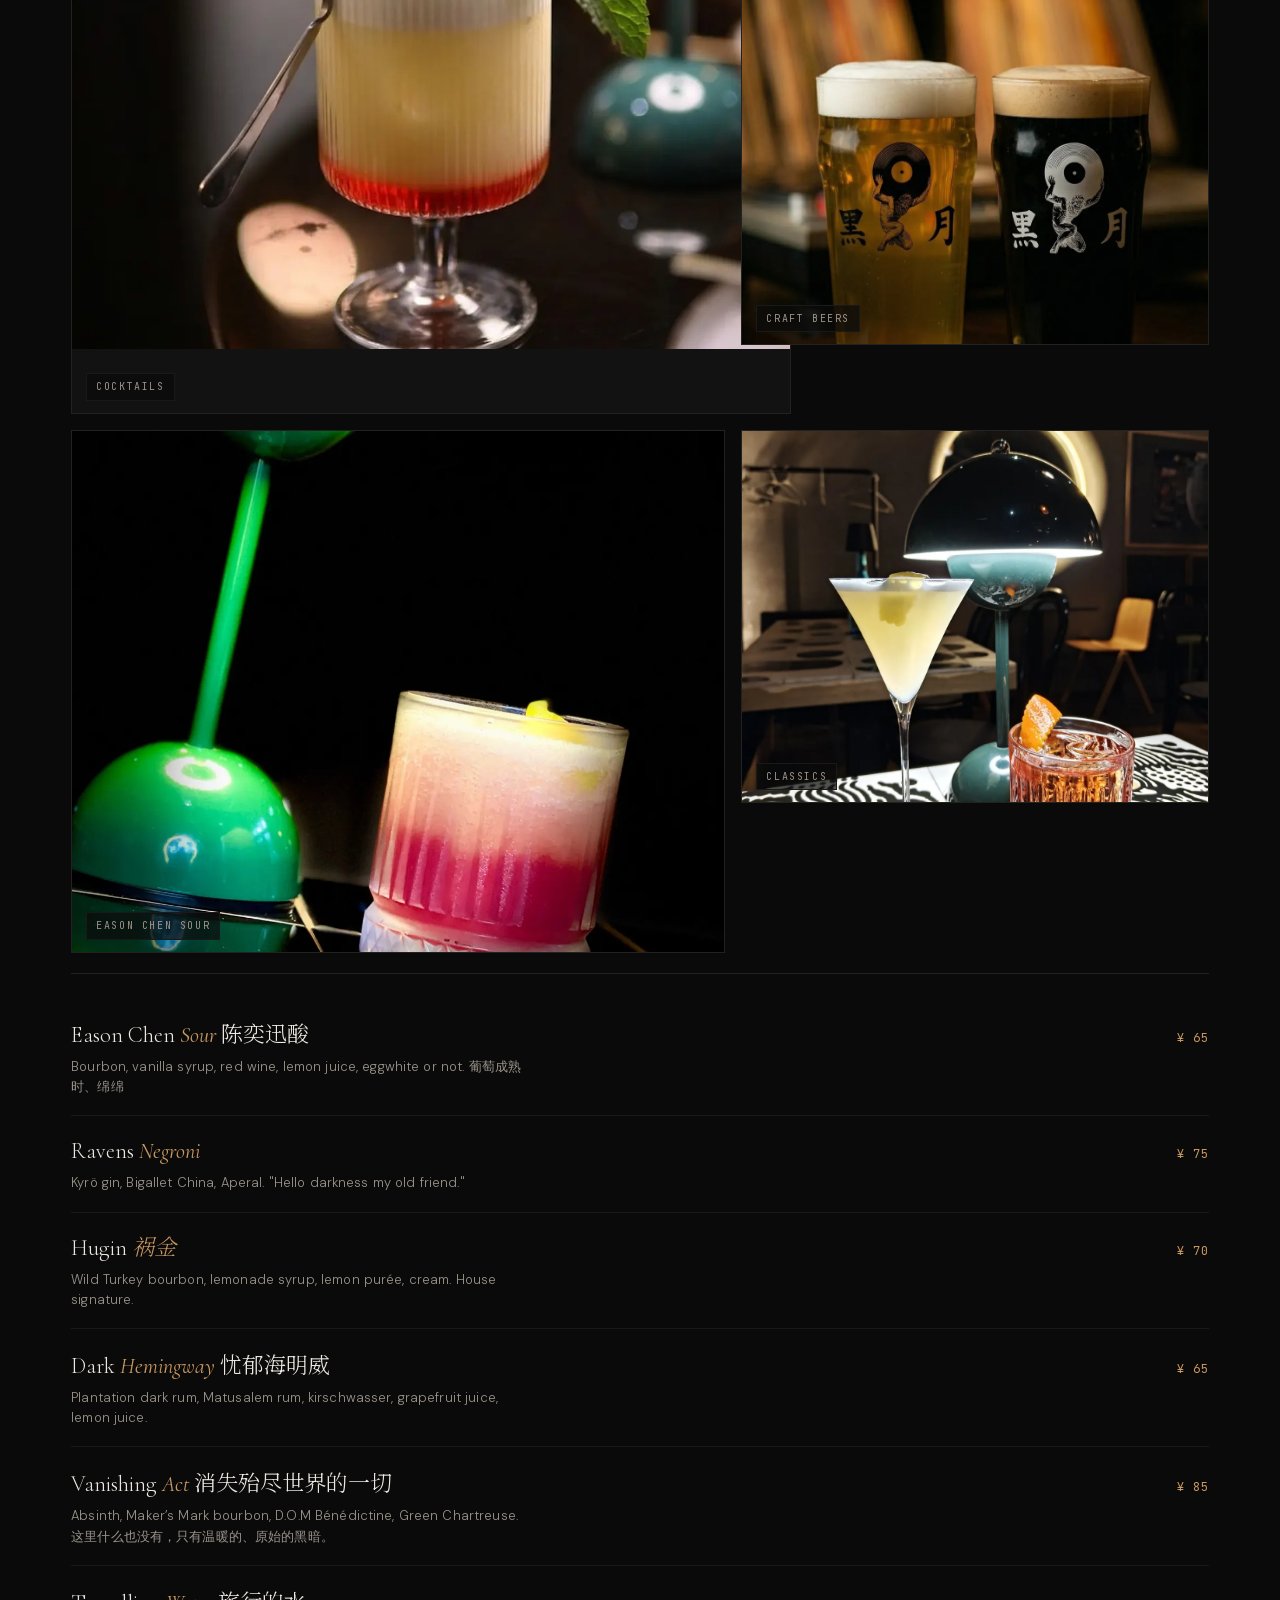
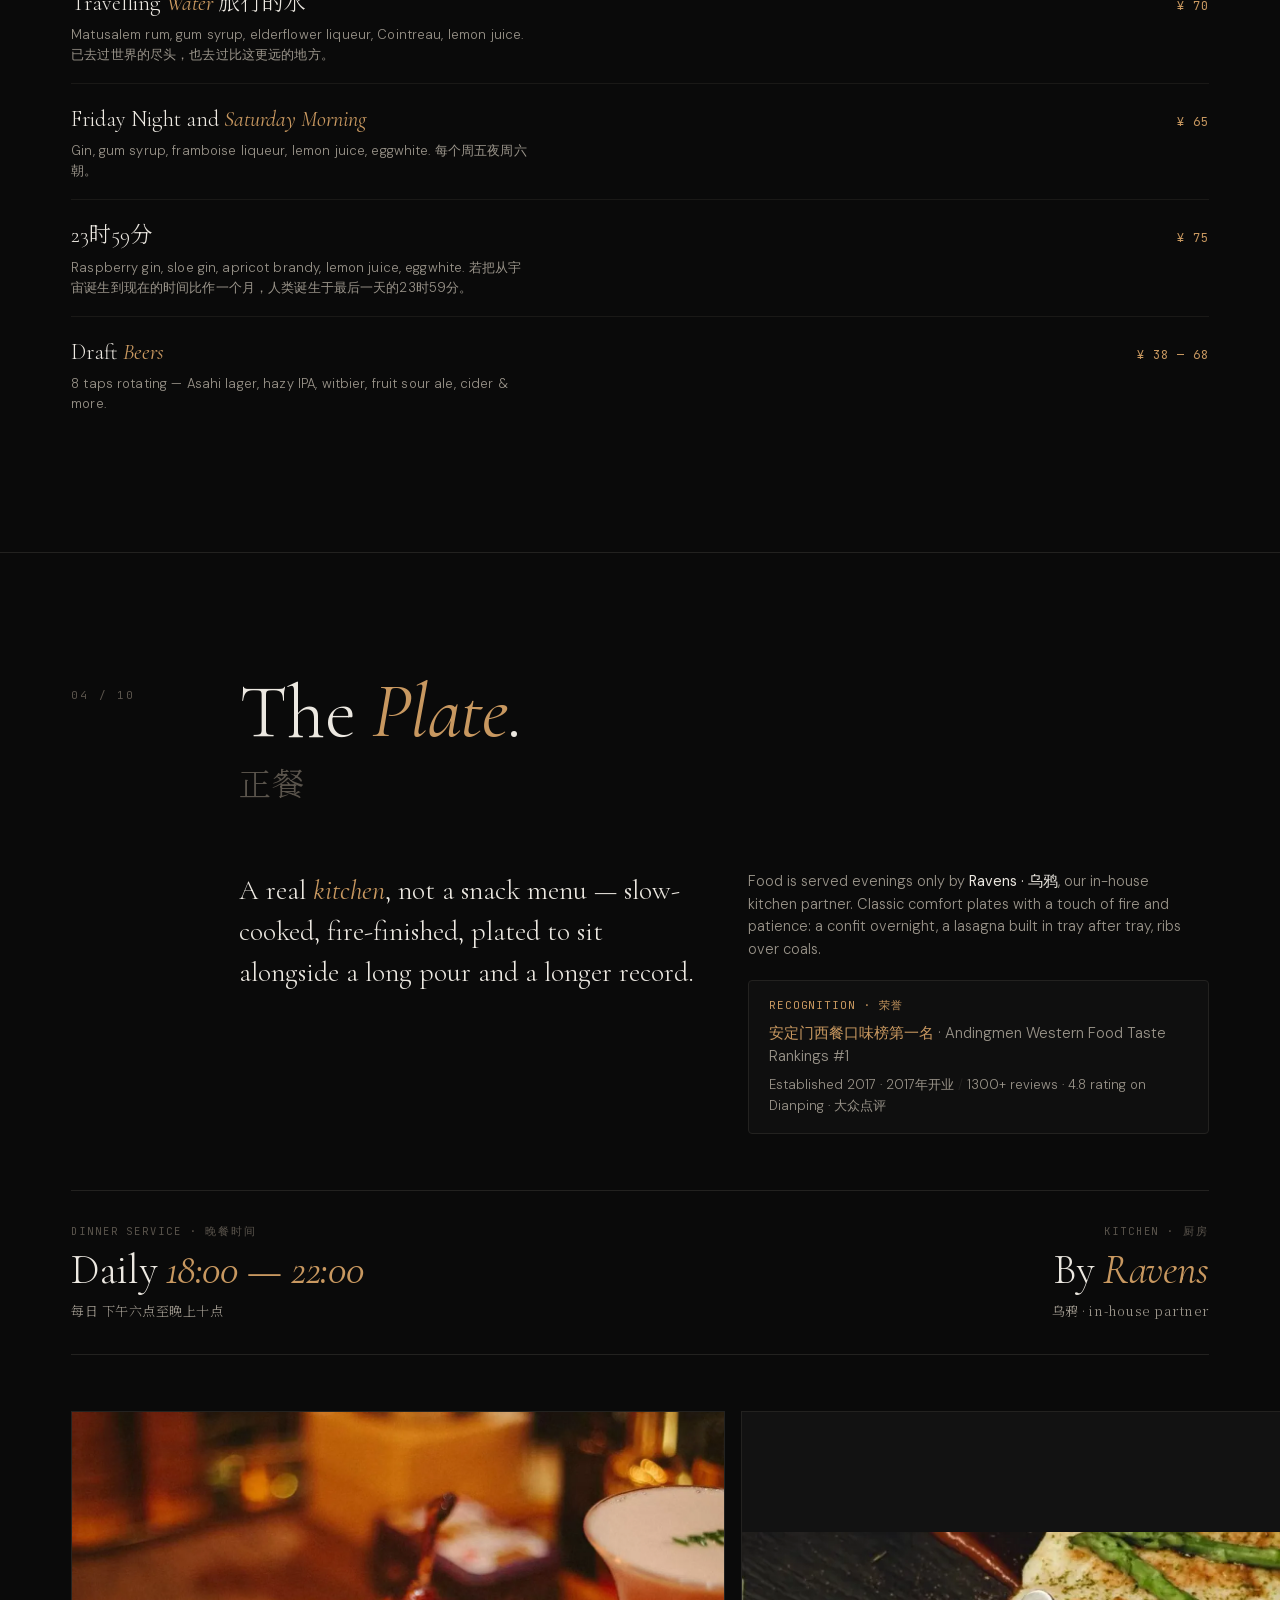
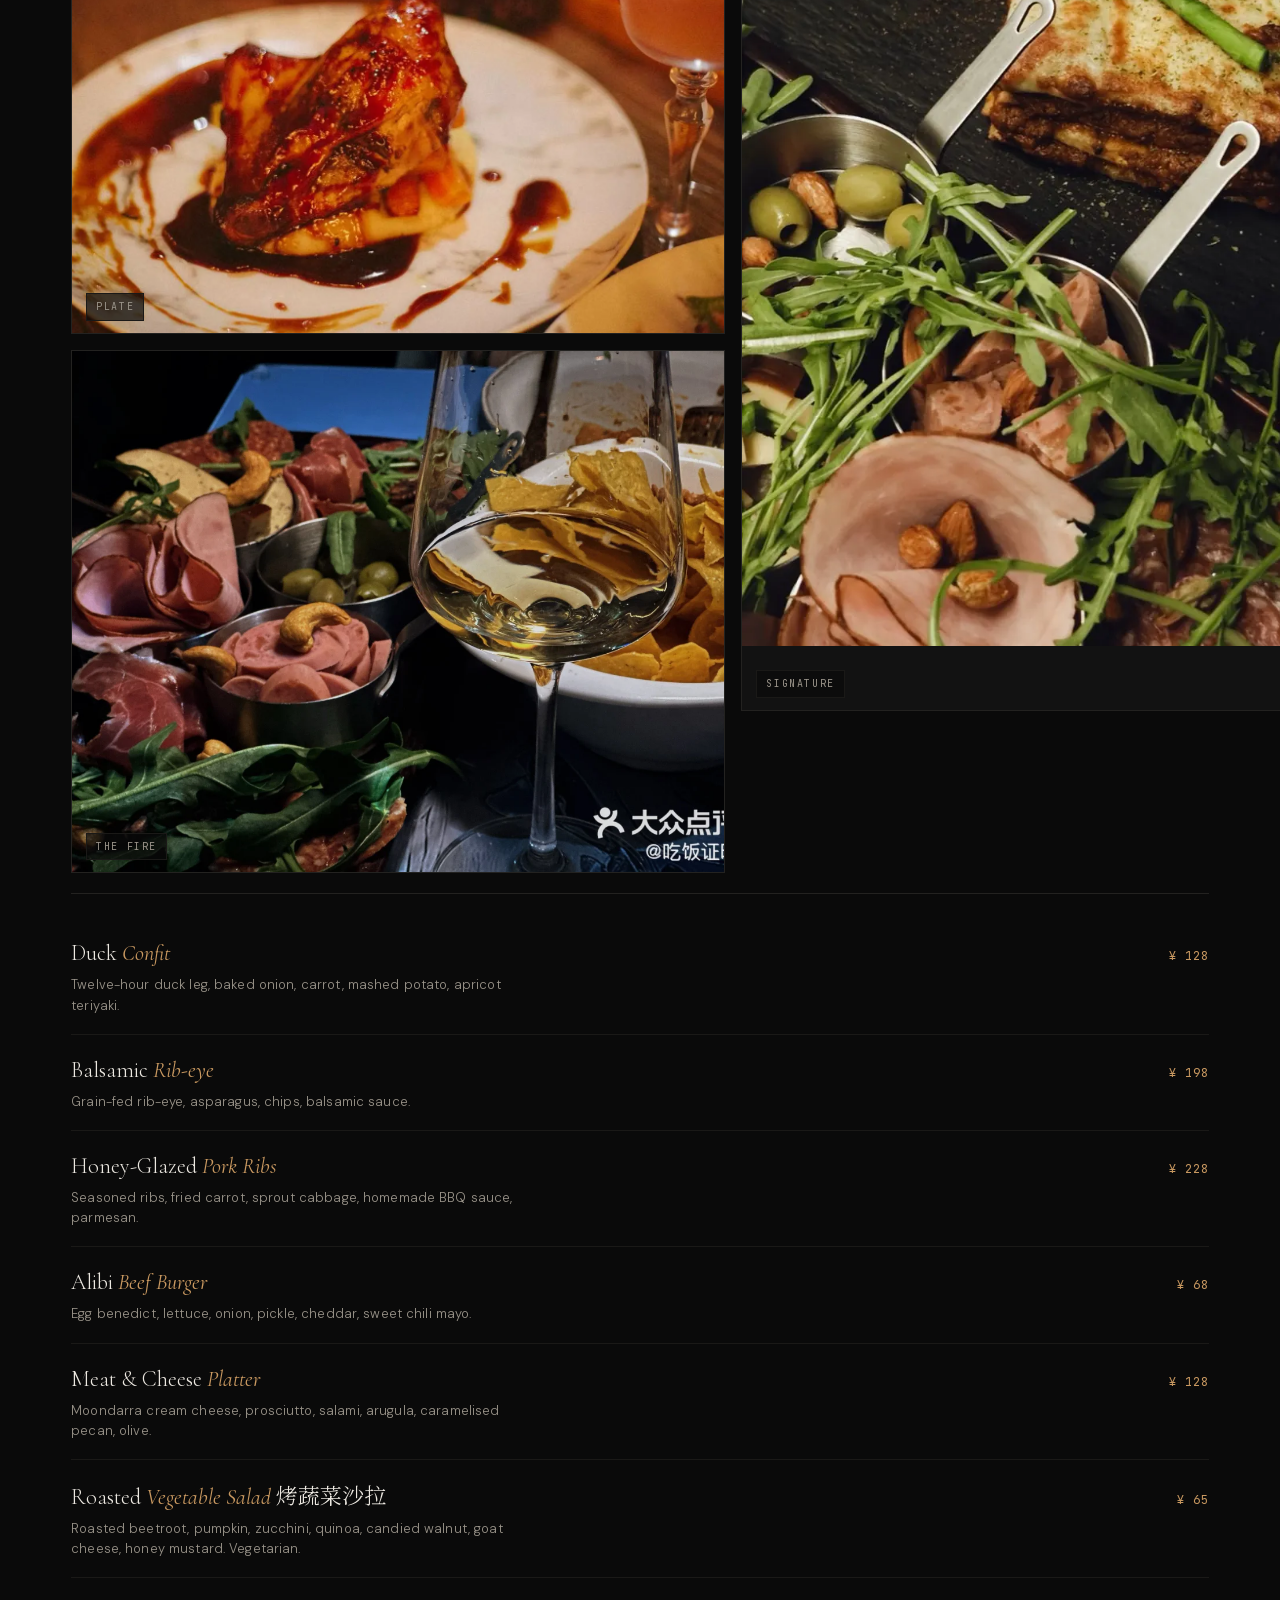
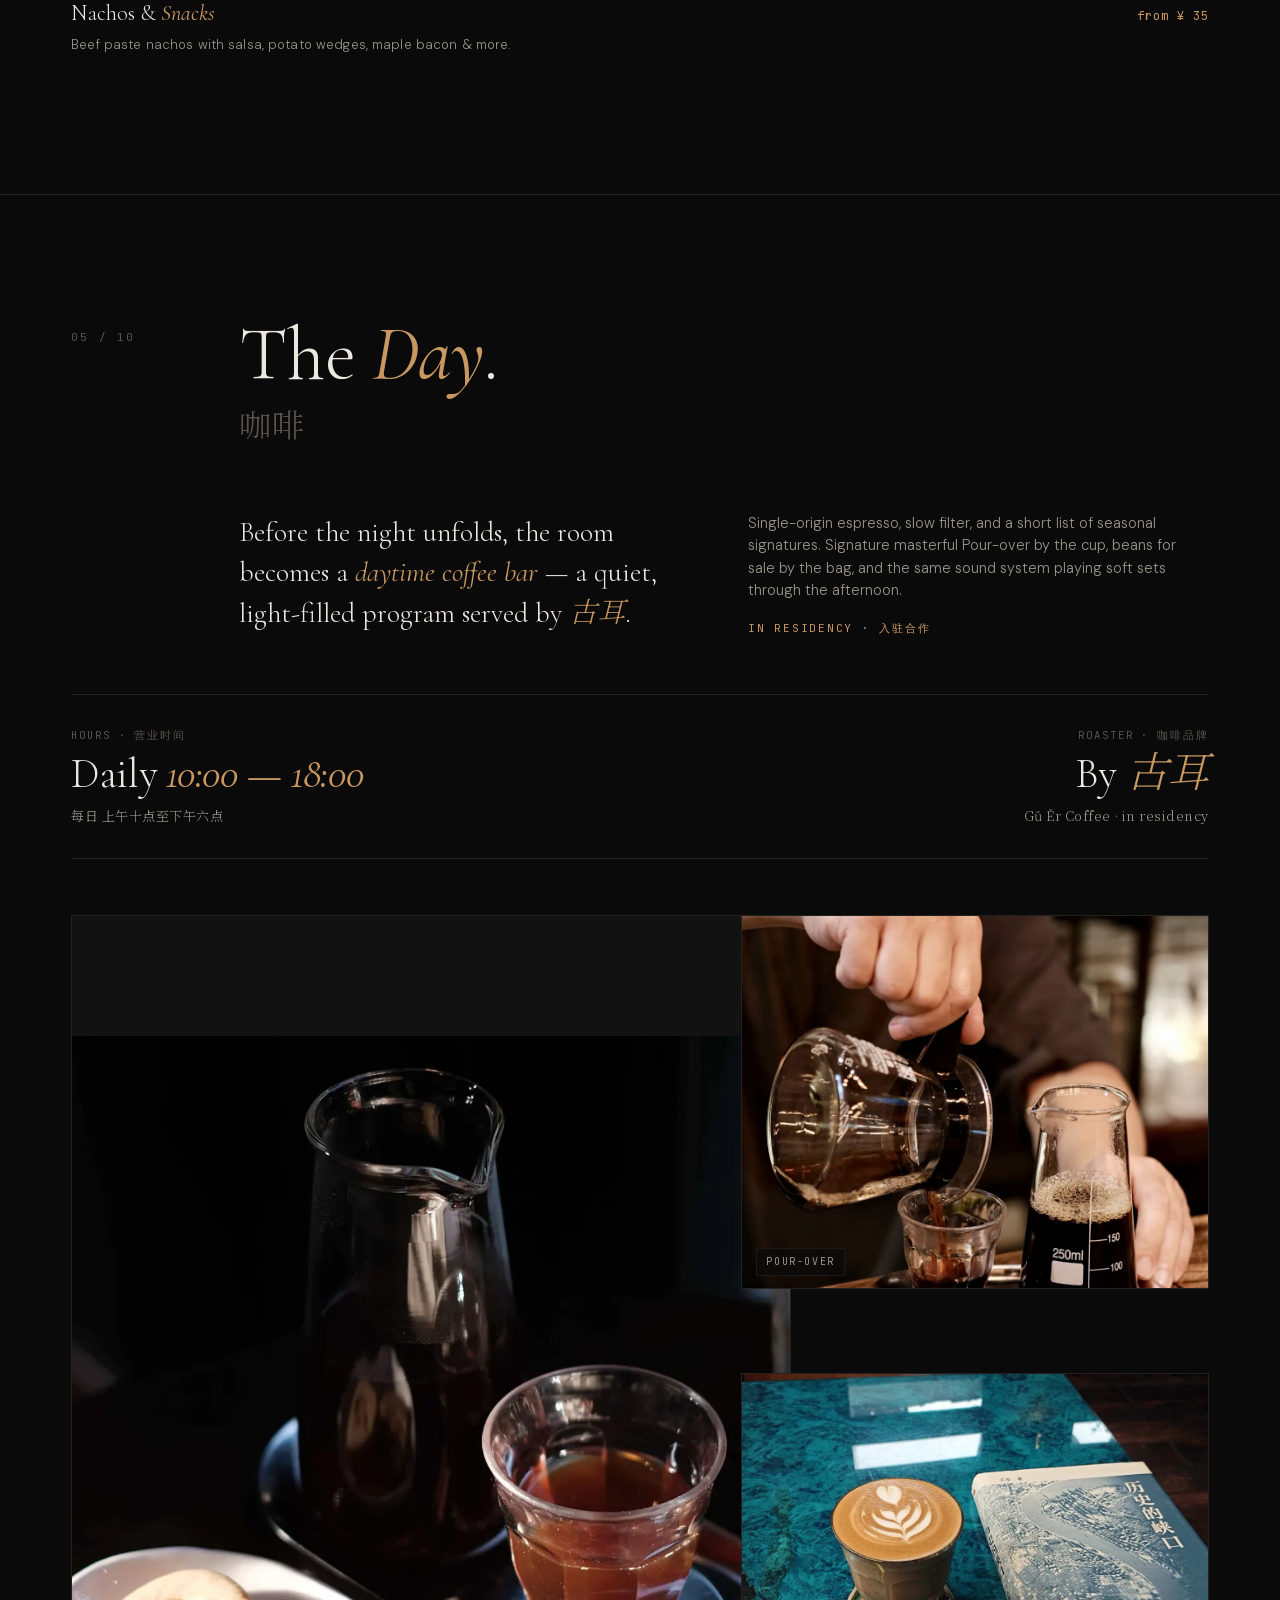
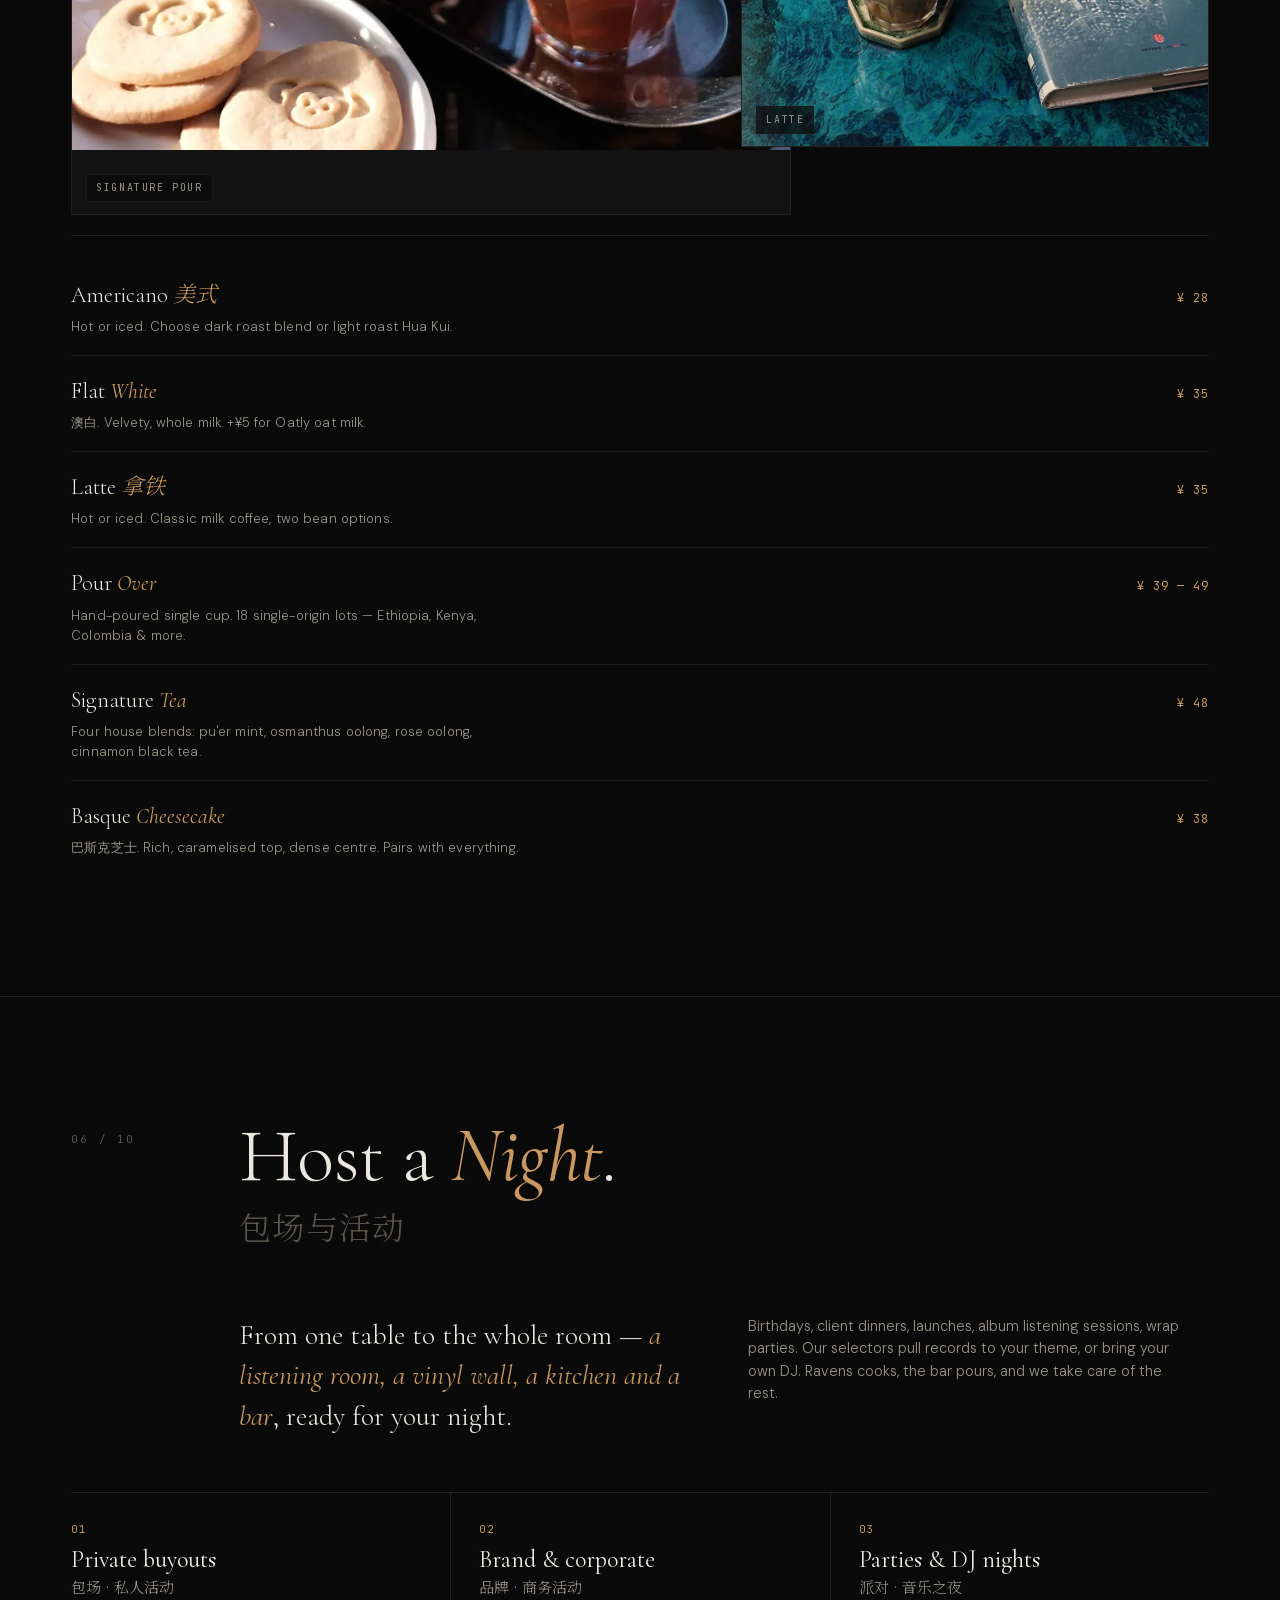
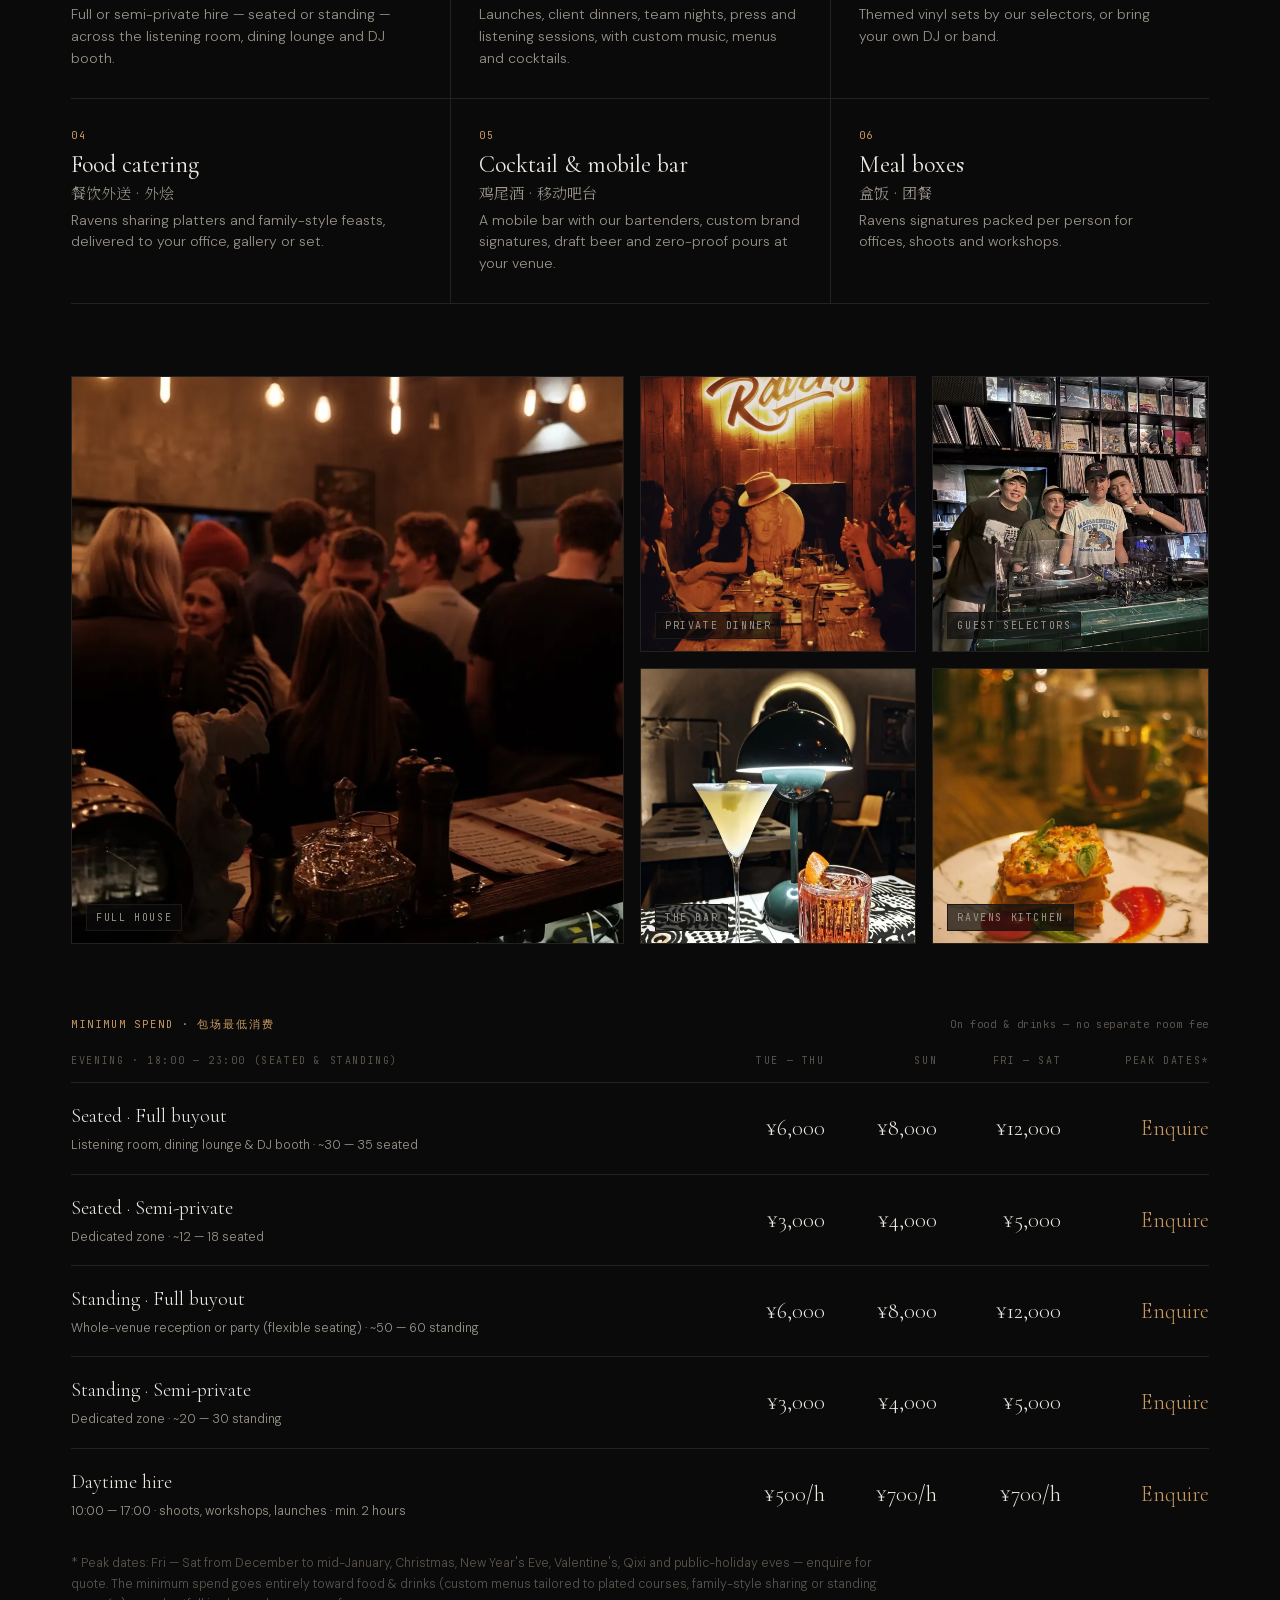
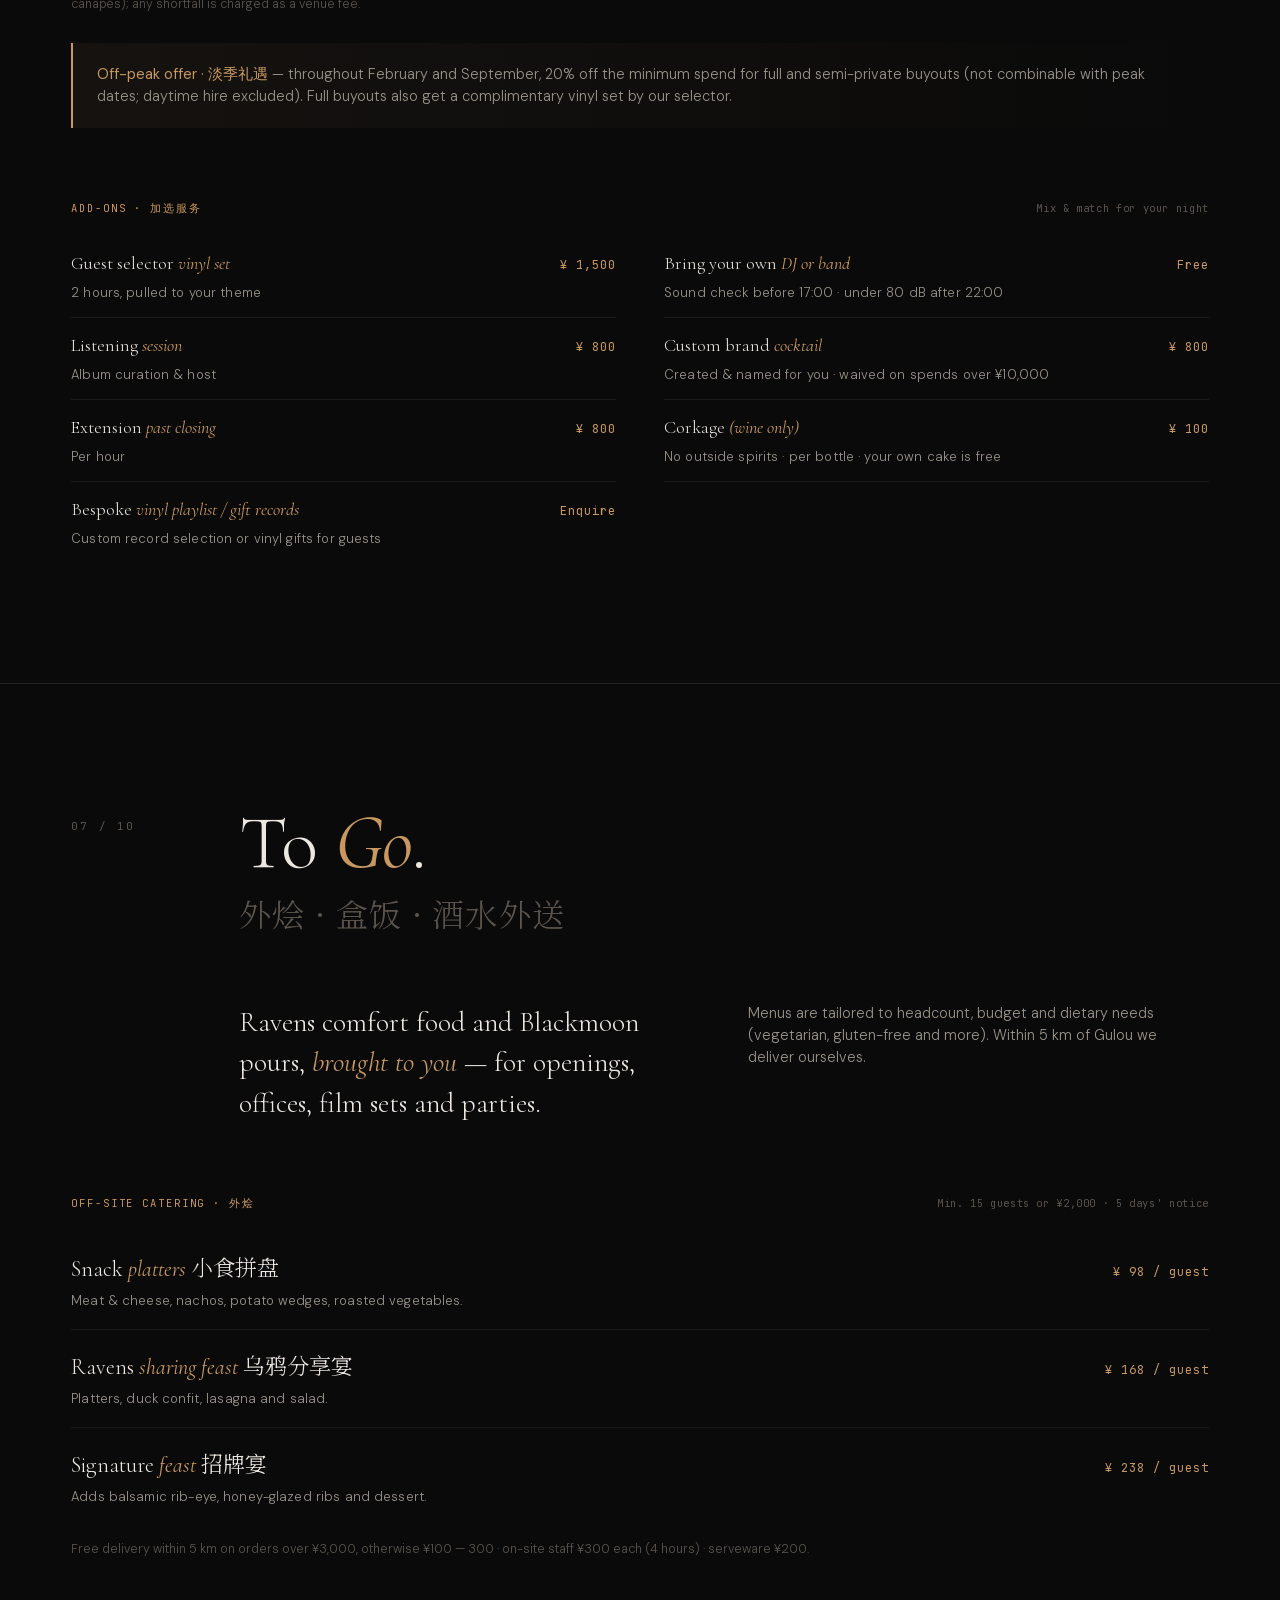
==== commit 4814d902: "Update brochure & site: seated/standing buyouts, 30-35 seats, 2hr DJ set, remove Gu Er from brochure" ====
--- a/index.html
+++ b/index.html
@@ -108,7 +108,7 @@
         "acceptsReservations": true,
         "currenciesAccepted": "CNY",
         "hasMap": "https://apis.map.qq.com/uri/v1/marker?marker=coord:39.943247,116.403009;title:Blackmoon·黑月;addr:北京市东城区北锣鼓巷66号",
-        "maximumAttendeeCapacity": 40,
+        "maximumAttendeeCapacity": 60,
         "amenityFeature": [
           {
             "@type": "LocationFeatureSpecification",
@@ -174,8 +174,8 @@
               "@type": "Offer",
               "itemOffered": {
                 "@type": "Service",
-                "name": "Full venue buyout (evening)",
-                "description": "Minimum spend on food & drinks, Tue–Thu 18:00–23:00. Sun ¥8,000, Fri–Sat ¥12,000, peak dates from ¥15,000. Up to 40 seated."
+                "name": "Full venue buyout (seated or standing, evening)",
+                "description": "Minimum spend on food & drinks, Tue–Thu 18:00–23:00. Sun ¥8,000, Fri–Sat ¥12,000, peak dates on request. ~30–35 seated or 50–60 standing."
               },
               "priceSpecification": {
                 "@type": "PriceSpecification",
@@ -187,8 +187,8 @@
               "@type": "Offer",
               "itemOffered": {
                 "@type": "Service",
-                "name": "Semi-private area (evening)",
-                "description": "Minimum spend for 12–20 guests, Tue–Thu. Sun ¥4,000, Fri–Sat ¥5,000."
+                "name": "Semi-private area (seated or standing, evening)",
+                "description": "Minimum spend for ~12–18 seated or 20–30 standing guests, Tue–Thu. Sun ¥4,000, Fri–Sat ¥5,000, peak dates on request."
               },
               "priceSpecification": {
                 "@type": "PriceSpecification",
@@ -200,42 +200,14 @@
               "@type": "Offer",
               "itemOffered": {
                 "@type": "Service",
-                "name": "Event package: Spin & Sip",
-                "description": "2-hour reception, 2 drinks, Ravens snacks & platters. From 15 guests."
+                "name": "Daytime venue hire",
+                "description": "10:00–17:00 for shoots, workshops and launches (min. 2 hours). Tue–Thu ¥500/h, Fri–Sun ¥700/h."
               },
               "priceSpecification": {
                 "@type": "PriceSpecification",
-                "price": 198,
+                "price": 500,
                 "priceCurrency": "CNY",
-                "unitText": "per guest"
-              }
-            },
-            {
-              "@type": "Offer",
-              "itemOffered": {
-                "@type": "Service",
-                "name": "Event package: Ravens Supper",
-                "description": "Family-style three courses with welcome cocktail + 1 drink. From 15 guests."
-              },
-              "priceSpecification": {
-                "@type": "PriceSpecification",
-                "price": 298,
-                "priceCurrency": "CNY",
-                "unitText": "per guest"
-              }
-            },
-            {
-              "@type": "Offer",
-              "itemOffered": {
-                "@type": "Service",
-                "name": "Event package: Full Night",
-                "description": "Signature feast, welcome cocktail + 3 drinks, Basque cheesecake. From 15 guests."
-              },
-              "priceSpecification": {
-                "@type": "PriceSpecification",
-                "price": 398,
-                "priceCurrency": "CNY",
-                "unitText": "per guest"
+                "unitText": "per hour"
               }
             },
             {
@@ -243,7 +215,7 @@
               "itemOffered": {
                 "@type": "Service",
                 "name": "Off-site catering",
-                "description": "Ravens platters and sharing feasts delivered within 5 km of Gulou; ¥98 / ¥168 / ¥238 per guest. Min. 15 guests or ¥2,000."
+                "description": "Ravens platters and sharing feasts delivered within 5 km of Gulou; from ¥98 / ¥168 / ¥238 per guest. Min. 15 guests or ¥2,000."
               },
               "priceSpecification": {
                 "@type": "PriceSpecification",
@@ -271,20 +243,7 @@
               "itemOffered": {
                 "@type": "Service",
                 "name": "Mobile cocktail bar",
-                "description": "1 bartender, 3 hours, up to 50 guests."
-              },
-              "priceSpecification": {
-                "@type": "PriceSpecification",
-                "price": 1500,
-                "priceCurrency": "CNY"
-              }
-            },
-            {
-              "@type": "Offer",
-              "itemOffered": {
-                "@type": "Service",
-                "name": "Gǔ Ěr coffee bar",
-                "description": "1 barista, 3 hours, 50 cups included."
+                "description": "1 bartender, 3 hours, up to 50 guests, ice & glassware included."
               },
               "priceSpecification": {
                 "@type": "PriceSpecification",
@@ -344,15 +303,15 @@
         "name": "Can I book the whole bar for a private event?",
         "acceptedAnswer": {
           "@type": "Answer",
-          "text": "Yes. A full evening buyout (18:00–23:00) is a minimum spend on food and drinks: ¥6,000 Tue–Thu, ¥8,000 Sun, ¥12,000 Fri–Sat and from ¥15,000 on peak dates, for up to 40 seated guests. A semi-private area for 12–20 guests starts at ¥3,000. In February and September, buyout minimums are 20% off."
+          "text": "Yes. Both seated and standing buyouts are available. A full evening buyout (18:00–23:00, ~30–35 seated or 50–60 standing) is a minimum spend on food and drinks: ¥6,000 Tue–Thu, ¥8,000 Sun, ¥12,000 Fri–Sat (peak dates on request). A semi-private area (~12–18 seated or 20–30 standing) starts at ¥3,000. Daytime hire (10:00–17:00, min. 2 hours) starts at ¥500/h. In February and September, evening buyout minimums are 20% off."
         }
       },
       {
         "@type": "Question",
-        "name": "How much are event packages per person?",
+        "name": "How do event menus work?",
         "acceptedAnswer": {
           "@type": "Answer",
-          "text": "From 15 guests: Spin & Sip ¥198 (2-hour reception, 2 drinks, snacks), Ravens Supper ¥298 (family-style three courses, 2 drinks) and Full Night ¥398 (signature feast, 4 drinks, dessert). Packages count toward the minimum spend."
+          "text": "Event menus are tailored to your format and budget — seated plated courses, family-style sharing feasts or standing reception platters — and count 100% toward the minimum spend."
         }
       },
       {
@@ -360,7 +319,7 @@
         "name": "Can I bring my own DJ or band?",
         "acceptedAnswer": {
           "@type": "Answer",
-          "text": "Yes, free of charge. Sound check is before 17:00, and from 22:00 music must stay below 80 dB on our in-house meter. Our own selectors can also play a 3-hour vinyl set for ¥1,500."
+          "text": "Yes, free of charge. Sound check is before 17:00, and from 22:00 music must stay below 80 dB on our in-house meter. Our own selectors can also play a 2-hour vinyl set for ¥1,500."
         }
       },
       {
@@ -368,7 +327,7 @@
         "name": "Do you do catering or meal boxes (盒饭)?",
         "acceptedAnswer": {
           "@type": "Answer",
-          "text": "Yes. Off-site catering is ¥98, ¥168 or ¥238 per guest (min. 15 guests or ¥2,000, 5 days' notice). Meal boxes are ¥68, ¥98 or ¥138 (min. 15 boxes, 2 days' notice), delivered within 5 km of Gulou for lunch (11:30–13:00, Tue–Fri) or dinner (17:30–19:00). We also run a mobile cocktail bar and a 古耳 coffee bar, ¥1,500 each."
+          "text": "Yes. Off-site catering starts at ¥98, ¥168 or ¥238 per guest (min. 15 guests or ¥2,000, 5 days' notice). Meal boxes are ¥68, ¥98 or ¥138 (min. 15 boxes, 2 days' notice), delivered within 5 km of Gulou for lunch (11:30–13:00, Tue–Fri) or dinner (17:30–19:00). We also run a mobile cocktail bar (¥1,500)."
         }
       },
       {
@@ -391,7 +350,7 @@
            <script defer src="https://cloud.umami.is/script.js" data-website-id="WEBSITE_ID"></script>
        Conversion clicks are tracked by the track() helper at the end of <body>.
   ──────────────────────────────────────────────────────────────── -->
-  <script defer src="https://cloud.umami.is/script.js" data-website-id="d06d15f5-08f2-4c68-95e5-508470fb8c60"></script>
+  <script defer src="/u/script.js" data-host-url="/u" data-website-id="d06d15f5-08f2-4c68-95e5-508470fb8c60" onerror="var s=document.createElement('script');s.defer=true;s.src='https://cloud.umami.is/script.js';s.setAttribute('data-website-id','d06d15f5-08f2-4c68-95e5-508470fb8c60');document.head.appendChild(s)"></script>
 
   <!-- ─── Fonts ──────────────────────────────────────────────── -->
   <link href="/assets/fonts/fonts.css" rel="stylesheet" />
@@ -1273,7 +1232,7 @@
             A listening room and dining lounge behind a <span class="accent">black hutong door</span> &mdash; brick, tungsten, vinyl, and very little else.
           </p>
           <div class="gallery-body">
-            <p>Forty seats across the main listening room and dining lounge. A vinyl wall stretching the full length behind the bar, and a single warm-glow filament behind the booth.</p>
+            <p>Thirty to thirty-five seats across the main listening room and dining lounge (and up to 50–60 for standing receptions). A vinyl wall stretching the full length behind the bar, and a single warm-glow filament behind the booth.</p>
           </div>
         </div>
 
@@ -1303,7 +1262,7 @@
         <div class="space-meta">
           <div>
             <span class="space-stat-label">Capacity</span>
-            <span class="space-stat-val">40 <span class="ital">seats</span></span>
+            <span class="space-stat-val">30–35 <span class="ital">seats</span></span>
           </div>
           <div>
             <span class="space-stat-label">Established</span>
@@ -1463,7 +1422,7 @@
           <div class="ch-block">
             <span class="ch-label">Dinner service &middot; 晚餐时间</span>
             <span class="ch-val">Daily <span class="ital">18:00 &mdash; 22:00</span></span>
-            <span class="ch-meta">每日 下午五点半至晚上十点</span>
+            <span class="ch-meta">每日 下午六点至晚上十点</span>
           </div>
           <div class="ch-block ch-right">
             <span class="ch-label">Kitchen &middot; 厨房</span>
@@ -1662,11 +1621,11 @@
         </div>
 
         <div class="svc-grid">
-          <div class="svc"><span class="svc-num">01</span><h3 class="svc-title">Private buyouts <span class="cn">包场 · 私人活动</span></h3><p>Whole-venue or semi-private hire of the listening room, dining lounge and DJ booth.</p></div>
+          <div class="svc"><span class="svc-num">01</span><h3 class="svc-title">Private buyouts <span class="cn">包场 · 私人活动</span></h3><p>Full or semi-private hire — seated or standing — across the listening room, dining lounge and DJ booth.</p></div>
           <div class="svc"><span class="svc-num">02</span><h3 class="svc-title">Brand &amp; corporate <span class="cn">品牌 · 商务活动</span></h3><p>Launches, client dinners, team nights, press and listening sessions, with custom music, menus and cocktails.</p></div>
           <div class="svc"><span class="svc-num">03</span><h3 class="svc-title">Parties &amp; DJ nights <span class="cn">派对 · 音乐之夜</span></h3><p>Themed vinyl sets by our selectors, or bring your own DJ or band.</p></div>
           <div class="svc"><span class="svc-num">04</span><h3 class="svc-title">Food catering <span class="cn">餐饮外送 · 外烩</span></h3><p>Ravens sharing platters and family-style feasts, delivered to your office, gallery or set.</p></div>
-          <div class="svc"><span class="svc-num">05</span><h3 class="svc-title">Cocktail &amp; coffee bar <span class="cn">鸡尾酒 · 酒水 · 咖啡</span></h3><p>A mobile bar with our bartenders, custom brand signatures, and a Gǔ Ěr pour-over bar for daytime events.</p></div>
+          <div class="svc"><span class="svc-num">05</span><h3 class="svc-title">Cocktail &amp; mobile bar <span class="cn">鸡尾酒 · 移动吧台</span></h3><p>A mobile bar with our bartenders, custom brand signatures, draft beer and zero-proof pours at your venue.</p></div>
           <div class="svc"><span class="svc-num">06</span><h3 class="svc-title">Meal boxes <span class="cn">盒饭 · 团餐</span></h3><p>Ravens signatures packed per person for offices, shoots and workshops.</p></div>
         </div>
 
@@ -1681,33 +1640,28 @@
         <div class="block-label"><span>Minimum spend · 包场最低消费</span><span>On food &amp; drinks — no separate room fee</span></div>
         <div class="ptable-wrap">
           <table class="ptable">
-            <thead><tr><th>Evening · 18:00 — 23:00</th><th>Tue — Thu</th><th>Sun</th><th>Fri — Sat</th><th>Peak dates*</th></tr></thead>
+            <thead><tr><th>Evening · 18:00 — 23:00 (Seated &amp; Standing)</th><th>Tue — Thu</th><th>Sun</th><th>Fri — Sat</th><th>Peak dates*</th></tr></thead>
             <tbody>
-              <tr><td>Full buyout<small>Listening room, dining lounge &amp; DJ booth · up to 40 seated</small></td><td>¥6,000</td><td>¥8,000</td><td>¥12,000</td><td class="peak">from ¥15,000</td></tr>
-              <tr><td>Semi-private area<small>12 — 20 guests</small></td><td>¥3,000</td><td>¥4,000</td><td>¥5,000</td><td class="peak">from ¥6,500</td></tr>
-              <tr><td>Daytime hire<small>10:00 — 17:00 · shoots, workshops, launches · min. 3 hours, with Gǔ Ěr</small></td><td>¥500/h</td><td>¥700/h</td><td>¥700/h</td><td class="peak">on request</td></tr>
+              <tr><td>Seated · Full buyout<small>Listening room, dining lounge &amp; DJ booth · ~30 — 35 seated</small></td><td>¥6,000</td><td>¥8,000</td><td>¥12,000</td><td class="peak">Enquire</td></tr>
+              <tr><td>Seated · Semi-private<small>Dedicated zone · ~12 — 18 seated</small></td><td>¥3,000</td><td>¥4,000</td><td>¥5,000</td><td class="peak">Enquire</td></tr>
+              <tr><td>Standing · Full buyout<small>Whole-venue reception or party (flexible seating) · ~50 — 60 standing</small></td><td>¥6,000</td><td>¥8,000</td><td>¥12,000</td><td class="peak">Enquire</td></tr>
+              <tr><td>Standing · Semi-private<small>Dedicated zone · ~20 — 30 standing</small></td><td>¥3,000</td><td>¥4,000</td><td>¥5,000</td><td class="peak">Enquire</td></tr>
+              <tr><td>Daytime hire<small>10:00 — 17:00 · shoots, workshops, launches · min. 2 hours</small></td><td>¥500/h</td><td>¥700/h</td><td>¥700/h</td><td class="peak">Enquire</td></tr>
             </tbody>
           </table>
         </div>
-        <p class="fine">* Peak dates: Fri — Sat from December to mid-January, Christmas, New Year's Eve, Valentine's, Qixi and public-holiday eves. The minimum covers food &amp; drinks; any shortfall is charged as a venue fee.</p>
+        <p class="fine">* Peak dates: Fri — Sat from December to mid-January, Christmas, New Year's Eve, Valentine's, Qixi and public-holiday eves — enquire for quote. The minimum spend goes entirely toward food &amp; drinks (custom menus tailored to plated courses, family-style sharing or standing canapés); any shortfall is charged as a venue fee.</p>
         <div class="offpeak"><b>Off-peak offer · 淡季礼遇</b> &mdash; throughout February and September, 20% off the minimum spend for full and semi-private buyouts (not combinable with peak dates; daytime hire excluded). Full buyouts also get a complimentary vinyl set by our selector.</div>
 
-        <div class="block-label"><span>Per-guest packages · 人均套餐</span><span>From 15 guests · counts toward the minimum</span></div>
-        <div class="pkg-grid">
-          <div class="pkg"><h3 class="pkg-name">Spin &amp; Sip <span class="ital">酒会</span></h3><div class="pkg-price">¥198<small>/ guest</small></div><ul><li>2-hour standing reception</li><li>2 drinks — cocktail, draft or zero-proof</li><li>Ravens snacks &amp; sharing platters</li></ul></div>
-          <div class="pkg"><h3 class="pkg-name">Ravens Supper <span class="ital">乌鸦晚宴</span></h3><div class="pkg-price">¥298<small>/ guest</small></div><ul><li>Family-style three courses</li><li>Duck confit, lasagna &amp; more to share</li><li>Welcome cocktail + 1 drink</li></ul></div>
-          <div class="pkg"><h3 class="pkg-name">Full Night <span class="ital">尽兴之夜</span></h3><div class="pkg-price">¥398<small>/ guest</small></div><ul><li>Signature feast — duck, rib-eye, honey ribs</li><li>Welcome cocktail + 3 drinks</li><li>Basque cheesecake</li></ul></div>
-        </div>
-
-        <div class="block-label"><span>Add-ons · 加选</span><span></span></div>
+        <div class="block-label"><span>Add-ons · 加选服务</span><span>Mix &amp; match for your night</span></div>
         <div class="addon-grid menu" style="margin-top:0;padding-top:0;border-top:0">
-          <div class="menu-row"><div><span class="menu-name">Guest selector <span class="ital">vinyl set</span></span><span class="menu-desc">3 hours, pulled to your theme</span></div><span class="menu-price">¥ 1,500</span></div>
+          <div class="menu-row"><div><span class="menu-name">Guest selector <span class="ital">vinyl set</span></span><span class="menu-desc">2 hours, pulled to your theme</span></div><span class="menu-price">¥ 1,500</span></div>
           <div class="menu-row"><div><span class="menu-name">Bring your own <span class="ital">DJ or band</span></span><span class="menu-desc">Sound check before 17:00 · under 80 dB after 22:00</span></div><span class="menu-price">Free</span></div>
           <div class="menu-row"><div><span class="menu-name">Listening <span class="ital">session</span></span><span class="menu-desc">Album curation &amp; host</span></div><span class="menu-price">¥ 800</span></div>
           <div class="menu-row"><div><span class="menu-name">Custom brand <span class="ital">cocktail</span></span><span class="menu-desc">Created &amp; named for you · waived on spends over ¥10,000</span></div><span class="menu-price">¥ 800</span></div>
-          <div class="menu-row"><div><span class="menu-name">Free-flow <span class="ital">draft &amp; house wine</span></span><span class="menu-desc">2 hours</span></div><span class="menu-price">+¥ 158 / guest</span></div>
           <div class="menu-row"><div><span class="menu-name">Extension <span class="ital">past closing</span></span><span class="menu-desc">Per hour</span></div><span class="menu-price">¥ 800</span></div>
-          <div class="menu-row"><div><span class="menu-name">Corkage</span><span class="menu-desc">Wine / spirits, per bottle · your own cake is free</span></div><span class="menu-price">¥ 100 / 200</span></div>
+          <div class="menu-row"><div><span class="menu-name">Corkage <span class="ital">(wine only)</span></span><span class="menu-desc">No outside spirits · per bottle · your own cake is free</span></div><span class="menu-price">¥ 100</span></div>
+          <div class="menu-row"><div><span class="menu-name">Bespoke <span class="ital">vinyl playlist / gift records</span></span><span class="menu-desc">Custom record selection or vinyl gifts for guests</span></div><span class="menu-price">Enquire</span></div>
         </div>
       </div>
     </section>
@@ -1756,13 +1710,13 @@
           <div><span class="space-stat-label">Free delivery</span><span class="space-stat-val">30+ <span class="ital">boxes</span></span></div>
           <div><span class="space-stat-label">Volume</span><span class="space-stat-val">5% / 10% <span class="ital">off</span></span></div>
         </div>
-        <p class="fine">Lunch Tue — Fri. Final count by 18:00 the day before. 5% off 50+ boxes, 10% off 100+. Add a soft drink ¥10, Gǔ Ěr coffee ¥25 or Basque cheesecake ¥30. Monthly billing for crews and regular orders.</p>
-
-        <div class="block-label"><span>Drinks &amp; coffee bar · 酒水外烩</span><span>Book 7 days ahead</span></div>
+        <p class="fine">Lunch Tue — Fri. Final count by 18:00 the day before. 5% off 50+ boxes, 10% off 100+. Add a soft drink ¥10 or Basque cheesecake ¥30. Monthly billing for crews and regular orders.</p>
+
+        <div class="block-label"><span>Drinks catering · 酒水外烩</span><span>Book 7 days ahead</span></div>
         <div class="menu" style="margin-top:0;padding-top:0;border-top:0">
           <div class="menu-row"><div><span class="menu-name">Mobile <span class="ital">bar</span> <span class="cn">移动吧台</span></span><span class="menu-desc">1 bartender, 3 hours, up to 50 guests, ice &amp; glassware. Extra bartender ¥800 · extra hour ¥400.</span></div><span class="menu-price">¥ 1,500</span></div>
           <div class="menu-row"><div><span class="menu-name">Drink <span class="ital">packages</span></span><span class="menu-desc">2 or 3 drinks per guest — cocktails, draft or zero-proof. Or per drink: cocktail ¥60 · beer ¥45, min. ¥3,000.</span></div><span class="menu-price">¥ 128 / 168</span></div>
-          <div class="menu-row"><div><span class="menu-name">Gǔ Ěr <span class="ital">coffee bar</span> <span class="cn">古耳咖啡吧</span></span><span class="menu-desc">1 barista, 3 hours, 50 cups included · extra cup ¥30.</span></div><span class="menu-price">¥ 1,500</span></div>
+          <div class="menu-row"><div><span class="menu-name">Custom brand <span class="ital">cocktail</span> <span class="cn">品牌定制特调</span></span><span class="menu-desc">Bespoke recipe &amp; naming for your event.</span></div><span class="menu-price">¥ 800</span></div>
         </div>
 
         <div class="block-label"><span>Booking terms · 预订须知</span><span>Prices in RMB, service included · valid until 31 March 2027</span></div>
@@ -2151,10 +2105,10 @@
           <details><summary>What is Blackmoon?</summary><p>Blackmoon (黑月) is a vinyl-only hi-fi listening bar on Beiluoguxiang in Beijing&#x27;s Dongcheng hutongs. It shares one roof with Ravens (乌鸦), a kitchen serving dinner since 2017, and 古耳 Gǔ Ěr, a specialty coffee bar. The records are hip-hop, soul/funk, jazz and City Pop.</p></details>
           <details><summary>Where is Blackmoon and when is it open?</summary><p>No. 66 Beiluoguxiang, Dongcheng District, Beijing (北京市东城区北锣鼓巷 66 号). Coffee is served daily 10:00–18:00. The bar opens Tue–Thu 18:00–01:00, Fri–Sat 18:00–01:30 and Sun 18:00–01:00, and is closed on Mondays.</p></details>
           <details><summary>How do I reserve a table?</summary><p>Add WeChat RavensDomain or call +86 186 1174 1214. On Friday and Saturday evenings (18:00–21:00), groups of 8 or more take a set menu with a 2-hour table, and groups of 12 or more should book a semi-private area.</p></details>
-          <details><summary>Can I book the whole bar for a private event?</summary><p>Yes. A full evening buyout (18:00–23:00) is a minimum spend on food and drinks: ¥6,000 Tue–Thu, ¥8,000 Sun, ¥12,000 Fri–Sat and from ¥15,000 on peak dates, for up to 40 seated guests. A semi-private area for 12–20 guests starts at ¥3,000. In February and September, buyout minimums are 20% off.</p></details>
-          <details><summary>How much are event packages per person?</summary><p>From 15 guests: Spin &amp; Sip ¥198 (2-hour reception, 2 drinks, snacks), Ravens Supper ¥298 (family-style three courses, 2 drinks) and Full Night ¥398 (signature feast, 4 drinks, dessert). Packages count toward the minimum spend.</p></details>
-          <details><summary>Can I bring my own DJ or band?</summary><p>Yes, free of charge. Sound check is before 17:00, and from 22:00 music must stay below 80 dB on our in-house meter. Our own selectors can also play a 3-hour vinyl set for ¥1,500.</p></details>
-          <details><summary>Do you do catering or meal boxes (盒饭)?</summary><p>Yes. Off-site catering is ¥98, ¥168 or ¥238 per guest (min. 15 guests or ¥2,000, 5 days&#x27; notice). Meal boxes are ¥68, ¥98 or ¥138 (min. 15 boxes, 2 days&#x27; notice), delivered within 5 km of Gulou for lunch (11:30–13:00, Tue–Fri) or dinner (17:30–19:00). We also run a mobile cocktail bar and a 古耳 coffee bar, ¥1,500 each.</p></details>
+          <details><summary>Can I book the whole bar for a private event?</summary><p>Yes. Both seated and standing buyouts are available. A full evening buyout (18:00–23:00, ~30–35 seated or 50–60 standing) is a minimum spend on food and drinks: ¥6,000 Tue–Thu, ¥8,000 Sun, ¥12,000 Fri–Sat (peak dates on request). A semi-private area (~12–18 seated or 20–30 standing) starts at ¥3,000. Daytime hire (10:00–17:00, min. 2 hours) starts at ¥500/h. In February and September, evening buyout minimums are 20% off.</p></details>
+          <details><summary>How do event menus work?</summary><p>Event menus are tailored to your format and budget — seated plated courses, family-style sharing feasts or standing reception platters — and count 100% toward the minimum spend.</p></details>
+          <details><summary>Can I bring my own DJ or band?</summary><p>Yes, free of charge. Sound check is before 17:00, and from 22:00 music must stay below 80 dB on our in-house meter. Our own selectors can also play a 2-hour vinyl set for ¥1,500.</p></details>
+          <details><summary>Do you do catering or meal boxes (盒饭)?</summary><p>Yes. Off-site catering starts at ¥98, ¥168 or ¥238 per guest (min. 15 guests or ¥2,000, 5 days&#x27; notice). Meal boxes are ¥68, ¥98 or ¥138 (min. 15 boxes, 2 days&#x27; notice), delivered within 5 km of Gulou for lunch (11:30–13:00, Tue–Fri) or dinner (17:30–19:00). We also run a mobile cocktail bar (¥1,500).</p></details>
           <details><summary>How do deposits and cancellations work?</summary><p>A 50% deposit secures the date. Cancel 7+ days ahead for a full refund. Fapiao are available.</p></details>
         </div>
       </div>
@@ -2182,7 +2136,7 @@
       </div>
       <div class="foot-bottom">
         <span>© 2026 Blackmoon Listening Bar</span>
-        <span>京 ICP 备 XXXXXXXX 号</span>
+        <span>Beiluoguxiang · Beijing</span>
       </div>
     </div>
   </footer>
@@ -2237,7 +2191,7 @@
         if (a.hasAttribute('download')) track('brochure_download', document.documentElement.lang);
         else if (h.indexOf('tel:') === 0) track('call');
         else if (h.indexOf('mailto:') === 0) track('email');
-        else if (h.indexOf('map.qq.com') > -1) track('open_map');
+        else if (h.indexOf('map.qq.com') > -1 || h.indexOf('amap.com') > -1 || h.indexOf('maps.apple.com') > -1) track('open_map');
         else if (h.indexOf('dianping.com') > -1) track('dianping');
         else if (h.indexOf('instagram.com') > -1) track('instagram');
         else if (h.indexOf('xiaohongshu.com') > -1) track('xiaohongshu');
